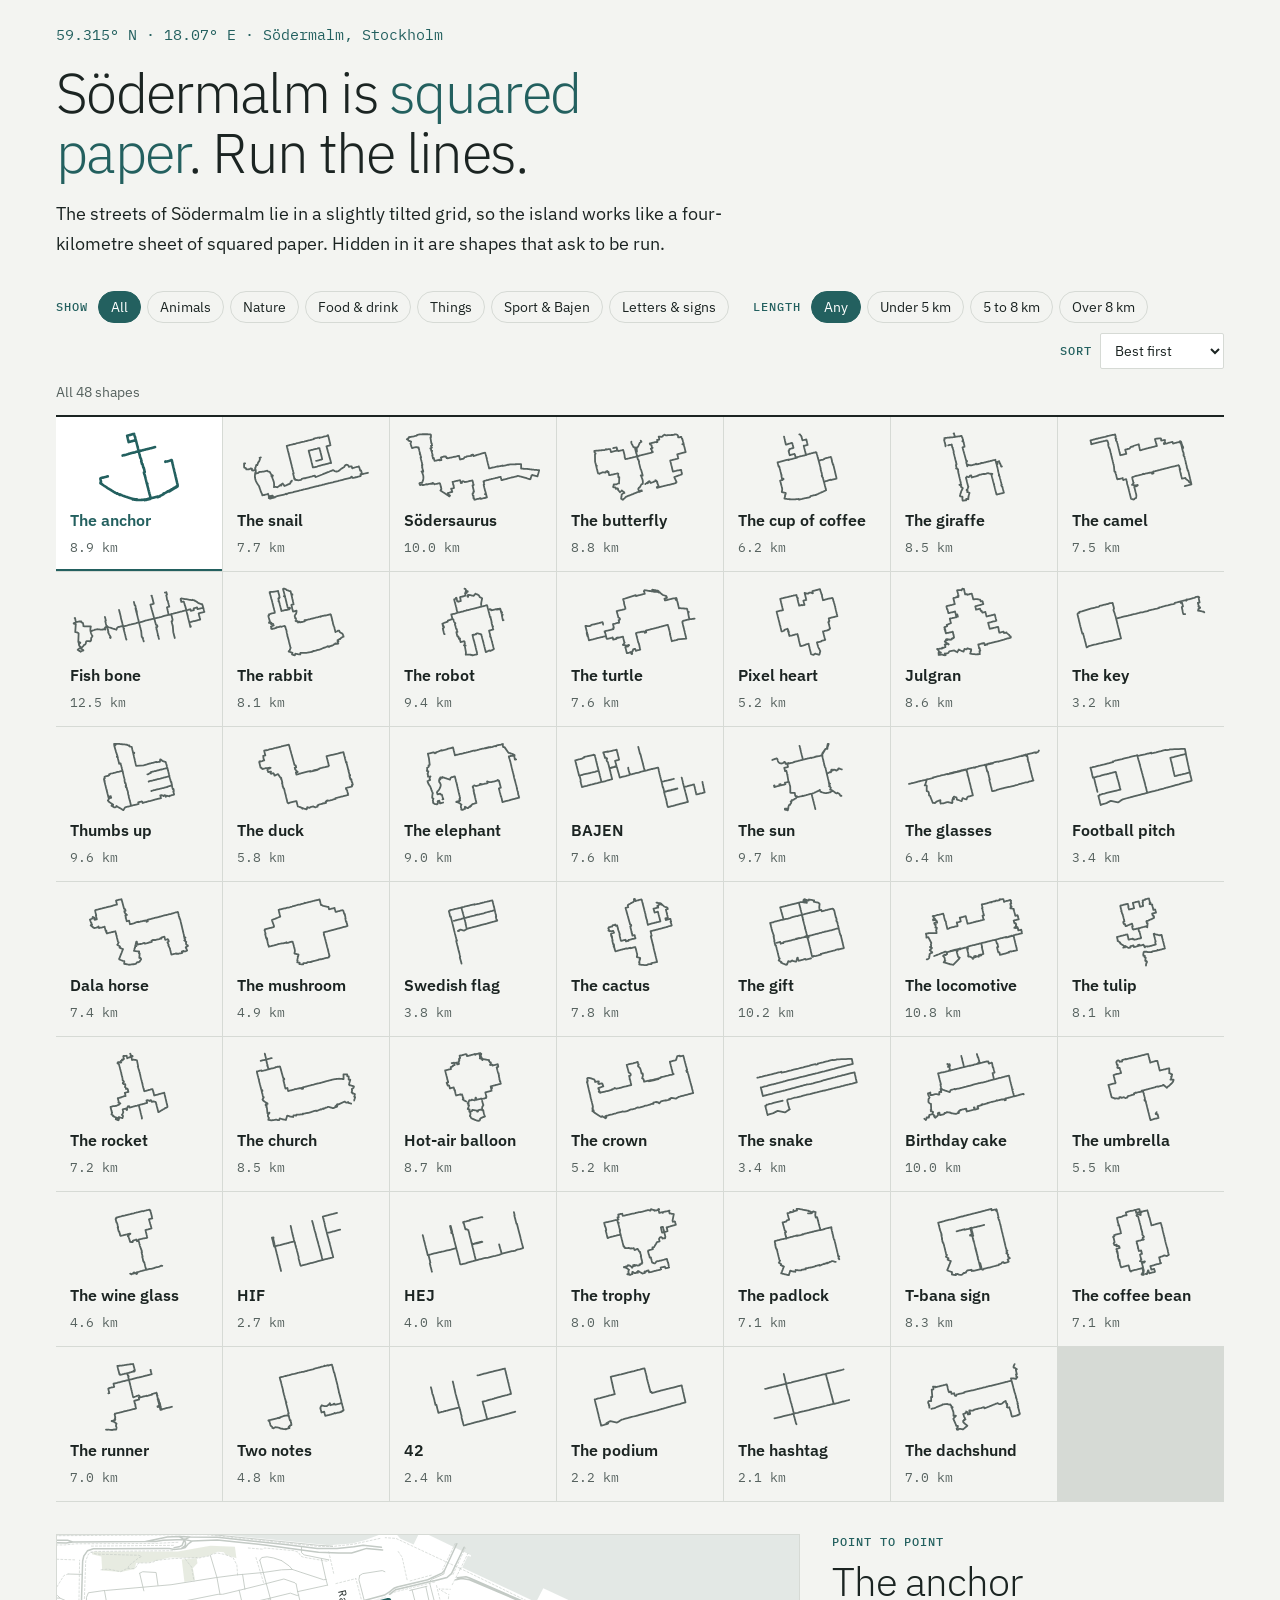
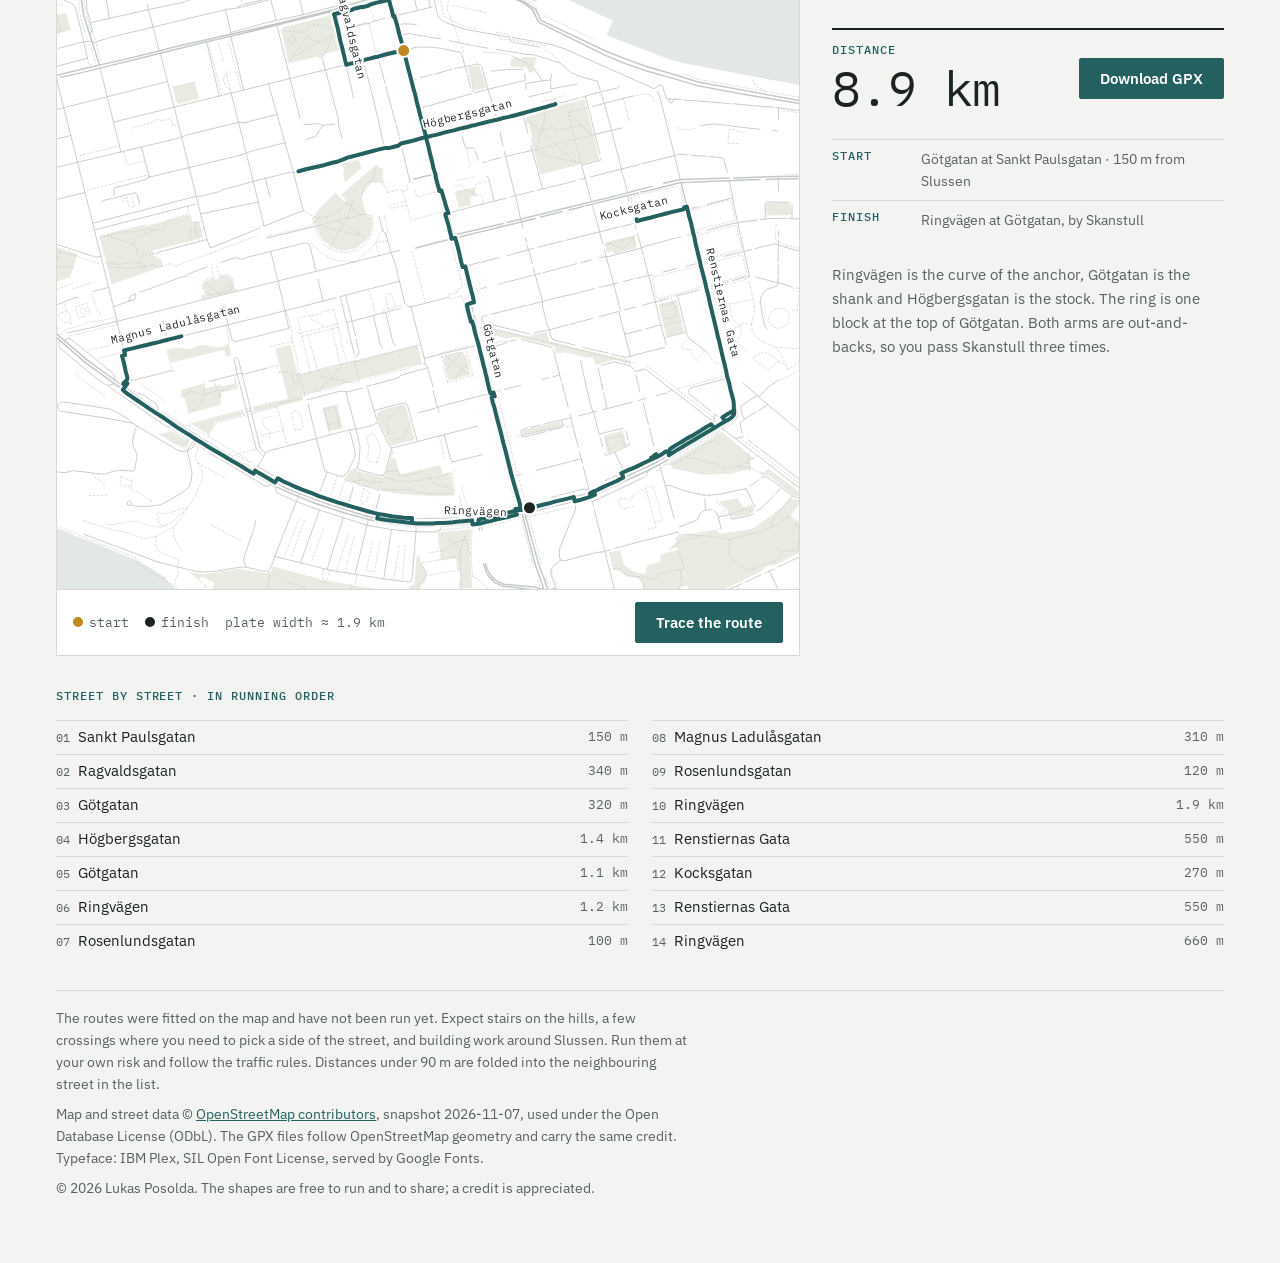
==== shape-runs/index.html @ c46663c6 "Add Södermalm shape runs: 48 running routes with GPX files Co-Authored-By: Claude Fable 5.2 <noreply" ====
<!doctype html>
<html lang="en">
<head>
<meta charset="utf-8">
<meta name="viewport" content="width=device-width, initial-scale=1, viewport-fit=cover">
<meta name="description" content="Running routes on Södermalm, Stockholm, that draw a shape on the map. With GPX files.">
<title>Södermalm shape runs</title>
<meta name="claude:viewport-fit-sides" content="cover">
<link rel="stylesheet" href="https://fonts.googleapis.com/css2?family=IBM+Plex+Mono:wght@400;500&family=IBM+Plex+Sans:wght@300;400;600&display=swap">
<style>body { margin: 0; } img { max-width: 100%; }</style>
<style>
/* Layout: a field sheet. A filter bar, then the gallery of drawn shapes; the chosen one fills a map plate, with distance, GPX and its street-by-street list beside it. */
:root {
  --paper: #F3F4F1; --paper-raised: #FFFFFF; --ink: #1B2422; --ink-muted: #56625F;
  --spruce: #23605F; --on-spruce: #FFFFFF; --lichen: #A9B795; --ochre: #C08A1E;
  --fog: #D6DAD5; --contour: #9DB5B1; --water: #E3E8E5; --street: #C3CAC5;
  --font-sans: "IBM Plex Sans", system-ui, -apple-system, "Segoe UI", sans-serif;
  --font-mono: "IBM Plex Mono", ui-monospace, "Cascadia Mono", Consolas, monospace;
}
@media (prefers-color-scheme: dark) {
  :root:not([data-theme="light"]) {
    --paper: #13201F; --paper-raised: #1A2928; --ink: #E4EAE7; --ink-muted: #A3B0AC;
    --spruce: #6FB3AF; --on-spruce: #13201F; --fog: #2C3B39; --contour: #2F4F4C; --ochre: #D9A53A;
    --water: #0F1A19; --street: #3A4B49; color-scheme: dark;
  }
}
:root[data-theme="dark"] {
  --paper: #13201F; --paper-raised: #1A2928; --ink: #E4EAE7; --ink-muted: #A3B0AC;
  --spruce: #6FB3AF; --on-spruce: #13201F; --fog: #2C3B39; --contour: #2F4F4C; --ochre: #D9A53A;
  --water: #0F1A19; --street: #3A4B49; color-scheme: dark;
}
* { box-sizing: border-box; }
body { background: var(--paper); color: var(--ink); font: 400 16px/26px var(--font-sans); }
.wrap { max-width: 1200px; margin: 0 auto; padding-block: 24px 64px;
  padding-left: max(16px, env(safe-area-inset-left, 0px)); padding-right: max(16px, env(safe-area-inset-right, 0px));
  display: grid; gap: 32px; }
h1, h2, h3, p, ol { margin: 0; }
h1, h2 { text-wrap: balance; }
:focus-visible { outline: 2px solid var(--spruce); outline-offset: 2px; }
.label { font: 500 12px/16px var(--font-mono); letter-spacing: .08em; text-transform: uppercase; color: var(--spruce); }
.fig { font: 400 15px/22px var(--font-mono); font-variant-numeric: tabular-nums; }
.muted { color: var(--ink-muted); }
.small { font: 400 14px/22px var(--font-sans); color: var(--ink-muted); }
.key { color: var(--spruce); }

header { display: grid; gap: 16px; }
.coord { color: var(--spruce); }
h1 { font: 300 clamp(34px, 5.4vw, 56px)/1.08 var(--font-sans); letter-spacing: -.03em; max-width: 20ch; }
.lead { font: 400 18px/30px var(--font-sans); max-width: 62ch; }

/* filter and sort bar */
.library { display: grid; gap: 12px; }
.bar { display: flex; flex-wrap: wrap; gap: 10px 24px; align-items: center; }
.chips { display: flex; flex-wrap: wrap; gap: 6px; align-items: center; }
.chips .label { margin-right: 4px; }
.chip { all: unset; box-sizing: border-box; cursor: pointer; font: 400 14px/1 var(--font-sans); padding: 8px 12px; border: 1px solid var(--fog);
  border-radius: 999px; background: var(--paper); color: var(--ink); white-space: nowrap; }
.chip:hover { border-color: var(--spruce); }
.chip:focus-visible { outline: 2px solid var(--spruce); outline-offset: 2px; }
.chip[aria-pressed="true"] { background: var(--spruce); border-color: var(--spruce); color: var(--on-spruce); }
.sorter { display: flex; align-items: center; gap: 8px; margin-left: auto; }
.sorter select { font: 400 14px/1 var(--font-sans); padding: 7px 10px; border: 1px solid var(--fog); border-radius: 2px; background: var(--paper-raised); color: var(--ink); }
.empty { padding: 24px 0; }

/* route picker: a gallery of drawn shapes */
.picker { display: grid; grid-template-columns: repeat(auto-fill, minmax(150px, 1fr)); gap: 1px; background: var(--fog);
  border-top: 2px solid var(--ink); border-bottom: 1px solid var(--fog); }
.picker button { all: unset; box-sizing: border-box; cursor: pointer; display: grid; gap: 6px; padding: 14px 14px 10px;
  background: var(--paper); border-bottom: 2px solid transparent; min-width: 0; }
.picker button:focus-visible { outline: 2px solid var(--spruce); outline-offset: -2px; }
.picker svg { width: 100%; height: 72px; display: block; }
.picker path { fill: none; stroke: var(--ink-muted); stroke-width: 1.8; vector-effect: non-scaling-stroke; stroke-linejoin: round; stroke-linecap: round; }
.picker .nm { font: 600 16px/22px var(--font-sans); }
.picker .fig { font-size: 13px; }
.picker button[aria-pressed="true"] { border-bottom-color: var(--spruce); background: var(--paper-raised); }
.picker button[aria-pressed="true"] path { stroke: var(--spruce); stroke-width: 2.6; }
.picker button[aria-pressed="true"] .nm { color: var(--spruce); }

/* plate + notes */
.sheet { display: grid; grid-template-columns: minmax(0, 1.9fr) minmax(0, 1fr); gap: 32px; align-items: start; }
.plate { background: var(--water); border: 1px solid var(--fog); min-width: 0; }
.plate svg { display: block; width: 100%; height: auto; }
.m-island { fill: var(--paper-raised); }
.m-parks { fill: var(--lichen); opacity: .28; }
.m-line { fill: none; stroke: var(--street); vector-effect: non-scaling-stroke; stroke-linecap: round; }
.m-main { stroke-width: 1.5; } .m-minor { stroke-width: .9; } .m-paths { stroke-width: .6; stroke-dasharray: 2 2; }
.m-route { fill: none; stroke: var(--spruce); stroke-width: 4; vector-effect: non-scaling-stroke; stroke-linejoin: round; stroke-linecap: round; }
.m-halo { fill: none; stroke: var(--paper-raised); stroke-width: 8; opacity: .75; vector-effect: non-scaling-stroke; stroke-linejoin: round; stroke-linecap: round; }
.m-lab { font-family: var(--font-mono); fill: var(--ink); paint-order: stroke; stroke: var(--paper-raised); stroke-linejoin: round; text-anchor: middle; }
.m-dot { stroke: var(--paper-raised); vector-effect: non-scaling-stroke; stroke-width: 2; }
.m-start { fill: var(--ochre); } .m-end { fill: var(--ink); }
.m-runner { fill: var(--ochre); stroke: var(--paper-raised); stroke-width: 2; vector-effect: non-scaling-stroke; }
.platefoot { display: flex; flex-wrap: wrap; gap: 8px 24px; align-items: center; justify-content: space-between; padding: 12px 16px;
  border-top: 1px solid var(--fog); background: var(--paper-raised); }
.legend { display: flex; flex-wrap: wrap; gap: 4px 16px; font: 400 13px/20px var(--font-mono); color: var(--ink-muted); }
.legend i { display: inline-block; width: 10px; height: 10px; border-radius: 999px; margin-right: 6px; }
.btn { font: 600 15px/1 var(--font-sans); padding: 12px 20px; border-radius: 2px; cursor: pointer; background: var(--spruce); color: var(--on-spruce); border: 1px solid var(--spruce); }

.notes { display: grid; gap: 24px; min-width: 0; }
.notes h2 { font: 300 clamp(30px, 3.4vw, 40px)/1.15 var(--font-sans); letter-spacing: -.025em; }
.stats { display: flex; flex-wrap: wrap; gap: 12px 24px; align-items: center; justify-content: space-between; border-top: 2px solid var(--ink); padding-top: 12px; }
.stat { display: grid; gap: 4px; }
.stat .big { font: 400 clamp(34px, 4vw, 48px)/1.1 var(--font-mono); letter-spacing: -.02em; font-variant-numeric: tabular-nums; }
a.btn { text-decoration: none; display: inline-block; }
.notes #blurb { font: 400 15px/24px var(--font-sans); color: var(--ink-muted); }
.facts { display: grid; gap: 0; }
.facts div { display: grid; grid-template-columns: 5.5em minmax(0, 1fr); gap: 12px; padding: 8px 0; border-top: 1px solid var(--fog); }
.cues { list-style: none; padding: 0; columns: 2; column-gap: 24px; }
.cues li { display: flex; justify-content: space-between; gap: 12px; padding: 5px 0; border-top: 1px solid var(--fog); break-inside: avoid; font-size: 15px; line-height: 22px; }
.cues li span:first-child { min-width: 0; overflow-wrap: anywhere; }
.cues .n { font: 400 12px/22px var(--font-mono); color: var(--ink-muted); margin-right: 8px; }
.cues .fig { color: var(--ink-muted); white-space: nowrap; font-size: 13px; }
footer { border-top: 1px solid var(--fog); padding-top: 16px; display: grid; gap: 8px; }
footer p { max-width: 80ch; }
footer a { color: var(--spruce); }

@media (max-width: 860px) {
  .sheet { grid-template-columns: minmax(0, 1fr); }
}
@media (max-width: 520px) {
  .picker { grid-template-columns: repeat(auto-fill, minmax(104px, 1fr)); }
  .picker button { padding: 10px 8px 8px; } .picker svg { height: 52px; } .picker .nm { font-size: 14px; }
  .cues { columns: 1; }
}
</style>

</head>
<body>
<div class="wrap">
  <header>
    <div class="fig coord">59.315° N · 18.07° E · Södermalm, Stockholm</div>
    <h1>Södermalm is <span class="key">squared paper</span>. Run the lines.</h1>
    <p class="lead">The streets of Södermalm lie in a slightly tilted grid, so the island works like a four-kilometre sheet of squared paper. Hidden in it are shapes that ask to be run.</p>
  </header>

  <section class="library">
    <div class="bar">
      <div class="chips" id="groups" role="group" aria-label="Filter by kind"><span class="label">Show</span></div>
      <div class="chips" id="lengths" role="group" aria-label="Filter by length"><span class="label">Length</span></div>
      <div class="sorter"><label class="label" for="sort">Sort</label>
        <select id="sort">
          <option value="rank">Best first</option>
          <option value="short">Shortest first</option>
          <option value="long">Longest first</option>
          <option value="az">A to Z</option>
        </select>
      </div>
    </div>
    <div class="small" id="shown" aria-live="polite"></div>
    <nav class="picker" id="picker" aria-label="Routes"></nav>
    <p class="small empty" id="empty" hidden>No shape matches both filters. Try another length.</p>
  </section>

  <section class="sheet">
    <div class="plate">
      <svg id="map" role="img" aria-label="Route map"></svg>
      <div class="platefoot">
        <div class="legend"><span><i style="background:var(--ochre)"></i>start</span><span><i style="background:var(--ink)"></i>finish</span><span id="scalebar"></span></div>
        <button class="btn" id="trace" type="button">Trace the route</button>
      </div>
    </div>
    <div class="notes">
      <div style="display:grid;gap:8px">
        <div class="label" id="kind"></div>
        <h2 id="name"></h2>
      </div>
      <div class="stats">
        <div class="stat"><span class="label">Distance</span><span class="big" id="km"></span></div>
        <a class="btn" id="gpx" download>Download GPX</a>
      </div>
      <div class="facts small">
        <div><span class="label">Start</span><span id="start"></span></div>
        <div><span class="label">Finish</span><span id="finish"></span></div>
      </div>
      <p id="blurb"></p>
    </div>
  </section>

  <section style="display:grid;gap:16px">
    <div class="label">Street by street · in running order</div>
    <ol class="cues" id="cues"></ol>
  </section>

  <footer>
    <p class="small">The routes were fitted on the map and have not been run yet. Expect stairs on the hills, a few crossings where you need to pick a side of the street, and building work around Slussen. Run them at your own risk and follow the traffic rules. Distances under 90 m are folded into the neighbouring street in the list.</p>
    <p class="small">Map and street data © <a href="https://www.openstreetmap.org/copyright" target="_blank" rel="noopener">OpenStreetMap contributors</a>, snapshot 2026-11-07, used under the Open Database License (ODbL). The GPX files follow OpenStreetMap geometry and carry the same credit. Typeface: IBM Plex, SIL Open Font License, served by Google Fonts.</p>
    <p class="small">© 2026 Lukas Posolda. The shapes are free to run and to share; a credit is appreciated.</p>
  </footer>
</div>

<script>
const DATA = {"base":{"island":"M-2331 -573l11 34 0 30 23 98 6 14 201 114 3 2 -3 3 7 6 4 -6 4 -1 4 5 33 23 18 11 5 0 21 21 14 8 6 6 7 2 43 32 48 26 77 50 101 95 22 27 -6 4 0 7 10 14 11 6 8 2 3 -3 14 6 9 9 -4 7 17 3 171 129 2 8 64 35 9 -3 56 27 16 -1 17 9 126 93 40 13 13 7 30 5 35 10 43 26 12 1 13 5 4 -3 33 16 89 51 204 75 15 9 25 7 143 59 63 39 12 18 95 74 35 22 97 22 55 1 20 1 2 4 14 -1 15 4 2 6 4 1 3 -3 20 8 42 5 23 30 -2 15 -6 11 0 7 3 2 32 1 30 14 -2 3 13 5 2 -2 44 22 106 31 12 10 53 -12 7 -22 1 -33 41 -22 42 -4 25 10 45 63 13 28 7 -1 3 5 79 7 4 6 137 -39 21 -14 -7 -19 34 -9 -10 -38 265 -71 628 -293 138 -125 149 -349 19 -31 137 -166 10 -3 1 -6 28 -30 7 -14 131 -145 -11 -5 0 -6 -12 -18 2 -36 -22 -9 0 -4 -404 -9 -12 -6 -3 12 -35 -2 -6 -5 -146 -59 9 -22 -37 -20 -10 26 -155 -60 -97 -31 -379 -72 -43 -11 -164 -63 17 -38 -182 -85 -19 37 -193 -91 15 -31 8 3 0 -4 -135 -65 -3 2 3 4 -15 31 -35 -16 -14 -16 -8 7 -26 -3 -43 16 -34 9 -61 5 -328 -33 -640 6 -510 74 1 5 -53 6 -83 16 -19 2 -5 -5 -9 -2 -11 7 -6 12 -139 25 -73 -3 -124 37 -67 15 -10 8 -23 1 -142 38 -78 51 -40 46 -10 36 0 37z","parks":"M-1358 -304l7 5 44 -8 0 7 -12 8 -9 33 11 42 -240 56 -83 25 -10 9 8 36 1 36 -24 70 -11 12 -44 -46 -3 -10 -54 -52 -56 -42 -21 -7 -3 -13 -15 -10 8 -13 -18 -12 37 -38 11 -16 53 -9 5 5 19 4 46 -4 8 19 21 -1 45 -11 14 -9 265 -66zM-1857 -608l58 -3 7 -7 232 -15 6 9 33 138 -54 13 -4 -13 -87 22 5 15 -39 9 -4 0 -4 -16 -32 8 3 16 -63 16 -10 -4 -35 -116 4 -14 -16 -58zM-1538 -636l81 -53 21 87 -10 5 -70 16 -9 -2 -13 -53zM-82 -738l129 -32 3 2 11 43 -3 1 10 45 -42 12 1 5 -10 6 -4 1 -2 -7 -78 19 -20 -87 5 -8zM706 -550l39 158 -155 39 -25 -94 5 -1 -10 -39 -5 1 -3 -12 4 -2 -1 -4 25 -7 -2 -7 128 -32zM-297 -37l13 -3 -8 -21 6 -13 21 -8 11 4 6 -9 12 -2 13 1 8 8 4 22 11 8 -94 23 -3 -10zM367 -305l5 -6 47 -8 4 21 -18 5 5 19 -32 8 -11 -39zM-879 -261l20 98 -14 6 28 71 9 46 11 2 18 15 -51 53 -47 25 -89 24 -24 11 -26 4 -79 23 -40 -31 -34 -37 -31 -9 24 -13 2 -19 34 9 25 1 31 -129 -63 -16 43 -49 -23 -32 -19 -17 124 -1 56 -7 115 -28zM281 139l-314 85 4 13 -130 31 -2 -11 92 -24 -34 -130 40 -12 17 72 12 6 303 -78 12 48zM262 341l-61 15 -31 -57 -7 -23 2 -6 9 -7 53 -14 8 1 4 4 23 87zM946 -26l21 88 -46 12 -22 -84 2 -4 45 -12zM930 400l135 -80 86 71 -11 2 -1 14 4 7 -3 7 -19 -2 -32 10 -74 3 -80 -17 -5 -15zM1168 684l-117 57 -66 19 -3 -9 7 -3 -1 -9 -11 -8 -23 -104 -4 -4 -24 2 16 -12 3 -6 -3 -10 30 -12 28 2 48 -9 15 7 57 -7 30 -8 68 -50 26 -29 10 6 22 0 -34 39 34 28 16 37 -19 31 -67 35 -27 4 -11 13zM965 682l10 40 -17 4 -16 25 4 8 6 -2 3 11 -137 39 -6 -6 -12 -47 52 -14 4 -9 0 -18 -9 -11 -32 -5 -18 -15 -16 -1 -12 -47 30 -5 9 38 25 17 28 8 4 -4 4 -20 35 -8 0 -20 50 -13 14 52 -3 3zM322 582l86 -7 -2 64 6 88 -36 2 3 -22 3 -1 -3 -26 -6 1 -3 -32 -40 6 -8 -73zM490 986l-41 -59 -25 -10 -42 4 -41 22 -1 33 -7 22 -53 12 -12 -10 -36 -11 -11 -59 6 5 87 10 52 -32 33 -16 12 -2 37 16 52 71 -10 4zM215 765l-46 21 -29 0 -79 11 -45 19 -23 2 -47 -11 -77 2 4 17 -26 1 -87 -26 5 -10 -18 -24 0 -26 -15 -14 7 -13 -34 -16 -9 6 -24 -17 40 4 91 -13 73 11 8 -1 9 -16 134 36 216 36 -15 23 -13 -2zM-562 -193l119 -30 1 5 117 -31 6 20 16 -3 12 44 -132 33 3 13 19 12 6 17 -135 47 -32 -127zM-350 213l4 -4 56 -15 3 12 43 -11 2 6 34 -8 -4 -15 5 -1 7 29 -45 11 4 14 -5 1 1 17 -78 21 -7 -2 -10 -40 -6 1 -4 -16zM210 368l-8 15 3 5 7 2 11 41 106 -24 6 23 21 -5 9 61 -46 2 -89 -5 -60 -10 -91 -25 13 -26 13 -7 4 6 74 19 20 -70 7 -2zM1663 530l-354 168 -7 -16 131 -63 -10 -20 19 -24 32 -15 8 -18 62 -28 19 7 15 31 78 -35 7 13zM136 -241l12 -3 3 20 -5 25 -10 17 -27 21 -36 8 -24 -8 -28 -20 -18 -36 -6 -24 14 -21 44 -44 36 37 37 -4 8 32zM-706 -174l87 29 -19 59 -62 24 -33 -54 9 -25 9 0 9 -33zM-312 -861l-28 5 -7 -59 39 -4 2 14 -12 13 6 31zM-555 -886l-2 -37 -25 -6 4 -6 221 -1 85 -15 64 3 4 30 -29 -10 -4 -6 -16 -1 -23 10 -30 6 -72 -1 -55 13 -33 1 -4 16 -36 8 -49 -4zM-1070 -700l-13 -55 -16 -26 -14 -15 -40 -19 -65 3 -61 26 -9 -15 131 -79 30 -23 91 -17 27 -9 3 15 -13 10 3 17 7 15 13 14 11 1 15 11 -3 13 6 13 -16 5 -4 -9 -8 -3 -32 5 -5 5 1 20 12 27 7 30 13 17 5 20 -17 1 -17 -5 -42 7zM1183 -278l60 0 3 31 -65 1 -1 -29 3 -3zM-375 139l-9 -34 23 -5 33 4 30 -12 48 7 15 -3 11 -8 7 32 -14 4 -5 -19 -139 34zM449 -580l-34 9 -15 -61 26 -5 5 1 18 56zM757 -175l78 -19 7 27 -3 1 1 6 -58 15 -2 -9 -16 4 -7 -25zM1509 244l-8 -15 -12 -42 -2 -25 0 -31 5 -30 14 -11 0 -9 -6 -6 0 -7 20 6 5 -5 43 13 7 -20 10 -1 1 19 -23 80 -8 6 -20 41 -12 42 -14 -5zM-2009 -654l-6 2 -68 -23 -122 12 -44 11 -54 -17 22 -23 28 -20 62 -36 67 -14 63 -19 23 -1 10 -8 67 -15 124 -37 73 3 139 -25 6 -12 11 -7 14 7 19 -2 136 -22 -1 -5 112 -17 5 49 -122 19 8 47 -70 11 -8 -41 -71 11 -3 -8 -64 10 -15 9 -148 30 -16 -33 -17 4 -11 5 -15 14 -9 18 -6 3 -10 2 -9 -4 -25 4 -5 24 -9 12 -31 5 -7 -15 -26 8 -9 9 8 24 4 0 6 24 -6 27zM-1429 -776l91 -16 -85 50 -6 -34zM514 -653l8 -8 18 5 5 -5 35 3 -7 26 1 10 -13 3 -6 -14 -44 -3 3 -17zM755 330l50 -13 11 38 -50 21 -11 -46zM1895 167l-20 -6 -8 -10 -3 -13 1 -19 14 -28 24 -9 25 9 -33 76zM552 330l-6 -2 -1 -9 3 -4 89 -22 6 2 2 9 -4 4 -89 22zM-322 300l136 -36 3 10 -76 20 -19 32 -44 -26zM80 -333l-6 -24 4 -2 -5 -22 43 -11 6 23 -42 36zM-1214 232l53 -45 52 -28 120 -42 7 16 -159 63 -25 15 -34 29 -14 -8zM-1319 162l0 -6 23 -20 24 19 10 -10 26 20 14 2 10 -9 51 -16 -48 25 -49 32 -61 -37zM1146 530l-12 6 -38 6 -10 -9 -4 1 -1 -9 -19 -17 -2 -7 47 -8 12 22 7 1 17 -8 7 16 -4 6zM783 132l-48 13 -7 -19 -22 -2 10 -16 110 25 2 10 -45 -11zM716 108l-10 16 -17 -2 -2 -6 -36 -8 -19 3 -5 -15 -101 -25 -15 3 -65 -15 -2 -15 116 26 47 -12 7 25 102 25zM-637 -730l-73 17 -16 -45 77 -18 12 46zM215 898l69 13 37 -14 12 -23 51 -18 34 1 7 21 -16 8 -17 -8 -42 9 8 21 -44 27 -17 1 -86 -14 4 -24zM291 709l-12 11 -7 23 -20 5 -9 -4 5 -22 13 -4 6 -75 7 -1 3 18 16 25 -2 24zM-907 450l-23 -11 -12 -20 -19 -7 3 -50 12 -9 10 8 11 -2 -4 28 3 24 9 29 10 10zM-820 436l25 4 80 33 -30 27 9 17 43 14 7 9 -13 9 -144 -58 24 -13 -4 -37 3 -5zM1663 530l-37 -79 7 -8 48 -21 1 18 -8 18 26 42 -37 30zM2087 -268l-30 -21 -15 2 -23 10 -30 -22 -24 8 -37 -2 -20 12 -7 11 -42 6 -5 8 11 5 14 20 22 0 5 13 -21 2 -15 13 -33 -1 -5 -6 2 -9 -18 -2 -52 -23 4 -5 41 0 21 -20 17 2 32 -33 45 -15 2 -8 49 1 30 14 12 1 10 -4 36 11 28 -2 -2 14 38 9 16 -17 28 3 29 13 14 -12 15 18 -17 26 -36 36 -25 21 -34 16 -23 -6 2 -5 15 -2 4 -5 -4 -9 -7 -4 -26 6 -7 16 -49 -7 11 -14 9 -21 42 -16 14 16 27 -3 14 -22 -9 -8 -16 5 -13 -13 -14 -1zM1975 -27l-28 32 -38 -13 3 -6 4 2 27 -19 8 -18 24 22zM1965 -144l1 13 -13 -3 -3 23 -9 11 3 8 -16 19 -42 31 -20 5 -11 -7 17 -103 93 3zM-894 -863l118 50 -3 21 -44 8 -6 -21 -11 -3 -11 -12 -13 -4 -16 1 -23 -28 9 -12zM336 129l4 -7 41 -10 14 7 13 51 -58 15 -14 -56zM59 248l15 62 -38 9 -16 -62 39 -9zM1187 417l89 66 -15 5 -11 -3 -62 -51 -9 -2 -6 3 -12 -13 12 4 14 -9zM1631 -241l30 14 19 31 11 3 -2 10 -46 8 1 -21 -14 -3 -2 -7 3 -35zM-327 345l-6 14 -12 3 -64 -36 37 -8 45 27zM-370 -581l57 -14 11 44 -57 14 -11 -44zM124 -295l4 22 -37 4 -13 -13 5 -4 -14 -14 89 -76 22 7 -3 19 8 25 -8 -7 -13 -3 -15 2 -14 11 -11 27zM-1641 -204l43 24 32 21 -71 24 -8 -2 -13 -53 17 -14zM-1778 -194l51 -25 29 8 30 -2 16 74 -4 5 -111 28 -28 -2 -29 -22 -2 -36 48 -28zM-1829 -229l28 -12 2 4 9 -2 10 13 45 6 -90 48 -4 -57zM-1650 -127l4 19 -32 7 7 62 24 3 -5 15 -9 -10 -11 1 -20 23 -79 -88 2 -5 119 -27zM-1567 -209l5 44 -75 -42 12 -10 15 11 43 -3zM1796 116l-118 -31 7 -25 117 32 -6 24z","main":"M-1892 -803l36 -15 23 -6 61 -2 60 -10 226 -46 62 -6 35 0 33 -5M628 729l-3 7 2 9M-2205 -700l7 -8 27 -18 36 -18 30 -11 96 -24 81 -9M592 709l100 310M-1866 -220l8 -12 5 -20M265 -161l35 -9M2111 -147l28 15M1008 -123l-18 -76M316 -354l-30 6M-1990 -721l-5 -22M-941 -546l-19 5M51 -784l-150 37M130 -808l-40 11M-1995 -697l13 48M442 666l7 21 7 11 14 15 13 6 11 4 76 9M719 973l-14 -40M1413 -344l34 6M-2020 -802l16 61M-1928 -788l2 13M-1967 -602l9 23M-340 -967l-6 15 -8 4 -13 2M2145 -138l-30 -15M1505 -470l42 19 21 20M1603 -316l11 16M-1887 -383l-10 -22 -26 -75M1315 -342l32 -1M1102 256l-7 -18M-307 341l148 88M-1864 -316l-16 2M-494 216l127 86M-562 -639l-60 14M701 1016l-100 -310M-1900 -380l8 20 12 46M-2199 -658l-6 -42M-602 136l101 74M-283 -705l-76 17M1713 -252l-60 -34M-159 429l52 31 65 29M3 507l74 24 81 22 46 8 62 6 74 -1M1096 259l1 12 -4 8 -36 23M868 -310l90 -22M-1960 -605l-12 -33 -12 -46 -6 -37M516 -223l61 -15M440 114l-9 -36M-406 -676l-107 26M1869 -181l-33 -9 -48 -23M1866 -166l20 3 74 -2 56 1 65 7 30 10M-1995 -743l-16 -61M428 560l3 16M-1855 -276l-1 -20 -4 -11M-1869 -248l-8 17M2077 -168l-74 -9 -39 -1M523 435l-8 -32M-1923 -480l-37 -125M-1931 -478l28 87M689 886l-41 -118M-1704 -356l-115 29M-1958 -579l27 101M-919 -463l49 192M-858 -226l12 45M-1210 -479l-183 45M-846 -181l9 30 15 36 44 76M1614 -300l29 24 85 45M-99 -747l-122 28M197 -831l-14 9 -53 14M958 -332l28 -1M1514 -329l-86 -18 -29 -3M1332 -350l-22 1M956 -340l-32 7M1212 -348l-117 4M724 -282l-220 54M63 -932l34 0 13 -4M586 666l-31 -113M720 480l-42 10M425 79l11 42M364 -195l-14 -57M487 321l8 33M1095 238l1 21M1033 -19l-25 -104M550 533l78 -20M678 490l-131 32M-496 203l-98 -71 -82 -70M-308 328l-100 -62 -35 -25M-838 -179l-11 -44M-849 -223l-4 -14M6 498l-80 -31 -59 -33M-861 -273l-50 -192M-911 -465l-20 -76M-155 421l-76 -45M575 725l-80 -7 -12 -5 -13 -8 -9 -10 -8 -12 -6 -18M627 745l11 7 8 9M438 575l-3 -16M646 761l-2 -14 -7 -13 -9 -5M627 745l6 -2 4 -9M-1878 -306l18 -1M-1168 -483l228 -55M-1860 -307l13 -1 38 -13 107 -27M-931 -541l147 -36M-1492 -402l324 -81M705 933l-16 -47M543 534l34 133M540 524l-111 25M-98 -744l148 -36M-560 -631l125 -31M-403 -670l121 -30M68 -785l24 -5M131 -800l54 -16M-282 -700l63 -14M-1867 -327l-20 -56M-940 -538l21 75M-772 -44l-18 -29 -30 -55 -18 -51M-682 67l11 9M-622 -616l62 -15M-1877 -295l7 31M948 -601l50 15 115 22 139 23M1587 -424l-3 -7 -14 -16 -16 -11 -137 -54 -64 -19 -100 -18M1568 -431l12 33M1636 -297l-26 -45M1199 -341l33 0M722 489l151 -69 41 -22M1057 302l-170 101 -133 61M1064 308l35 -21 4 -4M680 501l42 -12M429 549l-94 9 -77 0 -54 -6 -67 -12 -94 -29M483 547l60 -13M-566 -943l-12 0 -15 5 -10 14 -3 13M-221 -719l-62 14M1347 -343l22 -1M-1926 -775l-4 25 -9 16 -9 5 -36 7M1103 283l3 -10 -4 -17M92 -790l39 -10M110 -936l26 -8 42 4M-609 -808l6 40 21 66M-606 -911l-3 103M90 -797l-23 7M1788 -213l-75 -39M1964 -178l-71 0 -24 -3M2115 -153l-38 -15M1580 -398l13 62M1610 -342l-20 -73M1593 -336l6 12M369 -862l16 -3 20 3 137 58 28 20 13 28 6 7 170 84 50 21 57 20 82 23M592 -756l-14 -29 -29 -19 -142 -62 -11 -4 -23 3M-1905 -204l-32 35M-729 -599l-100 26M-689 -609l-40 10M-829 -573l-103 25M-960 -541l-31 8M-991 -533l-130 31M175 -947l-48 -5 -24 4M103 -948l-44 4M-416 -962l20 -3M-2199 -658l11 -3 104 -8 66 24 17 1M547 522l-24 -87M516 436l24 88M350 -252l-17 -55 -9 -39 -4 -6 -4 -2M-1928 -788l36 -15M-1982 -649l15 47M-777 -964l61 2M-917 -963l140 -1M-687 -965l-19 0 -10 3M-632 -961l-13 -4 -42 0M-632 -961l191 -1M-396 -965l56 -2M-320 -963l66 -3 124 13 140 19M-340 -967l20 4M-380 -944l13 3 18 -2M-340 -967l-14 -8M-76 -954l-177 -19 -72 -1M-325 -974l-29 -1M-716 -962l7 2 60 2 17 -3M-354 -975l-31 1 -56 12M-325 -974l-15 7M-349 -943l11 -8 1 -7 -3 -9M-349 -943l11 -3 7 -9 11 -8M-930 -962l13 -1M-930 -962l-14 -1 -26 5 -29 11M-999 -947l15 -1 54 -14M-1290 -910l-24 4 -42 13M-1356 -893l128 -20M-1228 -913l-17 -2 -45 5M-1228 -913l145 -19 67 -10 17 -5M-687 -601l13 -3M-675 -612l-14 3M340 -887l-7 8 -37 17M358 -878l33 -69M372 -956l-32 69M1084 -344l-128 4M724 989l-5 -16M730 1008l-6 -19M-1922 -159l30 -32M316 -860l30 -8 12 -10M296 -862l-80 19 -8 3 -11 9M196 -824l16 -12 88 -21M59 -944l-52 0 -83 -10M300 -857l16 -3M577 667l15 42M601 706l-15 -40M-1892 -191l9 -10M67 -790l-16 6M50 -780l18 -5M-1702 -348l210 -54M951 -611l-79 -23 -56 -20 -51 -20 -144 -68M1728 -231l95 50 18 8 25 7M286 -348l-14 4M272 -344l-12 3M-1877 -231l-28 27M-1883 -201l17 -19M-1870 -264l1 16M-582 -702l20 63M-1853 -252l-2 -24M818 -305l-59 15M-219 -714l121 -30M-231 376l-71 -43M-133 434l-22 -13M340 566l88 -6M754 464l-34 16M624 730l-11 2 -13 0 -25 -7M570 732l57 13M435 -211l-71 16M1310 -349l-98 1M1599 -324l-51 0 -34 -5M1531 -319l61 11M1592 -308l10 2 12 6M1487 -329l44 10M-2004 -741l9 44M-1819 -327l-45 11M-784 -577l97 -24M-664 -607l42 -9M-435 -662l32 -8M-359 -688l-47 12M-513 -650l-49 11M-622 -625l-53 13M-1121 -502l-49 12M-1494 -408l-159 39M-1474 -413l-20 5M-1653 -369l-51 13M-676 62l-51 -47 -45 -59M-778 -39l48 60 48 46M-853 -237l-8 -36M-870 -271l9 36M-671 76l69 60M-367 302l54 35M-443 241l-46 -33M-42 489l45 18M43 511l-37 -13M445 556l29 -7M628 513l22 -5M650 508l30 -7M690 -266l12 -4M666 -260l24 -6M635 -253l12 -3M591 -242l44 -11M707 -271l112 -27M759 -290l-22 5M737 -285l-13 3M488 -217l13 -3M476 -213l12 -4M442 -205l30 -7M405 -196l37 -9M501 -220l13 -3M384 -191l21 -5M368 -187l16 -4M853 -307l15 -3M819 -298l27 -7M924 -333l-11 3M883 -322l-49 12M834 -310l-16 5M493 -225l-58 14M1051 55l-3 -12M1048 43l-8 -33M1040 10l-3 -12M1037 -2l-4 -17M1060 93l-3 -13M1057 80l-6 -25M1076 161l-16 -68M1095 238l-19 -77M-535 -943l-31 0M-393 -944l-142 1M-380 -944l-13 0M501 377l5 20M495 354l6 23M506 397l3 12M509 409l7 27M515 403l-11 -42M503 354l-8 -30M482 273l-4 -19M495 324l-13 -51M475 245l-7 -28M473 268l3 12M476 280l5 19M481 299l6 22M466 243l7 25M460 219l6 24M447 139l-5 -19M461 191l-14 -52M468 217l-7 -26M442 147l5 20M447 167l5 21M436 121l6 26M452 188l8 31M427 61l-4 -18M416 44l9 35M423 43l-7 -29M407 11l9 33M414 6l-4 -18M410 -12l-8 2 4 15M1244 -342l19 0M1232 -341l12 -1M1273 -343l42 1M1181 -340l18 -1M1149 -339l15 -1M1135 -339l14 0M1084 -337l51 -2M1050 -336l16 0M1004 -334l16 0M1020 -334l30 -2M1066 -336l18 -1M986 -333l18 -1M300 -170l14 -4M314 -174l38 -9M990 -199l-24 -100M966 -299l-8 -33M1395 -350l-63 0M1369 -344l13 0M1382 -344l17 -1M1452 -336l26 5M1399 -345l14 1M-1416 -428l-30 8M-1404 -431l-12 3M-1170 -490l-40 11M-1446 -420l-28 7M621 -742l-29 -14M1253 -549l-251 -46 -51 -16M1252 -541l100 17 61 18 92 36M555 553l-5 -20M914 398l100 -60M1014 338l50 -30M10 -934l53 2M-441 -962l25 0M1653 -286l-17 -11","minor":"M-2016 -262l17 -21 80 -20M-1864 -844l5 17M-2086 -335l6 29 64 44M-160 -335l-81 22 -8 5 -49 12 -11 0 -270 70M-1509 -477l-212 52M-1871 -619l19 72M-1386 -529l-5 9 14 59 6 14M-1532 -570l104 -23M251 710l-5 2 -65 -8 -141 -23 -144 -36M-603 587l194 73 93 23 28 3 29 -2 67 -11 13 0 46 11 12 -1 6 -7 34 -90M739 -597l8 23M216 -743l18 -4 32 2M209 -767l53 -13M978 211l8 -7 76 -20M-474 422l-36 -2 -17 3 -20 7 -10 0 -73 -9 -22 5 -87 -7 -24 -5 -8 -4 -6 -6 0 -16 -6 -10 -22 -5M-887 230l-28 7 -4 9 5 24 -3 15 -42 37 -7 8M-1215 267l-2 9 2 6 27 31 8 6 13 5 20 3M-538 285l62 12M13 524l-50 139M75 544l-42 135M106 693l35 -144M738 -388l7 -1 4 -3 0 -5M-179 673l-5 -13 -1 -10 30 -87 0 -11M251 710l4 -6 12 -145M1869 -181l-3 15M1778 196l-126 -36M1857 -22l89 35 6 -3 35 -41M886 794l3 14M971 770l4 15M1053 745l7 14M805 815l14 -4M1189 684l7 14M-1721 -425l17 69M-2199 -658l-31 10 -32 3 -48 -16M-2262 -645l17 111 -1 8 16 76M-1960 -605l19 -8 70 -6M-1428 -593l-4 -14M1195 257l-34 -29M1593 -206l-3 13M1213 -182l-1 36M1088 -318l-4 -19M-218 -566l58 231M751 196l-10 -44M818 356l5 -3 -1 -6M-986 -690l16 13M1173 216l13 -14 16 -10M614 53l-18 3M366 -630l28 -5M640 643l0 -17M-957 -611l24 -7 213 -51M-1103 -575l146 -36M165 295l-16 8 -31 8 -26 3 -87 23M-498 107l421 -104M67 -34l20 81M154 17l18 76 6 10M-600 -306l-237 58 -3 12M722 252l10 25 9 36M804 412l6 12M656 656l48 -13M-525 -490l158 -39M-120 -590l22 80M21 -481l32 -4M-367 -529l118 -29M1211 -70l-3 9 -25 8 -7 5 -10 18 -1 11M392 -430l5 9 16 -2 5 3M446 36l-7 -4 -2 -7M1118 323l-6 -26 12 -11M991 -266l-30 8M186 -585l26 97M-471 513l32 2 37 -5 25 -13 39 -24 9 -8 7 -19 2 -18 -8 -41M-2286 -441l-32 -150 12 -44 11 -21M252 -7l98 -25M-273 -163l7 0 123 -50M-297 -250l149 -31M37 -914l-64 -13 -7 -6 0 -16M949 -36l25 103 4 7 46 36M87 512l15 -49M-209 -487l-129 32 -9 5M826 61l29 -8M1212 -348l0 14M455 -280l33 -8M-587 -717l6 -13 -15 -61M21 -655l42 159 -1 10 10 39M131 -638l24 92 28 124M171 483l-16 57 -3 4 -11 5M339 327l17 65 2 5 4 1M915 99l-22 6M326 268l-9 -27M-1386 -529l10 2 82 -24 77 -16M-1404 -599l18 70M-2107 -331l-51 -150 -5 -6 -13 -55M-872 50l9 -5 64 -70M-476 297l119 71 10 3 14 -2M1104 722l7 13M470 -283l-15 -61 -6 -4M-24 -444l26 -8 19 -29M-2050 -570l-126 28M-637 -455l-77 19 -11 1M-697 -368l-17 -68M68 213l20 2 7 -2M826 122l-12 3 -5 -1M622 100l-15 -5M614 53l12 -3M92 314l15 63 -1 7 -21 44 -9 7 -7 1 -36 -11M269 345l-26 -95 -4 -5 -6 -1 -40 10M-368 161l-8 -1 -94 24 -10 -1M-189 -131l-18 -5 -38 13M-526 -7l41 -15M-437 -798l3 14M-86 -912l-21 -7 -17 -3 -14 2 -5 7M-247 -824l-8 -44M-625 -789l22 90M-233 -784l13 53 -1 12M-556 -213l39 -10M-129 -343l13 49M-1010 -692l-8 -9 -7 -2M-579 -47l41 -11M-715 4l88 -35 9 -1M-759 -53l-25 18M233 -678l-24 -89M292 -450l24 96M292 -450l-20 -75M-397 29l13 50M-518 22l-119 -477M-1806 -475l-25 -54 -11 -13 -10 -5M-836 112l20 78 7 10 19 15 5 19M-114 -151l15 63M583 -312l74 -18M508 -712l7 11M622 -651l-49 -15 -18 -1M1075 -372l-5 -21 -3 -3 -36 -4M-2135 -323l28 -8M729 -261l-3 -15M-446 -833l-11 -46M-409 -847l-5 -34 -35 -2 -8 4M108 312l11 47 -2 33 -5 21M389 553l-12 -9M532 -510l92 -25M807 -552l-49 13M707 -343l-9 -35M748 -569l43 -10 7 -5M671 -620l19 10 49 13M-585 -750l151 -34M-625 -789l-5 -7 -6 -5 -29 -13 -91 -2 -7 5 -5 8 -1 7 3 7 11 9 8 3 9 -2M-580 -697l49 -15 298 -72M-126 -852l-56 14M-190 -805l-7 -30M-182 -838l-6 -38M-665 -814l-7 -7 -19 -6M-1087 -422l-9 -39M-406 -676l-16 -63M-182 -838l-58 14 -12 0 -80 16 -8 4 -94 20M184 -761l-35 9 -6 5M92 -733l-5 1 -7 -5 -13 -53M248 -681l18 -5 36 0 28 3 51 11M180 -672l51 -13M-1825 -778l9 47 4 9M-1825 -778l-6 -2 -30 6M-2205 -700l-4 -29M-2128 -624l14 68M-725 -435l-55 13M-725 -435l-18 -71M1190 -281l-9 0 -3 5M1451 -219l142 13M614 53l-6 -15M453 -576l13 39M-55 -358l-22 -78M-118 -426l-51 13 -23 9M-55 -358l26 99M-48 -851l-3 -3 -29 -10 -46 12M453 -576l-4 -15M545 -628l-17 1M-1145 -681l-1 -10 4 -20 -3 -19 -6 -11 -11 -12 -8 -5 -8 0M1428 -342l2 -15 -4 -3M855 -381l68 -17M1617 283l83 22M1489 100l-5 31 0 43 10 44 13 31 10 8 85 24M-457 -276l-6 -25 -6 -4 -83 20 -5 4M-525 -312l3 -6 82 -22 8 -6M-2274 -405l3 7 6 6 116 68 14 1M-2230 -450l-49 11 -7 -2M-2187 -459l88 -20M750 634l24 -6M848 607l83 -20M-1355 -767l40 -27M-1314 -814l3 -6 -6 -43M1137 -88l-15 4M437 25l2 -7 12 -3M367 -469l-62 15M551 -599l-13 3M596 -598l-22 -32M-457 -45l110 -40 12 -2M-281 -183l-122 32 -10 5M-325 -272l13 -3M2109 -196l14 -5 22 -25 9 -25 -5 -8 -9 2 -8 12 -10 4 -52 -11 -59 6 -18 0M2109 -196l-26 4 -9 9M-44 -831l78 -17M622 78l-5 -11M-647 61l58 -12 758 -190M-1947 -698l41 -7M1316 -330l-1 -12M1778 196l81 23M1652 160l-14 54M1595 -65l112 31M1595 -65l62 -49M1328 -37l-1 -17M1743 317l12 4M1743 317l-4 14M1833 -1l-55 197M-2016 -262l138 96M-2086 -335l186 -45M-2107 -331l21 -4M-77 3l134 -34M-498 107l-17 -70M-29 -259l-103 41M-64 -605l26 104M-668 -683l60 -16 26 -3M5 337l-124 32 -9 6 -31 54M5 337l20 78 3 9 5 1 -23 62M1778 196l-35 121M805 815l6 27M1284 478l11 -13M1431 450l6 10M807 51l4 13M891 -20l14 60M873 -89l4 14M-1550 -643l12 -5 183 -119M-1550 -643l18 73M-1532 -570l23 93M-1871 -619l76 -5M-1812 -722l17 98M-1627 -756l29 -6M-2176 -542l-23 -116M841 -211l-8 -30M991 -118l17 -5M-542 -557l36 145M1330 512l13 27 7 7 28 -11 2 -4M1437 460l-7 9 -6 3M1169 -164l34 -8 28 9M720 -296l4 14M202 362l67 -17M143 221l13 43M112 413l4 6 56 15 8 0M82 215l26 97M269 345l155 -40M486 211l-18 6M1206 481l12 -13M1023 524l-2 -13M1003 482l-25 -5 -46 -16M1128 468l6 12M1168 519l35 -35M968 563l32 -13 9 -18 8 -6 6 -2M1033 485l30 -3 49 -11M1214 460l35 27 11 5 10 -1 14 -13M-2110 -532l11 53 36 53 17 20 12 0 49 -12 9 -4 7 -7 15 -41 2 -3 21 -5M-2113 -547l3 15M-1812 -722l4 -10 -8 -44M-670 50l-45 -46 -37 -47 -48 -78 -1 -13M-189 -131l11 -5 156 -39 8 4 2 4 9 39M758 -539l-15 4M-92 -60l15 63M-2209 -729l-3 -20M782 -67l18 71M670 283l-24 6M668 273l4 19M895 385l-4 -13M853 158l9 -3 5 2 53 42M1097 263l-35 20M649 304l-3 -15 -20 4M768 141l17 -4 40 10M1045 294l12 8M1045 294l-1 -23M1366 84l22 -102M-2246 -526l38 -8M-434 -784l12 45M1484 -281l-85 -15M1432 -279l-1 58M-1589 -811l10 46M-1721 -425l-92 23M-1437 -903l298 -40 180 -30 62 -5 611 -4 297 30 36 2M2064 -148l-2 13M-1509 -477l17 75M-243 393l116 69M-2050 -570l64 -14M-2050 -570l8 32M-2138 -419l-25 6 -26 -15 -4 -20 1 -7 5 -4M-1432 -607l-19 -79 96 -64 0 -17M-1100 -703l-13 -46 -9 -18 -19 -12 -11 -4 -29 -3 -24 3 -22 7 -97 43 -7 8 -2 7 10 56M-928 -461l17 -4M-1314 -814l7 -3 28 -5 93 -60 12 -3M-1070 341l-39 -16 -30 -2 -8 4M-1809 -321l19 75M-238 -9l12 48M-233 -784l36 -5 77 -20 4 -5 53 -13 17 6 5 -1M-255 -868l-17 -57M-34 -881l58 19 6 -1M-134 -881l48 -7 28 -1M-549 -834l13 73M-188 -876l54 -5M-143 -913l9 32M18 -917l12 54M82 -640l20 86M226 -434l23 99M-850 -331l231 -54M381 -672l5 6 4 17M617 -600l3 -16M-522 185l0 -8 -4 -10 -111 -90 -5 -2M895 385l-15 7M799 -381l5 25M-480 226l5 19 78 54 10 7 8 0 12 -4M-666 80l-2 11 2 9 90 75 31 22 7 1 14 -4M201 575l-20 129M618 -577l69 -12M1397 -219l-1 15M763 -138l-18 2M139 207l4 14M-593 -657l-80 21M-644 -877l37 1M84 34l140 -37M23 -22l-4 -14M-522 -300l-3 -12M-282 -111l-48 18 -5 6M1601 -418l12 -3 8 2 27 24M-1852 -547l39 145M468 217l-133 34M1024 307l-77 46M1476 6l-61 -17 -9 -6M586 -353l10 38M-1275 140l-13 -10 -4 0 -34 30M-1215 267l-11 -6M-1479 171l6 -13 8 -5 12 -5 38 -5 20 -8 40 -23 121 -76 22 -8 5 -5 1 -16 -3 -7 -4 -3 -36 1 -6 -2 -29 -28 -8 -1 -9 3 -36 15 -44 2 -26 -7 -34 -20 -39 -14 -23 -3M130 -808l-14 -54 2 -11M-29 -771l-15 -60M1055 542l8 31M1091 547l-5 -12 -15 4M1126 357l65 50M-190 166l-86 22M-2135 -323l5 6 46 27 187 123 8 -7M1056 542l-5 -11 -8 -7M927 -550l-1 6 5 4 4 -2 5 -8M888 -577l-233 -104M1161 228l-15 -14M1344 -31l-16 -6M1271 -53l41 11M539 -236l-3 -14M1626 -148l12 -7 12 -4 27 3 58 12 10 -7 11 -19M1593 -206l36 4M618 681l5 -9 20 -17M811 842l-9 14 4 7 4 1 6 -6 -5 -16M545 -212l-6 -24M-2073 -665l23 95M-2246 -526l-57 12M1293 -452l-4 -28M-64 -605l-35 -142M-185 -574l-34 -140M-970 -677l9 -8M544 -513l9 34M560 -556l59 -14M617 -600l-21 2M-467 -41l-12 4 -4 4 -2 11M-485 -22l14 -4 3 -6 1 -9M739 496l124 -58M-128 375l-14 -13 -57 -233 -4 -3 -6 1 -1 4 8 38 50 196 19 19M941 -402l15 62M362 398l78 -19M1116 251l-2 6 3 14 3 10 4 5M200 -149l23 -6M200 -149l11 30 11 45M169 -243l10 38 7 6M186 8l19 78 7 9M420 95l-133 32M206 925l92 16 17 0 50 -32 25 -12 25 -6 37 19 41 55 20 17 26 6 20 -2M-3 -128l7 29M-124 -187l125 -30M-885 -470l501 -126M-932 -548l-32 -121 -6 -8M-970 -677l-1 9 30 122M628 729l1 -8 -12 -30 1 -10M-1702 -348l30 122M-474 422l4 -4 6 -33 -1 -9 -10 -23 -1 -6 7 -35 6 -7M1638 214l89 27M1430 310l143 41M1211 673l51 -24 11 0 6 9M1714 433l0 10 3 7 14 14M1731 464l3 -9 -1 -4 -19 -18M1848 -323l-22 4 -30 0 -40 -3 -23 -4 -16 -5 -15 -11 -24 -30M1670 -371l27 35 20 15 19 4 41 4 68 2M1651 -400l-29 -27 -15 -4 -10 2M1707 -34l-55 194M-367 -529l86 346 8 20M-489 208l9 -14 0 -11M-1226 261l-20 -13 4 -21 -2 -10 -17 -17 -14 -8M-1194 249l-21 18M-178 267l12 -3M1347 506l-19 -15M-347 -450l-272 65M-1669 -298l252 -63 -3 -13 -252 63M944 -550l-17 0M253 -599l-20 -79M-1813 -402l-74 19M-103 462l4 16 52 24 60 22 125 40 63 11 64 6 52 0 9 -4 9 -11M118 -873l8 -5 51 -8 7 3M1310 -349l-5 -8 0 -6M-476 297l-11 -11 -35 -21 -13 -5 -121 -19 -9 1 -5 5 -1 8 2 7 8 4 33 5M726 502l-4 -13M1638 214l-21 69M1284 478l46 34M1101 337l-12 -7 -25 -22M901 405l5 17M-560 -631l18 74M1866 -166l-12 79M1240 446l33 24M1204 395l-38 -29M1295 465l8 -11M166 -661l67 -17M684 918l14 -5M-876 -269l15 -4M-1025 -703l-172 33M10 487l-4 11M-1328 -811l14 -3M1367 498l-20 8M-2 482l-80 -33 -66 -39M10 487l-12 -5M-1275 192l-51 -32 -8 -4 -13 -1 -5 1 -20 20 -19 9 -57 -3 -25 -6M1032 285l13 9M1854 -87l-124 -31M-1579 -765l29 122M-185 -574l272 -67M-854 116l162 -40 4 -3M287 127l2 15M-854 116l-38 9 -37 0 -19 4 -199 80 -13 9 -34 31M505 84l-9 5 -26 7M-249 -558l21 -6M-1056 -233l62 -6 52 -12 66 -18M292 -450l-16 3M435 91l-15 4M-409 261l-5 -15 -35 -24 -11 -2M377 544l-106 3 -70 -7 -80 -18 -111 -35M752 452l-5 7 -1 9M1062 283l-14 -9M-642 75l-13 5M867 434l6 -14M-874 280l-27 -106 -4 -49M-809 200l-80 20M-452 -424l20 78M499 -400l70 -16M456 -389l14 -4M731 523l66 259M898 397l-3 -12M696 -554l37 -11M516 436l23 -5M143 -747l-6 -2 -40 10 -5 6M927 -550l-8 -3 -9 -29 -4 -5 -6 1 -12 9M1756 -170l11 -18M1399 -339l0 43M1398 -244l-1 25M434 -639l-8 -3 -20 5M317 -709l-68 -12 -27 3M331 -708l-14 -1M1726 374l-2 13M1591 350l0 -4 -3 -3 -14 -4M1165 -19l10 56 8 15M1055 -541l31 3M1213 -310l-1 -24M1073 -482l-29 -3 -37 4M180 434l6 -11 16 -61M193 254l-37 10M156 264l7 26 13 26M137 201l81 -22 7 -7 71 -20M67 -34l155 -40M110 119l5 -2 2 -5 -8 -33M65 -794l-18 3M47 -791l-76 20M-209 -568l24 -6M-44 -831l-4 -20M-29 -771l-96 21 -94 26M-1050 -431l122 -30M-1050 -431l-37 9 -14 11 -64 37 -20 7 -109 -13 -22 3M30 -863l4 15M-546 -834l171 -15 120 -19 54 -7M-596 -791l0 -25 5 -12 42 -6M-961 -685l4 -3 2 -9 -27 -106 -7 -19M-201 -875l13 -1M-1428 -593l24 -6M-1404 -599l394 -93 11 -2 13 4M-1315 -794l2 -6 -1 -14M-282 -700l33 142M-202 -790l13 -7 73 -17M-99 -88l7 28M-515 37l-3 -15M-1319 -642l-7 10 -106 25M1581 -160l-3 12M596 -21l-24 -88M222 -74l14 58 8 8 8 1M-1197 -670l-122 28M1324 507l9 -2 3 -8M169 -141l31 -8M905 40l10 36M1715 415l-1 18M641 -645l-17 -5M253 -599l13 -3M-126 -852l26 96M-58 -889l24 8M186 -199l14 50M-476 512l-5 -11 -6 -1 -2 2 -1 6 2 3 12 1M1070 539l-12 3M-637 -455l-19 -74M-656 -529l-18 -75M508 -712l-95 -17M924 -472l-23 -89 -5 -10M655 -681l-40 -13M1730 -118l-23 84M1854 -87l-13 58M1707 -34l126 33M-840 -236l4 10 24 10M-480 183l-16 20M-480 183l-18 -76M-333 369l13 -7 13 -21M-313 337l-20 32M-538 198l2 5 54 37 5 2M276 -447l-50 13M305 -454l-13 4M832 -558l-25 6M349 -748l-15 -7 -10 -9 -23 -89M924 -472l17 70M1678 -372l-27 -28M1648 -395l22 24 4 12M-215 79l4 4 8 0 136 -34M-2001 -644l13 -3M-124 153l-65 17M1867 -344l-6 10 -13 11M-1867 -776l-34 8 -8 -1M380 -473l14 -3M1643 -143l-62 -17M1768 -18l-21 79M1732 104l-20 72M-874 280l53 -12 30 -14 5 -10 1 -10M-628 271l90 14M854 -161l-14 4M-81 586l42 -105M559 986l35 -13M594 973l9 1 42 -14M645 960l16 -30 14 -9 9 -3M-603 -699l10 42M-160 -335l28 117M-1321 -260l7 7 7 24 5 5 8 2 43 -10 21 0M-1103 -230l47 -3M1320 -216l-1 -16M397 -693l-19 -5M1339 -133l45 11M-77 -436l-21 -74M413 -729l-22 -4 -42 -15M1406 -17l-4 2 -14 -3M-432 -346l240 -58M176 316l22 44 4 2M19 -36l-10 -43M226 -434l-8 6 -24 6 -11 0 -97 25 -25 10 -116 29M-160 -335l97 -24 8 1M-98 -510l-87 22M-185 -488l-13 -2 -11 3M-228 -564l19 -4M272 -525l-19 -74M1544 -79l13 4M1557 -75l38 10M859 -143l-5 -18M555 -667l-62 -10M454 -683l-38 -7M931 587l18 -6M738 635l12 -1M643 655l13 1M726 502l3 12M797 782l8 33M1286 673l7 14M1177 689l24 -11M1196 698l14 30M1127 712l40 -19M1044 750l74 -34M1120 753l6 13M1111 735l9 18M1060 759l15 31M985 822l3 12M975 785l10 37M896 833l4 14M889 808l4 14M985 766l59 -16M959 774l26 -8M901 790l58 -16M874 797l27 -7M847 804l27 -7M819 811l23 -6M834 611l14 -4M784 624l50 -13M718 640l20 -5M704 643l14 -3M953 568l15 -5M932 461l-6 -2 -9 1M1018 485l-15 -3M1021 511l-1 -15M1187 440l27 20M1172 439l9 -3 6 4M1156 526l12 -7M1134 480l17 36M1122 542l-31 5M1038 523l-15 1M1148 533l-5 3 -21 6M1137 462l25 -17M1112 471l16 -3M1018 485l15 0M640 626l6 -14M643 655l-3 -12M646 612l36 -90M682 522l1 -9 -3 -12M726 502l13 -6M1161 362l-11 -8M1145 350l-12 -10M1232 416l-28 -21M1281 455l-49 -39M1295 465l-14 -10M1313 441l32 -42M1345 399l8 -10M1375 516l-8 -18M1307 474l-12 -9M1328 491l-21 -17M1273 470l11 8M1113 347l13 10M1101 337l12 10M1191 407l49 39M920 472l20 73M906 422l8 27M914 449l6 23M1755 321l48 13M1739 331l-7 23M1724 387l-7 25M1729 313l14 4M1700 305l29 8M1495 88l-6 12M1602 281l15 2M1614 292l-9 33M1566 337l-14 -4M1452 305l-18 -4M1552 333l-100 -28M1573 351l11 3 5 -1 2 -3M1388 356l-17 22M1398 344l-10 12M1422 314l-24 30M1371 378l-18 11M1394 485l-14 7M1407 479l-13 6M1424 472l-17 7M1380 492l-13 6M1365 398l66 52M1353 389l12 9M1343 380l-148 -123M1353 389l-10 -9M1279 658l6 12M641 -645l26 23M378 -698l-26 -5M410 -691l-13 -2M493 -677l-18 -3M209 -767l-15 4M311 -536l-26 7M324 -540l-13 4M410 -564l-86 24M285 -529l-13 4M400 -613l8 34M395 -631l3 13M442 -616l-4 -17M446 -603l-4 -13M449 -591l-3 -12M406 -637l-12 2M390 -649l4 14M312 -615l12 -3M324 -618l34 -10M277 -606l30 -8M743 -535l-16 4M733 -565l15 -4M638 -539l17 -4M655 -543l35 -10M517 -506l15 -4M490 -500l15 -3M477 -496l13 -4M386 -453l6 23M434 -486l23 -6M419 -482l15 -4M464 -493l13 -3M394 -476l13 -3M380 -473l-13 4M473 -511l4 15M554 -576l-2 -13M551 -599l-2 -17M528 -627l-18 -1M479 -625l-16 2M510 -628l-31 3M538 -596l-71 17M467 -579l-14 3M439 -572l14 -4M417 -566l22 -6M505 -376l-3 -13M509 -361l-4 -15M522 -309l-13 -52M502 -389l-6 -25M439 -384l11 -3M420 -414l8 24M470 -393l18 -4M87 -641l12 -3M99 -644l67 -17M217 -470l4 16M213 -483l4 13M179 -612l5 21M176 -623l3 11M169 -648l7 25M166 -661l3 13M222 -449l4 15M490 -439l-5 -26M493 -427l-3 -12M481 -483l-4 -13M553 -479l5 19M566 -429l6 24M977 -404l-18 -2M1004 -402l-20 -2M1025 -401l-21 -1M1080 -358l-5 -14M959 -406l-9 0 -9 4M816 -371l33 -8M923 -398l18 -4M802 -367l14 -4M795 -398l3 13M786 -430l9 32M773 -481l13 51M712 -381l26 -7M698 -378l14 -3M746 -407l-10 -39M736 -446l-6 -24M730 -470l-7 -30M723 -500l-15 -57M804 -475l-16 4M788 -471l-26 6M746 -461l-13 3M762 -465l-16 4M754 -552l7 25M761 -527l12 46M749 -564l5 12M1170 -531l30 2M977 -547l66 5M1043 -542l12 1M965 -548l12 1M944 -550l14 1M1093 -538l77 7M582 -370l4 17M572 -405l10 35M657 -330l26 -7M695 -340l12 -3M538 -301l36 -9M525 -298l13 -3M536 -250l-8 -37M528 -287l-6 -22M488 -288l14 -3M438 -275l17 -5M424 -272l14 -3M395 -264l29 -8M375 -259l20 -5M512 -294l13 -4M350 -252l25 -7M736 -350l13 -4M749 -354l40 -10M722 -347l14 -3M789 -364l13 -3M711 -330l9 34M707 -343l4 13M806 -352l9 33M815 -319l3 14M1053 -282l-26 7M1004 -269l-13 3M1078 -288l-25 6M940 -253l-43 12M890 -240l-39 10M1093 -292l-15 4M961 -258l-21 5M828 -259l-3 -12M854 -161l-4 -17M822 -282l-3 -16M796 -216l-39 10M851 -230l-29 8M822 -222l-20 5M742 -216l-13 -45M745 -203l-3 -13M651 -180l-11 3M640 -177l-56 14M573 -160l-44 12M732 -200l-75 19M757 -206l-25 6M406 -116l-19 5M554 -176l-3 -12M559 -156l-4 -14M569 -121l-6 -24M563 -145l-4 -11M467 -132l-15 4M482 -136l-15 4M452 -128l-29 7M423 -121l-17 5M529 -148l-25 7M1065 -218l13 -3M1078 -221l12 -3M1024 -207l12 -3M1036 -210l29 -8M975 -195l31 -8M944 -187l13 -3M867 -166l73 -20M854 -161l13 -5M840 -157l-65 17M775 -140l-12 2M710 -126l-14 3M723 -130l-13 4M685 -120l-88 24M591 -95l-13 4M1210 -467l-12 -1M1165 -471l-87 -10M766 -125l12 43M758 -156l8 31M745 -203l3 12M449 -58l-13 3M564 -88l-83 22M578 -91l-14 3M600 7l-4 -14M604 24l-4 -17M608 38l-4 -14M596 -7l0 -14M596 56l-23 6M485 45l-39 -9M506 50l-21 -5M563 64l-57 -14M560 -12l17 -4M460 12l15 -3M475 9l80 -20M767 -63l26 -7M577 -16l30 -8M-1095 -691l-5 -12M-1322 -657l3 15M1991 -36l11 -13M2002 -49l57 -73M1841 -29l16 7M2059 -122l3 -13M681 93l-59 -15M809 124l-35 -8M617 67l-3 -14M768 114l-66 -15M857 -11l14 -4M871 -15l20 -5M811 1l29 -8M696 31l31 -8M685 34l11 -3M668 39l15 -4M780 9l15 -4M626 50l36 -10M748 -191l6 21M864 -124l-3 -13M869 -104l-4 -17M873 -89l-4 -15M839 -81l17 -4M819 -76l14 -4M807 -73l12 -3M860 -86l13 -3M778 -82l4 15M651 -35l16 -3M667 -38l65 -17M744 -58l23 -5M607 -24l44 -11M656 228l4 15M660 243l3 12M650 206l6 22M647 193l3 13M639 164l6 23M636 151l3 13M624 107l12 44M607 95l-66 -17M527 79l-16 3M614 178l-20 5M539 198l-13 3M526 201l-16 4M510 205l-14 4M641 171l-18 5M695 133l27 119M580 420l102 -26M682 394l15 -4M634 487l-14 3M699 470l-59 15M717 470l-18 0M790 384l14 28M785 372l5 12M773 441l-15 7M798 430l-20 9M810 424l-12 6M821 419l-11 5M880 392l-59 27M939 358l-10 7M1045 294l-21 13M566 329l38 -10M611 317l35 -9 3 -4M544 331l6 2 10 -3M107 68l-5 -23M102 45l-21 -83M87 47l17 69M-17 247l18 74M1 321l4 16M12 228l56 -15M-20 236l32 -8M95 213l30 -8M310 202l-11 -38M317 241l-7 -29M299 164l-3 -12M335 251l-27 9M308 260l-37 10M747 336l6 23M757 322l-13 4M806 310l-49 12M798 366l20 -10M820 341l-6 -24M757 377l7 4 34 -15M847 200l-7 -28M850 214l-3 -14M920 199l14 11M838 162l15 -4M825 147l12 12M750 146l18 -5M754 209l-3 -13M761 242l-6 -26M765 259l-4 -17M830 242l-54 14M738 265l-22 6M776 256l-24 6M712 272l-22 6M672 292l7 27M679 319l10 39M692 371l8 31M702 409l10 38M712 447l5 23M934 210l-10 6M920 218l-26 7M866 232l-20 6M945 218l87 67M934 210l11 8M840 118l-14 4M893 105l-19 4M874 109l-34 9M915 76l4 16M743 19l37 -10M811 64l3 14M799 20l8 31M795 5l4 15M866 50l14 -3M880 47l12 -4M892 43l13 -3M811 64l15 -3M819 96l3 12M814 78l5 18M822 108l4 14M1409 -115l16 4M1384 -122l25 7M1425 -111l22 6M1323 -138l16 5M1382 -153l-4 13M1385 -165l-3 12M1396 -198l-11 33M1378 -140l-5 16M1450 -158l-10 36M1454 -172l-4 14M1462 -197l-8 25M1408 -223l43 4M1384 -228l24 5M1353 -231l19 2M1303 -233l32 0M1281 -235l16 1M1261 -237l20 2M1240 -238l21 1M1142 -232l15 -2M1190 -238l44 -1M1165 -235l25 -3M1122 -230l20 -2M1090 -224l32 -6M1178 -276l0 25M1240 -280l-50 -1M1248 -253l0 -22M1178 -251l0 14M1248 -238l0 -15M877 -75l10 39M887 -36l4 16M1161 264l12 -8M1124 286l31 -19M1173 256l12 -7M741 313l3 13M873 300l-14 -55M879 324l-4 -15M887 357l-8 -33M626 293l-14 3M612 296l-13 4M591 302l-27 6M556 310l-15 6M541 316l-1 3 4 12M1062 184l18 -5M1037 266l-12 -9M1025 257l-46 -37 -1 -7M1202 192l10 -8M1161 228l12 -12M1146 214l-27 -23M1143 233l-27 18M1157 225l-14 8M911 -98l12 -3M923 -101l23 -6M971 -113l20 -5M873 -89l12 -2M850 -178l-6 -21M1316 -315l0 -15M1317 -292l-1 -23M1318 -257l-1 -25M1319 -232l-1 -19M1321 -195l-1 -21M1323 -138l-1 -19M1092 -298l-4 -20M1095 -279l-3 -19M1103 -242l-8 -37M1137 -88l-18 -81M1056 -66l-16 5M1082 -73l-12 3M1070 -70l-14 4M1122 -84l-31 9M1040 -61l-16 4M906 -24l18 -5M891 -20l15 -4M962 -40l42 -11M943 -35l19 -5M1590 -193l-9 33M1573 -132l-12 42M1561 -90l-4 15M1459 -102l25 7M1512 -87l12 3M1524 -84l20 5M1447 -105l12 3M1356 -27l-12 -4M1388 -18l-13 -4M1260 -57l11 4M1227 -66l19 6M1195 -74l32 8M1312 -42l16 5M1154 -85l41 11M252 -7l35 134M1213 -205l0 13M1366 -370l-24 -3M1391 -366l-25 -4M1342 -373l-12 -2M1426 -360l-35 -6M1319 -376l-14 1M1433 -98l-4 13M1429 -85l-16 54M1440 -122l-7 24M1152 -159l17 -5M1108 -148l34 -9M1306 -142l17 4M1231 -163l75 21M1212 -103l0 12M1212 -144l0 19M1212 -118l0 15M1212 -86l-1 16M1113 -196l-4 -17M1119 -169l-5 -22M1109 -213l-6 -29M1070 -139l38 -9M1032 -129l12 -3M1008 -123l24 -6M1299 -415l-2 -14M1289 -480l-3 -18M1297 -429l-4 -23M1286 -498l-5 -18M1305 -375l-3 -18M1271 -520l-20 -2M1251 -522l-45 -6M1213 -513l0 17M1213 -526l0 13M1399 -284l-1 40M1399 -296l0 12M1327 -65l-2 -25M1325 -90l0 -12M1325 -102l-1 -14M1324 -124l-1 -14M-1789 -726l13 -3M-1702 -742l75 -14M-1598 -762l19 -3M-1776 -729l68 -12M-1812 -722l16 -3M-1900 -706l36 -7M-1845 -716l16 -3M-1864 -713l12 -2M-1829 -719l17 -3M-276 374l23 14M-127 462l8 -1 6 -4M-290 351l-1 12 5 5M-328 387l-5 -18M-517 -223l15 -4M-502 -227l104 -26M-398 -253l14 -4M-384 -257l55 -14M-575 -208l19 -5M-1559 -769l19 -3M-1358 -806l30 -5M-1529 -775l171 -31M-1579 -765l20 -4M-1780 -626l39 -2M-1730 -629l77 -6M-1653 -635l16 -1M-1637 -636l65 -5M-1572 -641l22 -2M-1795 -624l15 -2M-812 -216l16 5M-596 -145l14 5M-796 -211l24 8M-772 -203l176 58M-577 -138l10 1 9 -2M596 -598l-44 7M618 -577l-1 -23M387 -111l-19 -76M-805 373l-13 -2M-818 371l-28 -4 -6 -7 6 -29 -14 -13 -7 -11 -7 -27M-226 39l11 40M-799 -25l15 -10M291 -844l12 54M515 -701l3 2 70 13M615 -694l-96 -17M340 -887l-2 10 -32 14 -6 6M249 -834l45 -11M262 -780l45 -11M255 -836l14 55M-77 -436l-41 10M-67 49l-9 -38 -1 -8M-1391 -520l-33 8M1657 -114l11 -6M1120 332l-19 5M-28 -483l39 -3 10 5M-1230 -232l127 2M1841 -29l-8 28M1790 -103l-22 85M-403 -670l36 141M-1919 -303l23 -5M-1316 -377l-5 -2 -11 4 -1 5 2 3M-1331 -367l10 -1 5 -9M289 142l7 10M-58 -889l-8 -9 -20 -14M-134 -881l8 29","paths":"M-1444 -654l-39 12 -12 7 -19 26 -24 17M827 892l215 -61 262 -122M1204 98l15 18 18 41M1237 157l15 -9 27 -30 11 -19 12 -35M-432 -346l-8 -5 -154 39M-1666 -215l4 -4 40 -1 40 -16 21 1 20 6 24 3 41 -15 12 -16 26 -14 45 -10 40 -19M-1647 -132l28 -6 60 -21 252 -58M551 -487l13 -3 118 104 14 1M-1339 276l34 -34 45 -38 61 -38M-580 428l4 9 18 11 12 15M-1025 256l-9 5 -45 12 -6 4 -1 5 -23 4 -9 5 -3 9 -7 8 -11 7 -1 34 -13 24M-1207 23l7 2 15 -2 14 -9 -21 -8 -15 -2M-29 -259l22 13 18 6 11 0 23 -6 11 -6 29 -26M-75 -651l8 -2 11 -9 3 -8 34 -44M-1103 -230l0 -25 -9 -28 2 -9M-77 3l6 8 13 56 -3 3 1 4M-92 165l20 -3 12 4 7 29 11 -2 -5 -22 37 -7M-218 -566l-13 -56M-803 -21l-24 -6 -77 17 -17 0 -41 -6 -50 -3 -12 -4 -36 -19M425 775l12 40 27 72 -3 36M1494 617l-114 -86M1449 638l43 -99M1585 574l-93 -35M-989 -822l-18 -31 -7 -15 -3 -16 -7 1 -2 12 -2 3M-1056 -768l-22 -14 -28 -25 -28 -15M-1533 -491l-42 -1 -27 3 -35 8 -16 8 -26 7 -55 9 -14 -1 -13 -8 -27 -44 -10 -7 -26 3M-1618 -638l33 28 48 21M397 109l18 66M-270 -110l7 26 -20 5 -4 4 -6 10 2 14 6 7 10 5 7 0 23 -3 26 -9M-442 -112l-42 4 -19 0 -35 -5M-635 38l-3 -8 0 -16 -9 -10 -8 -24M425 775l-10 -49M395 592l-7 10 -8 44 5 94M-375 717l-89 -54 -3 -14M388 602l-24 7 -18 17 -13 5 -35 5M382 631l-18 -22 -21 -10M-1049 365l-21 -20 0 -4 6 -9 -1 -7 -24 -18 3 -25M-233 41l4 8 7 36M596 -544l55 -15M682 -386l-74 -16 -13 -5 -16 -13 14 -45M1843 -36l9 -9 15 -65 17 -20M-442 -112l21 -5 9 5 7 0 30 -9 9 8 94 -34M-1208 -645l24 91M1715 415l-10 0 -89 37 -86 -29M1450 89l-4 26 -25 48M-1184 -554l81 -21M253 286l-23 50 -12 3 -7 -1M182 438l40 10 23 2 32 -4 24 -6M168 473l-56 -18 -8 -6 -8 1 -16 -5M121 522l4 -15 -4 -10 10 -36M-92 165l-5 -19 -27 7M-289 191l2 10 -2 6 1 15 -4 16 -6 9 -36 29M807 -552l14 57 -1 5M832 -558l34 -6 9 2 9 7 4 12M-942 -251l2 4 5 4 45 14 24 13M-719 -714l-111 27 -3 7M-337 -915l16 20 6 37M-684 -826l29 -47 11 -4M-691 -827l-72 -21 -35 -14 -5 -5 0 -6M-982 -943l-2 5 -66 18 -78 14 -27 22 -42 24M-1176 -556l34 41 1 8M143 -747l-44 9 -7 5M-1628 -861l-129 24 -37 0 -20 5 -24 2 -20 6M-2027 -800l17 61M-2084 -674l-2 -23 -17 -53M-1911 -209l-33 36M-330 -271l1 14 -6 9 -51 15 -3 3 -3 21 -4 2 -39 -4 -16 2 -19 6 -30 0 -54 13 -9 7M-541 -192l67 20 8 11 6 23 37 -9 10 1M-1056 -233l-9 11 -6 18 0 11 7 36 -2 17 2 17 10 19 14 17 17 12 31 16M-989 -127l17 -6 20 -1 70 15M-851 -174l-4 1 -32 -6 -64 2 -43 -5 -44 8 -74 27M-1442 -140l15 4 61 1 31 6 13 5 12 12 44 11 21 13 4 -1 28 -21 36 -15 32 4M-379 306l3 5 85 52M827 892l-59 16 10 43 -33 9 5 18 -19 5M629 1008l-48 12 -30 0 -4 -3 -8 -29M-1729 -222l-99 55 -5 2 -25 -5 -20 4M-1559 -159l-81 -48 -26 -8M-305 401l75 41M356 -763l-2 -7 -7 -9 4 -45M1503 -10l5 34 -13 48 0 16M1476 6l3 7 82 23 17 4 30 1 16 5M163 400l11 -36 -17 -37 -4 -2 -14 4 -3 4 6 25 -3 34 1 3 15 6 8 -1M1923 105l-10 -14 -5 -3 -13 -1 -14 7 -10 15 -4 21 4 18 8 8 6 3 14 0M1868 115l-53 -15M883 767l55 -14 21 -35 -3 -39M-1219 -228l42 103M-1131 -197l-86 35 -79 18 -10 6 -11 19M-374 154l-12 -49M-639 69l124 -30M1042 -40l5 14 6 7 7 2 25 2 60 -11M163 -377l-10 34 -19 19 -11 25M-1353 -300l-17 -69 1 -18M-1353 -300l11 23 11 13 10 4M-1647 -132l-122 29 -25 -2M771 679l10 -2 15 1 22 17 28 3 12 16 17 41 19 26 3 10M802 858l-11 -1 -106 -34 -37 -22 -52 -28 -35 -16 -18 -4 -6 -3 -2 -4M584 708l102 313M-153 -920l20 66M-1771 -805l-57 -7 -4 -8M-885 -430l50 -12M-1886 -186l35 -35M-1706 -363l-148 37M733 -458l-164 42M972 59l-58 14M1024 110l7 6 3 9 11 13 17 6 5 20 -2 12M1337 154l-5 -8 -3 -19 -15 -16 -24 -12M1302 64l4 -20 0 -14 -25 -17 -18 -9 -14 -3M-563 -120l-59 -20 -42 -10M593 -465l10 -35 -5 -28M663 -515l53 -14M725 -456l-52 -51 -8 0M697 -483l-65 16 -7 -9 -30 5M9 -698l-56 33 -9 3M44 -716l0 7 -7 23 -9 15 -10 9M574 -630l-22 -15 -35 -17M535 746l95 5 4 3M1575 94l3 -54 14 -47 7 -10 12 -44M1657 -123l23 -8 31 0 127 30M906 -24l4 14 26 -7 -4 -15M936 -17l4 3 7 26 -2 6 -25 6 -6 -1M191 -306l-5 -14 -5 -6 -9 -6 -10 -2 -10 1 -8 5 -12 17M-720 -669l18 1 22 -6 12 -9M135 -251l1 6 14 -3 3 15 -2 25 -10 26 -10 12 -22 14 -19 6 -16 1 -27 -7 -17 -10 -12 -13 -11 -20 -14 -47M1304 709l39 -21 300 -141 38 -27 51 -41M60 504l20 -59 -4 -10M60 435l-18 52 21 9M-1989 -745l-16 -60M-276 -691l34 131M-224 -704l14 62 19 69M-721 -63l16 24 72 -29M-584 -39l3 3 12 34 8 11 -1 5M-597 1l-1 6 -4 4 -8 -1 -3 -4 1 -7 3 -3 8 0 4 5M-98 254l27 102M-887 -179l6 7 8 18 21 59 3 19 1 33 -2 21 -4 24 -18 48M386 112l-45 49M1624 46l-2 -30 19 -69M1337 154l18 11 15 4 3 3 -3 3 -24 9 -10 8 -6 16 -1 18 3 31 2 5 39 29 8 2 7 -2M-1898 -493l-66 17M160 15l-19 -70M1142 39l-22 -3 -29 17 -14 4M1273 649l9 -9 16 -42 39 -18M402 -371l6 -9 -5 -13 -6 -28M1258 558l16 27 2 37 6 -6 9 -19 7 1M1085 601l-3 30 7 19 39 29 14 2 30 -15 26 -6 12 -6 8 -18 6 -5 23 0 14 -3 7 -33 7 -2M528 331l14 -2 113 -28 4 5 16 -3M-2182 -700l9 9 17 10 15 5 26 1 30 -7M-2141 -676l-10 -33 4 -13M-2090 -712l-7 2 -18 -13 -32 1 -14 5 -21 17 -17 -23M-894 -122l6 -7 -3 -27 4 -23M-1069 -52l-56 -5M-948 52l-23 -27 -13 -22 -5 -15 24 -77M-907 -233l10 21 9 12 31 23 2 4M-907 -233l-15 2 -32 -6M-1065 -222l-46 17M-1060 -42l36 98M-922 -256l35 7 19 8M1212 184l13 -3 16 -6 65 -49 17 -5 57 6 3 -5 0 -5 -11 -17 -6 -16M-414 593l0 27 3 8 10 7 47 20 -4 19M-358 674l1 18 -8 18 0 14M-148 410l-55 -35 -76 -44M725 971l-31 -87M-1831 -529l3 -10 20 -18 10 -7 26 -8 -15 -17 -5 -7 -7 -28M-1771 -805l67 -11M-1817 -787l46 -18M-1352 -888l-26 20 -32 7 -22 -3 -10 -5 -8 0 -17 -7 -7 2 -11 7 0 -5 2 -6M-1776 -488l2 22 5 22 5 5M-1446 -851l2 17 -21 11 -18 5 -13 -5 -11 -16M-1579 -821l15 -3 -10 -9 11 -2 14 3 25 -5M-453 196l51 34 4 5 3 8M-319 -172l-8 -30 15 -5 2 -17 17 -10M-331 303l3 -3 221 -59 25 2M-1858 -824l-8 3 -19 0 -14 5 -85 21 -14 0 -26 7 -6 6 -9 5 -17 2 -12 -1 -23 7 -16 9 -66 17 -10 4 -16 16 -14 2 -12 6 -14 20 -10 7 -43 17 -6 8M-987 -960l-53 16 -168 24 -51 -1 -52 9 -40 13 -27 4 -56 1M218 976l23 10 22 3 23 0 22 -4 9 -11 10 -27 21 -15 44 -24 13 -3 25 5M-1233 97l40 31 8 16M2063 -143l-48 -4 -74 0M-1708 -505l9 -7 52 -8M-1714 -577l1 -4 -12 2 -11 5 -8 -1 -16 8 -12 -5 15 -18 22 -19 0 -3M-1580 -558l-2 27 -4 10 -8 10M-1742 -458l13 -7 12 -11 -8 -43M-1647 -511l1 9 -55 9 0 -7M-1550 -491l10 -20 -2 -9 -5 -10 -42 -36 -13 -4 -18 -22 -42 -19 -17 -11 -4 -11M-1199 166l49 -24 72 -28 62 -19 13 -7 16 -1 49 -14 6 -4M326 577l88 -9 9 2 45 -7 49 -13 14 -6 43 -5 92 -23M-2084 -660l-46 4 2 9M-2180 -649l40 -5 2 14 7 -1M-1591 -506l-3 -5 -10 -6 -20 -5 -14 -8 -11 -1 -52 8 -5 -10M-1808 -315l436 -108M-2035 -540l41 -1 10 6 18 63 -13 42M143 -747l17 73 20 2M-1124 -569l-13 -54 -3 1M-1184 -554l7 58M-1217 -567l0 18 9 35M-1025 -703l0 -7 -31 -58 -3 -18 4 -22 24 -40 4 -16 -5 -9 -10 -3 -34 12 -20 3 -29 -1 -54 7 -11 -1 -7 -4M-1094 -825l-12 18 -9 29 -7 11M-1364 -343l40 -8 59 -3 29 1 91 11 49 10M-1050 -431l5 21 -10 26 -12 13M-1067 -371l-18 -6 -8 -8 -8 -26M-717 -753l4 8 23 11 10 48 12 3M-680 -686l-23 4 -8 4 -9 9M-659 -798l-79 19M-925 -682l2 8 19 11 45 -11 5 -7 -8 -38M-674 -774l11 47 -37 9M-1236 -353l27 20 -6 3 -14 0 -7 -3M-1145 -342l18 22 -14 2 -13 -7M-1146 -444l-2 -10 -86 22M56 -852l52 -13M-1434 -894l-34 3 -121 23 -14 -2 -15 7 -10 2M-938 -924l-36 4 -139 30 -16 0 -12 -5M-1926 -775l31 -10 35 -26M-1307 -346l8 4 3 5 -2 7 -14 3 -4 -4 -1 -6 3 -6 7 -3M-684 -916l57 2M-487 -892l1 -6 26 -21 8 -4 -7 -3 -107 -3 -8 -1 -10 -4M-239 -650l-12 -48M143 -800l13 46M-1790 -246l4 12 7 6 35 3 46 12 32 -2M389 -673l-33 -90M706 1015l-101 -313M-746 -175l-16 46 27 44M-662 66l10 -13 48 -14 1 -2 9 -4 35 -4 33 -7M614 497l-53 16M773 377l-11 -38 42 -10 8 30M-864 -227l11 44M-885 -289l11 26 6 22M-853 -183l13 45 17 35 39 68 36 45 54 57M-932 72l11 34 3 1 45 -12 6 2 1 6M-1331 -264l13 50M-1230 -232l-4 -38 -5 -14 -3 -4 -22 -8M366 474l-6 -46 6 -5 -1 -5M-832 -177l-12 -45M525 521l-40 5 -75 14M-1283 274l-26 0 -48 -21 -66 -34 -26 -20 -24 -23M-548 221l-3 3 -39 -27 -34 -30 4 -5M-844 -222l-79 -310M-279 331l21 -34 5 -2 155 -41 16 -11 47 -12 11 -7M-500 -280l-2 -10 12 -3 5 24 3 3 11 -3 -6 -28M-300 -178l-12 -29 24 -6M-256 -114l7 26 21 -3 6 2 7 6 4 16 -4 13 -4 3M1875 -151l57 5 31 -6 86 -1 41 9 16 6M1964 -4l8 6 -9 10 -8 34M1024 -57l10 3 99 -27 4 -7M697 -381l-34 -134M-1479 171l-17 -8 -109 -83 -25 -29 -24 -15 -11 -11 -110 -114 -103 -77M-1281 42l-6 7 -21 11 -24 3 -57 19 -21 2 -49 -3M-1504 24l32 14 13 2 68 -2 27 4 15 -1 23 -9 11 -2 18 3 16 9 21 0 26 -6M-1300 90l33 39M-1622 -220l5 8 9 5 42 -4M-1616 -1l-12 -34 -2 -19 -7 -12M-1275 192l3 -6 37 -15 25 -20 66 -19 22 -12 11 6M-1235 171l-3 40 -6 6M-1498 -21l2 10 -10 19 2 16 -10 21M-1112 -147l3 17 7 20 22 41M-1647 -132l9 47 1 19 -2 11 -26 80M-1389 -275l32 4 26 7M-1413 -360l20 79 4 6M504 74l-61 -14 -6 1M686 118l-36 -8 -24 5M1589 -302l18 16 62 35 57 28 45 29M1585 -333l-3 3 -6 2 -58 -5M949 -476l8 4 11 2 11 0 19 -5M1350 -505l37 12 2 5 -2 13M1108 -434l-28 -1 4 -36 17 1 2 4 20 3M1136 -71l5 15 8 47M1476 6l7 -3 57 -40 11 -40M1650 -198l0 -7 5 -10 -1 -7 -3 -6 -14 -11M1628 -247l-21 -8 -100 -15 -18 -7M796 776l11 -2 5 2 13 14 6 3 21 -5 19 -17 12 -4M433 47l8 -2 178 43M316 -354l42 169M368 -322l16 -4 10 13 19 7 9 7 12 -2 3 2 6 22M249 -335l-8 10 2 10 -2 5 -23 -2 -27 6M-558 -888l19 -2 32 7 18 -9 17 1 5 -3 6 -11 4 -1 23 0 15 -3 1 -3 43 -5 68 -3 0 2 35 -7 2 -3 16 -4 20 4 21 8 10 19 2 26M931 629l21 -22 62 -16 25 2 46 8 82 -21 42 -19 33 -23 49 -55M895 421l10 -4 11 -11 15 -10 171 -103M-42 63l102 -25M949 581l3 9 17 -3 45 4M60 38l-10 -39 -28 7 -4 4 -27 7 -6 -2 -29 7 11 48 95 -24 -2 -8M1045 284l-99 -77M839 -191l-77 21M332 123l16 67M340 387l-15 -57M1149 123l17 -10 17 1 16 8 16 15 17 8M413 -306l9 -21 26 -8M385 464l20 77M191 -181l-31 6 9 34M186 -199l5 -8 -9 -43M179 -205l-8 4 -11 26 -9 12 -44 38M699 936l-6 -7 -6 -2 -5 -17 3 -12 -3 -11M682 887l-40 -119M535 746l-36 -2 -29 -5 -16 -9 -29 -28 -12 -4M-810 -168l75 26M-16 -182l33 34 32 17 22 4 36 2M-474 -172l10 -20 33 -9 12 -8M-349 228l24 -14 18 2 13 7 43 -11 26 -2M117 188l-11 -51 4 -18M301 440l20 -1 26 -10M-262 184l4 16 7 12 4 15 -2 4M40 328l-5 -27 29 -7 3 13M289 142l-8 -1 -26 6 -11 7 -72 16 -9 5 -22 6M190 424l28 -3 2 12 13 2 49 -12M-304 360l-8 26 18 33 2 13 -4 18 -20 45 -45 65 -7 8 -46 25M-332 339l0 8 -6 4 -27 -4 -5 2 -6 7M-460 220l-20 -11 -42 -32M58 828l162 -12M-7 657l32 -88M88 589l-31 95M103 594l-23 94M-77 639l38 -93M237 616l-8 94M207 707l15 -92M-60 644l34 -94M526 513l-53 -215 -17 -67 -3 -2M279 665l12 20 1 10 89 -15M380 646l-99 16 -2 3M-943 -527l15 58 0 8M40 681l-9 31 -3 5 -7 -19 3 -21M-123 732l110 7 16 8 23 3 6 6 13 5M593 665l-32 -121M112 694l-6 26 -14 11M409 637l-5 0 -2 -3 -5 -31 -9 -1M694 884l-40 -119M871 575l21 -6 -26 -102 -14 6 -21 15M1052 499l1 5 16 16 5 18M1194 568l0 -7 11 -21 44 -53M1110 334l233 180M831 488l-4 8 -7 1 -6 -3 -10 -1 -8 3 -1 4 5 16 6 6 31 -9M-478 447l-17 -6 -10 -7 -3 15 2 7 4 5 22 2 2 -16M-542 485l-49 1M-680 230l-51 -9 -8 2M-605 552l80 24 37 7 35 15 10 1 29 -6M-786 213l15 -16 4 -23 -1 -7 -12 -1M-1000 428l9 -7 21 -7 3 -13M45 856l7 -11 10 -33 3 -17 -6 -5 -84 -12 -53 3 -26 6 -12 -3 -7 -52 6 -37 -4 -12M-191 605l-83 -44M65 795l31 -3 44 -8 14 1M97 765l-6 -32 4 -16M-23 728l-55 -18M147 888l8 -47 0 -51M91 733l-22 6 -14 -2 -29 13M-1191 52l-2 5 -8 12 -13 6 -61 65M-967 350l-2 3 0 9 -21 3 -3 -16 -9 -20 -10 -15 -16 -15 22 -29 1 -17 -6 -34M-1085 277l-22 -22 -6 -13 -4 1M-1006 270l25 19 48 12M-1341 -374l6 16 26 -5 20 2 0 7M-990 190l-9 2 -26 64M-1124 227l12 1 9 15 18 -9 15 -4 16 -1 22 4 14 5M-957 192l-9 2 -11 15 11 9 14 18 9 28 -2 25M52 866l-11 -16 -6 -3 -39 -2 -46 -12 -103 -1 -74 -21 -45 -17 -38 -32 -18 -10 -47 -35M-368 568l1 24 6 17 17 26M1530 423l-14 -3 -13 20 -24 12M1955 46l14 -6 110 -134 28 -41M1521 604l33 -90M1696 507l-28 -47M1733 451l6 -5 6 -22 6 2 5 -4 11 -33 -41 -11M1632 446l4 7 10 8 14 1 8 -2 9 -10 2 -7 0 -17M1790 -224l26 15 12 -2 8 -36 -5 4 -13 29M1836 -247l11 -16 19 -18 17 -26 9 -5 14 -2M1726 254l-16 54M1649 291l20 -67M1952 10l-37 -51M1935 -54l-27 -36 -24 -40M1497 64l51 19 30 15 11 1M1585 13l32 6 5 -3 22 6M1540 -37l-16 63M1319 116l13 -18 24 -16M1517 257l20 -67 25 -27M1142 39l2 17 9 14 14 11 37 17 41 4 23 0 22 -3M1206 -3l-12 9 -7 10 -1 12 11 17 13 4 10 -1 16 -9 6 -16 -1 -7 -5 -11 -8 -7 -22 -1M1130 108l-26 -23 10 -19 1 -14 -5 -11 -20 -19 -5 -37M1329 226l-12 -1 -41 -27M1331 245l8 7 21 9 9 2 14 -1M1371 56l50 10 29 23M1215 137l-8 2 -21 19 -37 -28 0 -7M1401 27l-3 11 45 12 6 -26M1389 7l83 23 -4 15M1500 53l-121 -32M1566 164l-11 -3 20 -67M-1567 -235l15 -13 7 -10 18 -4 7 8 21 -5 -2 -6 17 -6M-1501 -265l-14 -55 -16 4 -1 -2M-1438 -271l-19 -80M-1470 -274l-3 -18 6 -7 -11 -47M-1412 -462l-58 13 -24 -101 58 -13 24 101M-81 315l-58 15M-245 -42l-28 -15 -12 -10M1578 98l-6 2 -44 -10 -7 16 -11 2 -1 9 -4 5 -5 -1 -2 -6 5 -4 -2 -11 10 -6 6 -7 1 -4M916 406l23 -3 30 -17 36 4 24 11 22 1 20 12 7 1 29 -5 30 3 23 11 12 15M1140 368l-5 7 -2 13 4 25M1374 174l6 -47M1421 210l-3 -19 -14 -18 -13 -8 -14 -18M1357 234l4 2 6 -2 2 -5 -1 -4 -6 -3 -5 1 -2 5 2 6M1053 321l0 5 -9 17 -20 6 -8 6 -10 11 -37 20M-1328 -892l-55 8 -42 0 -58 6 -116 23 -42 11 -121 22 -70 2 -28 9M-357 -960l-59 3 -207 1 -30 3 -197 1M122 -812l-14 -53M-1841 -140l14 0 98 7 30 13M1178 -570l-6 -5 -19 -9 -7 -16M2145 -226l14 -10 22 -23M2199 -292l-23 7 -25 21 -2 5M-1503 -57l-25 17 -9 0 -10 -4 -12 7 -11 2 -9 -4 -10 -8 -4 -7 -2 -11 3 -27 -8 -17 -7 -6 -36 -2M-1271 135l41 32M-1782 -193l45 83 47 76 15 30 10 29M-1048 -820l-55 -7 -14 0 -17 5M-650 575l-45 -20 -151 -51 -64 -47 -31 -18 -59 -11 -37 -19 -50 -12 -16 -11 -50 -13 -75 -58 -10 -13 -10 -3 -35 -25M-467 649l-183 -74M-1197 -860l-23 11 -61 39M-287 327l-22 -14 -6 0 -16 -10 -10 -1 -68 -41M-2103 -750l36 -9 47 -3 78 -12 16 -1M1065 176l-119 31M946 207l-77 -60M342 120l59 50M-677 -108l-3 -16 16 -26M619 88l221 53M420 95l-31 -121 -3 -6M509 421l5 40 6 5M1838 94l5 -15 14 1 16 -16 27 -7 20 2M1922 50l-68 -18 -12 44 1 3M-1446 -661l-34 2 -29 8 0 6 7 21M1178 -570l149 25 61 13 59 21 112 45 25 19 13 18 6 16 7 31 11 36 17 26 14 14 32 22 132 67 3 6M-954 -528l16 58 10 9M47 -949l-36 0 -297 -31 -398 3 -33 6 -219 2 -51 9M-173 -945l37 3 6 -3 76 7 12 4 6 10 7 3 64 11 2 -4M-932 69l60 -19M310 -347l3 1 23 90 -84 23 -21 -77M371 -338l51 -9M648 745l-9 -15 -19 -41 1 -5 -3 -3M-958 -553l-6 -24 -4 -5 -5 -20M-947 -677l26 -6 -4 -19 -26 6M-951 -696l17 73M1319 -473l11 9 37 -1 3 1M-966 -828l30 32 33 19 6 -2 12 -11 11 -2M-1026 -797l19 -8 7 -12 11 -5 6 -18M386 -32l-2 -4 -32 9 -3 -12 22 -5 3 -9 13 -6 -30 -117M446 97l4 -4 40 -11 15 2M-858 -325l-55 -214M827 -290l1 -5 116 -27 12 9 10 46 -1 5 -122 31 -16 -59M404 136l-41 50M386 112l-5 -1 -49 12 -6 -6M348 190l66 -18M181 469l11 2 51 -1 38 9 18 2 68 0M118 447l1 -15 -13 -11 1 -7 5 -1M125 507l11 -6 8 -23 -1 -3 -15 -4M104 449l20 -4 30 6 25 1M-152 365l-48 12M35 301l-10 -40 29 -7 10 40M771 -172l36 13 26 -30 5 21M-33 70l23 94M-17 66l25 93M46 50l21 93M73 142l-14 21 -16 17 -34 33M-115 279l-19 5 -3 5 3 12 16 18 2 18M62 46l13 61 11 32M-50 316l16 -4 4 -8 -8 -33 -6 -6 -4 -1 -8 2 -4 11 10 39M902 520l-17 -59 -19 6M906 43l51 -14M-245 -42l7 -10 17 -11 1 -10 -4 -8M-547 -123l35 5 34 -5 7 -3 16 5 12 6 1 3M-631 -54l48 -17M1340 639l-12 -28 -14 5 -8 23 6 13 28 -13M1340 639l59 -26 4 -8 -4 -8 7 -12 -1 -9 -23 -17 -16 7 -4 11M1583 500l8 -24 11 -5 9 4 13 26 -3 7 -22 11 -12 -4 -5 -10 1 -5M1583 500l-42 -14 -80 39M1541 486l9 -28 -3 -6 -15 -5 -7 2 -7 20 -29 12 12 25M1637 49l17 -62M1524 65l41 11 7 -18 5 -4M1660 256l16 5 -3 15 27 7 4 -14 16 5M2234 -330l19 -18 1 -20 4 -1 2 15 4 -1 3 -9M1842 143l-2 -6 -14 -5 -13 48 44 13 3 -12 -9 -10 -6 -11 -3 -17M1899 -103l5 -4 6 -1 24 13 2 10 -13 16M846 698l44 7 7 -14 68 -14 -15 -52M-701 95l3 19 -22 8 -18 -1 -26 5 -7 -3 -8 8 -27 6M292 695l-25 32 1 6 -2 4 -19 4M1771 -194l58 34M1292 -357l-2 2 -62 2M1149 -9l1 18 -8 30M1290 99l31 -15 12 -10M1418 279l22 -21 0 -16 -6 -12 -5 -43 -5 -12 -7 -33 -9 -9 -25 -11M413 698l-4 -61 3 -64 2 -5M204 277l-10 4 -6 9 6 35M117 188l-13 3 -20 -2 -30 15 -34 9 -11 0 -24 6 -9 5M-664 -150l-50 -22 -95 -32 -21 -1M-1080 -69l-19 29 -3 35 -11 20 -4 3 -54 -4M-1107 -291l87 26 78 14M-1024 56l-18 3 -21 -4 -21 -12 -17 -18M-1363 -425l10 -7 174 -43 11 -8M-1353 -300l48 -10 84 0 38 3 73 15M-1134 -822l-31 7 -70 3 -26 11M-1350 -347l-16 -36 -15 -18M-591 108l2 -2 78 -19M400 95l-67 18 -7 4M542 549l29 118M316 -364l-21 -83 -3 -3M-1178 -758l-10 -3 -27 5 -20 17 -24 6M-982 -943l-316 46 -2 -1M-1321 -857l6 36 -12 4 1 10 5 7 22 0M-1315 -849l31 -4 5 -8 0 -7 24 -3 -1 -8M-614 -402l104 -26M-1960 -605l3 -9 -23 -88M-2010 -739l9 39 6 3M-2010 -739l3 27 8 31 0 15 18 65 16 17 2 7 32 109 38 148M715 988l-46 16 -10 -6 -30 10 -5 -7 -7 -2 -24 1 -7 -2 -9 -8 -3 -8M-20 -732l16 -12 28 1 26 13M-24 -720l14 14 19 8 14 -6 21 -12M-31 -725l-41 -2 -8 -3M-593 -657l4 18 14 -4 3 -3 -12 -41 -3 -5 -4 0M-558 -649l-12 -42 1 -4M-583 -950l216 -2M-572 -705l-2 -2 -7 -23 -5 -2 -16 -65 4 -114 7 -18 7 -5 11 -2 206 -2M-595 -707l2 -3 -6 -9 -17 -65 2 -129M-1624 -757l-6 -37 17 -3 8 37M-1313 -879l-15 10 -13 2 -9 -3 -22 -1M-1843 -253l-2 -41 2 -3M-2309 -655l-9 19 -5 22 -3 46 10 34 6 45 7 24 8 24 8 15 9 32 4 5M-1348 -478l-13 -54M-2009 -707l-77 10M-1233 -714l9 49M171 -970l-69 15 -55 6M-1545 -258l-11 -51 -17 4 -1 -3M-1582 -236l-19 -62 -15 3 0 -3M-1567 -235l8 76M-1476 -241l12 59M-1117 -356l-3 -16 3 -25 -2 -3M-10 164l36 -12 71 -16 9 1 172 -45M-60 74l15 55 2 28 19 67M1662 -398l-11 11 3 9 14 18 3 21M-708 -716l-18 -46M1829 -160l11 70M-272 -147l121 -46M-967 -80l-20 -25 -5 -12 -7 -6 -22 5 -32 2M-951 -177l53 37 24 30 6 11 8 24 0 10 -1 13 -13 36M-829 -415l7 17 5 3 10 0 7 -1 5 -4 2 -14 13 -8M-726 -140l46 16M-564 127l59 -15M-611 -11l-15 5 10 28 30 -11 -10 -28 -15 6M-647 4l-23 8 -1 5 19 18 14 -5M-815 -138l12 28 30 53M-662 66l-61 -58 -36 -46M-499 -413l9 36 47 -11M86 -239l-49 82M476 -725l10 18 32 2 88 15 9 -4M368 -957l-33 68M-1056 403l18 -25 -10 -11M-1569 -25l7 9 12 24 8 8M-1041 -257l-2 9 -3 3 -72 -14 -10 1 -12 5 -16 -5 -1 -21 -16 -5 -4 6 -18 7 -14 2 -25 -1M535 437l-2 3 17 61M449 215l-27 -112M480 219l-2 2 1 4 26 106 23 91 4 3M1361 629l-24 -49M-209 382l1 -2 5 1 32 20 3 -4M1225 -520l50 7 3 4 5 36M50 -879l-13 -57M128 -191l-117 -29M135 -251l-54 13 -8 -1 -7 5 -65 17M-1714 -364l-146 35M-1887 -295l10 47 -4 6 -27 28M889 556l20 -5 -7 -29M1515 -335l-1 -4 -27 -6 -3 -7 -15 2 -2 -15 12 -2M-736 -760l56 -13M1554 514l27 -73M-976 -860l11 4 2 -2 6 -1 8 6 6 18 22 16 8 -3 15 3 11 4M154 785l15 -1 17 -5 14 -10 9 -15 8 -6 6 -2 20 2 6 -11M1248 -60l2 8 21 7 -10 30 2 19M-805 -234l4 -3 23 4 12 -7 4 -16 -2 -10M1362 577l20 43M1461 525l-6 18 -7 4 -8 0 -34 -27 -2 -6 8 -11 25 -11 9 2 15 31M-932 -614l14 55M-976 -611l-14 -59 10 -9M-115 97l57 -14M1621 450l66 42M983 -260l15 52 102 -25 -11 -50 -5 -4 -101 27M1013 -133l-13 -58 2 -4 97 -25 4 3 13 57 -2 4 -97 26 -4 -3M1000 -113l4 3 11 48 -2 3 -113 31 -5 -3 -13 -50 4 -4 114 -28M1018 -114l2 -5 91 -23 7 1 12 47 -2 4 -95 26 -3 -1 -12 -49M45 761l12 5 22 5 18 -6M97 765l11 10 32 9M199 850l-5 -3 -69 -10M-1274 270l9 0 11 8 3 6 15 15M539 988l-11 -14 -9 -5 -27 -44 -23 -9 -5 -29M-2003 -464l-22 6 -7 -12 -6 -24 24 -7 11 37M-1508 -691l10 -8 -4 -25 21 -6 11 -19 16 2 5 13 17 -3M-478 -473l4 -3 54 -14 2 -5 12 -3 5 5 25 -6 2 2 4 17 7 -2M325 -309l-58 15 -5 -19M1020 107l-21 26 -11 -12 -2 -17 -16 2 -11 -8 15 -22M181 10l-2 -8 46 -12 6 2M193 -1l-8 -34 3 -5 7 -2 7 2 9 34M2127 -171l9 -3 15 0 9 -3 106 -120 2 -9 -2 -8 -6 -5 -26 -11M362 -876l32 -69M1746 468l28 -26 24 -31 13 -24 144 -341M380 -892l-167 -78 -28 -2M381 -890l20 -41M199 -824l7 -5 111 -28M600 -768l131 62M430 -608l-9 6 -8 12 -1 26M1107 410l6 -5 16 -6 9 -8 11 -4 8 -6M391 543l-13 -61M301 440l10 14 8 4 28 6 19 10M11 -240l-21 22 -115 27M61 -233l58 37M170 609l-13 77 -22 -5 18 -75M241 -273l-41 9 -5 -3 3 -6 40 -11M517 -662l-16 -7 -63 -4M86 -239l15 -48M520 466l12 46M459 230l50 191M427 102l27 108M398 -13l27 107M-677 -108l22 -4 23 4M992 589l9 -5 24 -3 38 -8M-304 701l5 11 16 9 -25 43M-315 727l63 45M-131 802l-44 -7 -9 -8 -5 -21M-186 779l-8 -2 -33 -19 -19 5 -6 9M121 -248l-36 -30M-480 463l3 9 6 4 9 0 10 6 16 14 12 3 -10 7M18 174l66 15M-1087 397l39 -30 -1 -2M-874 -16l-33 57 -15 8 -102 7M1178 -570l-176 -32 -40 -15M380 -892l191 93 11 9M360 -849l21 -41M345 -826l-20 -12 30 1M817 752l49 -16M-2236 -641l10 62 3 6 9 6M-2302 -652l-8 18 -10 43 11 62 22 95M519 -711l-12 -8 -31 -6M360 -795l88 19M605 -680l34 29 2 6M-1644 -559l-10 -24 -15 -8 -9 4M1438 -117l7 2 3 4 54 13 19 7 4 -1 25 8 10 -1 28 11 69 -49M1569 -80l-4 16 -16 -5 -3 -2 -101 -28 3 -12M1445 -99l-12 1 -6 -2 -4 -4 3 -14 12 1M1426 -118l-92 -25 -4 -6 -17 -3 -3 3 -85 -22 -20 -11 1 -37 2 -3M250 -859l55 -15M242 -862l-13 -59 -11 -16M-373 -583l2 2 62 -15M-1475 -236l15 0 56 -17M-1567 -235l0 -19 -12 -49 6 -2M-1832 -226l7 4 1 7 -2 25 -3 7M-1824 -215l7 19 14 19 44 25M-1843 -206l6 8 5 26 29 28 21 40M-1738 -134l37 -15 25 -16 22 0M-1655 -172l-51 -42M-1405 -195l-16 -15 -37 8 -1 -5 -10 2M-1693 -39l21 2 26 5M-12 16l4 11 15 5 20 14M255 -152l35 134M1969 -269l20 0 -3 42 -42 -3 3 -38 3 -2 19 1M-1657 -288l0 2 16 -4 19 70M1086 535l42 -13 12 4M422 -734l-36 -8 -45 -23 -4 -7 -19 -79M-334 521l-41 36 -27 12 -34 -4 -28 -12 -36 2 -6 4 -11 0 -6 3 -23 -1M-389 565l-16 -3 -7 -30 4 -3M-408 529l18 5 58 -17M-189 766l-7 -5 -1 -20 75 -6M-50 -704l-1 -5 -6 -4 -6 2 -5 4 1 7 8 5 5 -2 4 -7M-220 -574l-6 -3 -8 -11 -4 -12 3 -14 5 -1M-776 -813l-13 1 -67 -25 -21 -12M-1879 -424l-14 4 -12 -35M1803 104l-73 -20 1 -6 -13 -3 1 -3 -39 -10M1732 104l4 -18 11 -25"},"routes":[{"id":"anchor","name":"The anchor","kind":"Point to point","blurb":"Ringvägen is the curve of the anchor, Götgatan is the shank and Högbergsgatan is the stock. The ring is one block at the top of Götgatan. Both arms are out-and-backs, so you pass Skanstull three times.","start":"Götgatan at Sankt Paulsgatan · 150 m from Slussen","finish":"Ringvägen at Götgatan, by Skanstull","km":8.9,"d":"M233 -678l-17 4 -17 4 -16 4 -17 5 -6 1 -16 4 -16 4 -12 3 -12 4 -5 1 -12 3 -4 1 -3 -12 -4 -17 -4 -17 -5 -18 -3 -15 -3 -15 -1 -4 -4 -15 -2 -9 -3 -10 20 -5 10 -2 6 -2 2 0 5 -1 6 -2 2 -2 10 -2 11 -3 3 1 1 -1 6 -1 7 -2 5 -3 13 -4 17 -4 17 -4 3 0 3 13 4 13 3 13 1 4 3 -1 1 4 3 10 3 10 3 13 3 12 5 17 4 16 2 7 4 16 4 16 4 16 4 15 4 16 5 19 5 18 4 18 5 19 3 12 3 12 4 14 4 15 4 15 1 2 -3 5 -12 3 -17 5 -16 4 -17 4 -8 6 -12 3 -12 3 -11 0 -17 4 -19 5 -19 5 -19 5 -11 3 -12 3 -12 5 -13 5 -17 4 -17 5 -17 4 -18 4 -17 4 -17 5 17 -5 17 -4 18 -4 17 -4 17 -5 17 -4 13 -5 12 -5 12 -3 11 -3 19 -5 19 -5 19 -5 17 -4 11 0 12 -3 12 -3 8 -6 17 -4 16 -4 17 -5 12 -3 4 0 3 -1 10 -3 18 -4 18 -5 17 -4 9 -2 13 -4 14 -3 13 -3 2 -1 3 -1 7 -1 15 -4 12 -3 11 -3 7 -1 6 -2 7 -1 8 -2 5 -2 15 -3 12 -3 15 -4 12 -3 18 -5 18 -5 18 -5 2 0 12 -4 12 -3 3 -1 3 -1 -3 1 -3 1 -12 3 -12 4 -2 0 -18 5 -18 5 -18 5 -12 3 -15 4 -12 3 -15 3 -5 2 -8 2 -7 1 -6 2 -7 1 -11 3 -12 3 -15 4 -7 1 -3 1 -2 1 -13 3 -14 3 -13 4 -9 2 -17 4 -18 5 -18 4 -10 3 -3 1 1 6 5 19 4 18 5 19 4 19 2 6 3 9 1 6 0 3 4 15 4 14 1 6 6 -1 1 4 4 13 4 14 4 14 5 14 -8 2 1 6 4 13 4 14 3 14 3 10 1 8 4 -1 6 -1 5 18 5 19 4 20 5 19 5 -1 2 -1 4 16 4 17 4 16 4 16 4 14 3 15 -5 1 -14 5 3 15 4 15 4 15 3 -1 4 13 4 18 5 17 4 14 0 1 2 7 2 10 3 10 3 13 3 13 3 10 2 10 3 11 2 10 3 13 2 8 3 10 8 -2 3 10 -8 2 3 14 4 12 3 13 3 12 5 19 3 11 3 11 4 17 1 5 3 11 5 18 1 5 4 16 1 4 3 12 3 11 1 6 3 10 5 18 5 17 5 17 5 17 1 6 2 8 -5 1 -9 1 1 5 -18 4 -18 4 -18 5 -18 4 -18 4 -7 2 -1 11 -15 2 -1 -11 -11 1 -12 1 -13 1 -13 2 -14 1 -14 1 -13 0 -14 1 -14 0 -14 0 -13 0 -9 -1 -4 0 1 -13 -10 0 -11 -1 -17 -2 -16 -2 -17 -3 -17 -3 -9 -2 -19 -5 -18 -5 -17 -5 -17 -5 -13 -4 -14 -4 -17 -6 -16 -5 -17 -6 -12 -5 -16 -6 -16 -6 -17 -7 -15 -7 -16 -7 -14 -8 -7 11 -15 -9 -15 -9 -11 -6 -11 -7 -4 8 -17 -10 -16 -10 -16 -9 -17 -10 -16 -10 -16 -9 -17 -10 -16 -10 -8 -5 -9 -5 -6 -4 -12 -8 -3 -2 -13 -8 -13 -8 -13 -9 -16 -11 -16 -11 -16 -10 -17 -11 -16 -11 -16 -11 -16 -11 -8 -5 -6 -5 -7 -6 5 -7 3 -4 -7 -5 1 -2 5 -4 4 -5 1 -5 -5 -19 -4 -19 -5 -19 8 -2 -1 -5 -2 -7 11 -3 17 -4 17 -4 17 -4 15 -4 14 -3 15 -4 8 -2 3 -1 17 -4 16 -4 -16 4 -17 4 -3 1 -8 2 -15 4 -14 3 -15 4 -17 4 -17 4 -17 4 -11 3 2 7 1 5 -8 2 5 19 4 19 5 19 -1 5 -4 5 2 2 3 3 -4 6 -3 4 -5 7 7 6 6 5 8 5 16 11 16 11 16 11 17 11 16 10 16 11 16 11 13 9 13 8 13 8 3 2 12 8 6 4 9 5 8 5 16 10 17 10 16 9 16 10 17 10 16 9 16 10 17 10 4 -8 11 7 11 6 15 9 15 9 7 -11 14 8 16 7 15 7 17 7 16 6 16 6 12 5 17 6 16 5 17 6 14 4 13 4 17 5 17 5 18 5 19 5 9 2 -3 12 5 1 18 3 17 2 17 2 16 2 17 2 4 0 9 1 13 0 14 0 14 0 14 -1 13 0 14 -1 14 -1 13 -2 13 -1 12 -1 11 -1 1 11 15 -2 7 -1 10 -3 15 -3 14 -4 9 -2 19 -4 20 -5 7 -2 -3 -10 10 -2 4 0 7 -2 4 0 12 -3 4 -1 15 -4 15 -4 14 -3 17 -5 17 -4 17 -4 16 -4 2 11 17 -4 6 -2 3 -1 16 -5 11 -5 -3 -9 4 -1 12 -6 8 -4 18 -8 18 -8 17 -9 -2 -6 -3 -5 8 -4 11 -5 15 -6 15 -7 14 -7 15 -7 2 -1 -2 -4 8 -3 0 -3 5 -3 2 7 13 -7 10 -7 8 -1 0 4 0 7 17 -11 17 -10 16 -10 17 -10 17 -10 17 -10 17 -10 13 -8 8 -5 9 -5 4 -2 11 -7 4 -4 3 -4 1 -4 0 -3 0 -5 -1 -4 0 -10 -1 -11 -4 -15 -4 -15 -3 -15 -4 -14 -2 -6 -2 -12 -4 -17 -4 -16 -4 -17 -4 -17 0 -1 -3 -13 -3 -10 -3 -15 -3 -12 -4 -17 -4 -16 -3 -12 -4 -17 -3 -15 -4 -15 -2 -8 -2 -10 -5 -20 -5 -19 -2 -6 -2 -11 -2 -9 -2 -7 -4 -17 -4 -16 -3 -17 -3 -10 -2 -10 -4 -18 -5 -17 -4 -18 -2 -7 -7 2 -1 5 -18 4 -17 4 -18 5 -17 4 -17 5 -18 4 -17 5 -1 -5 1 5 17 -5 18 -4 17 -5 17 -4 18 -5 17 -4 18 -4 1 -5 7 -2 2 7 4 18 5 17 4 18 2 10 3 10 3 17 4 16 4 17 2 7 2 9 2 11 2 6 5 19 5 20 2 10 2 8 4 15 3 15 4 17 3 12 4 16 4 17 3 12 3 15 3 10 3 13 0 1 4 17 4 17 4 16 4 17 2 12 2 6 4 14 3 15 4 15 4 15 1 11 0 10 1 4 -16 9 -15 10 4 5 4 5 -9 5 -8 5 -13 8 -4 -6 -3 -4 -13 7 -16 10 -16 10 -17 9 -16 10 -12 7 -8 5 -8 5 -2 2 -3 5 -8 1 -10 7 -13 7 -13 6 -2 1 -15 7 -14 7 -15 7 -15 6 -11 5 -8 4 3 5 2 6 -17 9 -18 8 -18 8 -8 4 -12 6 -4 1 -10 5 2 9 -16 5 -3 1 -6 2 -17 4 -2 -11 -16 4 -17 4 -17 4 -17 5 -14 3 -15 4 -15 4 -4 1","box":[-503,-809,1600,1370],"s":[233,-677],"e":[562,518],"tags":["things"],"rank":0,"cues":[["Sankt Paulsgatan",150],["Ragvaldsgatan",340],["Götgatan",320],["Högbergsgatan",1390],["Götgatan",1080],["Ringvägen",1200],["Rosenlundsgatan",100],["Magnus Ladulåsgatan",310],["Rosenlundsgatan",120],["Ringvägen",1880],["Renstiernas Gata",550],["Kocksgatan",270],["Renstiernas Gata",550],["Ringvägen",660]],"labels":[["Ringvägen",420,560,2.0],["Högbergsgatan",408,-479,-13.7],["Götgatan",434,116,76.1],["Renstiernas Gata",1035,-10,76.7],["Ragvaldsgatan",65,-711,76.5],["Magnus Ladulåsgatan",-355,71,-13.8],["Kocksgatan",842,-233,-14.3]],"gpx":"sodermalm-anchor.gpx"},{"id":"snail","name":"The snail","kind":"Point to point","blurb":"The shell is a square spiral on the grid around Mariatorget. The belly follows Södermalmsallén, the head is a loop in Tantolunden with two feelers, and the tail tip touches Medborgarplatsen. You finish by spiralling into the middle of the shell.","start":"Maria Bangata at Rosenlundsgatan · 450 m from Stockholms södra","finish":"Maria Prästgårdsgata · 200 m from Mariatorget","km":7.7,"d":"M-601 -114l-5 15 -9 -3 -1 4 -2 7 -1 2 -1 4 -4 10 -1 4 -8 3 -10 4 -9 4 -16 7 -13 5 -10 3 -10 4 -4 2 -8 -12 -8 -12 -5 -7 -2 -4 -13 9 -13 8 7 11 -5 3 -7 -10 -4 3 -3 2 -6 4 -6 5 -6 4 -4 3 -11 7 -4 4 -12 -3 -12 -3 -11 2 -12 3 1 -11 1 -10 0 -16 -1 -17 -3 -19 -5 -15 -4 -12 -4 -11 -4 -10 -4 -11 -6 -14 -2 -4 -2 -2 -4 -5 10 1 10 2 2 -7 -6 -4 -11 -8 -6 -5 -4 -6 -5 -6 -5 -11 -5 -10 -14 -5 -14 -5 -5 -4 -2 -4 -12 3 -13 3 -14 3 -13 3 -16 1 -15 2 -15 1 -16 2 -5 6 -4 5 -14 4 -16 6 -16 7 -3 2 2 -7 3 -7 1 -4 0 -4 0 -5 5 0 0 -4 0 -10 0 -11 -2 -11 -7 -17 2 -9 3 1 3 -11 4 -15 4 -15 14 4 1 -3 6 -18 6 -18 2 -4 4 -2 8 -11 4 -10 4 -10 2 -6 -1 -10 -4 -11 18 -4 -18 4 4 11 1 10 -2 6 -4 10 -4 10 -8 11 -4 2 -2 4 -6 18 -6 18 -1 3 -14 -4 -4 15 -4 15 -3 11 -3 -1 -2 9 7 17 2 11 -2 0 -7 -3 -6 -1 -10 1 -8 5 -4 0 -10 -3 -4 0 -2 -2 0 -4 1 -11 0 -4 -2 -2 -3 -2 -13 -3 -2 0 -1 1 -1 5 -3 2 -6 1 -9 4 -14 2 -12 -1 -13 0 -5 -14 -3 -4 -10 -3 -10 -3 -2 -2 -1 -15 0 -11 0 -15 0 -15 0 -2 14 1 -14 -1 0 2 0 15 0 15 0 11 1 15 2 2 10 3 10 3 3 4 5 14 13 0 12 1 14 -2 9 -4 6 -1 3 -2 1 -5 1 -1 2 0 13 3 3 2 2 2 0 4 -1 11 0 4 2 2 4 0 10 3 4 0 8 -5 10 -1 6 1 7 3 2 0 0 11 0 10 0 4 0 9 -3 7 -5 9 -3 13 -1 18 1 17 2 10 3 17 4 10 3 10 5 10 5 11 6 10 6 10 11 17 9 10 7 19 6 18 7 19 6 19 7 18 3 5 4 9 7 16 0 6 2 4 8 -3 16 -1 16 -5 16 -4 17 -5 6 -4 0 3 6 17 5 17 3 1 15 -4 15 -4 15 -4 3 0 3 2 1 6 2 5 10 8 -19 4 -19 5 -13 0 -17 -1 0 7 8 1 3 5 7 0 8 -1 4 -3 15 -4 15 -4 15 -3 3 -1 5 0 4 -1 -1 -8 15 -4 15 -4 15 -4 15 -4 17 -4 17 -4 16 -4 17 -4 17 -4 4 -3 6 -6 11 9 5 -6 4 -4 7 -2 8 -3 19 -4 19 -4 20 -4 16 -5 17 -4 16 -4 16 -4 17 -4 16 -4 19 -4 18 -5 19 -5 19 -4 19 -5 15 -4 16 -4 17 -4 16 -4 16 -4 13 -3 12 -3 12 -3 16 -4 15 -4 5 -1 5 -1 17 -5 18 -4 17 -4 17 -5 15 -3 16 -4 15 -4 16 -4 12 -3 12 -3 18 -4 17 -5 18 -4 18 -5 17 -4 17 -4 16 -4 18 -5 17 -4 18 -5 17 -4 16 -4 15 -4 16 -4 15 -4 16 -4 15 -4 12 -3 11 -3 0 -10 11 -3 2 4 3 5 4 6 3 3 5 -2 4 0 16 -4 17 -4 16 -3 16 -4 17 -5 17 -4 -2 -7 6 -2 -1 -8 -3 -10 7 -2 12 -3 2 4 3 1 7 -2 18 -4 18 -4 18 -5 17 -4 -17 4 -18 5 -18 4 -18 4 -7 2 -3 -1 -2 -4 -3 -14 -4 -13 -3 -14 -2 -6 -11 3 -5 -14 -4 -14 -4 -14 -4 -13 -1 -4 -6 1 -1 1 -2 0 -19 5 -19 5 -18 5 -17 4 -7 4 -5 3 0 -1 -3 -13 -4 -13 -9 -2 -4 0 -14 3 -13 3 -3 -9 -2 -5 -2 -3 -3 -3 -3 -3 -3 -1 -3 -2 -5 -1 -5 -1 -5 1 -5 0 -4 2 -4 3 -3 2 -3 4 -2 3 -2 3 -2 5 -9 12 -14 7 -8 5 -16 9 -2 2 -11 10 -8 7 -8 7 -11 6 -12 4 -11 2 -11 0 -18 -6 -11 -7 -11 -6 -8 4 -16 6 -16 6 -16 7 -16 6 -15 6 -16 6 -11 5 -17 7 -18 8 -18 7 -17 7 -18 7 -18 7 -17 7 -7 0 -4 -5 -4 -15 -9 3 -10 2 -19 6 -10 2 -10 3 -16 4 -16 4 -16 4 -16 4 -10 5 -10 -1 -18 4 -19 5 -6 4 -5 8 -7 3 -10 2 -11 1 -13 2 -10 -2 -11 -2 -14 -1 -7 1 -2 -8 -2 -9 -9 2 -2 -7 0 -6 -3 -15 -4 -16 -4 -15 -4 -16 8 -2 -3 -12 -3 -10 -4 -17 -5 -18 -4 -17 -5 -18 -2 -10 -4 -17 -5 -17 -4 -18 -4 -17 -2 -5 -1 -4 0 -3 -5 -20 -5 -19 -5 -19 -2 -9 -5 -18 -4 -19 -5 -18 -3 -10 -2 -10 -4 -17 -5 -18 -4 -18 -1 -3 7 -2 1 -2 2 0 18 -5 19 -5 18 -4 19 -5 18 -5 5 1 7 -1 6 -2 2 -3 2 0 20 -5 19 -4 19 -5 20 -5 19 -5 20 -4 19 -5 3 -1 2 1 7 -2 6 -2 1 -1 4 -1 19 -5 19 -4 19 -5 19 -4 19 -5 -1 -7 13 -3 15 -3 15 -3 15 -4 7 -2 11 -2 1 5 1 3 2 0 4 -5 18 -4 18 -4 17 -5 18 -4 18 -4 17 -5 -1 -5 8 -2 1 3 1 3 0 3 4 17 5 17 4 17 4 17 4 16 4 16 3 15 4 15 -18 5 -19 5 -19 5 5 16 4 16 5 16 4 16 4 16 6 18 5 19 5 18 5 19 2 5 5 18 5 18 5 19 5 18 -8 -1 -17 4 -16 4 -16 4 -17 4 -11 3 -11 3 -9 2 -10 3 -18 5 -17 4 -18 5 -18 5 -8 5 -16 4 -16 4 -17 4 -11 0 -4 -16 -3 -16 -4 -16 -4 -15 -3 -13 -3 -10 -4 -17 -4 -17 -5 -17 -4 -17 -3 -11 -4 -16 -4 -15 -4 -15 -4 -15 -1 -7 7 -2 16 -4 16 -4 15 -3 16 -4 16 -4 16 -4 16 -4 7 -2 14 -4 10 -2 4 16 5 17 4 16 4 17 1 4 2 6 4 18 4 18 5 17 4 18 2 9 -8 3 -5 3 -18 4 -18 4 -18 5 -18 4","box":[-1265,-743,1721,881],"s":[-600,-113],"e":[-263,-387],"tags":["animals","nature"],"rank":1,"cues":[["path",630],["Zinkens Väg",260],["path",1030],["Alfred Medins Väg",120],["path",430],["Tantogatan",390],["Södermalmsallén",940],["Folkungagatan",410],["Götgatan",90],["path",400],["Fatbursgatan",440],["path",170],["Rosenlundsgatan",470],["Hornsgatan",620],["Bellmansgatan",200],["Björngårdsgatan",240],["Högbergsgatan",260],["Timmermansgatan",240],["Sankt Paulsgatan",150],["Swedenborgsgatan",250]],"labels":[["Södermalmsallén",-230,-40,-13.9],["Hornsgatan",-390,-666,-14.4],["Rosenlundsgatan",-617,-376,76.1],["Fatbursgatan",-239,-173,-7.7],["Folkungagatan",355,-183,-26.5],["Tantogatan",-813,105,-12.1],["Högbergsgatan",-178,-329,-14.8]],"gpx":"sodermalm-snail.gpx"},{"id":"bronto","name":"Södersaurus","kind":"Loop","blurb":"A long-necked dinosaur across the island. The head sits on Skinnarviksberget and Söder Mälarstrand, the neck follows Ringvägen past Zinkensdamm, and the back runs along Wollmar Yxkullsgatan and Svartensgatan. The tail goes out on Folkungagatan and back on Skånegatan. The legs stand on Ringvägen and Dalslandsgatan.","start":"Hornsgatan at Ringvägen, by Zinkensdamm","finish":"Same corner","km":10.0,"d":"M-923 -551l-2 -6 7 -2 -5 -18 -5 -19 -4 -18 -1 -4 -1 -5 -1 -3 -4 -17 -4 -17 -4 -17 0 -3 -2 -7 -8 -1 -4 3 -2 -2 -2 2 -4 0 -3 -2 -4 4 -4 -3 -6 -4 -6 -3 -7 -1 -11 2 -11 3 -16 4 -17 4 -16 4 -16 4 -3 -7 -1 -6 -1 -5 -4 0 -5 -12 -4 -11 -3 -12 -4 -16 -2 -7 -2 -8 -4 -5 -3 -5 3 -5 4 -6 2 -6 3 -12 4 -11 -13 -9 -15 -6 -8 1 -4 -1 -4 -2 -6 -3 -8 -6 -3 -5 -2 -7 -4 -4 -4 -3 -2 -3 -11 -1 -7 -4 14 -8 14 -8 14 -8 0 -10 -7 -3 6 -4 6 -3 1 0 19 -3 2 1 20 -3 19 -4 19 -3 20 -4 15 -5 15 -3 14 -4 15 -4 7 -2 2 -2 0 -3 -2 -5 14 -4 14 -3 13 -3 13 -4 13 -1 16 0 17 0 16 -1 16 0 19 0 19 0 18 0 19 0 16 0 17 1 14 0 14 1 7 2 7 0 4 0 0 7 10 0 0 3 0 7 -1 10 0 14 1 14 -2 4 -3 3 -7 1 20 124 5 -1 1 0 4 16 3 15 4 16 -12 3 -13 3 4 17 4 18 12 3 -12 9 -11 3 -11 3 1 3 0 2 9 -2 1 6 4 13 3 14 3 15 11 -3 2 0 1 1 1 5 2 7 -10 3 2 9 1 3 4 18 5 18 4 17 2 10 3 10 -8 2 5 18 5 18 4 19 1 3 0 2 1 4 8 -2 -2 -9 8 -2 5 16 4 16 4 16 4 16 17 -4 18 -4 17 -5 17 -4 18 -4 17 -5 4 16 7 -1 15 -4 15 -3 -3 -13 1 -12 -3 -14 -4 -14 4 -3 18 -5 18 -5 18 -4 2 -5 12 -3 4 3 1 2 12 -2 13 -4 2 2 4 17 6 -1 1 -1 3 12 3 11 7 -2 7 -2 2 2 2 1 1 5 19 -4 18 -5 18 -5 19 -4 18 -5 18 -4 19 -5 7 -2 4 -1 7 1 6 1 17 -5 18 -4 17 -5 18 -4 17 -4 6 18 5 19 5 18 5 19 2 5 4 -1 13 -3 13 -3 13 -3 0 -3 3 -1 5 1 12 -3 11 -2 3 -3 9 -13 9 -13 1 -3 8 0 7 -2 17 -2 9 -1 1 -10 101 -13 -4 -17 13 -4 13 -3 13 -3 4 16 4 16 65 -21 13 -4 13 -3 13 -4 13 -4 17 -4 17 -5 17 -5 17 -5 18 -5 2 0 5 -2 11 -3 11 -3 14 -4 4 6 4 17 5 16 1 4 1 6 2 5 3 11 2 7 2 8 2 6 2 7 1 5 1 4 1 6 1 2 0 1 2 13 3 13 3 12 1 6 2 7 3 14 3 11 3 13 4 15 4 17 5 18 4 17 3 11 3 11 4 18 4 19 2 6 5 -1 2 1 1 -1 19 -5 18 -4 18 -5 19 -4 18 -5 18 -4 19 -5 18 -4 18 -5 7 -2 4 -1 2 7 7 -2 6 -1 11 -3 11 -2 15 -4 16 -4 16 -3 12 -4 1 7 11 -3 1 6 18 -5 18 -4 19 -5 18 -4 18 -5 18 -4 4 0 4 2 12 -3 8 -1 2 -3 2 0 17 0 17 -1 17 -1 17 0 17 -1 18 0 4 0 6 0 11 -2 19 0 19 -1 20 0 19 0 20 -1 19 0 0 2 0 11 1 11 0 7 0 5 0 7 0 6 0 5 0 2 0 13 0 11 0 7 0 7 10 0 11 1 6 1 8 0 13 1 10 1 10 1 16 1 6 1 6 0 4 0 6 1 11 -1 5 0 8 1 10 1 19 2 12 1 2 0 12 4 10 1 12 1 11 1 20 2 17 1 17 2 18 1 18 2 17 2 18 2 17 1 20 2 -3 13 -4 16 -5 17 -3 12 -3 10 -2 6 -4 14 -4 14 -4 14 -1 5 -3 10 -6 -2 -7 -2 -10 -2 -10 -3 -12 -3 -11 -3 -4 -1 -7 -2 -6 -2 -13 -3 -12 -4 -12 -3 -2 6 -6 2 -6 -1 -4 13 -5 18 -6 18 -5 18 -1 5 -1 3 -2 4 -3 2 -4 2 -6 0 -8 -3 -13 -4 -7 -2 -5 -1 -7 -2 -12 -4 -3 -1 -13 -5 -16 -5 -7 -2 -14 -4 -14 -4 -6 -1 -11 -4 -7 -1 -5 -2 -2 0 -10 -3 -9 -3 -16 -4 -16 -4 -14 -4 -13 -4 -14 -3 -6 -2 -2 0 -9 -1 -4 7 -17 4 -16 5 -16 4 -17 5 -16 4 -17 5 -10 -3 -10 3 -10 3 -14 4 -14 4 -14 3 -13 4 -6 1 -8 3 -3 0 -8 3 -18 5 -15 4 -10 3 -10 2 -14 4 -5 1 -12 3 -14 4 -15 4 -11 3 -5 -18 -4 -18 -5 -17 -4 -18 -15 4 -11 2 -12 3 -6 2 -6 1 -16 4 -17 5 -16 4 -16 4 -16 3 -15 4 -14 4 -15 3 -11 3 -19 5 -17 4 -5 1 -16 4 -16 4 -16 4 -16 4 -16 4 -15 3 -9 3 -12 3 -3 3 1 4 -9 2 -4 1 -5 1 2 7 2 7 4 18 2 6 2 11 4 13 -6 2 0 1 2 7 -4 1 -5 1 5 18 4 18 4 18 5 18 4 18 5 18 0 4 2 7 2 7 3 2 5 20 5 19 5 19 -6 2 -9 2 -6 5 9 4 8 -2 6 -2 4 15 4 16 4 15 3 11 3 11 -16 5 -13 2 -12 3 1 5 -4 1 -1 -5 -6 2 -18 5 -19 5 -18 4 -19 5 -4 0 -4 -1 -2 -5 -3 -9 -13 4 -5 1 -12 5 -11 4 -17 4 -17 4 -16 4 -17 4 -17 4 -4 -14 -4 -15 -5 0 -3 -1 -3 -1 -2 -3 0 -3 1 -3 2 -2 3 -9 -1 -6 -10 2 5 -12 4 -12 -5 -4 -6 -3 -3 -2 -3 -4 -3 -17 -3 -18 6 -9 10 -4 -1 -4 -1 -4 4 -3 2 -4 -1 -7 -1 -4 13 -4 -31 -131 11 -3 11 -3 -2 -7 4 -8 -7 -9 -4 -16 -3 -15 -4 -16 -4 -15 -4 -16 -5 2 -10 2 -11 3 -6 2 -19 4 -18 5 -19 5 -14 3 -7 2 -17 4 0 -2 -17 4 -16 4 -11 -8 -9 -6 -15 -5 -8 0 -5 1 -11 11 -6 10 3 13 -7 1 -11 3 -5 1 -4 -19 -4 -19 -5 -18 -6 -8 -9 3 -17 4 -16 3 -16 4 -16 4 -19 5 -18 4 -19 5 -19 4 -7 2 2 6 2 2 4 17 4 17 -1 2 0 1 0 9 4 -1 0 6 3 0 0 14 3 0 0 5 3 8 -2 1 1 3 4 19 4 19 -9 2 -7 2 -14 4 -14 3 -16 4 4 16 7 12 4 15 -2 4 0 3 6 -1 4 18 -14 4 -15 3 -15 4 -17 5 -17 4 -17 5 2 8 4 16 -3 3 16 10 6 0 11 7 11 7 -7 11 -4 8 -9 -5 -6 -4 -12 -8 -3 -2 -13 -8 -13 -8 -13 -9 -16 -11 -16 -11 -16 -10 -17 -11 -16 -11 -16 -11 -16 -11 -8 -5 6 -8 2 -4 2 -2 4 -5 5 -6 0 -7 -1 -5 -2 -7 -3 -12 -1 -6 -4 -14 -3 -15 -4 -14 2 -5 -2 -7 -1 -6 -4 -3 -3 -12 -3 -11 -8 2 -1 -6 -9 2 -16 4 -17 4 -16 4 -5 1 -4 -2 -16 4 -17 4 -3 1 -3 1 -13 -11 -13 -11 -8 -8 -8 3 13 11 -7 2 -6 3 -6 -5 -5 -5 -5 6 -7 7 -10 -10 -4 3 -17 4 -17 4 -16 4 -17 4 -17 4 -2 -6 -18 5 -19 5 -19 4 -18 5 -12 -1 -2 -5 -1 -6 -3 -2 -3 0 -15 4 -15 4 -15 4 -3 -1 -5 -17 -6 -17 0 -3 5 -2 12 -4 12 -4 16 -5 15 -4 4 -11 4 -10 5 -14 5 -13 2 -12 2 -12 1 -11 1 -10 0 -16 -1 -17 -3 -19 -5 -15 -4 -12 -4 -11 -4 -10 -4 -11 -6 -14 -2 -4 -2 -2 -4 -5 10 1 10 2 2 -7 8 6 2 4 4 -1 -2 -9 -4 -15 -3 -15 -4 -14 -2 -7 -2 -7 -3 -11 -3 -11 -2 -6 6 -2 -3 -11 -4 -17 -4 -16 8 -2 5 -2 -5 -17 -4 -17 -4 -17 -5 -18 -4 -17 -5 -17 -4 -17 -5 -18 -4 -17 4 2 8 -2 -4 -16 -4 -16 -5 -17 -4 -16 -7 2 -2 -6 -1 -8","box":[-1197,-964,2790,1381],"s":[-923,-550],"e":[-923,-550],"tags":["animals"],"rank":2,"cues":[["Lundagatan",130],["Skinnarviksringen",90],["path",140],["Münchensbacken",250],["Söder Mälarstrand",380],["Ludvigsbergsgatan",150],["path",240],["Rosenlundsgatan",430],["path",220],["Wollmar Yxkullsgatan",340],["Maria Prästgårdsgata",170],["path",260],["Svartensgatan",190],["Östgötagatan",350],["Folkungagatan",780],["Åsögatan",400],["Duvnäsgatan",140],["Bondegatan",130],["Ploggatan",90],["Skånegatan",710],["Bondegatan",450],["Götgatan",370],["Dalslandsgatan",130],["path",340],["Hallandsgatan",170],["Tjustgatan",100],["Åsögatan",350],["Magnus Ladulåsgatan",250],["Tideliusgatan",320],["Ringvägen",490],["path",220],["Tantogatan",210],["path",440],["Ringvägen",440]],"labels":[["Folkungagatan",858,-302,-10.4],["Skånegatan",1141,-87,-9.5],["Ringvägen",-347,314,33.2],["Bondegatan",586,-18,-13.8],["Rosenlundsgatan",-656,-533,82.2],["Åsögatan",1347,-231,4.1],["Söder Mälarstrand",-804,-964,0.2],["Götgatan",448,212,76.3],["Östgötagatan",488,-445,78.3],["Wollmar Yxkullsgatan",-208,-487,-12.8],["Tideliusgatan",-260,192,-70.1]],"gpx":"sodermalm-bronto.gpx"},{"id":"butterfly2","name":"The butterfly","kind":"Point to point","blurb":"A butterfly seen from above, spread across the west of the island. The body runs along Ringvägen past Zinkensdamm, with two antennae up into Skinnarviksparken. The left wings cover Högalid and Tantolunden, the right wings Mariaberget and Rosenlund. You run the body once, between the two sides. Longest stretches: Hornsgatan, Tantolundsvägen and Monteliusvägen.","start":"Brännkyrkagatan at Ringvägen, by Zinkensdamm","finish":"Ekermans Gränd at Ringvägen · 550 m from Zinkensdamm","km":8.8,"d":"M-978 -620l-4 -17 -4 -16 -4 -17 10 -9 4 -4 -4 -3 -6 -4 -6 -3 -7 -1 -11 2 -8 -9 -7 -2 0 -7 -3 -5 -2 -4 -9 -16 -8 -13 -7 -13 -2 -7 -3 -9 0 -9 1 -13 -1 13 0 9 3 9 2 7 7 13 8 13 9 16 2 4 3 5 0 7 7 2 8 9 11 -2 7 1 6 3 6 4 4 3 6 6 9 -8 4 -3 8 1 -2 -9 13 -3 35 -78 3 0 3 -2 5 -4 7 -7 3 -1 3 -1 5 0 -2 -12 -11 -11 11 11 2 12 -5 0 -3 1 -3 1 -7 7 -5 4 -3 2 -3 0 -35 78 -13 3 2 9 -8 -1 -4 3 -9 8 6 8 4 14 3 14 4 14 -7 2 3 14 -17 5 1 4 4 17 1 3 0 1 4 4 3 12 3 12 0 6 1 6 2 6 1 7 -19 4 -19 5 -18 4 -19 5 -19 5 -19 4 -19 5 -19 5 -19 4 -14 4 -14 3 -15 4 -1 -7 -2 -7 -1 -6 -6 0 -3 -19 -2 -20 -2 -19 -3 -11 -4 -16 -3 -13 -4 -14 -5 -18 -5 -19 -18 5 -18 4 -18 4 -19 4 -18 4 -1 -6 -2 -5 -11 3 -6 -10 -3 -15 -1 -5 -2 -15 -3 -14 -15 3 -15 2 -11 2 -11 3 -11 3 11 -3 11 -3 11 -2 15 -2 15 -3 3 14 2 15 1 5 3 15 -2 5 -5 5 -13 3 -14 3 -16 4 -16 3 -15 4 -16 4 -16 4 -4 -16 -4 -16 -4 -15 -2 -7 -13 1 -10 0 -11 1 -15 3 -9 3 -5 2 -8 -3 -4 -6 -9 6 -8 6 -12 5 -17 1 -5 1 -15 1 -16 1 -15 1 -19 2 -16 1 -15 1 -15 1 -16 1 -15 2 -16 1 -3 0 -2 0 -1 0 0 8 1 9 0 3 4 10 11 11 5 3 2 4 -1 4 -7 10 -4 3 2 130 2 9 2 10 4 15 4 14 3 15 2 5 0 3 2 7 11 -3 2 8 -11 3 2 7 2 8 3 13 3 14 4 13 4 16 4 17 4 17 4 17 4 3 2 8 6 1 10 3 10 4 9 -9 3 -3 6 -1 13 -5 14 -6 13 -5 12 1 3 0 5 0 1 0 10 3 10 3 8 1 7 -7 1 -6 5 -13 11 -2 10 -3 7 10 0 6 2 8 7 -2 7 -4 1 5 1 5 3 13 2 13 3 11 2 11 0 1 15 -3 15 -3 15 -4 14 -3 18 -4 17 -4 17 -4 18 -3 17 -4 11 -3 2 8 1 0 6 -1 1 1 -2 3 0 16 1 15 1 16 1 15 17 -4 -5 116 -8 -1 -9 3 -11 5 -10 5 -15 5 -19 1 -18 2 -7 -1 -1 6 0 12 -8 13 -1 10 0 10 7 1 20 3 15 -1 1 2 2 10 2 10 1 4 11 -4 17 -3 7 0 0 1 7 13 2 4 -5 3 1 2 3 7 11 13 11 13 11 13 11 -10 12 -11 11 -11 11 9 11 8 10 9 8 5 4 6 4 10 -13 4 -12 3 -11 9 -9 7 -5 4 -1 6 -1 9 -1 12 0 13 -6 6 2 10 -1 9 -3 12 10 6 3 2 7 5 11 6 10 -9 11 -9 2 -3 11 -9 10 -10 11 -9 13 -9 12 -5 16 -6 15 -6 16 -6 15 -6 15 -6 11 -5 16 -6 17 -7 16 -7 17 -6 16 -7 17 -7 10 -3 9 -1 7 -1 17 1 0 -6 4 -4 4 -3 4 -1 0 -3 15 0 14 0 -2 -5 -1 -6 -3 -2 -3 0 -15 4 -15 4 -15 4 -3 -1 -5 -17 -6 -17 0 -3 5 -2 0 -7 4 -7 1 -4 7 -3 8 -5 6 -9 8 -12 6 -12 8 -13 5 -11 12 -3 12 -3 1 -11 1 -10 0 -16 -1 -17 -3 -19 -5 -15 -4 -12 -4 -11 -4 -10 -4 -11 -6 -14 -2 -4 -2 -2 -4 -5 10 1 10 2 2 -7 8 6 2 4 4 -1 -2 -9 -4 -15 -3 -15 -4 -14 -2 -7 -2 -7 -3 -11 -3 -11 -2 -6 -3 -9 -6 -11 -5 -8 -4 -15 -4 -17 -4 -16 -4 -17 -4 -17 -5 -17 -4 -16 2 -8 -4 -17 -1 -9 -2 -6 -2 -3 -2 -6 -10 -9 -4 -15 -4 -14 -4 -15 -4 -14 7 -2 3 3 1 0 6 -1 9 -3 5 -1 2 -1 1 -4 7 -2 19 -5 19 -4 19 -5 19 -5 19 -4 19 -5 19 -4 19 -5 19 -5 19 -4 19 -5 19 -5 -2 -6 13 -3 10 -3 -2 -7 -1 -5 -1 -1 -2 0 -11 3 -3 -15 -3 -14 -4 -13 -1 -6 -9 2 0 -2 -1 -3 11 -3 11 -3 12 -9 -12 -3 -4 -18 -4 -17 -2 -13 -12 -6 -11 -5 -4 -8 -3 -7 -1 -4 13 -3 14 -3 14 -3 5 -1 1 0 13 -4 10 -2 13 -5 13 -4 5 0 11 -1 10 -1 3 0 1 6 7 -2 7 -2 2 -1 -4 -18 -2 -11 -2 -10 19 -2 19 -3 3 0 -3 -17 -3 -15 -4 -16 -2 -6 6 -1 4 -1 4 0 5 0 4 1 6 1 5 2 5 0 4 1 3 1 5 1 3 -1 4 -4 6 -2 5 -2 2 0 0 -3 1 -3 12 -11 14 -10 8 -4 9 0 4 1 -2 4 16 7 5 0 2 -1 3 0 14 -2 13 -1 13 -2 19 0 19 0 6 -1 7 -1 17 -1 0 2 12 -2 12 -3 11 -2 2 -3 16 -4 4 0 16 4 17 6 4 2 4 6 6 13 1 13 1 13 13 -1 14 -1 2 -3 15 -2 15 -2 4 15 5 15 1 3 6 -1 5 19 5 19 5 19 6 20 5 19 -13 3 -12 3 2 3 3 0 12 -3 1 4 8 -1 1 3 1 3 1 3 0 3 4 17 5 17 4 17 4 17 4 16 4 16 3 15 4 15 -18 5 -19 5 -19 5 -16 4 -16 4 -17 4 -16 4 -6 1 -18 5 -9 2 4 16 5 17 4 16 4 17 1 4 2 6 -4 1 -7 2 -19 5 -18 4 -18 5 -19 4 -18 5 -18 5 -19 4 -9 5 4 17 5 17 4 17 4 17 3 10 3 13 4 15 4 16 3 16 4 16 5 19 3 13 4 14 17 -4 18 -4 18 -3 18 -4 17 -4 18 -3 18 -4 18 -4 7 -1 1 5 4 14 3 15 4 15 4 14 -3 19 -16 6 -17 7 -18 6 -17 7 -17 6 -18 7 -17 6 -17 7 1 4 42 86 -9 5 -7 10 1 5 -5 1 -15 4 -16 4 -12 3 -12 3 -13 3 -16 4 -16 4 -17 4 -16 4 -15 4 -19 5 -19 4 -19 5 -18 5 -19 4 -16 4 -17 4 -16 4 -16 4 -17 4 -16 5 -2 -7 -2 -5 7 -2 3 -2 12 -2 12 -2 -1 -4 -2 -11 1 -5 -8 -11 -3 -7 -4 -14 -5 -13 -3 -3 -3 -11 5 -2 -5 -17 -9 3 -6 -17 -17 -6 -1 4 -4 10 -1 4 -8 3 -10 4 -9 4 -16 7 -13 5 -10 3 -10 4 -4 2 -8 -12 -8 -12 -5 -7 -2 -4 -13 9 -13 8 7 11 -5 3 -4 2 -3 3 -1 1 -5 3 -7 -10 -6 5 -6 4 -4 3 -11 7 -4 4","box":[-1736,-932,1672,1199],"s":[-977,-620],"e":[-802,-21],"tags":["animals","nature"],"rank":3,"cues":[["Skinnarbacken",320],["path",480],["Hornsgatan",280],["Ansgariegatan",150],["Lundagatan",190],["path",160],["Lundagatan",240],["Högalidsgatan",250],["path",300],["Lignagatan",150],["path",270],["Hornsviksstigen",270],["path",120],["Tantolundsvägen",550],["Tantogatan",500],["path",440],["Ringvägen",420],["Hornsgatan",500],["Gamla Lundagatan",290],["Monteliusvägen",530],["Bellmansgatan",300],["Sankt Paulsgatan",240],["Wollmar Yxkullsgatan",150],["Timmermansgatan",210],["Bengt Ekehjelmsgatan",240],["path",260],["Södermalmsallén",530],["path",310]],"labels":[["Tantolundsvägen",-1329,-17,-13.2],["Monteliusvägen",-418,-911,6.7],["Södermalmsallén",-444,12,-13.9],["Hornsgatan",-732,-582,-15.6],["Tantogatan",-1111,194,-22.8],["Ringvägen",-891,-304,71.8],["Skinnarbacken",-1058,-792,73.0],["Bellmansgatan",-93,-726,76.5],["Gamla Lundagatan",-677,-773,-13.4],["Hornsviksstigen",-1361,-204,-12.7]],"gpx":"sodermalm-butterfly2.gpx"},{"id":"coffee","name":"The cup of coffee","kind":"Point to point","blurb":"A steaming cup of coffee. The bottom of the cup is the curve of Ringvägen past Skanstull, the sides rise to Folkungagatan, and the handle sticks out into SoFo down to Nytorget. Two curls of steam rise towards Mosebacke. You start at Götgatan and Folkungagatan, where the left curl leaves the cup, and head west. After the cup, the handle and the right curl you come back to that corner from the east and finish at the top of the left curl. Longest stretches: Södermannagatan, Ringvägen and Katarina Västra Kyrkogata.","start":"Folkungagatan at Folkungatrappan · 150 m from Medborgarplatsen","finish":"Skaraborgsgatan at Repslagargatan · 250 m from Slussen","km":6.2,"d":"M239 -159l-1 8 0 3 -9 2 -6 -9 -11 3 -12 3 -15 4 -16 4 -15 4 -16 4 -15 4 -16 4 -17 4 -18 5 -17 4 -18 5 2 10 3 10 3 10 2 11 5 17 5 18 10 -3 4 17 4 17 5 17 4 17 3 13 4 17 5 17 4 18 4 17 6 3 -4 9 0 9 4 17 3 17 4 17 12 -4 12 -3 1 3 1 5 -16 5 2 4 1 5 -5 2 -15 4 -15 4 -7 2 -6 0 4 16 5 16 4 17 4 16 4 16 5 16 2 11 3 10 3 13 3 13 0 16 -2 17 -5 18 0 3 1 4 3 2 19 5 19 5 18 5 8 0 2 4 -2 8 -1 6 -3 15 -6 -1 -2 7 3 10 -4 17 -4 16 -5 16 9 2 17 3 17 3 16 2 17 2 11 1 10 0 16 2 19 0 18 0 16 -1 16 0 16 -1 16 -2 5 1 14 -1 14 -2 5 -1 2 11 17 -2 7 -2 18 -4 18 -4 18 -5 18 -4 18 -4 10 -2 4 0 7 -2 4 0 12 -3 4 -1 15 -4 15 -4 14 -3 2 -7 1 -3 1 -3 2 -2 1 -1 2 -1 14 -3 6 -2 15 -4 15 -4 14 -3 15 -4 6 -1 12 1 5 -6 3 -1 13 -6 14 -5 2 -2 4 -2 15 -7 5 -2 10 -5 10 -4 4 -2 8 -4 11 -5 15 -6 15 -7 14 -7 15 -7 2 -1 13 -6 -2 -7 -2 -6 0 -1 -1 -5 -3 -9 -4 -17 -4 -16 -4 -15 -1 -4 -1 -5 -5 -19 -5 -18 -4 -18 -3 -10 -3 -10 -3 -11 -3 -14 -4 -14 -3 -14 -2 -4 0 -6 -1 -3 -6 -7 -4 -4 -2 -1 -2 -1 -3 -10 -3 -12 9 -2 -2 -8 -2 -6 -3 -12 -5 -18 -3 -14 -4 -13 -4 -15 -4 -16 -4 -15 5 -1 -5 -18 -4 -18 -5 -17 -4 -18 -2 -5 -2 -10 -4 -14 -4 -15 -4 -14 -1 -5 -2 -8 5 -1 7 -1 16 -4 17 -5 16 -4 16 -4 14 -4 9 -4 -2 -7 16 -4 17 -5 17 -4 17 -4 17 -5 17 -4 17 -5 1 6 2 6 4 3 4 19 5 20 4 19 -2 4 1 6 2 7 4 3 4 14 3 15 4 15 7 -1 2 10 2 8 4 15 3 15 4 17 3 12 4 16 4 17 3 12 3 15 3 10 3 13 0 1 4 17 4 17 4 16 4 17 2 12 2 6 -12 3 -6 2 -19 5 -19 5 -19 5 -19 5 -4 3 -5 -8 -15 4 -16 4 -12 3 -10 6 -3 2 -1 0 -13 4 -13 3 -5 1 -11 3 -12 3 -10 3 -3 -10 -3 -11 -3 -14 -4 -14 -3 -14 -2 -4 0 -6 -1 -3 -6 -7 -4 -4 -2 -1 -2 -1 -3 -10 -3 -12 9 -2 -2 -8 -2 -6 -3 -12 -5 -18 -3 -14 -4 -13 -4 -15 -4 -16 -4 -15 5 -1 -5 -18 -4 -18 -5 -17 -4 -18 -2 -5 -2 -10 -4 -14 -4 -15 -4 -14 -1 -5 -2 -8 -4 -13 -1 -5 -3 -9 -1 -3 0 -2 -3 -11 -3 -10 -3 -12 -1 -4 -2 -9 -4 -15 -5 -15 -4 -15 -1 -5 -1 -3 -1 -7 -2 -6 -11 3 -2 -7 -18 5 -18 4 -19 5 -18 4 -18 5 -19 4 -18 5 -18 4 -19 5 2 7 -9 2 -1 -8 -2 -6 -4 -19 -4 -18 -3 -11 -3 -11 -4 -17 -5 -18 -4 -17 -4 -15 -3 -13 -3 -11 6 0 16 -4 16 -4 16 -4 16 -4 -3 -13 -1 -5 -2 -6 -3 -11 -2 -9 -5 -19 -2 -8 -3 -13 -4 -13 -12 3 -15 4 -12 3 -15 3 -5 2 -8 2 -2 -8 -2 -7 -3 -11 -2 -5 -1 -6 -1 -4 -5 -16 -4 -17 -4 -6 -8 -9 -7 -10 -3 -5 -4 1 -6 -1 -4 -2 4 2 6 1 4 -1 3 5 7 10 8 9 4 6 4 17 5 16 1 4 1 6 2 5 3 11 2 7 2 8 8 -2 5 -2 15 -3 12 -3 15 -4 12 -3 4 13 3 13 2 8 5 19 2 9 3 11 2 6 1 5 3 13 -16 4 -16 4 -16 4 -16 4 -6 0 3 11 3 13 4 15 4 17 5 18 4 17 3 11 3 11 4 18 4 19 2 6 1 8 -10 3 -13 3 -12 2 -11 3 -19 5 -20 4 -19 5 -16 4 -16 3 -16 4 -8 2 2 8 -13 3 -6 1 -4 1 -6 2 -8 2 -15 4 -15 3 -14 4 -17 4 -18 5 -5 0 5 0 18 -5 17 -4 14 -4 15 -3 15 -4 8 -2 6 -2 -1 -8 -3 -10 -3 -14 -4 -14 -4 -13 -3 1 0 -3 -4 -10 -16 5 -17 4 -17 5 -17 5 -17 4 -4 -13 -3 -14 -4 -13 -3 -10 0 -1 -3 -13 -4 -13 5 1 5 -1 2 -5 -2 -7 0 -3 1 -4 4 -3 3 -3 -1 -8 13 -4 13 -3 9 -3 12 -3 12 -3 3 -1 -1 -2 4 -1 3 -1 2 0 -4 -16 -4 -17 -5 -16 -4 -16 -4 -16 -1 0 -1 -2 -3 -3 -4 0 -12 3 -17 5 -16 4 -17 4 -8 6 -12 3 -12 3 -11 0 -3 -15 -4 -15 -3 -15 -2 -9 -4 -17 -3 -16 -4 -17 -2 -10 -3 -10 -4 -17","box":[36,-601,1042,1152],"s":[238,-158],"e":[151,-563],"tags":["food"],"rank":4,"cues":[["Södermalmsallén",260],["Siargatan",340],["Assessorsgatan",390],["Ringvägen",790],["Södermannagatan",560],["Åsögatan",330],["Renstiernas Gata",310],["Gotlandsgatan",370],["Södermannagatan",420],["Folkungagatan",200],["Östgötagatan",240],["Katarina Västra Kyrkogata",670],["Östgötagatan",170],["Folkungagatan",400],["Götgatan",90],["path",260],["Götgatan",110],["Högbergsgatan",110],["Skaraborgsgatan",140]],"labels":[["Ringvägen",604,508,-24.7],["Katarina Västra Kyrkogata",546,-506,75.8],["Södermannagatan",838,164,75.1],["Folkungagatan",359,-185,-18.9],["Assessorsgatan",111,328,77.4],["Gotlandsgatan",1014,196,-13.2],["Siargatan",89,55,76.1],["Åsögatan",869,-174,-21.2],["Renstiernas Gata",1045,34,76.7]],"gpx":"sodermalm-coffee.gpx"},{"id":"giraffe","name":"The giraffe","kind":"Point to point","blurb":"A giraffe with a long neck, long legs and a small tail. Longest stretches: Södermannagatan, Bastugatan and Tideliusgatan.","start":"Torkel Knutssonsgatan at Hornsgatan · 350 m from Mariatorget","finish":"Hornsgatan · 300 m from Mariatorget","km":8.5,"d":"M-557 -617l-1 -6 -2 -8 -2 -8 11 -2 -1 -6 -3 1 -3 -3 -4 -14 -4 -14 -4 -14 1 -4 -1 -5 -2 -5 -2 -2 -2 -7 -5 -16 -2 -10 -2 -10 -5 -18 -5 -17 7 -2 7 -2 2 -1 -4 -18 -2 -11 -2 -10 19 -2 19 -3 3 0 19 -2 20 -2 19 -1 20 -2 20 -2 5 0 17 -2 17 -2 17 -1 17 -1 16 -2 16 -3 14 -2 14 -2 0 -2 -3 -18 -3 -17 -10 -14 -7 -42 -2 2 -2 2 -7 4 4 0 4 -2 3 -1 7 37 10 14 3 17 3 18 0 2 15 -3 15 -2 15 -3 15 -2 18 -2 18 -2 18 -3 13 -1 14 -1 2 -3 15 -2 15 -2 4 15 5 15 1 3 6 -1 5 19 5 19 5 19 6 20 5 19 -13 3 -12 3 2 3 3 0 12 -3 1 4 8 -1 1 3 1 3 1 3 0 3 4 17 5 17 4 17 4 17 4 16 4 16 3 15 4 15 -18 5 -19 5 -19 5 5 16 4 16 5 16 4 16 4 16 6 18 5 19 5 18 5 19 2 5 5 18 5 18 5 19 5 18 5 18 5 18 5 19 5 18 5 18 1 8 11 6 11 7 5 18 -8 10 -14 3 1 3 4 15 3 15 -2 9 4 2 2 4 4 17 4 17 1 5 4 15 3 14 6 -14 7 -12 7 -12 3 -4 11 5 11 5 11 2 11 2 11 0 12 0 13 2 16 -4 15 -4 16 -4 15 -4 16 -4 15 -4 12 -3 11 -3 0 -10 11 -3 2 4 3 5 4 6 3 3 5 -2 4 0 16 -4 17 -4 16 -3 16 -4 17 -5 17 -4 -2 -7 6 -2 4 -1 6 -1 13 -3 1 6 18 -4 17 -4 18 -4 17 -4 18 -4 15 -4 16 -4 15 -4 16 -4 4 1 7 -1 4 -1 4 -4 19 -5 18 -4 18 -5 19 -4 18 -5 18 -5 19 -4 18 -5 19 -4 10 -3 1 3 1 5 4 15 5 15 4 15 2 9 1 4 12 -3 19 -5 20 -5 6 -1 10 -3 10 -2 8 -2 1 5 4 14 4 14 2 10 3 10 7 -2 3 12 3 8 4 -1 5 17 5 17 4 17 1 2 3 4 4 0 2 6 10 -3 3 -1 -3 1 -10 3 -2 -6 -4 0 -3 -4 -1 -2 -4 -17 -5 -17 -5 -17 -4 1 -3 -8 -3 -12 -7 2 -3 -10 -2 -10 -4 -14 -4 -14 -1 -5 -2 -8 -2 3 -17 4 -16 5 -16 4 -17 5 -16 4 1 4 3 12 3 10 3 11 0 2 2 0 2 -1 4 -1 9 -2 16 6 -9 11 1 3 -7 2 -6 6 2 5 -5 1 2 8 1 5 4 14 4 15 4 14 2 10 2 5 4 18 5 17 4 18 5 18 -5 1 4 15 4 16 4 15 4 13 3 14 5 18 3 12 2 6 2 8 -9 2 3 12 3 10 2 1 2 1 4 4 6 7 1 3 0 6 2 4 3 14 4 14 3 14 3 11 3 10 3 10 4 18 5 18 5 19 1 5 1 4 4 15 4 16 4 17 3 9 1 5 0 1 2 6 -5 3 0 3 -8 3 2 4 2 6 3 6 4 8 4 10 10 -4 1 5 1 2 3 12 4 13 3 11 3 12 4 13 3 13 3 13 5 17 5 17 3 11 2 8 2 6 2 11 -12 4 -6 2 -18 4 -18 4 -17 5 -18 4 -12 3 -14 4 -18 4 -17 5 -15 4 -3 2 -7 2 -5 1 -1 -5 8 -2 0 -2 -10 2 -8 3 -5 -17 -4 -17 -4 -17 -5 -17 -4 -17 -5 -17 -2 -9 -3 -10 0 -2 -4 -13 -2 -9 -3 -10 -2 -10 -2 -7 -1 -6 -5 -19 -5 -19 -2 -7 -3 -12 -5 -19 -1 -7 -1 -3 -1 -3 -3 -13 -3 -13 -4 -13 -4 -16 -3 -11 -2 -9 -2 -10 -3 -10 -1 -2 -1 -4 0 -2 -3 -12 -4 -15 -3 -11 -3 -11 -3 -13 -2 -6 -4 -16 -2 -7 -3 -13 -5 -18 -5 -18 7 -1 9 -9 10 -9 -17 -4 -16 -4 -3 9 -9 -2 -16 -5 -17 -4 -17 -4 -16 -4 -6 -1 -2 0 -6 2 -16 3 -6 2 -9 5 -13 3 -13 4 -12 3 -11 3 -1 -5 -4 1 -5 1 -6 2 -2 -7 0 -1 -4 1 -5 1 -15 4 -16 4 -15 4 -16 4 -12 3 -11 3 -9 0 -13 4 -13 3 -13 3 2 15 -8 -1 -13 3 -13 3 -11 7 -14 3 -14 4 -14 4 -12 1 -18 4 -9 5 -11 3 -11 3 -12 3 -12 4 -4 -17 -3 -17 -4 -17 -9 -1 -11 3 -13 3 -7 10 -7 11 -8 8 -8 9 -12 -3 -13 -3 -11 -6 -11 -5 -4 7 -12 11 -6 9 -3 3 -2 2 4 14 3 15 6 6 -1 3 -1 3 3 11 5 18 4 19 5 19 4 18 4 16 4 16 4 15 4 16 4 16 4 15 2 6 1 3 5 1 -6 16 -6 15 -5 16 -6 15 -3 7 -1 4 -3 9 -12 -5 -5 13 13 4 14 5 -4 12 -5 11 -4 13 13 5 12 4 13 4 13 5 12 4 -5 16 -5 16 -5 17 -5 16 -5 16 -5 16 7 2 -4 16 -5 15 -3 5 4 13 2 17 -8 3 -12 -2 -11 -1 -16 -8 -10 -1 -1 20 -1 20 -17 1 -18 1 -18 1 -13 3 -13 3 -8 -2 -4 -1 -2 -16 -2 -16 -2 -17 -1 -3 3 -19 3 -18 -4 -12 -6 1 -6 0 -16 -3 -15 -4 -15 -4 -3 -7 -2 -6 -1 -5 0 -5 2 -4 3 -10 3 -10 3 -11 6 -17 7 -18 6 -17 0 -11 2 -9 8 -13 7 -13 8 -13 0 -3 4 -9 7 -10 6 -10 -14 -10 8 -1 6 -4 -15 -10 -16 -9 -15 -9 4 -8 3 -4 4 -7 -5 -3 -4 -3 -4 -2 -7 -5 -16 -10 -16 -10 13 -3 13 -3 13 -4 6 -1 3 -1 -3 -10 -3 -11 -2 -6 -4 -16 -4 -16 -4 -16 -4 -16 -2 -7 -2 -7 -4 -18 -4 -18 -5 -18 -4 -19 -5 -18 -4 -19 -4 -19 -1 -3 2 -1 -3 -8 0 -5 -3 0 0 -14 -3 0 0 -6 -4 1 0 -9 0 -1 1 -2 -4 -17 -4 -17 -2 -2 -2 -6 7 -2 -4 -19 -5 -19 -3 -10 -2 -8 -1 -7 -5 1 0 -2 -3 -11 5 -1 -1 -5 -12 1 -11 2 -7 0 -10 -5 12 -13 -16 -84 17 -6 -2 -11 1 -5 -4 -5 -4 -15 -3 -15 -4 -15 -3 -10 -2 -11 -4 -16 -4 -14 -3 -13 -5 -19 -4 -16 -3 -16 -4 -16 -4 -15 -3 -13 -3 -10 -4 -17 -4 -17 -5 -17 -4 -17 -3 -11 7 -2 -1 -4 -5 -20 -5 -19 -4 -19 -2 -6 -4 -17 -3 -17 -4 -16 -2 -2 -7 1 -2 -6 -2 -8 -4 -19 -5 -19 -5 -20 -2 -9 -7 2 -2 -1 -3 1 -19 5 -20 4 -19 5 -20 5","box":[-594,-951,1543,1737],"s":[-556,-616],"e":[-489,-642],"tags":["animals"],"rank":5,"cues":[["Bastugatan",660],["Bellmansgatan",360],["Björngårdsgatan",450],["Fatburs Brunnsgata",170],["Södermalmsallén",200],["Folkungagatan",590],["Kocksgatan",90],["Nytorgsgatan",330],["Kocksgatan",220],["Södermannagatan",780],["Bohusgatan",210],["Östgötagatan",530],["Katarina Bangata",160],["Skånegatan",130],["Vartoftagatan",240],["path",360],["Grindsgatan",450],["Råggatan",140],["path",130],["Anna Lindhagens Väg",280],["Rapsgatan",430],["Tideliusgatan",630],["Timmermansgatan",620]],"labels":[["Södermannagatan",860,254,75.5],["Bastugatan",-316,-869,-9.1],["Tideliusgatan",-181,251,76.2],["Timmermansgatan",-344,-441,81.3],["Folkungagatan",408,-189,-8.9],["Östgötagatan",689,359,75.8],["Björngårdsgatan",-72,-421,74.1],["Grindsgatan",18,391,75.2],["Rapsgatan",-178,631,-72.2],["Bellmansgatan",-93,-726,76.5],["Nytorgsgatan",877,-98,74.6],["Anna Lindhagens Väg",-114,784,46.7]],"gpx":"sodermalm-giraffe.gpx"},{"id":"camel2","name":"The camel","kind":"Loop","blurb":"A two-humped camel facing west. The head lies between Hornsgatan and Krukmakargatan, the neck comes down Timmermansgatan, and the humps rise at Björngårdsgatan and at Mosebacke. The front leg goes down Grindsgatan, the hind leg stands on Nytorget, and the back is Renstiernas Gata with a short tail flick at the top. Longest stretches: Renstiernas Gata, Åsögatan and Högbergsgatan.","start":"Mariatorget at Swedenborgsgatan, by Mariatorget","finish":"Same corner","km":7.5,"d":"M-218 -566l4 16 5 17 4 16 4 17 1 4 2 6 4 18 4 18 5 17 4 18 2 9 3 10 4 19 5 20 5 19 2 7 9 -2 11 -3 11 -3 17 -4 16 -4 16 -4 17 -4 8 1 -5 -18 -5 -19 -5 -18 -5 -18 4 -1 13 -3 13 -3 13 -3 0 -3 3 -1 5 1 12 -3 11 -2 3 -3 9 -13 9 -13 1 -3 8 0 7 -2 17 -2 9 -1 1 -10 97 -30 4 17 3 16 4 17 2 9 3 15 4 15 3 15 11 0 12 -3 12 -3 8 -6 17 -4 16 -4 17 -5 12 -3 4 0 3 -1 10 -3 18 -4 18 -5 17 -4 9 -2 13 -4 14 -3 13 -3 2 -1 3 -1 7 -1 15 -4 12 -3 11 -3 7 -1 6 -2 7 -1 -2 -8 -2 -7 -3 -11 -2 -5 -1 -6 -1 -4 -5 -16 -4 -17 -4 -6 -4 -15 -3 -12 -4 -13 7 -1 9 -1 5 -5 16 -2 15 -1 16 -2 18 1 4 0 13 -1 3 2 1 3 0 7 2 17 1 8 7 -2 13 -1 13 -2 11 -2 10 -1 11 -1 0 11 1 12 1 7 1 5 3 13 -13 4 -14 4 1 2 1 5 2 9 12 -4 12 -3 3 -1 3 -1 3 0 5 -2 17 -4 17 -5 18 -5 6 -1 12 -3 13 -4 12 -4 15 -4 1 5 5 12 4 13 13 -3 13 -4 13 -3 10 -3 13 -3 12 -3 4 0 12 -3 4 -1 2 0 6 -1 6 -1 9 2 9 7 2 4 2 8 8 9 2 -1 -3 -11 -2 -11 -5 -7 8 -7 5 10 5 18 4 18 5 18 5 18 8 -3 4 15 4 16 -4 -16 -4 -15 -8 3 -5 -18 -5 -18 -4 -18 -5 -18 -5 -10 -8 -6 -10 -4 -4 8 9 5 5 4 5 7 2 11 3 11 4 18 4 17 4 18 4 17 4 18 4 18 3 10 2 10 1 3 0 2 1 5 1 4 3 0 3 2 3 16 4 15 3 15 -2 4 -5 1 1 5 2 8 2 7 4 2 8 7 3 16 4 15 3 15 2 7 1 3 4 16 4 17 4 17 -2 4 1 6 2 6 4 3 4 19 5 20 4 19 -2 4 1 6 2 7 4 3 4 14 3 15 4 15 7 -1 2 10 2 8 4 15 3 15 4 17 3 12 4 16 4 17 3 12 3 15 3 10 3 13 0 1 4 17 4 17 4 16 4 17 2 12 -13 3 -17 5 -18 4 -18 5 -17 4 -18 5 -15 4 15 -4 18 -5 17 -4 18 -5 18 -4 17 -5 0 -4 2 -8 -2 -10 -3 -10 -7 -2 -10 -4 -7 -6 -4 -7 -3 -9 -7 -6 -4 -3 -14 -11 -14 -11 -14 -11 -4 -7 -2 -8 -16 4 -12 3 -13 3 -11 2 -6 2 -4 -15 -4 -15 -1 -3 -3 -11 -4 -15 -4 -16 -2 -10 -1 -8 -4 -16 -4 -13 -3 -13 -3 -13 -2 -4 -2 -10 9 -1 3 -1 -2 -6 -4 0 -3 -4 -1 -2 -4 -17 -5 -17 -5 -17 -4 1 -3 -8 -14 4 -16 4 -16 4 -17 5 -16 4 -7 1 -5 1 -10 1 -8 1 -5 2 -6 1 -11 3 -13 4 -14 3 -6 2 -5 1 -18 5 -17 5 -18 4 -17 5 -18 5 -6 1 -13 4 -14 3 -16 4 -17 5 -17 4 -16 4 -17 5 -4 1 -10 2 -1 1 -2 0 -5 1 -10 3 -13 3 -6 2 -7 1 -13 4 4 14 3 15 -5 1 -14 5 -5 1 -4 -14 -3 -6 -2 -4 -16 4 -16 5 -2 -5 -15 3 -15 4 -15 4 -15 3 -15 4 -14 3 -4 3 -5 1 -4 0 -4 -1 -6 -5 -7 5 -7 5 -19 6 -19 5 -5 2 -10 2 -11 3 -6 2 -19 4 -18 5 -19 5 -14 3 -7 2 -17 4 2 6 -16 4 4 19 4 18 5 19 4 18 4 19 6 -1 -7 10 -7 11 -8 8 -8 9 14 3 13 3 14 3 4 -1 16 3 13 -3 12 -4 12 -3 1 3 1 5 -16 5 2 4 1 5 -5 2 -15 4 -15 4 -7 2 -6 0 4 16 5 16 4 17 4 16 4 16 5 16 2 11 3 10 3 13 3 13 0 16 -2 17 -5 18 0 3 -5 1 -13 4 -3 -1 -6 11 -4 4 -5 3 -7 1 -9 -1 -13 -5 -14 -5 -5 -1 -1 -3 -2 -6 -4 -15 -4 -16 -4 -16 -4 -15 -4 -16 -4 -16 -4 -18 -5 -19 -4 -19 -5 -18 -3 -11 1 -3 1 -3 -6 -6 -3 -15 -4 -14 -4 -13 -4 -13 -4 -12 -1 -14 -1 -14 -5 -15 -4 -16 -4 -15 -17 4 -18 5 -17 5 -5 -17 -4 -18 -17 5 -17 4 -16 4 -17 4 -17 4 -8 0 -4 -4 -1 -1 -5 -19 -5 -20 -4 -19 -5 -19 -3 -10 -2 -8 -1 -7 -5 1 0 -2 -3 -11 5 -1 -1 -5 -9 -7 -9 -4 -8 -90 -1 -4 -2 -11 1 -5 -4 -5 -4 -15 -3 -15 -4 -15 -3 -10 -2 -11 -4 -16 -4 -14 -3 -13 -5 -19 -4 -16 -3 -16 -4 -16 -4 -15 -3 -13 -3 -10 -4 -17 -4 -17 -5 -17 -4 -17 -3 -11 -7 2 -3 -11 -3 -12 -5 -19 -5 -19 7 -2 -1 -7 -4 -16 -4 -15 -4 -16 -1 -6 -6 2 -1 -6 -5 -2 -1 -5 -19 4 -18 5 -19 4 -18 5 -19 4 -19 5 -18 4 -19 5 -17 4 -17 4 -18 5 -17 4 -17 4 -18 5 -4 1 -6 1 -6 2 -4 1 -1 -8 2 -3 -5 -19 -5 -18 -5 -19 6 -2 2 0 7 -2 1 -2 2 0 18 -5 19 -5 18 -4 19 -5 18 -5 5 1 7 -1 6 -2 2 -3 2 0 20 -5 19 -4 19 -5 20 -5 19 -5 20 -4 19 -5 3 -1 2 1 7 -2 6 -2 1 -1 4 -1 19 -5 19 -4 19 -5 19 -4 19 -5 7 -1 3 1 4 0 4 -1 13 -4 12 -3 4 16 4 16 4 16 -4 4 -3 6 0 7 3 6 5 3 7 2 1 7 -5 1 -3 14 3 8 1 4 8 11 6 3 2 8","box":[-679,-697,1758,1134],"s":[-217,-566],"e":[-217,-566],"tags":["animals"],"rank":6,"cues":[["Swedenborgsgatan",240],["Högbergsgatan",180],["Maria Prästgårdsgata",170],["path",100],["Skaraborgsgatan",110],["Högbergsgatan",440],["Fiskargatan",240],["Högbergsgatan",230],["Mäster Mikaels Gata",200],["Renstiernas Gata",1080],["Gotlandsgatan",310],["Nytorget",410],["Åsögatan",920],["path",320],["Assessorsgatan",300],["Grindsgatan",210],["path",220],["Bjälbogatan",260],["path",120],["Timmermansgatan",470],["Krukmakargatan",350],["Hornsgatan",450],["Mariatorget",160]],"labels":[["Renstiernas Gata",925,-414,76.0],["Åsögatan",464,-62,-14.4],["Timmermansgatan",-340,-424,73.2],["Hornsgatan",-460,-649,-13.7],["Högbergsgatan",349,-465,-14.1],["Nytorget",925,69,10.8],["Krukmakargatan",-567,-550,-13.9],["Gotlandsgatan",969,200,-14.2],["Assessorsgatan",111,328,77.4],["Bjälbogatan",-194,81,-8.1]],"gpx":"sodermalm-camel2.gpx"},{"id":"fishbone","name":"Fish bone","kind":"Point to point","blurb":"A cartoon fish skeleton. The spine is one long line across the island and every rib is an out-and-back on a cross street, so this is the route with the most turnarounds. Longest stretches: Högbergsgatan, Timmermansgatan and Björngårdsgatan.","start":"Högbergsgatan at Östgötagatan · 300 m from Medborgarplatsen","finish":"Alfred Medins Väg · 450 m from Zinkensdamm","km":12.5,"d":"M457 -492l7 -1 6 -2 7 -1 8 -2 5 -2 15 -3 12 -3 15 -4 12 -3 4 13 3 13 4 -1 9 -2 20 -5 19 -5 -1 -14 -4 -14 2 0 12 -4 12 -3 3 -1 3 -1 3 0 5 -2 17 -4 4 14 4 14 17 -4 18 -5 18 -5 11 -2 16 -4 15 -4 -4 -13 -5 -12 -1 -5 -1 -5 -6 -17 -2 -6 -8 -2 -18 -5 -11 -3 -12 -3 -9 -5 -10 -5 -3 -2 -1 0 -13 -12 -13 -11 -17 -5 -1 -4 -3 -1 -4 -2 -1 -3 -7 -2 -13 -4 -13 -4 -4 -2 -1 0 -4 6 -18 -1 -9 -1 -16 -2 -16 -3 -16 -3 -5 -1 -18 -3 -5 0 -5 -1 -11 -2 -19 -4 -19 -3 -6 -1 -13 -2 -2 -1 -6 3 -5 0 -2 15 -1 4 5 6 2 8 2 9 4 14 8 -1 4 -1 10 -2 10 -3 4 1 4 2 4 6 4 17 4 13 3 12 4 15 4 6 4 17 5 16 1 4 1 6 2 5 3 11 2 7 2 8 2 6 2 7 1 5 1 4 1 6 1 2 0 1 2 13 3 13 3 12 1 6 2 7 3 14 3 11 3 13 4 15 4 17 5 18 4 17 3 11 3 11 4 18 4 19 2 6 1 8 2 7 2 9 4 -1 4 -4 -1 -7 -2 -6 -9 2 -1 -8 -2 -6 -4 -19 -4 -18 -3 -11 13 -3 18 -4 18 -5 5 -1 4 -1 13 -3 15 -3 15 -4 16 -4 15 -4 12 -3 11 -3 3 -1 7 -1 5 -2 12 -3 -4 -17 -5 -18 -1 -3 -1 -4 -4 -15 -4 -15 -3 -14 -4 -15 14 -4 15 -4 15 -4 5 -1 3 -1 13 -3 16 -4 14 -3 -3 -13 -4 -12 -3 -12 -1 -5 -4 -17 -3 -12 -15 4 -16 4 -11 2 -18 5 -18 5 -17 4 -4 -14 -4 -14 -17 4 -5 2 -3 0 -3 1 -3 1 -12 3 -12 4 -2 0 4 14 1 14 -19 5 -20 5 -9 2 -4 1 -3 -13 -4 -13 -12 3 -15 4 -12 3 -15 3 -5 2 -8 2 -7 1 -6 2 -7 1 -11 3 -12 3 -15 4 -7 1 -3 1 -2 1 -13 3 -14 3 -13 4 -9 2 -17 4 -18 5 -18 4 -10 3 -3 1 -4 0 -12 3 -17 5 -16 4 -17 4 -8 6 -12 3 -12 3 -11 0 -3 -15 -4 -15 -3 -15 -2 -9 -4 -17 -3 -16 -4 -17 -2 -10 -3 -10 20 -5 19 -6 -4 -14 -4 -14 -2 -6 -4 -17 -1 -4 -3 -11 -3 -13 -4 -12 -3 -13 -6 1 -2 -9 -5 -19 1 -7 -3 -18 -4 -17 -4 -17 6 -5 7 -2 -3 -14 -4 -14 -4 -15 -5 3 -7 2 -6 1 -1 1 -5 1 5 -1 1 -1 6 -1 7 -2 5 -3 4 15 4 14 3 14 -7 2 -6 5 4 17 4 17 3 18 -1 7 5 19 2 9 6 -1 3 13 4 12 3 13 3 11 1 4 4 17 2 6 4 14 4 14 -19 6 -20 5 3 10 2 10 4 17 3 16 4 17 2 9 3 15 4 15 3 15 11 0 12 -3 12 -3 8 -6 2 11 4 16 4 16 4 16 4 16 4 16 1 8 -3 3 -4 3 -1 4 0 3 2 7 -2 5 -5 1 -5 -1 4 13 3 13 0 1 3 10 4 13 3 14 4 13 8 100 5 19 5 20 5 19 5 19 5 19 -5 -19 -5 -19 -5 -19 -5 -20 -5 -19 -8 -100 -4 -13 -3 -14 -4 -13 -3 -10 0 -1 -3 -13 -4 -13 5 1 5 -1 2 -5 -2 -7 0 -3 1 -4 4 -3 3 -3 -1 -8 -4 -16 -4 -16 -4 -16 -4 -16 -4 -16 -2 -11 -8 6 -12 3 -12 3 -11 0 -17 4 -19 5 -19 5 -19 5 -11 3 -12 3 -12 5 -13 5 -17 4 -17 5 -17 4 -18 4 -17 4 -17 5 -13 3 -5 -18 -5 -19 -5 -18 -5 -18 -2 -5 -5 -19 -5 -18 -5 -19 -6 -18 -4 -16 -4 -16 -5 -16 -4 -16 -5 -16 19 -5 19 -5 18 -5 -4 -15 -3 -15 -4 -16 -4 -16 -4 -17 -4 -17 -5 -17 -4 -17 0 -3 -9 1 9 -1 0 3 4 17 5 17 4 17 4 17 4 16 4 16 3 15 4 15 -18 5 -19 5 -19 5 5 16 4 16 5 16 4 16 4 16 6 18 5 19 5 18 5 19 2 5 5 18 5 18 5 19 5 18 5 18 5 18 5 19 5 18 5 18 1 8 11 6 11 7 5 18 -8 10 -14 3 1 3 4 15 3 15 -2 9 4 2 2 4 4 17 4 17 1 5 4 15 3 14 3 9 1 4 -4 1 -1 2 1 2 5 2 3 15 4 14 3 14 4 14 -4 -14 -3 -14 -4 -14 -3 -15 -5 -2 -1 -2 1 -2 4 -1 -1 -4 -3 -9 -3 -14 -4 -15 -1 -5 -4 -17 -4 -17 -2 -4 -4 -2 2 -9 -3 -15 -4 -15 -1 -3 14 -3 8 -10 -5 -18 -11 -7 -11 -6 -1 -8 -5 -18 -5 -18 -5 -19 -5 -18 -5 -18 -8 -1 -17 4 -16 4 -16 4 -17 4 -11 3 -11 3 -9 2 -10 3 -18 5 -17 4 -18 5 -18 5 -8 5 -16 4 -16 4 -17 4 -11 0 -4 -16 -3 -16 -4 -16 -4 -15 -3 -13 -3 -10 -4 -17 -4 -17 -5 -17 -4 -17 -3 -11 -4 -16 -4 -15 -4 -15 -4 -15 -1 -7 7 -2 -4 -17 -3 -17 -4 -16 -2 -2 -7 1 -2 -6 -2 -8 -4 -19 -5 -19 5 19 4 19 2 8 2 6 7 -1 2 2 4 16 3 17 4 17 2 6 4 19 5 19 5 20 1 4 -7 2 3 11 4 17 5 17 4 17 4 17 3 10 3 13 4 15 4 16 3 16 4 16 5 19 3 13 4 14 4 16 2 11 3 10 4 15 3 15 4 15 4 5 -1 5 2 11 1 4 8 90 9 4 9 7 1 5 -5 1 3 11 0 2 5 -1 1 7 2 8 3 10 5 19 -5 -19 -3 -10 -2 -8 -1 -7 -5 1 0 -2 -3 -11 5 -1 -1 -5 -9 -7 -9 -4 -8 -90 -1 -4 -2 -11 1 -5 -4 -5 -4 -15 -3 -15 -4 -15 -3 -10 -2 -11 -4 -16 -4 -14 -3 -13 -5 -19 -18 5 -18 5 -19 5 -18 4 -19 5 -18 5 -19 5 -18 4 -19 5 -18 5 -18 5 -19 4 -18 5 -19 5 -3 1 -1 -4 -3 -2 -4 -18 -5 -18 -4 -19 -5 -18 -2 -5 -2 -5 -3 -16 -4 -15 -4 -15 -4 -16 2 -2 -1 -6 -2 -6 -2 -3 0 -6 -4 -16 -4 -16 -4 -16 -5 -16 -4 -19 -5 -18 5 18 4 19 5 16 4 16 4 16 4 16 0 6 2 3 2 6 1 6 -2 2 4 16 4 15 4 15 3 16 2 5 2 5 5 18 4 19 5 18 4 18 3 2 1 4 1 5 -1 3 1 4 1 6 4 13 0 4 1 10 4 15 4 15 3 11 3 11 2 8 4 17 5 17 4 17 4 18 4 17 3 10 3 10 1 3 2 1 1 3 -1 -3 -2 -1 -1 -3 -3 -10 -3 -10 -4 -17 -4 -18 -4 -17 -5 -17 -4 -17 -2 -8 -3 -11 -3 -11 -4 -15 -4 -15 9 -7 -10 -7 -4 -13 -1 -6 -1 -4 1 -3 -1 -5 -9 2 -3 -10 -8 2 -18 5 -18 5 -7 4 -7 0 -8 0 -9 4 -14 9 -6 16 -6 17 -14 -5 -14 -4 -15 -5 -14 -4 -16 -6 -16 -5 -1 0 -12 -4 -11 -4 -13 -4 -3 -1 -18 -7 -6 -3 -2 -4 -2 -6 0 -1 -9 -1 -4 -16 -4 -16 -3 -16 -4 -17 -4 -16 10 -6 -4 -16 -4 -15 -4 -16 -4 -14 4 14 4 16 4 15 4 16 -10 6 4 16 4 17 3 16 4 16 4 16 9 1 0 1 2 6 2 4 6 3 -3 8 -7 -2 0 2 3 1 4 7 3 2 3 19 4 14 1 12 -1 4 8 18 -5 10 6 11 6 12 6 12 6 10 6 10 6 10 6 10 -3 2 -4 2 7 10 -6 4 -6 -10 5 -4 4 -2 3 -2 -6 -10 -6 -10 -6 -10 -6 -10 -6 -12 -6 -12 -6 -11 5 -10 -8 -18 1 -4 -1 -12 -4 -14 -3 -19 -12 -2 -12 -4 -12 -5 -8 11 -8 10 11 8 6 4 -2 7 -10 -2 -10 -1 -14 1 -12 0 -12 1 -13 0 -13 0 -11 -2 -10 -2 -11 0 -11 -1 -11 2 -11 1 -11 2 -11 3 -14 5 -13 4 -17 7 -15 6 -15 5 -2 -10 -1 -17 1 -18 3 -13 -3 2 2 -7 3 -7 1 -4 0 -4 0 -5 -18 0 -19 0 -18 0 -19 -1 -18 0 -19 0 -11 -1 0 -5 0 -1 -2 -16 -2 -16 -5 -14 -3 -4 -10 -3 -10 -3 -2 -2 -1 -15 -13 0 -14 1 -13 0 -11 2 -10 2 -15 3 -12 3 -4 -14 -4 -14 -3 -15 -3 -13 -3 -13 -6 1 6 -1 3 13 3 13 3 15 4 14 4 14 -14 7 -13 6 -13 6 4 6 10 2 8 1 14 1 -9 136 11 1 11 3 9 2 6 2 7 3 5 5 7 7 -5 142 18 3 9 4 7 5 -6 7 -8 4 -13 7 0 1 7 13 2 4 -5 3 1 2 3 7 11 13 11 13 11 13 -4 6 -4 5 -13 -10 -4 0 -11 10 -12 10 -11 10 17 11 17 10 17 11 3 -6 15 -7 14 -6 8 -2 5 -4 -14 -11 -14 -10 -13 -11 4 -6 11 -10 12 -11 11 -11 9 -11 10 -11 6 -2 7 -4 5 -6 3 -6 2 -5 3 -15 3 -14 14 -9 12 1 14 1 14 1 14 1 4 -3 3 -4 3 -4 3 -6 2 -6 0 -12 0 -12 3 -11 10 -14 9 -15 -6 -10 -6 -10 -5 -11 -5 -10 -3 -10 -4 -10","box":[-1393,-796,2169,988],"s":[457,-491],"e":[-1109,-129],"tags":["animals"],"rank":7,"cues":[["Glasbruksgatan",110],["Klevgränd",330],["Mosebacke Torg",110],["Östgötagatan",460],["Tjärhovsgatan",230],["path",530],["Högbergsgatan",370],["Skaraborgsgatan",150],["Repslagargatan",620],["Skaraborgsgatan",190],["Repslagargatan",110],["path",110],["Södermalmsavfarten",100],["path",200],["Södermalmsavfarten",100],["path",110],["Repslagargatan",110],["Högbergsgatan",290],["Björngårdsgatan",300],["Bellmansgatan",350],["Björngårdsgatan",550],["Carl Alberts Gränd",350],["Björngårdsgatan",100],["Högbergsgatan",260],["Timmermansgatan",880],["path",140],["Timmermansgränd",130],["path",120],["Timmermansgatan",140],["Högbergsgatan",870],["Rosenlundsgatan",460],["path",100],["Maria Bangata",200],["Ringvägen",110],["path",110],["Ringvägen",580],["path",290],["Alfred Medins Väg",100],["Zinkens Väg",130],["path",420],["Hornsviksstigen",200],["path",530],["Hallonvägen",150],["path",250]],"labels":[["Timmermansgatan",-372,-582,68.3],["Högbergsgatan",-465,-255,-14.5],["Repslagargatan",167,-654,75.1],["Ringvägen",-781,-58,68.2],["Björngårdsgatan",-72,-421,74.1],["Östgötagatan",493,-424,77.0],["Rosenlundsgatan",-521,-21,76.0],["Carl Alberts Gränd",20,-29,76.6],["Bellmansgatan",-96,-736,76.4],["Klevgränd",538,-669,5.2]],"gpx":"sodermalm-fishbone.gpx"},{"id":"rabbit","name":"The rabbit","kind":"Loop","blurb":"A sitting rabbit with two long ears. Longest stretches: Ringvägen, Folkungagatan and Bastugatan.","start":"Mariatorget at Swedenborgsgatan, by Mariatorget","finish":"Same corner","km":8.1,"d":"M-218 -566l4 16 5 17 4 16 4 17 1 4 2 6 4 18 4 18 5 17 4 18 2 9 8 -2 2 -1 17 -4 17 -4 17 -5 14 -3 13 -3 14 -4 2 5 4 -1 13 -3 13 -3 13 -3 0 -3 3 -1 5 1 12 -3 11 -2 3 -3 9 -13 9 -13 1 -3 -10 -5 -19 2 -20 1 -4 -3 -3 0 -3 -12 0 -3 -5 -18 -4 -17 -4 -17 -4 -17 -5 -17 -4 -18 -4 -15 -3 -15 -4 -16 -4 -16 -4 -17 -4 -17 -5 -17 -4 -17 0 -3 -9 1 -1 -5 -1 -4 -1 -4 -12 3 -3 0 -2 -3 12 -3 13 -3 -5 -19 -6 -20 -5 -19 -5 -19 -5 -19 -4 -15 -4 -14 -4 -16 -5 -16 5 -7 14 -2 17 3 10 4 11 3 8 5 12 9 8 9 12 4 12 4 15 5 14 5 14 4 15 5 6 -1 4 15 0 4 3 9 2 9 2 9 2 12 2 8 2 6 11 -2 7 -1 7 1 -5 3 1 5 1 3 2 5 -20 5 3 10 2 9 4 15 1 4 3 15 3 15 5 18 4 17 4 17 3 12 -1 0 4 19 5 19 4 18 5 19 -17 4 -7 2 -14 3 -15 4 5 19 6 18 5 19 -1 10 5 20 5 19 3 8 5 18 4 17 2 7 12 -3 11 -3 19 -5 19 -5 19 -5 1 5 -2 18 -2 18 -5 17 -5 17 -10 10 -9 9 -5 13 -6 12 4 13 3 14 3 13 2 8 1 6 14 -3 2 8 1 7 0 7 -1 12 -1 6 -2 8 -3 7 -3 8 1 0 14 9 2 1 6 0 13 -3 12 -3 5 16 4 16 12 -3 11 -3 0 -10 11 -3 2 4 3 5 4 6 3 3 5 -2 4 0 16 -4 17 -4 16 -3 16 -4 17 -5 17 -4 -2 -7 -4 -13 4 -1 -2 -5 4 -1 7 -2 3 10 15 -3 -1 -5 7 -2 18 -4 18 -4 18 -5 17 -4 18 -4 18 -5 18 -4 18 -4 6 -2 2 -2 2 -1 5 -1 2 1 1 -1 19 -5 18 -4 18 -5 19 -4 18 -5 18 -4 19 -5 18 -4 18 -5 2 7 11 -3 -2 -7 4 -1 18 -4 17 -4 17 -4 13 -3 13 -3 5 -1 2 -3 5 -1 2 8 10 -3 6 -2 16 -4 17 -4 16 -4 11 -3 1 0 10 -3 8 -2 11 -3 16 -4 2 8 2 7 4 2 8 7 3 16 4 15 3 15 2 7 1 3 4 16 4 17 4 17 -2 4 1 6 2 6 4 3 4 19 5 20 4 19 -2 4 1 6 2 7 4 3 4 14 3 15 4 15 7 -1 2 10 2 8 4 15 3 15 4 17 3 12 4 16 4 17 3 12 3 15 9 -3 3 -7 11 -3 14 -4 10 -6 9 -6 7 -4 3 -1 4 1 18 2 0 5 0 6 2 6 3 7 6 7 14 11 16 9 10 4 11 4 7 9 8 9 5 10 5 11 3 8 5 12 -3 6 5 9 2 3 -3 2 -13 4 -13 3 -10 8 -2 2 -14 8 -13 14 -12 12 -4 -3 -14 8 -12 8 -12 8 -3 2 -1 4 -11 1 -2 0 3 9 1 8 -1 6 -2 4 -1 10 10 -5 12 -2 -10 7 -2 4 0 5 3 11 3 10 2 9 -10 2 -9 3 -12 -7 -15 10 -11 -12 -10 -2 -4 7 -5 10 -10 3 -10 3 -8 6 -10 11 -12 6 -11 6 -14 8 -12 -6 -13 8 -13 8 -15 10 -2 -8 -13 7 -3 -8 -11 6 -3 -6 -2 -6 -2 1 -15 7 -14 7 -15 7 -15 6 -11 5 -8 4 -2 -4 -15 7 -15 7 -16 7 -15 7 -15 7 -3 -1 -6 2 -7 2 0 2 -1 1 -18 4 -18 5 -18 4 -18 4 -18 5 -5 4 -14 4 -15 3 -14 4 -8 -2 -9 3 -2 -2 -2 1 0 1 1 2 0 3 -2 1 -3 0 -7 2 -5 1 -6 1 -1 6 0 2 -4 1 -4 -1 -11 2 -11 3 -10 0 -15 4 -14 3 -15 2 -14 3 -17 2 -5 1 -14 2 -14 1 -5 -1 -16 2 -16 1 -16 0 -16 1 -18 0 -19 0 -16 -2 -1 13 -1 8 -1 14 -17 -2 -17 -1 -17 -2 -14 -2 -14 -3 -13 -2 -11 -2 -11 -2 -3 11 -3 12 -4 15 -7 -2 -7 -2 -11 -4 -15 -5 -13 -3 -12 -4 5 -14 3 -12 4 -12 -16 -5 -15 -5 -16 -5 -15 -5 -14 -5 -13 -4 5 -13 12 5 3 -9 1 -4 3 -7 6 -15 5 -16 6 -15 6 -16 -5 -1 -1 -3 -2 -6 -4 -15 -4 -16 -4 -16 -4 -15 -4 -16 -4 -16 -4 -18 -5 -19 -4 -19 -5 -18 -3 -11 1 -3 1 -3 -6 -6 -3 -15 -4 -14 -4 -13 -4 -13 -4 -12 -1 -14 -1 -14 -5 -15 -4 -16 -4 -15 -2 -9 -1 -4 3 -3 -4 -19 -4 -19 -5 -18 -6 -8 -3 -12 -4 -17 -4 -17 -4 -17 -5 1 -1 1 -7 1 -2 -8 -1 -6 -16 4 -15 4 -16 4 -15 3 -17 5 -10 -4 -9 -3 -6 -3 -3 7 -4 3 -13 4 -13 5 -12 1 -11 2 -7 0 -10 -5 -4 6 -9 2 -6 14 -13 3 -16 4 -16 4 -17 4 -16 4 -15 4 -4 -16 -12 3 -1 -2 11 -2 -1 -3 -5 -6 1 -3 0 -3 -2 -8 -2 -2 -4 -3 -4 -14 10 -4 10 -4 15 -5 15 -6 15 -5 -6 -15 -5 -16 -2 -1 -2 -4 -3 -2 -2 -1 -3 0 -14 5 -13 4 -7 0 -5 -2 -4 -3 7 -18 1 -11 -10 -1 -18 4 -19 5 -3 -14 12 -3 13 -3 -2 -7 -31 -104 -3 -14 -3 -14 3 0 1 -2 -1 -5 0 -7 9 -2 6 -1 -3 -13 -1 -6 12 -4 11 -3 8 -6 19 -5 19 -5 19 -4 18 -5 19 -4 11 -3 -3 -10 -4 -17 -4 -17 -5 -17 -4 -17 -3 -11 -4 -16 -4 -15 -4 -15 -4 -15 -1 -7 -4 -16 -4 -15 -4 -16 -1 -6 -2 -6 -2 -8 -4 -19 -5 -19 -5 -20 -2 -9 -3 -7 -3 -6 -2 -8 -2 -6 -4 -16 -4 -16 -4 -17 -4 -15 -4 -15 -4 -15 -3 -14 -1 -4 -2 -6 -1 -3 -2 -10 -1 -4 -4 0 0 -2 2 -6 -2 -10 5 0 17 -2 17 -2 17 -1 17 -1 16 -2 16 -3 14 -2 14 -2 15 -3 15 -2 15 -3 15 -2 0 4 3 13 3 13 2 14 3 4 4 15 4 15 3 6 4 18 4 17 5 18 1 7 -6 -4 -8 2 2 9 1 5 2 9 -11 2 -12 3 4 16 4 16 4 16 -4 4 -3 6 0 7 3 6 5 3 7 2 1 7 4 14 3 13 3 14 2 8","box":[-477,-922,1718,1524],"s":[-217,-566],"e":[-217,-566],"tags":["animals"],"rank":8,"cues":[["Swedenborgsgatan",160],["Maria Prästgårdsgata",290],["Bellmansgatan",490],["Pryssgränd",100],["Bastugatan",250],["Ragvaldsgatan",230],["Kvarngatan",320],["path",350],["Folkungagatan",1040],["Renstiernas Gata",310],["path",390],["Katarina Bangata",150],["path",190],["Ringvägen",1120],["Grindsgatan",300],["path",310],["Södermalmsallén",410],["Fatburs Kvarngata",100],["path",330],["Maria Prästgårdsgata",210],["Timmermansgatan",490],["Bastugatan",410],["Mariatorget",150]],"labels":[["Ringvägen",448,534,-10.3],["Folkungagatan",610,-260,-14.0],["Timmermansgatan",-399,-658,74.2],["Bellmansgatan",-85,-692,76.4],["Södermalmsallén",-238,-44,-17.8],["Bastugatan",-350,-852,-7.1],["Kvarngatan",64,-475,76.8],["Renstiernas Gata",1031,-26,76.7],["Grindsgatan",14,376,75.7],["Maria Prästgårdsgata",-51,-436,-11.3]],"gpx":"sodermalm-rabbit.gpx"},{"id":"robot","name":"The robot","kind":"Point to point","blurb":"A boxy robot standing on Ringvägen, with a square head, two arms, two legs and an antenna that points at Stadsgården. Its shoulder line is Högbergsgatan.","start":"park path · 150 m from Slussen","finish":"Katarinavägen at Ryssgården · 150 m from Slussen","km":9.4,"d":"M242 -939l10 3 9 3 4 5 2 9 6 1 0 1 0 17 0 17 -2 3 -2 6 17 -3 16 -4 11 -3 0 2 1 2 2 9 -3 1 -17 8 -9 2 1 6 1 4 1 4 1 2 -18 4 -18 4 3 13 4 12 3 15 4 15 -7 1 -16 4 -16 4 -16 4 -5 1 1 4 -3 1 -1 -4 -12 3 -10 2 -14 4 -14 3 -7 2 -6 5 4 17 4 17 3 18 -1 7 5 19 2 9 -16 4 -16 4 -12 3 -12 4 -3 -10 -4 -2 -17 5 -4 -17 -4 -17 -5 -18 -3 -15 -3 -15 -11 4 -1 6 -5 8 -10 6 -11 6 -14 6 5 18 4 18 3 7 3 14 4 14 5 19 4 19 5 18 5 19 5 19 6 18 5 19 -1 10 5 20 5 19 3 8 5 18 4 17 2 7 -12 5 -13 5 -17 4 -17 5 -17 4 -18 4 -17 4 -17 5 -13 3 5 18 5 18 5 19 5 18 5 18 1 8 -8 4 -16 6 -16 6 -16 7 -16 6 -15 6 -16 6 -3 19 -16 6 -17 7 -18 6 -17 7 -17 6 -18 7 -17 6 14 64 5 -1 3 0 5 0 6 2 -2 8 3 5 1 3 1 5 -2 5 -8 6 -9 5 -7 10 1 5 5 -1 2 11 1 2 -5 1 1 7 2 8 3 10 5 19 4 19 5 20 5 19 1 1 4 4 8 0 -8 0 -4 -4 -1 -1 -5 -19 -5 -20 -4 -19 -5 -19 -3 -10 -2 -8 -1 -7 5 -1 -1 -2 -2 -11 -5 1 -1 -5 7 -10 9 -5 8 -6 2 -5 -1 -5 -35 -81 17 -6 18 -7 17 -6 17 -7 18 -6 17 -7 16 -6 3 -19 16 -6 15 -6 16 -6 16 -7 16 -6 16 -6 8 -4 11 6 11 7 5 18 3 11 3 10 3 8 2 7 4 7 5 6 6 7 6 6 9 5 -2 4 -7 13 -3 3 1 7 4 19 5 8 2 10 3 10 3 10 2 11 5 17 5 18 10 -3 4 17 4 17 5 17 4 17 -7 2 -17 4 2 6 3 14 0 5 4 14 4 13 2 15 4 13 3 6 4 13 11 -3 9 1 4 17 3 17 4 17 12 -4 12 -3 1 3 1 5 -16 5 2 4 1 5 7 -2 2 6 4 14 5 18 5 19 3 6 18 -5 19 -5 13 -3 13 -4 14 -3 6 1 4 5 4 13 3 13 3 10 -4 10 -5 11 -6 11 -3 4 -2 7 -3 7 10 1 10 1 17 -1 2 8 -19 5 25 144 -1 17 -2 18 -1 18 19 0 18 0 16 -1 16 0 16 -1 16 -2 5 1 12 9 12 -1 11 -1 1 11 15 -2 7 -1 10 -3 15 -3 14 -4 9 -2 19 -4 20 -5 7 -2 -3 -10 -1 -5 0 -2 1 -6 -2 -11 -4 -15 -4 -16 -4 -16 -4 -16 -3 -11 -4 -17 -4 -16 -3 -14 -3 -15 -3 -11 -3 -11 -4 -15 -4 -16 -4 -15 -1 -4 -1 -5 -5 -19 -5 -19 -5 -20 -3 -2 -2 -7 -2 -7 0 -4 -5 -18 -4 -18 -5 -18 -4 -18 -4 -18 -5 -18 5 -1 4 -1 6 -2 5 -1 4 -1 1 5 11 -3 12 -3 13 -4 13 -3 9 -5 -15 -2 14 -8 10 -5 9 -4 18 4 18 4 18 4 14 4 14 3 14 4 -3 9 6 3 0 2 2 5 2 8 5 18 5 18 3 13 2 7 4 16 2 6 3 13 3 11 3 11 4 15 3 12 0 2 1 4 1 2 3 10 2 10 2 9 3 11 4 16 4 13 3 13 3 13 1 3 1 3 1 7 5 19 3 12 2 7 5 19 5 19 1 6 2 7 2 10 3 10 2 9 11 -5 15 -7 14 -7 15 -7 15 -7 15 -6 4 -2 3 5 3 7 2 3 15 -7 15 -6 15 -7 15 -7 15 -7 1 -8 10 -4 -4 -12 -3 -8 -3 -12 -2 -7 -2 -6 0 -1 -1 -5 -3 -9 -4 -17 -4 -16 -4 -15 -1 -4 -1 -5 -5 -19 -5 -18 -4 -18 -3 -10 -3 -10 -3 -11 -3 -14 -4 -14 -3 -14 -2 -4 0 -6 -1 -3 -6 -7 -4 -4 -2 -1 -2 -1 -3 -10 -3 -12 9 -2 -2 -8 -2 -6 -3 -12 -5 -18 -3 -14 -4 -13 -4 -15 -4 -16 -4 -15 5 -1 11 -3 15 -4 14 -4 12 -3 5 -1 14 -4 10 -2 10 -3 -4 -16 -4 -13 -3 -13 -3 -13 -2 -4 -2 -10 9 -1 3 -1 -2 -6 -4 0 -3 -4 -1 -2 -5 1 -1 -2 -4 -17 -1 -3 -3 -13 -2 -6 -2 -10 -3 -8 -3 -12 6 -2 -4 -16 -4 -15 -4 -16 -1 -6 -1 -3 -1 -5 -5 -18 -5 -18 -5 -18 0 -3 1 -2 3 0 -1 -6 -11 3 -1 -7 -2 -8 -1 -6 -5 -16 -4 -17 -2 -4 -1 -5 -1 -6 -1 -7 -2 -7 -1 -4 -3 -13 -5 -14 -4 -14 0 -4 0 -2 -5 -18 -5 -18 12 -3 16 -4 6 -1 5 -4 10 3 10 2 4 12 3 11 122 -26 14 -2 14 -2 6 1 3 -4 15 -1 16 -2 16 -1 15 54 -1 8 0 6 6 2 9 3 11 12 -1 6 -3 1 -6 2 -4 4 2 11 2 10 12 9 12 9 -4 0 -3 0 0 3 0 5 0 7 -4 0 -7 0 1 7 1 1 2 11 2 10 2 10 1 6 2 13 4 18 4 19 3 14 16 -2 -16 2 -3 -14 -4 -19 -4 -18 -2 -13 -1 -6 -2 -10 -2 -10 -2 -11 -1 -1 -1 -7 7 0 4 0 0 -7 0 -5 0 -3 3 0 4 0 -12 -9 -12 -9 -2 -10 -2 -11 4 -4 -4 -6 -5 -2 3 -9 -23 -62 -17 -1 -18 -1 -3 2 -6 3 -3 -1 -4 -3 -9 3 -10 2 -11 0 -11 -2 -8 -4 -9 1 -98 23 -3 -11 -4 -12 -10 -2 -10 -3 -5 4 -6 1 -16 4 -12 3 -3 -13 -4 -12 -3 -12 -1 -5 -4 -17 -3 -12 -4 -13 -5 -12 -1 -5 -15 4 -12 4 -13 4 -12 3 -6 1 -18 5 -17 5 -17 4 -5 2 -3 0 -3 1 -3 1 -12 3 -12 4 -2 0 -18 5 -18 5 -18 5 -12 3 -15 4 -12 3 -15 3 -5 2 -8 2 -7 1 -6 2 -7 1 -11 3 -12 3 -15 4 -7 1 -3 1 -2 1 -13 3 -14 3 -13 4 -9 2 -17 4 -18 5 -18 4 -10 3 -4 -4 -3 5 -12 3 -17 5 -16 4 -17 4 -8 6 -12 3 -12 3 -11 0 -17 4 -19 5 -19 5 -19 5 -11 3 11 -3 19 -5 19 -5 19 -5 17 -4 11 0 12 -3 12 -3 8 -6 17 -4 16 -4 17 -5 12 -3 4 0 3 -1 10 -3 18 -4 18 -5 17 -4 9 -2 13 -4 14 -3 13 -3 2 -1 3 -1 7 -1 15 -4 12 -3 11 -3 7 -1 6 -2 7 -1 8 -2 5 -2 15 -3 12 -3 15 -4 12 -3 18 -5 18 -5 18 -5 2 0 12 -4 12 -3 3 -1 -2 -8 -1 -4 -1 -4 -3 -13 -1 -5 -1 -7 -1 -12 0 -11 1 -5 2 -11 0 -7 1 -7 19 -94 -17 -8 -17 -9 -17 -8 -6 -7 -5 -11 -8 -17 -8 -7 -10 -7 -10 -6 -18 -8 -17 -7 -15 -7 -44 50 -18 -4 -17 -3 -18 -4 -17 -4 -18 -4 -18 -3 -8 1 -3 1 -2 0 -5 1 -9 2 1 3 3 10 2 11 3 5 3 4 -6 7 -2 -2 -4 -4 -3 -5","box":[-254,-939,1376,1500],"s":[241,-939],"e":[311,-764],"tags":["things"],"rank":9,"cues":[["path",580],["Ragvaldsgatan",210],["Kvarngatan",270],["Högbergsgatan",150],["Björngårdsgatan",100],["Fatbursgatan",130],["path",370],["Bjälbogatan",370],["path",90],["Fatbursgatan",200],["path",610],["Helgalunden",250],["path",180],["Ringvägen",310],["Götgatan",460],["Skånegatan",110],["Katarina Bangata",110],["Östgötagatan",400],["Ringvägen",200],["Södermannagatan",460],["Skånegatan",190],["Nytorgsgatan",500],["Renstiernas Gata",420],["Borgmästargatan",430],["Stigbergsgatan",110],["path",190],["Nytorgsgatan",100],["Högbergsgatan",1320],["Katarinavägen",100],["Stadsgårdsleden",190],["path",260]],"labels":[["Högbergsgatan",156,-415,-12.8],["Nytorgsgatan",817,-309,73.5],["Götgatan",471,291,75.2],["Södermannagatan",860,254,75.5],["Borgmästargatan",1104,-234,78.3],["Renstiernas Gata",902,-464,-0.0],["Östgötagatan",671,287,75.7],["Bjälbogatan",-207,83,74.0],["Ringvägen",420,560,2.0],["Kvarngatan",55,-523,76.5]],"gpx":"sodermalm-robot.gpx"},{"id":"turtle2","name":"The turtle","kind":"Loop","blurb":"A turtle walking west across the middle of the island. The shell is a three-step dome that tops out along Klevgränd and Glasbruksgatan, the head pokes out along Fatbursgatan to Rosenlundsgatan, the legs stand at Helgalunden and Nytorget, and the tail is a short out-and-back east of Borgmästargatan. Longest stretches: Åsögatan, Magnus Ladulåsgatan and Rosenlundsgatan.","start":"Swedenborgsgatan at Fatburs Brunnsgata, by Stockholms södra","finish":"Same corner","km":7.6,"d":"M-114 -151l2 9 4 17 4 17 4 18 -5 1 -1 0 -6 1 2 8 2 9 -16 4 -15 4 -16 4 -15 3 -17 5 -17 4 -18 4 -17 5 -5 1 -5 1 3 11 0 2 5 -1 1 7 2 8 3 10 5 19 4 19 -7 2 -17 5 -18 4 -18 5 -12 2 -16 4 -17 5 -17 4 -16 4 -17 4 -3 1 -8 2 -15 4 -14 3 -15 4 -17 4 -17 4 -17 4 -11 3 -2 -10 -3 -11 -3 -10 0 -2 -1 -6 -4 -15 -4 -14 0 -2 -3 -15 -3 -10 -2 -10 -3 -9 -2 -8 0 -3 -4 -13 -3 -13 -3 -14 -4 -16 -4 -16 -4 -16 -4 -16 7 -1 14 1 11 2 10 2 13 -2 11 -1 10 -2 7 -3 5 -8 6 -4 19 -5 18 -4 10 1 10 -5 16 -4 16 -4 16 -4 16 -4 10 -3 10 -2 19 -6 10 -2 9 -3 4 15 4 5 -1 5 2 11 1 4 -1 -4 -2 -11 1 -5 -4 -5 -4 -15 -9 3 -10 2 -19 6 -10 2 -10 3 -16 4 -16 4 -16 4 -16 4 -10 5 -10 -1 -18 4 -19 5 -6 4 -5 8 -7 3 -10 2 -11 1 -13 2 -10 -2 -11 -2 -14 -1 -7 1 4 16 4 16 4 16 4 16 3 14 3 13 4 13 0 3 -7 2 4 18 5 17 0 2 4 14 0 2 7 -1 4 14 4 15 1 6 0 2 3 10 3 11 2 10 11 -3 17 -4 17 -4 17 -4 15 -4 14 -3 15 -4 8 -2 3 -1 17 -4 16 -4 17 -4 17 -5 16 -4 12 -2 18 -5 18 -4 17 -5 7 -2 5 20 5 19 1 1 4 4 8 0 17 -4 17 -4 16 -4 17 -4 17 -5 4 18 5 17 17 -5 18 -5 17 -4 -2 -9 -1 -4 3 -3 5 -1 11 -3 7 -1 2 8 16 -4 16 -4 16 -4 15 -4 16 -4 4 19 4 18 5 19 4 18 4 19 6 -1 -7 10 -7 11 -8 8 -8 9 14 3 13 3 14 3 4 -1 16 3 13 -3 12 -4 12 -3 1 3 1 5 -16 5 2 4 1 5 -5 2 -15 4 -15 4 -7 2 -6 0 4 16 5 16 4 17 4 16 4 16 5 16 10 -1 16 -4 15 -4 16 -8 6 10 5 11 7 13 11 -4 -3 -17 -3 -18 6 -9 10 -4 -1 -4 -1 -4 4 -3 2 -4 -1 -7 -1 -4 13 -4 14 -3 6 1 4 5 4 13 3 13 14 -4 7 -2 18 -5 19 -5 14 -4 -4 -11 -1 -4 -3 -14 -4 -15 0 -10 -5 -19 -6 -19 -3 -12 -7 -10 -2 -15 -5 -17 -4 -18 -3 -10 -4 -15 -4 -15 -4 -17 -4 -17 -5 -17 -2 -8 5 -1 4 -3 14 -3 15 -4 15 -3 15 -4 15 -4 15 -3 2 5 16 -5 16 -4 2 4 3 6 4 14 5 -1 14 -5 5 -1 -3 -15 -4 -14 13 -4 7 -1 6 -2 13 -3 10 -3 5 -1 2 0 1 -1 10 -2 4 -1 17 -5 16 -4 17 -4 17 -5 16 -4 14 -3 13 -4 6 -1 18 -5 17 -5 18 -4 17 -5 18 -5 5 -1 6 -2 14 -3 13 -4 11 -3 6 -1 5 -2 8 -1 10 -1 2 8 1 5 4 14 4 15 4 14 2 10 2 5 4 18 5 17 4 18 5 18 -5 1 4 15 4 16 4 15 4 13 3 14 5 18 3 12 2 6 2 8 14 -4 17 -4 17 -5 19 -4 14 -4 8 -2 2 -3 2 -4 138 -12 -3 -10 -3 -15 -3 -12 -4 -17 -4 -16 -3 -12 -4 -17 -3 -15 -4 -15 -2 -8 -2 -10 -5 -20 -5 -19 -2 -6 -2 -11 -2 -9 -2 -7 -4 -17 -4 -16 -3 -17 7 -2 2 -4 -2 -6 6 -2 11 -3 5 -1 2 0 12 -3 15 -4 14 -4 13 -3 12 -3 16 -4 16 -2 10 -1 10 -1 15 -2 8 -1 13 -2 12 -1 -12 1 -13 2 -8 1 -15 2 -10 1 -10 1 -16 2 -3 -14 -4 -19 -4 -18 -2 -13 -1 -6 -2 -10 -2 -10 -2 -11 -1 -1 -1 -7 7 0 4 0 0 -7 0 -5 0 -3 -11 1 -4 -7 -3 -6 -2 -8 -2 -10 -3 -11 -3 -3 -4 -2 -16 -1 -16 -1 -6 -1 -11 0 -10 -1 -10 -1 -10 -1 -7 0 -18 -2 -1 0 -3 0 -5 0 -9 4 -3 -10 -1 -7 -5 -17 -4 -18 -4 -18 -4 -17 -5 -18 -5 -18 -4 -18 -5 -18 -5 -10 -8 7 5 7 2 11 3 11 -2 1 -8 -9 -2 -8 -2 -4 -9 -7 -9 -2 -6 1 -6 1 -2 0 -4 1 -12 3 -4 0 -12 3 -13 3 -10 3 -13 3 -13 4 -13 3 -15 4 -16 4 -11 2 -4 -14 -4 -14 13 -4 12 -4 15 -4 -1 -5 -6 -17 -2 -6 -8 -2 1 -4 -3 1 -19 -6 -19 -6 -14 -7 -3 -2 -6 -4 -13 -12 -12 -11 -3 -3 -8 -7 -8 -7 -4 -4 -5 -5 -5 -4 -5 -3 -6 -3 -5 -1 -7 -1 -19 -4 -19 -3 -18 -4 -16 -2 -3 2 4 5 16 3 16 3 16 3 16 3 11 2 7 3 6 4 5 3 5 5 4 0 1 1 0 6 1 3 -4 -2 -1 -3 -7 -2 -13 -4 -13 -4 -4 -2 -1 0 -4 6 -18 -1 -9 -1 -16 -2 -16 -3 -16 -3 -5 -1 -18 -3 -5 0 -5 -1 -11 -2 -19 -4 -19 -3 -6 -1 -13 -2 -2 -1 -6 3 -5 0 -2 15 -1 4 5 6 2 8 2 9 4 14 -9 0 -19 5 -8 2 -17 5 -17 5 -12 3 -5 1 -15 4 -15 4 -11 4 -13 3 -4 -16 -149 50 -17 4 -7 2 -14 3 -15 4 5 19 6 18 5 19 -1 10 5 20 5 19 3 8 5 18 4 17 2 7 -12 5 -13 5 -17 4 -17 5 -17 4 -18 4 -17 4 -17 5 -13 3 5 18 5 18 5 19 5 18 5 18 1 8 11 6 11 7 5 18 -8 10 -14 3 1 3 4 15 3 15 -2 9 -4 -2 -5 1 -17 4 -18 5 -17 5 -18 4 -17 5","box":[-554,-700,1743,1030],"s":[-114,-150],"e":[-114,-150],"tags":["animals"],"rank":10,"cues":[["Södermalmsallén",240],["Magnus Ladulåsgatan",280],["Rosenlundsgatan",260],["path",120],["Fatbursgatan",380],["path",120],["Rosenlundsgatan",270],["Magnus Ladulåsgatan",280],["Bjälbogatan",160],["path",90],["Åsögatan",130],["path",320],["Assessorsgatan",440],["Tjurbergsgatan",110],["Västgötagatan",170],["Åsögatan",590],["Södermannagatan",270],["Sofiagatan",100],["Nytorget",140],["Renstiernas Gata",280],["Åsögatan",290],["Borgmästargatan",130],["Tjärhovsgatan",190],["Renstiernas Gata",230],["Mäster Mikaels Gata",290],["Glasbruksgatan",380],["Klevgränd",310],["Hökens Gata",160],["Repslagargatan",200],["Kvarngatan",170],["Högbergsgatan",150],["Björngårdsgatan",210],["Fatburs Brunnsgata",110]],"labels":[["Åsögatan",505,-72,-14.4],["Assessorsgatan",96,271,75.3],["Glasbruksgatan",596,-686,16.6],["Fatbursgatan",-285,-181,-15.1],["Klevgränd",521,-671,8.1],["Mäster Mikaels Gata",834,-557,-12.6],["Renstiernas Gata",1022,-62,76.3],["Magnus Ladulåsgatan",-372,76,-14.0],["Rosenlundsgatan",-540,-65,76.1],["Södermannagatan",797,-5,78.0]],"gpx":"sodermalm-turtle2.gpx"},{"id":"heart","name":"Pixel heart","kind":"Loop","blurb":"A heart with stepped edges, like an 8-bit sprite. The two bumps are up at Mariatorget and Mosebacke, and the point is down by Helgalunden.","start":"Folkungagatan at Götgatan, by Medborgarplatsen","finish":"Same corner","km":5.2,"d":"M368 -187l-6 1 -4 1 -6 2 2 7 3 0 4 17 4 17 5 16 4 17 4 17 5 17 4 16 -13 6 -3 9 -11 2 -11 3 1 7 -15 3 -15 4 -15 4 -15 3 -15 4 -14 3 -4 3 -5 1 2 8 5 17 4 17 4 17 4 15 4 15 3 10 4 18 5 17 2 15 7 10 -18 5 -18 5 -18 5 -17 5 -7 7 -16 5 -16 4 -16 5 -17 4 -16 4 2 6 4 14 5 18 5 19 3 6 3 13 4 13 2 5 6 10 5 11 7 13 8 16 7 15 4 2 -4 16 -4 15 -4 16 -4 14 -2 6 -2 3 -2 2 -8 0 -18 -5 -19 -5 -19 -5 -3 -2 -1 -4 -5 1 -13 4 -3 -1 -6 11 -4 4 -5 3 -7 1 -9 -1 -13 -5 -14 -5 -5 -1 -1 -3 -2 -6 -4 -15 -4 -16 -4 -16 -4 -15 -4 -16 -4 -16 -4 -18 -5 -19 -4 -19 -5 -18 -3 -11 1 -3 1 -3 -6 -6 -11 7 -15 4 -16 4 -16 4 -16 11 -16 4 -17 5 -17 4 -16 4 -2 -7 -12 3 -2 -7 -4 -18 -4 -18 -5 -18 -4 -19 -5 -18 -4 -19 -4 -19 -1 -3 2 -1 -3 -8 0 -5 -3 0 0 -14 -3 0 0 -6 -4 1 0 -9 0 -1 1 -2 -4 -17 -4 -17 -2 -2 -2 -6 -17 5 -18 4 -18 5 -12 2 -16 4 -17 5 -17 4 -16 4 -17 4 -3 1 -4 -15 -4 -15 -3 -10 -2 -10 3 -8 0 -4 -9 2 0 -3 8 -2 -2 -13 -4 -16 -12 3 -1 -2 11 -2 -1 -3 -5 -6 1 -3 0 -3 -2 -8 -2 -2 -4 -3 -4 -14 -19 7 -18 6 -6 3 -4 1 -5 1 -7 3 -4 4 -2 11 -14 6 -15 5 -2 1 -10 3 -2 -8 -7 2 -3 -14 -4 -15 -3 -14 -3 -12 -3 -11 -3 -17 -4 -16 -4 -17 -3 -2 -2 -6 -2 -7 0 -6 -3 -15 -4 -16 -4 -15 -4 -16 -3 -11 -3 -11 -4 -17 -4 -18 -5 -18 -4 -17 -3 -10 -4 -17 -5 -18 -4 -17 -4 -18 8 -1 9 -2 3 0 16 -4 17 -5 16 -4 17 -4 17 -4 18 -4 -4 -16 -4 -15 -4 -16 -3 -15 -4 -16 -4 -14 -3 -14 -4 -15 -3 -12 -3 -12 -2 -9 -4 -17 -4 -17 -5 -17 -1 -6 6 -2 2 -3 2 0 20 -5 19 -4 19 -5 20 -5 19 -5 20 -4 19 -5 3 -1 2 1 7 -2 6 -2 1 -1 4 -1 19 -5 19 -4 19 -5 19 -4 19 -5 7 -1 3 1 4 0 4 -1 13 -4 12 -3 4 16 4 16 4 16 7 2 5 4 3 5 0 7 -3 7 -4 3 1 7 4 14 3 13 3 14 2 8 4 16 5 17 4 16 4 17 1 4 7 -1 16 -4 15 -4 15 -4 2 6 10 -2 10 -3 10 -3 11 -2 6 3 -4 -16 -4 -16 -5 -16 -4 -16 -5 -16 19 -5 19 -5 18 -5 -4 -15 -3 -15 -4 -16 -4 -16 -4 -17 -4 -17 -5 -17 -4 -17 0 -3 6 -2 2 3 8 7 8 3 13 0 14 1 14 1 0 -2 0 -2 1 -2 2 -1 1 -1 3 -1 2 1 2 1 8 -6 8 -6 14 0 14 1 13 6 13 7 11 -4 -1 -4 -4 -15 -2 -9 -3 -10 20 -5 10 -2 6 -2 2 0 5 -1 6 -2 11 -2 10 -3 5 -1 1 -1 6 -1 7 -2 5 -3 13 -4 17 -4 17 -4 3 0 3 13 4 13 3 13 3 -1 1 4 1 4 3 10 3 10 3 13 3 12 4 0 4 17 5 17 -2 6 4 16 4 16 4 16 4 15 4 16 13 -3 11 -4 15 -4 15 -4 5 -1 12 -3 17 -5 17 -5 8 -2 19 -5 9 0 8 -1 4 -1 10 -2 10 -3 4 1 4 2 4 6 4 17 4 13 3 12 4 15 4 6 4 17 5 16 1 4 1 6 2 5 3 11 2 7 2 8 2 6 2 7 1 5 1 4 1 6 1 2 0 1 2 13 3 13 3 12 1 6 2 7 3 14 3 11 3 13 4 15 4 17 5 18 4 17 3 11 -8 3 -5 1 -10 3 -14 3 -18 5 -7 2 -8 1 -12 3 -5 2 -14 3 -15 4 -14 4 -10 3 -10 2 -14 4 2 6 3 14 4 13 3 14 -12 3 3 10 4 8","box":[-627,-809,1152,1245],"s":[368,-187],"e":[368,-187],"tags":["things","signs"],"rank":11,"cues":[["Åsögatan",120],["Västgötagatan",170],["Hallandsgatan",170],["Helgagatan",420],["Grindsgatan",230],["path",120],["Tideliusgatan",270],["Magnus Ladulåsgatan",330],["Fatburs Kvarngata",290],["Rosenlundsgatan",250],["Wollmar Yxkullsgatan",120],["Torkel Knutssonsgatan",230],["Hornsgatan",310],["Mariatorget",230],["Wollmar Yxkullsgatan",240],["Bellmansgatan",160],["path",450],["Götgatan",120],["Hökens Gata",150],["Mosebacke Torg",110],["Östgötagatan",290],["Tjärhovsgatan",250]],"labels":[["Helgagatan",200,369,89.3],["Magnus Ladulåsgatan",-306,59,-14.0],["Hornsgatan",-393,-665,-14.2],["Fatburs Kvarngata",-475,-38,-37.4],["Östgötagatan",484,-467,79.1],["Tideliusgatan",-195,196,76.5]],"gpx":"sodermalm-heart.gpx"},{"id":"tree","name":"Julgran","kind":"Loop","blurb":"A Christmas tree in three tiers with a trunk. Save it for Advent. Longest stretches: Ringvägen, Gotlandsgatan and Götgatan.","start":"Mariatorget at Swedenborgsgatan, by Mariatorget","finish":"Same corner","km":8.6,"d":"M-218 -566l-10 2 -14 4 -7 2 -16 4 -16 4 -16 4 -16 4 -15 3 -16 4 -16 4 -7 2 1 7 -7 2 5 19 5 19 3 12 3 11 7 -2 3 11 4 17 5 17 4 17 4 17 3 10 9 -2 18 -5 18 -4 18 -4 18 -4 18 -5 18 -4 18 -4 5 -3 8 -3 3 10 4 19 5 20 5 19 2 7 9 -2 11 -3 11 -3 5 17 4 16 4 16 -4 -16 -4 -16 -5 -17 -11 3 -11 3 -9 2 1 8 4 15 3 15 4 16 -7 1 -18 4 -18 4 -18 3 -17 4 -18 4 -18 3 -18 4 -17 4 4 16 2 11 3 10 4 15 3 15 4 15 4 5 -1 5 2 11 -17 6 -16 6 -16 6 -15 6 -15 5 -15 5 5 16 6 15 -15 5 -15 6 -15 5 -10 4 -10 4 4 14 4 3 2 2 2 8 0 3 -1 3 5 6 1 3 -11 2 1 2 12 -3 4 16 2 13 -8 2 0 3 9 -2 0 4 -3 8 2 10 3 10 4 15 4 15 3 -1 17 -4 16 -4 17 -4 17 -5 16 -4 12 -2 18 -5 18 -4 17 -5 2 6 2 2 4 17 4 17 -1 2 0 1 0 9 4 -1 0 6 3 0 0 14 3 0 0 5 3 8 -2 1 1 3 4 19 4 19 -9 2 -7 2 4 14 -14 4 -13 3 -2 2 -7 2 -5 1 -3 1 7 12 -18 5 -19 5 -6 1 -6 -3 -7 -4 -10 -2 -8 0 -15 9 -9 5 -4 -15 1 -6 -9 2 -10 2 -10 3 4 12 3 12 -16 3 -5 2 -4 6 -6 10 3 6 -7 -4 1 5 14 9 15 10 14 9 15 9 15 9 15 9 -5 8 -3 -2 -13 -8 -13 -8 -13 -9 -6 2 -6 2 3 5 0 6 0 5 -8 -1 -9 1 -10 2 -3 2 -6 9 8 5 9 5 -5 7 4 6 1 4 -1 4 -2 4 -1 5 3 9 1 4 -3 -1 -7 1 -7 1 -12 8 -12 8 -15 -2 -16 -3 -3 18 -4 4 -5 0 -16 -1 -15 -1 -17 3 -13 6 -7 1 -10 0 -12 -1 -11 -1 1 5 3 4 7 6 11 5 6 6 6 9 3 4 0 14 1 4 3 3 4 3 13 5 14 6 13 6 -2 4 0 1 -4 0 -4 -3 -7 0 -9 1 -4 0 -12 1 -11 0 0 2 1 10 0 4 1 8 1 4 1 6 -1 8 -1 5 0 2 11 1 12 0 6 -3 11 0 6 -4 11 -1 14 -1 11 0 4 1 3 1 5 4 12 4 4 2 15 3 13 2 6 -1 6 -1 7 -3 -16 -3 -4 -15 -3 -15 4 -3 18 5 13 -3 11 -3 11 -3 12 -4 11 -4 8 -11 8 -11 7 -15 112 -18 17 10 16 10 17 10 17 9 4 -9 7 -10 6 -10 6 -12 4 -8 7 -11 14 8 16 7 15 7 17 7 16 6 16 6 12 5 6 -15 5 -16 6 -15 6 -16 14 5 13 5 9 1 7 -1 5 -3 4 -4 6 -11 3 1 13 -4 5 -1 1 4 3 2 19 5 19 5 18 5 8 0 2 4 -2 8 -1 6 -3 15 5 2 -2 7 -8 7 -4 17 -4 16 -5 16 9 2 17 3 17 3 16 2 17 2 11 1 10 0 16 2 19 0 18 0 16 -1 16 0 16 -1 16 -2 5 1 -3 -16 -2 -15 -3 -16 -2 -16 -1 -7 4 -1 3 3 2 -2 2 -1 3 1 3 -4 2 -6 -6 -19 -5 -19 -8 -3 -1 -5 7 -2 -1 -4 -15 3 -1 -4 8 -2 -1 -11 -4 -1 -2 -5 -3 -9 -4 -18 -5 -19 -5 -19 17 -4 17 -5 17 -4 17 -5 17 -4 9 4 4 -1 -1 -7 14 -3 9 4 8 -2 6 -2 4 15 4 16 4 15 4 -1 3 0 7 -2 3 -1 5 -1 -2 -8 13 -4 5 -1 3 5 2 0 7 0 7 -2 -2 -10 1 -3 5 -3 10 -3 8 -2 8 -2 19 -4 8 -2 4 -1 1 -1 8 -2 14 -3 14 -4 6 0 15 -3 9 -3 11 -3 9 -2 11 -3 11 -3 4 -1 12 -3 10 -3 4 -1 10 -2 13 -3 11 -3 18 -5 18 -5 18 -4 6 -2 10 -2 10 -3 10 -3 12 -3 11 -3 5 -1 13 -3 13 -4 1 0 3 -2 10 -6 12 -3 16 -4 15 -4 18 -5 17 -4 18 -5 18 -4 17 -5 0 -4 2 -8 -2 -10 -3 -10 -7 -2 -10 -4 -7 -6 -4 -7 -3 -9 -7 -6 -4 -3 -14 -11 -14 -11 -14 -11 -4 -7 -2 -8 -16 4 -12 3 -13 3 -11 2 -6 2 -4 -15 -4 -15 -1 -3 -13 3 -12 4 -14 3 -6 2 -5 1 -12 3 -17 5 -15 3 -4 -13 -4 -15 -4 -16 -4 -15 5 -1 -5 -18 -4 -18 -5 -17 -4 -18 -15 4 -11 2 -12 3 -6 2 -6 1 -16 4 -17 5 -16 4 -16 4 -16 3 -15 4 -14 4 -15 3 -11 3 -5 -18 -4 -17 -5 -18 -4 -17 -3 -8 -3 -10 -1 -6 -2 -6 -3 -12 -3 -12 -1 -6 -3 -5 10 -3 4 -1 5 -1 6 -2 19 -5 18 -4 19 -5 11 -3 6 -1 19 -5 19 -5 18 -4 19 -5 13 -3 -1 -4 -2 -9 -4 -15 -5 -15 -4 -15 -1 -5 -1 -3 -1 -7 -2 -6 -2 -7 0 -2 -2 -5 -4 -17 -5 -17 -4 -13 -12 3 -5 2 -7 1 -3 1 -11 3 -12 3 -15 4 -16 4 -15 4 -15 3 -13 3 -4 1 -5 1 -18 5 -18 4 -13 3 -3 -11 -4 -17 -5 -18 -4 -17 -4 -15 -3 -13 -3 -11 -11 3 -18 4 -2 1 -12 3 -6 2 -11 3 -2 0 -3 0 -4 -1 0 -1 -2 -3 0 -1 -3 -9 -5 -15 -1 -5 -1 -1 -2 -2 -3 -1 -12 2 -4 0 -2 -1 -1 -2 -2 -6 -3 -11 -3 -12 -2 -5 -1 -5 -3 -10 -13 4 -9 2 -17 4 -18 5 -18 4 -10 3 -3 1 -4 0 3 -5 -1 -2 -4 -15 -4 -15 -4 -14 -3 -12 -3 -12 13 -4 13 -3 13 -4 13 -4 17 -4 17 -5 17 -5 17 -5 18 -5 2 0 5 -2 11 -3 11 -3 14 -4 -4 -15 -3 -12 -4 -13 -4 -17 -4 -6 -4 -2 -4 -1 -10 3 -10 2 -4 1 -8 1 -4 -14 -2 -9 -2 -8 -5 -6 -17 -4 -17 -3 -17 -4 -14 -1 -14 -2 -12 0 -12 0 -12 0 -18 5 -8 2 -7 1 -2 -7 -2 1 -2 0 -4 -15 -4 -16 -4 -16 -4 -15 -4 -16 -1 -4 -1 -4 -3 -13 -4 -13 -3 -13 -3 0 -17 4 -17 4 -13 4 -5 3 -7 2 -6 1 -1 1 -3 -1 -11 3 -10 2 -2 2 -6 2 -1 -5 -1 -3 -2 -7 -8 2 -5 1 -1 -5 -11 5 -7 1 -11 2 -2 -6 -2 -8 -2 -12 -2 -9 -2 -9 -3 -9 0 -4 -4 -15 -3 -16 -4 -17 -4 -16 -14 -2 -10 -3 -10 -3 -4 0 -3 10 -5 13 -5 12 -2 4 -12 -4 -12 -4 -14 0 -14 1 -16 2 -16 2 -16 3 4 14 4 15 5 19 5 19 5 19 6 20 5 19 -13 3 -12 3 2 3 3 0 12 -3 1 4 1 4 1 5 -17 5 -18 4 -18 4 -17 5 -18 4 -18 4 -4 5 -2 0 3 16 4 15 4 15 4 16 4 17 4 18 5 17 4 18 -6 1 -18 5 -9 2","box":[-579,-919,1646,1489],"s":[-217,-566],"e":[-217,-566],"tags":["nature"],"rank":12,"cues":[["Sankt Paulsgatan",150],["Timmermansgatan",180],["Maria Prästgårdsgata",260],["Nürnbergsgången",190],["Bengt Ekehjelmsgatan",150],["Timmermansgatan",110],["path",120],["Fatburs Kvarngata",270],["Magnus Ladulåsgatan",330],["path",270],["Ringvägen",320],["Hjalmar Cederströms Gata",110],["Jägargatan",140],["Sachsgatan",200],["Rutsväg",200],["Skomakarbacken",140],["path",230],["Ringvägen",300],["Helgagatan",190],["Ringvägen",240],["path",260],["Allhelgonagatan",130],["Götgatan",110],["Gotlandsgatan",660],["Nytorget",180],["Närkesgatan",240],["Bondegatan",190],["Östgötagatan",140],["Kocksgatan",190],["Södermannagatan",140],["Tjärhovsgatan",190],["Östgötagatan",110],["Kapellgränd",180],["Högbergsgatan",170],["Svartensgatan",190],["Mosebacke Torg",110],["Urvädersgränd",200],["Götgatan",310],["Pustegränd",190],["Bastugatan",110],["Bellmansgatan",130],["Hornsgatan",180],["Mariatorget",170]],"labels":[["Gotlandsgatan",732,266,-14.5],["Magnus Ladulåsgatan",-306,59,-14.0],["Ringvägen",-322,324,59.5],["Götgatan",206,-764,75.9],["Fatburs Kvarngata",-392,-68,-32.7],["Maria Prästgårdsgata",-237,-393,-13.7]],"gpx":"sodermalm-tree.gpx"},{"id":"key","name":"The key","kind":"Point to point","blurb":"A key laid along Hornsgatan. The bow is the block between Ringvägen and Torkel Knutssonsgatan at Zinkensdamm, the shaft follows Hornsgatan and the two teeth are at Slussen.","start":"Torkel Knutssonsgatan at Hornsgatan · 350 m from Mariatorget","finish":"Katarina Gångbro at Mosebacke Trappor · 200 m from Slussen","km":3.2,"d":"M-557 -617l5 17 4 17 4 17 2 9 3 12 3 12 4 15 3 14 4 14 4 16 3 15 4 16 4 15 4 16 -18 4 -17 4 -17 4 -16 4 -17 5 -16 4 -3 0 -9 2 -8 1 -5 1 -16 4 -16 4 -17 3 -16 4 -19 5 -19 4 -19 5 -20 5 -19 4 -19 5 -19 5 -19 4 -8 6 -10 6 -5 2 -5 -18 -4 -17 -4 -17 -5 -17 -4 -17 -5 -17 -4 -17 -5 -18 -2 -10 -8 2 -3 -8 -1 -6 -5 -17 -4 -17 -5 -17 -3 -10 -1 -8 -3 -11 -1 -5 -4 -16 -4 -16 -4 -17 -3 -14 -4 -14 -3 -14 -4 -15 1 -9 9 -8 4 -3 8 1 -2 -9 13 -3 13 -3 86 -27 16 -4 19 -4 19 -4 18 -5 19 -4 4 -1 4 -2 4 -7 10 -2 5 -2 13 -3 14 -3 14 -3 5 -1 1 0 13 -4 10 -2 13 -5 13 -4 5 0 11 -1 10 -1 3 0 1 6 5 17 5 18 2 10 2 10 -6 13 1 5 4 10 2 5 3 8 4 13 4 13 4 12 2 4 1 8 2 8 2 8 6 -2 2 -3 2 0 20 -5 19 -4 19 -5 20 -5 19 -5 20 -4 19 -5 3 -1 2 1 7 -2 6 -2 1 -1 4 -1 19 -5 19 -4 19 -5 19 -4 19 -5 7 -1 3 1 4 0 4 -1 13 -4 12 -3 12 -3 11 -2 4 -1 7 -2 2 0 4 -5 18 -4 18 -4 17 -5 18 -4 18 -4 17 -5 9 -1 -1 -3 -1 -3 19 -4 18 -5 19 -4 18 -5 19 -4 18 -5 19 -5 18 -4 12 -3 6 -2 -1 -5 5 -3 5 -1 5 -1 8 -2 14 -4 14 -4 9 2 4 3 1 4 1 4 7 -2 5 -3 4 15 4 14 3 14 -7 2 -6 5 4 17 4 17 3 18 3 11 3 10 3 2 7 -1 10 1 -10 -1 -7 1 -3 -2 -3 -10 -3 -11 -3 -18 -4 -17 -4 -17 6 -5 7 -2 -3 -14 -4 -14 -4 -15 -5 3 -7 2 -1 -4 -1 -4 -4 -3 -9 -2 12 -3 7 -2 14 -3 13 -4 19 -5 5 -2 3 -2 4 -4 1 6 -6 6 1 3 5 -6 3 -3 3 -2 4 -3 12 -2 19 -5 18 -4 7 -4 12 -2 11 -3 4 -1 -1 -4 12 -3 16 -3 1 3 3 -1 1 3 1 3 6 0 1 -1 2 1 -2 3 -3 5 -1 6 3 14 3 14 3 13 -3 1 -2 0 -5 1 -9 2 1 3 3 10 2 11 3 5 3 4 -6 7 10 5 9 4 -2 7 -9 -2 -3 12 -5 -1 -4 19 14 1 8 2 4 1 3 0 6 2 13 3 13 2 2 3 3 1 1 3","box":[-970,-859,1355,542],"s":[-556,-616],"e":[384,-690],"tags":["things"],"rank":13,"cues":[["Torkel Knutssonsgatan",210],["Wollmar Yxkullsgatan",360],["Ringvägen",450],["path",140],["Gamla Lundagatan",300],["Torkel Knutssonsgatan",100],["Hornsgatan",1190],["Slussbrogatan",420]],"labels":[["Hornsgatan",-220,-704,-17.7],["Ringvägen",-929,-502,75.1],["Slussbrogatan",293,-855,-13.9],["Wollmar Yxkullsgatan",-656,-377,-13.0],["Gamla Lundagatan",-714,-765,-15.3]],"gpx":"sodermalm-key.gpx"},{"id":"thumb","name":"Thumbs up","kind":"Point to point","blurb":"A fist with the thumb up. The three finger lines are out-and-backs. Longest stretches: Bondegatan, Blekingegatan and Folkungagatan.","start":"Blekingegatan at Grindsgatan · 500 m from Stockholms södra","finish":"Maria Prästgårdsgata at Swedenborgsgatan · 150 m from Mariatorget","km":9.6,"d":"M16 334l-11 3 -10 2 -16 5 -17 4 -16 4 -17 4 -16 4 -16 4 -16 5 -9 6 -5 9 -8 13 -7 13 -4 7 -3 4 -4 8 -17 -10 -16 -10 -16 -9 -17 -10 -16 -10 -16 -9 -17 -10 -16 -10 -8 -5 -9 -5 -5 9 -4 6 -4 6 -3 3 -4 2 -6 2 -7 2 -7 0 -10 -3 -9 -6 -10 -6 -10 -5 -9 -6 -9 -5 -8 -5 6 -9 3 -2 10 -2 9 -1 8 1 0 -5 0 -6 -3 -5 -8 0 -10 -7 -15 -11 -16 -10 -16 -11 -15 -11 -16 -11 -2 -3 -3 -16 -8 -5 6 -8 2 -4 2 -2 4 -5 5 -6 0 -7 -1 -5 -2 -7 12 -2 14 -4 14 -3 14 -3 -2 -9 0 -1 -2 -7 -4 -16 -14 4 -12 2 -6 8 2 7 -4 2 -16 4 -4 -14 -3 -15 -4 -14 2 -5 -2 -7 -1 -6 -4 -3 -3 -12 -3 -11 -4 -18 -5 -18 0 -1 -4 -15 0 -2 -3 -10 -2 -10 2 -2 -2 -6 -1 -3 -2 -1 -1 -3 -3 -10 -3 -10 -4 -17 -4 -18 -4 -17 -5 -17 -4 -17 -2 -8 -3 -11 -3 -11 -4 -15 -4 -15 9 -7 -10 -7 -4 -13 -1 -6 -1 -4 1 -3 -1 -5 -1 -4 -3 -2 4 -4 13 -4 1 -3 1 -4 -3 -10 -1 -3 -3 -13 5 -6 5 -4 16 -4 16 -4 11 -2 12 -3 12 -3 11 -3 0 -7 9 -2 6 -1 -3 -13 -1 -6 12 -4 11 -3 8 -6 19 -5 19 -5 19 -4 18 -5 19 -4 11 -3 9 -2 18 -5 18 -4 18 -4 18 -4 18 -5 18 -4 18 -4 5 -3 8 -3 3 10 4 19 5 20 5 19 2 7 1 8 4 15 3 15 4 16 1 5 4 14 3 15 4 15 4 14 -3 19 10 50 11 -2 2 9 4 17 4 17 4 18 -5 1 -1 0 -6 1 2 8 2 9 1 6 2 8 7 -1 1 -1 5 -1 4 17 4 17 4 17 3 12 6 8 5 18 4 19 4 19 -3 3 1 4 2 9 4 15 4 16 5 15 1 14 1 14 4 12 4 13 4 13 4 14 3 15 6 6 -1 3 -1 3 3 11 5 18 4 19 5 19 4 18 4 16 11 -3 12 -3 12 -3 15 -4 15 -4 11 -3 11 -3 16 -2 10 -1 16 -4 15 -4 16 -8 -2 -5 -4 -13 -3 -13 18 -5 19 -5 13 -3 13 -4 14 -3 6 1 4 5 4 13 3 13 14 -4 7 -2 18 -5 19 -5 14 -4 10 -4 3 -1 16 -4 17 -4 16 -4 17 -4 16 -4 6 -2 5 -1 16 -4 7 -2 5 -2 4 -1 8 -2 3 -1 8 -3 7 -2 10 -2 14 -4 16 -4 13 -3 4 -1 5 -2 5 -1 3 -1 12 -3 11 -3 5 -1 10 -3 10 -2 10 -3 5 -1 4 -1 18 -5 -2 -7 -3 -13 -5 -18 -5 -18 7 -1 17 -4 18 4 18 4 2 5 5 5 9 -2 11 -16 11 3 11 3 4 14 3 14 10 -11 10 -11 14 3 15 4 14 3 15 4 -3 -12 9 -2 14 -4 17 -4 17 -5 19 -4 14 -4 8 -2 2 -3 2 -4 -4 -16 -1 -3 -4 -15 -4 -15 -1 -3 -3 -11 10 -2 2 -4 -3 -14 -4 -14 3 -5 -4 -14 -15 4 -4 -16 -4 -13 -3 -13 -3 -13 -2 -4 -2 -10 -8 1 -2 -9 -19 5 -18 8 -13 3 -13 4 -14 3 -6 2 2 5 -15 4 -11 2 -12 3 -6 2 -6 1 -16 4 -17 5 -16 4 -16 4 -16 3 -15 4 -14 4 -15 3 -11 3 -19 5 -17 4 -5 1 -16 4 -16 4 -16 4 -16 4 -16 4 -15 3 -9 3 -12 3 -3 3 3 -3 12 -3 9 -3 15 -3 16 -4 16 -4 16 -4 16 -4 16 -4 5 -1 17 -4 19 -5 11 -3 15 -3 14 -4 15 -4 16 -3 16 -4 16 -4 17 -5 16 -4 6 -1 6 -2 12 -3 11 -2 15 -4 -2 -5 6 -2 14 -3 13 -4 13 -3 18 -8 19 -5 1 -3 6 -2 5 -1 -4 -17 -5 -17 -5 -17 3 -6 -1 -5 -2 -7 -4 -3 -6 2 -1 -5 -4 -14 -2 -7 -1 -2 -1 -6 -1 -4 -3 -9 -1 -6 -2 -8 -2 -7 -1 -4 -3 -10 0 -2 -1 -2 -3 -12 -3 -11 -1 -6 -8 2 -2 -4 -2 0 -17 4 -16 4 -16 5 -16 4 -17 4 -10 3 -19 4 -18 5 -19 4 -18 5 -18 5 -19 4 -18 5 -18 4 -19 5 -4 4 -4 1 -7 1 -4 -1 -16 4 -15 4 -16 4 -15 4 -18 4 -17 4 -18 4 -17 4 -18 4 -3 3 0 4 0 -4 3 -3 18 -4 17 -4 18 -4 17 -4 18 -4 15 -4 16 -4 15 -4 16 -4 4 1 7 -1 4 -1 4 -4 19 -5 18 -4 18 -5 19 -4 18 -5 18 -5 19 -4 18 -5 19 -4 10 -3 17 -4 16 -4 16 -5 16 -4 17 -4 -2 -5 12 -3 -1 -7 -2 -8 -1 -6 -5 -16 -4 -17 -2 -4 -1 -5 -1 -6 -1 -7 -2 -7 -1 -4 -3 -13 -5 -14 -4 -14 0 -4 0 -2 -5 -18 -5 -18 -14 3 -16 4 -13 3 -3 1 -5 1 -15 4 -15 4 -14 4 -17 4 -17 4 -17 4 -17 4 -17 4 -17 4 -6 2 -4 2 -16 4 -16 4 -16 4 -16 4 -6 0 -11 3 -18 4 -2 1 -12 3 -6 2 -11 3 -2 0 -3 0 -4 -1 -3 7 -4 2 2 9 0 4 -3 1 -4 1 -17 4 -3 1 -2 3 -11 6 -10 6 -1 2 -3 1 -7 5 -4 1 -9 1 9 -1 4 -1 7 -5 3 -1 1 -2 10 -6 11 -6 2 -3 3 -1 17 -4 4 -1 3 -1 0 -4 -2 -9 4 -2 3 -7 4 1 3 0 2 0 11 -3 6 -2 12 -3 2 -1 18 -4 11 -3 6 0 16 -4 16 -4 16 -4 16 -4 4 -2 6 -2 17 -4 17 -4 17 -4 17 -4 17 -4 17 -4 14 -4 15 -4 15 -4 5 -1 3 -1 13 -3 16 -4 14 -3 -3 -13 -4 -12 -3 -12 -1 -5 -4 -17 -3 -12 -4 -13 -5 -12 -1 -5 -1 -5 -6 -17 -2 -6 -8 -2 -18 -5 -11 -3 -12 -3 -9 -5 -10 -5 -3 -2 -1 0 -13 -12 -13 -11 -17 -5 -1 5 -2 15 -1 7 0 7 -2 11 -1 5 -11 1 -10 1 -11 2 -13 2 -13 1 -7 2 -1 -8 -13 3 -18 4 -18 4 -18 4 -17 5 -14 3 -14 4 -11 3 -11 3 -5 2 -2 0 -18 5 -17 5 -17 5 -17 5 -17 4 -13 4 -13 4 -13 3 -13 4 -160 12 -3 -14 -4 -14 -3 -13 -2 -11 -5 -19 -4 -18 -5 -19 -4 -19 1 0 -3 -12 -4 -17 -4 -17 -5 -18 -3 -15 -3 -15 -1 -4 -4 -15 -2 -9 -3 -10 20 -5 -2 -5 -1 -3 -1 -5 5 -3 -7 -1 -7 1 -11 2 -2 -6 -2 -8 -2 -12 -2 -9 -2 -9 -3 -9 0 -4 -4 -15 -3 -16 -4 -17 -4 -16 -1 -5 -17 -3 -18 -4 -10 -3 -5 -3 -2 -3 -1 -6 1 -10 -14 -2 -14 -1 -14 -2 -5 -1 1 -4 1 -3 -19 -2 -18 -2 -18 -2 -18 -2 -18 -1 -18 -2 -18 -2 -19 -2 -18 -2 -18 -2 -12 -1 -13 0 -18 0 -17 0 -18 0 -18 0 0 3 0 4 3 0 4 1 5 3 5 4 12 3 8 1 -6 3 -5 5 -3 4 -3 3 -1 2 -3 1 -4 2 -4 0 -4 1 37 131 34 97 -16 5 1 7 14 -3 1 5 2 10 4 15 3 16 4 15 4 16 4 18 4 17 4 17 4 18 7 -2 14 -4 10 -2 4 16 5 17 4 16 4 17 1 4 2 6 4 18 4 18 5 17 4 18 2 9 -8 3 -5 3","box":[-573,-982,1492,1411],"s":[15,334],"e":[-192,-404],"tags":["things"],"rank":14,"cues":[["Blekingegatan",210],["Ringvägen",170],["Sjukhusbacken",170],["Ringvägen",550],["Rosenlundsgatan",270],["Maria Prästgårdsgata",450],["Swedenborgsgatan",530],["path",160],["Grindsgatan",120],["Blekingegatan",200],["Helgalunden",120],["Blekingegatan",540],["Katarina Bangata",180],["Sofiagatan",100],["Nytorget",220],["Bondegatan",1000],["Nytorgsgatan",140],["Folkungagatan",920],["Nytorgsgatan",230],["path",160],["Kapellgränd",150],["path",190],["Kapellgränd",170],["path",200],["Nytorgsgatan",130],["Glasbruksgatan",250],["Svartensgatan",290],["Repslagargatan",190],["Ragvaldsgatan",310],["Pustegränd",120],["Söder Mälarstrand",130],["Söder Mälarstrandskajen",370],["path",140],["Brännkyrkagatan",140],["Mariatorget",180],["Swedenborgsgatan",180]],"labels":[["Bondegatan",467,10,-14.7],["Folkungagatan",391,-185,-13.3],["Ringvägen",-451,261,39.2],["Blekingegatan",469,216,-16.5],["Swedenborgsgatan",-153,-304,76.9],["Maria Prästgårdsgata",-435,-343,-19.7],["Söder Mälarstrandskajen",-233,-977,5.5],["Ragvaldsgatan",78,-660,77.1],["Svartensgatan",410,-563,-15.8],["Rosenlundsgatan",-548,-127,75.6]],"gpx":"sodermalm-thumb.gpx"},{"id":"duck","name":"The duck","kind":"Loop","blurb":"A rubber duck with a beak, a round head, a flat back and a tail that flicks up. It covers the middle of the island between Sankt Paulsgatan and Gotlandsgatan. Longest stretches: Sankt Paulsgatan, Folkungagatan and Gotlandsgatan.","start":"Folkungagatan at Götgatan, by Medborgarplatsen","finish":"Same corner","km":5.8,"d":"M368 -187l-6 1 -4 1 -6 2 -8 2 -15 4 -15 3 -14 4 -17 4 17 -4 14 -4 15 -3 15 -4 8 -2 2 7 -17 4 -17 5 -16 4 -16 3 -17 4 -16 4 -4 0 -5 2 -3 -3 -4 -6 -1 8 0 3 -9 2 -6 -9 -11 3 -12 3 -15 4 -16 4 -15 4 -16 4 -15 4 -16 4 -17 4 -18 5 -17 4 -18 5 -16 4 -17 4 -3 -14 -4 -15 -1 -5 14 -3 13 -4 4 -1 -10 -7 -10 -9 -11 -13 -12 -12 -3 -15 -4 -15 12 -2 12 -3 -3 -11 -5 -18 -11 -7 -11 -6 -1 -8 -5 -18 -5 -18 -5 -19 -5 -18 -5 -18 -5 -18 -5 -19 -5 -18 -5 -18 -2 -5 -5 -19 -5 -18 -5 -19 -6 -18 -4 -16 -4 -16 -5 -16 -4 -16 -5 -16 -16 4 -16 4 -17 4 -16 4 -6 1 -18 5 -9 2 -10 2 -14 4 -7 2 -16 4 -16 4 -16 4 -16 4 -15 3 -16 4 -16 4 -7 2 -14 4 -14 3 -15 4 -14 3 -17 4 -16 5 -17 4 -17 4 -17 4 -17 4 4 16 3 15 4 16 4 15 4 16 -18 4 -17 4 4 17 -2 11 3 12 3 13 4 4 5 17 -18 4 -17 5 -18 4 -17 5 -2 -5 -6 1 2 10 -7 2 4 17 5 18 4 18 4 17 3 11 3 11 8 -2 1 6 7 -2 4 13 10 7 13 -2 14 -4 14 -3 13 -4 15 0 15 0 19 -6 16 -2 16 2 -12 8 -15 5 -9 0 -9 4 -5 10 -5 10 8 11 3 9 3 14 19 -5 18 -4 10 1 -1 11 -7 18 4 3 5 2 7 0 13 -4 14 -5 3 0 2 1 3 2 2 4 2 1 5 16 6 15 8 -3 12 -2 5 -6 10 -3 9 -4 15 -5 33 52 9 4 9 7 1 5 -5 1 3 11 0 2 5 -1 1 7 2 8 3 10 5 19 4 19 -7 2 2 6 2 2 4 17 4 17 -1 2 0 1 0 9 4 -1 0 6 3 0 0 14 3 0 0 5 3 8 6 -1 2 0 2 3 4 19 5 18 1 4 2 10 3 11 3 14 4 15 4 14 3 12 2 11 2 7 2 7 3 16 4 15 4 15 4 16 0 2 3 9 1 8 3 10 14 13 9 -6 16 -5 16 -4 16 -4 17 -4 16 -4 17 -4 16 -5 10 -2 4 16 4 15 4 16 4 16 4 15 2 6 1 3 5 1 14 5 13 5 9 1 7 -1 4 10 16 5 -1 4 7 9 9 -4 1 -4 10 3 9 3 17 5 16 5 4 2 2 -7 6 1 3 -15 1 -6 2 -8 11 2 11 3 18 5 8 -7 3 -6 17 -4 16 -4 16 -4 4 6 9 4 5 1 6 0 2 4 4 3 9 -2 13 -5 13 -5 5 -2 -2 -6 0 -4 -1 -4 6 -2 8 -2 -1 -11 4 0 19 -5 18 -4 19 -5 18 -5 6 -2 -2 -5 4 -1 2 5 12 -3 13 -2 16 -5 -3 -11 -3 -11 4 -1 3 0 7 -2 3 -1 5 -1 -2 -8 13 -4 5 -1 3 5 2 0 7 0 7 -2 18 -4 18 -5 17 -4 18 -5 18 -5 18 -4 -3 -13 15 -3 9 -3 11 -3 9 -2 11 -3 11 -3 4 -1 12 -3 10 -3 4 -1 10 -2 13 -3 11 -3 18 -5 18 -5 18 -4 6 -2 10 -2 10 -3 -3 -10 -3 -11 -3 -14 -4 -14 -3 -14 -2 -4 0 -6 -1 -3 -6 -7 -4 -4 -2 -1 -2 -1 -3 -10 -3 -12 9 -2 14 -4 17 -4 17 -5 19 -4 14 -4 8 -2 2 -3 2 -4 -4 -16 -1 -3 6 -2 11 -2 -4 -15 -4 -16 -1 -6 -2 -8 -6 -1 -3 -14 -4 -14 3 -5 -4 -14 -15 4 -4 -16 -4 -13 -3 -13 -3 -13 -2 -4 7 -2 4 -4 1 0 -2 -6 -2 -6 -4 0 -3 -4 -1 -2 -4 -17 -5 -17 -5 -17 3 -6 -1 -5 -2 -7 -4 -3 -4 -16 -4 -15 -4 -16 -1 -6 -1 -3 -1 -5 -5 -18 -5 -18 -5 -18 0 -3 1 -2 3 0 -1 -6 -11 3 -1 -7 -2 -8 -1 -6 -5 -16 -4 -17 -2 -4 -1 -5 -1 -6 -1 -7 -2 -7 -1 -4 -3 -13 -5 -14 -4 -14 0 -4 0 -2 -5 -18 -5 -18 -14 3 -16 4 -13 3 -3 1 -5 1 -15 4 -15 4 -14 4 -17 4 -17 4 -17 4 -17 4 -17 4 -17 4 -6 2 -4 2 -16 4 -16 4 -16 4 -16 4 -6 0 3 11 3 13 4 15 4 17 5 18 4 17 3 11 3 11 4 18 4 19 2 6 -2 1 -2 2 -6 2 1 6 -13 3 -12 2 -11 3 -19 5 -20 4 -19 5 -16 4 -16 3 -16 4 -8 2 2 8 -13 3","box":[-607,-590,1538,1063],"s":[368,-187],"e":[368,-187],"tags":["animals"],"rank":15,"cues":[["Folkungagatan",340],["Södermalmsallén",440],["Björngårdsgatan",340],["Sankt Paulsgatan",590],["Maria Prästgårdsgata",120],["Rosenlundsgatan",140],["path",750],["Tideliusgatan",280],["Blekingegatan",140],["Grindsgatan",310],["path",200],["Dalslandsgatan",230],["Gotlandsgatan",500],["Sofiagatan",100],["Nytorget",480],["Nytorgsgatan",230],["path",230],["Östgötagatan",160],["Folkungagatan",190]],"labels":[["Sankt Paulsgatan",-320,-540,-14.0],["Gotlandsgatan",685,279,-14.8],["Nytorget",922,35,76.2],["Södermalmsallén",98,-123,-14.3],["Folkungagatan",352,-179,-44.5],["Björngårdsgatan",-76,-433,74.2],["Grindsgatan",22,407,72.9],["Tideliusgatan",-171,239,76.1]],"gpx":"sodermalm-duck.gpx"},{"id":"elephant","name":"The elephant","kind":"Point to point","blurb":"An elephant of Södermalm's own, with the trunk hanging down on the west side and a small tail. Longest stretches: Hornsgatan, Östgötagatan and Södermalmsallén.","start":"Medicingatan at Marmorgatan · 800 m from Stockholms södra","finish":"Tvätterigatan at Marmorgatan · 750 m from Zinkensdamm","km":9.0,"d":"M-814 265l-7 3 -15 3 -15 4 -15 4 -8 1 -4 -17 -5 -16 -4 -17 -10 2 -10 2 -8 3 -3 4 -1 5 2 7 3 17 0 8 -3 7 -14 14 -2 2 -13 -4 -18 -4 -17 -4 -12 -9 -13 -10 1 -17 -3 -17 -3 -17 5 -12 5 -11 2 -4 -12 -9 -12 -9 0 -2 0 -5 7 -72 5 -4 -2 -4 0 -6 -7 -16 -4 -9 -3 -5 -7 -18 -6 -19 -7 -19 -6 -18 -7 -19 -9 -10 -11 -17 -6 -10 -6 -10 -5 -11 -5 -10 -3 -10 -4 -10 -3 -17 15 -5 15 -6 17 -7 -4 -15 -2 -13 0 -11 3 -10 3 -8 4 -5 5 -6 -15 1 -16 1 -16 1 0 -4 0 -10 0 -11 -2 -11 -7 -17 2 -9 3 1 3 -11 4 -15 4 -15 -15 -4 -15 -3 1 -2 7 -9 1 -6 0 -2 -1 -3 0 -4 -1 -3 -1 -4 1 -13 2 -12 -2 -3 9 -6 9 -5 14 -11 -3 -11 -3 -15 11 -3 12 -3 -15 -126 -20 -89 19 -4 16 -4 16 -4 17 -4 16 -4 11 -3 11 -2 7 1 6 3 6 4 4 3 6 6 9 -8 4 -3 8 1 -2 -9 13 -3 13 -3 82 -35 4 8 16 -4 19 -4 19 -4 18 -5 19 -4 4 -1 4 -2 4 -7 10 -2 5 -2 13 -3 14 -3 14 -3 5 -1 1 0 13 -4 10 -2 13 -5 13 -4 5 18 4 18 4 18 5 18 4 18 4 14 3 14 3 14 1 3 3 15 14 -4 3 -3 1 0 8 -1 5 -2 3 3 3 -1 17 -4 17 -4 17 -5 17 -4 17 -4 17 -4 17 -4 17 -5 2 0 1 -1 5 -2 4 -1 3 0 7 -2 19 -4 19 -5 19 -4 20 -5 19 -4 16 -5 16 -4 16 -4 17 -4 8 -2 6 4 18 -5 17 -5 18 -4 18 -5 18 -5 5 -2 12 -3 13 -3 7 0 16 -4 16 -4 16 -4 16 -3 19 -5 19 -5 19 -5 19 -5 11 -2 7 -1 7 1 -5 3 -16 6 -19 5 -18 4 -19 5 19 -5 18 -4 19 -5 16 -6 5 -3 5 -1 5 -1 8 -2 2 7 12 -3 12 -3 15 -4 10 -4 14 -4 14 -4 14 -3 2 -1 5 -2 1 3 1 6 3 0 3 -1 2 -1 4 -1 -2 -10 2 -2 15 -4 15 -3 15 -3 6 -2 18 -4 18 -4 3 -1 8 -2 12 -3 3 -1 1 0 1 0 3 -1 6 0 1 -1 2 1 -2 3 -3 5 -1 6 3 14 3 14 3 13 8 -1 18 3 75 108 19 4 11 2 5 1 0 5 9 2 0 2 11 1 11 1 16 7 18 8 17 9 1 8 -5 3 -16 0 0 7 13 -1 3 2 1 3 0 7 2 17 1 8 0 2 2 13 2 6 1 10 0 1 3 3 4 0 18 -5 -18 5 -4 0 -3 -3 0 -1 -1 -10 -2 -6 -2 -13 0 -2 -1 -8 -2 -17 0 -7 -1 -3 -3 -2 -13 1 0 -7 16 0 5 -3 -1 -8 -17 -9 -18 -8 -16 -7 -11 -1 -11 -1 0 -2 -9 -2 0 -5 -5 -1 -11 -2 -19 -4 19 4 11 2 5 1 0 5 9 2 0 2 11 1 11 1 16 7 18 8 17 9 1 8 -5 3 -16 0 0 7 -4 0 -18 -1 -16 2 -15 1 -16 2 -5 5 -9 1 -7 1 4 13 3 12 4 15 4 6 4 17 5 16 1 4 1 6 2 5 3 11 2 7 2 8 2 6 2 7 1 5 1 4 1 6 1 2 0 1 2 13 3 13 3 12 1 6 2 7 3 14 3 11 3 13 4 15 4 17 5 18 4 17 3 11 3 11 4 18 4 19 2 6 1 8 2 7 2 9 1 6 1 2 1 7 3 11 2 6 3 12 1 6 4 14 3 5 1 6 3 12 3 12 2 6 1 6 3 10 3 8 4 17 5 18 4 17 5 18 -1 8 1 6 4 14 4 17 4 14 2 8 4 7 3 14 2 7 3 4 -3 10 -3 9 6 3 0 2 2 5 2 8 5 18 5 18 3 13 2 7 -18 5 -4 1 -5 1 -10 3 -10 2 -10 3 -5 1 -11 3 -12 3 -3 1 -5 1 -5 2 -4 1 -13 3 -16 4 -14 4 -10 2 -7 2 -8 3 -3 1 -8 2 -4 1 -5 2 -7 2 -16 4 -5 1 -6 2 -16 4 -17 4 -16 4 -17 4 -16 4 -3 1 -10 4 -4 -11 -1 -4 -3 -14 -4 -15 0 -10 -5 -19 -6 -19 -3 -12 -7 -10 -2 -15 -5 -17 -4 -18 -3 -10 -4 -15 -4 -15 -4 -17 -4 -17 -5 -17 -2 -8 5 -1 4 -3 14 -3 15 -4 -5 -19 -5 -19 -5 -19 -5 -19 -5 -20 -5 -19 -5 -19 -4 0 -5 2 -3 -3 -4 -6 -3 -5 -2 -4 -11 3 0 10 -11 3 -12 3 -15 4 -16 4 -15 4 -16 4 -15 4 -16 4 -13 -2 -12 0 -11 0 -11 -2 -11 -2 -11 -5 -11 -5 1 7 4 19 5 8 -16 4 -17 4 -17 4 -18 5 -18 4 -17 5 -18 4 -2 -8 -2 -8 -6 1 -1 1 -5 1 -5 1 -1 0 -6 1 2 8 2 9 -16 4 -15 4 -16 4 -15 3 -17 5 -10 -4 -9 -3 -6 -3 -9 -2 -8 6 -9 5 -7 10 1 5 -5 1 3 11 0 2 5 -1 1 7 2 8 3 10 5 19 4 19 -7 2 2 6 2 2 4 17 4 17 -1 2 0 1 0 9 4 -1 0 6 3 0 0 14 3 0 0 5 3 8 -2 1 1 3 4 19 4 19 5 18 4 19 5 18 4 18 4 18 2 7 2 7 -13 4 -13 3 -17 5 -17 4 -17 5 -5 2 -10 15 -6 10 -5 9 -8 -4 -7 11 -4 8 -9 -5 -5 9 -7 -3 -4 7 -6 8 -4 7 -7 2 -7 0 -10 -3 -9 -6 -10 -6 -10 -5 -9 -6 -5 7 4 6 1 4 -1 4 -2 4 -1 5 3 9 1 4 -3 -1 -7 1 -7 1 -12 8 -12 8 -15 -2 -16 -3 1 -6 1 -4 1 -5 -1 -9 -4 -10 -6 -13 -1 -6 1 -5 3 -15 3 -15 6 -7 -13 -8 -11 -11 -11 -7 -12 -7 -12 -7 -13 -5 -14 -2 -13 -2 1 -7 10 -2 13 -3 14 -4 14 -3 4 -1 3 -4 6 3 2 -3 1 -3 4 -5 2 -3 -6 -5 -7 -6 5 -7 -7 -5 3 -4 1 -2 5 -4 4 -5 1 -5 -5 -19 -4 -19 -5 -19 -1 -5 -1 -4 -4 -13 -2 -12 -3 -9 -2 -8 -5 -18 -1 -12 0 -2 -4 -14 0 -2 -5 -17 -4 -18 -3 -14 -4 -15 -3 -14 -3 -12 -3 -11 -3 -17 -4 -16 -4 -17 -3 -2 -2 -6 -2 -7 0 -6 -3 -15 -4 -16 -4 -15 -4 -16 -3 -11 -3 -11 -18 5 -18 5 -7 4 -7 0 -8 0 -9 4 -14 9 -6 16 -6 17 -14 -5 -14 -4 -15 -5 -14 -4 -16 -6 -16 -5 -1 0 -12 -4 -11 -4 -13 -4 -3 -1 -18 -7 -3 8 -7 -2 0 2 3 1 4 7 3 2 -12 -2 -12 -4 -12 -5 -8 11 -8 10 11 8 6 4 -2 7 -10 -2 -10 -1 -2 9 -1 7 -1 7 0 9 1 7 1 5 1 6 6 10 8 9 6 11 4 10 4 14 0 10 -1 13 -5 14 -4 14 -4 8 -5 11 -8 13 -6 12 -8 12 -6 9 -8 5 -7 3 -1 4 -4 7 0 7 -5 2 0 3 6 17 5 17 3 1 15 -4 15 -4 15 -4 3 0 3 2 1 6 2 5 12 1 2 6 14 -3 1 8 2 8 4 16 4 13 4 14 3 14 2 5 3 4 4 6 -18 4","box":[-1126,-852,1767,1257],"s":[-814,264],"e":[-827,204],"tags":["animals"],"rank":16,"cues":[["Flintbacken",110],["path",990],["Hornsgatan",130],["path",90],["Lundagatan",190],["path",150],["Gamla Lundagatan",190],["Ludvigsbergsgatan",180],["Hornsgatan",1200],["Katarinavägen",130],["Klevgränd",150],["Fiskargatan",300],["Klevgränd",260],["Fiskargatan",160],["Östgötagatan",780],["Blekingegatan",330],["Tjurbergsgatan",110],["Västgötagatan",220],["path",200],["Södermalmsallén",730],["Tideliusgatan",180],["path",150],["Sjukhusbacken",150],["Hjalmar Cederströms Gata",190],["Sjukhusbacken",250],["Rosenlundsgatan",440],["path",100],["Maria Bangata",240],["path",490],["Marmorgatan",110]],"labels":[["Hornsgatan",-85,-757,-12.2],["Östgötagatan",538,-239,77.5],["Södermalmsallén",-22,-92,-14.2],["Rosenlundsgatan",-514,73,77.3],["Blekingegatan",482,212,-15.4],["Fiskargatan",557,-559,80.6]],"gpx":"sodermalm-elephant.gpx"},{"id":"bajen","name":"BAJEN","kind":"Point to point","blurb":"Bajen, letter by letter. BAJ hangs under Hornsgatan and stands on Högbergsgatan, with Götgatan as the stem of the J. EN steps down into SoFo, where Östgötagatan carries the E and Nytorgsgatan and Borgmästargatan carry the N. The bars of the letters are out-and-backs.","start":"Rosenlundsgatan at Högbergsgatan · 450 m from Stockholms södra","finish":"Borgmästargatan at Kocksgatan · 750 m from Medborgarplatsen","km":7.6,"d":"M-579 -226l-3 -10 -4 -17 -5 -18 -4 -17 -5 -18 6 -6 -2 -5 -3 -16 -4 -15 -4 -15 -4 -16 2 -2 -1 -6 -9 2 -2 -5 -1 -4 0 -3 -5 -20 -5 -19 -5 -19 -2 -9 -5 -18 -4 -19 -5 -18 -3 -10 -2 -10 -4 -17 -5 -18 -4 -18 -1 -3 7 -2 1 -2 2 0 18 -5 19 -5 18 -4 19 -5 18 -5 -1 -5 11 -3 11 -2 -2 -8 7 -2 15 -4 16 -3 16 -4 17 -4 16 -4 17 -4 16 -4 16 -4 2 6 10 -2 3 7 2 9 5 20 5 19 4 19 2 8 2 6 1 6 4 16 4 15 4 16 1 7 4 15 4 15 4 15 4 16 3 11 -18 4 -17 4 -17 5 -18 4 -17 4 -18 5 -17 4 -15 3 -15 4 -7 1 -18 4 -17 4 -17 4 -16 4 -17 5 -16 4 16 -4 17 -5 16 -4 17 -4 17 -4 18 -4 7 -1 15 -4 15 -3 17 -4 18 -5 17 -4 18 -4 17 -5 17 -4 18 -4 4 17 5 17 4 17 4 17 3 10 3 13 4 15 4 16 3 16 4 16 -18 5 -18 5 -19 5 -18 4 -19 5 -18 5 -19 5 -18 4 -19 5 -18 5 -18 5 -19 4 -18 5 -19 5 19 -5 18 -5 19 -4 18 -5 18 -5 19 -5 18 -4 19 -5 18 -5 19 -5 18 -4 19 -5 18 -5 18 -5 11 0 17 -4 16 -4 16 -4 8 -5 18 -5 18 -5 17 -4 18 -5 10 -3 -2 -7 -5 -19 -5 -20 -4 -19 -3 -10 -2 -9 -4 -18 -5 -17 -4 -18 -4 -18 7 1 0 -3 15 -3 15 -4 16 -4 10 -2 10 -3 10 -3 11 -2 6 3 -17 4 -18 4 -17 5 -18 4 -17 5 -6 -1 -7 -1 -2 -6 -1 -4 -4 -17 -4 -16 -5 -17 -4 -16 -2 -8 -6 -3 -8 -11 -1 -4 -3 -8 3 -14 5 -1 -1 -7 -7 -2 -5 -3 -3 -6 -14 3 -4 -15 -4 -15 -4 -16 -4 -15 -4 1 -2 -10 -1 -5 17 -4 17 -4 18 -4 10 -2 2 5 19 -5 18 -4 19 -5 19 -5 19 -4 19 -5 8 -2 1 3 1 3 0 3 4 17 5 17 4 17 4 17 4 16 4 16 3 15 4 15 -18 5 -19 5 -19 5 5 16 4 16 5 16 4 16 4 16 6 18 5 19 5 18 5 19 2 5 5 18 5 18 5 19 5 18 13 -3 17 -5 17 -4 18 -4 17 -4 17 -5 17 -4 13 -5 12 -5 -2 -7 -4 -17 -5 -18 -3 -8 -5 -19 -5 -20 1 -10 -1 10 5 20 5 19 3 8 5 18 4 17 2 7 12 -3 11 -3 19 -5 19 -5 19 -5 17 -4 11 0 12 -3 12 -3 8 -6 17 -4 16 -4 17 -5 12 -3 3 -5 -1 -2 -4 -15 -4 -15 -4 -14 -3 -12 -3 -12 -5 -19 -4 -18 -5 -18 -5 -19 -4 -16 -4 -15 -4 -16 -4 -16 -4 -16 -2 -7 -2 1 -2 0 -4 -15 -4 -16 -4 -16 -4 -15 -4 -16 -1 -4 -1 -4 -3 -13 3 13 1 4 1 4 4 16 4 15 4 16 4 16 4 15 2 0 2 -1 2 7 4 16 4 16 4 16 4 15 4 16 5 19 5 18 4 18 5 19 3 12 3 12 4 14 4 15 4 15 1 2 4 4 10 -3 18 -4 18 -5 17 -4 9 -2 13 -4 14 -3 13 -3 2 -1 3 -1 7 -1 15 -4 12 -3 11 -3 7 -1 6 -2 7 -1 2 6 2 7 1 5 1 4 1 6 1 2 0 1 2 13 3 13 3 12 1 6 2 7 3 14 3 11 3 13 4 15 4 17 5 18 4 17 3 11 13 -3 18 -4 18 -5 5 -1 4 -1 13 -3 15 -3 15 -4 16 -4 15 -4 12 -3 11 -3 3 -1 7 -1 5 -2 -5 2 -7 1 -3 1 -11 3 -12 3 -15 4 -16 4 -15 4 -15 3 -13 3 -4 1 -5 1 -18 5 -18 4 -13 3 3 11 4 18 4 19 2 6 1 8 2 7 2 9 4 -1 4 15 4 15 3 15 4 15 18 -5 18 -4 19 -5 18 -5 18 -4 18 -5 18 -4 19 -5 18 -4 18 -5 1 4 -13 3 -19 5 -18 4 -19 5 -19 5 -6 1 -11 3 -19 5 -18 4 -19 5 -6 2 -5 1 -4 1 -10 3 3 5 1 6 3 12 3 12 2 6 1 6 3 10 3 8 4 17 5 18 4 17 5 18 -1 8 1 6 4 14 4 17 4 14 2 8 4 7 12 -3 18 -5 18 -5 6 -1 15 -4 2 -1 11 -3 16 -4 15 -4 5 -1 11 -3 18 -5 19 -5 15 -4 5 -1 11 -3 15 -4 14 -4 12 -3 5 -1 14 -4 10 -2 10 -3 -4 -16 -4 -13 -3 -13 -3 -13 -2 -4 -2 -10 -3 -13 -1 -2 -4 -17 -1 -3 -3 -13 -2 -6 -2 -10 -3 -8 -3 -12 -1 -5 -4 -14 -2 -7 -1 -2 -1 -6 -1 -4 -3 -9 -1 -6 -2 -8 -2 -7 -1 -4 -3 -10 0 -2 -1 -2 -3 -12 -3 -11 -1 -6 -2 -10 -1 -7 -2 -8 -1 -6 -5 -16 -4 -17 -2 -4 2 4 4 17 5 16 1 6 2 8 1 7 2 10 1 6 3 11 3 12 1 2 0 2 3 10 1 4 2 7 2 8 7 -2 7 -2 13 -3 13 -3 13 -4 7 -1 14 -4 14 -4 15 -4 10 -2 11 -3 7 -2 7 -2 4 18 5 17 4 18 2 10 3 10 3 17 4 16 4 17 2 7 2 9 11 -2 6 -2 7 -2 12 -3 3 -1 4 0 2 -1 11 -3 6 -2 19 -4 19 -5 15 -4 -4 -17 -3 -11 -2 -11 -1 -5 -4 -17 -3 -15 -3 -14 -4 -19 -4 -18 -2 -13 -1 -6","box":[-671,-783,1794,836],"s":[-579,-226],"e":[1091,-297],"tags":["sport","signs"],"rank":17,"cues":[["Rosenlundsgatan",390],["Hornsgatan",300],["Timmermansgatan",230],["Wollmar Yxkullsgatan",540],["Timmermansgatan",160],["Högbergsgatan",690],["Swedenborgsgatan",160],["Wollmar Yxkullsgatan",290],["Mariatorget",180],["Hornsgatan",200],["Bellmansgatan",200],["Björngårdsgatan",240],["Högbergsgatan",150],["Kvarngatan",200],["Högbergsgatan",210],["Götgatan",700],["Högbergsgatan",190],["Östgötagatan",200],["Tjärhovsgatan",350],["Östgötagatan",150],["Kocksgatan",380],["Östgötagatan",220],["Skånegatan",290],["Nytorgsgatan",480],["Kocksgatan",140],["Renstiernas Gata",140],["Bondegatan",120],["Borgmästargatan",150]],"labels":[["Götgatan",203,-776,75.9],["Högbergsgatan",-465,-255,-14.5],["Wollmar Yxkullsgatan",-598,-389,-13.8],["Nytorgsgatan",828,-256,75.7],["Rosenlundsgatan",-634,-445,75.9],["Kocksgatan",704,-192,-16.8],["Tjärhovsgatan",692,-338,-14.3],["Hornsgatan",-550,-637,-25.1],["Skånegatan",751,16,-15.0]],"gpx":"sodermalm-bajen.gpx"},{"id":"sun","name":"The sun","kind":"Point to point","blurb":"A square sun with eight rays. Every ray is an out-and-back. Longest stretches: Östgötagatan, Renstiernas Gata and Folkungagatan.","start":"Katarina Bangata at Metargatan · 600 m from Skanstull","finish":"Katarina Bangata at Metargatan · 600 m from Skanstull","km":9.7,"d":"M1137 413l12 7 11 4 8 11 4 4 6 -3 3 0 4 2 2 2 14 10 13 10 6 5 3 2 13 10 13 10 6 4 5 1 5 1 5 -2 8 -5 6 -8 7 5 9 7 10 7 14 10 6 5 2 2 1 2 5 12 5 11 3 4 4 3 7 -1 8 -4 2 4 -2 -4 -8 4 -7 1 -4 -3 -3 -4 -5 -11 -5 -12 -1 -2 -2 -2 -6 -5 -14 -10 -10 -7 -9 -7 -7 -5 -6 8 -8 5 -5 2 -5 -1 -5 -1 -6 -4 -13 -10 -13 -10 -3 -2 -6 -5 -13 -10 -14 -10 -2 -2 -4 -2 -3 0 -6 3 -4 -4 -8 -11 -11 -4 -12 -7 0 -11 -2 -8 -2 -6 2 -13 5 -7 -14 -11 -13 -10 -12 -10 9 -3 10 -2 -2 -9 -3 -10 -3 -11 0 -5 2 -4 10 -7 -12 2 -10 5 1 -10 2 -4 1 -6 -4 -9 -5 -1 -1 -4 0 -10 -1 -11 -4 -15 -4 -15 -3 -15 -4 -14 -2 -6 -2 -12 -4 -17 -4 -16 -4 -17 -4 -17 0 -1 -3 -13 -3 -10 9 -3 3 -7 11 -3 14 -4 10 -6 9 -6 7 -4 3 -1 4 1 18 2 4 -15 4 -15 1 -9 -2 -9 6 -5 10 -5 1 8 2 16 10 -2 12 -11 11 -7 11 -1 16 2 12 7 9 8 14 3 9 -8 9 -8 10 0 1 -2 1 -13 3 -5 9 -1 2 -2 -3 -2 1 -7 7 2 16 5 13 5 3 1 12 4 7 2 5 1 7 2 -7 -2 -5 -1 -7 -2 -12 -4 -3 -1 -13 -5 -16 -5 -7 -2 -1 7 3 2 -2 2 -9 1 -3 5 -1 13 -1 2 -10 0 -9 8 -9 8 -14 -3 -9 -8 -12 -7 -16 -2 -11 1 -11 7 -12 11 -10 2 -2 -16 -1 -8 -10 5 -6 5 2 9 -1 9 -4 15 -4 15 -18 -2 -4 -1 -3 1 -7 4 -9 6 -10 6 -14 4 -11 3 -3 7 -9 3 -3 -15 -3 -12 -4 -17 -4 -16 -3 -12 -4 -17 -3 -15 -4 -15 -2 -8 -2 -10 -7 1 -4 -15 -3 -15 -4 -14 -4 -3 -2 -7 -1 -6 2 -4 -4 -19 -5 -20 -4 -19 -4 -3 -2 -6 -1 -6 2 -4 -4 -17 -4 -17 -4 -16 -1 -3 -2 -7 -3 -15 -4 -15 -3 -16 -8 -7 12 -3 -2 -9 -2 -8 -2 -9 8 -1 65 -114 9 2 12 2 9 -1 9 -3 1 -8 1 -10 -12 -2 19 -87 19 4 -37 106 -9 1 -12 -2 -9 -2 -69 98 4 16 -8 1 2 9 2 8 -16 3 2 7 -4 0 -18 4 -18 5 -18 4 -19 5 -18 4 -18 5 -1 -6 -11 3 -12 3 2 5 -17 4 -16 4 -16 5 -16 4 -17 4 -10 3 -2 -7 -4 1 -4 1 -5 1 -12 4 -12 3 -12 3 -9 2 -10 2 -12 3 -14 4 -15 3 -15 4 -11 3 -3 1 -13 3 -14 3 -9 3 -2 -7 -1 -8 -2 -6 -4 -19 -4 -18 -3 -11 -3 -11 -4 -17 -5 -18 -4 -17 -4 -15 -3 -13 -3 -11 -3 -14 -2 -7 -1 -6 -3 -12 -3 -13 -2 -13 0 -1 -1 -2 -1 -6 -1 -4 -1 -5 -2 -7 -2 -6 -2 -8 -2 -7 -3 -11 -2 -5 2 5 3 11 2 7 2 8 2 6 2 7 1 5 1 4 1 6 1 2 0 1 2 13 3 13 3 12 1 6 2 7 3 14 3 11 3 13 4 15 4 17 5 18 4 17 3 11 3 11 4 18 4 19 2 6 1 8 2 7 -11 2 -7 2 -7 2 -2 0 -9 3 -4 0 -13 3 -12 4 -4 1 -15 3 -15 4 -19 4 -18 5 -10 2 -11 3 -3 1 -13 3 -6 1 -4 1 -6 2 2 7 -17 4 -17 5 -16 4 -16 3 -17 4 -16 4 -4 0 -5 2 -3 -3 -4 -6 -1 8 0 3 -9 2 -6 -9 -11 3 -12 3 -15 4 -16 4 -3 -13 -3 -14 -3 -7 -2 -1 -14 -9 -1 0 -2 3 -4 6 -6 6 -6 4 -5 5 -5 2 -6 3 -6 2 -5 2 -8 2 -8 1 -8 0 -8 -1 -6 -1 -6 -2 -7 -3 -8 -5 -9 -5 -6 -6 -6 -7 -5 -6 -4 -7 -2 -7 -3 -8 -3 -10 -3 -11 -5 -18 -11 -7 -11 -6 -8 4 -16 6 -16 6 -16 7 -16 6 -15 6 15 -6 16 -6 16 -7 16 -6 16 -6 8 -4 11 6 11 7 5 18 3 11 3 10 3 8 2 7 4 7 5 6 6 7 6 6 9 5 8 5 7 3 6 2 6 1 8 1 8 0 8 -1 8 -2 5 -2 6 -2 6 -3 5 -2 5 -5 6 -4 6 -6 4 -6 2 -3 1 0 14 9 2 1 3 7 3 14 3 13 16 -4 15 -4 6 19 5 11 4 16 4 16 3 13 -11 2 -18 4 -17 5 -17 4 -18 4 5 18 5 17 4 18 5 17 11 -3 10 -2 5 -2 4 16 4 15 4 16 3 15 4 16 7 9 -4 8 2 7 23 134 -14 3 -13 4 -13 3 -19 5 -18 5 3 13 4 13 2 5 -16 8 -15 4 -16 4 -10 1 -16 2 -11 3 -11 3 -1 -7 -2 -6 -3 -13 -15 4 -14 3 2 14 3 13 -12 3 -12 3 -11 3 -10 2 -16 5 -17 4 -16 4 -17 4 -4 -16 -4 -16 11 -3 -11 3 4 16 4 16 17 -4 16 -4 17 -4 16 -5 10 -2 11 -3 12 -3 12 -3 -3 -13 -2 -14 14 -3 15 -4 3 13 2 6 1 7 11 -3 11 -3 16 -2 10 -1 16 -4 15 -4 16 -8 -2 -5 -4 -13 -3 -13 18 -5 19 -5 13 -3 13 -4 14 -3 6 1 4 5 4 13 3 13 3 10 4 17 5 17 5 17 2 8 3 132 9 2 18 2 18 1 17 0 17 0 16 -1 2 16 3 16 2 15 3 16 12 9 12 -1 11 -1 1 11 1 6 -2 5 -8 6 -9 13 -7 10 -12 4 -12 3 -9 8 -9 9 -13 5 -7 2 -13 2 -12 2 0 11 0 11 -10 1 -10 2 -2 3 6 10 6 10 1 10 -8 10 -9 11 -8 11 1 6 -2 4 -3 1 -8 1 -6 2 -2 0 -1 3 -3 4 -3 3 -6 16 -2 7 -2 14 -1 14 0 11 -2 4 -7 -1 -16 1 -17 1 -16 1 -16 2 0 10 0 10 20 3 19 3 5 3 18 4 2 -11 4 -13 4 -13 2 -4 0 -11 1 -14 2 -14 2 -7 6 -16 3 -3 3 -4 1 -3 2 0 6 -2 8 -1 3 -1 2 -4 -1 -6 8 -11 9 -11 8 -10 -1 -10 -6 -10 -6 -10 2 -3 10 -2 10 -1 0 -11 0 -11 12 -2 13 -2 7 -2 13 -5 9 -9 9 -8 12 -3 12 -4 7 -10 9 -13 8 -6 2 -5 9 2 6 -1 8 -2 15 -2 16 -2 17 -4 16 -5 16 -4 14 -6 0 3 7 3 4 -1 3 -1 8 -2 8 -2 2 0 3 -5 8 0 18 -5 19 -4 18 -5 19 -4 18 -5 9 -4 7 -2 12 -5 13 -4 11 4 3 1 5 -2 3 10 2 9 5 17 4 17 5 17 4 17 4 17 5 17 4 19 5 19 4 16 3 11 3 12 4 18 5 19 5 19 5 18 1 6 4 16 4 17 3 14 -3 -14 -4 -17 -4 -16 -1 -6 -5 -18 -5 -19 -5 -19 -4 -18 -3 -12 -3 -11 -4 -16 -5 -19 -4 -19 -5 -17 -4 -17 -4 -17 -5 -17 -4 -17 -5 -17 -2 -9 -3 -10 8 -1 2 -1 4 -3 16 -7 16 -7 15 -7 16 -8 16 -7 15 -7 15 -6 15 -7 15 -7 15 -7 1 -8 10 -4 1 5 1 2 3 12 4 13 3 11 9 -1 6 2 11 4 11 4 12 4 12 4 11 2 11 2 3 1 15 3 15 0 5 0 12 -1 13 -2 16 -3 17 -4 16 -4 16 -3 9 -6 13 -8 12 -9 10 -6 -4 -4 -8 -11 -11 -4 -12 -7 -13 -2","box":[-116,-571,1490,1424],"s":[1137,413],"e":[1124,410],"tags":["nature"],"rank":18,"cues":[["Metargatan",210],["Vintertullstorget",180],["Metargatan",220],["Katarina Bangata",190],["Renstiernas Gata",550],["Skånegatan",520],["Renstiernas Gata",480],["Tjärhovsgatan",310],["path",140],["Tjärhovsgatan",160],["Folkungagatan",450],["Östgötagatan",610],["Folkungagatan",420],["path",270],["Fatbursgatan",270],["path",340],["Magnus Ladulåsgatan",180],["Tjustgatan",110],["Hallandsgatan",250],["Blekingegatan",720],["Helgalunden",190],["path",1440],["Ringvägen",160],["Östgötagatan",680],["Ringvägen",250],["Metargatan",330]],"labels":[["Blekingegatan",-72,347,-14.3],["Östgötagatan",806,821,76.3],["Renstiernas Gata",1073,152,76.8],["Skånegatan",1371,-22,15.9],["Folkungagatan",715,-269,-8.5],["Metargatan",1044,484,-4.7],["Tjärhovsgatan",994,-407,-0.0],["Fatbursgatan",-108,-227,-21.4]],"gpx":"sodermalm-sun.gpx"},{"id":"glasses","name":"The glasses","kind":"Point to point","blurb":"Two square lenses, a bridge and a temple sticking out on each side. Longest stretches: Hornsgatan, Högbergsgatan and Timmermansgatan.","start":"Slussbron at Slussbrogatan · 200 m from Slussen","finish":"Hornsgatan at Varvsgatan · 600 m from Zinkensdamm","km":6.4,"d":"M375 -890l-8 16 -1 1 -8 8 -19 6 -8 7 -2 -1 3 -5 1 -3 -13 3 -1 -3 -3 1 -16 3 -12 3 -8 2 -17 4 -17 4 -17 4 -17 4 -8 5 -4 2 -4 5 -6 6 1 3 1 6 3 0 3 -1 2 -1 4 -1 3 13 3 13 3 14 1 4 1 4 -5 1 3 10 3 10 3 13 3 12 4 0 4 17 5 17 -2 6 4 16 4 16 4 16 4 15 4 16 5 19 5 18 4 18 5 19 3 12 3 12 4 14 4 15 4 15 1 2 4 4 -3 1 -4 0 -12 3 -17 5 -16 4 -17 4 -8 6 -12 3 -12 3 -11 0 -17 4 -19 5 -19 5 -19 5 -11 3 -12 3 -12 5 -13 5 -17 4 -17 5 -17 4 -18 4 -17 4 -17 5 -13 3 -8 -1 -17 4 -16 4 -16 4 -17 4 -11 3 -11 3 -9 2 -10 3 -18 5 -17 4 -18 5 -18 5 -8 5 -16 4 -16 4 -17 4 -11 0 -4 -16 -3 -16 -4 -16 -4 -15 -3 -13 -3 -10 -4 -17 -4 -17 -5 -17 -4 -17 -3 -11 7 -2 -1 -4 -5 -20 -5 -19 -4 -19 -2 -6 -4 -17 -3 -17 -4 -16 -2 -2 -7 1 -2 -6 -2 -8 -4 -19 -5 -19 -5 -20 -2 -9 6 -2 1 -1 4 -1 -2 -6 -1 -7 -2 -7 19 -4 19 -5 19 -4 20 -5 19 -4 16 -5 16 -4 16 -4 17 -4 8 -2 6 4 18 -5 17 -5 18 -4 18 -5 18 -5 5 -2 12 -3 13 -3 7 0 16 -4 16 -4 16 -4 16 -3 19 -5 19 -5 19 -5 19 -5 11 -2 7 -1 11 -5 16 -5 15 -4 15 -4 6 -4 2 8 7 -2 14 -3 13 -4 19 -5 5 -2 -1 -7 -15 4 -14 4 -15 4 -15 3 -6 4 -15 4 -15 4 -16 5 -11 5 -7 1 -11 2 -19 5 -19 5 -19 5 -19 5 -16 3 -16 4 -16 4 -16 4 -7 0 -13 3 -12 3 -5 2 -18 5 -18 5 -18 4 -17 5 -18 5 -6 -4 -8 2 -17 4 -16 4 -16 4 -16 5 1 7 -15 4 -16 3 -15 4 -16 3 -14 3 -13 3 -6 2 -14 4 -9 2 -1 -7 -17 5 -17 4 -17 4 -17 4 -17 4 -17 5 -17 4 -17 4 1 6 -11 2 -11 2 -2 -5 0 -1 -14 4 -16 3 -15 4 -16 4 -16 4 -16 4 1 1 1 5 -9 2 -14 3 2 8 2 6 2 0 3 2 5 19 5 18 5 19 -2 3 1 8 2 6 3 1 0 2 5 18 5 18 4 19 1 3 0 2 1 4 1 4 1 1 4 18 5 19 5 19 2 8 4 18 4 17 5 18 4 17 3 10 4 17 5 18 4 18 4 17 -18 5 -18 5 -7 4 -7 0 -8 0 -9 4 -14 9 -6 16 -6 17 -14 -5 -14 -4 -15 -5 -14 -4 -2 4 -4 13 -4 13 -5 13 -18 -6 -19 -7 -18 -6 -13 -4 -4 -14 -3 -19 -12 -2 -12 -4 -12 -5 -8 11 -8 10 11 8 6 4 -2 7 -10 -2 -10 -1 -2 9 -1 7 -1 7 0 9 1 7 1 5 1 6 -3 4 -3 3 -13 -3 -13 -4 -18 -3 -7 -1 -7 -1 -10 0 -10 1 -11 3 -6 3 -6 0 -4 4 -14 3 -8 2 -10 2 -16 0 -6 0 -4 2 -3 1 -4 -10 -1 -3 -1 -6 0 -8 2 -17 -1 -8 -17 7 -15 6 -15 5 -10 7 -10 7 -13 12 -16 -2 -16 -2 -5 -15 -6 -15 -6 -15 -7 -18 -7 -17 -7 -17 -4 -6 0 -3 -11 -1 0 -5 0 -1 -2 -16 -2 -16 -5 -14 -3 -4 -10 -3 -10 -3 -2 -2 -1 -15 0 -11 0 -15 0 -15 0 -2 0 -2 2 -6 -3 -6 0 -4 1 -4 -14 -2 -15 -2 4 -8 4 -2 2 -2 2 -3 -1 -5 20 -66 18 -4 17 -4 18 -5 13 -4 14 -3 13 -4 -1 -6 10 -1 14 -4 14 -4 3 0 19 -5 19 -5 19 -4 19 -5 19 -5 19 -4 19 -5 19 -5 20 -4 1 6 16 -5 9 -2 9 -3 5 -1 18 -4 18 -4 18 -5 17 -4 18 -4 17 -4 16 -5 17 -4 17 -4 16 -5 17 -4 13 -3 14 -3 13 -4 -2 -5 -19 4 -19 5 -19 4 -19 5 -18 5 -19 4 -19 5 -19 4 -19 5 -19 5 -19 4 -19 5 -7 2 2 6 -9 3 -9 2 -16 5 -1 -6 -20 4 -19 5 -19 5 -19 4 -19 5 -19 5 -19 4 -19 5 -19 5 -3 0 -14 4 -14 4 -10 1 1 6 -13 4 -14 3 -13 4 -18 5 -17 4 -18 4 -18 5 -18 4 -17 4 -18 5 -18 4 -10 3 -7 1 -12 3 -12 3 -11 3 -12 3 -15 4 -15 4 -14 3 -14 4 -3 0 -5 2 -12 3 -10 2 -19 5","box":[-1522,-890,1897,776],"s":[374,-890],"e":[-1522,-401],"tags":["things"],"rank":19,"cues":[["Slussbrogatan",220],["Götgatan",390],["Högbergsgatan",630],["Timmermansgatan",390],["Hornsgatan",1980],["path",100],["Maria Bangata",100],["path",560],["Alfred Medins Väg",90],["Julia Caesars Väg",130],["path",280],["Hornsgatan",1490]],"labels":[["Hornsgatan",18,-783,-13.6],["Högbergsgatan",0,-372,-13.8],["Timmermansgatan",-346,-477,80.9],["Götgatan",233,-681,75.5]],"gpx":"sodermalm-glasses.gpx"},{"id":"pitch","name":"Football pitch","kind":"Point to point","blurb":"A football pitch on Bajen's home streets in SoFo. Folkungagatan and Skånegatan are the touchlines, Götgatan and Borgmästargatan are the goal lines and Södermannagatan is the halfway line. The penalty areas sit between Kocksgatan and Bondegatan.","start":"Södermannagatan at Folkungagatan · 350 m from Medborgarplatsen","finish":"Södermannagatan at Skånegatan · 450 m from Medborgarplatsen","km":3.4,"d":"M724 -282l2 6 1 7 1 3 1 5 4 15 5 15 4 15 2 9 1 4 3 12 3 10 3 11 0 2 1 3 3 9 1 5 4 13 2 8 1 5 4 14 4 15 4 14 2 10 2 5 4 18 5 17 4 18 5 18 -5 1 -15 4 -19 5 -18 5 -11 3 -5 1 -15 4 -16 4 -11 3 -2 1 -15 4 -6 1 -18 5 -18 5 -12 3 -13 8 -12 8 -12 8 -18 -4 -18 -4 -18 -4 -9 4 -10 5 -14 8 -14 4 -13 3 -13 4 -4 4 -5 -18 -4 -18 -4 -14 -2 -10 -3 -10 9 -2 -1 -4 3 -3 12 -3 9 -3 15 -3 16 -4 16 -4 16 -4 16 -4 16 -4 5 -1 17 -4 19 -5 -5 -18 -4 -17 -5 -18 -4 -17 -3 -8 -3 -10 -1 -6 -2 -6 -3 -12 -3 -12 -1 -6 -3 -5 -15 4 -15 4 -13 3 -12 4 -5 1 -11 3 -6 1 -15 4 -15 4 -14 4 -15 3 -17 5 -12 3 4 16 4 17 4 16 4 16 4 14 3 15 4 15 -4 -15 -3 -15 -4 -14 -4 -16 -4 -16 -4 -17 -4 -16 -2 1 -5 1 -5 -19 -4 -20 -5 -19 -5 -18 13 -3 3 -1 11 -3 10 -2 18 -5 19 -4 15 -4 15 -3 4 -1 12 -4 13 -3 4 0 9 -3 2 0 7 -2 7 -2 11 -2 -2 -7 9 -2 7 -2 18 -4 17 -5 18 -4 17 -5 18 -4 17 -4 18 -5 18 -4 17 -4 11 -3 2 6 18 -4 19 -5 19 -4 19 -5 6 -1 12 -3 11 -3 1 6 18 -5 18 -4 19 -5 18 -4 18 -5 18 -4 4 0 4 2 12 -3 8 -1 2 -3 2 0 17 0 17 -1 17 -1 17 0 17 -1 18 0 4 0 6 0 1 1 2 11 2 10 2 10 1 6 -15 4 -13 3 -12 3 -13 4 -13 3 -2 0 -4 1 -4 1 -7 2 -6 2 -13 3 -5 1 -4 1 -7 2 4 18 5 17 4 18 2 10 3 10 3 17 4 16 4 17 2 7 2 9 11 -2 6 -2 7 -2 12 -3 3 -1 4 0 2 -1 11 -3 6 -2 19 -4 19 -5 15 -4 -4 -17 -3 -11 -2 -11 -1 -5 -4 -17 -3 -15 -3 -14 -4 -19 -4 -18 -2 -13 2 13 4 18 4 19 3 14 3 15 4 17 1 5 2 11 3 11 4 17 3 16 4 16 4 16 3 16 -15 4 -16 4 -15 5 -9 2 -12 3 -14 4 -16 5 -16 4 -10 3 -10 3 -14 4 -14 4 -14 3 -13 4 -6 1 -8 3 -3 0 -8 3 -18 5 -15 4 -10 3 -10 2 -14 4 -5 1 -12 3 -14 4 -15 4 -11 3 -5 1","box":[368,-330,768,427],"s":[723,-282],"e":[795,4],"tags":["sport"],"rank":20,"cues":[["Södermannagatan",300],["Skånegatan",450],["Bondegatan",180],["Östgötagatan",140],["Kocksgatan",170],["Götgatan",310],["Folkungagatan",790],["Kocksgatan",120],["Renstiernas Gata",140],["Bondegatan",120],["Borgmästargatan",350],["Skånegatan",350]],"labels":[["Folkungagatan",669,-268,-14.0],["Skånegatan",683,34,-15.0],["Borgmästargatan",1101,-251,78.1],["Götgatan",419,-11,76.1],["Södermannagatan",756,-160,74.2]],"gpx":"sodermalm-pitch.gpx"},{"id":"dalahorse","name":"Dala horse","kind":"Loop","blurb":"A sturdy little horse, shaped like the painted wooden ones from Dalarna. Longest stretches: Åsögatan, Tideliusgatan and Högbergsgatan.","start":"Fatburs Brunnsgata at Bangårdsgången · 150 m from Stockholms södra","finish":"Same corner","km":7.4,"d":"M-16 -182l12 12 11 13 10 9 10 7 -4 1 -13 4 -14 3 1 5 4 15 3 14 3 9 1 4 -4 1 -1 2 1 2 5 2 3 15 4 14 3 14 4 14 17 -4 17 -5 10 -3 4 17 4 17 5 17 4 17 14 -3 19 -5 18 -5 19 -4 6 -2 11 -3 10 -2 -2 -8 14 -3 18 -5 14 -4 6 2 7 -5 6 5 4 1 4 0 5 -1 4 -3 14 -3 15 -4 15 -3 15 -4 15 -4 15 -3 2 5 16 -5 16 -4 2 4 3 6 4 14 5 -1 14 -5 5 -1 -3 -15 -4 -14 13 -4 7 -1 6 -2 13 -3 10 -3 5 -1 2 0 1 -1 10 -2 4 -1 17 -5 16 -4 17 -4 17 -5 16 -4 14 -3 13 -4 6 -1 18 -5 17 -5 18 -4 17 -5 18 -5 5 -1 6 -2 14 -3 13 -4 11 -3 6 -1 5 -2 8 -1 10 -1 5 -1 7 -1 16 -4 17 -5 16 -4 16 -4 14 -4 9 -4 4 -1 18 -5 18 -5 18 -5 19 -5 4 -1 13 -3 11 -3 7 -2 5 -2 2 6 4 3 4 19 5 20 4 19 -2 4 1 6 2 7 4 3 4 14 3 15 4 15 7 -1 2 10 2 8 4 15 3 15 4 17 3 12 4 16 4 17 3 12 3 15 3 10 3 13 0 1 4 17 4 17 4 16 4 17 2 12 2 6 4 14 3 15 4 15 4 15 1 11 0 10 1 4 5 1 4 9 -1 6 -2 4 -1 10 10 -5 12 -2 -10 7 -2 4 0 5 3 11 3 10 2 9 -10 2 -9 3 12 10 13 10 14 11 -5 7 -2 13 2 6 2 8 0 11 12 7 11 4 8 11 4 4 -10 6 -12 9 -13 8 -9 6 6 12 8 16 7 16 2 4 5 10 -5 5 -3 2 -5 3 -11 3 -10 3 -4 1 -14 2 -13 2 -5 -12 -12 3 -3 1 -1 0 -12 3 -2 0 -1 0 4 16 4 15 -14 3 -14 3 -10 2 -11 1 -13 2 -4 1 -5 4 -11 -1 -12 -1 -17 3 -3 -9 -12 4 -6 2 -18 4 -18 4 -17 5 -18 4 -3 -11 -2 -11 -5 -17 -4 -17 -4 -18 -5 -17 -2 -9 1 -5 -5 -11 -17 -35 -3 -5 -4 -9 -2 -6 -3 -5 8 -4 -3 -4 -3 -8 -7 -14 -7 -14 -5 -12 13 -6 14 -7 -4 -15 -4 -15 -7 1 -4 -17 -18 5 -18 4 -13 4 -3 -13 -5 -18 -4 -18 -4 -9 -12 3 -4 1 -11 3 -11 3 -9 2 -11 3 2 9 3 11 -16 3 -4 -5 -6 1 0 2 -1 1 -2 3 -18 5 -17 4 -7 2 -19 5 -19 5 -6 1 -10 3 -6 -1 0 -1 -2 -2 -7 2 -7 0 -2 0 -3 -5 -5 1 -13 4 2 8 -5 1 -3 1 -7 2 -3 0 -4 1 3 11 3 11 -16 5 -13 2 -12 3 -2 -5 -4 1 2 5 -6 2 -18 5 -19 5 -18 4 -19 5 -4 0 -4 -1 -2 -5 -3 -9 -13 4 -5 1 -12 5 -11 4 -17 4 -17 4 -16 4 -17 4 -17 4 -4 -14 -4 -15 -5 0 -3 -1 -3 -1 -2 -3 0 -3 1 -3 2 -2 3 -9 -1 -6 -10 2 -4 16 -4 15 -4 16 -4 14 4 1 7 10 7 9 -11 -3 -11 -2 -2 8 -1 6 -3 15 5 2 -2 7 -8 7 -4 17 -4 16 -5 16 9 2 17 3 17 3 16 2 17 2 11 1 10 0 -1 13 -1 8 -1 14 13 1 -1 12 -1 12 -1 14 -1 11 -1 11 -1 12 -1 12 8 1 7 3 6 -4 6 10 6 10 1 10 -8 10 -9 11 -8 11 1 6 -2 4 -3 1 -8 1 -6 2 -2 0 -1 3 -3 4 -5 0 -15 -2 -6 2 -8 6 -9 15 -14 10 -17 5 -15 1 -14 -1 -15 2 -14 3 -15 3 -15 1 -16 2 -6 -5 -17 -2 -16 -3 -17 -2 -17 -3 -17 -2 1 -20 1 -20 0 -10 -13 -4 -14 -4 -13 -5 -15 -5 -13 -5 -13 -5 -13 -5 -4 -12 6 -7 5 -16 6 -15 6 -15 6 -15 6 -14 5 -15 7 -16 6 -16 6 -17 5 -12 5 -12 5 -11 -18 -8 -17 -8 -17 -8 -14 -6 6 -12 4 -8 -15 -9 -15 -9 -11 -6 -11 -7 3 -4 4 -7 7 -13 8 -13 5 -9 -14 -13 -3 -10 -1 -8 -3 -9 0 -2 -4 -16 -4 -15 -4 -15 -3 -16 -2 -7 -2 -7 -2 -11 -3 -12 -4 -14 -4 -15 -3 -14 -3 -11 -2 -10 -1 -4 -12 3 -9 2 -7 2 -14 4 -14 3 -16 4 -14 4 -13 3 -13 3 -14 4 -13 3 -12 3 -11 3 0 -7 -2 -8 -2 -12 -2 -1 -6 1 0 -2 4 -1 -2 -8 2 -2 1 -4 0 -3 -1 -5 -2 -2 -4 -2 -8 3 -4 -17 -4 -16 -4 -16 -4 -15 -2 -9 -15 4 -14 3 -15 4 -17 4 -17 4 -17 4 -11 3 -2 -10 -3 -11 -3 -10 -8 2 3 9 -20 5 -19 5 -20 4 -19 5 -9 -8 -9 -9 -3 1 -3 1 -13 -11 -13 -11 -8 -8 -7 -6 2 -2 13 -4 13 -4 -2 -5 -6 1 -1 -3 -3 -8 0 -16 -9 -10 -4 -11 -4 -13 -6 -17 -7 -16 16 -7 9 -4 10 -4 8 -3 1 -4 4 -10 1 -4 1 -2 2 -7 1 -4 9 3 2 4 19 6 3 12 4 4 -5 2 -4 2 5 17 3 5 16 -4 15 -4 3 -1 7 -2 -4 -16 -4 -16 -4 -16 -4 -16 -2 -8 7 -1 -3 -11 -3 -11 -4 -15 -4 -15 -1 -10 0 -4 -4 -13 -1 -6 -1 -4 1 -3 -1 -5 3 -1 19 -5 18 -5 19 -4 18 -5 18 -5 19 -5 18 -4 19 -5 18 -5 19 -5 18 -4 19 -5 18 -5 18 -5 11 0 17 -4 16 -4 16 -4 8 -5 18 -5 18 -5 17 -4 18 -5 10 -3 -2 -7 -5 -19 -5 -20 -4 -19 -3 -10 8 -2 2 -1 17 -4 17 -4 17 -5 14 -3 13 -3 14 -4 2 5 5 18 5 18 5 19 5 18 5 18 5 18 5 19 5 18 5 18 1 8 11 6 11 7 5 18 3 11 -12 3 -12 2 4 15 3 15","box":[-667,-435,1839,1230],"s":[-15,-181],"e":[-15,-181],"tags":["animals"],"rank":21,"cues":[["Åsögatan",1080],["Renstiernas Gata",440],["Katarina Bangata",340],["Blecktornsstigen",160],["path",100],["Bohusgatan",110],["path",520],["Gotlandsgatan",280],["Dalslandsgatan",130],["path",410],["Ringvägen",150],["Gräsgatan",100],["path",300],["Anna Lindhagens Väg",130],["path",140],["Vickergatan",200],["Ringvägen",210],["Tideliusgatan",530],["Magnus Ladulåsgatan",460],["path",220],["Rosenlundsgatan",170],["Högbergsgatan",510],["Maria Prästgårdsgata",110],["Björngårdsgatan",290]],"labels":[["Åsögatan",571,-89,-14.6],["Tideliusgatan",-188,175,56.5],["Högbergsgatan",-373,-279,-14.5],["Magnus Ladulåsgatan",-444,94,-13.7],["Renstiernas Gata",1055,75,76.5],["Katarina Bangata",1118,327,-82.5],["Björngårdsgatan",-52,-349,74.7],["Gotlandsgatan",575,326,-13.8]],"gpx":"sodermalm-dalahorse.gpx"},{"id":"mushroom","name":"The mushroom","kind":"Loop","blurb":"A toadstool with a stepped cap and a short stem. Longest stretches: Ringvägen, Högbergsgatan and Skånegatan.","start":"Götgatan at Ringvägen, by Skanstull","finish":"Same corner","km":4.9,"d":"M539 519l-5 1 -9 1 1 5 -18 4 -18 4 -18 5 -18 4 -18 4 -7 2 -17 2 1 11 -7 0 -17 1 -16 1 -17 1 -16 1 -5 0 -5 6 -4 5 -4 2 -5 2 -17 0 -18 0 -17 0 -1 12 -1 12 -17 -1 -16 -2 -17 -1 -16 -2 2 -12 2 -12 -14 -2 -14 -3 -13 -2 3 -14 1 -8 3 -12 -9 -2 5 -16 4 -16 4 -17 -3 -10 2 -7 6 1 3 -15 1 -6 2 -8 -2 -4 -8 0 -18 -5 -19 -5 -19 -5 -3 -2 -1 -4 0 -3 5 -18 2 -17 0 -16 -3 -13 -3 -13 -3 -10 -2 -11 -5 -16 -4 -16 -4 -16 -4 -17 -5 -16 -4 -16 -10 -3 -4 1 -19 5 -18 5 -19 5 -16 4 -16 4 1 -3 1 -3 -6 -6 -11 7 -15 4 -16 4 -16 4 -12 -1 -13 -1 -15 4 -15 4 -15 4 -16 4 -12 3 -12 4 -13 3 -18 5 -17 5 -17 4 -18 5 -18 5 -17 4 -18 5 -4 -16 -2 -8 -4 -2 -4 -15 -4 -16 -3 -15 -4 -15 1 -6 0 -7 -2 -8 -2 -12 -2 -1 -6 1 0 -2 4 -1 -2 -8 2 -2 1 -4 0 -3 -1 -5 -2 -2 -4 -2 -8 3 -4 -17 -4 -16 -4 -16 -4 -15 -2 -9 8 -2 -4 -15 -4 -15 -3 -10 -2 -10 3 -8 0 -4 -9 2 0 -3 8 -2 -2 -13 15 -4 16 -4 17 -4 16 -4 16 -4 13 -3 12 -3 12 -3 16 -4 15 -4 5 -1 -1 -5 7 -10 -33 -91 -1 -4 -2 -11 1 -5 7 0 17 -7 18 -7 18 -7 17 -7 18 -7 18 -8 17 -7 11 -5 -4 -14 -4 -15 -3 -15 -4 -14 -1 -5 -4 -16 -3 -15 -4 -15 -1 -8 9 -2 11 -3 11 -3 17 -4 16 -4 16 -4 17 -4 8 1 13 -3 17 -5 17 -4 18 -4 17 -4 17 -5 17 -4 13 -5 12 -5 12 -3 11 -3 19 -5 19 -5 19 -5 17 -4 11 0 12 -3 12 -3 8 -6 17 -4 16 -4 17 -5 12 -3 3 -5 4 4 10 -3 18 -4 18 -5 17 -4 9 -2 13 -4 14 -3 13 -3 2 -1 3 -1 7 -1 15 -4 12 -3 11 -3 7 -1 6 -2 7 -1 8 -2 5 -2 15 -3 12 -3 15 -4 12 -3 4 13 3 13 2 8 5 19 2 9 3 11 2 6 1 5 3 13 4 -2 6 -2 8 7 8 6 13 5 18 4 19 4 19 4 18 4 14 1 1 4 1 3 5 18 4 17 9 -2 6 -2 14 -3 13 -4 13 -3 13 -4 14 -3 13 -3 1 6 1 5 2 4 4 17 5 16 1 6 2 8 1 7 11 -3 16 -4 7 -2 15 -3 17 -4 17 -5 17 -4 16 -4 7 -2 2 7 4 2 8 7 3 16 4 15 3 15 7 -2 2 7 4 18 5 17 4 18 2 10 3 10 -7 1 4 19 5 20 4 19 7 -2 2 9 2 11 2 6 5 19 5 20 2 10 -10 3 -10 3 -14 4 -14 4 -14 3 -13 4 -6 1 -8 3 -3 0 -8 3 -18 5 -15 4 -10 3 -10 2 -14 4 -5 1 -12 3 -14 4 -15 4 -11 3 -5 1 -15 4 -19 5 -18 5 -11 3 -5 1 -15 4 -16 4 -11 3 -2 1 -15 4 -6 1 -18 5 -18 5 -12 3 3 14 2 7 3 4 -3 10 -3 9 6 3 0 2 2 5 2 8 5 18 5 18 3 13 2 7 4 16 2 6 3 13 3 11 3 11 4 15 3 12 0 2 1 4 1 2 3 10 2 10 2 9 3 11 4 16 4 13 3 13 3 13 1 3 1 3 1 7 5 19 3 12 2 7 5 19 5 19 1 6 2 7 -7 2 0 2 -1 1 -2 4 -3 7 1 7 -17 5 -8 2 -16 4 -17 4 -17 4 -17 5 -14 3 -15 4 -15 4 -4 1 -2 -6 -12 3 -3 1 -7 2","box":[-403,-512,1427,1118],"s":[539,518],"e":[539,518],"tags":["nature","food"],"rank":22,"cues":[["Ringvägen",680],["Assessorsgatan",200],["Hallandsgatan",130],["path",320],["Tideliusgatan",320],["Södermalmsallén",200],["path",100],["Fatbursgatan",170],["Swedenborgsgatan",120],["Högbergsgatan",730],["Katarina Västra Kyrkogata",120],["path",160],["Tjärhovsgatan",170],["Folkungagatan",140],["Renstiernas Gata",300],["Skånegatan",480],["Östgötagatan",380],["Ringvägen",200]],"labels":[["Högbergsgatan",234,-436,-16.5],["Ringvägen",397,562,-12.1],["Skånegatan",833,-4,-14.6],["Östgötagatan",668,278,75.7],["Tideliusgatan",-347,235,77.2],["Renstiernas Gata",989,-188,81.7]],"gpx":"sodermalm-mushroom.gpx"},{"id":"flag","name":"Swedish flag","kind":"Point to point","blurb":"The flag on its pole. Götgatan is the pole, from Skanstull up to Folkungagatan. The cross is Östgötagatan and Åsögatan, off-centre like the real one.","start":"Ringvägen at Götgatan, by Skanstull","finish":"Folkungagatan at Östgötagatan · 200 m from Medborgarplatsen","km":3.8,"d":"M540 524l-1 -5 -2 -8 -1 -6 -5 -17 -5 -17 -5 -17 -5 -18 7 -1 -1 -7 -1 -4 -3 -10 -3 -11 -3 -14 -4 -14 -4 -14 -1 -7 -2 -8 -2 -5 -4 -17 -4 -17 -4 -17 -5 -17 -2 -9 -2 -10 -3 -9 -3 -12 -1 -6 -3 -10 3 -1 8 -3 -2 -5 -2 -2 -1 -2 -5 -17 -4 -17 -5 -17 -4 -17 -5 -17 -4 -17 -1 -5 -5 -18 -4 -18 -4 -14 -2 -10 -3 -10 -3 -16 -4 -15 -4 -15 -3 -15 -4 -14 -4 -16 -4 -16 -4 -17 -4 -16 -2 1 -5 1 -5 -19 -4 -20 -5 -19 -5 -18 13 -3 -2 -8 8 -2 16 -4 16 -3 16 -4 19 -5 20 -4 19 -5 11 -3 12 -2 13 -3 10 -3 2 7 2 9 1 6 1 2 1 7 3 11 2 6 3 12 1 6 4 14 3 5 1 6 3 12 3 12 2 6 1 6 3 10 3 8 4 17 5 18 4 17 5 18 -1 8 1 6 4 14 4 17 4 14 2 8 4 7 -13 8 -12 8 -12 8 -18 -4 -18 -4 -18 -4 -9 4 -10 5 -14 8 15 2 -15 -2 14 -8 10 -5 9 -4 18 4 18 4 18 4 12 -8 12 -8 13 -8 12 -3 18 -5 18 -5 6 -1 15 -4 2 -1 11 -3 16 -4 15 -4 5 -1 11 -3 18 -5 19 -5 15 -4 5 -1 11 -3 15 -4 14 -4 12 -3 5 -1 14 -4 10 -2 10 -3 15 -4 18 -5 8 -3 3 0 8 -3 6 -1 13 -4 14 -3 14 -4 14 -4 10 -3 10 -3 -2 -10 -7 1 -4 -15 -3 -15 -4 -14 6 -2 -2 -11 -2 -9 -2 -7 -4 -17 -4 -16 -3 -17 -3 -10 -7 2 -3 0 -5 2 -7 2 -11 3 -13 3 -4 1 -19 5 -18 5 -18 5 -18 5 -4 1 -9 4 -14 4 -16 4 -16 4 -17 5 -16 4 -7 1 -5 1 -10 1 -8 1 -5 2 -6 1 -11 3 -13 4 -14 3 -6 2 -5 1 -18 5 -17 5 -18 4 -17 5 -18 5 -6 1 -13 4 -14 3 -16 4 -17 5 -17 4 -16 4 -17 5 -4 1 -10 2 -1 1 -2 0 -5 1 -10 3 -13 3 13 -3 10 -3 5 -1 2 0 1 -1 10 -2 4 -1 17 -5 16 -4 17 -4 17 -5 16 -4 14 -3 13 -4 6 -1 18 -5 17 -5 18 -4 17 -5 18 -5 5 -1 6 -2 14 -3 13 -4 11 -3 6 -1 5 -2 8 -1 10 -1 5 -1 7 -1 16 -4 17 -5 16 -4 16 -4 14 -4 9 -4 4 -1 18 -5 18 -5 18 -5 19 -5 4 -1 13 -3 11 -3 7 -2 5 -2 3 0 7 -2 -2 -10 -4 -18 -5 -17 -4 -18 -2 -7 -3 -15 -4 -15 -4 -17 -2 -7 -2 -9 -16 3 -7 2 -16 4 -17 4 -17 5 -17 4 -15 3 -7 2 -16 4 -11 3 -12 3 -6 1 -19 5 -19 4 -19 5 -18 4 -11 3 -2 -6 -17 4 -18 4 -18 5 -17 4 -18 4 -17 5 -18 4 -17 5 -18 4 -7 2","box":[368,-331,655,855],"s":[540,523],"e":[548,-238],"tags":["things"],"rank":23,"cues":[["Götgatan",760],["Folkungagatan",180],["Östgötagatan",400],["Skånegatan",630],["Renstiernas Gata",160],["Åsögatan",1150],["Renstiernas Gata",140],["Folkungagatan",430]],"labels":[["Åsögatan",442,-56,-14.4],["Götgatan",471,230,85.0],["Skånegatan",770,11,-14.9],["Folkungagatan",753,-282,-11.5],["Östgötagatan",569,-117,75.0]],"gpx":"sodermalm-flag.gpx"},{"id":"cactus","name":"The cactus","kind":"Loop","blurb":"A saguaro cactus with one arm on each side. Longest stretches: Götgatan, Ringvägen and Tjärhovsgatan.","start":"Ringvägen at Götgatan, by Skanstull","finish":"Same corner","km":7.8,"d":"M525 521l-4 1 -4 -1 -11 2 -11 3 -10 0 -15 4 -14 3 -15 2 -14 3 -17 2 2 11 1 11 -7 0 -17 1 -16 1 -17 1 -16 1 -5 0 -5 6 -4 5 -4 2 -5 2 -17 0 -18 0 -17 0 -13 -1 -17 -2 -17 -1 -17 -2 -14 -2 -14 -3 -13 -2 3 -14 1 -8 3 -12 -9 -2 5 -16 4 -16 4 -17 -3 -10 2 -7 6 1 3 -15 1 -6 2 -8 -2 -4 -8 0 -18 -5 -19 -5 -19 -5 -3 -2 -1 -4 0 -3 5 -18 2 -17 0 -16 -3 -13 -3 -13 -3 -10 -2 -11 -5 -16 -4 -16 -4 -16 -4 -17 -5 -16 -4 -16 -10 -3 -4 1 -19 5 -18 5 -19 5 -16 4 -16 4 1 -3 1 -3 -6 -6 -11 7 -15 4 -16 4 -16 4 -12 -1 -13 -1 -15 4 -15 4 -15 4 -16 4 -12 3 -12 4 -13 3 -18 5 -17 5 -17 4 -18 5 -18 5 -17 4 -18 5 -4 -16 -2 -8 -4 -2 -4 -15 -4 -16 -3 -15 -4 -15 1 -6 -9 2 -4 -14 11 -3 -2 -12 -2 -1 -6 1 0 -2 4 -1 -2 -8 2 -2 1 -4 0 -3 -1 -5 -2 -2 -4 -2 -8 3 -4 -17 -4 -16 -4 -16 -4 -15 -2 -9 8 -2 -4 -15 -4 -15 -3 -10 -2 -10 3 -8 0 -4 -9 2 0 -3 8 -2 -2 -13 -4 -16 -12 3 -1 -2 11 -2 -1 -3 -5 -6 -3 0 -3 -3 -3 -9 1 -3 1 -4 -4 -14 10 -4 10 -4 15 -5 15 -6 15 -5 -6 -15 -5 -16 -2 -1 -2 -4 -3 -2 -2 -1 -3 0 -14 5 -13 4 -7 0 -5 -2 -4 -3 -6 2 -15 3 -1 -3 -12 -6 -16 -5 5 -8 6 -4 -3 -14 -3 -9 -8 -11 5 -10 5 -10 9 -4 9 0 15 -5 12 -8 17 3 6 -1 4 -2 3 -13 0 -8 3 -3 13 -4 12 -3 15 -4 11 -4 2 -3 5 12 5 12 3 5 10 -2 17 -10 2 11 3 10 4 15 3 15 4 15 4 5 -1 5 2 11 1 4 33 91 -7 10 1 5 5 -1 2 11 1 2 -5 1 1 7 2 8 3 10 5 19 4 19 5 20 5 19 1 1 4 4 8 0 17 -4 17 -4 16 -4 17 -4 17 -5 4 18 5 17 17 -5 18 -5 17 -4 -2 -9 -1 -4 3 -3 5 -1 11 -3 7 -1 15 -4 16 -4 15 -4 16 -4 16 -4 17 -4 0 2 17 -4 7 -2 -4 -17 -5 -17 -4 -17 -4 -17 -10 3 -17 5 -17 4 -4 -14 -3 -14 -4 -14 -3 -15 -5 -2 -1 -2 1 -2 4 -1 -1 -4 -3 -9 -3 -14 -4 -15 -1 -5 -4 -17 -4 -17 -2 -4 -4 -2 2 -9 -3 -15 -4 -15 -1 -3 14 -3 8 -10 -5 -18 -11 -7 -11 -6 -1 -8 -5 -18 -5 -18 -5 -19 -5 -18 -5 -18 -5 -18 -5 -19 -5 -18 -5 -18 -2 -5 -5 -19 -5 -18 -5 -19 -6 -18 -4 -16 -4 -16 -5 -16 -4 -16 -5 -16 19 -5 19 -5 18 -5 -4 -15 -3 -15 -4 -16 8 -2 11 -9 9 -3 14 -8 14 -8 14 -9 14 -8 14 -6 11 -6 10 -6 5 -8 1 -6 11 -4 -1 -4 -4 -15 -2 -9 -3 -10 20 -5 0 2 5 19 4 19 3 4 4 1 5 -1 5 -6 14 -3 13 -3 13 -4 6 2 6 -5 7 -2 14 -3 14 -4 10 -2 12 -3 1 4 4 16 -4 -16 3 -1 3 10 3 10 3 13 3 12 5 17 4 16 2 7 4 16 4 16 4 16 4 15 4 16 5 19 5 18 4 18 5 19 3 12 3 12 4 14 4 15 4 15 1 2 1 5 1 6 -3 1 4 16 4 16 4 16 4 17 3 16 4 -1 3 9 1 6 0 3 4 15 4 14 1 6 -1 1 -2 0 4 18 5 17 4 18 4 10 0 3 3 -1 -1 -6 8 -2 11 -3 14 -4 10 -2 10 -3 14 -4 15 -4 14 -3 5 -2 12 -3 8 -1 7 -2 18 -5 14 -3 10 -3 5 -1 8 -3 13 -3 18 -4 18 -5 5 -1 4 -1 13 -3 -2 -5 -4 -17 -4 -16 -4 -17 -5 -18 -5 -17 -3 -11 -3 -13 -1 -5 -2 -6 -3 -11 -2 -9 -5 -19 -2 -8 -3 -13 -4 -13 -12 3 -15 4 -12 3 -15 3 -5 2 -8 2 -2 -8 -2 -7 -3 -11 -2 -5 -1 -6 -1 -4 -5 -16 -4 -17 -4 -6 14 -3 17 -5 18 -4 18 -4 18 -4 13 -3 -2 -17 0 -7 -1 -3 -3 -2 -13 1 0 -7 16 0 5 -3 -1 -8 11 -7 8 -4 1 -5 1 -5 4 -6 1 0 4 2 13 4 13 4 7 2 1 3 4 2 -1 -3 0 -6 -1 -1 3 -2 -8 -7 -4 -3 -4 -3 -5 -3 -4 -1 -8 -2 -18 -3 -17 -3 -17 -3 -18 -4 -3 -2 16 2 18 4 19 3 19 4 7 1 5 1 6 3 5 3 5 4 5 5 4 4 8 7 8 7 3 3 12 11 13 12 6 4 3 2 14 7 19 6 19 6 3 -1 -1 4 8 2 2 6 6 17 1 5 -15 4 -12 4 -13 4 4 14 4 14 3 15 4 14 4 15 3 15 3 12 3 12 4 13 3 13 3 13 3 10 0 1 0 4 -4 3 -7 1 -13 4 -13 3 -14 3 5 18 4 17 9 -2 6 -2 14 -3 13 -4 13 -3 13 -4 14 -3 13 -3 1 6 1 5 2 4 4 17 5 16 1 6 -5 1 -2 3 -5 1 2 7 1 6 2 5 2 0 2 4 5 18 5 18 5 18 -2 3 -17 4 -16 5 -16 4 -17 5 -16 4 1 4 -13 3 -19 5 -18 4 -19 5 -19 5 -6 1 -11 3 -19 5 -18 4 -19 5 -6 2 -5 1 -4 1 -10 3 -15 4 -15 4 -13 3 -12 4 -5 1 -11 3 -6 1 -15 4 -15 4 -14 4 -15 3 -17 5 -12 3 4 16 4 17 4 16 4 16 4 14 3 15 -5 1 -14 5 3 15 4 15 4 15 4 15 4 16 4 15 4 16 2 8 4 18 5 18 4 18 5 18 4 18 5 18 2 10 3 10 -3 1 5 20 5 19 5 19 1 5 1 4 4 15 4 16 4 15 3 11 3 11 3 15 3 14 4 16 4 17 3 11 4 16 4 16 4 16 4 15 2 11 -1 6 0 2","box":[-474,-776,1302,1358],"s":[525,521],"e":[525,521],"tags":["nature"],"rank":24,"cues":[["Ringvägen",620],["Assessorsgatan",200],["Hallandsgatan",130],["path",320],["Tideliusgatan",440],["Fatburs Kvarngata",100],["path",410],["Timmermansgatan",110],["path",210],["Bjälbogatan",160],["path",90],["Åsögatan",540],["Björngårdsgatan",460],["path",270],["Peter Myndes Backe",120],["Götgatan",600],["Tjärhovsgatan",260],["Katarina Västra Kyrkogata",360],["Svartensgatan",270],["Glasbruksgatan",450],["Katarina Östra Kyrkogårdsgränd",260],["Tjärhovsgatan",340],["Kocksgatan",360],["Götgatan",670]],"labels":[["Götgatan",457,225,78.1],["Ringvägen",332,568,-19.3],["Åsögatan",18,48,-13.2],["Björngårdsgatan",-76,-433,74.2],["Glasbruksgatan",596,-686,16.6],["Tideliusgatan",-347,235,72.8],["Kocksgatan",563,-157,-15.2],["Katarina Västra Kyrkogata",565,-431,75.3],["Tjärhovsgatan",755,-355,-14.5],["Svartensgatan",510,-589,-13.3]],"gpx":"sodermalm-cactus.gpx"},{"id":"gift","name":"The gift","kind":"Point to point","blurb":"A wrapped present with a ribbon cross and a bow on the lid. One for December. Longest stretches: Götgatan, Högbergsgatan and Åsögatan.","start":"Dalslandsgatan at Götgatan · 150 m from Skanstull","finish":"Åsögatan at Renstiernas Gata · 600 m from Medborgarplatsen","km":10.2,"d":"M462 373l-12 3 -2 -5 -4 1 2 5 -6 2 -18 5 -19 5 -18 4 -19 5 -4 0 -4 -1 -2 -5 -3 -9 -13 4 -5 1 -12 5 -11 4 -17 4 -17 4 -16 4 -17 4 -17 4 -4 -14 -4 -15 -5 0 -3 -1 -3 -1 -2 -3 0 -3 1 -3 2 -2 3 -9 -1 -6 -10 2 -4 16 -4 15 -4 16 -4 14 -2 6 -2 3 -2 2 -8 0 -18 -5 -19 -5 -19 -5 -3 -2 -1 -4 -5 1 -13 4 -3 -1 -6 11 -4 4 -5 3 -7 1 -9 -1 -13 -5 -14 -5 -6 16 -6 15 -5 16 -6 15 -12 -5 -4 12 -16 -6 -17 -7 -17 -7 -18 -7 -12 -7 -13 -6 -4 -2 7 -11 -14 -7 -12 -8 -13 -8 -13 -8 7 -13 8 -13 5 -9 -14 -13 -3 -10 -1 -8 -3 -9 0 -2 -4 -16 -4 -15 -4 -15 -3 -16 -2 -7 -2 -7 -2 -11 -3 -12 -4 -14 -4 -15 -3 -14 -3 -11 -2 -10 -1 -4 -5 -18 -4 -19 -2 -3 -2 0 -6 1 -3 -8 0 -5 -3 0 0 -14 -3 0 0 -6 -4 1 0 -9 0 -1 1 -2 -4 -17 -4 -17 -2 -2 -2 -6 7 -2 -4 -19 -5 -19 -3 -10 -2 -8 -1 -7 5 -1 -1 -2 -2 -11 -5 1 -1 -5 7 -10 -33 -91 -1 -4 -2 -11 1 -5 -4 -5 -4 -15 -3 -15 -4 -15 -3 -10 -2 -11 -4 -16 -4 -14 -3 -13 -5 -19 11 0 17 -4 16 -4 16 -4 8 -5 18 -5 18 -5 17 -4 18 -5 10 -3 9 -2 11 -3 11 -3 17 -4 16 -4 16 -4 17 -4 8 1 13 -3 17 -5 17 -4 18 -4 17 -4 17 -5 17 -4 13 -5 12 -5 12 -3 11 -3 19 -5 19 -5 19 -5 17 -4 11 0 12 -3 12 -3 8 -6 17 -4 16 -4 17 -5 12 -3 4 0 3 3 1 2 1 0 -2 -6 10 -3 18 -4 18 -5 17 -4 9 -2 13 -4 14 -3 13 -3 2 -1 3 -1 7 -1 15 -4 12 -3 11 -3 7 -1 6 -2 7 -1 8 -2 5 -2 15 -3 12 -3 15 -4 12 -3 18 -5 18 -5 18 -5 2 0 12 -4 12 -3 3 -1 -2 -8 -1 -4 -1 -4 -3 -13 -1 -5 -1 -7 -1 -12 0 -11 1 -5 2 -11 0 -7 1 -7 2 -15 1 -5 -1 -4 -3 -1 -1 -3 0 -6 -1 -1 -4 0 -5 -5 -5 -3 -6 -4 -7 -3 -11 -2 -16 -3 -16 -3 -16 -3 -16 -3 -4 -5 3 -2 3 -4 1 -6 1 -8 -16 -3 -15 -3 -16 -3 -16 -3 -16 -3 -10 -2 -9 -1 0 3 0 1 -1 2 0 3 -2 11 -15 -3 -14 -4 -14 -4 -18 -8 -18 -8 -2 7 -9 -2 -3 12 -5 -1 -4 19 14 1 8 2 4 1 3 0 6 2 13 3 13 2 2 3 3 1 1 3 -2 15 -1 4 -17 -4 -17 -3 -17 -4 -14 -1 -14 -2 -12 0 -12 0 -12 0 -18 5 -8 2 -7 1 -17 4 -17 4 -16 4 -17 5 -6 1 -16 4 -16 4 -12 3 -12 4 -5 1 -12 3 -4 1 -1 0 -18 5 -18 4 -18 4 -19 5 -18 4 -18 5 -19 4 -18 4 -18 5 -19 5 -19 5 5 16 4 16 5 16 4 16 4 16 6 18 5 19 5 18 5 19 2 5 5 18 5 18 5 19 5 18 13 -3 17 -5 17 -4 18 -4 17 -4 17 -5 17 -4 13 -5 12 -5 12 -3 11 -3 19 -5 19 -5 19 -5 17 -4 11 0 12 -3 12 -3 8 -6 17 -4 16 -4 17 -5 12 -3 4 0 3 3 1 2 1 0 -2 -6 10 -3 18 -4 18 -5 17 -4 9 -2 13 -4 14 -3 13 -3 2 -1 3 -1 7 -1 15 -4 12 -3 11 -3 7 -1 6 -2 7 -1 8 -2 5 -2 15 -3 12 -3 15 -4 12 -3 18 -5 18 -5 18 -5 2 0 12 -4 12 -3 3 -1 3 -1 3 0 5 -2 17 -4 4 14 4 14 17 -4 18 -5 18 -5 11 -2 16 -4 15 -4 13 -3 13 -4 13 -3 10 -3 13 -3 12 -3 4 0 12 -3 4 -1 2 0 6 -1 6 -1 9 2 9 7 2 4 2 8 8 9 2 -1 4 18 4 17 4 18 4 17 4 18 4 18 3 10 2 10 1 3 0 2 1 5 1 4 3 0 3 2 3 16 4 15 3 15 -2 4 -5 1 1 5 2 8 2 7 4 2 8 7 3 16 4 15 3 15 2 7 1 3 4 16 4 17 4 17 -2 4 1 6 2 6 4 3 4 19 5 20 4 19 -2 4 1 6 2 7 4 3 4 14 3 15 4 15 7 -1 2 10 2 8 4 15 3 15 4 17 3 12 4 16 4 17 3 12 3 15 3 10 3 13 0 1 4 17 4 17 4 16 4 17 2 12 2 6 -12 3 -6 2 -19 5 -19 5 -19 5 -19 5 -4 3 -5 -8 -15 4 -16 4 -12 3 -10 6 -3 2 -1 0 -13 4 -13 3 -5 1 -11 3 -12 3 -10 3 -10 3 -10 2 -6 2 -18 4 -18 5 -18 5 -11 3 -13 3 -10 2 -4 1 -10 3 -12 3 -4 1 -11 3 -11 3 -9 2 -11 3 -9 3 -15 3 3 13 -18 4 -18 5 -18 5 -17 4 -18 5 -18 4 -7 2 -7 0 -2 0 -3 -5 -5 1 -13 4 2 8 -5 1 -3 1 -7 2 -3 0 -4 1 -4 -15 -4 -16 -4 -15 -1 -4 -1 -5 -5 -19 -5 -19 -5 -20 3 -1 -3 -10 -2 -10 -5 -18 -4 -18 -5 -18 -4 -18 -5 -18 -4 -18 -2 -8 -4 -16 -4 -15 -4 -16 -4 -15 -4 -15 -4 -15 -3 -15 -5 1 -4 -14 -3 -6 -2 -4 -16 4 -16 5 -2 -5 -1 -7 11 -3 11 -2 3 -9 13 -6 -4 -16 -5 -17 -4 -17 -4 -17 -5 -16 -4 -17 -4 -17 -3 0 -2 -7 -4 -13 4 -1 -2 -5 -3 -14 -3 -14 -4 -13 0 -3 -4 -10 -4 -18 -5 -17 -4 -18 -5 -18 -5 -19 -3 -1 -1 -7 3 0 4 0 -3 -9 -2 -6 -4 -19 -5 -19 -4 -18 -5 -19 -1 -6 -1 -5 -1 -2 -4 -15 -4 -15 -4 -14 -3 -12 -3 -12 -5 -19 -4 -18 -5 -18 -5 -19 -4 -16 -4 -15 -4 -16 -4 -16 4 16 4 16 4 15 4 16 5 19 5 18 4 18 5 19 3 12 3 12 4 14 4 15 4 15 1 2 -3 5 2 7 4 16 4 16 4 16 4 17 3 16 4 -1 3 9 -4 0 -3 0 1 7 3 1 5 19 5 18 4 18 5 17 4 18 4 10 0 3 4 13 3 14 3 14 2 5 -4 1 4 13 2 7 3 0 4 17 4 17 5 16 4 17 4 17 5 17 4 16 -13 6 -3 9 -11 2 -11 3 1 7 -15 3 -15 4 -15 4 -15 3 -15 4 -14 3 -4 3 -5 1 -4 0 -4 -1 -6 -5 -7 5 -7 5 -19 6 -19 5 -5 2 -10 2 -11 3 -6 2 -19 4 -18 5 -19 5 -14 3 -7 2 -17 4 0 -2 -17 4 -16 4 -16 4 -15 4 -16 4 -15 4 -7 1 -11 3 -5 1 -3 3 1 4 2 9 -17 4 -18 5 -17 5 -5 -17 -4 -18 -17 5 -17 4 -16 4 -17 4 17 -4 16 -4 17 -4 17 -5 4 18 5 17 17 -5 18 -5 17 -4 -2 -9 -1 -4 3 -3 5 -1 11 -3 7 -1 15 -4 16 -4 15 -4 16 -4 16 -4 17 -4 0 2 17 -4 7 -2 14 -3 19 -5 18 -5 19 -4 6 -2 11 -3 10 -2 -2 -8 14 -3 18 -5 14 -4 6 2 7 -5 6 5 4 1 4 0 5 -1 4 -3 14 -3 15 -4 15 -3 15 -4 15 -4 15 -3 2 5 16 -5 16 -4 2 4 3 6 4 14 5 -1 14 -5 5 -1 -3 -15 -4 -14 13 -4 7 -1 6 -2 13 -3 10 -3 5 -1 2 0 1 -1 10 -2 4 -1 17 -5 16 -4 17 -4 17 -5 16 -4 14 -3 13 -4 6 -1 18 -5 17 -5 18 -4 17 -5 18 -5 5 -1 6 -2 14 -3 13 -4 11 -3 6 -1 5 -2 8 -1 10 -1 5 -1 7 -1 16 -4 17 -5 16 -4 16 -4 14 -4 9 -4 4 -1 18 -5 18 -5 18 -5 19 -5 4 -1 13 -3 11 -3 7 -2","box":[-308,-743,1388,1237],"s":[462,373],"e":[974,-195],"tags":["things"],"rank":25,"cues":[["Dalslandsgatan",130],["path",200],["Helgagatan",310],["Ringvägen",240],["Tideliusgatan",480],["path",120],["Timmermansgatan",140],["Högbergsgatan",1000],["Katarina Kyrkobacke",110],["Glasbruksgatan",120],["Katarinavägen",380],["Urvädersgränd",150],["Sankt Paulsgatan",360],["Björngårdsgatan",240],["Högbergsgatan",830],["Mäster Mikaels Gata",200],["Renstiernas Gata",760],["Gotlandsgatan",600],["Götgatan",1850],["Åsögatan",440],["path",90],["Bjälbogatan",170],["path",90],["Åsögatan",1130]],"labels":[["Götgatan",295,-434,76.4],["Åsögatan",472,-64,-14.4],["Högbergsgatan",234,-436,-16.5],["Renstiernas Gata",1025,-53,70.5],["Gotlandsgatan",770,257,-14.3],["Tideliusgatan",-175,226,76.0],["Katarinavägen",519,-714,38.9],["Sankt Paulsgatan",82,-639,-13.8],["Helgagatan",176,433,4.3]],"gpx":"sodermalm-gift.gpx"},{"id":"loco","name":"The locomotive","kind":"Point to point","blurb":"A steam engine with a cab, a chimney and three wheels. Longest stretches: Södermalmsallén, Wollmar Yxkullsgatan and Brännkyrkagatan.","start":"Hornstulls Strand at Strandpromenad Årstaviken · 900 m from Zinkensdamm","finish":"Tantogatan · 800 m from Zinkensdamm","km":10.8,"d":"M-1292 273l5 0 4 1 9 -4 5 -2 12 -10 11 -10 3 -12 1 -9 -2 -10 6 -6 0 -13 1 -12 1 -9 1 -6 5 -4 9 -7 11 -9 12 -3 13 -4 -4 -10 -4 -6 -8 -5 -10 -9 -11 -8 -11 -9 9 -11 10 -11 6 -2 7 -4 5 -6 3 -6 2 -5 -5 -4 -14 -4 -13 -4 -6 -5 8 -2 9 -5 5 -5 2 -9 -1 -7 -1 -3 -2 -4 -4 -3 5 -19 5 -19 -58 -112 -18 5 -17 4 -1 -15 -1 -16 -1 -15 0 -16 2 -3 -1 -1 -6 1 -1 0 -2 -8 5 -7 8 2 15 -3 14 -4 14 -3 11 0 10 0 11 1 19 0 18 0 19 1 18 0 19 0 18 0 5 0 0 -4 0 -10 0 -11 -2 -11 -7 -17 2 -9 3 1 3 -11 4 -15 4 -15 -15 -4 -15 -3 1 -2 7 -9 1 -6 0 -2 -1 -3 0 -4 -1 -3 -1 -4 1 -13 2 -12 -2 -3 -15 8 -3 -5 -4 -10 -5 -9 5 -3 -3 -8 4 -1 19 -5 10 0 10 0 11 0 -3 -15 -3 -13 -10 -3 -4 -2 -2 -9 -3 -10 -8 2 -1 -4 -14 4 -14 3 -15 4 -1 -7 -2 -7 -1 -6 10 -1 14 -4 14 -4 3 0 -3 -2 -7 2 -1 -2 -1 -8 -12 -15 -11 -15 -11 -11 18 -5 17 -4 17 -4 11 -3 10 -3 18 -5 19 -4 18 -4 19 -5 18 -4 18 -5 19 -4 1 4 4 17 1 3 0 1 4 4 3 12 3 12 0 6 1 6 2 6 1 7 4 14 4 15 4 14 4 15 10 9 2 6 2 3 2 6 1 9 4 17 -2 8 4 16 5 17 4 17 4 17 4 16 4 17 13 -3 8 -2 5 -2 10 -6 8 -6 19 -4 19 -5 19 -5 19 -4 20 -5 19 -5 19 -4 19 -5 -4 -17 -4 -17 -5 -17 -4 -17 17 -4 18 -4 17 -5 17 -4 8 -2 -2 -9 -5 -18 -4 -19 -5 -18 -3 -10 6 -1 4 -1 18 -5 17 -4 17 -4 18 -5 17 -4 17 -4 3 12 3 12 4 15 3 14 4 14 4 16 3 15 4 16 4 15 4 16 7 -1 15 -4 15 -3 17 -4 18 -5 17 -4 18 -4 17 -5 17 -4 18 -4 9 -5 19 -4 18 -5 18 -5 19 -4 18 -5 18 -4 19 -5 7 -2 4 -1 7 1 0 -3 -2 -5 -7 1 -1 -4 -4 -17 -4 -16 -5 -17 -4 -16 9 -2 18 -5 -5 -17 -5 -17 -5 -18 -4 -17 -4 -16 -3 -15 -4 -16 -3 -15 -4 1 -2 -9 11 -2 -2 -5 1 -4 1 -1 -1 -7 -5 -18 -4 -17 -4 -18 8 0 11 -3 12 -3 5 1 20 -5 19 -5 19 -5 19 -5 4 -5 18 -4 18 -5 17 -4 10 2 7 4 5 -1 -3 -9 20 -4 19 -5 19 -4 20 -4 6 -9 2 -2 4 1 9 1 8 3 13 -3 13 -3 14 -3 5 -2 -1 -6 0 -4 1 -2 1 -3 2 -2 2 -1 3 -1 2 0 5 2 3 4 16 -3 16 -2 16 -2 3 -1 7 3 3 15 4 15 3 15 1 8 2 -1 6 -5 5 -4 8 -3 15 -3 15 -4 14 -3 15 -4 12 -3 9 -2 17 -8 3 -1 1 3 2 7 1 3 1 3 1 3 6 0 1 -1 2 1 -2 3 -3 5 -1 6 3 14 3 14 3 13 -3 1 -2 0 -5 1 -9 2 1 3 3 10 2 11 3 5 3 4 -6 7 10 5 9 4 -2 7 -9 -2 -3 12 -5 -1 -4 19 14 1 8 2 4 1 3 0 6 2 13 3 13 2 2 3 3 1 1 3 -2 15 -1 4 5 6 2 8 2 9 4 14 1 4 3 13 2 5 4 17 4 17 2 9 2 6 5 -2 11 -3 11 -3 14 -4 4 6 4 17 5 16 1 4 1 6 2 5 3 11 2 7 2 8 -7 1 -6 2 -7 1 -11 3 -12 3 -15 4 -7 1 -3 1 -2 1 -13 3 -14 3 3 10 1 5 2 5 3 12 3 11 2 6 1 2 2 1 4 0 12 -2 3 1 2 2 1 1 1 5 5 15 3 9 0 1 2 3 0 1 -3 7 -4 2 2 9 0 4 -1 4 1 3 2 8 -5 1 -1 0 -12 2 -12 3 -5 9 20 -4 10 10 13 -3 12 -3 1 -2 -1 -4 -1 -2 3 -7 6 4 4 15 3 15 4 16 4 15 18 -5 14 -3 10 -3 5 -1 8 -3 3 11 4 18 4 19 2 6 1 8 2 7 -11 2 -7 2 -7 2 -2 0 -9 3 -4 0 -13 3 -12 4 -4 1 -15 3 -15 4 -19 4 -18 5 -10 2 -11 3 -3 1 1 6 -3 3 0 4 4 16 4 16 3 16 4 16 4 16 4 17 4 16 4 16 4 14 3 15 4 15 4 15 3 16 3 10 2 10 4 14 4 18 5 18 -4 1 -5 1 -6 2 -4 1 -5 1 -13 3 -12 3 -11 3 -5 -1 -19 5 -20 4 -10 3 -6 -6 -13 4 -13 3 -13 3 2 15 -8 -1 -13 3 -13 3 -11 7 -14 3 -14 4 -14 4 -12 1 -18 4 -9 5 -11 3 -11 3 -12 3 -12 4 -4 -17 -3 -17 -4 -17 -9 -1 -11 3 -4 -13 -3 -6 -4 -13 -2 -15 -4 -13 -4 -14 0 -5 -3 -14 -2 -6 17 -4 7 -2 -4 -17 -5 -17 -4 -17 -4 -17 -10 3 -5 -18 -5 -17 -2 -11 -3 -10 -3 -10 -2 -10 18 -5 17 -4 18 -5 17 -4 16 -4 15 -4 16 -4 15 -4 16 -4 15 -4 12 -3 11 -3 6 9 9 -2 0 -3 1 -8 4 6 3 3 5 -2 4 0 16 -4 17 -4 16 -3 16 -4 17 -5 17 -4 -2 -7 -8 2 -15 4 -15 3 -14 4 -17 4 17 -4 14 -4 15 -3 15 -4 8 -2 2 7 -17 4 -17 5 -16 4 -16 3 -17 4 -16 4 -4 0 -5 2 -3 -3 -4 -6 -1 8 0 3 -9 2 -6 -9 -11 3 -12 3 -15 4 -16 4 -15 4 -16 4 -15 4 -16 4 -17 4 -18 5 -17 4 -18 5 -16 4 -17 4 -17 4 -18 5 -18 4 -17 5 -18 4 -12 3 -12 3 -16 4 -15 4 -16 4 -15 3 -17 5 -17 4 -18 4 -17 5 2 11 1 2 -5 1 1 7 2 8 3 10 5 19 4 19 -7 2 2 6 2 2 4 17 4 17 -1 2 0 1 0 9 4 -1 0 6 3 0 0 14 3 0 0 5 3 8 -2 1 1 3 4 19 4 19 -9 2 -7 2 -14 4 -14 3 5 14 -2 2 -7 2 -5 1 -3 1 -4 -16 -14 4 -13 3 2 10 -2 6 1 15 -6 1 -6 -3 -7 -4 -10 -2 -8 0 -15 9 -9 5 -4 -15 1 -6 -9 2 -10 2 -10 3 4 12 3 12 -16 3 -5 2 -4 6 -6 10 3 6 -7 -4 -1 -8 -4 -7 -11 -8 -12 -8 -12 -8 -4 -2 -3 0 -4 0 -2 1 -6 1 -8 -5 -6 -4 -6 8 -6 -5 5 -8 -7 -5 3 -4 4 -6 -3 -3 -2 -2 4 -5 1 -5 -5 -19 -4 -19 -5 -19 -1 -5 -1 -4 -4 -13 -2 -12 -3 -9 -2 -8 9 -2 1 6 8 -2 -4 -18 -5 -18 1 0 17 -4 -2 -8 19 -4 18 -5 19 -5 19 -4 19 -5 15 -4 16 -4 17 -4 16 -4 16 -4 13 -3 12 -3 12 -3 16 -4 -16 4 -12 3 -12 3 -13 3 -16 4 -16 4 -17 4 -16 4 -15 4 -19 5 -19 4 -19 5 -18 5 -19 4 2 8 -17 4 -1 0 5 18 4 18 -8 2 -1 -6 -4 -15 -4 -14 -7 1 -16 5 -17 4 -17 4 -16 4 -17 4 -17 4 -17 4 -8 -8 -8 3 13 11 -7 2 -6 3 -6 -5 -5 -5 -5 6 -7 7 -13 0 -12 3 2 9 3 10 0 9 -18 7 29 106 17 4 14 10 -9 1 -5 5 -1 8 2 7 -114 116 -11 -2 -11 -3 -13 -2 -14 -2 -14 -2 -6 -7 -5 1 -7 -1 -91 -29 -11 -1 7 -8 13 -11 13 -10 -13 -4 1 -8 2 -13 0 -12 -4 -15 -5 -13 -7 -10 -7 -8 -11 -9 11 -15 9 -2 3 -5 4 -3 10 -2 11 10 7 -7 5 -2 4 -3 3 -3 9 -3 -2 -14 -1 -14 0 -9 8 -1 4 -3 15 -4 15 -4 15 -3 3 -1 5 0 4 -1 -1 -8 15 -4 15 -4 15 -4 15 -4 17 -4 17 -4 16 -4 17 -4 17 -4 4 -3 10 10 -13 0 -12 3 -16 4 -15 4 -16 3 -13 3 -13 4 -19 4 -19 5 -14 3 -2 3 -5 1 -4 1 -5 0 -3 1 -15 3 -15 4 -15 4 -4 3 -8 1 -7 0 -3 -5 -8 -1 0 -7 -7 1 -9 1 -10 3 -17 7 -16 7 -17 6 -16 7 -17 7 -16 6 -11 5 -15 6 -15 6 -16 6 -15 6 -16 6 -12 5","box":[-1306,-885,1847,1264],"s":[-1291,272],"e":[-1146,209],"tags":["things"],"rank":26,"cues":[["Tantolundsvägen",120],["Alfred Medins Väg",250],["Zinkens Väg",220],["path",380],["Hornsgatan",240],["Brännkyrkagatan",300],["Ringvägen",190],["Wollmar Yxkullsgatan",390],["Krukmakargatan",120],["Torkel Knutssonsgatan",150],["Wollmar Yxkullsgatan",440],["Mariatorget",230],["Brännkyrkagatan",520],["Slussbrogatan",680],["Högbergsgatan",100],["Kapellgränd",130],["path",340],["Folkungagatan",170],["Götgatan",330],["Vartoftagatan",220],["path",450],["Södermalmsallén",220],["Folkungagatan",470],["Södermalmsallén",630],["Tideliusgatan",380],["Ringvägen",160],["Rosenlundsgatan",200],["Södermalmsallén",850],["path",940],["Tantogatan",670]],"labels":[["Södermalmsallén",-324,-17,-13.9],["Slussbrogatan",314,-870,-1.7],["Tantogatan",-804,110,-9.8],["Brännkyrkagatan",-129,-806,-16.4],["Folkungagatan",291,-167,-14.4],["Wollmar Yxkullsgatan",-310,-461,-15.1],["Tideliusgatan",-204,159,-72.3],["Götgatan",411,-40,76.2]],"gpx":"sodermalm-loco.gpx"},{"id":"tulip","name":"The tulip","kind":"Point to point","blurb":"A tulip with three petals, a stem and two leaves. Longest stretches: Timmermansgatan, Ringvägen and Blekingegatan.","start":"Anna Åbergssons Väg · 400 m from Skanstull","finish":"Södermalmsallén at Fatburs Brunnsgata · 200 m from Stockholms södra","km":8.1,"d":"M229 813l0 -11 1 -14 2 -14 2 -7 6 -16 3 -3 3 -4 1 -3 2 -4 1 -9 3 -8 -2 -10 -5 2 -17 -2 1 -17 -10 0 -10 -1 2 -15 2 -15 3 -17 3 -17 2 -13 -14 -2 -13 -1 2 -13 2 -12 2 -12 -14 -2 -14 -3 -13 -2 3 -14 1 -8 3 -12 -9 -2 5 -16 4 -16 4 -17 8 -7 2 -7 11 2 12 -1 12 0 16 -1 11 1 15 3 14 4 9 2 18 2 18 1 17 0 17 0 16 -1 -1 -7 4 -1 3 3 2 -2 2 -1 3 1 3 -4 2 -6 120 -24 3 -1 -3 -11 5 -1 3 -1 3 10 7 -1 3 -1 8 -2 5 -1 9 -3 2 0 11 -3 2 -1 6 -1 11 -3 17 -4 17 -5 17 -4 17 -5 17 -4 17 -4 15 -4 -5 -19 -1 -7 -1 -3 -1 -3 -3 -13 -3 -13 -4 -13 -4 -16 -3 -11 -2 -9 -2 -10 -3 -10 -1 -2 -1 -4 0 -2 -3 -12 -4 -15 -3 -11 -3 -11 -3 -13 -2 -6 -4 -16 -2 -7 -3 -13 -5 -18 -5 -18 -2 -8 -2 -5 0 -2 -6 -3 3 -9 3 -10 -3 -4 -2 -7 -3 -14 -11 1 -7 2 -12 3 -11 3 -8 2 -2 0 -19 -5 -19 -4 -19 -5 -11 -2 -10 -3 -13 -3 -13 -3 -13 -3 -2 0 -5 -4 -2 -4 0 -3 -9 2 -4 1 -5 1 2 7 2 7 4 18 2 6 2 11 4 13 2 8 1 5 2 10 2 6 5 19 5 17 4 18 5 17 4 15 3 11 -8 2 3 10 -4 1 -3 1 5 20 5 19 5 19 -6 2 -9 2 -6 5 -14 3 -2 -4 -5 1 -5 7 -17 4 -17 5 -17 4 -17 5 -17 4 -14 3 -19 5 -19 5 -18 5 -2 -8 -17 1 -10 -1 -10 -1 -6 2 -6 1 -7 -1 -4 12 -5 12 -4 -2 -7 -15 -8 -16 -7 -13 -5 -11 -6 -10 -16 8 -15 4 -16 4 -10 1 -16 2 -11 3 -11 3 -1 -7 -2 -6 -3 -13 -15 4 -14 3 2 14 3 13 -12 3 -12 3 -11 3 -10 2 -16 5 -17 4 -16 4 -17 4 -4 -16 -4 -16 -2 -9 -10 3 -13 3 -12 4 -11 3 -12 2 -4 1 -6 2 0 2 -11 3 2 6 3 11 3 10 -3 1 -6 1 -13 4 -13 3 -13 3 -3 -2 -3 -2 -4 -1 -13 -8 -14 -8 -14 -8 -14 -9 -14 -8 -8 -4 -7 11 -4 8 8 5 -1 6 0 6 -13 -7 -8 -6 -4 6 -4 6 -3 3 -4 2 -6 2 4 -7 6 -8 4 -7 6 -10 5 -9 -12 -7 -15 -9 -15 -9 -15 -9 -14 -9 -15 -10 -14 -9 -1 -5 7 4 -3 -6 -2 -11 -2 -5 -14 -10 -15 -10 -15 -10 -4 1 -9 -6 -8 -6 5 -6 0 -7 -1 -5 -2 -7 -3 -12 -1 -6 -4 -14 -3 -15 -4 -14 2 -5 -2 -7 17 -4 17 -4 17 -4 15 -4 14 -3 15 -4 8 -2 3 -1 17 -4 16 -4 17 -4 17 -5 16 -4 12 -2 18 -5 18 -4 17 -5 2 6 2 2 4 17 4 17 -1 2 0 1 0 9 4 -1 0 6 3 0 0 14 3 0 0 5 3 8 -2 1 1 3 4 19 4 19 12 -3 1 4 16 -4 16 -5 17 -4 16 -4 13 -4 14 -3 5 19 10 -2 10 -1 12 4 2 8 11 -3 8 -2 14 -2 15 -3 6 -1 12 -4 3 -1 15 -6 17 -4 17 -4 7 -1 6 -1 13 -3 11 -3 9 1 0 -9 4 -9 -6 -3 -4 -17 -4 -18 -5 -17 -4 -17 -3 -13 -4 -17 -5 -17 -4 -17 -4 -17 -10 3 -5 -18 -5 -17 -2 -11 -3 -10 -3 -10 -2 -10 18 -5 17 -4 18 -5 17 -4 16 -4 15 -4 16 -4 15 -4 16 -4 15 -4 12 -3 11 -3 6 9 9 -2 0 -3 1 -8 4 6 3 3 5 -2 4 0 5 19 9 -104 -17 4 -4 -13 -3 -14 -4 -13 -3 -10 5 -3 7 -4 17 -4 18 -5 66 -32 9 -1 4 -1 7 -5 3 -1 1 -2 10 -6 11 -6 2 -3 3 -1 17 -4 4 -1 3 -1 0 -4 -2 -9 4 -2 3 -7 0 -1 -2 -3 0 -1 -3 -9 -5 -15 -1 -5 -1 -1 -2 -2 -3 -1 -12 2 -4 0 -2 -1 -1 -2 -2 -6 -3 -11 -3 -12 -2 -5 -1 -5 -3 -10 14 -3 13 -3 2 -1 3 -1 7 -1 15 -4 12 -3 11 -3 7 -1 6 -2 7 -1 -2 -8 -2 -7 -3 -11 -2 -5 -1 -6 -1 -4 -5 -16 -4 -17 -4 -6 -14 4 -11 3 -11 3 -5 2 -2 -6 -2 -9 -4 -17 -4 -17 -2 -5 -3 -13 -1 -4 -4 -14 -2 -9 -2 -8 -5 -6 1 -4 2 -15 -1 -3 -3 -1 -2 -3 -13 -2 -13 -3 -6 -2 -3 0 -4 -1 -8 -2 -14 -1 4 -19 5 1 3 -12 9 2 2 -7 -9 -4 -10 -5 6 -7 -3 -4 -3 -5 -2 -11 -3 -10 -1 -3 -1 -2 -3 -15 -4 -16 -3 -15 -2 -6 -8 2 -3 1 -18 4 -18 4 -6 2 -15 3 -15 3 -15 4 -2 2 2 10 -4 1 -2 1 -3 1 -3 0 -17 4 -17 4 -13 4 4 15 4 14 3 14 -7 2 -6 5 4 17 4 17 3 18 -1 7 5 19 2 9 -16 4 -16 4 -12 3 -12 4 -5 1 -12 3 -4 1 -3 -12 -4 -17 -4 -17 -5 -18 -3 -15 -3 -15 -1 -4 -4 -15 -2 -9 -3 -10 -6 -2 -19 5 -19 5 -20 5 -19 5 -19 5 -20 4 -19 5 -6 2 0 3 4 17 5 17 4 17 4 17 4 16 4 16 3 15 4 15 -18 5 -19 5 -19 5 -16 4 -16 4 -17 4 -16 4 -6 1 -5 -17 -5 -17 -5 -18 -4 -17 8 -2 -4 -16 -4 -15 -4 -15 -3 -16 -1 -3 -1 -5 -11 2 -7 2 -15 4 -15 3 -15 3 -13 3 -19 5 -19 5 -20 4 -19 5 -19 5 -12 3 3 7 -7 2 5 19 5 18 5 19 -3 5 2 7 1 5 5 2 1 6 4 15 4 15 4 15 -3 4 -6 1 2 5 1 4 7 -1 0 2 5 19 5 19 3 12 3 11 7 -2 3 11 4 17 5 17 4 17 4 17 3 10 3 13 4 15 4 16 3 16 4 16 5 19 -8 2 -13 3 -4 1 -1 0 1 14 -4 6 5 12 5 12 3 5 8 10 0 5 12 -3 12 -3 4 15 3 15 4 15 4 5 7 0 17 -7 18 -7 18 -7 17 -7 18 -7 18 -8 17 -7 11 -5 16 -6 19 68 -17 5 2 9 4 17 4 17 4 18 5 -1 1 -1 6 -1 2 8 2 8 18 -4 17 -5 18 -4 18 -5 17 -4 17 -4 16 -4","box":[-486,-847,1183,1659],"s":[228,812],"e":[36,-107],"tags":["nature"],"rank":27,"cues":[["path",690],["Ölandsgatan",190],["Östgötagatan",400],["Katarina Bangata",150],["Götgatan",330],["Allhelgonagatan",350],["Blekingegatan",530],["Ringvägen",540],["Magnus Ladulåsgatan",510],["path",250],["Siargatan",250],["Södermalmsallén",280],["path",390],["Kapellgränd",130],["Högbergsgatan",490],["Katarinavägen",510],["Ragvaldsgatan",130],["Hornsgatan",160],["Bellmansgatan",140],["Sankt Paulsgatan",130],["Mariatorget",150],["Hornsgatan",190],["Timmermansgatan",610],["Fatbursgatan",340],["Södermalmsallén",130]],"labels":[["Timmermansgatan",-365,-491,73.0],["Ringvägen",-357,298,31.7],["Blekingegatan",38,321,-14.5],["Magnus Ladulåsgatan",-372,76,-14.0],["Katarinavägen",315,-791,75.5],["Högbergsgatan",426,-484,-13.7],["Östgötagatan",663,255,75.5],["Allhelgonagatan",364,320,-14.4],["Fatbursgatan",-186,-194,-22.1],["Götgatan",449,147,75.2],["Södermalmsallén",115,-127,-14.3]],"gpx":"sodermalm-tulip.gpx"},{"id":"rocket","name":"The rocket","kind":"Point to point","blurb":"A rocket standing on its fins with the nose to the north. The exhaust flame is a short out-and-back. Longest stretches: Ringvägen, Götgatan and Östgötagatan.","start":"park path · 150 m from Slussen","finish":"park path · 150 m from Slussen","km":7.2,"d":"M261 -933l4 5 2 9 6 1 0 1 0 17 0 17 -2 3 -2 6 17 -3 16 -4 11 -3 0 2 1 2 2 9 -3 1 -17 8 -9 2 -12 3 -15 4 -14 3 -15 4 -15 3 -8 3 -5 4 -6 5 -2 1 -1 -8 -3 -15 -4 -15 -3 -15 -7 -3 -3 1 -16 2 -16 2 -16 3 -3 -4 -5 -2 -2 0 -3 1 -2 1 -2 2 -1 3 -1 2 0 4 1 6 1 2 4 17 5 17 4 17 -15 4 -15 4 -16 5 1 5 5 -1 8 -2 2 7 1 3 1 5 -5 1 -2 0 -6 2 -10 2 -20 5 3 10 2 9 4 15 1 4 -11 4 -13 -7 -13 -6 -14 -1 -14 0 -8 6 -8 6 1 1 1 2 0 2 0 2 -1 2 -1 2 -2 1 -2 0 5 6 9 8 10 4 9 4 5 18 4 18 3 7 3 14 4 14 5 19 4 19 5 18 5 19 5 19 6 18 5 19 -1 10 5 20 5 19 3 8 5 18 4 17 2 7 2 8 1 4 2 10 2 6 -2 3 0 2 1 4 1 5 -3 12 2 3 7 7 8 7 11 13 5 14 -14 7 -8 5 -5 17 12 11 13 11 14 -3 1 6 14 -3 2 8 1 7 0 7 -1 12 -1 6 -2 8 -3 7 -3 8 1 0 14 9 2 1 3 7 3 14 3 13 16 -4 15 -4 6 19 5 11 4 16 4 16 3 13 -11 2 -18 4 -17 5 -17 4 -18 4 5 18 5 17 4 18 5 17 -6 2 -19 4 -18 5 -19 5 -14 3 -7 2 -17 4 2 6 -16 4 -16 4 -15 4 -16 4 -16 4 5 18 5 19 5 19 5 18 5 19 -12 4 11 5 11 6 13 3 12 3 -13 12 -14 12 -7 9 -9 2 -15 4 -9 5 -11 7 -15 4 -16 4 -16 4 -12 -1 -13 -1 -15 4 -15 4 -15 4 -16 4 -12 3 2 7 2 7 4 16 4 16 4 16 4 16 2 6 3 11 3 10 -3 1 2 5 1 3 10 9 0 1 0 2 -5 9 -6 12 5 3 -4 7 -3 4 -4 8 15 9 16 9 15 10 -6 4 -8 1 14 10 14 6 17 8 17 8 18 8 -5 11 -5 12 -5 12 7 3 16 6 13 4 13 5 13 5 4 -13 5 -11 4 -12 -14 -5 -13 -4 5 -13 12 5 3 -9 1 -4 3 -7 17 6 16 5 17 6 14 4 13 4 5 -16 5 -16 5 -17 -7 -9 1 -4 -16 -5 -4 -10 5 -3 4 -4 6 -11 5 -11 5 -11 5 -11 1 -7 -1 -6 -5 -19 -4 -19 -5 -19 16 -2 10 -1 16 -4 15 -4 16 -8 6 10 5 11 7 13 11 -4 -3 -17 -3 -18 6 -9 10 -4 -1 -4 -1 -4 4 -3 2 -4 -1 -7 -1 -4 13 -4 14 -3 6 1 4 5 4 13 3 13 14 -4 7 -2 18 -5 19 -5 14 -4 10 -4 3 -1 16 -4 17 -4 16 -4 17 -4 16 -4 6 -2 5 -1 16 -4 7 -2 2 7 3 2 5 20 5 19 5 19 1 5 1 4 4 15 4 16 4 15 3 11 3 11 3 15 3 14 4 16 4 17 3 11 4 16 4 16 4 16 4 15 2 11 -1 6 0 2 -4 1 4 -1 0 -2 1 -6 -2 -11 -4 -15 -4 -16 -4 -16 -4 -16 -3 -11 -4 -17 -4 -16 -3 -14 -3 -15 -3 -11 -3 -11 -4 -15 -4 -16 -4 -15 -1 -4 -1 -5 -5 -19 -5 -19 -5 -20 -3 -2 -2 -7 5 -2 4 -1 8 -2 3 -1 8 -3 7 -2 10 -2 14 -4 16 -4 13 -3 4 -1 5 -2 5 -1 3 -1 12 -3 11 -3 5 -1 10 -3 10 -2 10 -3 5 -1 4 -1 18 -5 -2 -7 -3 -13 -5 -18 -5 -18 7 -1 17 -4 18 4 18 4 2 5 5 5 9 -2 11 -16 11 3 11 3 4 14 3 14 1 4 2 -1 5 -1 18 -5 17 -4 19 4 19 5 2 1 2 1 4 4 6 7 1 3 0 6 2 4 3 14 4 14 3 14 3 11 3 10 3 10 4 18 5 18 5 19 1 5 1 4 4 15 4 16 4 17 3 9 1 5 0 1 2 6 7 -5 4 1 2 -2 17 -10 17 -10 17 -10 15 -9 16 -9 15 -9 16 -10 15 -9 1 -2 5 -3 5 -3 4 -3 7 -4 6 2 4 -1 15 -10 16 -9 -1 -4 0 -10 -1 -11 -4 -15 -4 -15 -3 -15 -4 -14 -2 -6 -2 -12 -4 -17 -4 -16 -4 -17 -4 -17 0 -1 -3 -13 -3 -10 -3 -15 -3 -12 -4 -17 -4 -16 -3 -12 -4 -17 -3 -15 -4 -15 -2 -8 -10 3 -10 3 -14 4 -14 4 -14 3 -13 4 -6 1 -8 3 -3 0 -8 3 -18 5 -15 4 -10 3 -10 2 -14 4 -5 1 -12 3 -14 4 -15 4 -11 3 -5 -18 -4 -18 -5 -17 -4 -18 -2 -5 -2 -10 -4 -14 -4 -15 -4 -14 -1 -5 -2 -8 -10 1 -8 1 -5 2 -6 1 -11 3 -13 4 -14 3 -6 2 -5 1 -18 5 -17 5 -18 4 -17 5 -18 5 -6 1 -13 4 -3 -8 -3 -10 -1 -6 -2 -6 -3 -12 -3 -12 -1 -6 -3 -5 -4 -14 -1 -6 -3 -12 -2 -6 -3 -11 -1 -7 -1 -2 -1 -6 -2 -9 -2 -7 -1 -8 -2 -6 -4 -19 -4 -18 -3 -11 -3 -11 -4 -17 -5 -18 -4 -17 -4 -15 -3 -13 -3 -11 -3 -14 -2 -7 -1 -6 -3 -12 -3 -13 -2 -13 0 -1 -1 -2 -1 -6 -1 -4 -1 -5 -2 -7 -2 -6 -2 -8 -2 -7 -3 -11 -2 -5 -1 -6 -1 -4 -5 -16 -4 -17 -4 -6 -4 -15 -3 -12 -4 -13 -4 -17 -4 -6 -4 -2 10 -6 -27 -136 -18 -4 -17 -4 -18 -4 -18 -3 -8 1 -3 1 -2 0 -5 1 -9 2 -8 2 -4 1 -4 -18 -4 -18 -4 -18 -1 -2 -1 -4 -1 -4 -1 -6 9 -2 17 -8 3 -1 -2 -9 -1 -2 0 -2 -11 3 -16 4 -17 3 2 -6 2 -3 0 -17 0 -17 0 -1 -6 -1 -2 -9","box":[-179,-932,1276,1493],"s":[261,-932],"e":[265,-927],"tags":["things"],"rank":28,"cues":[["path",100],["Slussbrogatan",530],["path",170],["Kvarngatan",290],["path",440],["Magnus Ladulåsgatan",140],["Åsögatan",230],["path",360],["Tideliusgatan",220],["Ringvägen",540],["Assessorsgatan",420],["Blekingegatan",210],["Götgatan",610],["Blekingegatan",340],["Katarina Bangata",180],["Södermannagatan",240],["Ringvägen",230],["Renstiernas Gata",320],["Skånegatan",230],["Södermannagatan",150],["Åsögatan",190],["Östgötagatan",580],["Katarinavägen",380],["path",90]],"labels":[["Götgatan",525,515,76.2],["Östgötagatan",511,-352,75.8],["Ringvägen",-120,466,38.8],["Slussbrogatan",280,-858,-16.6],["Assessorsgatan",103,389,-75.6],["Katarinavägen",426,-714,-0.0],["Blekingegatan",545,195,-14.6],["Renstiernas Gata",1059,93,76.6],["Kvarngatan",60,-505,76.5]],"gpx":"sodermalm-rocket.gpx"},{"id":"church","name":"The church","kind":"Point to point","blurb":"A church with a long nave, a tower and a cross on top. Longest stretches: Åsögatan, Ringvägen and Wollmar Yxkullsgatan.","start":"Färgarplan at Tengdahlsgatan · 1050 m from Skanstull","finish":"Gaveliusgatan at Ljusterögatan · 950 m from Skanstull","km":8.5,"d":"M1553 247l2 -7 4 -16 5 -14 4 -15 4 -10 3 -11 2 -6 -11 -4 -4 -1 -7 -2 5 -15 4 -16 4 -15 4 -15 -13 -3 -14 -3 -17 -4 -11 -3 1 -4 3 -8 1 -3 -13 -4 -12 -4 3 -11 4 -14 4 -15 0 -3 -3 -16 -2 -15 10 -8 10 -7 9 -6 8 -6 4 -16 5 -16 -3 -2 -17 -5 -17 -5 -17 -4 -17 -5 -16 -4 -17 -5 2 -6 1 -6 -3 -4 -7 -2 2 -5 5 -18 5 -18 4 -14 4 -12 4 -13 3 -10 1 -3 2 -8 -17 -1 -20 -2 0 -19 1 -19 0 -20 1 -4 -2 -3 0 -2 0 -3 -16 -2 -16 -3 0 -14 0 -15 0 -14 -16 0 -15 1 -16 0 -14 1 -13 0 -3 1 -6 1 0 5 0 15 1 12 0 11 0 10 1 12 0 13 0 6 1 9 0 10 -6 -1 -4 0 -6 0 -6 -1 -16 -1 -10 -1 -10 -1 -13 -1 -8 0 -6 -1 -11 -1 -10 0 -12 1 -11 1 -12 1 -13 2 -8 1 -15 2 -10 1 -10 1 -16 2 -16 4 -12 3 -13 3 -14 4 -15 4 -12 3 -2 0 -5 1 -11 3 -6 2 -10 2 -7 2 -3 0 -5 2 -7 2 -11 3 -13 3 -4 1 -19 5 -18 5 -18 5 -18 5 -4 1 -9 4 -14 4 -16 4 -16 4 -17 5 -16 4 -7 1 -5 1 -10 1 -8 1 -5 2 -6 1 -11 3 -13 4 -14 3 -6 2 -5 1 -18 5 -17 5 -18 4 -17 5 -18 5 -6 1 -13 4 -14 3 -16 4 -17 5 -17 4 -16 4 -17 5 -4 1 -10 2 -1 1 -2 0 -5 1 -10 3 -13 3 -6 2 -7 1 -13 4 4 14 3 15 -5 1 -14 5 -5 1 -4 -14 -3 -6 -2 -4 -16 4 -16 5 -2 -5 -15 3 -15 4 -15 4 -15 3 -15 4 -14 3 -4 3 -5 1 -4 0 -4 -1 -6 -5 -7 5 -7 5 -19 6 -19 5 -5 2 -10 2 -11 3 -6 2 -19 4 -18 5 -19 5 -14 3 -4 -17 -5 -17 -4 -17 -4 -17 -10 3 -17 5 -17 4 -4 -14 -3 -14 -4 -14 -3 -15 -5 -2 -1 -2 1 -2 4 -1 -1 -4 -3 -9 -3 -14 -4 -15 -1 -5 -4 -17 -4 -17 -2 -4 -4 -2 2 -9 -3 -15 -4 -15 -1 -3 14 -3 8 -10 -5 -18 -11 -7 -11 -6 -1 -8 -5 -18 -5 -18 -5 -19 -5 -18 -5 -18 -5 -18 -5 -19 -5 -18 -5 -18 -2 -5 -5 -19 -5 -18 -5 -19 -6 -18 -6 -3 -11 2 -10 3 -10 3 -10 2 -2 -6 -15 4 -15 4 -16 4 -7 1 2 6 -4 1 -7 2 -19 5 -18 4 -18 5 -19 4 -18 5 -18 5 -19 4 -1 -5 -2 -1 -2 -2 -7 2 -7 2 -3 -11 -3 -12 -5 -19 -5 -19 0 -2 -7 1 -1 -4 -2 -5 6 -1 3 -4 -4 -15 -4 -15 -4 -15 -1 -6 -5 -2 -1 -5 -2 -7 3 -5 -5 -19 -5 -18 -5 -19 7 -2 -3 -7 12 -3 19 -5 19 -5 20 -4 19 -5 19 -5 13 -3 -13 3 -19 5 -19 5 -20 4 -19 5 -19 5 -12 3 -10 2 -6 2 -16 4 -19 5 -19 4 -19 5 -19 5 -19 5 19 -5 19 -5 19 -5 19 -4 19 -5 16 -4 6 -2 10 -2 -3 -6 -2 -8 -2 -6 -4 -16 -4 -16 -4 -17 -4 -15 -4 -15 -4 -15 -3 -14 3 14 4 15 4 15 4 15 4 17 4 16 4 16 2 6 2 8 3 6 3 7 -7 2 5 19 5 18 5 19 -3 5 2 7 1 5 5 2 1 6 4 15 4 15 4 15 -3 4 -6 1 2 5 1 4 7 -1 0 2 5 19 5 19 3 12 3 11 7 -2 3 11 -18 4 -17 4 -17 5 -18 4 -17 4 -18 5 -17 4 -15 3 -15 4 -7 1 -4 -16 -17 5 -18 4 -17 4 -17 5 -18 4 -17 4 0 6 2 3 2 6 1 6 -2 2 4 16 4 15 4 15 3 16 2 5 2 5 5 18 4 19 5 18 4 18 3 2 1 4 1 5 -1 3 1 4 1 6 4 13 0 4 1 10 4 15 4 15 3 11 3 11 2 8 4 17 5 17 4 17 4 18 4 17 3 10 3 10 1 3 2 1 1 3 2 6 -2 2 2 10 3 10 1 0 16 -5 3 11 2 8 -17 4 -1 0 5 18 4 18 3 11 3 12 4 3 1 6 2 7 -2 5 4 14 3 15 4 14 1 6 5 -1 6 -1 4 12 -12 2 2 7 1 5 0 7 -5 6 -4 5 -2 2 -2 4 -6 8 8 5 3 16 2 3 16 11 15 11 16 11 16 10 15 11 10 7 8 0 3 5 0 6 0 5 -8 -1 -9 1 -10 2 -3 2 -6 9 -4 -2 -4 10 0 3 2 3 11 5 5 0 2 -2 4 6 1 4 -1 4 -2 4 -1 5 3 9 1 4 -3 -1 -7 1 6 3 3 7 1 5 4 2 14 126 11 -3 11 -3 12 -4 11 -4 -1 2 -1 2 -9 13 -9 13 -9 13 -7 8 0 12 1 12 6 17 6 9 7 8 4 9 -1 5 -2 0 -1 5 -1 0 -2 4 -2 0 -1 6 0 2 -2 2 -2 15 19 4 12 2 11 3 14 2 14 1 13 -1 16 -1 18 -3 17 -3 10 -2 11 -2 11 -1 13 0 15 4 15 4 16 3 6 0 6 -1 6 -7 5 -16 6 -15 11 3 12 3 16 5 14 3 14 4 12 3 13 3 18 4 18 4 9 2 5 -16 5 -16 5 -16 5 -17 5 -16 5 -16 12 4 13 3 15 5 11 4 7 2 7 2 7 1 8 2 10 1 17 3 13 1 12 2 2 -13 2 -12 2 -12 17 2 17 1 17 2 13 1 0 -10 1 -4 1 -8 13 0 14 0 14 0 14 -1 13 0 14 -1 14 -1 13 -2 13 -1 12 -1 11 -1 -2 -11 17 -2 14 -3 15 -2 14 -3 15 -4 10 0 11 -3 11 -2 4 1 4 -1 9 -1 5 -1 7 -2 3 -1 12 -3 10 -3 10 -2 6 -4 13 -3 14 -4 1 -3 2 -2 1 -1 2 -1 14 -3 6 -2 15 -4 15 -4 14 -3 15 -4 6 -1 12 1 3 10 10 -5 4 -1 12 -6 8 -4 18 -8 18 -8 17 -9 4 9 16 -7 15 -7 15 -7 16 -7 -2 6 -4 8 14 -6 14 -7 10 -4 11 -11 9 -2 6 1 8 -2 7 -3 8 -5 9 -6 6 -3 18 2 18 2 17 8 7 3 8 1 14 0 13 8 7 4 7 1 12 -1 9 -3 8 -1 6 -5 16 -6 6 -5 -2 -6 2 -13 5 -7 8 6 9 7 8 7 6 -8 5 -6 -10 -8 -5 -4 -8 -6 10 -12 10 -13 2 1 2 0 2 0 2 -2 0 -2 5 1 10 8 146 -69 8 6 12 8 11 9 8 2 7 -2 19 -6 11 -6 7 12 6 2 3 8 6 0 12 4 18 5 18 5","box":[-614,-798,2190,1484],"s":[1553,247],"e":[1487,314],"tags":["things"],"rank":29,"cues":[["path",400],["Bondegatan",130],["Ploggatan",370],["Erstagatan",110],["Åsögatan",1730],["Björngårdsgatan",260],["Wollmar Yxkullsgatan",370],["Timmermansgatan",160],["Hornsgatan",510],["Timmermansgatan",530],["Wollmar Yxkullsgatan",500],["Rosenlundsgatan",480],["Ringvägen",330],["path",340],["Vickergatan",300],["Eriksdalsgatan",140],["Råggatan",360],["Ringvägen",750],["path",240],["Katarina Bangata",150],["Malmgårdsvägen",160],["path",170]],"labels":[["Åsögatan",758,-137,-10.9],["Ringvägen",614,495,-23.1],["Timmermansgatan",-409,-686,74.3],["Hornsgatan",-416,-666,-14.2],["Wollmar Yxkullsgatan",-443,-426,-13.6],["Rosenlundsgatan",-544,-114,75.7],["Ploggatan",1456,-178,-73.7],["Råggatan",50,622,-68.7],["Vickergatan",-208,675,-5.5],["Björngårdsgatan",-62,-385,74.3]],"gpx":"sodermalm-church.gpx"},{"id":"balloon","name":"Hot-air balloon","kind":"Point to point","blurb":"A hot-air balloon with a basket hanging underneath, like the ones that drift over the city on summer evenings. Longest stretches: Hornsgatan, Nytorgsgatan and Magnus Ladulåsgatan.","start":"Ringvägen at Vickergatan · 600 m from Skanstull","finish":"Anna Lindhagens Väg · 550 m from Skanstull","km":8.7,"d":"M-51 463l-15 -7 -16 -7 -14 -8 -14 -7 -12 -8 -13 -8 -13 -8 7 -13 8 -13 5 -9 -14 -13 -3 -10 -1 -8 -3 -9 0 -2 -4 -16 -4 -15 -4 -15 -3 -16 -12 3 -13 4 -13 3 -3 -14 -18 5 -17 5 -17 4 -18 5 -18 5 -17 4 -18 5 -4 -16 -2 -8 -4 -2 -4 -15 -4 -16 -3 -15 -4 -15 1 -6 0 -7 -2 -8 -2 -12 -2 -1 -6 1 0 -2 4 -1 -2 -8 2 -2 1 -4 0 -3 -1 -5 -2 -2 -4 -2 -8 3 -4 -17 -4 -16 -4 -16 -4 -15 -2 -9 -15 4 -14 3 -15 4 -17 4 -17 4 -17 4 -11 3 -2 -10 -3 -11 -3 -10 0 -2 -1 -6 -4 -15 -4 -14 -7 1 0 -2 -4 -14 0 -2 -16 3 -17 4 -1 -4 -2 -11 1 -5 -8 -11 -3 -7 -4 -14 -5 -13 -3 -3 -3 -11 5 -2 3 5 16 -4 15 -4 3 -1 -3 -12 -3 -11 -3 -17 -4 -16 -4 -17 -3 -2 -2 -6 -2 -7 0 -6 -3 -15 -4 -16 -4 -15 -4 -16 -3 -11 -3 -11 -4 -17 -4 -18 -5 -18 -4 -17 -3 -10 -4 -17 -5 -18 -4 -17 -4 -18 8 -1 9 -2 3 0 16 -4 17 -5 16 -4 17 -4 17 -4 18 -4 7 -1 15 -4 15 -3 -3 -13 1 -12 -3 -14 -4 -14 4 -3 18 -5 18 -5 18 -4 2 -5 -3 -10 -3 -10 14 -3 15 -4 14 -3 14 -4 -4 -16 -4 -15 -4 -16 -1 -6 -2 -6 -2 -8 -9 3 -19 4 -18 5 -19 4 19 -4 18 -5 19 -4 9 -3 2 8 2 6 7 -1 2 2 15 -4 16 -4 15 -4 16 -3 4 16 4 17 4 17 16 -4 16 -4 16 -4 -4 -18 -4 -17 -4 -17 -4 -18 5 -2 14 -3 0 -7 3 -6 4 -4 -4 -16 -4 -16 -4 -16 12 -3 11 -2 -2 -9 -1 -5 -2 -9 8 -2 6 4 -1 -7 -5 -18 -4 -17 -4 -18 8 0 11 -3 12 -3 5 1 20 -5 19 -5 19 -5 19 -5 4 -5 18 -4 18 -5 17 -4 10 2 7 4 5 -1 4 17 4 17 4 17 19 -5 19 -5 19 -5 19 -5 11 -2 7 -1 11 -5 16 -5 15 -4 15 -4 6 -4 15 -3 15 -4 14 -4 15 -4 1 7 2 6 1 3 1 6 3 0 3 -1 2 -1 4 -1 -2 -10 2 -2 15 -4 15 -3 15 -3 6 -2 18 -4 18 -4 3 -1 8 -2 12 -3 3 -1 1 0 1 0 3 -1 6 0 1 -1 2 1 -2 3 -3 5 -1 6 15 1 15 0 3 6 -4 11 4 -11 -3 -6 -15 0 -15 -1 1 -6 3 -5 2 -3 -2 -1 -1 1 -6 0 -3 1 -1 0 -1 0 -3 1 -12 3 2 6 3 15 4 16 3 15 1 2 1 3 3 10 2 11 3 5 3 4 -6 7 10 5 9 4 -2 7 -9 -2 -3 12 -5 -1 -4 19 14 1 8 2 4 1 3 0 6 2 13 3 13 2 2 3 3 1 1 3 -2 15 -1 4 5 6 1 -2 1 -4 1 -1 -7 -18 -7 -18 -6 -18 -7 -18 -6 -18 -1 -4 -1 -3 1 3 1 4 6 18 7 18 6 18 7 18 7 18 -1 1 -1 4 -1 2 -5 -6 1 -4 2 -15 5 0 6 -3 2 1 13 2 6 1 19 3 19 4 11 2 5 1 5 0 18 3 5 1 16 3 16 3 16 2 9 1 18 1 -1 5 -1 5 -8 4 5 11 6 11 9 10 6 11 7 11 10 -1 11 -1 0 11 1 12 1 7 1 5 3 13 -13 4 -14 4 1 2 1 5 2 9 12 -4 12 -3 3 -1 3 -1 3 0 5 -2 17 -4 4 14 4 14 17 -4 18 -5 18 -5 11 -2 16 -4 15 -4 13 -3 13 -4 13 -3 10 -3 5 19 4 19 5 19 0 2 0 2 -1 1 -1 2 -4 8 -5 4 -6 1 -16 4 -12 3 5 18 5 18 0 2 0 4 4 14 5 14 3 13 1 4 2 7 1 7 1 6 1 5 2 4 4 17 5 16 1 6 6 -2 4 1 2 6 2 7 1 6 -3 0 -1 2 0 3 5 18 5 18 5 18 -7 2 2 8 1 6 3 9 1 4 1 6 1 2 2 7 4 14 1 5 3 12 3 8 -8 2 3 9 4 14 4 14 4 14 -1 3 2 9 8 -1 2 10 2 4 3 13 3 13 4 13 4 16 -10 3 -10 2 -14 4 -5 1 -12 3 -14 4 -15 4 -11 3 -5 1 -15 4 -19 5 -18 5 -11 3 -5 1 -15 4 -16 4 -11 3 -2 1 -15 4 -6 1 -18 5 -18 5 -12 3 3 14 2 7 3 4 -3 10 16 4 17 4 -10 9 -9 9 -7 1 5 18 5 18 3 13 2 7 -18 5 -4 1 -5 1 -10 3 -10 2 -10 3 -5 1 -11 3 -12 3 -3 1 -5 1 -5 2 -4 1 -13 3 -16 4 -14 4 -10 2 -7 2 -8 3 -3 1 3 10 1 6 3 12 3 9 2 10 2 9 5 17 4 17 4 17 4 17 -7 2 -3 0 -4 1 3 11 3 11 -16 5 -13 2 -12 3 1 5 -4 1 -1 -5 -6 2 -18 5 -19 5 -18 4 -19 5 -4 0 -4 -1 -2 -5 -3 -9 -13 4 -5 1 -12 5 -11 4 -17 4 -17 4 -16 4 -17 4 -17 4 -4 -14 -4 -15 -5 0 -3 -1 -3 -1 -2 -3 0 -3 1 -3 2 -2 3 -9 -1 -6 -10 2 -4 16 -4 15 -4 16 -4 14 -2 6 -2 3 -2 2 -8 0 -18 -5 -19 -5 -19 -5 -3 -2 -1 -4 -5 1 -13 4 -3 -1 -6 11 -4 4 -5 3 -7 1 -9 -1 -13 -5 -14 -5 -6 16 -6 15 -5 16 -6 15 -12 -5 -4 12 -3 8 -5 13 13 4 14 5 -4 12 -5 11 -4 13 13 5 12 4 -6 17 -5 16 -6 17 -6 16 -6 15 -2 4 -1 3 -2 4 -3 8 18 4 18 4 9 2 7 2 -4 16 -5 15 -3 5 4 13 2 17 13 -8 8 -2 5 0 9 2 11 -3 11 -3 1 -2 3 -1 11 -10 2 -4 2 -11 2 -11 19 2 12 2 12 2 13 2 13 2 13 2 13 1 11 2 11 1 17 2 5 -2 2 10 -3 8 -1 9 -2 4 2 0 6 -2 8 -1 3 -1 2 -4 -1 -6 8 -11 9 -11 8 -10 18 -3 18 -3 18 -3 18 -3 17 -3 0 -10 -1 -11 0 -13 2 -15 3 -15 3 -14 7 -10 9 -13 8 -6 2 -5 -1 -6 -1 -11 -2 -11 -5 1 -5 -19 -5 -19 -5 -20 -5 -19 -6 -19 6 19 5 19 5 20 5 19 5 19 5 -1 2 11 1 11 1 6 -2 5 -8 6 -9 13 -7 10 -3 14 -3 15 -2 15 0 13 1 11 0 10 1 13 1 12 2 0 12 -2 11 -2 5 -1 1 13 1 13 3 13 3 18 4 18 1 3 5 18 6 19 6 17 7 18 4 11 5 12 -13 5 -16 6 -15 7 -12 1 -13 5 -13 6 -12 6 -13 7 -13 8 -12 9 0 14 -4 11 -6 16 -9 11 -11 2 -11 2 -12 0 -11 0 -11 -1 -11 -2 -12 -5 -11 -5 -15 -6 -15 -6 -15 -6 -15 -6 -17 -7 -17 -7 -17 -7 -11 -10 -12 -9 -11 -9 -6 -16 -1 -15 -14 -6 -7 -10 4 -8 3 -3 6 -17 4 -16 3 -17 -6 -5 -1 -12 -1 -12","box":[-627,-852,1518,1842],"s":[-50,463],"e":[56,766],"tags":["things"],"rank":30,"cues":[["Ringvägen",150],["Tideliusgatan",140],["path",170],["Tideliusgatan",230],["Magnus Ladulåsgatan",470],["Rosenlundsgatan",250],["Wollmar Yxkullsgatan",180],["path",250],["Krukmakargatan",160],["path",160],["Mariatorget",280],["Brännkyrkagatan",250],["Hornsgatan",560],["Katarinavägen",280],["Katarina Gångbro",250],["Klevgränd",340],["Högbergsgatan",190],["Mäster Mikaels Gata",210],["Nytorgsgatan",500],["Skånegatan",450],["Blekingegatan",180],["Götgatan",210],["Dalslandsgatan",130],["path",200],["Helgagatan",430],["path",340],["Eriksdalsgatan",170],["path",950],["Hammarby Slussväg",130],["path",350],["Anna Lindhagens Väg",110]],"labels":[["Hornsgatan",125,-813,-16.3],["Nytorgsgatan",834,-263,79.0],["Magnus Ladulåsgatan",-444,94,-13.7],["Skånegatan",751,16,-15.0],["Helgagatan",176,433,4.3],["Klevgränd",472,-679,9.5],["Mariatorget",-245,-636,-59.7],["Katarinavägen",317,-784,72.9]],"gpx":"sodermalm-balloon.gpx"},{"id":"crown","name":"The crown","kind":"Loop","blurb":"A crown with three points. Longest stretches: Folkungagatan, Södermalmsallén and Södermannagatan.","start":"Folkungagatan at Götgatan, by Medborgarplatsen","finish":"Same corner","km":5.2,"d":"M368 -187l-6 1 -4 1 -6 2 -8 2 -15 4 -15 3 -14 4 -17 4 -18 5 -5 0 -4 -2 4 2 5 0 18 -5 17 -4 14 -4 15 -3 15 -4 8 -2 2 7 -17 4 -17 5 -16 4 -16 3 -17 4 -16 4 -4 0 -5 2 -3 -3 -4 -6 -1 8 0 3 -9 2 -6 -9 -11 3 -12 3 -15 4 -16 4 -3 -13 -3 -14 -3 -7 -2 -1 -14 -9 -1 0 3 -8 3 -7 2 -8 1 -6 1 -12 0 -7 -1 -7 -2 -8 -14 3 -1 -6 -2 -8 -3 -13 -3 -14 -4 -13 -5 -14 -11 -13 -8 -7 -7 -7 -2 -3 3 -12 6 -3 -1 -4 -1 -3 0 -2 -4 -2 -2 -6 -2 -10 -1 -4 -2 -8 -12 5 -13 5 -17 4 -17 5 -17 4 -18 4 -17 4 -17 5 -13 3 5 18 5 18 5 19 5 18 5 18 1 8 11 6 11 7 5 18 -8 10 -14 3 1 3 4 15 3 15 -2 9 4 2 2 4 4 17 4 17 1 5 4 15 3 14 -17 4 -18 5 -18 4 -17 5 -18 4 -12 3 -12 3 -16 4 -15 4 -16 4 -15 3 -17 5 -10 -4 -9 -3 -6 -3 -3 7 -4 3 -13 4 -13 5 1 5 -5 1 -15 4 -16 4 -12 3 -12 3 -13 3 -16 4 -16 4 -17 4 -16 4 -15 4 -4 -16 -12 3 -1 -2 11 -2 -1 -3 -5 -6 1 -3 0 -3 -2 -8 -2 -2 -4 -3 -4 -14 10 -4 10 -4 15 -5 15 -6 15 -5 -6 -15 -5 -16 -2 -1 -2 -4 -3 -2 -2 -1 -3 0 -14 5 -13 4 -7 0 -5 -2 -4 -3 7 -18 1 -11 -10 -1 -18 4 -19 5 -3 -14 -3 -9 -8 -11 -8 -1 -14 -5 -15 -5 -15 -5 -15 -4 -13 2 -9 7 4 15 4 15 -7 1 4 13 -9 2 2 6 3 2 4 17 4 16 3 17 3 11 3 12 3 14 4 15 3 14 4 18 5 17 0 2 4 14 0 2 1 12 5 18 2 8 3 9 2 12 4 13 1 4 1 5 5 19 4 19 5 19 -1 5 -4 5 2 2 3 3 -4 6 -3 4 7 5 -5 8 6 5 8 5 3 16 -5 -2 -13 -8 -2 3 16 11 2 3 15 10 16 10 15 10 15 11 15 10 16 10 11 1 -3 -5 6 -2 6 -2 13 9 13 8 13 8 3 2 5 -8 5 -8 -16 -10 3 -3 18 -5 17 -4 18 -5 18 -5 17 -4 17 -5 18 -5 13 -3 12 -4 12 -3 16 -4 15 -4 15 -4 15 -4 13 1 12 1 16 -4 16 -4 15 -4 11 -7 9 -5 15 -4 9 -2 11 0 17 -4 17 -5 13 -7 13 -7 4 -1 4 -1 16 3 13 -3 12 -4 12 -3 11 -3 11 -3 9 -5 18 -4 12 -1 14 -4 14 -4 14 -3 11 -7 13 -3 13 -3 8 1 -2 -15 13 -3 13 -3 13 -4 6 6 10 -3 11 9 10 8 11 -12 12 -13 11 -3 12 -3 13 -3 5 -1 4 -1 6 -2 5 -1 4 -1 1 5 11 -3 12 -3 13 -4 13 -3 9 -5 -15 -2 14 -8 10 -5 9 -4 18 4 18 4 18 4 12 -8 12 -8 13 -8 12 -3 18 -5 18 -5 6 -1 15 -4 2 -1 11 -3 16 -4 15 -4 5 -1 11 -3 18 -5 19 -5 15 -4 5 -1 -5 -18 -4 -18 -5 -17 -4 -18 -2 -5 -2 -10 -4 -14 -4 -15 -4 -14 -1 -5 -2 -8 -4 -13 -1 -5 -3 -9 -1 -3 0 -2 -3 -11 -3 -10 -3 -12 -1 -4 -2 -9 -4 -15 -5 -15 -4 -15 -1 -5 -1 -3 -10 3 -2 -7 -2 -6 -2 -7 7 -2 4 -1 0 -2 -2 -5 -4 -17 -5 -17 -4 -13 -4 -17 -5 -18 -1 -3 -1 -4 -4 -15 -4 -15 -3 -14 -4 -15 -4 -16 -5 -16 -13 3 -13 3 -14 3 -7 -9 -15 2 -15 3 -2 6 -5 15 -4 15 -5 15 -6 2 -4 2 -16 4 -16 4 -16 4 -16 4 -6 0 3 11 3 13 4 15 4 17 5 18 4 17 3 11 3 11 4 18 4 19 2 6 5 -1 2 1 1 -1 2 7 -9 2 -10 3 -13 3 -12 2 -11 3 -19 5 -20 4 -19 5 -16 4 -16 3 -16 4 -8 2 2 8 -13 3","box":[-567,-476,1366,805],"s":[368,-187],"e":[368,-187],"tags":["things"],"rank":31,"cues":[["Folkungagatan",440],["path",290],["Högbergsgatan",150],["Björngårdsgatan",300],["Södermalmsallén",500],["Fatburs Kvarngata",100],["path",530],["Rosenlundsgatan",190],["Ringvägen",320],["path",850],["Skånegatan",410],["Södermannagatan",420],["path",310],["Östgötagatan",170],["Folkungagatan",200]],"labels":[["Södermalmsallén",-216,-52,-21.3],["Folkungagatan",348,-182,6.2],["Södermannagatan",749,-185,75.0],["Skånegatan",635,47,-19.5],["Ringvägen",-395,304,25.4],["Björngårdsgatan",-37,-294,75.5]],"gpx":"sodermalm-crown.gpx"},{"id":"snake","name":"The snake","kind":"Point to point","blurb":"A snake winding through SoFo lane by lane, from Folkungagatan down to Bondegatan, with a square head at Götgatan.","start":"Folkungagatan at Götgatan, by Medborgarplatsen","finish":"Bondegatan at Östgötagatan · 250 m from Medborgarplatsen","km":3.4,"d":"M368 -187l13 -3 3 -1 11 -3 10 -2 18 -5 19 -4 15 -4 15 -3 4 -1 12 -4 13 -3 4 0 9 -3 2 0 7 -2 7 -2 11 -2 9 -3 1 7 19 -5 18 -4 18 -5 19 -4 18 -5 18 -5 19 -4 18 -5 19 -4 10 -3 17 -4 16 -4 16 -5 16 -4 17 -4 2 0 2 4 8 -2 6 -2 0 -3 1 -2 3 0 18 -5 18 -4 19 -5 18 -4 18 -5 18 -4 4 0 4 2 12 -3 8 -1 2 -3 2 0 17 0 17 -1 17 -1 17 0 17 -1 18 0 4 0 6 0 1 1 2 11 2 10 2 10 1 6 -15 4 -13 3 -12 3 -13 4 -13 3 -2 0 -4 1 -4 1 -7 2 -6 2 -13 3 -5 1 -4 1 -7 2 -7 2 -7 2 -11 3 -10 2 -15 4 -14 4 -14 4 -7 1 -13 4 -13 3 -13 3 -7 2 -7 2 -7 2 -8 2 -10 2 -10 3 -6 1 -20 5 -19 5 -12 3 -13 3 -19 5 -18 4 -19 5 -19 5 -6 1 -11 3 -19 5 -18 4 -19 5 -6 2 -5 1 -4 1 -10 3 -15 4 -15 4 -13 3 -12 4 -5 1 -11 3 -6 1 -15 4 -15 4 -14 4 -15 3 -17 5 -12 3 4 16 4 17 4 16 4 16 13 -4 7 -1 6 -2 13 -3 10 -3 5 -1 2 0 1 -1 10 -2 4 -1 17 -5 16 -4 17 -4 17 -5 16 -4 14 -3 13 -4 6 -1 18 -5 17 -5 18 -4 17 -5 18 -5 5 -1 6 -2 14 -3 13 -4 11 -3 6 -1 5 -2 8 -1 10 -1 5 -1 7 -1 16 -4 17 -5 16 -4 16 -4 14 -4 9 -4 4 -1 18 -5 18 -5 18 -5 19 -5 4 -1 13 -3 11 -3 7 -2 5 -2 3 0 7 -2 10 -2 6 -2 11 -3 5 -1 2 0 12 -3 15 -4 14 -4 13 -3 12 -3 16 -4 3 15 4 17 1 5 2 11 3 11 4 17 -15 4 -19 5 -19 4 -6 2 -11 3 -2 1 -4 0 -3 1 -12 3 -7 2 -6 2 -11 2 -10 3 -7 2 -10 2 -10 3 -9 2 -4 1 -12 3 -12 3 -11 3 -12 3 -6 2 -7 1 -3 1 -10 3 -3 1 -9 1 -8 1 -5 2 -4 1 -17 4 -6 1 -14 4 -12 3 -1 0 -3 1 -4 1 -6 1 -11 3 -15 4 -11 2 -12 3 -6 2 -6 1 -16 4 -17 5 -16 4 -16 4 -16 3 -15 4 -14 4 -15 3 -11 3 -1 8 1 6 4 14 4 17 4 14 2 8 4 7 -13 8 -12 8 -12 8 -18 -4 -18 -4 -18 -4 -9 4 -10 5 -14 8 -14 4 -13 3 -13 4 -4 4 -5 -18 -4 -18 -4 -14 -2 -10 -3 -10 9 -2 -1 -4 3 -3 12 -3 9 -3 15 -3 16 -4 16 -4 16 -4 16 -4 16 -4 5 -1","box":[368,-330,754,427],"s":[368,-187],"e":[560,-12],"tags":["animals"],"rank":32,"cues":[["Folkungagatan",790],["Kocksgatan",790],["Åsögatan",800],["Bondegatan",1020]],"labels":[["Bondegatan",826,-77,-13.9],["Åsögatan",758,-137,-10.9],["Kocksgatan",798,-216,-14.0],["Folkungagatan",670,-254,-14.1]],"gpx":"sodermalm-snake.gpx"},{"id":"cake","name":"Birthday cake","kind":"Point to point","blurb":"Two tiers on a plate with three candles on top. Each candle is an out-and-back. Longest stretches: Högbergsgatan, Hornsgatan and Åsögatan.","start":"Strandpromenad Årstaviken at Sockerbruksgränd · 950 m from Zinkensdamm","finish":"Tantogatan · 800 m from Zinkensdamm","km":10.0,"d":"M-1183 350l15 12 15 11 6 -10 7 -14 1 -6 0 -10 0 -10 18 0 12 2 13 4 4 -11 3 -11 2 -12 1 -13 1 -5 6 -4 17 -6 18 -3 10 -3 9 -5 9 7 10 7 13 10 12 9 -11 12 8 12 8 11 10 6 7 -8 13 -11 13 -10 2 -2 14 -14 3 -7 0 -8 -3 -17 -2 -7 1 -5 3 -4 8 -3 10 -2 10 -2 4 17 5 16 4 17 8 -1 15 -4 15 -4 15 -3 7 -3 12 -6 11 -5 5 -10 1 -10 9 3 6 1 7 -2 5 -3 12 -11 7 1 8 -2 14 2 14 2 14 3 2 -1 17 4 14 10 5 1 13 2 13 2 15 3 14 2 14 2 20 3 1 -7 10 -2 13 -3 14 -4 14 -3 4 -1 3 -4 -8 -6 -9 -6 3 -3 2 -3 3 -4 4 -5 5 -7 3 -4 7 5 4 -6 3 -5 3 -3 3 -2 10 1 -2 -7 12 -2 14 -4 14 -3 14 -3 15 -4 14 -4 15 -3 8 -3 4 2 2 2 1 5 0 3 -1 4 -2 2 2 8 -4 1 0 2 6 -1 2 1 2 12 2 8 0 7 11 -3 12 -3 13 -3 14 -4 13 -3 13 -3 14 -4 16 -4 14 -3 14 -4 7 -2 9 -2 -4 -19 -4 -19 -1 -3 2 -1 6 -1 2 0 2 3 4 19 5 18 1 4 16 -4 16 -5 17 -4 16 -4 -4 -12 -1 -5 0 -1 -6 1 -2 1 -1 -3 -1 -2 -1 -3 1 -1 1 -1 0 -2 -2 -6 0 -2 1 -2 5 -1 -1 -5 -1 -3 -1 -3 10 -3 12 -3 5 0 17 -5 18 -5 17 -4 -2 -9 -1 -4 3 -3 5 -1 11 -3 7 -1 2 8 16 -4 16 -4 16 -4 15 -4 16 -4 16 -4 -2 -6 17 -4 7 -2 14 -3 19 -5 18 -5 19 -4 6 -2 11 -3 10 -2 5 -2 19 -5 19 -6 7 -5 7 -5 6 5 4 1 4 0 5 -1 4 -3 14 -3 15 -4 15 -3 15 -4 15 -4 15 -3 2 5 16 -5 16 -4 2 4 3 6 4 14 5 -1 14 -5 5 -1 -3 -15 -4 -14 13 -4 7 -1 6 -2 13 -3 10 -3 5 -1 2 0 1 -1 10 -2 4 -1 17 -5 16 -4 17 -4 17 -5 16 -4 14 -3 13 -4 6 -1 18 -5 17 -5 18 -4 17 -5 18 -5 5 -1 6 -2 14 -3 13 -4 11 -3 6 -1 5 -2 8 -1 10 -1 2 8 -7 1 -3 -2 -2 -6 -8 1 -5 2 -6 1 -11 3 -13 4 -14 3 -6 2 -5 1 -18 5 -17 5 -18 4 -17 5 -18 5 -6 1 -13 4 -3 -8 -3 -10 -1 -6 -2 -6 -3 -12 -3 -12 -1 -6 -3 -5 -4 -14 -1 -6 -3 -12 -2 -6 -3 -11 -1 -7 -1 -2 -1 -6 4 -1 4 -4 -1 -7 -9 3 -2 -7 -1 -8 -2 -6 -4 -19 -4 -18 -3 -11 -3 -11 -4 -17 -5 -18 -4 -17 -4 -15 -3 -13 -3 -11 -3 -14 -2 -7 -1 -6 -3 -12 -3 -13 -2 -13 0 -1 -1 -2 -1 -6 -1 -4 -1 -5 -2 -7 -2 -6 -7 1 -6 2 -7 1 -11 3 -12 3 -15 4 -7 1 -3 1 -2 1 -13 3 -14 3 -13 4 -9 2 -17 4 -18 5 -18 4 -10 3 -3 1 -4 0 -12 3 -17 5 -16 4 -17 4 -8 6 -12 3 -12 3 -11 0 -3 -15 -4 -15 -3 -15 -2 -9 -4 -17 -3 -16 -4 -17 -2 -10 -3 -10 20 -5 19 -6 -4 -14 -4 -14 -2 -6 -4 -17 -1 -4 -3 -11 -3 -13 -4 -12 -3 -13 -6 1 -2 -9 -5 -19 1 -7 -3 -18 -4 -17 -4 -17 -6 -2 -13 4 -13 3 -14 3 -5 6 -5 1 -4 -1 -3 -4 -4 -19 -5 -19 0 -2 -20 5 -6 -2 -19 5 -19 5 -20 5 -19 5 -19 5 -20 4 -19 5 -6 2 -1 -3 -1 -3 -1 -3 -8 1 -1 -4 -12 3 -3 0 -2 -3 12 -3 13 -3 -5 -19 -6 -20 -5 -19 -5 -19 -5 -19 -6 1 -1 -3 -5 -15 -4 -15 -4 -13 -4 -11 -3 -12 3 12 4 11 4 13 4 15 5 15 1 3 6 -1 5 19 5 19 5 19 6 20 5 19 -13 3 -12 3 2 3 3 0 12 -3 1 4 1 4 1 5 -17 5 -18 4 -18 4 -17 5 -18 4 -18 4 -4 5 -2 0 -7 2 -4 1 -11 2 -12 3 -12 3 -13 4 -4 1 -4 0 -3 -1 -7 1 -19 5 -19 4 -19 5 -19 4 -19 5 -4 1 -1 1 -6 2 -3 -7 -3 -6 -2 -8 -2 -6 -4 -16 -4 -16 -4 -17 -4 -15 -4 -15 -4 -15 -3 -14 -1 -4 -2 -6 -1 -3 -2 -10 -1 -4 3 -1 0 -2 -5 -5 -2 -10 -5 -18 -4 -18 -1 -6 1 6 4 18 5 18 2 10 5 5 0 2 -3 1 1 4 2 10 1 3 2 6 1 4 3 14 4 15 4 15 4 15 4 17 4 16 4 16 2 6 2 8 3 6 -10 2 1 7 -19 5 -20 4 -19 5 -20 5 -19 5 -19 4 -20 5 -2 0 -2 3 -6 2 -7 1 -5 -1 -18 5 -19 5 -18 4 -19 5 -18 5 -2 0 -1 2 -7 2 -2 0 -6 2 -3 -2 -2 0 -2 -6 -2 -8 -2 -5 10 -3 -3 -15 -3 -14 -4 -13 -1 -6 -9 2 0 -2 -1 -3 -7 0 -11 -1 9 -9 8 -4 12 -2 11 -2 -4 -18 -4 -17 -12 3 -6 1 -2 1 -2 0 -6 2 -3 0 -12 -13 2 16 10 -3 3 0 6 -2 2 0 2 -1 6 -1 12 -3 4 17 4 18 -11 2 -12 2 -8 4 -9 9 11 1 7 0 1 3 0 2 9 -2 1 6 4 13 3 14 3 15 -10 3 2 5 2 8 2 6 -19 5 -19 5 -19 4 -19 5 -19 5 -19 4 -19 5 -19 4 -19 5 -19 5 -19 4 -19 5 4 16 5 17 4 16 4 16 3 15 4 14 4 15 3 14 4 15 4 15 4 14 4 16 4 15 4 16 -10 6 4 16 4 17 3 16 4 16 4 16 9 1 0 1 2 6 2 4 6 3 18 7 3 1 13 4 11 4 12 4 1 0 16 5 16 6 14 4 15 5 14 4 14 5 6 -17 6 -16 14 -9 9 -4 8 0 7 0 7 -4 18 -5 18 -5 8 -2 3 10 9 -2 3 -1 19 -5 18 -5 19 -4 18 -5 18 -5 19 -5 18 -4 19 -5 18 -5 19 -5 18 -4 19 -5 18 -5 18 -5 11 0 17 -4 16 -4 16 -4 8 -5 18 -5 18 -5 17 -4 18 -5 10 -3 9 -2 11 -3 11 -3 17 -4 16 -4 16 -4 17 -4 8 1 13 -3 17 -5 17 -4 18 -4 17 -4 17 -5 17 -4 13 -5 12 -5 12 -3 11 -3 19 -5 19 -5 19 -5 17 -4 -17 4 -19 5 -19 5 -19 5 -11 3 -12 3 -12 5 -13 5 -17 4 -17 5 -17 4 -18 4 -17 4 -17 5 -13 3 -8 -1 -17 4 -16 4 -16 4 -17 4 -11 3 -11 3 -9 2 -10 3 -18 5 -17 4 -18 5 -18 5 -8 5 -16 4 -16 4 -17 4 -11 0 -18 5 -18 5 -19 5 -18 4 -19 5 -18 5 -19 5 -18 4 -19 5 -18 5 -18 5 -19 4 -18 5 -19 5 -3 1 -9 2 -3 -10 -8 2 -18 5 -18 5 -7 4 -7 0 -8 0 -9 4 -14 9 -6 16 -6 17 -14 -5 -14 -4 -15 -5 -14 -4 -16 -6 -16 -5 -1 0 -12 -4 -11 -4 -13 -4 -3 -1 -18 -7 -6 -3 -2 -4 -2 -6 0 -1 -9 -1 -4 1 -8 2 -5 1 2 7 4 14 3 15 4 15 2 9 -4 1 -4 -1 -8 -2 -10 -2 -10 -1 -2 9 -1 7 -1 7 0 9 1 7 1 5 1 6 -3 4 -3 3 -13 -3 -13 -4 -18 -3 -7 -1 -7 -1 -10 0 -10 1 -11 3 -6 3 -6 0 -4 4 -14 3 -8 2 -10 2 -16 0 -6 0 -4 2 -3 1 -4 -10 -1 -3 -1 -6 0 -8 2 -17 -1 -8 -17 7 -15 6 -15 5 3 17 4 10 3 10 5 10 5 11 6 10 6 10 -9 15 -10 14 -3 11 0 12 0 12 -1 12 0 10 2 8 9 10 8 8 10 8 11 4 10 3 4 106 2 5 -11 5 2 6 1 4 -1 20 11 1 11 1 17 6 2 4 4 3 -3 9 -4 10 -7 18 9 7","box":[-1183,-919,1948,1292],"s":[-1183,350],"e":[-1015,263],"tags":["food"],"rank":33,"cues":[["path",210],["Flintbacken",210],["Medicingatan",230],["Sjukhusbacken",260],["Luthens Gränd",180],["Tideliusgatan",350],["path",160],["Åsögatan",1120],["Östgötagatan",430],["Högbergsgatan",300],["Skaraborgsgatan",150],["Repslagargatan",280],["Hornsgatan",290],["Bellmansgatan",360],["Hornsgatan",360],["Timmermansgatan",460],["Hornsgatan",460],["path",290],["Hornsgatan",500],["Ringvägen",110],["Maria Bangata",190],["path",120],["Högbergsgatan",1600],["path",100],["Maria Bangata",290],["path",710],["Tantogatan",150]],"labels":[["Högbergsgatan",174,-419,-14.2],["Åsögatan",472,-64,-14.4],["Hornsgatan",-770,-573,-13.7],["Timmermansgatan",-454,-870,64.1],["Östgötagatan",529,-277,76.6],["Bellmansgatan",-123,-842,75.3],["Tideliusgatan",-214,172,-42.4],["Maria Bangata",-778,-205,18.3],["Repslagargatan",179,-609,75.1],["Sjukhusbacken",-617,247,8.9]],"gpx":"sodermalm-cake.gpx"},{"id":"umbrella","name":"The umbrella","kind":"Point to point","blurb":"An open umbrella with a stepped canopy and a hooked handle. Longest stretches: Gotlandsgatan, Östgötagatan and Bondegatan.","start":"Gotlandsgatan at Östgötagatan · 250 m from Skanstull","finish":"Tullgårdsgatan at Trålgränd · 450 m from Skanstull","km":5.5,"d":"M655 301l-6 1 -3 -13 15 -3 9 -3 11 -3 9 -2 11 -3 11 -3 4 -1 12 -3 10 -3 4 -1 10 -2 13 -3 11 -3 18 -5 18 -5 18 -4 6 -2 10 -2 10 -3 10 -3 12 -3 11 -3 5 -1 13 -3 13 -4 1 0 3 -2 10 -6 12 -3 16 -4 15 -4 5 8 4 -3 19 -5 19 -5 19 -5 19 -5 6 -2 12 -3 -2 -6 9 -2 6 -2 4 1 2 1 2 8 9 4 5 4 4 4 14 12 13 11 1 1 10 10 4 3 12 -12 13 -14 14 -8 2 -2 10 -8 12 -12 10 -9 3 -6 15 -9 7 -8 7 -8 13 -14 6 -10 5 -9 6 -17 6 -18 -17 0 -17 -1 -17 -1 -16 -1 11 -14 6 -14 1 -12 -1 -11 -3 -9 14 3 -2 -19 5 -15 5 -15 -10 -3 -11 -4 -2 -8 -2 0 -10 -3 -9 -3 -16 -4 1 -9 0 -7 0 -5 0 -12 0 -15 0 -7 0 -19 0 -2 0 -12 0 -11 -4 -2 -5 -1 -6 1 -14 4 -14 3 -17 5 -6 1 -4 1 -19 5 -15 4 -19 5 -19 4 -6 2 -11 3 -2 1 -4 0 -3 1 -12 3 -7 2 -6 2 -2 -5 -4 -3 -4 -20 -5 -19 -4 -19 2 -4 -2 -6 -2 -7 -2 -1 -1 -2 -4 -16 -4 -17 -4 -16 -1 -4 -1 -3 -1 -4 -4 -18 -4 -18 -4 -17 -8 1 -12 3 -4 -2 -4 0 -18 4 -18 5 -18 4 -19 5 -18 4 -18 5 -3 0 -1 2 0 3 -6 2 -2 -10 -1 -7 -2 -8 -1 -6 -5 -16 -4 -17 -2 -4 -1 -5 -1 -6 -1 -7 -2 -7 -1 -4 -3 -13 -5 -14 -4 -14 0 -4 0 -2 -5 -18 -5 -18 -14 3 -16 4 -13 3 -3 1 -5 1 -15 4 -15 4 -14 4 -17 4 -17 4 -17 4 -17 4 -17 4 -17 4 -6 2 -4 2 -16 4 -16 4 -16 4 -16 4 -6 0 -11 3 -18 4 -2 1 -12 3 -6 2 -11 3 -2 0 -3 0 -4 -1 -3 7 -4 2 -1 -6 -4 0 -10 2 -86 23 -1 0 -3 -7 -2 0 -3 1 3 9 -4 0 -3 0 -2 -5 -12 3 -12 3 -9 3 -13 3 -13 4 1 8 -3 3 -4 3 -1 4 0 3 2 7 -2 5 -5 1 -5 -1 -9 -2 -4 0 -14 3 -13 3 -3 -9 -2 -5 -2 -3 -3 -3 -3 -3 -3 -1 -3 -2 -5 -1 -5 -1 -5 1 -5 0 -4 2 -4 3 -3 2 -3 4 -2 3 -2 3 -2 5 -9 12 4 13 3 14 3 13 2 8 1 6 14 -3 2 8 1 7 0 7 -1 12 -1 6 -2 8 -3 7 -3 8 1 0 14 9 2 1 6 0 13 -3 12 -3 5 16 4 16 6 19 5 11 4 16 4 16 3 13 -11 2 -18 4 -17 5 -17 4 -18 4 -17 5 -18 5 -17 5 -8 2 -14 4 4 17 4 17 5 17 4 17 3 13 4 17 5 17 4 18 4 17 6 3 -4 9 0 9 -9 -1 -11 3 -13 3 -6 1 -7 1 -17 4 -17 4 -15 6 -3 1 -12 4 -6 1 -15 3 -14 2 4 13 4 13 4 14 3 15 6 6 -1 3 -1 3 3 11 5 18 4 19 5 19 4 18 4 16 4 16 4 15 4 16 4 16 4 15 2 6 1 3 5 1 14 5 13 5 9 1 7 -1 4 10 16 5 8 -1 14 -2 6 -2 15 3 15 3 12 1 13 0 1 -6 2 -8 -2 -4 2 -2 2 -3 2 -6 4 1 14 -1 14 -2 2 12 6 2 7 0 17 -4 16 -4 16 -4 4 6 9 4 5 1 6 0 2 4 4 3 9 -2 13 -5 13 -5 5 -2 -2 -6 0 -4 -1 -4 6 -2 8 -2 -1 -11 4 0 19 -5 18 -4 19 -5 18 -5 6 -2 -2 -5 4 -1 2 5 12 -3 13 -2 16 -5 -3 -11 -3 -11 4 -1 3 0 7 -2 3 -1 5 -1 -2 -8 13 -4 5 -1 3 5 2 0 7 0 7 -2 18 -4 18 -5 17 -4 18 -5 18 -5 18 -4 6 -1 4 5 16 -3 4 16 4 13 3 13 3 13 1 3 1 3 1 7 5 19 3 12 2 7 5 19 5 19 1 6 2 7 -7 2 0 2 -1 1 -2 4 -3 7 1 7 3 11 16 -5 4 13 0 2 3 10 2 9 5 17 4 17 5 17 4 17 4 17 5 17 4 19 5 19 4 16 3 11 3 12 4 18 5 19 5 19 5 18 1 6 4 16 4 17 3 14 3 13 4 8 1 4 0 4 -2 4 6 6 5 16 0 3 2 5 18 -5 15 -5 15 -4 15 -5 15 -4 18 -5 17 -4 17 -5 18 -4 17 -5 -1 -5 -3 -7 -3 -12 -5 -18 -5 -19 -4 -15 -12 4 -6 1 -2 -5 -1 -1 -1 -1 -2 -4 -5 2 -6 2 -2 -4 -1 -2 0 -7 5 -2 7 -12 7 -12","box":[-39,-467,1340,1359],"s":[654,300],"e":[952,729],"tags":["things"],"rank":34,"cues":[["Gotlandsgatan",490],["Malmgårdsvägen",180],["path",260],["Sofia Trappgränd",140],["Klippgatan",100],["Bondegatan",430],["Folkungagatan",130],["Nytorgsgatan",250],["path",160],["Kapellgränd",160],["path",680],["Magnus Ladulåsgatan",160],["Siargatan",170],["path",210],["Grindsgatan",270],["path",340],["Dalslandsgatan",230],["Gotlandsgatan",170],["Östgötagatan",630],["Norra Hammarbyhamnen",350]],"labels":[["Östgötagatan",746,582,75.6],["Gotlandsgatan",840,239,-14.5],["Bondegatan",1079,-140,-14.3],["Norra Hammarbyhamnen",897,871,-15.8],["Grindsgatan",3,329,76.2]],"gpx":"sodermalm-umbrella.gpx"},{"id":"wineglass","name":"The wine glass","kind":"Point to point","blurb":"A glass on a long stem. The stem is an out-and-back, so you turn around at the foot. Longest stretches: Hornsgatan, Tideliusgatan and Maria Prästgårdsgata.","start":"Hornsgatan at Bellmansgatan · 200 m from Mariatorget","finish":"Hornsgatan at Bellmansgatan · 200 m from Mariatorget","km":4.6,"d":"M-113 -753l-12 3 -5 2 -18 5 -18 5 -18 4 -17 5 -18 5 -6 -4 -8 2 -17 4 -16 4 -16 4 -16 5 -19 4 -20 5 -19 4 -19 5 -19 4 -7 2 -3 0 -4 1 -5 2 -1 1 -2 0 -17 5 -17 4 -17 4 -17 4 -17 4 -17 5 -17 4 -17 4 -3 1 -3 -3 -5 2 -8 1 -1 0 -3 3 -14 4 -16 3 -15 4 -16 4 -16 4 -16 4 1 1 1 5 2 7 -10 3 2 9 -2 0 -6 2 5 19 5 18 5 19 7 -2 2 10 3 10 5 18 4 19 5 18 2 9 -8 2 1 4 1 1 4 18 5 19 5 19 2 8 8 -1 4 17 4 18 5 17 4 17 6 -1 2 5 17 -5 18 -4 17 -5 18 -4 17 -4 17 -4 17 -5 16 -4 17 -4 8 5 -8 6 -11 3 -12 4 1 6 3 13 -6 1 -9 2 0 7 5 -1 3 1 3 3 3 12 25 78 16 2 17 3 6 -1 4 -2 3 -13 0 -8 3 -3 13 -4 12 -3 15 -4 11 -4 2 -3 5 12 5 12 3 5 10 -2 17 -10 2 11 3 10 4 15 3 15 4 15 4 5 -1 5 2 11 1 4 33 91 -7 10 1 5 5 -1 2 11 1 2 -5 1 1 7 2 8 3 10 5 19 4 19 -7 2 2 6 2 2 4 17 4 17 -1 2 0 1 0 9 4 -1 0 6 3 0 0 14 3 0 0 5 3 8 6 -1 2 0 2 3 4 19 5 18 1 4 2 10 3 11 3 14 4 15 4 14 3 12 2 11 16 -4 15 -4 15 -4 15 -4 13 1 12 1 16 -4 16 -4 15 -4 11 -7 9 -5 15 -4 9 -2 11 0 17 -4 17 -5 13 -7 13 -7 4 -1 4 -1 16 3 -16 -3 -4 1 -4 1 -13 7 -13 7 -17 5 -17 4 -11 0 -9 2 -15 4 -9 5 -11 7 -15 4 -16 4 -16 4 -12 -1 -13 -1 -15 4 -15 4 -15 4 -16 4 -12 3 -12 4 -13 3 -18 5 -17 5 -17 4 -18 5 -18 5 -17 4 -18 5 -3 3 16 10 -5 8 -5 8 -3 -2 -13 -8 -13 -8 -13 -9 -6 2 -6 2 3 5 0 6 0 5 -8 -1 -9 1 -10 2 -3 2 -6 9 -4 -2 -10 -6 -10 -6 10 6 10 6 4 2 6 -9 3 -2 10 -2 9 -1 8 1 0 -5 0 -6 -3 -5 6 -2 6 -2 13 9 13 8 13 8 3 2 5 -8 5 -8 -16 -10 3 -3 18 -5 17 -4 18 -5 18 -5 17 -4 17 -5 18 -5 13 -3 12 -4 12 -3 -2 -11 -3 -12 -4 -14 -4 -15 -3 -14 -3 -11 -2 -10 -1 -4 -5 -18 -4 -19 -2 -3 -2 0 -6 1 -3 -8 0 -5 -3 0 0 -14 -3 0 0 -6 -4 1 0 -9 0 -1 1 -2 -4 -17 -4 -17 -2 -2 -2 -6 7 -2 -4 -19 -5 -19 -3 -10 -2 -8 -1 -7 5 -1 -1 -2 -2 -11 -5 1 -1 -5 7 -10 -33 -91 -1 -4 -2 -11 1 -5 -4 -5 -4 -15 -3 -15 -4 -15 -3 -10 -2 -11 -4 -16 17 -4 18 -4 18 -3 18 -4 17 -4 18 -3 18 -4 18 -4 7 -1 -4 -16 -3 -15 -4 -15 -1 -8 -2 -7 -5 -19 -5 -20 -4 -19 -3 -10 8 -2 2 -1 17 -4 17 -4 17 -5 14 -3 13 -3 14 -4 -5 -19 -5 -18 -5 -19 -6 -18 -4 -16 -4 -16 -5 -16 -4 -16 -5 -16 19 -5 19 -5 18 -5 -4 -15 -3 -15 -4 -16 -4 -16 -4 -17 -4 -17 -5 -17 -4 -17 0 -3 -9 1","box":[-679,-753,784,1088],"s":[-112,-753],"e":[-104,-736],"tags":["food"],"rank":35,"cues":[["Hornsgatan",620],["Rosenlundsgatan",320],["Maria Prästgårdsgata",360],["path",170],["Timmermansgatan",110],["path",300],["Tideliusgatan",170],["path",720],["Ringvägen",380],["path",140],["Tideliusgatan",380],["path",120],["Timmermansgatan",90],["Bengt Ekehjelmsgatan",150],["Swedenborgsgatan",130],["Maria Prästgårdsgata",110],["Björngårdsgatan",220],["Bellmansgatan",150]],"labels":[["Hornsgatan",-415,-680,-14.5],["Ringvägen",-375,319,-66.3],["Tideliusgatan",-188,175,76.2],["Maria Prästgårdsgata",-435,-343,79.8],["Rosenlundsgatan",-654,-523,70.4]],"gpx":"sodermalm-wineglass.gpx"},{"id":"hif","name":"HIF","kind":"Point to point","blurb":"Hammarby IF's initials on the SoFo grid, Bajen's home streets. The letters stand on Skånegatan and reach up to Tjärhovsgatan. Götgatan and Östgötagatan make the H, Södermannagatan is the I and Nytorgsgatan is the F. It is short enough to run twice.","start":"Skånegatan at Götgatan · 300 m from Medborgarplatsen","finish":"Tjärhovsgatan at Renstiernas Gata · 600 m from Medborgarplatsen","km":2.7,"d":"M446 97l-5 -18 -4 -18 -4 -14 -2 -10 -3 -10 -3 -16 -4 -15 -4 -15 -3 -15 -4 -14 -4 -16 -4 -16 -4 -17 -4 -16 -2 1 -5 1 -5 -19 -4 -20 -5 -19 -5 -18 13 -3 1 6 -3 3 0 4 4 16 4 16 3 16 4 16 12 -3 17 -5 15 -3 14 -4 15 -4 15 -4 6 -1 11 -3 5 -1 12 -4 13 -3 15 -4 15 -4 -4 -14 -1 -6 -3 -12 -2 -6 -3 -11 -1 -7 -1 -2 -1 -6 -2 -9 -2 -7 -1 -8 -2 -6 -4 -19 -4 -18 4 18 4 19 2 6 1 8 2 7 2 9 1 6 1 2 1 7 3 11 2 6 3 12 1 6 4 14 3 5 1 6 3 12 3 12 2 6 1 6 3 10 3 8 4 17 5 18 4 17 5 18 -1 8 1 6 4 14 4 17 4 14 2 8 4 7 12 -3 18 -5 18 -5 6 -1 15 -4 2 -1 11 -3 16 -4 15 -4 5 -1 11 -3 18 -5 19 -5 15 -4 5 -1 -5 -18 -4 -18 -5 -17 -4 -18 -2 -5 -2 -10 -4 -14 -4 -15 -4 -14 -1 -5 -2 -8 -4 -13 -1 -5 -3 -9 -1 -3 0 -2 -3 -11 -3 -10 -3 -12 -1 -4 -2 -9 -4 -15 -5 -15 -4 -15 -1 -5 -1 -3 -1 -7 -2 -6 -2 -7 0 -2 -2 -5 -4 -17 -5 -17 5 17 4 17 2 5 0 2 2 7 2 6 1 7 1 3 1 5 4 15 5 15 4 15 2 9 1 4 3 12 3 10 3 11 0 2 1 3 3 9 1 5 4 13 2 8 1 5 4 14 4 15 4 14 2 10 2 5 4 18 5 17 4 18 5 18 11 -3 15 -4 14 -4 12 -3 5 -1 14 -4 10 -2 10 -3 -4 -16 -4 -13 -3 -13 -3 -13 -2 -4 -2 -10 -3 -13 -1 -2 -4 -17 -1 -3 -3 -13 -2 -6 -2 -10 -3 -8 -3 -12 -1 -5 -4 -14 -2 -7 -1 -2 -1 -6 -1 -4 -3 -9 -1 -6 7 -2 7 -2 13 -3 13 -3 13 -4 7 -1 14 -4 14 -4 15 -4 10 -2 -10 2 -15 4 -14 4 -14 4 -7 1 -13 4 -13 3 -13 3 -7 2 -7 2 -2 -8 -2 -7 -1 -4 -3 -10 0 -2 -1 -2 -3 -12 -3 -11 -1 -6 -2 -10 -1 -7 -2 -8 -1 -6 -5 -16 -4 -17 -2 -4 -1 -5 -1 -6 14 -4 17 -4 16 -4 6 -2 18 -4 17 -4 17 -5 16 -4","box":[368,-397,581,494],"s":[445,96],"e":[922,-397],"tags":["sport","signs"],"rank":36,"cues":[["Götgatan",400],["Kocksgatan",170],["Östgötagatan",490],["Skånegatan",190],["Södermannagatan",690],["Skånegatan",90],["Nytorgsgatan",210],["Kocksgatan",230],["Nytorgsgatan",150],["Tjärhovsgatan",120]],"labels":[["Södermannagatan",713,-321,75.3],["Östgötagatan",547,-199,76.1],["Götgatan",419,-11,76.1]],"gpx":"sodermalm-hif.gpx"},{"id":"hej","name":"HEJ","kind":"Point to point","blurb":"A hello in block letters between Hornsgatan and Högbergsgatan. Rosenlundsgatan and Timmermansgatan make the H, the E starts at Mariatorget and Götgatan is the stem of the J.","start":"Rosenlundsgatan at Högbergsgatan · 450 m from Stockholms södra","finish":"Götgatan at Hornsgatan, by Slussen","km":4.0,"d":"M-579 -226l-3 -10 -4 -17 -5 -18 -4 -17 -5 -18 6 -6 -2 -5 -3 -16 -4 -15 -4 -15 -4 -16 2 -2 -1 -6 -9 2 -2 -5 -1 -4 0 -3 -5 -20 -5 -19 -5 -19 -2 -9 -5 -18 -4 -19 -5 -18 -3 -10 -2 -10 -4 -17 -5 -18 5 18 4 17 2 10 3 10 5 18 4 19 5 18 2 9 5 19 5 19 5 20 0 3 1 4 2 5 9 -2 3 0 16 -4 17 -5 16 -4 17 -4 17 -4 18 -4 7 -1 15 -4 15 -3 17 -4 18 -5 17 -4 18 -4 17 -5 17 -4 18 -4 -3 -11 -4 -16 -4 -15 -4 -15 -4 -15 -1 -7 -4 -16 -4 -15 -4 -16 -1 -6 -2 -6 -2 -8 -4 -19 -5 -19 -5 -20 -2 -9 -7 2 5 19 5 18 5 19 -3 5 2 7 9 -3 2 8 2 6 1 6 4 16 4 15 4 16 1 7 4 15 4 15 4 15 4 16 3 11 4 17 5 17 4 17 4 17 3 10 3 13 4 15 4 16 3 16 4 16 11 0 17 -4 16 -4 16 -4 8 -5 18 -5 18 -5 17 -4 18 -5 10 -3 -2 -7 -5 -19 -5 -20 -4 -19 -3 -10 -2 -9 -4 -18 -5 -17 -4 -18 -4 -18 7 1 6 1 17 -5 18 -4 17 -5 18 -4 17 -4 -6 -3 -11 2 -10 3 -10 3 -10 2 -16 4 -15 4 -15 3 -2 -5 -7 1 -1 -4 -4 -17 -4 -16 -5 -17 -4 -16 -2 -8 -3 -14 -3 -13 -4 -14 -1 -7 -7 -2 -5 -3 -3 -6 -14 3 -4 -15 -4 -15 -4 -16 -4 -15 -4 1 -2 -10 15 -3 15 -3 15 -4 7 -2 11 -2 -2 -5 8 -2 18 -4 18 -4 17 -4 18 -4 17 -5 18 -4 8 -1 1 3 -1 -3 -8 1 -18 4 -17 5 -18 4 -17 4 -18 4 -18 4 -8 2 2 5 -11 2 -7 2 -15 4 -15 3 -15 3 2 10 4 -1 4 15 4 16 4 15 4 15 14 -3 3 6 5 3 7 2 1 7 4 14 3 13 3 14 2 8 4 16 5 17 4 16 4 17 1 4 2 6 4 18 4 18 5 17 4 18 2 9 3 10 4 19 5 20 5 19 2 7 9 -2 11 -3 11 -3 17 -4 16 -4 16 -4 17 -4 8 1 13 -3 17 -5 17 -4 18 -4 17 -4 17 -5 17 -4 13 -5 12 -5 -2 -7 -4 -17 -5 -18 -3 -8 -5 -19 -5 -20 5 20 5 19 3 8 5 18 4 17 2 7 12 -3 11 -3 19 -5 19 -5 19 -5 17 -4 11 0 12 -3 12 -3 8 -6 17 -4 16 -4 17 -5 12 -3 3 -5 -1 -2 -4 -15 -4 -15 -4 -14 -3 -12 -3 -12 -5 -19 -4 -18 -5 -18 -5 -19 -4 -16 -4 -15 -4 -16 -4 -16 -4 -16 -2 -7 -2 1 -2 0 -4 -15 -4 -16 -4 -16 -4 -15 -4 -16 3 -1 -1 -4 -1 -4 -2 -11 -3 -12","box":[-666,-793,957,567],"s":[-579,-226],"e":[202,-793],"tags":["signs"],"rank":37,"cues":[["Rosenlundsgatan",570],["Wollmar Yxkullsgatan",280],["Timmermansgatan",620],["Högbergsgatan",150],["Swedenborgsgatan",160],["Wollmar Yxkullsgatan",290],["Mariatorget",170],["Hornsgatan",410],["Mariatorget",160],["Swedenborgsgatan",240],["Högbergsgatan",250],["Kvarngatan",180],["Högbergsgatan",210],["Götgatan",360]],"labels":[["Timmermansgatan",-382,-591,69.6],["Rosenlundsgatan",-656,-533,76.0],["Hornsgatan",-102,-746,-13.1],["Götgatan",264,-552,75.3],["Wollmar Yxkullsgatan",-109,-511,0.9]],"gpx":"sodermalm-hej.gpx"},{"id":"trophy","name":"The trophy","kind":"Point to point","blurb":"A cup with two handles on a foot. For Bajen's 2001 gold, or for whoever gets back first. Longest stretches: Ringvägen, Rosenlundsgatan and Tavastgatan.","start":"Hjalmar Cederströms Gata at Jägargatan · 650 m from Stockholms södra","finish":"Hjalmar Cederströms Gata at Jägargatan · 650 m from Stockholms södra","km":8.0,"d":"M-467 400l16 3 15 2 12 -8 12 -8 7 -1 7 -1 3 1 -1 -4 -3 -9 1 -5 2 -4 1 -4 -1 -4 -4 -6 5 -7 9 6 10 5 10 6 9 6 10 3 7 0 7 -2 6 -2 4 -2 3 -3 4 -6 4 -6 8 6 13 7 0 -6 1 -6 -8 -5 4 -8 7 -11 8 4 14 8 14 9 14 8 14 8 13 8 4 1 3 2 3 2 13 -3 13 -3 13 -4 6 -1 3 -1 -3 -10 -3 -11 -2 -6 11 -3 3 9 15 -4 15 -3 0 -12 12 -4 13 -3 10 -3 2 9 4 16 4 16 17 -4 16 -4 17 -4 16 -5 10 -2 11 -3 12 -3 12 -3 15 -4 15 -4 11 -3 11 -3 16 -2 10 -1 16 -4 15 -4 16 -8 -2 -5 -4 -13 -3 -13 18 -5 19 -5 13 -3 13 -4 14 -3 6 1 4 5 4 13 3 13 14 -4 7 -2 18 -5 19 -5 14 -4 -4 -11 -1 -4 -3 -14 -4 -15 0 -10 -5 -19 -6 -19 -3 -12 -7 -10 -2 -15 -5 -17 -4 -18 -18 5 -18 5 -19 5 -13 3 -11 3 -11 3 -12 3 -16 4 -17 4 -16 5 -11 2 -10 3 -9 -1 -11 3 -13 3 -7 10 -7 11 -8 8 -8 9 -12 -3 -13 -3 -11 -6 -11 -5 -6 1 -5 -19 -5 -19 -4 -19 -5 -18 -4 -19 -2 -8 -7 1 -11 3 -5 1 -4 -19 -4 -19 -5 -18 -6 -8 -3 -12 -4 -17 -4 -17 -4 -17 4 -1 2 0 5 -2 -2 -6 -1 -8 18 -4 17 -5 18 -4 18 -5 17 -4 -3 -14 -4 -15 -1 -5 14 -3 13 -4 4 -1 3 -3 7 -13 2 -4 9 -15 9 -15 10 -15 5 -9 5 -9 9 -15 16 -4 16 -4 3 -1 14 -3 -2 -8 -3 -13 -3 -14 -4 -13 9 -12 2 -5 2 -3 2 -3 3 -4 3 -2 4 -3 4 -2 5 0 5 -1 5 1 5 1 3 2 3 1 3 3 3 3 2 3 2 5 3 9 13 -3 14 -3 4 0 9 2 5 1 5 -1 2 -5 -2 -7 0 -3 1 -4 4 -3 3 -3 -1 -8 -4 -16 -4 -16 -4 -16 -4 -16 -4 -16 -2 -11 -8 6 -12 3 -12 3 -11 0 -3 -15 -4 -15 -3 -15 -2 -9 -4 -17 -3 -16 -4 -17 13 -4 13 -3 13 -3 4 16 4 16 5 16 0 2 1 3 4 13 4 16 1 5 4 15 17 -4 16 -4 17 -5 12 -3 3 -5 -1 -2 -4 -15 -4 -15 -4 -14 -3 -12 -3 -12 13 -4 13 -3 13 -4 13 -4 17 -4 17 -5 17 -5 17 -5 18 -5 2 0 5 -2 11 -3 11 -3 14 -4 -4 -15 -3 -12 -4 -13 -4 -17 -4 -6 -4 -2 -4 -1 -10 3 -10 2 -4 1 -8 1 -4 -14 -2 -9 25 -125 -18 -4 -17 -4 -18 -4 -18 -3 -8 1 -3 1 -3 -13 -3 -13 -3 -13 1 -6 2 -7 4 -5 -1 1 -6 0 -3 1 -1 0 -1 0 -3 1 -12 3 -8 2 -3 1 -18 4 -18 4 -6 2 -15 3 -15 3 -15 4 -2 2 2 10 -4 1 -2 1 -3 1 -3 0 -1 -6 -1 -3 -2 -6 -5 2 -19 5 -13 4 -14 3 -7 2 -2 -8 -4 -15 -4 -16 -4 -15 0 -6 2 -5 8 -5 -3 -4 -5 -2 -2 0 -3 1 -2 1 -2 2 -1 3 -1 2 0 4 1 6 -5 2 -14 3 -13 3 -13 3 -8 -3 -9 -1 -4 -1 -2 2 -6 9 -4 -15 -6 1 -15 -5 -14 -4 -14 -5 -15 -5 -1 4 -5 12 -5 11 -3 3 -3 -3 -15 -5 -14 -5 -15 4 -16 4 -15 4 -6 1 -17 5 -16 4 -17 4 -15 3 -13 5 -15 3 -15 3 -7 0 -5 0 -16 3 -16 3 -16 3 -16 4 -16 3 -8 4 -19 4 -18 4 -19 4 -19 4 -19 4 -17 4 -17 4 -17 4 -17 3 -17 4 -17 4 -17 4 -16 3 -16 4 -5 -18 -5 -17 -1 -6 -3 0 -10 1 -11 1 -5 0 -13 4 -13 5 -10 2 -13 4 4 16 3 15 4 16 -12 3 -13 3 4 17 4 18 12 3 -12 9 -11 3 -11 3 -7 0 -11 -1 -16 4 -15 3 -18 5 -19 4 -18 5 -19 4 -9 3 -17 3 -16 4 -17 4 -16 4 -17 4 -16 4 -16 5 4 18 5 18 5 18 3 11 1 7 8 9 5 19 5 20 5 19 -5 1 2 8 -8 2 3 12 5 19 5 19 5 19 4 19 5 18 5 19 5 19 1 4 8 -2 5 -2 10 -6 8 -6 19 -4 19 -5 19 -5 19 -4 20 -5 19 -5 19 -4 19 -5 16 -4 17 -3 16 -4 16 -4 5 -1 -2 -8 -5 -19 -5 -19 -4 -18 -1 -1 -1 -4 8 -2 -2 -9 -5 -18 -4 -19 -5 -18 -3 -10 -2 -10 -4 -17 -5 -18 -4 -18 -1 -3 -2 -9 10 -3 -2 -7 -1 -5 -1 -1 -2 0 -11 3 -3 -15 -3 -14 3 14 3 15 11 -3 2 0 1 1 1 5 2 7 -10 3 2 9 1 3 4 18 5 18 4 17 2 10 3 10 5 18 4 19 5 18 2 9 -8 2 1 4 1 1 4 18 5 19 5 19 2 8 4 18 4 17 5 18 4 17 3 10 4 17 5 18 4 18 4 17 3 11 3 11 4 16 4 15 4 16 3 15 7 -2 7 -1 3 11 3 11 2 8 14 1 11 2 10 2 13 -2 11 -1 10 -2 7 -3 16 5 12 6 1 3 15 -3 6 -2 4 3 5 2 7 0 13 -4 14 -5 3 0 2 1 3 2 2 4 2 1 5 16 6 15 8 -3 12 -2 5 -6 10 -3 9 -4 15 -5 33 52 9 4 9 7 1 5 -5 1 3 11 0 2 5 -1 1 7 2 8 3 10 5 19 4 19 -7 2 2 6 2 2 4 17 4 17 -1 2 0 1 0 9 4 -1 0 6 3 0 0 14 3 0 0 5 3 8 -2 1 1 3 4 19 4 19 -9 2 -7 2 4 14 -14 4 -13 3 -2 2 -7 2 -5 1 -3 1 7 12 -18 5 -19 5 -6 1 -6 -3 -7 -4 -10 -2 -8 0 -15 9 -9 5 -4 -15 1 -6 -9 2 -10 2 -10 3 4 12 3 12 -16 3 -5 2 -4 6 -6 10 3 6 -7 -4 -1 -8 -4 -7 -11 -8 -12 -8 -12 -8 -4 -2 -3 0 -4 0 -2 1 -6 1 -8 -5 -6 -4 -6 8 -2 3 -4 5 -1 3 -2 3 -6 -3 -3 4 -4 1 -14 3 -14 4 -13 3 -10 2 -1 7 13 2 14 2 13 5 12 7 12 7 11 7 11 11 13 8 -6 7 -3 15 -3 15 -1 5 1 6 6 13 4 10 1 9 -1 5 -1 4 -11 -2 -6 -6 -8 3 -5 3","box":[-949,-883,1402,1288],"s":[-466,400],"e":[-496,392],"tags":["things","sport"],"rank":38,"cues":[["Hjalmar Cederströms Gata",100],["Sjukhusbacken",130],["Ringvägen",360],["Blekingegatan",290],["Helgalunden",190],["Tjurbergsgatan",190],["path",570],["Södermalmsallén",150],["path",400],["Repslagargatan",160],["Skaraborgsgatan",130],["Repslagargatan",260],["Svartensgatan",190],["Mosebacke Torg",130],["Katarinavägen",500],["Guldgränd",310],["Tavastgatan",700],["path",90],["Brännkyrkagatan",300],["Ringvägen",350],["Wollmar Yxkullsgatan",320],["Rosenlundsgatan",820],["path",900],["Ringvägen",220],["Sjukhusbacken",110],["Hjalmar Cederströms Gata",130]],"labels":[["Rosenlundsgatan",-646,-491,77.7],["Tavastgatan",-276,-819,-9.9],["Katarinavägen",400,-720,-0.0],["Ringvägen",-290,332,-18.5],["Wollmar Yxkullsgatan",-725,-360,-13.5],["Guldgränd",124,-879,85.0],["Brännkyrkagatan",-797,-650,-13.7],["Blekingegatan",47,325,-14.5],["Repslagargatan",212,-484,75.1]],"gpx":"sodermalm-trophy.gpx"},{"id":"padlock","name":"The padlock","kind":"Point to point","blurb":"A padlock with a rounded shackle on top. Longest stretches: Folkungagatan, Ringvägen and Södermalmsallén.","start":"Katarina Bangata at Ringvägen · 600 m from Skanstull","finish":"park path · 550 m from Skanstull","km":7.1,"d":"M1125 346l-15 -12 10 -2 -2 -9 -3 -10 -3 -11 0 -5 2 -4 10 -7 -12 2 -10 5 1 -10 2 -4 1 -6 -4 -9 -5 -1 -1 -4 0 -10 -1 -11 -4 -15 -4 -15 -3 -15 -4 -14 -2 -6 -2 -12 -4 -17 -4 -16 -4 -17 -4 -17 0 -1 -3 -13 -3 -10 -3 -15 -3 -12 -4 -17 -4 -16 -3 -12 -4 -17 -3 -15 -4 -15 -2 -8 -2 -10 -7 1 -4 -15 -3 -15 -4 -14 -4 -3 -2 -7 -1 -6 2 -4 -4 -19 -5 -20 -4 -19 -4 -3 -2 -6 -1 -6 2 -4 -4 -17 -4 -17 -4 -16 -1 -3 -2 -7 -3 -15 -4 -15 -3 -16 -8 -7 12 -3 -2 -9 -16 3 -7 2 -16 4 -17 4 -17 5 -17 4 -15 3 -7 2 -16 4 -11 3 -12 3 2 5 -17 4 -16 4 -16 5 -16 4 -17 4 -1 -7 -11 3 -4 1 -4 1 -5 1 -12 4 -12 3 -12 3 -9 2 -10 2 -12 3 -14 4 -15 3 -15 4 -11 3 -3 1 -13 3 -14 3 -9 3 -11 2 -7 2 -7 2 -2 0 -9 3 -4 0 -13 3 -12 4 -4 1 -15 3 -15 4 -19 4 -18 5 -10 2 -11 3 -3 1 -13 3 -6 1 -4 1 -6 2 2 7 -17 4 -17 5 -16 4 -16 3 -17 4 -16 4 -4 0 -5 2 -3 -3 -4 -6 -1 8 0 3 -9 2 -6 -9 -11 3 -12 3 -15 4 -16 4 -15 4 -16 4 -15 4 -16 4 -17 4 -18 5 -17 4 -18 5 -16 4 -17 4 3 9 -3 -9 17 -4 16 -4 18 -5 17 -4 18 -5 17 -4 16 -4 15 -4 16 -4 15 -4 16 -4 15 -4 12 -3 11 -3 6 9 9 -2 0 -3 1 -8 4 6 3 3 5 -2 4 0 16 -4 17 -4 16 -3 16 -4 17 -5 17 -4 -2 -7 6 -2 4 -1 6 -1 13 -3 3 -1 11 -3 10 -2 18 -5 19 -4 15 -4 15 -3 4 -1 12 -4 13 -3 4 0 9 -3 2 0 7 -2 7 -2 11 -2 9 -3 14 -3 13 -3 3 -1 11 -3 15 -4 15 -3 14 -4 12 -3 10 -2 9 -2 12 -3 12 -3 12 -4 5 -1 4 -1 4 -1 11 -3 -2 -6 -2 -7 0 -2 -2 -5 -4 -17 -5 -17 -4 -13 -4 -17 -5 -18 -1 -3 -1 -4 -4 -15 -4 -15 -3 -14 -4 -15 -4 -16 -5 -16 -3 -16 -4 -15 -2 -8 -4 -14 -4 -14 -17 4 -5 2 -3 0 -3 1 -2 -8 -1 -4 -1 -4 1 -3 -2 -7 0 -3 -3 -5 -1 -7 -1 -12 0 -11 1 -5 2 -11 0 -7 1 -7 2 -15 1 -5 -2 -1 -17 -5 -16 -5 -16 -5 -1 5 -1 5 -8 4 -11 7 1 8 -5 3 -16 0 0 7 -4 0 -18 -1 -16 2 -15 1 -16 2 16 -2 15 -1 16 -2 18 1 4 0 0 -7 16 0 5 -3 -1 -8 -17 -9 -18 -8 -16 -7 -11 -1 -11 -1 0 -2 -9 -2 0 -5 -5 -1 -11 -2 -19 -4 -19 -3 -6 -1 -13 -2 -2 -1 -17 -4 -13 -2 -13 -3 -6 -2 -3 0 -4 -1 -8 -2 -14 -1 -3 -1 -12 -2 -12 -3 -14 -2 -14 -2 -13 -2 -12 2 -11 1 -4 0 5 17 4 16 -2 1 -2 0 -16 4 -15 4 -15 4 -1 0 -10 -1 -7 1 -3 -2 -3 -10 -3 -11 -1 7 5 19 2 9 -16 4 -16 4 -12 3 -12 4 -3 -10 -4 -2 -17 5 3 12 -1 0 -18 5 -18 4 -18 4 5 19 4 19 5 18 5 19 5 19 6 18 5 19 -1 10 -9 1 -17 2 -7 2 -8 0 -1 3 -9 13 -9 13 -3 3 -11 2 -12 3 -5 -1 -3 1 0 3 -13 3 -13 3 -13 3 -4 1 5 18 5 18 5 19 5 18 5 18 5 18 5 19 5 18 5 18 1 8 11 6 11 7 5 18 -8 10 -14 3 1 3 4 15 3 15 -2 9 4 2 2 4 4 17 4 17 1 5 4 15 3 14 -17 4 -18 5 -18 4 -17 5 -18 4 -12 3 -12 3 -16 4 -15 4 -16 4 -15 3 -17 5 -17 4 -18 4 -17 5 2 11 1 2 -5 1 1 7 2 8 3 10 5 19 4 19 -7 2 2 6 2 2 4 17 4 17 -1 2 0 1 0 9 4 -1 0 6 3 0 0 14 3 0 0 5 3 8 6 -1 2 0 2 3 4 19 5 18 1 4 2 10 3 11 3 14 4 15 4 14 3 12 2 11 2 7 2 7 3 16 4 15 4 15 4 16 0 2 3 9 1 8 3 10 14 13 -5 9 -8 13 -7 13 -4 7 -3 4 11 7 11 6 15 9 15 9 -4 8 -6 12 14 6 17 8 17 8 18 8 -5 11 -5 12 -5 12 -6 17 -6 16 -7 16 -5 15 -6 14 -6 15 -6 15 11 3 12 3 16 5 14 3 14 4 12 3 13 3 18 4 18 4 9 2 7 2 17 3 6 -19 6 -19 6 -19 6 -19 7 -19 15 5 11 4 7 2 7 2 7 1 8 2 10 1 17 3 13 1 12 2 2 -13 2 -12 2 -12 17 2 17 1 17 2 13 1 17 0 18 0 17 0 5 -2 4 -2 4 -5 5 -6 5 0 16 -1 17 -1 16 -1 17 -1 7 0 -1 -11 -2 -11 17 -2 14 -3 15 -2 14 -3 15 -4 10 0 11 -3 11 -2 4 1 4 -1 9 -1 5 -1 7 -2 3 -1 12 -3 10 -3 10 -2 6 -4 13 -3 14 -4 1 -3 2 -2 1 -1 2 -1 14 -3 6 -2 15 -4 15 -4 14 -3 15 -4 6 -1 -3 7 1 7 17 -3 10 -5 4 -1 12 -6 8 -4 18 -8 18 -8 17 -9 4 9 16 -7 15 -7 15 -7 16 -7 -2 6 -4 8 14 -6 14 -7 10 -4 11 -11 9 -2 6 1 8 -2 7 -3 8 -5 9 -6 6 -3 18 2 18 2 17 8 7 3 8 1 14 0","box":[-241,-720,1366,1404],"s":[1125,345],"e":[1050,402],"tags":["things"],"rank":39,"cues":[["Katarina Bangata",140],["Renstiernas Gata",630],["Folkungagatan",820],["Södermalmsallén",470],["Folkungagatan",530],["Södermannagatan",110],["path",210],["Katarina Kyrkobacke",200],["Fiskargatan",220],["Klevgränd",650],["Kvarngatan",190],["Maria Prästgårdsgata",120],["Björngårdsgatan",370],["Södermalmsallén",430],["Tideliusgatan",340],["Ringvägen",160],["Vickergatan",150],["Eriksdalsgatan",190],["path",230],["Ringvägen",840],["path",130]],"labels":[["Ringvägen",593,502,-20.3],["Folkungagatan",545,-230,-13.9],["Klevgränd",371,-698,12.5],["Renstiernas Gata",1052,62,76.5],["Södermalmsallén",5,-94,-14.4],["Björngårdsgatan",-47,-330,74.9],["Tideliusgatan",-171,239,76.1]],"gpx":"sodermalm-padlock.gpx"},{"id":"tbana","name":"T-bana sign","kind":"Point to point","blurb":"The Stockholm metro sign, drawn as a T inside a square instead of a circle. The stem of the T is an out-and-back. Longest stretches: Götgatan, Folkungagatan and Högbergsgatan.","start":"Notvarpsgränd at Blecktornsstigen · 600 m from Skanstull","finish":"Blecktornsstigen at Notvarpsgränd · 600 m from Skanstull","km":8.3,"d":"M1145 515l4 -3 -7 -16 -8 -16 -6 -12 9 -6 13 -8 12 -9 10 -6 -4 -4 -8 -11 -11 -4 -12 -7 0 -11 -2 -8 -2 -6 2 -13 5 -7 -14 -11 -13 -10 -12 -10 9 -3 10 -2 -2 -9 -3 -10 -3 -11 0 -5 2 -4 10 -7 -12 2 -10 5 1 -10 2 -4 1 -6 -1 -8 -3 -9 -3 -7 -1 -3 -3 -8 -4 -15 -4 -15 -3 -15 -4 -14 -2 -6 -2 -12 -4 -17 -4 -16 -4 -17 -4 -17 0 -1 -3 -13 -3 -10 -3 -15 -3 -12 -4 -17 -4 -16 -3 -12 -4 -17 -3 -15 -4 -15 -2 -8 -2 -10 -5 -20 -5 -19 -2 -6 -2 -11 -2 -9 -2 -7 -4 -17 -4 -16 -3 -17 -3 -10 -2 -10 -4 -18 -5 -17 -4 -18 -2 -7 -3 -15 -4 -15 -4 -17 -2 -7 -2 -9 -2 -8 -2 -9 -8 2 -3 -15 -4 -15 -3 -16 -3 -2 -3 0 -1 -4 12 -3 -3 -10 -1 -7 -5 -17 -4 -18 -4 -18 -4 -17 -5 -18 -5 -18 -4 -18 -5 -18 -5 -10 -8 7 5 7 2 11 3 11 -2 1 -8 -9 -2 -8 -2 -4 -9 -7 -9 -2 -6 1 -6 1 -2 0 -4 1 -12 3 -4 0 -12 3 -13 3 -10 3 -3 -12 -2 -12 -1 -4 0 -2 -19 4 -18 5 -6 1 -15 4 -12 4 -13 4 -12 3 -6 1 -18 5 -17 5 -17 4 -5 2 -3 0 -3 1 -3 1 -12 3 -12 4 -2 0 -18 5 -18 5 -18 5 -12 3 -15 4 -12 3 -15 3 -5 2 -8 2 -7 1 -6 2 -7 1 -11 3 -12 3 -15 4 -7 1 -3 1 -2 1 -13 3 -14 3 -13 4 -9 2 -17 4 -18 5 -18 4 -10 3 -3 1 -4 0 -12 3 -17 5 -16 4 -17 4 -8 6 -12 3 -12 3 -11 0 -17 4 -19 5 -19 5 -19 5 -11 3 -12 3 -12 5 -13 5 -17 4 -17 5 -17 4 -18 4 -17 4 -17 5 -13 3 -8 -1 -17 4 -16 4 -16 4 -17 4 -11 3 -11 3 -9 2 -10 3 -18 5 -17 4 -18 5 -18 5 -8 5 -16 4 -16 4 -17 4 -11 0 5 19 3 13 4 14 4 16 2 11 3 10 4 15 3 15 4 15 4 5 -1 5 2 11 1 4 33 91 -7 10 1 5 5 -1 2 11 1 2 -5 1 1 7 2 8 3 10 5 19 4 19 -7 2 2 6 2 2 4 17 4 17 -1 2 0 1 0 9 4 -1 0 6 3 0 0 14 3 0 0 5 3 8 6 -1 2 0 2 3 4 19 5 18 1 4 2 10 3 11 3 14 4 15 4 14 3 12 2 11 2 7 2 7 3 16 4 15 4 15 4 16 0 2 3 9 1 8 3 10 14 13 -5 9 -8 13 -7 13 13 8 13 8 12 8 14 7 -7 11 -4 8 -6 12 14 6 17 8 17 8 18 8 -5 11 -5 12 -5 12 -6 17 -6 16 -7 16 -5 15 -6 14 -6 15 -6 15 -6 15 -5 16 -6 7 4 12 13 5 13 5 13 5 15 5 13 5 14 4 13 4 0 10 -1 20 -1 20 17 2 17 3 17 2 16 3 17 2 -1 -12 -1 -12 11 2 11 3 18 -6 11 10 10 4 11 3 11 2 14 1 15 -1 17 -5 14 -10 9 -15 8 -6 6 -2 15 2 5 0 3 -4 1 -3 2 0 6 -2 8 -1 3 -1 2 -4 -1 -6 8 -11 9 -11 8 -10 18 -3 18 -3 18 -3 18 -3 17 -3 1 13 1 12 2 0 12 -2 11 -2 5 -1 0 -2 7 1 5 3 146 -35 -5 -19 -5 -20 -4 -19 -5 -19 -5 -19 -5 -20 0 -2 -2 -6 -2 -8 -2 -11 -2 -4 -2 -8 -1 -6 -4 -14 -3 -13 -4 -13 -6 -5 -1 -6 -2 -9 1 -10 -2 -9 -1 -6 -4 -14 -3 -13 3 -1 -4 -16 -1 -5 -5 -18 -3 -11 -1 -5 -4 -17 -3 -11 -3 -11 -5 -19 -3 -12 -3 -13 -4 -12 -3 -14 -3 -10 -3 -10 -2 -8 -3 -13 -2 -10 -3 -11 -2 -10 -3 -10 -3 -13 -3 -13 -3 -10 -2 -10 -2 -7 0 -1 -4 -14 -5 -17 -4 -18 -4 -13 -3 1 -4 -15 -4 -15 -3 -15 14 -5 5 -1 -3 -15 -4 -14 -4 -16 -4 -16 -4 -17 -4 -16 -4 -16 -3 -16 -4 -16 -4 -16 0 -4 3 -3 18 -4 17 -4 18 -4 17 -4 18 -4 15 -4 16 -4 15 -4 16 -4 4 1 7 -1 4 -1 4 -4 19 -5 18 -4 18 -5 19 -4 18 -5 -18 5 -19 4 -18 5 -18 4 -19 5 -4 4 -4 1 -7 1 -4 -1 -16 4 -15 4 -16 4 -15 4 -18 4 -17 4 -18 4 -17 4 -18 4 -1 -6 -13 3 -6 1 -4 1 -6 2 2 7 -17 4 -17 5 -16 4 -16 3 -17 4 -16 4 -4 0 -5 2 -3 -3 -4 -6 -1 8 0 3 -9 2 -6 -9 -11 3 -12 3 -15 4 -16 4 -15 4 -16 4 -15 4 -16 4 -17 4 -18 5 18 -5 17 -4 16 -4 15 -4 16 -4 15 -4 16 -4 15 -4 12 -3 11 -3 6 9 9 -2 0 -3 1 -8 4 6 3 3 5 -2 4 0 16 -4 17 -4 16 -3 16 -4 17 -5 17 -4 3 0 4 17 4 17 5 16 4 17 4 17 5 17 4 16 -13 6 -3 9 -11 2 -11 3 1 7 2 5 16 -5 16 -4 2 4 3 6 4 14 5 -1 3 15 4 15 4 15 4 15 4 16 4 15 4 16 4 -1 0 1 2 7 2 10 3 10 3 13 3 13 3 10 2 10 3 11 2 10 3 13 2 8 3 10 3 10 -4 1 5 18 4 18 5 18 5 17 5 19 5 19 1 4 4 17 5 17 4 17 3 -1 1 4 3 12 3 11 1 6 -3 1 2 9 -1 10 2 9 1 6 6 5 4 13 3 13 4 14 1 6 2 8 2 4 2 11 2 8 2 6 3 -1 8 -2 8 -2 2 7 5 19 5 19 5 19 5 19 5 19 5 19 4 1 3 10 14 2 4 3 5 -9 10 -8 6 -6 4 -3 13 1 16 -4 16 -4 16 -5 14 -3 10 -3 10 -2 12 -1 19 -5 5 -1 7 -2 3 -2 15 -4 17 -5 18 -4 14 -4 12 -3 18 -4 17 -5 18 -4 18 -4 6 -2 12 -4 -2 -11 6 -2 15 -5 14 -5 18 -8 6 -13 3 -5 3 -3 5 -3 6 -2 6 0 9 -1 5 1 4 3 4 4 4 11 1 0 2 0 12 -3 1 0 3 -1 12 -3 9 -4 17 -4 16 -5","box":[-308,-579,1480,1369],"s":[1144,514],"e":[1128,522],"tags":["signs"],"rank":40,"cues":[["Katarina Bangata",190],["Renstiernas Gata",930],["Mäster Mikaels Gata",180],["Högbergsgatan",1090],["Timmermansgatan",150],["path",300],["Tideliusgatan",320],["Ringvägen",170],["Vickergatan",220],["path",120],["Anna Lindhagens Väg",120],["path",610],["Götgatan",900],["Folkungagatan",760],["Södermalmsallén",310],["Folkungagatan",360],["Götgatan",790],["Bohusgatan",370],["Blecktornsstigen",210]],"labels":[["Högbergsgatan",290,-449,-14.0],["Renstiernas Gata",998,-163,77.0],["Götgatan",464,236,75.3],["Folkungagatan",477,-206,-13.6],["Bohusgatan",771,628,-13.7],["Tideliusgatan",-171,239,76.1],["Södermalmsallén",81,-118,-14.4]],"gpx":"sodermalm-tbana.gpx"},{"id":"bean","name":"The coffee bean","kind":"Point to point","blurb":"A coffee bean standing on end across the middle of the island, from Ringvägen up to Mariaberget, with the crease running down the centre. Longest stretches: Hornsgatan, Östgötagatan and Götgatan.","start":"Helgagatan at Assessorsgatan · 400 m from Skanstull","finish":"Brännkyrkagatan at Maria Trappgränd · 250 m from Slussen","km":7.1,"d":"M154 429l18 5 8 0 2 -2 2 -3 2 -6 4 -14 4 -16 4 -15 4 -16 10 -2 1 6 -3 9 -2 2 -1 3 0 3 2 3 3 1 3 1 5 0 4 15 4 14 17 -4 17 -4 16 -4 17 -4 17 -4 11 -4 12 -5 5 -1 -3 -12 -3 -11 -5 -17 -4 -17 -19 5 -19 5 -18 5 -2 -8 -5 -17 -5 -17 -4 -17 -3 -10 14 -4 7 -2 18 -5 19 -5 14 -4 10 -4 3 -1 16 -4 17 -4 16 -4 17 -4 16 -4 6 -2 5 -1 16 -4 7 -2 5 -2 4 -1 -3 -10 -3 1 -5 1 -5 -18 -4 -18 -5 -18 -4 -18 -4 -18 -5 -18 5 -1 4 -1 6 -2 5 -1 4 -1 4 -4 13 -4 13 -3 14 -4 14 -8 10 -5 9 -4 18 4 18 4 18 4 12 -8 12 -8 13 -8 -4 -7 -2 -8 -4 -14 -4 -17 -4 -14 -1 -6 1 -8 -5 -18 -4 -17 -5 -18 -4 -17 -3 -8 -3 -10 -1 -6 -2 -6 -3 -12 -3 -12 -1 -6 -3 -5 -4 -14 -1 -6 -3 -12 -2 -6 -3 -11 -1 -7 -1 -2 -1 -6 -2 -9 -2 -7 -1 -8 -2 -6 -4 -19 -4 -18 -3 -11 -3 -11 -4 -17 -5 -18 -4 -17 -4 -15 -3 -13 -3 -11 -3 -14 -2 -7 -1 -6 -3 -12 -3 -13 -2 -13 0 -1 -1 -2 -1 -6 -1 -4 -1 -5 -2 -7 -2 -6 -2 -8 -2 -7 -3 -11 -2 -5 -1 -6 -1 -4 -5 -16 -4 -17 -4 -6 -14 4 -11 3 -11 3 -5 2 -2 0 -18 5 -17 5 -17 5 -17 5 -17 4 -13 4 -13 4 -13 3 -13 4 -5 -19 -4 -18 -5 -18 -5 -19 -4 -16 -4 -15 -4 -16 -4 -16 -4 -16 -2 -7 -2 1 -2 0 -4 -15 -4 -16 -4 -16 -4 -15 -4 -16 3 -1 -1 -4 -3 1 -1 -4 -3 -13 -4 -13 -3 -13 -3 0 -1 -6 -1 -3 -2 -6 -5 2 -19 5 -13 4 -14 3 -7 2 -12 3 -14 4 -14 4 -8 2 -5 1 -1 -5 -11 5 -7 1 -11 2 -2 -6 -2 -8 -2 -12 -2 -9 -2 -9 -3 -9 0 -4 -20 4 -19 4 -19 5 -20 4 0 -2 -4 1 -7 1 -8 4 -17 4 -18 5 -18 4 -5 0 -17 4 -17 5 -17 4 -17 4 -8 4 -5 3 -12 3 -11 3 -8 0 4 18 4 17 5 18 1 7 -6 -4 -8 2 -17 4 -16 4 -16 4 -16 5 1 7 -15 4 -16 3 -15 4 -16 3 -14 3 -13 3 -6 2 -14 4 3 6 3 7 -7 2 5 19 5 18 5 19 -3 5 2 7 1 5 5 2 1 6 4 15 4 15 4 15 -3 4 -6 1 2 5 14 -4 1 7 4 15 4 15 4 15 4 16 3 11 4 17 5 17 4 17 4 17 3 10 -11 3 -19 4 -18 5 -19 4 -19 5 -19 5 -8 6 -11 3 -12 4 1 6 3 13 -6 1 -9 2 0 7 -11 3 2 6 6 -2 3 14 3 14 16 73 -9 4 -5 10 -5 10 8 11 3 9 3 14 19 -5 18 -4 10 1 -1 11 -7 18 4 3 5 2 7 0 13 -4 14 -5 3 0 2 1 3 2 2 4 2 1 5 16 6 15 -15 5 -15 6 -15 5 -10 4 -10 4 4 14 4 3 2 2 2 8 0 3 -1 3 5 6 1 3 -11 2 1 2 12 -3 4 16 2 13 -8 2 0 3 9 -2 0 4 -3 8 2 10 3 10 4 15 4 15 -8 2 2 9 4 15 4 16 4 16 4 17 8 -3 4 2 2 2 1 5 0 3 -1 4 -2 2 2 8 -4 1 0 2 6 -1 2 1 2 12 2 8 0 7 -1 6 4 15 3 15 4 16 4 15 4 2 2 8 4 16 18 -5 17 -4 18 -5 18 -5 17 -4 17 -5 18 -5 13 -3 12 -4 2 7 2 7 4 16 4 16 4 16 4 16 2 6 3 11 3 10 9 10 10 9 5 -9 9 -6 16 -5 16 -4 16 -4 17 -4 16 -4 17 -4 16 -5 10 -2 11 -3 12 -3 12 -3 15 -4 15 -4 11 -3 11 -3 5 19 4 19 5 19 1 6 -1 7 -5 11 -5 11 -5 11 -6 11 -4 4 -5 3 4 10 16 5 8 -1 14 -2 2 -6 0 -3 0 -3 -1 -3 -1 -2 -1 -2 -3 -1 -7 -5 -1 -1 0 -3 1 -4 5 -1 0 -3 5 -18 2 -17 0 -16 -3 -13 -3 -13 -3 -10 -2 -11 -5 -16 -4 -16 -4 -16 -4 -17 -5 -16 -4 -16 6 0 7 -2 15 -4 15 -4 5 -2 -1 -5 -2 -4 16 -5 -1 -5 -1 -3 -12 3 -12 4 -13 3 -16 -3 -4 1 -14 -3 -13 -3 -14 -3 8 -9 8 -8 7 -11 7 -10 -6 1 -4 -19 -4 -18 -5 -19 -4 -18 -4 -19 16 -4 -2 -6 17 -4 7 -2 -4 -17 -5 -17 -4 -17 -4 -17 -10 3 -17 5 -17 4 -4 -14 -3 -14 -4 -14 -3 -15 -5 -2 -1 -2 1 -2 4 -1 -1 -4 -3 -9 -3 -14 -4 -15 -1 -5 -4 -17 -4 -17 -2 -4 -4 -2 2 -9 -3 -15 -4 -15 12 -2 12 -3 10 -3 16 -4 17 -4 17 -5 5 -1 3 -3 4 -2 5 0 3 1 5 -1 16 -4 16 -4 3 -1 -13 -11 -12 -11 5 -17 8 -5 14 -7 -5 -14 -11 -13 -8 -7 -7 -7 -2 -3 3 -12 -1 -5 -1 -4 0 -2 2 -3 -2 -6 -2 -10 -1 -4 -2 -8 -2 -7 -4 -17 -5 -18 -3 -8 -5 -19 -5 -20 1 -10 -5 -19 -6 -18 -5 -19 -5 -19 -5 -18 -4 -19 -5 -19 -4 -14 -3 -14 -3 -7 -4 -18 -5 -18 -9 -4 -10 -4 -9 -8 -5 -6 2 0 2 -1 1 -2 1 -2 0 -2 0 -2 -1 -2 -1 -1 8 -6 8 -6 14 0 14 1 13 6 13 7 11 -4 -1 -4 -4 -15 -2 -9 -3 -10 20 -5 -2 -5 -1 -3 -1 -5 5 -3 -7 -1 -7 1 -11 2 -19 5 -19 5 -19 5 -19 5 -4 -17 -4 -17 -4 -17 -5 1","box":[-484,-848,1098,1298],"s":[153,429],"e":[-45,-821],"tags":["food"],"rank":41,"cues":[["Helgagatan",140],["path",350],["Blekingegatan",220],["Götgatan",340],["Östgötagatan",650],["Svartensgatan",190],["Götgatan",310],["Hornsgatan",310],["Brännkyrkagatan",260],["Hornsgatan",200],["Timmermansgatan",350],["Maria Prästgårdsgata",310],["path",230],["Fatburs Kvarngata",420],["Tideliusgatan",100],["path",160],["Tideliusgatan",150],["Blekingegatan",240],["Assessorsgatan",510],["path",950],["Kvarngatan",280],["path",210],["Hornsgatan",210]],"labels":[["Östgötagatan",534,-259,77.1],["Assessorsgatan",114,400,-64.1],["Fatburs Kvarngata",-392,-68,-32.7],["Timmermansgatan",-376,-542,70.7],["Götgatan",433,147,77.6],["Maria Prästgårdsgata",-462,-330,-43.0],["Hornsgatan",123,-806,-14.7],["Kvarngatan",55,-523,76.5]],"gpx":"sodermalm-bean.gpx"},{"id":"runner","name":"The runner","kind":"Point to point","blurb":"A stick figure in full stride, like the one on an exit sign, with a square head, pumping arms and one leg kicked back. Longest stretches: Sankt Paulsgatan, Götgatan and Swedenborgsgatan.","start":"Maria Skolgata at Rosenlundsgatan · 400 m from Zinkensdamm","finish":"Jägargatan · 800 m from Stockholms södra","km":7.0,"d":"M-628 -299l18 -5 3 0 -3 -10 -4 -17 -5 -18 -4 -17 -4 -18 -2 -8 7 -2 8 -2 0 -6 17 -4 18 -4 17 -5 17 -4 18 -4 17 -5 -4 -15 -4 -16 -3 -15 -4 -16 17 -4 17 -4 17 -4 17 -4 16 -5 17 -4 14 -3 15 -4 14 -3 14 -4 7 -2 16 -4 16 -4 15 -3 16 -4 16 -4 16 -4 16 -4 7 -2 14 -4 10 -2 9 -2 18 -5 6 -1 16 -4 17 -4 16 -4 16 -4 19 -5 19 -5 18 -5 18 -4 19 -4 18 -5 18 -4 19 -5 18 -4 18 -4 18 -5 1 0 4 -1 12 -3 5 -1 12 -4 12 -3 16 -4 16 -4 6 -1 17 -5 16 -4 17 -4 17 -4 -2 -7 -4 -16 -5 -17 -3 -12 -3 -13 4 -1 -3 -10 -2 -10 -5 1 3 10 3 10 3 13 3 12 5 17 4 16 -2 1 -2 0 2 5 4 1 -17 4 -17 4 -16 4 -17 5 -6 1 -16 4 -16 4 -12 3 -12 4 -5 1 -12 3 -4 1 -1 0 -18 5 -18 4 -18 4 -19 5 -18 4 -18 5 -19 4 -18 4 -18 5 -19 5 -19 5 -16 4 -16 4 -17 4 -16 4 -6 1 -18 5 -9 2 -2 -8 -3 -14 -3 -13 -4 -14 -1 -7 4 -3 3 -7 0 -7 -3 -5 -5 -4 -7 -2 -4 -16 -4 -16 -4 -16 -12 3 -13 4 -4 1 -4 0 -3 -1 -7 1 -19 5 -19 4 -19 5 -19 4 -19 5 -2 -6 -12 3 -3 -6 -2 -8 -2 -6 -4 -16 -4 -16 -4 -17 -4 -15 -4 -15 -4 -15 -3 -14 -1 -4 -2 -6 -1 -3 -2 -10 -1 -4 3 -1 0 -2 -5 -5 -2 -10 5 0 17 -2 17 -2 17 -1 17 -1 16 -2 16 -3 14 -2 14 -2 15 -3 15 -2 15 -3 15 -2 18 -2 18 -2 18 -3 13 -1 14 -1 13 -2 14 -1 13 -1 4 14 4 15 5 19 5 19 5 19 6 20 5 19 -13 3 -12 3 2 3 3 0 12 -3 1 4 1 4 1 5 -17 5 -18 4 -18 4 -17 5 -18 4 -18 4 -4 5 -2 0 -7 2 -4 1 -11 2 -12 3 4 16 4 16 4 16 7 2 5 4 3 5 0 7 -3 7 -4 3 1 7 4 14 3 13 3 14 2 8 4 16 5 17 4 16 4 17 1 4 2 6 4 18 4 18 5 17 4 18 2 9 3 10 4 19 5 20 5 19 2 7 1 8 4 15 3 15 4 16 1 5 4 14 3 15 4 15 4 14 16 -6 15 -6 16 -6 16 -7 16 -6 16 -6 8 -4 11 6 11 7 5 18 3 11 10 -3 16 -4 17 -4 17 -5 5 -1 3 -3 4 -2 5 0 3 1 5 -1 16 -4 16 -4 3 -1 14 -3 1 6 14 -3 3 -1 12 -3 35 -12 14 -3 15 -3 12 -3 -3 -10 5 -3 7 -4 17 -4 18 -5 19 -5 19 -5 2 0 1 -1 6 -1 1 4 4 13 4 14 4 14 5 14 -8 2 1 6 4 13 4 14 3 14 3 10 1 8 -6 2 2 7 3 0 4 17 4 17 5 16 4 17 4 17 5 17 4 16 -13 6 -3 9 -11 2 -11 3 1 7 2 5 16 -5 16 -4 2 4 3 6 4 14 5 -1 3 15 4 15 4 15 3 -1 7 -2 5 -1 4 -1 9 -2 -1 -4 3 -3 12 -3 9 -3 15 -3 16 -4 16 -4 16 -4 16 -4 16 -4 5 -1 17 -4 19 -5 11 -3 15 -3 14 -4 -14 4 -15 3 -11 3 -19 5 -17 4 -5 1 -16 4 -16 4 -16 4 -16 4 -16 4 -15 3 -9 3 -12 3 -3 3 1 4 -9 2 -3 -16 -4 -15 -4 -15 -3 -15 -4 -14 -4 -16 -4 -16 -4 -17 -4 -16 -2 1 -5 1 -5 -19 -4 -20 -5 -19 -5 -18 -6 1 -4 1 -1 -8 -3 -10 -3 -14 -4 -14 -4 -13 -1 -6 -1 -5 -5 -18 -5 -18 -5 -19 -1 1 -2 0 -19 5 -19 5 -18 5 -17 4 -7 4 -5 3 3 10 -12 3 -15 3 -14 3 -35 12 -12 3 -3 1 -14 3 -1 -6 -14 3 -3 1 -16 4 -16 4 -5 1 -3 -1 -5 0 -4 2 -3 3 -5 1 -17 5 -17 4 -16 4 -10 3 -12 3 -12 2 4 15 3 15 -2 9 -4 -2 -5 1 -17 4 -18 5 -17 5 -18 4 -17 5 2 9 4 17 4 17 4 18 5 -1 4 15 3 15 -4 1 4 17 4 17 4 17 3 12 -9 3 -17 4 -16 3 -16 4 -16 4 -19 5 -18 4 -19 5 -19 4 -7 2 -17 5 -18 4 -18 5 -12 2 -16 4 -17 5 -17 4 -16 4 -17 4 -3 1 -8 2 -15 4 -14 3 -15 4 -17 4 -17 4 -17 4 -11 3 2 7 1 5 -8 2 5 19 4 19 5 19 -1 5 -4 5 2 2 3 3 -4 6 -3 4 -5 7 7 6 6 5 -2 3 -4 5 -1 3 -2 3 -6 -3 -3 4 -4 1 -14 3 -14 4 -13 3 -10 2 -1 7 13 2 14 2 13 5 12 7 12 7 11 7 11 11 13 8 -6 7 -3 15 -3 15 -1 5 1 6 6 13 4 10 1 9 -1 5 -1 4 -1 6 -3 18 -4 4 -5 0 -16 -1 -15 -1 -17 3 -13 6 -7 1 -10 0 -12 -1 -11 -1 -12 -2 -19 -2 -19 -3 -11 2 -11 3 -11 -2 -11 -1","box":[-673,-881,1310,1311],"s":[-627,-299],"e":[-673,423],"tags":["sport"],"rank":42,"cues":[["Sankt Paulsgatan",850],["Götgatan",120],["Sankt Paulsgatan",460],["Mariatorget",150],["Hornsgatan",160],["Timmermansgatan",180],["Bastugatan",320],["Bellmansgatan",130],["Hornsgatan",210],["Mariatorget",150],["Swedenborgsgatan",360],["Fatbursgatan",180],["path",120],["Fatburstrappan",100],["path",110],["Götgatan",490],["Bondegatan",440],["Götgatan",390],["path",110],["Fatburstrappan",100],["path",180],["Fatburs Brunnsgata",110],["Swedenborgsgatan",170],["Magnus Ladulåsgatan",430],["Rosenlundsgatan",230],["Sjukhusbacken",110],["Hjalmar Cederströms Gata",120],["Jägargatan",200]],"labels":[["Sankt Paulsgatan",-144,-584,-14.1],["Götgatan",332,-309,62.5],["Bondegatan",629,-29,-13.8],["Magnus Ladulåsgatan",-306,59,-14.0],["Swedenborgsgatan",-173,-390,76.3],["Bastugatan",-292,-861,-9.3]],"gpx":"sodermalm-runner.gpx"},{"id":"notes","name":"Two notes","kind":"Point to point","blurb":"A pair of beamed eighth notes. Longest stretches: Hornsgatan, Folkungagatan and Sjukhusbacken.","start":"Tantogatan at Marmorgatan · 650 m from Zinkensdamm","finish":"Folkungagatan at Götgatan, by Medborgarplatsen","km":4.8,"d":"M-834 104l-18 5 2 6 14 -3 1 8 2 8 4 16 4 13 4 14 3 14 2 5 3 4 4 6 10 7 9 8 3 6 1 5 1 8 9 3 6 1 7 -2 5 -3 12 -11 7 1 8 -2 14 2 14 2 14 3 2 -1 17 4 14 10 5 1 13 2 13 2 15 3 14 2 14 2 20 3 1 -7 10 -2 13 -3 14 -4 14 -3 4 -1 3 -4 -8 -6 -9 -6 3 -3 2 -3 3 -4 4 -5 5 -7 3 -4 7 5 4 -6 3 -5 3 -3 3 -2 10 1 -2 -7 -3 -12 -1 -6 -4 -14 -3 -15 -4 -14 2 -5 -2 -7 -11 3 -2 -10 -3 -11 -3 -10 0 -2 -1 -6 -4 -15 -4 -14 -7 1 0 -2 -4 -14 0 -2 -16 3 -17 4 -12 2 -12 2 -4 -2 -7 2 -9 4 -1 2 -11 3 -11 3 -13 4 -13 4 -2 2 -4 6 -4 5 -4 4 -10 -8 -6 5 -6 6 -6 -6 -8 5 -9 2 -16 4 -17 4 -17 4 -17 4 -18 5 -19 5 -19 4 19 -4 19 -5 18 -5 17 -4 17 -4 17 -4 16 -4 9 -2 8 -5 6 6 6 -6 6 -5 10 8 4 -4 4 -5 4 -6 2 -2 13 -4 13 -4 11 -3 11 -3 1 -2 9 -4 7 -2 4 2 12 -2 12 -2 17 -4 16 -3 0 2 4 14 0 2 7 -1 0 -2 -3 -15 -3 -10 -2 -10 -3 -9 10 -3 -1 -3 -2 -1 -1 -3 -3 -10 -3 -10 -4 -17 -4 -18 -4 -17 -5 -17 -4 -17 -2 -8 -3 -11 -3 -11 -4 -15 -4 -15 9 -7 -10 -7 -4 -13 -1 -6 -1 -4 1 -3 -1 -5 -1 -4 -3 -2 -4 -18 -5 -18 -4 -19 -5 -18 -2 -5 -2 -5 -3 -16 -4 -15 -4 -15 -4 -16 2 -2 -1 -6 -2 -6 -2 -3 0 -6 -4 -16 -4 -16 -4 -16 -5 -16 -4 -19 -5 -18 -4 -18 0 -4 -2 -6 -1 -7 -4 -2 -5 -19 -4 -19 -5 -19 1 -2 2 0 18 -5 19 -5 18 -4 19 -5 18 -5 5 1 7 -1 6 -2 2 -3 2 0 20 -5 19 -4 19 -5 20 -5 19 -5 20 -4 19 -5 3 -1 2 1 7 -2 6 -2 1 -1 4 -1 19 -5 19 -4 19 -5 19 -4 19 -5 7 -1 3 1 4 0 4 -1 13 -4 12 -3 12 -3 11 -2 4 -1 7 -2 2 0 4 -5 18 -4 18 -4 17 -5 18 -4 18 -4 17 -5 9 -1 -1 -3 -1 -3 19 -4 18 -5 19 -4 18 -5 19 -4 18 -5 19 -5 18 -4 12 -3 6 -2 -1 -5 5 -3 5 -1 2 7 13 -3 12 -3 12 -3 15 -4 1 4 1 4 7 -2 5 -3 13 -4 17 -4 17 -4 3 0 3 13 4 13 3 13 1 4 3 -1 1 4 -3 1 4 16 4 15 4 16 4 16 4 15 2 5 4 1 4 16 4 16 4 16 4 15 4 16 5 19 5 18 4 18 5 19 3 12 3 12 4 14 4 15 4 15 1 2 -3 5 2 7 4 16 4 16 4 16 4 17 3 16 1 2 -3 1 2 5 1 7 3 1 5 19 5 18 4 18 5 17 4 18 4 10 0 3 4 13 3 14 3 14 2 5 -4 1 4 13 2 7 -17 4 -17 5 -16 4 -16 3 -17 4 -16 4 -4 0 -5 2 -3 -3 -4 -6 -3 -5 -2 -4 -11 3 0 10 -11 3 -12 3 -15 4 -16 4 -3 -13 -3 -14 -3 -7 -9 12 -8 9 -10 9 -14 10 -12 10 -13 -2 -12 0 -11 0 -11 -2 -11 -2 -11 -5 -11 -5 -3 4 -7 12 -7 12 -6 14 3 9 1 4 -4 1 -1 2 1 2 5 2 3 15 4 14 3 14 4 14 17 -4 17 -5 10 -3 4 17 4 17 5 17 4 17 14 -3 19 -5 18 -5 19 -4 6 -2 11 -3 10 -2 5 -2 19 -5 19 -6 7 -5 7 -5 6 5 4 1 4 0 5 -1 4 -3 14 -3 15 -4 15 -3 15 -4 15 -4 15 -3 -1 -7 11 -3 11 -2 3 -9 13 -6 -4 -16 -5 -17 -4 -17 -4 -17 -5 -16 -4 -17 -4 -17 -3 0","box":[-852,-809,1239,1065],"s":[-833,104],"e":[353,-176],"tags":["things"],"rank":43,"cues":[["Marmorgatan",260],["Sjukhusbacken",630],["Tantogatan",600],["Rosenlundsgatan",610],["Hornsgatan",970],["Götgatan",590],["Folkungagatan",670],["Åsögatan",460]],"labels":[["Hornsgatan",-256,-696,-13.8],["Folkungagatan",295,-161,-13.5],["Sjukhusbacken",-617,247,8.9],["Rosenlundsgatan",-548,-127,75.6],["Tantogatan",-824,101,-13.7],["Götgatan",273,-519,75.3],["Åsögatan",227,-5,-14.0]],"gpx":"sodermalm-notes.gpx"},{"id":"fortytwo","name":"42","kind":"Point to point","blurb":"The marathon distance in kilometres, written on the SoFo grid. Run it about seventeen times for the full thing.","start":"Tjärhovsgatan at Götgatan, by Medborgarplatsen","finish":"Tjärhovsgatan at Södermannagatan · 400 m from Medborgarplatsen","km":2.4,"d":"M350 -252l2 6 2 8 4 16 3 17 3 10 4 8 5 18 5 19 4 20 5 19 5 -1 2 -1 4 16 4 17 4 16 4 16 13 -4 7 -1 6 -2 13 -3 10 -3 5 -1 2 0 1 -1 10 -2 4 -1 17 -5 16 -4 17 -4 17 -5 16 -4 14 -3 -3 -8 -3 -10 -1 -6 -2 -6 -3 -12 -3 -12 -1 -6 -3 -5 -4 -14 -1 -6 -3 -12 -2 -6 -3 -11 -1 -7 -1 -2 -1 -6 -2 -9 -2 -7 -1 -8 -2 -6 -4 -19 -4 -18 -3 -11 3 11 4 18 4 19 2 6 1 8 2 7 2 9 1 6 1 2 1 7 3 11 2 6 3 12 1 6 4 14 3 5 1 6 3 12 3 12 2 6 1 6 3 10 3 8 4 17 5 18 4 17 5 18 -1 8 1 6 4 14 4 17 4 14 2 8 4 7 12 -3 18 -5 18 -5 6 -1 15 -4 2 -1 11 -3 16 -4 15 -4 5 -1 11 -3 18 -5 19 -5 15 -4 5 -1 11 -3 15 -4 14 -4 12 -3 5 -1 14 -4 10 -2 10 -3 15 -4 18 -5 8 -3 3 0 8 -3 6 -1 13 -4 14 -3 14 -4 14 -4 10 -3 10 -3 -10 3 -10 3 -14 4 -14 4 -14 3 -13 4 -6 1 -8 3 -3 0 -8 3 -18 5 -15 4 -10 3 -10 2 -14 4 -5 1 -12 3 -14 4 -15 4 -11 3 -5 -18 -4 -18 -5 -17 -4 -18 -2 -5 -2 -10 -4 -14 -4 -15 -4 -14 -1 -5 -2 -8 5 -1 7 -1 16 -4 17 -5 16 -4 16 -4 14 -4 9 -4 4 -1 18 -5 18 -5 18 -5 19 -5 4 -1 13 -3 11 -3 7 -2 5 -2 3 0 7 -2 -2 -10 -4 -18 -5 -17 -4 -18 -2 -7 -3 -15 -4 -15 -4 -17 -2 -7 -2 -9 -2 -8 -2 -9 -2 -6 -4 -19 -5 -19 -2 -9 -12 3 -4 1 -2 0 -16 4 -17 5 -17 4 -18 4 -6 2 -16 4 -17 4 -14 4 -13 3 -14 3 -13 4 -13 3 -13 4 -14 3","box":[350,-402,673,455],"s":[350,-252],"e":[722,-346],"tags":["sport","signs"],"rank":44,"cues":[["Götgatan",220],["Åsögatan",170],["Östgötagatan",580],["Skånegatan",660],["Södermannagatan",150],["Åsögatan",240],["Renstiernas Gata",210],["Tjärhovsgatan",230]],"labels":[["Skånegatan",938,-33,-15.2],["Östgötagatan",539,-232,77.8]],"gpx":"sodermalm-fortytwo.gpx"},{"id":"podium","name":"The podium","kind":"Loop","blurb":"A winners' podium standing on Skånegatan in SoFo. Second place is on the left, first place in the middle reaches up to Tjärhovsgatan and third is on the right. At 2.2 km it is a warm-up lap.","start":"Kocksgatan at Götgatan, by Medborgarplatsen","finish":"Same corner","km":2.2,"d":"M394 -113l12 -3 17 -5 15 -3 14 -4 15 -4 15 -4 6 -1 11 -3 5 -1 12 -4 13 -3 15 -4 15 -4 -4 -14 -1 -6 -3 -12 -2 -6 -3 -11 -1 -7 -1 -2 -1 -6 -2 -9 -2 -7 -1 -8 -2 -6 -4 -19 -4 -18 -3 -11 13 -3 18 -4 18 -5 5 -1 4 -1 13 -3 15 -3 15 -4 16 -4 15 -4 12 -3 11 -3 3 -1 7 -1 5 -2 12 -3 9 -2 6 -2 14 -3 13 -4 13 -3 13 -4 14 -3 13 -3 1 6 1 5 2 4 4 17 5 16 1 6 2 8 1 7 2 10 1 6 3 11 3 12 1 2 0 2 3 10 1 4 2 7 2 8 1 6 3 9 1 4 1 6 1 2 2 7 4 14 1 5 6 -2 4 3 2 7 4 -1 18 -5 18 -5 18 -5 19 -5 4 -1 13 -3 11 -3 7 -2 5 -2 3 0 7 -2 10 -2 6 -2 11 -3 5 -1 2 0 12 -3 15 -4 14 -4 13 -3 12 -3 16 -4 3 15 4 17 1 5 2 11 3 11 4 17 3 16 4 16 4 16 3 16 -15 4 -16 4 -15 5 -9 2 -12 3 -14 4 -16 5 -16 4 -10 3 -10 3 -14 4 -14 4 -14 3 -13 4 -6 1 -8 3 -3 0 -8 3 -18 5 -15 4 -10 3 -10 2 -14 4 -5 1 -12 3 -14 4 -15 4 -11 3 -5 1 -15 4 -19 5 -18 5 -11 3 -5 1 -15 4 -16 4 -11 3 -2 1 -15 4 -6 1 -18 5 -18 5 -12 3 -13 8 -12 8 -12 8 -18 -4 -18 -4 -18 -4 -9 4 -10 5 -14 8 15 2 -9 5 -13 3 -13 4 -12 3 -11 3 -1 -5 -5 -18 -4 -18 -4 -14 -2 -10 -3 -10 -3 -16 -4 -15 -4 -15 -3 -15 -4 -14 -4 -16 -4 -16 -4 -17 -4 -16","box":[394,-367,742,469],"s":[394,-112],"e":[394,-112],"tags":["sport"],"rank":45,"cues":[["Kocksgatan",170],["Östgötagatan",150],["Tjärhovsgatan",290],["Nytorgsgatan",210],["Åsögatan",260],["Borgmästargatan",140],["Skånegatan",760],["Götgatan",220]],"labels":[["Skånegatan",805,2,-14.7],["Tjärhovsgatan",681,-336,-14.4]],"gpx":"sodermalm-podium.gpx"},{"id":"hashtag","name":"The hashtag","kind":"Point to point","blurb":"Two streets down and two across. Östgötagatan and Nytorgsgatan are crossed by Folkungagatan and Bondegatan.","start":"Tjärhovsgatan at Östgötagatan · 200 m from Medborgarplatsen","finish":"Folkungagatan at Götgatan, by Medborgarplatsen","km":2.1,"d":"M525 -298l3 11 4 18 4 19 2 6 1 8 2 7 2 9 1 6 1 2 1 7 3 11 2 6 3 12 1 6 4 14 3 5 1 6 3 12 3 12 2 6 1 6 3 10 3 8 4 17 5 18 4 17 5 18 -1 8 1 6 4 14 4 17 4 14 2 8 4 7 -4 -7 -2 -8 -4 -14 -4 -17 -4 -14 -1 -6 1 -8 -19 5 -17 4 -5 1 -16 4 -16 4 -16 4 -16 4 -16 4 -15 3 15 -3 16 -4 16 -4 16 -4 16 -4 16 -4 5 -1 17 -4 19 -5 11 -3 15 -3 14 -4 15 -4 16 -3 16 -4 16 -4 17 -5 16 -4 6 -1 6 -2 12 -3 11 -2 15 -4 11 -3 6 -1 4 -1 3 -1 1 0 12 -3 14 -4 6 -1 17 -4 4 -1 5 -2 8 -1 9 -1 3 -1 10 -3 3 -1 7 -1 6 -2 12 -3 11 -3 12 -3 12 -3 4 -1 9 -2 10 -3 -10 3 -9 2 -4 1 -12 3 -12 3 -11 3 -12 3 -6 2 -7 1 -3 1 -10 3 -3 1 -9 1 -3 -13 -1 -2 -4 -17 -1 -3 -3 -13 -2 -6 -2 -10 -3 -8 -3 -12 -1 -5 -4 -14 -2 -7 -1 -2 -1 -6 -1 -4 -3 -9 -1 -6 -2 -8 -2 -7 -1 -4 -3 -10 0 -2 -1 -2 -3 -12 -3 -11 -1 -6 -2 -10 11 -3 16 -4 7 -2 15 -3 17 -4 17 -5 17 -4 16 -4 7 -2 -7 2 -16 4 -17 4 -17 5 -17 4 -15 3 -7 2 -16 4 -11 3 -12 3 -6 1 -19 5 -19 4 -19 5 -18 4 -11 3 -4 1 -4 1 -5 1 -12 4 -12 3 -12 3 -9 2 -10 2 -12 3 -14 4 -15 3 -15 4 -11 3 -3 1 -13 3 -14 3 -9 3 -11 2 -7 2 -7 2 -2 0 -9 3 -4 0 -13 3 -12 4 -4 1 -15 3 -15 4 -19 4 -18 5 -10 2","box":[394,-328,586,382],"s":[524,-298],"e":[394,-193],"tags":["signs"],"rank":46,"cues":[["Östgötagatan",440],["Bondegatan",790],["Nytorgsgatan",220],["Folkungagatan",690]],"labels":[["Bondegatan",804,-72,-13.9],["Folkungagatan",696,-268,-14.0],["Östgötagatan",571,-111,74.5]],"gpx":"sodermalm-hashtag.gpx"},{"id":"tax","name":"The dachshund","kind":"Point to point","blurb":"A long, low sausage dog with its tail in the air. Longest stretches: Sankt Paulsgatan, Götgatan and Brännkyrkagatan.","start":"Folke Wingårds Väg at Hornsviksstigen · 500 m from Zinkensdamm","finish":"Folke Wingårds Väg at Alfred Medins Väg · 500 m from Zinkensdamm","km":7.0,"d":"M-1298 -175l-1 -15 0 -16 2 -3 -1 -1 -6 1 -1 0 -2 -8 5 -7 -5 -5 -3 -6 -3 -14 -1 -4 -7 -7 0 -12 2 -10 2 -6 2 -4 6 -3 11 -2 11 -1 11 1 12 1 -1 -15 0 -11 0 -15 0 -15 0 -2 0 -2 2 -6 -3 -6 0 -4 1 -4 10 1 10 2 1 -6 0 -2 -11 -127 19 -4 7 -2 6 -4 2 -6 0 -8 -5 -16 -4 -16 13 -3 11 6 19 -4 3 11 8 -2 18 -5 17 -4 17 -4 11 -3 10 -3 18 -5 19 -4 18 -4 19 -5 18 -4 18 -5 19 -4 1 4 4 17 1 3 0 1 4 4 3 12 3 12 0 6 1 6 2 6 1 7 4 14 4 15 4 14 4 15 10 9 4 -1 5 -1 8 -2 -2 -8 5 -1 4 2 8 -2 3 15 4 14 4 15 16 -4 17 -4 17 -4 3 14 3 13 7 17 5 3 10 0 7 -1 5 -4 0 -7 2 -7 13 -8 19 -4 18 -5 18 -4 11 -1 17 -4 18 -4 17 -5 17 -4 -1 -4 0 -2 -1 -3 8 -2 8 -2 106 -24 17 -4 17 -4 17 -4 17 -4 16 -5 17 -4 14 -3 15 -4 14 -3 14 -4 7 -2 16 -4 16 -4 15 -3 16 -4 16 -4 16 -4 16 -4 7 -2 14 -4 10 -2 9 -2 18 -5 6 -1 16 -4 17 -4 16 -4 16 -4 19 -5 19 -5 18 -5 18 -4 19 -4 18 -5 18 -4 19 -5 18 -4 18 -4 18 -5 1 0 4 -1 12 -3 5 -1 12 -4 12 -3 16 -4 16 -4 6 -1 17 -5 16 -4 17 -4 17 -4 -2 -7 -4 -16 -5 -17 4 0 11 -1 12 -2 13 2 14 2 14 2 12 3 12 2 3 1 4 -19 5 1 3 -12 9 2 2 -7 -9 -4 -10 -5 6 -7 -3 -4 -3 -5 -2 -11 -3 -10 -1 -3 9 -2 5 -1 2 0 -3 -13 -3 -13 -3 -13 -3 -12 -1 -4 -1 -6 -1 -3 -2 -4 0 -3 -1 -3 3 -1 -2 -9 -1 -2 0 -2 15 -3 3 -3 -13 -9 -14 -9 -15 -9 -16 -1 -6 -18 3 -7 2 -5 8 -18 9 -18 -9 18 -8 18 -2 5 -3 7 6 18 16 1 15 9 14 9 13 9 -3 3 -15 3 0 2 1 2 2 9 -3 1 1 3 0 3 2 4 1 3 1 6 1 4 3 12 3 13 3 13 3 13 -2 0 -5 1 -9 2 1 3 3 10 2 11 3 5 3 4 -6 7 10 5 9 4 -2 7 -9 -2 -3 12 -5 -1 -4 19 -3 -1 -12 -2 -12 -3 -14 -2 -14 -2 -13 -2 -12 2 -11 1 -4 0 5 17 4 16 2 7 4 16 4 16 4 16 4 15 4 16 5 19 5 18 4 18 5 19 3 12 3 12 4 14 4 15 4 15 1 2 1 5 3 3 1 2 1 0 4 16 4 16 5 16 4 17 4 16 -2 0 -3 1 3 9 4 2 2 3 2 3 4 17 4 18 1 4 4 13 4 14 4 14 5 14 -8 2 1 6 4 13 4 14 3 14 3 10 1 8 -6 2 2 7 3 0 4 17 4 17 5 16 4 17 4 17 5 17 4 16 -13 6 -3 9 -11 2 -11 3 1 7 -15 3 -15 4 -15 4 -15 3 -15 4 -14 3 -4 3 -5 1 -4 0 -4 -1 -6 -5 -2 -3 -4 -16 -4 -16 -4 -16 -2 -10 -3 -13 -4 -16 -4 -16 -5 -11 -6 -19 -4 -16 -5 -16 -12 3 -13 3 -6 0 -2 -1 -14 -9 -1 0 3 -8 3 -7 2 -8 1 -6 1 -12 0 -7 -1 -7 -2 -8 -14 3 -1 -6 -2 -8 -3 -13 -3 -14 -4 -13 -14 7 -8 5 -16 9 -2 2 -11 10 -8 7 -8 7 -11 6 -12 4 -11 2 -11 0 -18 -6 -11 -7 -11 -6 -8 4 -16 6 -16 6 -16 7 -16 6 -15 6 -16 6 -11 5 -17 7 -18 8 -18 7 -17 7 -18 7 -18 7 -17 7 -7 0 -4 -5 -4 -15 -9 3 -10 2 -19 6 -10 2 -10 3 -16 4 -16 4 -16 4 -16 4 -10 5 -10 -1 -18 4 -19 5 -6 4 -5 8 -7 3 -10 2 -11 1 -13 2 -10 -2 -11 -2 -14 -1 -7 1 4 16 4 16 4 16 4 16 -7 2 -3 1 -15 4 -16 4 -3 -5 -5 -17 4 -2 5 -2 -4 -4 -3 -12 -19 -6 -2 -4 -9 -3 -1 4 -2 7 -1 2 -1 4 -4 10 -1 4 -8 3 -10 4 -9 4 -16 7 7 16 6 17 4 13 4 11 9 10 0 16 3 8 1 3 6 -1 2 5 -13 4 -13 4 -2 2 7 6 -8 3 -7 2 -4 4 -5 6 5 4 -2 11 2 9 15 12 15 13 15 12 15 13 15 12 -79 69 -17 -4 -2 1 -14 -3 -14 -2 -14 -2 -8 2 -7 -1 -12 11 -5 3 -7 2 -6 -1 -9 -3 -1 -8 -1 -5 -3 -6 4 -2 3 -4 12 -12 2 -17 2 -6 -1 -7 -12 -1 -10 -1 -9 0 -3 -14 -4 -14 -2 -4 -1 -2 -1 -2 -42 -96 10 -12 11 -12 9 -9 9 -10 10 -11 -12 -3 -12 -3 -11 2 -12 3 1 -11 1 -10 0 -16 -1 -17 -3 -19 -5 -15 -4 -12 -4 -11 -4 -10 -4 -11 -6 -14 -2 -4 -2 -2 -4 -5 10 1 10 2 2 -7 -6 -4 -11 -8 -6 -5 -4 -6 -5 -6 -5 -11 -5 -10 -15 2 -11 -2 -11 -1 -10 -3 -7 -3 -6 -5 -14 3 -13 3 -16 1 -15 2 -15 1 -16 2 -5 6 -4 5 -14 4 -16 6 -16 7 -3 2 -2 1 -14 7 -1 -2 -11 5 -12 4 -13 6 -13 6 -14 6 -11 4 -12 4 -14 3 -15 3 -15 3","box":[-1321,-983,1708,1221],"s":[-1298,-174],"e":[-1261,-152],"tags":["animals"],"rank":47,"cues":[["path",180],["Hornsgatan",340],["Brännkyrkagatan",530],["Samaritgränd",180],["path",110],["Sankt Paulsgatan",820],["Klevgränd",360],["path",500],["Klevgränd",100],["Götgatan",740],["Åsögatan",120],["Västgötagatan",200],["path",330],["Fatbursgatan",440],["path",570],["Ringvägen",150],["path",900],["Zinkens Väg",180],["Folke Wingårds Väg",160]],"labels":[["Sankt Paulsgatan",-144,-584,-14.1],["Götgatan",295,-445,69.8],["Brännkyrkagatan",-1020,-595,-12.3],["Fatbursgatan",-239,-173,-7.7],["Klevgränd",269,-717,5.9],["Hornsgatan",-1249,-444,-0.0]],"gpx":"sodermalm-tax.gpx"}],"groups":[["animals","Animals"],["nature","Nature"],["food","Food & drink"],["things","Things"],["sport","Sport & Bajen"],["signs","Letters & signs"]]};
const NS = "http://www.w3.org/2000/svg";
const $ = id => document.getElementById(id);
const el = (tag, attrs = {}, parent) => { const e = document.createElementNS(NS, tag); for (const k in attrs) e.setAttribute(k, attrs[k]); if (parent) parent.appendChild(e); return e; };
const map = $("map");
let current = 0, anim = null;

// base map, drawn once
const gBase = el("g", {}, map);
el("path", { d: DATA.base.island, class: "m-island" }, gBase);
el("path", { d: DATA.base.parks, class: "m-parks" }, gBase);
el("path", { d: DATA.base.paths, class: "m-line m-paths" }, gBase);
el("path", { d: DATA.base.minor, class: "m-line m-minor" }, gBase);
el("path", { d: DATA.base.main, class: "m-line m-main" }, gBase);
const gRoute = el("g", {}, map);

function viewFor(r) {
  const pad = 170, [x, y, w, h] = r.box;
  let vw = w + 2 * pad, vh = h + 2 * pad;
  const minRatio = 0.62;                       // keep the plate from becoming a thin strip
  if (vh / vw < minRatio) vh = vw * minRatio;
  const cx = x + w / 2, cy = y + h / 2;
  return [cx - vw / 2, cy - vh / 2, vw, vh];
}

function show(i, animate) {
  current = i;
  const r = DATA.routes[i];
  if (anim) { cancelAnimationFrame(anim); anim = null; }
  [...$("picker").children].forEach(b => b.setAttribute("aria-pressed", +b.dataset.i === i));
  const v = viewFor(r);
  map.setAttribute("viewBox", v.join(" "));
  map.setAttribute("aria-label", r.name + ", " + r.km + " km route on Södermalm");
  gRoute.replaceChildren();
  el("path", { d: r.d, class: "m-halo" }, gRoute);
  const line = el("path", { d: r.d, class: "m-route" }, gRoute);
  const px = v[2] / (map.clientWidth || 800);   // metres per screen pixel
  const fs = Math.max(11 * px, 26);
  for (const [n, x, y, a] of r.labels) {
    const t = el("text", { x, y: y - 9 * px, class: "m-lab", "font-size": fs, "stroke-width": fs * 0.32, transform: `rotate(${a} ${x} ${y})` }, gRoute);
    t.textContent = n;
  }
  const rad = 6.5 * px;
  el("circle", { cx: r.e[0], cy: r.e[1], r: rad, class: "m-dot m-end" }, gRoute);
  el("circle", { cx: r.s[0], cy: r.s[1], r: rad, class: "m-dot m-start" }, gRoute);
  const m = Math.round(100 * px / 50) * 50 || 50;
  $("scalebar").textContent = "plate width ≈ " + (v[2] / 1000).toFixed(1) + " km";
  $("kind").textContent = r.kind; $("name").textContent = r.name; $("blurb").textContent = r.blurb;
  $("km").textContent = r.km.toFixed(1) + " km";
  $("start").textContent = r.start; $("finish").textContent = r.finish;
  $("gpx").href = "routes/" + r.gpx; $("gpx").setAttribute("download", r.gpx); $("gpx").setAttribute("aria-label", "Download GPX for " + r.name);
  const ol = $("cues"); ol.replaceChildren();
  r.cues.forEach(([n, L], k) => {
    const li = document.createElement("li");
    const a = document.createElement("span"), num = document.createElement("span"), b = document.createElement("span");
    num.className = "n"; num.textContent = String(k + 1).padStart(2, "0");
    a.append(num, n === "path" ? "park or courtyard path" : n);
    b.className = "fig"; b.textContent = L >= 1000 ? (L / 1000).toFixed(1) + " km" : L + " m";
    li.append(a, b); ol.appendChild(li);
  });
  if (animate) trace(line, rad);
}

function trace(line, rad) {
  const total = line.getTotalLength();
  const dot = el("circle", { r: rad * 1.15, class: "m-runner" }, gRoute);
  line.style.strokeDasharray = total;
  const t0 = performance.now(), dur = 9000;
  const step = now => {
    const f = Math.min(1, (now - t0) / dur);
    line.style.strokeDashoffset = total * (1 - f);
    const p = line.getPointAtLength(total * f);
    dot.setAttribute("cx", p.x); dot.setAttribute("cy", p.y);
    if (f < 1) anim = requestAnimationFrame(step);
    else { line.style.strokeDasharray = ""; line.style.strokeDashoffset = ""; dot.remove(); anim = null; }
  };
  anim = requestAnimationFrame(step);
}

const buttons = DATA.routes.map((r, i) => {
  const b = document.createElement("button");
  b.type = "button"; b.id = "pick-" + r.id; b.dataset.i = i;
  const [x, y, w, h] = r.box, p = 60;
  const s = el("svg", { viewBox: [x - p, y - p, w + 2 * p, h + 2 * p].join(" "), "aria-hidden": "true" });
  el("path", { d: r.d }, s);
  const nm = document.createElement("span"); nm.className = "nm"; nm.textContent = r.name;
  const km = document.createElement("span"); km.className = "fig muted"; km.textContent = r.km.toFixed(1) + " km";
  b.append(s, nm, km);
  b.addEventListener("click", () => { show(i, false); try { history.replaceState(null, "", "#" + r.id); } catch (e) {} });
  return b;
});

// filter and sort: one group and one length band at a time
const LENGTHS = [["any", "Any", 0, 99], ["short", "Under 5 km", 0, 5], ["mid", "5 to 8 km", 5, 8], ["long", "Over 8 km", 8, 99]];
const state = { group: "all", len: "any", sort: "rank" };
try { Object.assign(state, JSON.parse(localStorage.getItem("shape-runs-view") || "{}")); } catch (e) {}
if (state.group !== "all" && !DATA.groups.some(g => g[0] === state.group)) state.group = "all";
if (!LENGTHS.some(l => l[0] === state.len)) state.len = "any";
const SORTS = { rank: (a, b) => a.rank - b.rank, short: (a, b) => a.km - b.km, long: (a, b) => b.km - a.km,
  az: (a, b) => a.name.replace(/^The /, "").localeCompare(b.name.replace(/^The /, "")) };
if (!SORTS[state.sort]) state.sort = "rank";
function chip(parent, key, id, label) {
  const c = document.createElement("button");
  c.type = "button"; c.className = "chip"; c.textContent = label; c.dataset.v = id;
  c.addEventListener("click", () => { state[key] = id; render(); });
  parent.appendChild(c);
}
chip($("groups"), "group", "all", "All");
DATA.groups.forEach(([id, label]) => chip($("groups"), "group", id, label));
LENGTHS.forEach(([id, label]) => chip($("lengths"), "len", id, label));
$("sort").addEventListener("change", e => { state.sort = e.target.value; render(); });
function render() {
  const band = LENGTHS.find(l => l[0] === state.len);
  const list = DATA.routes.filter(r => (state.group === "all" || r.tags.includes(state.group)) && r.km >= band[2] && r.km < band[3])
    .sort(SORTS[state.sort]);
  $("picker").replaceChildren(...list.map(r => buttons[r.rank]));
  $("empty").hidden = list.length > 0;
  $("shown").textContent = list.length === DATA.routes.length ? "All " + list.length + " shapes" : list.length + " of " + DATA.routes.length + " shapes";
  for (const c of $("groups").querySelectorAll(".chip")) c.setAttribute("aria-pressed", c.dataset.v === state.group);
  for (const c of $("lengths").querySelectorAll(".chip")) c.setAttribute("aria-pressed", c.dataset.v === state.len);
  $("sort").value = state.sort;
  try { localStorage.setItem("shape-runs-view", JSON.stringify(state)); } catch (e) {}
}
render();
$("trace").addEventListener("click", () => show(current, true));
const fromHash = () => Math.max(0, DATA.routes.findIndex(r => "#" + r.id === location.hash));
show(fromHash(), false);
addEventListener("hashchange", () => show(fromHash(), false));
let rz; addEventListener("resize", () => { clearTimeout(rz); rz = setTimeout(() => { if (!anim) show(current, false); }, 150); });
</script>
</body>
</html>
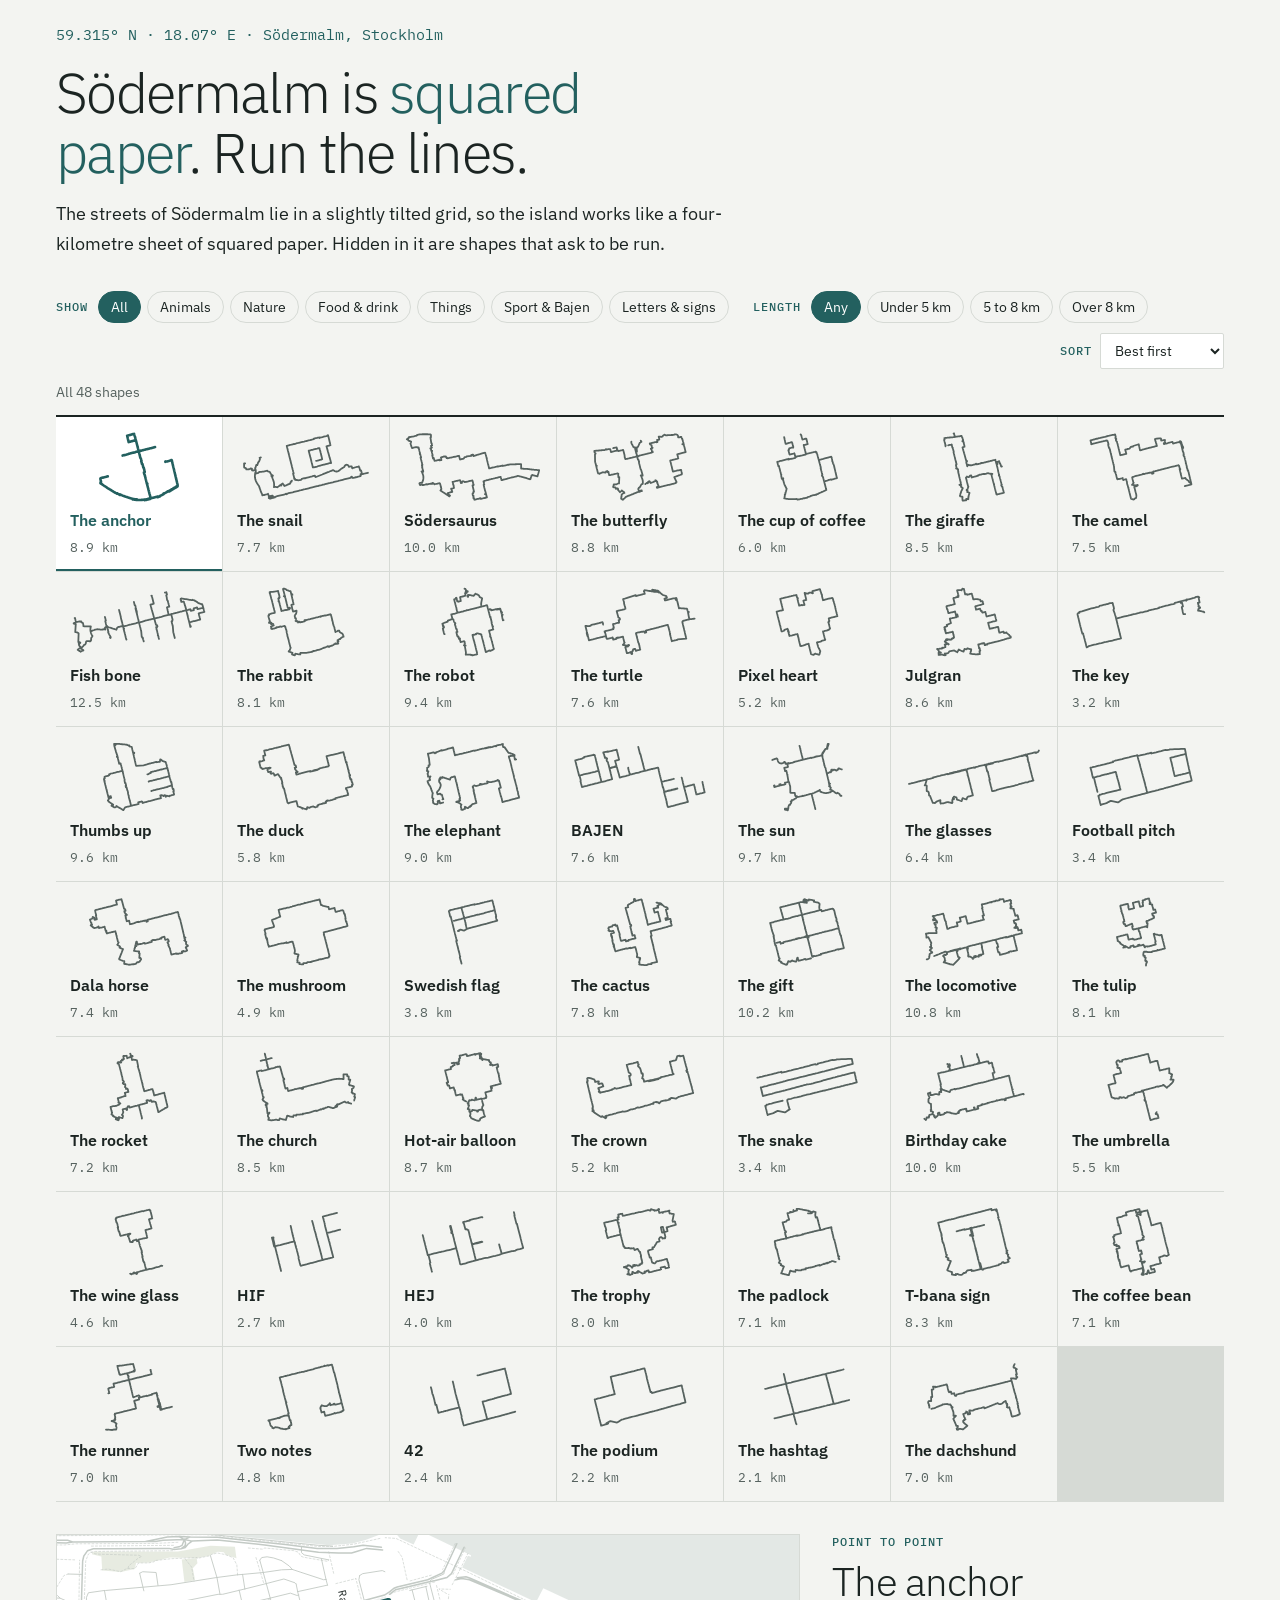
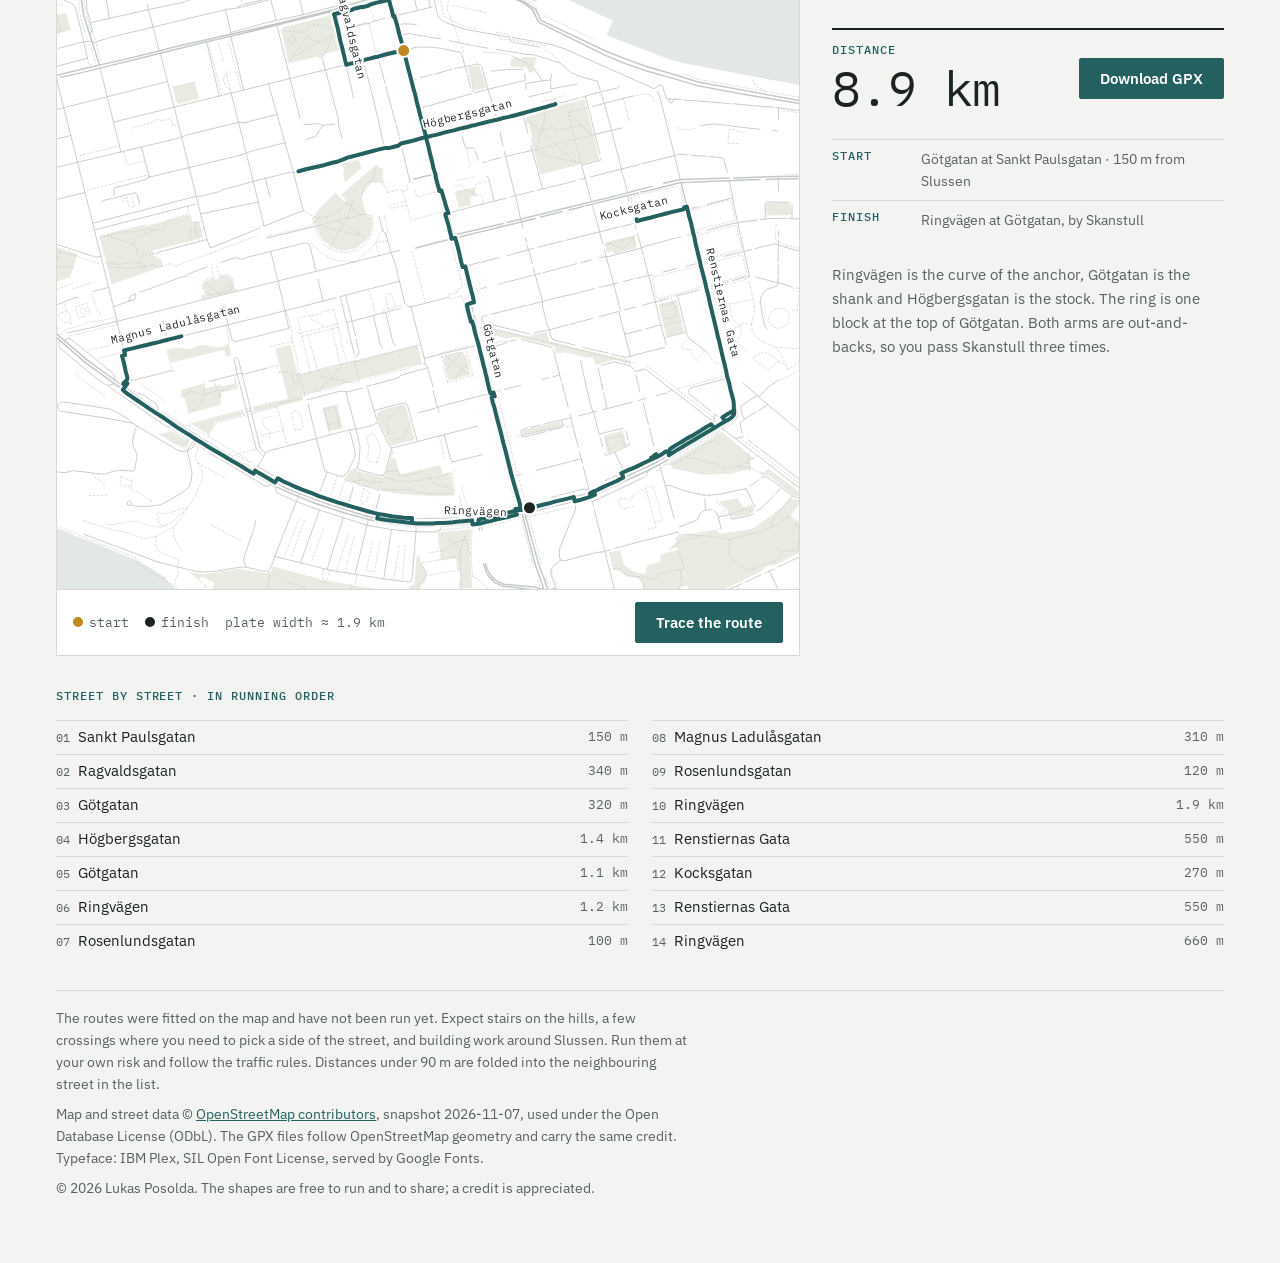
==== commit 9cb10449: "Shape runs: coffee cup starts at Götgatan/Folkungagatan, west side via Helgagatan Co-Authored-By: Cl" ====
--- a/shape-runs/index.html
+++ b/shape-runs/index.html
@@ -189,7 +189,7 @@
 </div>
 
 <script>
-const DATA = {"base":{"island":"M-2331 -573l11 34 0 30 23 98 6 14 201 114 3 2 -3 3 7 6 4 -6 4 -1 4 5 33 23 18 11 5 0 21 21 14 8 6 6 7 2 43 32 48 26 77 50 101 95 22 27 -6 4 0 7 10 14 11 6 8 2 3 -3 14 6 9 9 -4 7 17 3 171 129 2 8 64 35 9 -3 56 27 16 -1 17 9 126 93 40 13 13 7 30 5 35 10 43 26 12 1 13 5 4 -3 33 16 89 51 204 75 15 9 25 7 143 59 63 39 12 18 95 74 35 22 97 22 55 1 20 1 2 4 14 -1 15 4 2 6 4 1 3 -3 20 8 42 5 23 30 -2 15 -6 11 0 7 3 2 32 1 30 14 -2 3 13 5 2 -2 44 22 106 31 12 10 53 -12 7 -22 1 -33 41 -22 42 -4 25 10 45 63 13 28 7 -1 3 5 79 7 4 6 137 -39 21 -14 -7 -19 34 -9 -10 -38 265 -71 628 -293 138 -125 149 -349 19 -31 137 -166 10 -3 1 -6 28 -30 7 -14 131 -145 -11 -5 0 -6 -12 -18 2 -36 -22 -9 0 -4 -404 -9 -12 -6 -3 12 -35 -2 -6 -5 -146 -59 9 -22 -37 -20 -10 26 -155 -60 -97 -31 -379 -72 -43 -11 -164 -63 17 -38 -182 -85 -19 37 -193 -91 15 -31 8 3 0 -4 -135 -65 -3 2 3 4 -15 31 -35 -16 -14 -16 -8 7 -26 -3 -43 16 -34 9 -61 5 -328 -33 -640 6 -510 74 1 5 -53 6 -83 16 -19 2 -5 -5 -9 -2 -11 7 -6 12 -139 25 -73 -3 -124 37 -67 15 -10 8 -23 1 -142 38 -78 51 -40 46 -10 36 0 37z","parks":"M-1358 -304l7 5 44 -8 0 7 -12 8 -9 33 11 42 -240 56 -83 25 -10 9 8 36 1 36 -24 70 -11 12 -44 -46 -3 -10 -54 -52 -56 -42 -21 -7 -3 -13 -15 -10 8 -13 -18 -12 37 -38 11 -16 53 -9 5 5 19 4 46 -4 8 19 21 -1 45 -11 14 -9 265 -66zM-1857 -608l58 -3 7 -7 232 -15 6 9 33 138 -54 13 -4 -13 -87 22 5 15 -39 9 -4 0 -4 -16 -32 8 3 16 -63 16 -10 -4 -35 -116 4 -14 -16 -58zM-1538 -636l81 -53 21 87 -10 5 -70 16 -9 -2 -13 -53zM-82 -738l129 -32 3 2 11 43 -3 1 10 45 -42 12 1 5 -10 6 -4 1 -2 -7 -78 19 -20 -87 5 -8zM706 -550l39 158 -155 39 -25 -94 5 -1 -10 -39 -5 1 -3 -12 4 -2 -1 -4 25 -7 -2 -7 128 -32zM-297 -37l13 -3 -8 -21 6 -13 21 -8 11 4 6 -9 12 -2 13 1 8 8 4 22 11 8 -94 23 -3 -10zM367 -305l5 -6 47 -8 4 21 -18 5 5 19 -32 8 -11 -39zM-879 -261l20 98 -14 6 28 71 9 46 11 2 18 15 -51 53 -47 25 -89 24 -24 11 -26 4 -79 23 -40 -31 -34 -37 -31 -9 24 -13 2 -19 34 9 25 1 31 -129 -63 -16 43 -49 -23 -32 -19 -17 124 -1 56 -7 115 -28zM281 139l-314 85 4 13 -130 31 -2 -11 92 -24 -34 -130 40 -12 17 72 12 6 303 -78 12 48zM262 341l-61 15 -31 -57 -7 -23 2 -6 9 -7 53 -14 8 1 4 4 23 87zM946 -26l21 88 -46 12 -22 -84 2 -4 45 -12zM930 400l135 -80 86 71 -11 2 -1 14 4 7 -3 7 -19 -2 -32 10 -74 3 -80 -17 -5 -15zM1168 684l-117 57 -66 19 -3 -9 7 -3 -1 -9 -11 -8 -23 -104 -4 -4 -24 2 16 -12 3 -6 -3 -10 30 -12 28 2 48 -9 15 7 57 -7 30 -8 68 -50 26 -29 10 6 22 0 -34 39 34 28 16 37 -19 31 -67 35 -27 4 -11 13zM965 682l10 40 -17 4 -16 25 4 8 6 -2 3 11 -137 39 -6 -6 -12 -47 52 -14 4 -9 0 -18 -9 -11 -32 -5 -18 -15 -16 -1 -12 -47 30 -5 9 38 25 17 28 8 4 -4 4 -20 35 -8 0 -20 50 -13 14 52 -3 3zM322 582l86 -7 -2 64 6 88 -36 2 3 -22 3 -1 -3 -26 -6 1 -3 -32 -40 6 -8 -73zM490 986l-41 -59 -25 -10 -42 4 -41 22 -1 33 -7 22 -53 12 -12 -10 -36 -11 -11 -59 6 5 87 10 52 -32 33 -16 12 -2 37 16 52 71 -10 4zM215 765l-46 21 -29 0 -79 11 -45 19 -23 2 -47 -11 -77 2 4 17 -26 1 -87 -26 5 -10 -18 -24 0 -26 -15 -14 7 -13 -34 -16 -9 6 -24 -17 40 4 91 -13 73 11 8 -1 9 -16 134 36 216 36 -15 23 -13 -2zM-562 -193l119 -30 1 5 117 -31 6 20 16 -3 12 44 -132 33 3 13 19 12 6 17 -135 47 -32 -127zM-350 213l4 -4 56 -15 3 12 43 -11 2 6 34 -8 -4 -15 5 -1 7 29 -45 11 4 14 -5 1 1 17 -78 21 -7 -2 -10 -40 -6 1 -4 -16zM210 368l-8 15 3 5 7 2 11 41 106 -24 6 23 21 -5 9 61 -46 2 -89 -5 -60 -10 -91 -25 13 -26 13 -7 4 6 74 19 20 -70 7 -2zM1663 530l-354 168 -7 -16 131 -63 -10 -20 19 -24 32 -15 8 -18 62 -28 19 7 15 31 78 -35 7 13zM136 -241l12 -3 3 20 -5 25 -10 17 -27 21 -36 8 -24 -8 -28 -20 -18 -36 -6 -24 14 -21 44 -44 36 37 37 -4 8 32zM-706 -174l87 29 -19 59 -62 24 -33 -54 9 -25 9 0 9 -33zM-312 -861l-28 5 -7 -59 39 -4 2 14 -12 13 6 31zM-555 -886l-2 -37 -25 -6 4 -6 221 -1 85 -15 64 3 4 30 -29 -10 -4 -6 -16 -1 -23 10 -30 6 -72 -1 -55 13 -33 1 -4 16 -36 8 -49 -4zM-1070 -700l-13 -55 -16 -26 -14 -15 -40 -19 -65 3 -61 26 -9 -15 131 -79 30 -23 91 -17 27 -9 3 15 -13 10 3 17 7 15 13 14 11 1 15 11 -3 13 6 13 -16 5 -4 -9 -8 -3 -32 5 -5 5 1 20 12 27 7 30 13 17 5 20 -17 1 -17 -5 -42 7zM1183 -278l60 0 3 31 -65 1 -1 -29 3 -3zM-375 139l-9 -34 23 -5 33 4 30 -12 48 7 15 -3 11 -8 7 32 -14 4 -5 -19 -139 34zM449 -580l-34 9 -15 -61 26 -5 5 1 18 56zM757 -175l78 -19 7 27 -3 1 1 6 -58 15 -2 -9 -16 4 -7 -25zM1509 244l-8 -15 -12 -42 -2 -25 0 -31 5 -30 14 -11 0 -9 -6 -6 0 -7 20 6 5 -5 43 13 7 -20 10 -1 1 19 -23 80 -8 6 -20 41 -12 42 -14 -5zM-2009 -654l-6 2 -68 -23 -122 12 -44 11 -54 -17 22 -23 28 -20 62 -36 67 -14 63 -19 23 -1 10 -8 67 -15 124 -37 73 3 139 -25 6 -12 11 -7 14 7 19 -2 136 -22 -1 -5 112 -17 5 49 -122 19 8 47 -70 11 -8 -41 -71 11 -3 -8 -64 10 -15 9 -148 30 -16 -33 -17 4 -11 5 -15 14 -9 18 -6 3 -10 2 -9 -4 -25 4 -5 24 -9 12 -31 5 -7 -15 -26 8 -9 9 8 24 4 0 6 24 -6 27zM-1429 -776l91 -16 -85 50 -6 -34zM514 -653l8 -8 18 5 5 -5 35 3 -7 26 1 10 -13 3 -6 -14 -44 -3 3 -17zM755 330l50 -13 11 38 -50 21 -11 -46zM1895 167l-20 -6 -8 -10 -3 -13 1 -19 14 -28 24 -9 25 9 -33 76zM552 330l-6 -2 -1 -9 3 -4 89 -22 6 2 2 9 -4 4 -89 22zM-322 300l136 -36 3 10 -76 20 -19 32 -44 -26zM80 -333l-6 -24 4 -2 -5 -22 43 -11 6 23 -42 36zM-1214 232l53 -45 52 -28 120 -42 7 16 -159 63 -25 15 -34 29 -14 -8zM-1319 162l0 -6 23 -20 24 19 10 -10 26 20 14 2 10 -9 51 -16 -48 25 -49 32 -61 -37zM1146 530l-12 6 -38 6 -10 -9 -4 1 -1 -9 -19 -17 -2 -7 47 -8 12 22 7 1 17 -8 7 16 -4 6zM783 132l-48 13 -7 -19 -22 -2 10 -16 110 25 2 10 -45 -11zM716 108l-10 16 -17 -2 -2 -6 -36 -8 -19 3 -5 -15 -101 -25 -15 3 -65 -15 -2 -15 116 26 47 -12 7 25 102 25zM-637 -730l-73 17 -16 -45 77 -18 12 46zM215 898l69 13 37 -14 12 -23 51 -18 34 1 7 21 -16 8 -17 -8 -42 9 8 21 -44 27 -17 1 -86 -14 4 -24zM291 709l-12 11 -7 23 -20 5 -9 -4 5 -22 13 -4 6 -75 7 -1 3 18 16 25 -2 24zM-907 450l-23 -11 -12 -20 -19 -7 3 -50 12 -9 10 8 11 -2 -4 28 3 24 9 29 10 10zM-820 436l25 4 80 33 -30 27 9 17 43 14 7 9 -13 9 -144 -58 24 -13 -4 -37 3 -5zM1663 530l-37 -79 7 -8 48 -21 1 18 -8 18 26 42 -37 30zM2087 -268l-30 -21 -15 2 -23 10 -30 -22 -24 8 -37 -2 -20 12 -7 11 -42 6 -5 8 11 5 14 20 22 0 5 13 -21 2 -15 13 -33 -1 -5 -6 2 -9 -18 -2 -52 -23 4 -5 41 0 21 -20 17 2 32 -33 45 -15 2 -8 49 1 30 14 12 1 10 -4 36 11 28 -2 -2 14 38 9 16 -17 28 3 29 13 14 -12 15 18 -17 26 -36 36 -25 21 -34 16 -23 -6 2 -5 15 -2 4 -5 -4 -9 -7 -4 -26 6 -7 16 -49 -7 11 -14 9 -21 42 -16 14 16 27 -3 14 -22 -9 -8 -16 5 -13 -13 -14 -1zM1975 -27l-28 32 -38 -13 3 -6 4 2 27 -19 8 -18 24 22zM1965 -144l1 13 -13 -3 -3 23 -9 11 3 8 -16 19 -42 31 -20 5 -11 -7 17 -103 93 3zM-894 -863l118 50 -3 21 -44 8 -6 -21 -11 -3 -11 -12 -13 -4 -16 1 -23 -28 9 -12zM336 129l4 -7 41 -10 14 7 13 51 -58 15 -14 -56zM59 248l15 62 -38 9 -16 -62 39 -9zM1187 417l89 66 -15 5 -11 -3 -62 -51 -9 -2 -6 3 -12 -13 12 4 14 -9zM1631 -241l30 14 19 31 11 3 -2 10 -46 8 1 -21 -14 -3 -2 -7 3 -35zM-327 345l-6 14 -12 3 -64 -36 37 -8 45 27zM-370 -581l57 -14 11 44 -57 14 -11 -44zM124 -295l4 22 -37 4 -13 -13 5 -4 -14 -14 89 -76 22 7 -3 19 8 25 -8 -7 -13 -3 -15 2 -14 11 -11 27zM-1641 -204l43 24 32 21 -71 24 -8 -2 -13 -53 17 -14zM-1778 -194l51 -25 29 8 30 -2 16 74 -4 5 -111 28 -28 -2 -29 -22 -2 -36 48 -28zM-1829 -229l28 -12 2 4 9 -2 10 13 45 6 -90 48 -4 -57zM-1650 -127l4 19 -32 7 7 62 24 3 -5 15 -9 -10 -11 1 -20 23 -79 -88 2 -5 119 -27zM-1567 -209l5 44 -75 -42 12 -10 15 11 43 -3zM1796 116l-118 -31 7 -25 117 32 -6 24z","main":"M-1892 -803l36 -15 23 -6 61 -2 60 -10 226 -46 62 -6 35 0 33 -5M628 729l-3 7 2 9M-2205 -700l7 -8 27 -18 36 -18 30 -11 96 -24 81 -9M592 709l100 310M-1866 -220l8 -12 5 -20M265 -161l35 -9M2111 -147l28 15M1008 -123l-18 -76M316 -354l-30 6M-1990 -721l-5 -22M-941 -546l-19 5M51 -784l-150 37M130 -808l-40 11M-1995 -697l13 48M442 666l7 21 7 11 14 15 13 6 11 4 76 9M719 973l-14 -40M1413 -344l34 6M-2020 -802l16 61M-1928 -788l2 13M-1967 -602l9 23M-340 -967l-6 15 -8 4 -13 2M2145 -138l-30 -15M1505 -470l42 19 21 20M1603 -316l11 16M-1887 -383l-10 -22 -26 -75M1315 -342l32 -1M1102 256l-7 -18M-307 341l148 88M-1864 -316l-16 2M-494 216l127 86M-562 -639l-60 14M701 1016l-100 -310M-1900 -380l8 20 12 46M-2199 -658l-6 -42M-602 136l101 74M-283 -705l-76 17M1713 -252l-60 -34M-159 429l52 31 65 29M3 507l74 24 81 22 46 8 62 6 74 -1M1096 259l1 12 -4 8 -36 23M868 -310l90 -22M-1960 -605l-12 -33 -12 -46 -6 -37M516 -223l61 -15M440 114l-9 -36M-406 -676l-107 26M1869 -181l-33 -9 -48 -23M1866 -166l20 3 74 -2 56 1 65 7 30 10M-1995 -743l-16 -61M428 560l3 16M-1855 -276l-1 -20 -4 -11M-1869 -248l-8 17M2077 -168l-74 -9 -39 -1M523 435l-8 -32M-1923 -480l-37 -125M-1931 -478l28 87M689 886l-41 -118M-1704 -356l-115 29M-1958 -579l27 101M-919 -463l49 192M-858 -226l12 45M-1210 -479l-183 45M-846 -181l9 30 15 36 44 76M1614 -300l29 24 85 45M-99 -747l-122 28M197 -831l-14 9 -53 14M958 -332l28 -1M1514 -329l-86 -18 -29 -3M1332 -350l-22 1M956 -340l-32 7M1212 -348l-117 4M724 -282l-220 54M63 -932l34 0 13 -4M586 666l-31 -113M720 480l-42 10M425 79l11 42M364 -195l-14 -57M487 321l8 33M1095 238l1 21M1033 -19l-25 -104M550 533l78 -20M678 490l-131 32M-496 203l-98 -71 -82 -70M-308 328l-100 -62 -35 -25M-838 -179l-11 -44M-849 -223l-4 -14M6 498l-80 -31 -59 -33M-861 -273l-50 -192M-911 -465l-20 -76M-155 421l-76 -45M575 725l-80 -7 -12 -5 -13 -8 -9 -10 -8 -12 -6 -18M627 745l11 7 8 9M438 575l-3 -16M646 761l-2 -14 -7 -13 -9 -5M627 745l6 -2 4 -9M-1878 -306l18 -1M-1168 -483l228 -55M-1860 -307l13 -1 38 -13 107 -27M-931 -541l147 -36M-1492 -402l324 -81M705 933l-16 -47M543 534l34 133M540 524l-111 25M-98 -744l148 -36M-560 -631l125 -31M-403 -670l121 -30M68 -785l24 -5M131 -800l54 -16M-282 -700l63 -14M-1867 -327l-20 -56M-940 -538l21 75M-772 -44l-18 -29 -30 -55 -18 -51M-682 67l11 9M-622 -616l62 -15M-1877 -295l7 31M948 -601l50 15 115 22 139 23M1587 -424l-3 -7 -14 -16 -16 -11 -137 -54 -64 -19 -100 -18M1568 -431l12 33M1636 -297l-26 -45M1199 -341l33 0M722 489l151 -69 41 -22M1057 302l-170 101 -133 61M1064 308l35 -21 4 -4M680 501l42 -12M429 549l-94 9 -77 0 -54 -6 -67 -12 -94 -29M483 547l60 -13M-566 -943l-12 0 -15 5 -10 14 -3 13M-221 -719l-62 14M1347 -343l22 -1M-1926 -775l-4 25 -9 16 -9 5 -36 7M1103 283l3 -10 -4 -17M92 -790l39 -10M110 -936l26 -8 42 4M-609 -808l6 40 21 66M-606 -911l-3 103M90 -797l-23 7M1788 -213l-75 -39M1964 -178l-71 0 -24 -3M2115 -153l-38 -15M1580 -398l13 62M1610 -342l-20 -73M1593 -336l6 12M369 -862l16 -3 20 3 137 58 28 20 13 28 6 7 170 84 50 21 57 20 82 23M592 -756l-14 -29 -29 -19 -142 -62 -11 -4 -23 3M-1905 -204l-32 35M-729 -599l-100 26M-689 -609l-40 10M-829 -573l-103 25M-960 -541l-31 8M-991 -533l-130 31M175 -947l-48 -5 -24 4M103 -948l-44 4M-416 -962l20 -3M-2199 -658l11 -3 104 -8 66 24 17 1M547 522l-24 -87M516 436l24 88M350 -252l-17 -55 -9 -39 -4 -6 -4 -2M-1928 -788l36 -15M-1982 -649l15 47M-777 -964l61 2M-917 -963l140 -1M-687 -965l-19 0 -10 3M-632 -961l-13 -4 -42 0M-632 -961l191 -1M-396 -965l56 -2M-320 -963l66 -3 124 13 140 19M-340 -967l20 4M-380 -944l13 3 18 -2M-340 -967l-14 -8M-76 -954l-177 -19 -72 -1M-325 -974l-29 -1M-716 -962l7 2 60 2 17 -3M-354 -975l-31 1 -56 12M-325 -974l-15 7M-349 -943l11 -8 1 -7 -3 -9M-349 -943l11 -3 7 -9 11 -8M-930 -962l13 -1M-930 -962l-14 -1 -26 5 -29 11M-999 -947l15 -1 54 -14M-1290 -910l-24 4 -42 13M-1356 -893l128 -20M-1228 -913l-17 -2 -45 5M-1228 -913l145 -19 67 -10 17 -5M-687 -601l13 -3M-675 -612l-14 3M340 -887l-7 8 -37 17M358 -878l33 -69M372 -956l-32 69M1084 -344l-128 4M724 989l-5 -16M730 1008l-6 -19M-1922 -159l30 -32M316 -860l30 -8 12 -10M296 -862l-80 19 -8 3 -11 9M196 -824l16 -12 88 -21M59 -944l-52 0 -83 -10M300 -857l16 -3M577 667l15 42M601 706l-15 -40M-1892 -191l9 -10M67 -790l-16 6M50 -780l18 -5M-1702 -348l210 -54M951 -611l-79 -23 -56 -20 -51 -20 -144 -68M1728 -231l95 50 18 8 25 7M286 -348l-14 4M272 -344l-12 3M-1877 -231l-28 27M-1883 -201l17 -19M-1870 -264l1 16M-582 -702l20 63M-1853 -252l-2 -24M818 -305l-59 15M-219 -714l121 -30M-231 376l-71 -43M-133 434l-22 -13M340 566l88 -6M754 464l-34 16M624 730l-11 2 -13 0 -25 -7M570 732l57 13M435 -211l-71 16M1310 -349l-98 1M1599 -324l-51 0 -34 -5M1531 -319l61 11M1592 -308l10 2 12 6M1487 -329l44 10M-2004 -741l9 44M-1819 -327l-45 11M-784 -577l97 -24M-664 -607l42 -9M-435 -662l32 -8M-359 -688l-47 12M-513 -650l-49 11M-622 -625l-53 13M-1121 -502l-49 12M-1494 -408l-159 39M-1474 -413l-20 5M-1653 -369l-51 13M-676 62l-51 -47 -45 -59M-778 -39l48 60 48 46M-853 -237l-8 -36M-870 -271l9 36M-671 76l69 60M-367 302l54 35M-443 241l-46 -33M-42 489l45 18M43 511l-37 -13M445 556l29 -7M628 513l22 -5M650 508l30 -7M690 -266l12 -4M666 -260l24 -6M635 -253l12 -3M591 -242l44 -11M707 -271l112 -27M759 -290l-22 5M737 -285l-13 3M488 -217l13 -3M476 -213l12 -4M442 -205l30 -7M405 -196l37 -9M501 -220l13 -3M384 -191l21 -5M368 -187l16 -4M853 -307l15 -3M819 -298l27 -7M924 -333l-11 3M883 -322l-49 12M834 -310l-16 5M493 -225l-58 14M1051 55l-3 -12M1048 43l-8 -33M1040 10l-3 -12M1037 -2l-4 -17M1060 93l-3 -13M1057 80l-6 -25M1076 161l-16 -68M1095 238l-19 -77M-535 -943l-31 0M-393 -944l-142 1M-380 -944l-13 0M501 377l5 20M495 354l6 23M506 397l3 12M509 409l7 27M515 403l-11 -42M503 354l-8 -30M482 273l-4 -19M495 324l-13 -51M475 245l-7 -28M473 268l3 12M476 280l5 19M481 299l6 22M466 243l7 25M460 219l6 24M447 139l-5 -19M461 191l-14 -52M468 217l-7 -26M442 147l5 20M447 167l5 21M436 121l6 26M452 188l8 31M427 61l-4 -18M416 44l9 35M423 43l-7 -29M407 11l9 33M414 6l-4 -18M410 -12l-8 2 4 15M1244 -342l19 0M1232 -341l12 -1M1273 -343l42 1M1181 -340l18 -1M1149 -339l15 -1M1135 -339l14 0M1084 -337l51 -2M1050 -336l16 0M1004 -334l16 0M1020 -334l30 -2M1066 -336l18 -1M986 -333l18 -1M300 -170l14 -4M314 -174l38 -9M990 -199l-24 -100M966 -299l-8 -33M1395 -350l-63 0M1369 -344l13 0M1382 -344l17 -1M1452 -336l26 5M1399 -345l14 1M-1416 -428l-30 8M-1404 -431l-12 3M-1170 -490l-40 11M-1446 -420l-28 7M621 -742l-29 -14M1253 -549l-251 -46 -51 -16M1252 -541l100 17 61 18 92 36M555 553l-5 -20M914 398l100 -60M1014 338l50 -30M10 -934l53 2M-441 -962l25 0M1653 -286l-17 -11","minor":"M-2016 -262l17 -21 80 -20M-1864 -844l5 17M-2086 -335l6 29 64 44M-160 -335l-81 22 -8 5 -49 12 -11 0 -270 70M-1509 -477l-212 52M-1871 -619l19 72M-1386 -529l-5 9 14 59 6 14M-1532 -570l104 -23M251 710l-5 2 -65 -8 -141 -23 -144 -36M-603 587l194 73 93 23 28 3 29 -2 67 -11 13 0 46 11 12 -1 6 -7 34 -90M739 -597l8 23M216 -743l18 -4 32 2M209 -767l53 -13M978 211l8 -7 76 -20M-474 422l-36 -2 -17 3 -20 7 -10 0 -73 -9 -22 5 -87 -7 -24 -5 -8 -4 -6 -6 0 -16 -6 -10 -22 -5M-887 230l-28 7 -4 9 5 24 -3 15 -42 37 -7 8M-1215 267l-2 9 2 6 27 31 8 6 13 5 20 3M-538 285l62 12M13 524l-50 139M75 544l-42 135M106 693l35 -144M738 -388l7 -1 4 -3 0 -5M-179 673l-5 -13 -1 -10 30 -87 0 -11M251 710l4 -6 12 -145M1869 -181l-3 15M1778 196l-126 -36M1857 -22l89 35 6 -3 35 -41M886 794l3 14M971 770l4 15M1053 745l7 14M805 815l14 -4M1189 684l7 14M-1721 -425l17 69M-2199 -658l-31 10 -32 3 -48 -16M-2262 -645l17 111 -1 8 16 76M-1960 -605l19 -8 70 -6M-1428 -593l-4 -14M1195 257l-34 -29M1593 -206l-3 13M1213 -182l-1 36M1088 -318l-4 -19M-218 -566l58 231M751 196l-10 -44M818 356l5 -3 -1 -6M-986 -690l16 13M1173 216l13 -14 16 -10M614 53l-18 3M366 -630l28 -5M640 643l0 -17M-957 -611l24 -7 213 -51M-1103 -575l146 -36M165 295l-16 8 -31 8 -26 3 -87 23M-498 107l421 -104M67 -34l20 81M154 17l18 76 6 10M-600 -306l-237 58 -3 12M722 252l10 25 9 36M804 412l6 12M656 656l48 -13M-525 -490l158 -39M-120 -590l22 80M21 -481l32 -4M-367 -529l118 -29M1211 -70l-3 9 -25 8 -7 5 -10 18 -1 11M392 -430l5 9 16 -2 5 3M446 36l-7 -4 -2 -7M1118 323l-6 -26 12 -11M991 -266l-30 8M186 -585l26 97M-471 513l32 2 37 -5 25 -13 39 -24 9 -8 7 -19 2 -18 -8 -41M-2286 -441l-32 -150 12 -44 11 -21M252 -7l98 -25M-273 -163l7 0 123 -50M-297 -250l149 -31M37 -914l-64 -13 -7 -6 0 -16M949 -36l25 103 4 7 46 36M87 512l15 -49M-209 -487l-129 32 -9 5M826 61l29 -8M1212 -348l0 14M455 -280l33 -8M-587 -717l6 -13 -15 -61M21 -655l42 159 -1 10 10 39M131 -638l24 92 28 124M171 483l-16 57 -3 4 -11 5M339 327l17 65 2 5 4 1M915 99l-22 6M326 268l-9 -27M-1386 -529l10 2 82 -24 77 -16M-1404 -599l18 70M-2107 -331l-51 -150 -5 -6 -13 -55M-872 50l9 -5 64 -70M-476 297l119 71 10 3 14 -2M1104 722l7 13M470 -283l-15 -61 -6 -4M-24 -444l26 -8 19 -29M-2050 -570l-126 28M-637 -455l-77 19 -11 1M-697 -368l-17 -68M68 213l20 2 7 -2M826 122l-12 3 -5 -1M622 100l-15 -5M614 53l12 -3M92 314l15 63 -1 7 -21 44 -9 7 -7 1 -36 -11M269 345l-26 -95 -4 -5 -6 -1 -40 10M-368 161l-8 -1 -94 24 -10 -1M-189 -131l-18 -5 -38 13M-526 -7l41 -15M-437 -798l3 14M-86 -912l-21 -7 -17 -3 -14 2 -5 7M-247 -824l-8 -44M-625 -789l22 90M-233 -784l13 53 -1 12M-556 -213l39 -10M-129 -343l13 49M-1010 -692l-8 -9 -7 -2M-579 -47l41 -11M-715 4l88 -35 9 -1M-759 -53l-25 18M233 -678l-24 -89M292 -450l24 96M292 -450l-20 -75M-397 29l13 50M-518 22l-119 -477M-1806 -475l-25 -54 -11 -13 -10 -5M-836 112l20 78 7 10 19 15 5 19M-114 -151l15 63M583 -312l74 -18M508 -712l7 11M622 -651l-49 -15 -18 -1M1075 -372l-5 -21 -3 -3 -36 -4M-2135 -323l28 -8M729 -261l-3 -15M-446 -833l-11 -46M-409 -847l-5 -34 -35 -2 -8 4M108 312l11 47 -2 33 -5 21M389 553l-12 -9M532 -510l92 -25M807 -552l-49 13M707 -343l-9 -35M748 -569l43 -10 7 -5M671 -620l19 10 49 13M-585 -750l151 -34M-625 -789l-5 -7 -6 -5 -29 -13 -91 -2 -7 5 -5 8 -1 7 3 7 11 9 8 3 9 -2M-580 -697l49 -15 298 -72M-126 -852l-56 14M-190 -805l-7 -30M-182 -838l-6 -38M-665 -814l-7 -7 -19 -6M-1087 -422l-9 -39M-406 -676l-16 -63M-182 -838l-58 14 -12 0 -80 16 -8 4 -94 20M184 -761l-35 9 -6 5M92 -733l-5 1 -7 -5 -13 -53M248 -681l18 -5 36 0 28 3 51 11M180 -672l51 -13M-1825 -778l9 47 4 9M-1825 -778l-6 -2 -30 6M-2205 -700l-4 -29M-2128 -624l14 68M-725 -435l-55 13M-725 -435l-18 -71M1190 -281l-9 0 -3 5M1451 -219l142 13M614 53l-6 -15M453 -576l13 39M-55 -358l-22 -78M-118 -426l-51 13 -23 9M-55 -358l26 99M-48 -851l-3 -3 -29 -10 -46 12M453 -576l-4 -15M545 -628l-17 1M-1145 -681l-1 -10 4 -20 -3 -19 -6 -11 -11 -12 -8 -5 -8 0M1428 -342l2 -15 -4 -3M855 -381l68 -17M1617 283l83 22M1489 100l-5 31 0 43 10 44 13 31 10 8 85 24M-457 -276l-6 -25 -6 -4 -83 20 -5 4M-525 -312l3 -6 82 -22 8 -6M-2274 -405l3 7 6 6 116 68 14 1M-2230 -450l-49 11 -7 -2M-2187 -459l88 -20M750 634l24 -6M848 607l83 -20M-1355 -767l40 -27M-1314 -814l3 -6 -6 -43M1137 -88l-15 4M437 25l2 -7 12 -3M367 -469l-62 15M551 -599l-13 3M596 -598l-22 -32M-457 -45l110 -40 12 -2M-281 -183l-122 32 -10 5M-325 -272l13 -3M2109 -196l14 -5 22 -25 9 -25 -5 -8 -9 2 -8 12 -10 4 -52 -11 -59 6 -18 0M2109 -196l-26 4 -9 9M-44 -831l78 -17M622 78l-5 -11M-647 61l58 -12 758 -190M-1947 -698l41 -7M1316 -330l-1 -12M1778 196l81 23M1652 160l-14 54M1595 -65l112 31M1595 -65l62 -49M1328 -37l-1 -17M1743 317l12 4M1743 317l-4 14M1833 -1l-55 197M-2016 -262l138 96M-2086 -335l186 -45M-2107 -331l21 -4M-77 3l134 -34M-498 107l-17 -70M-29 -259l-103 41M-64 -605l26 104M-668 -683l60 -16 26 -3M5 337l-124 32 -9 6 -31 54M5 337l20 78 3 9 5 1 -23 62M1778 196l-35 121M805 815l6 27M1284 478l11 -13M1431 450l6 10M807 51l4 13M891 -20l14 60M873 -89l4 14M-1550 -643l12 -5 183 -119M-1550 -643l18 73M-1532 -570l23 93M-1871 -619l76 -5M-1812 -722l17 98M-1627 -756l29 -6M-2176 -542l-23 -116M841 -211l-8 -30M991 -118l17 -5M-542 -557l36 145M1330 512l13 27 7 7 28 -11 2 -4M1437 460l-7 9 -6 3M1169 -164l34 -8 28 9M720 -296l4 14M202 362l67 -17M143 221l13 43M112 413l4 6 56 15 8 0M82 215l26 97M269 345l155 -40M486 211l-18 6M1206 481l12 -13M1023 524l-2 -13M1003 482l-25 -5 -46 -16M1128 468l6 12M1168 519l35 -35M968 563l32 -13 9 -18 8 -6 6 -2M1033 485l30 -3 49 -11M1214 460l35 27 11 5 10 -1 14 -13M-2110 -532l11 53 36 53 17 20 12 0 49 -12 9 -4 7 -7 15 -41 2 -3 21 -5M-2113 -547l3 15M-1812 -722l4 -10 -8 -44M-670 50l-45 -46 -37 -47 -48 -78 -1 -13M-189 -131l11 -5 156 -39 8 4 2 4 9 39M758 -539l-15 4M-92 -60l15 63M-2209 -729l-3 -20M782 -67l18 71M670 283l-24 6M668 273l4 19M895 385l-4 -13M853 158l9 -3 5 2 53 42M1097 263l-35 20M649 304l-3 -15 -20 4M768 141l17 -4 40 10M1045 294l12 8M1045 294l-1 -23M1366 84l22 -102M-2246 -526l38 -8M-434 -784l12 45M1484 -281l-85 -15M1432 -279l-1 58M-1589 -811l10 46M-1721 -425l-92 23M-1437 -903l298 -40 180 -30 62 -5 611 -4 297 30 36 2M2064 -148l-2 13M-1509 -477l17 75M-243 393l116 69M-2050 -570l64 -14M-2050 -570l8 32M-2138 -419l-25 6 -26 -15 -4 -20 1 -7 5 -4M-1432 -607l-19 -79 96 -64 0 -17M-1100 -703l-13 -46 -9 -18 -19 -12 -11 -4 -29 -3 -24 3 -22 7 -97 43 -7 8 -2 7 10 56M-928 -461l17 -4M-1314 -814l7 -3 28 -5 93 -60 12 -3M-1070 341l-39 -16 -30 -2 -8 4M-1809 -321l19 75M-238 -9l12 48M-233 -784l36 -5 77 -20 4 -5 53 -13 17 6 5 -1M-255 -868l-17 -57M-34 -881l58 19 6 -1M-134 -881l48 -7 28 -1M-549 -834l13 73M-188 -876l54 -5M-143 -913l9 32M18 -917l12 54M82 -640l20 86M226 -434l23 99M-850 -331l231 -54M381 -672l5 6 4 17M617 -600l3 -16M-522 185l0 -8 -4 -10 -111 -90 -5 -2M895 385l-15 7M799 -381l5 25M-480 226l5 19 78 54 10 7 8 0 12 -4M-666 80l-2 11 2 9 90 75 31 22 7 1 14 -4M201 575l-20 129M618 -577l69 -12M1397 -219l-1 15M763 -138l-18 2M139 207l4 14M-593 -657l-80 21M-644 -877l37 1M84 34l140 -37M23 -22l-4 -14M-522 -300l-3 -12M-282 -111l-48 18 -5 6M1601 -418l12 -3 8 2 27 24M-1852 -547l39 145M468 217l-133 34M1024 307l-77 46M1476 6l-61 -17 -9 -6M586 -353l10 38M-1275 140l-13 -10 -4 0 -34 30M-1215 267l-11 -6M-1479 171l6 -13 8 -5 12 -5 38 -5 20 -8 40 -23 121 -76 22 -8 5 -5 1 -16 -3 -7 -4 -3 -36 1 -6 -2 -29 -28 -8 -1 -9 3 -36 15 -44 2 -26 -7 -34 -20 -39 -14 -23 -3M130 -808l-14 -54 2 -11M-29 -771l-15 -60M1055 542l8 31M1091 547l-5 -12 -15 4M1126 357l65 50M-190 166l-86 22M-2135 -323l5 6 46 27 187 123 8 -7M1056 542l-5 -11 -8 -7M927 -550l-1 6 5 4 4 -2 5 -8M888 -577l-233 -104M1161 228l-15 -14M1344 -31l-16 -6M1271 -53l41 11M539 -236l-3 -14M1626 -148l12 -7 12 -4 27 3 58 12 10 -7 11 -19M1593 -206l36 4M618 681l5 -9 20 -17M811 842l-9 14 4 7 4 1 6 -6 -5 -16M545 -212l-6 -24M-2073 -665l23 95M-2246 -526l-57 12M1293 -452l-4 -28M-64 -605l-35 -142M-185 -574l-34 -140M-970 -677l9 -8M544 -513l9 34M560 -556l59 -14M617 -600l-21 2M-467 -41l-12 4 -4 4 -2 11M-485 -22l14 -4 3 -6 1 -9M739 496l124 -58M-128 375l-14 -13 -57 -233 -4 -3 -6 1 -1 4 8 38 50 196 19 19M941 -402l15 62M362 398l78 -19M1116 251l-2 6 3 14 3 10 4 5M200 -149l23 -6M200 -149l11 30 11 45M169 -243l10 38 7 6M186 8l19 78 7 9M420 95l-133 32M206 925l92 16 17 0 50 -32 25 -12 25 -6 37 19 41 55 20 17 26 6 20 -2M-3 -128l7 29M-124 -187l125 -30M-885 -470l501 -126M-932 -548l-32 -121 -6 -8M-970 -677l-1 9 30 122M628 729l1 -8 -12 -30 1 -10M-1702 -348l30 122M-474 422l4 -4 6 -33 -1 -9 -10 -23 -1 -6 7 -35 6 -7M1638 214l89 27M1430 310l143 41M1211 673l51 -24 11 0 6 9M1714 433l0 10 3 7 14 14M1731 464l3 -9 -1 -4 -19 -18M1848 -323l-22 4 -30 0 -40 -3 -23 -4 -16 -5 -15 -11 -24 -30M1670 -371l27 35 20 15 19 4 41 4 68 2M1651 -400l-29 -27 -15 -4 -10 2M1707 -34l-55 194M-367 -529l86 346 8 20M-489 208l9 -14 0 -11M-1226 261l-20 -13 4 -21 -2 -10 -17 -17 -14 -8M-1194 249l-21 18M-178 267l12 -3M1347 506l-19 -15M-347 -450l-272 65M-1669 -298l252 -63 -3 -13 -252 63M944 -550l-17 0M253 -599l-20 -79M-1813 -402l-74 19M-103 462l4 16 52 24 60 22 125 40 63 11 64 6 52 0 9 -4 9 -11M118 -873l8 -5 51 -8 7 3M1310 -349l-5 -8 0 -6M-476 297l-11 -11 -35 -21 -13 -5 -121 -19 -9 1 -5 5 -1 8 2 7 8 4 33 5M726 502l-4 -13M1638 214l-21 69M1284 478l46 34M1101 337l-12 -7 -25 -22M901 405l5 17M-560 -631l18 74M1866 -166l-12 79M1240 446l33 24M1204 395l-38 -29M1295 465l8 -11M166 -661l67 -17M684 918l14 -5M-876 -269l15 -4M-1025 -703l-172 33M10 487l-4 11M-1328 -811l14 -3M1367 498l-20 8M-2 482l-80 -33 -66 -39M10 487l-12 -5M-1275 192l-51 -32 -8 -4 -13 -1 -5 1 -20 20 -19 9 -57 -3 -25 -6M1032 285l13 9M1854 -87l-124 -31M-1579 -765l29 122M-185 -574l272 -67M-854 116l162 -40 4 -3M287 127l2 15M-854 116l-38 9 -37 0 -19 4 -199 80 -13 9 -34 31M505 84l-9 5 -26 7M-249 -558l21 -6M-1056 -233l62 -6 52 -12 66 -18M292 -450l-16 3M435 91l-15 4M-409 261l-5 -15 -35 -24 -11 -2M377 544l-106 3 -70 -7 -80 -18 -111 -35M752 452l-5 7 -1 9M1062 283l-14 -9M-642 75l-13 5M867 434l6 -14M-874 280l-27 -106 -4 -49M-809 200l-80 20M-452 -424l20 78M499 -400l70 -16M456 -389l14 -4M731 523l66 259M898 397l-3 -12M696 -554l37 -11M516 436l23 -5M143 -747l-6 -2 -40 10 -5 6M927 -550l-8 -3 -9 -29 -4 -5 -6 1 -12 9M1756 -170l11 -18M1399 -339l0 43M1398 -244l-1 25M434 -639l-8 -3 -20 5M317 -709l-68 -12 -27 3M331 -708l-14 -1M1726 374l-2 13M1591 350l0 -4 -3 -3 -14 -4M1165 -19l10 56 8 15M1055 -541l31 3M1213 -310l-1 -24M1073 -482l-29 -3 -37 4M180 434l6 -11 16 -61M193 254l-37 10M156 264l7 26 13 26M137 201l81 -22 7 -7 71 -20M67 -34l155 -40M110 119l5 -2 2 -5 -8 -33M65 -794l-18 3M47 -791l-76 20M-209 -568l24 -6M-44 -831l-4 -20M-29 -771l-96 21 -94 26M-1050 -431l122 -30M-1050 -431l-37 9 -14 11 -64 37 -20 7 -109 -13 -22 3M30 -863l4 15M-546 -834l171 -15 120 -19 54 -7M-596 -791l0 -25 5 -12 42 -6M-961 -685l4 -3 2 -9 -27 -106 -7 -19M-201 -875l13 -1M-1428 -593l24 -6M-1404 -599l394 -93 11 -2 13 4M-1315 -794l2 -6 -1 -14M-282 -700l33 142M-202 -790l13 -7 73 -17M-99 -88l7 28M-515 37l-3 -15M-1319 -642l-7 10 -106 25M1581 -160l-3 12M596 -21l-24 -88M222 -74l14 58 8 8 8 1M-1197 -670l-122 28M1324 507l9 -2 3 -8M169 -141l31 -8M905 40l10 36M1715 415l-1 18M641 -645l-17 -5M253 -599l13 -3M-126 -852l26 96M-58 -889l24 8M186 -199l14 50M-476 512l-5 -11 -6 -1 -2 2 -1 6 2 3 12 1M1070 539l-12 3M-637 -455l-19 -74M-656 -529l-18 -75M508 -712l-95 -17M924 -472l-23 -89 -5 -10M655 -681l-40 -13M1730 -118l-23 84M1854 -87l-13 58M1707 -34l126 33M-840 -236l4 10 24 10M-480 183l-16 20M-480 183l-18 -76M-333 369l13 -7 13 -21M-313 337l-20 32M-538 198l2 5 54 37 5 2M276 -447l-50 13M305 -454l-13 4M832 -558l-25 6M349 -748l-15 -7 -10 -9 -23 -89M924 -472l17 70M1678 -372l-27 -28M1648 -395l22 24 4 12M-215 79l4 4 8 0 136 -34M-2001 -644l13 -3M-124 153l-65 17M1867 -344l-6 10 -13 11M-1867 -776l-34 8 -8 -1M380 -473l14 -3M1643 -143l-62 -17M1768 -18l-21 79M1732 104l-20 72M-874 280l53 -12 30 -14 5 -10 1 -10M-628 271l90 14M854 -161l-14 4M-81 586l42 -105M559 986l35 -13M594 973l9 1 42 -14M645 960l16 -30 14 -9 9 -3M-603 -699l10 42M-160 -335l28 117M-1321 -260l7 7 7 24 5 5 8 2 43 -10 21 0M-1103 -230l47 -3M1320 -216l-1 -16M397 -693l-19 -5M1339 -133l45 11M-77 -436l-21 -74M413 -729l-22 -4 -42 -15M1406 -17l-4 2 -14 -3M-432 -346l240 -58M176 316l22 44 4 2M19 -36l-10 -43M226 -434l-8 6 -24 6 -11 0 -97 25 -25 10 -116 29M-160 -335l97 -24 8 1M-98 -510l-87 22M-185 -488l-13 -2 -11 3M-228 -564l19 -4M272 -525l-19 -74M1544 -79l13 4M1557 -75l38 10M859 -143l-5 -18M555 -667l-62 -10M454 -683l-38 -7M931 587l18 -6M738 635l12 -1M643 655l13 1M726 502l3 12M797 782l8 33M1286 673l7 14M1177 689l24 -11M1196 698l14 30M1127 712l40 -19M1044 750l74 -34M1120 753l6 13M1111 735l9 18M1060 759l15 31M985 822l3 12M975 785l10 37M896 833l4 14M889 808l4 14M985 766l59 -16M959 774l26 -8M901 790l58 -16M874 797l27 -7M847 804l27 -7M819 811l23 -6M834 611l14 -4M784 624l50 -13M718 640l20 -5M704 643l14 -3M953 568l15 -5M932 461l-6 -2 -9 1M1018 485l-15 -3M1021 511l-1 -15M1187 440l27 20M1172 439l9 -3 6 4M1156 526l12 -7M1134 480l17 36M1122 542l-31 5M1038 523l-15 1M1148 533l-5 3 -21 6M1137 462l25 -17M1112 471l16 -3M1018 485l15 0M640 626l6 -14M643 655l-3 -12M646 612l36 -90M682 522l1 -9 -3 -12M726 502l13 -6M1161 362l-11 -8M1145 350l-12 -10M1232 416l-28 -21M1281 455l-49 -39M1295 465l-14 -10M1313 441l32 -42M1345 399l8 -10M1375 516l-8 -18M1307 474l-12 -9M1328 491l-21 -17M1273 470l11 8M1113 347l13 10M1101 337l12 10M1191 407l49 39M920 472l20 73M906 422l8 27M914 449l6 23M1755 321l48 13M1739 331l-7 23M1724 387l-7 25M1729 313l14 4M1700 305l29 8M1495 88l-6 12M1602 281l15 2M1614 292l-9 33M1566 337l-14 -4M1452 305l-18 -4M1552 333l-100 -28M1573 351l11 3 5 -1 2 -3M1388 356l-17 22M1398 344l-10 12M1422 314l-24 30M1371 378l-18 11M1394 485l-14 7M1407 479l-13 6M1424 472l-17 7M1380 492l-13 6M1365 398l66 52M1353 389l12 9M1343 380l-148 -123M1353 389l-10 -9M1279 658l6 12M641 -645l26 23M378 -698l-26 -5M410 -691l-13 -2M493 -677l-18 -3M209 -767l-15 4M311 -536l-26 7M324 -540l-13 4M410 -564l-86 24M285 -529l-13 4M400 -613l8 34M395 -631l3 13M442 -616l-4 -17M446 -603l-4 -13M449 -591l-3 -12M406 -637l-12 2M390 -649l4 14M312 -615l12 -3M324 -618l34 -10M277 -606l30 -8M743 -535l-16 4M733 -565l15 -4M638 -539l17 -4M655 -543l35 -10M517 -506l15 -4M490 -500l15 -3M477 -496l13 -4M386 -453l6 23M434 -486l23 -6M419 -482l15 -4M464 -493l13 -3M394 -476l13 -3M380 -473l-13 4M473 -511l4 15M554 -576l-2 -13M551 -599l-2 -17M528 -627l-18 -1M479 -625l-16 2M510 -628l-31 3M538 -596l-71 17M467 -579l-14 3M439 -572l14 -4M417 -566l22 -6M505 -376l-3 -13M509 -361l-4 -15M522 -309l-13 -52M502 -389l-6 -25M439 -384l11 -3M420 -414l8 24M470 -393l18 -4M87 -641l12 -3M99 -644l67 -17M217 -470l4 16M213 -483l4 13M179 -612l5 21M176 -623l3 11M169 -648l7 25M166 -661l3 13M222 -449l4 15M490 -439l-5 -26M493 -427l-3 -12M481 -483l-4 -13M553 -479l5 19M566 -429l6 24M977 -404l-18 -2M1004 -402l-20 -2M1025 -401l-21 -1M1080 -358l-5 -14M959 -406l-9 0 -9 4M816 -371l33 -8M923 -398l18 -4M802 -367l14 -4M795 -398l3 13M786 -430l9 32M773 -481l13 51M712 -381l26 -7M698 -378l14 -3M746 -407l-10 -39M736 -446l-6 -24M730 -470l-7 -30M723 -500l-15 -57M804 -475l-16 4M788 -471l-26 6M746 -461l-13 3M762 -465l-16 4M754 -552l7 25M761 -527l12 46M749 -564l5 12M1170 -531l30 2M977 -547l66 5M1043 -542l12 1M965 -548l12 1M944 -550l14 1M1093 -538l77 7M582 -370l4 17M572 -405l10 35M657 -330l26 -7M695 -340l12 -3M538 -301l36 -9M525 -298l13 -3M536 -250l-8 -37M528 -287l-6 -22M488 -288l14 -3M438 -275l17 -5M424 -272l14 -3M395 -264l29 -8M375 -259l20 -5M512 -294l13 -4M350 -252l25 -7M736 -350l13 -4M749 -354l40 -10M722 -347l14 -3M789 -364l13 -3M711 -330l9 34M707 -343l4 13M806 -352l9 33M815 -319l3 14M1053 -282l-26 7M1004 -269l-13 3M1078 -288l-25 6M940 -253l-43 12M890 -240l-39 10M1093 -292l-15 4M961 -258l-21 5M828 -259l-3 -12M854 -161l-4 -17M822 -282l-3 -16M796 -216l-39 10M851 -230l-29 8M822 -222l-20 5M742 -216l-13 -45M745 -203l-3 -13M651 -180l-11 3M640 -177l-56 14M573 -160l-44 12M732 -200l-75 19M757 -206l-25 6M406 -116l-19 5M554 -176l-3 -12M559 -156l-4 -14M569 -121l-6 -24M563 -145l-4 -11M467 -132l-15 4M482 -136l-15 4M452 -128l-29 7M423 -121l-17 5M529 -148l-25 7M1065 -218l13 -3M1078 -221l12 -3M1024 -207l12 -3M1036 -210l29 -8M975 -195l31 -8M944 -187l13 -3M867 -166l73 -20M854 -161l13 -5M840 -157l-65 17M775 -140l-12 2M710 -126l-14 3M723 -130l-13 4M685 -120l-88 24M591 -95l-13 4M1210 -467l-12 -1M1165 -471l-87 -10M766 -125l12 43M758 -156l8 31M745 -203l3 12M449 -58l-13 3M564 -88l-83 22M578 -91l-14 3M600 7l-4 -14M604 24l-4 -17M608 38l-4 -14M596 -7l0 -14M596 56l-23 6M485 45l-39 -9M506 50l-21 -5M563 64l-57 -14M560 -12l17 -4M460 12l15 -3M475 9l80 -20M767 -63l26 -7M577 -16l30 -8M-1095 -691l-5 -12M-1322 -657l3 15M1991 -36l11 -13M2002 -49l57 -73M1841 -29l16 7M2059 -122l3 -13M681 93l-59 -15M809 124l-35 -8M617 67l-3 -14M768 114l-66 -15M857 -11l14 -4M871 -15l20 -5M811 1l29 -8M696 31l31 -8M685 34l11 -3M668 39l15 -4M780 9l15 -4M626 50l36 -10M748 -191l6 21M864 -124l-3 -13M869 -104l-4 -17M873 -89l-4 -15M839 -81l17 -4M819 -76l14 -4M807 -73l12 -3M860 -86l13 -3M778 -82l4 15M651 -35l16 -3M667 -38l65 -17M744 -58l23 -5M607 -24l44 -11M656 228l4 15M660 243l3 12M650 206l6 22M647 193l3 13M639 164l6 23M636 151l3 13M624 107l12 44M607 95l-66 -17M527 79l-16 3M614 178l-20 5M539 198l-13 3M526 201l-16 4M510 205l-14 4M641 171l-18 5M695 133l27 119M580 420l102 -26M682 394l15 -4M634 487l-14 3M699 470l-59 15M717 470l-18 0M790 384l14 28M785 372l5 12M773 441l-15 7M798 430l-20 9M810 424l-12 6M821 419l-11 5M880 392l-59 27M939 358l-10 7M1045 294l-21 13M566 329l38 -10M611 317l35 -9 3 -4M544 331l6 2 10 -3M107 68l-5 -23M102 45l-21 -83M87 47l17 69M-17 247l18 74M1 321l4 16M12 228l56 -15M-20 236l32 -8M95 213l30 -8M310 202l-11 -38M317 241l-7 -29M299 164l-3 -12M335 251l-27 9M308 260l-37 10M747 336l6 23M757 322l-13 4M806 310l-49 12M798 366l20 -10M820 341l-6 -24M757 377l7 4 34 -15M847 200l-7 -28M850 214l-3 -14M920 199l14 11M838 162l15 -4M825 147l12 12M750 146l18 -5M754 209l-3 -13M761 242l-6 -26M765 259l-4 -17M830 242l-54 14M738 265l-22 6M776 256l-24 6M712 272l-22 6M672 292l7 27M679 319l10 39M692 371l8 31M702 409l10 38M712 447l5 23M934 210l-10 6M920 218l-26 7M866 232l-20 6M945 218l87 67M934 210l11 8M840 118l-14 4M893 105l-19 4M874 109l-34 9M915 76l4 16M743 19l37 -10M811 64l3 14M799 20l8 31M795 5l4 15M866 50l14 -3M880 47l12 -4M892 43l13 -3M811 64l15 -3M819 96l3 12M814 78l5 18M822 108l4 14M1409 -115l16 4M1384 -122l25 7M1425 -111l22 6M1323 -138l16 5M1382 -153l-4 13M1385 -165l-3 12M1396 -198l-11 33M1378 -140l-5 16M1450 -158l-10 36M1454 -172l-4 14M1462 -197l-8 25M1408 -223l43 4M1384 -228l24 5M1353 -231l19 2M1303 -233l32 0M1281 -235l16 1M1261 -237l20 2M1240 -238l21 1M1142 -232l15 -2M1190 -238l44 -1M1165 -235l25 -3M1122 -230l20 -2M1090 -224l32 -6M1178 -276l0 25M1240 -280l-50 -1M1248 -253l0 -22M1178 -251l0 14M1248 -238l0 -15M877 -75l10 39M887 -36l4 16M1161 264l12 -8M1124 286l31 -19M1173 256l12 -7M741 313l3 13M873 300l-14 -55M879 324l-4 -15M887 357l-8 -33M626 293l-14 3M612 296l-13 4M591 302l-27 6M556 310l-15 6M541 316l-1 3 4 12M1062 184l18 -5M1037 266l-12 -9M1025 257l-46 -37 -1 -7M1202 192l10 -8M1161 228l12 -12M1146 214l-27 -23M1143 233l-27 18M1157 225l-14 8M911 -98l12 -3M923 -101l23 -6M971 -113l20 -5M873 -89l12 -2M850 -178l-6 -21M1316 -315l0 -15M1317 -292l-1 -23M1318 -257l-1 -25M1319 -232l-1 -19M1321 -195l-1 -21M1323 -138l-1 -19M1092 -298l-4 -20M1095 -279l-3 -19M1103 -242l-8 -37M1137 -88l-18 -81M1056 -66l-16 5M1082 -73l-12 3M1070 -70l-14 4M1122 -84l-31 9M1040 -61l-16 4M906 -24l18 -5M891 -20l15 -4M962 -40l42 -11M943 -35l19 -5M1590 -193l-9 33M1573 -132l-12 42M1561 -90l-4 15M1459 -102l25 7M1512 -87l12 3M1524 -84l20 5M1447 -105l12 3M1356 -27l-12 -4M1388 -18l-13 -4M1260 -57l11 4M1227 -66l19 6M1195 -74l32 8M1312 -42l16 5M1154 -85l41 11M252 -7l35 134M1213 -205l0 13M1366 -370l-24 -3M1391 -366l-25 -4M1342 -373l-12 -2M1426 -360l-35 -6M1319 -376l-14 1M1433 -98l-4 13M1429 -85l-16 54M1440 -122l-7 24M1152 -159l17 -5M1108 -148l34 -9M1306 -142l17 4M1231 -163l75 21M1212 -103l0 12M1212 -144l0 19M1212 -118l0 15M1212 -86l-1 16M1113 -196l-4 -17M1119 -169l-5 -22M1109 -213l-6 -29M1070 -139l38 -9M1032 -129l12 -3M1008 -123l24 -6M1299 -415l-2 -14M1289 -480l-3 -18M1297 -429l-4 -23M1286 -498l-5 -18M1305 -375l-3 -18M1271 -520l-20 -2M1251 -522l-45 -6M1213 -513l0 17M1213 -526l0 13M1399 -284l-1 40M1399 -296l0 12M1327 -65l-2 -25M1325 -90l0 -12M1325 -102l-1 -14M1324 -124l-1 -14M-1789 -726l13 -3M-1702 -742l75 -14M-1598 -762l19 -3M-1776 -729l68 -12M-1812 -722l16 -3M-1900 -706l36 -7M-1845 -716l16 -3M-1864 -713l12 -2M-1829 -719l17 -3M-276 374l23 14M-127 462l8 -1 6 -4M-290 351l-1 12 5 5M-328 387l-5 -18M-517 -223l15 -4M-502 -227l104 -26M-398 -253l14 -4M-384 -257l55 -14M-575 -208l19 -5M-1559 -769l19 -3M-1358 -806l30 -5M-1529 -775l171 -31M-1579 -765l20 -4M-1780 -626l39 -2M-1730 -629l77 -6M-1653 -635l16 -1M-1637 -636l65 -5M-1572 -641l22 -2M-1795 -624l15 -2M-812 -216l16 5M-596 -145l14 5M-796 -211l24 8M-772 -203l176 58M-577 -138l10 1 9 -2M596 -598l-44 7M618 -577l-1 -23M387 -111l-19 -76M-805 373l-13 -2M-818 371l-28 -4 -6 -7 6 -29 -14 -13 -7 -11 -7 -27M-226 39l11 40M-799 -25l15 -10M291 -844l12 54M515 -701l3 2 70 13M615 -694l-96 -17M340 -887l-2 10 -32 14 -6 6M249 -834l45 -11M262 -780l45 -11M255 -836l14 55M-77 -436l-41 10M-67 49l-9 -38 -1 -8M-1391 -520l-33 8M1657 -114l11 -6M1120 332l-19 5M-28 -483l39 -3 10 5M-1230 -232l127 2M1841 -29l-8 28M1790 -103l-22 85M-403 -670l36 141M-1919 -303l23 -5M-1316 -377l-5 -2 -11 4 -1 5 2 3M-1331 -367l10 -1 5 -9M289 142l7 10M-58 -889l-8 -9 -20 -14M-134 -881l8 29","paths":"M-1444 -654l-39 12 -12 7 -19 26 -24 17M827 892l215 -61 262 -122M1204 98l15 18 18 41M1237 157l15 -9 27 -30 11 -19 12 -35M-432 -346l-8 -5 -154 39M-1666 -215l4 -4 40 -1 40 -16 21 1 20 6 24 3 41 -15 12 -16 26 -14 45 -10 40 -19M-1647 -132l28 -6 60 -21 252 -58M551 -487l13 -3 118 104 14 1M-1339 276l34 -34 45 -38 61 -38M-580 428l4 9 18 11 12 15M-1025 256l-9 5 -45 12 -6 4 -1 5 -23 4 -9 5 -3 9 -7 8 -11 7 -1 34 -13 24M-1207 23l7 2 15 -2 14 -9 -21 -8 -15 -2M-29 -259l22 13 18 6 11 0 23 -6 11 -6 29 -26M-75 -651l8 -2 11 -9 3 -8 34 -44M-1103 -230l0 -25 -9 -28 2 -9M-77 3l6 8 13 56 -3 3 1 4M-92 165l20 -3 12 4 7 29 11 -2 -5 -22 37 -7M-218 -566l-13 -56M-803 -21l-24 -6 -77 17 -17 0 -41 -6 -50 -3 -12 -4 -36 -19M425 775l12 40 27 72 -3 36M1494 617l-114 -86M1449 638l43 -99M1585 574l-93 -35M-989 -822l-18 -31 -7 -15 -3 -16 -7 1 -2 12 -2 3M-1056 -768l-22 -14 -28 -25 -28 -15M-1533 -491l-42 -1 -27 3 -35 8 -16 8 -26 7 -55 9 -14 -1 -13 -8 -27 -44 -10 -7 -26 3M-1618 -638l33 28 48 21M397 109l18 66M-270 -110l7 26 -20 5 -4 4 -6 10 2 14 6 7 10 5 7 0 23 -3 26 -9M-442 -112l-42 4 -19 0 -35 -5M-635 38l-3 -8 0 -16 -9 -10 -8 -24M425 775l-10 -49M395 592l-7 10 -8 44 5 94M-375 717l-89 -54 -3 -14M388 602l-24 7 -18 17 -13 5 -35 5M382 631l-18 -22 -21 -10M-1049 365l-21 -20 0 -4 6 -9 -1 -7 -24 -18 3 -25M-233 41l4 8 7 36M596 -544l55 -15M682 -386l-74 -16 -13 -5 -16 -13 14 -45M1843 -36l9 -9 15 -65 17 -20M-442 -112l21 -5 9 5 7 0 30 -9 9 8 94 -34M-1208 -645l24 91M1715 415l-10 0 -89 37 -86 -29M1450 89l-4 26 -25 48M-1184 -554l81 -21M253 286l-23 50 -12 3 -7 -1M182 438l40 10 23 2 32 -4 24 -6M168 473l-56 -18 -8 -6 -8 1 -16 -5M121 522l4 -15 -4 -10 10 -36M-92 165l-5 -19 -27 7M-289 191l2 10 -2 6 1 15 -4 16 -6 9 -36 29M807 -552l14 57 -1 5M832 -558l34 -6 9 2 9 7 4 12M-942 -251l2 4 5 4 45 14 24 13M-719 -714l-111 27 -3 7M-337 -915l16 20 6 37M-684 -826l29 -47 11 -4M-691 -827l-72 -21 -35 -14 -5 -5 0 -6M-982 -943l-2 5 -66 18 -78 14 -27 22 -42 24M-1176 -556l34 41 1 8M143 -747l-44 9 -7 5M-1628 -861l-129 24 -37 0 -20 5 -24 2 -20 6M-2027 -800l17 61M-2084 -674l-2 -23 -17 -53M-1911 -209l-33 36M-330 -271l1 14 -6 9 -51 15 -3 3 -3 21 -4 2 -39 -4 -16 2 -19 6 -30 0 -54 13 -9 7M-541 -192l67 20 8 11 6 23 37 -9 10 1M-1056 -233l-9 11 -6 18 0 11 7 36 -2 17 2 17 10 19 14 17 17 12 31 16M-989 -127l17 -6 20 -1 70 15M-851 -174l-4 1 -32 -6 -64 2 -43 -5 -44 8 -74 27M-1442 -140l15 4 61 1 31 6 13 5 12 12 44 11 21 13 4 -1 28 -21 36 -15 32 4M-379 306l3 5 85 52M827 892l-59 16 10 43 -33 9 5 18 -19 5M629 1008l-48 12 -30 0 -4 -3 -8 -29M-1729 -222l-99 55 -5 2 -25 -5 -20 4M-1559 -159l-81 -48 -26 -8M-305 401l75 41M356 -763l-2 -7 -7 -9 4 -45M1503 -10l5 34 -13 48 0 16M1476 6l3 7 82 23 17 4 30 1 16 5M163 400l11 -36 -17 -37 -4 -2 -14 4 -3 4 6 25 -3 34 1 3 15 6 8 -1M1923 105l-10 -14 -5 -3 -13 -1 -14 7 -10 15 -4 21 4 18 8 8 6 3 14 0M1868 115l-53 -15M883 767l55 -14 21 -35 -3 -39M-1219 -228l42 103M-1131 -197l-86 35 -79 18 -10 6 -11 19M-374 154l-12 -49M-639 69l124 -30M1042 -40l5 14 6 7 7 2 25 2 60 -11M163 -377l-10 34 -19 19 -11 25M-1353 -300l-17 -69 1 -18M-1353 -300l11 23 11 13 10 4M-1647 -132l-122 29 -25 -2M771 679l10 -2 15 1 22 17 28 3 12 16 17 41 19 26 3 10M802 858l-11 -1 -106 -34 -37 -22 -52 -28 -35 -16 -18 -4 -6 -3 -2 -4M584 708l102 313M-153 -920l20 66M-1771 -805l-57 -7 -4 -8M-885 -430l50 -12M-1886 -186l35 -35M-1706 -363l-148 37M733 -458l-164 42M972 59l-58 14M1024 110l7 6 3 9 11 13 17 6 5 20 -2 12M1337 154l-5 -8 -3 -19 -15 -16 -24 -12M1302 64l4 -20 0 -14 -25 -17 -18 -9 -14 -3M-563 -120l-59 -20 -42 -10M593 -465l10 -35 -5 -28M663 -515l53 -14M725 -456l-52 -51 -8 0M697 -483l-65 16 -7 -9 -30 5M9 -698l-56 33 -9 3M44 -716l0 7 -7 23 -9 15 -10 9M574 -630l-22 -15 -35 -17M535 746l95 5 4 3M1575 94l3 -54 14 -47 7 -10 12 -44M1657 -123l23 -8 31 0 127 30M906 -24l4 14 26 -7 -4 -15M936 -17l4 3 7 26 -2 6 -25 6 -6 -1M191 -306l-5 -14 -5 -6 -9 -6 -10 -2 -10 1 -8 5 -12 17M-720 -669l18 1 22 -6 12 -9M135 -251l1 6 14 -3 3 15 -2 25 -10 26 -10 12 -22 14 -19 6 -16 1 -27 -7 -17 -10 -12 -13 -11 -20 -14 -47M1304 709l39 -21 300 -141 38 -27 51 -41M60 504l20 -59 -4 -10M60 435l-18 52 21 9M-1989 -745l-16 -60M-276 -691l34 131M-224 -704l14 62 19 69M-721 -63l16 24 72 -29M-584 -39l3 3 12 34 8 11 -1 5M-597 1l-1 6 -4 4 -8 -1 -3 -4 1 -7 3 -3 8 0 4 5M-98 254l27 102M-887 -179l6 7 8 18 21 59 3 19 1 33 -2 21 -4 24 -18 48M386 112l-45 49M1624 46l-2 -30 19 -69M1337 154l18 11 15 4 3 3 -3 3 -24 9 -10 8 -6 16 -1 18 3 31 2 5 39 29 8 2 7 -2M-1898 -493l-66 17M160 15l-19 -70M1142 39l-22 -3 -29 17 -14 4M1273 649l9 -9 16 -42 39 -18M402 -371l6 -9 -5 -13 -6 -28M1258 558l16 27 2 37 6 -6 9 -19 7 1M1085 601l-3 30 7 19 39 29 14 2 30 -15 26 -6 12 -6 8 -18 6 -5 23 0 14 -3 7 -33 7 -2M528 331l14 -2 113 -28 4 5 16 -3M-2182 -700l9 9 17 10 15 5 26 1 30 -7M-2141 -676l-10 -33 4 -13M-2090 -712l-7 2 -18 -13 -32 1 -14 5 -21 17 -17 -23M-894 -122l6 -7 -3 -27 4 -23M-1069 -52l-56 -5M-948 52l-23 -27 -13 -22 -5 -15 24 -77M-907 -233l10 21 9 12 31 23 2 4M-907 -233l-15 2 -32 -6M-1065 -222l-46 17M-1060 -42l36 98M-922 -256l35 7 19 8M1212 184l13 -3 16 -6 65 -49 17 -5 57 6 3 -5 0 -5 -11 -17 -6 -16M-414 593l0 27 3 8 10 7 47 20 -4 19M-358 674l1 18 -8 18 0 14M-148 410l-55 -35 -76 -44M725 971l-31 -87M-1831 -529l3 -10 20 -18 10 -7 26 -8 -15 -17 -5 -7 -7 -28M-1771 -805l67 -11M-1817 -787l46 -18M-1352 -888l-26 20 -32 7 -22 -3 -10 -5 -8 0 -17 -7 -7 2 -11 7 0 -5 2 -6M-1776 -488l2 22 5 22 5 5M-1446 -851l2 17 -21 11 -18 5 -13 -5 -11 -16M-1579 -821l15 -3 -10 -9 11 -2 14 3 25 -5M-453 196l51 34 4 5 3 8M-319 -172l-8 -30 15 -5 2 -17 17 -10M-331 303l3 -3 221 -59 25 2M-1858 -824l-8 3 -19 0 -14 5 -85 21 -14 0 -26 7 -6 6 -9 5 -17 2 -12 -1 -23 7 -16 9 -66 17 -10 4 -16 16 -14 2 -12 6 -14 20 -10 7 -43 17 -6 8M-987 -960l-53 16 -168 24 -51 -1 -52 9 -40 13 -27 4 -56 1M218 976l23 10 22 3 23 0 22 -4 9 -11 10 -27 21 -15 44 -24 13 -3 25 5M-1233 97l40 31 8 16M2063 -143l-48 -4 -74 0M-1708 -505l9 -7 52 -8M-1714 -577l1 -4 -12 2 -11 5 -8 -1 -16 8 -12 -5 15 -18 22 -19 0 -3M-1580 -558l-2 27 -4 10 -8 10M-1742 -458l13 -7 12 -11 -8 -43M-1647 -511l1 9 -55 9 0 -7M-1550 -491l10 -20 -2 -9 -5 -10 -42 -36 -13 -4 -18 -22 -42 -19 -17 -11 -4 -11M-1199 166l49 -24 72 -28 62 -19 13 -7 16 -1 49 -14 6 -4M326 577l88 -9 9 2 45 -7 49 -13 14 -6 43 -5 92 -23M-2084 -660l-46 4 2 9M-2180 -649l40 -5 2 14 7 -1M-1591 -506l-3 -5 -10 -6 -20 -5 -14 -8 -11 -1 -52 8 -5 -10M-1808 -315l436 -108M-2035 -540l41 -1 10 6 18 63 -13 42M143 -747l17 73 20 2M-1124 -569l-13 -54 -3 1M-1184 -554l7 58M-1217 -567l0 18 9 35M-1025 -703l0 -7 -31 -58 -3 -18 4 -22 24 -40 4 -16 -5 -9 -10 -3 -34 12 -20 3 -29 -1 -54 7 -11 -1 -7 -4M-1094 -825l-12 18 -9 29 -7 11M-1364 -343l40 -8 59 -3 29 1 91 11 49 10M-1050 -431l5 21 -10 26 -12 13M-1067 -371l-18 -6 -8 -8 -8 -26M-717 -753l4 8 23 11 10 48 12 3M-680 -686l-23 4 -8 4 -9 9M-659 -798l-79 19M-925 -682l2 8 19 11 45 -11 5 -7 -8 -38M-674 -774l11 47 -37 9M-1236 -353l27 20 -6 3 -14 0 -7 -3M-1145 -342l18 22 -14 2 -13 -7M-1146 -444l-2 -10 -86 22M56 -852l52 -13M-1434 -894l-34 3 -121 23 -14 -2 -15 7 -10 2M-938 -924l-36 4 -139 30 -16 0 -12 -5M-1926 -775l31 -10 35 -26M-1307 -346l8 4 3 5 -2 7 -14 3 -4 -4 -1 -6 3 -6 7 -3M-684 -916l57 2M-487 -892l1 -6 26 -21 8 -4 -7 -3 -107 -3 -8 -1 -10 -4M-239 -650l-12 -48M143 -800l13 46M-1790 -246l4 12 7 6 35 3 46 12 32 -2M389 -673l-33 -90M706 1015l-101 -313M-746 -175l-16 46 27 44M-662 66l10 -13 48 -14 1 -2 9 -4 35 -4 33 -7M614 497l-53 16M773 377l-11 -38 42 -10 8 30M-864 -227l11 44M-885 -289l11 26 6 22M-853 -183l13 45 17 35 39 68 36 45 54 57M-932 72l11 34 3 1 45 -12 6 2 1 6M-1331 -264l13 50M-1230 -232l-4 -38 -5 -14 -3 -4 -22 -8M366 474l-6 -46 6 -5 -1 -5M-832 -177l-12 -45M525 521l-40 5 -75 14M-1283 274l-26 0 -48 -21 -66 -34 -26 -20 -24 -23M-548 221l-3 3 -39 -27 -34 -30 4 -5M-844 -222l-79 -310M-279 331l21 -34 5 -2 155 -41 16 -11 47 -12 11 -7M-500 -280l-2 -10 12 -3 5 24 3 3 11 -3 -6 -28M-300 -178l-12 -29 24 -6M-256 -114l7 26 21 -3 6 2 7 6 4 16 -4 13 -4 3M1875 -151l57 5 31 -6 86 -1 41 9 16 6M1964 -4l8 6 -9 10 -8 34M1024 -57l10 3 99 -27 4 -7M697 -381l-34 -134M-1479 171l-17 -8 -109 -83 -25 -29 -24 -15 -11 -11 -110 -114 -103 -77M-1281 42l-6 7 -21 11 -24 3 -57 19 -21 2 -49 -3M-1504 24l32 14 13 2 68 -2 27 4 15 -1 23 -9 11 -2 18 3 16 9 21 0 26 -6M-1300 90l33 39M-1622 -220l5 8 9 5 42 -4M-1616 -1l-12 -34 -2 -19 -7 -12M-1275 192l3 -6 37 -15 25 -20 66 -19 22 -12 11 6M-1235 171l-3 40 -6 6M-1498 -21l2 10 -10 19 2 16 -10 21M-1112 -147l3 17 7 20 22 41M-1647 -132l9 47 1 19 -2 11 -26 80M-1389 -275l32 4 26 7M-1413 -360l20 79 4 6M504 74l-61 -14 -6 1M686 118l-36 -8 -24 5M1589 -302l18 16 62 35 57 28 45 29M1585 -333l-3 3 -6 2 -58 -5M949 -476l8 4 11 2 11 0 19 -5M1350 -505l37 12 2 5 -2 13M1108 -434l-28 -1 4 -36 17 1 2 4 20 3M1136 -71l5 15 8 47M1476 6l7 -3 57 -40 11 -40M1650 -198l0 -7 5 -10 -1 -7 -3 -6 -14 -11M1628 -247l-21 -8 -100 -15 -18 -7M796 776l11 -2 5 2 13 14 6 3 21 -5 19 -17 12 -4M433 47l8 -2 178 43M316 -354l42 169M368 -322l16 -4 10 13 19 7 9 7 12 -2 3 2 6 22M249 -335l-8 10 2 10 -2 5 -23 -2 -27 6M-558 -888l19 -2 32 7 18 -9 17 1 5 -3 6 -11 4 -1 23 0 15 -3 1 -3 43 -5 68 -3 0 2 35 -7 2 -3 16 -4 20 4 21 8 10 19 2 26M931 629l21 -22 62 -16 25 2 46 8 82 -21 42 -19 33 -23 49 -55M895 421l10 -4 11 -11 15 -10 171 -103M-42 63l102 -25M949 581l3 9 17 -3 45 4M60 38l-10 -39 -28 7 -4 4 -27 7 -6 -2 -29 7 11 48 95 -24 -2 -8M1045 284l-99 -77M839 -191l-77 21M332 123l16 67M340 387l-15 -57M1149 123l17 -10 17 1 16 8 16 15 17 8M413 -306l9 -21 26 -8M385 464l20 77M191 -181l-31 6 9 34M186 -199l5 -8 -9 -43M179 -205l-8 4 -11 26 -9 12 -44 38M699 936l-6 -7 -6 -2 -5 -17 3 -12 -3 -11M682 887l-40 -119M535 746l-36 -2 -29 -5 -16 -9 -29 -28 -12 -4M-810 -168l75 26M-16 -182l33 34 32 17 22 4 36 2M-474 -172l10 -20 33 -9 12 -8M-349 228l24 -14 18 2 13 7 43 -11 26 -2M117 188l-11 -51 4 -18M301 440l20 -1 26 -10M-262 184l4 16 7 12 4 15 -2 4M40 328l-5 -27 29 -7 3 13M289 142l-8 -1 -26 6 -11 7 -72 16 -9 5 -22 6M190 424l28 -3 2 12 13 2 49 -12M-304 360l-8 26 18 33 2 13 -4 18 -20 45 -45 65 -7 8 -46 25M-332 339l0 8 -6 4 -27 -4 -5 2 -6 7M-460 220l-20 -11 -42 -32M58 828l162 -12M-7 657l32 -88M88 589l-31 95M103 594l-23 94M-77 639l38 -93M237 616l-8 94M207 707l15 -92M-60 644l34 -94M526 513l-53 -215 -17 -67 -3 -2M279 665l12 20 1 10 89 -15M380 646l-99 16 -2 3M-943 -527l15 58 0 8M40 681l-9 31 -3 5 -7 -19 3 -21M-123 732l110 7 16 8 23 3 6 6 13 5M593 665l-32 -121M112 694l-6 26 -14 11M409 637l-5 0 -2 -3 -5 -31 -9 -1M694 884l-40 -119M871 575l21 -6 -26 -102 -14 6 -21 15M1052 499l1 5 16 16 5 18M1194 568l0 -7 11 -21 44 -53M1110 334l233 180M831 488l-4 8 -7 1 -6 -3 -10 -1 -8 3 -1 4 5 16 6 6 31 -9M-478 447l-17 -6 -10 -7 -3 15 2 7 4 5 22 2 2 -16M-542 485l-49 1M-680 230l-51 -9 -8 2M-605 552l80 24 37 7 35 15 10 1 29 -6M-786 213l15 -16 4 -23 -1 -7 -12 -1M-1000 428l9 -7 21 -7 3 -13M45 856l7 -11 10 -33 3 -17 -6 -5 -84 -12 -53 3 -26 6 -12 -3 -7 -52 6 -37 -4 -12M-191 605l-83 -44M65 795l31 -3 44 -8 14 1M97 765l-6 -32 4 -16M-23 728l-55 -18M147 888l8 -47 0 -51M91 733l-22 6 -14 -2 -29 13M-1191 52l-2 5 -8 12 -13 6 -61 65M-967 350l-2 3 0 9 -21 3 -3 -16 -9 -20 -10 -15 -16 -15 22 -29 1 -17 -6 -34M-1085 277l-22 -22 -6 -13 -4 1M-1006 270l25 19 48 12M-1341 -374l6 16 26 -5 20 2 0 7M-990 190l-9 2 -26 64M-1124 227l12 1 9 15 18 -9 15 -4 16 -1 22 4 14 5M-957 192l-9 2 -11 15 11 9 14 18 9 28 -2 25M52 866l-11 -16 -6 -3 -39 -2 -46 -12 -103 -1 -74 -21 -45 -17 -38 -32 -18 -10 -47 -35M-368 568l1 24 6 17 17 26M1530 423l-14 -3 -13 20 -24 12M1955 46l14 -6 110 -134 28 -41M1521 604l33 -90M1696 507l-28 -47M1733 451l6 -5 6 -22 6 2 5 -4 11 -33 -41 -11M1632 446l4 7 10 8 14 1 8 -2 9 -10 2 -7 0 -17M1790 -224l26 15 12 -2 8 -36 -5 4 -13 29M1836 -247l11 -16 19 -18 17 -26 9 -5 14 -2M1726 254l-16 54M1649 291l20 -67M1952 10l-37 -51M1935 -54l-27 -36 -24 -40M1497 64l51 19 30 15 11 1M1585 13l32 6 5 -3 22 6M1540 -37l-16 63M1319 116l13 -18 24 -16M1517 257l20 -67 25 -27M1142 39l2 17 9 14 14 11 37 17 41 4 23 0 22 -3M1206 -3l-12 9 -7 10 -1 12 11 17 13 4 10 -1 16 -9 6 -16 -1 -7 -5 -11 -8 -7 -22 -1M1130 108l-26 -23 10 -19 1 -14 -5 -11 -20 -19 -5 -37M1329 226l-12 -1 -41 -27M1331 245l8 7 21 9 9 2 14 -1M1371 56l50 10 29 23M1215 137l-8 2 -21 19 -37 -28 0 -7M1401 27l-3 11 45 12 6 -26M1389 7l83 23 -4 15M1500 53l-121 -32M1566 164l-11 -3 20 -67M-1567 -235l15 -13 7 -10 18 -4 7 8 21 -5 -2 -6 17 -6M-1501 -265l-14 -55 -16 4 -1 -2M-1438 -271l-19 -80M-1470 -274l-3 -18 6 -7 -11 -47M-1412 -462l-58 13 -24 -101 58 -13 24 101M-81 315l-58 15M-245 -42l-28 -15 -12 -10M1578 98l-6 2 -44 -10 -7 16 -11 2 -1 9 -4 5 -5 -1 -2 -6 5 -4 -2 -11 10 -6 6 -7 1 -4M916 406l23 -3 30 -17 36 4 24 11 22 1 20 12 7 1 29 -5 30 3 23 11 12 15M1140 368l-5 7 -2 13 4 25M1374 174l6 -47M1421 210l-3 -19 -14 -18 -13 -8 -14 -18M1357 234l4 2 6 -2 2 -5 -1 -4 -6 -3 -5 1 -2 5 2 6M1053 321l0 5 -9 17 -20 6 -8 6 -10 11 -37 20M-1328 -892l-55 8 -42 0 -58 6 -116 23 -42 11 -121 22 -70 2 -28 9M-357 -960l-59 3 -207 1 -30 3 -197 1M122 -812l-14 -53M-1841 -140l14 0 98 7 30 13M1178 -570l-6 -5 -19 -9 -7 -16M2145 -226l14 -10 22 -23M2199 -292l-23 7 -25 21 -2 5M-1503 -57l-25 17 -9 0 -10 -4 -12 7 -11 2 -9 -4 -10 -8 -4 -7 -2 -11 3 -27 -8 -17 -7 -6 -36 -2M-1271 135l41 32M-1782 -193l45 83 47 76 15 30 10 29M-1048 -820l-55 -7 -14 0 -17 5M-650 575l-45 -20 -151 -51 -64 -47 -31 -18 -59 -11 -37 -19 -50 -12 -16 -11 -50 -13 -75 -58 -10 -13 -10 -3 -35 -25M-467 649l-183 -74M-1197 -860l-23 11 -61 39M-287 327l-22 -14 -6 0 -16 -10 -10 -1 -68 -41M-2103 -750l36 -9 47 -3 78 -12 16 -1M1065 176l-119 31M946 207l-77 -60M342 120l59 50M-677 -108l-3 -16 16 -26M619 88l221 53M420 95l-31 -121 -3 -6M509 421l5 40 6 5M1838 94l5 -15 14 1 16 -16 27 -7 20 2M1922 50l-68 -18 -12 44 1 3M-1446 -661l-34 2 -29 8 0 6 7 21M1178 -570l149 25 61 13 59 21 112 45 25 19 13 18 6 16 7 31 11 36 17 26 14 14 32 22 132 67 3 6M-954 -528l16 58 10 9M47 -949l-36 0 -297 -31 -398 3 -33 6 -219 2 -51 9M-173 -945l37 3 6 -3 76 7 12 4 6 10 7 3 64 11 2 -4M-932 69l60 -19M310 -347l3 1 23 90 -84 23 -21 -77M371 -338l51 -9M648 745l-9 -15 -19 -41 1 -5 -3 -3M-958 -553l-6 -24 -4 -5 -5 -20M-947 -677l26 -6 -4 -19 -26 6M-951 -696l17 73M1319 -473l11 9 37 -1 3 1M-966 -828l30 32 33 19 6 -2 12 -11 11 -2M-1026 -797l19 -8 7 -12 11 -5 6 -18M386 -32l-2 -4 -32 9 -3 -12 22 -5 3 -9 13 -6 -30 -117M446 97l4 -4 40 -11 15 2M-858 -325l-55 -214M827 -290l1 -5 116 -27 12 9 10 46 -1 5 -122 31 -16 -59M404 136l-41 50M386 112l-5 -1 -49 12 -6 -6M348 190l66 -18M181 469l11 2 51 -1 38 9 18 2 68 0M118 447l1 -15 -13 -11 1 -7 5 -1M125 507l11 -6 8 -23 -1 -3 -15 -4M104 449l20 -4 30 6 25 1M-152 365l-48 12M35 301l-10 -40 29 -7 10 40M771 -172l36 13 26 -30 5 21M-33 70l23 94M-17 66l25 93M46 50l21 93M73 142l-14 21 -16 17 -34 33M-115 279l-19 5 -3 5 3 12 16 18 2 18M62 46l13 61 11 32M-50 316l16 -4 4 -8 -8 -33 -6 -6 -4 -1 -8 2 -4 11 10 39M902 520l-17 -59 -19 6M906 43l51 -14M-245 -42l7 -10 17 -11 1 -10 -4 -8M-547 -123l35 5 34 -5 7 -3 16 5 12 6 1 3M-631 -54l48 -17M1340 639l-12 -28 -14 5 -8 23 6 13 28 -13M1340 639l59 -26 4 -8 -4 -8 7 -12 -1 -9 -23 -17 -16 7 -4 11M1583 500l8 -24 11 -5 9 4 13 26 -3 7 -22 11 -12 -4 -5 -10 1 -5M1583 500l-42 -14 -80 39M1541 486l9 -28 -3 -6 -15 -5 -7 2 -7 20 -29 12 12 25M1637 49l17 -62M1524 65l41 11 7 -18 5 -4M1660 256l16 5 -3 15 27 7 4 -14 16 5M2234 -330l19 -18 1 -20 4 -1 2 15 4 -1 3 -9M1842 143l-2 -6 -14 -5 -13 48 44 13 3 -12 -9 -10 -6 -11 -3 -17M1899 -103l5 -4 6 -1 24 13 2 10 -13 16M846 698l44 7 7 -14 68 -14 -15 -52M-701 95l3 19 -22 8 -18 -1 -26 5 -7 -3 -8 8 -27 6M292 695l-25 32 1 6 -2 4 -19 4M1771 -194l58 34M1292 -357l-2 2 -62 2M1149 -9l1 18 -8 30M1290 99l31 -15 12 -10M1418 279l22 -21 0 -16 -6 -12 -5 -43 -5 -12 -7 -33 -9 -9 -25 -11M413 698l-4 -61 3 -64 2 -5M204 277l-10 4 -6 9 6 35M117 188l-13 3 -20 -2 -30 15 -34 9 -11 0 -24 6 -9 5M-664 -150l-50 -22 -95 -32 -21 -1M-1080 -69l-19 29 -3 35 -11 20 -4 3 -54 -4M-1107 -291l87 26 78 14M-1024 56l-18 3 -21 -4 -21 -12 -17 -18M-1363 -425l10 -7 174 -43 11 -8M-1353 -300l48 -10 84 0 38 3 73 15M-1134 -822l-31 7 -70 3 -26 11M-1350 -347l-16 -36 -15 -18M-591 108l2 -2 78 -19M400 95l-67 18 -7 4M542 549l29 118M316 -364l-21 -83 -3 -3M-1178 -758l-10 -3 -27 5 -20 17 -24 6M-982 -943l-316 46 -2 -1M-1321 -857l6 36 -12 4 1 10 5 7 22 0M-1315 -849l31 -4 5 -8 0 -7 24 -3 -1 -8M-614 -402l104 -26M-1960 -605l3 -9 -23 -88M-2010 -739l9 39 6 3M-2010 -739l3 27 8 31 0 15 18 65 16 17 2 7 32 109 38 148M715 988l-46 16 -10 -6 -30 10 -5 -7 -7 -2 -24 1 -7 -2 -9 -8 -3 -8M-20 -732l16 -12 28 1 26 13M-24 -720l14 14 19 8 14 -6 21 -12M-31 -725l-41 -2 -8 -3M-593 -657l4 18 14 -4 3 -3 -12 -41 -3 -5 -4 0M-558 -649l-12 -42 1 -4M-583 -950l216 -2M-572 -705l-2 -2 -7 -23 -5 -2 -16 -65 4 -114 7 -18 7 -5 11 -2 206 -2M-595 -707l2 -3 -6 -9 -17 -65 2 -129M-1624 -757l-6 -37 17 -3 8 37M-1313 -879l-15 10 -13 2 -9 -3 -22 -1M-1843 -253l-2 -41 2 -3M-2309 -655l-9 19 -5 22 -3 46 10 34 6 45 7 24 8 24 8 15 9 32 4 5M-1348 -478l-13 -54M-2009 -707l-77 10M-1233 -714l9 49M171 -970l-69 15 -55 6M-1545 -258l-11 -51 -17 4 -1 -3M-1582 -236l-19 -62 -15 3 0 -3M-1567 -235l8 76M-1476 -241l12 59M-1117 -356l-3 -16 3 -25 -2 -3M-10 164l36 -12 71 -16 9 1 172 -45M-60 74l15 55 2 28 19 67M1662 -398l-11 11 3 9 14 18 3 21M-708 -716l-18 -46M1829 -160l11 70M-272 -147l121 -46M-967 -80l-20 -25 -5 -12 -7 -6 -22 5 -32 2M-951 -177l53 37 24 30 6 11 8 24 0 10 -1 13 -13 36M-829 -415l7 17 5 3 10 0 7 -1 5 -4 2 -14 13 -8M-726 -140l46 16M-564 127l59 -15M-611 -11l-15 5 10 28 30 -11 -10 -28 -15 6M-647 4l-23 8 -1 5 19 18 14 -5M-815 -138l12 28 30 53M-662 66l-61 -58 -36 -46M-499 -413l9 36 47 -11M86 -239l-49 82M476 -725l10 18 32 2 88 15 9 -4M368 -957l-33 68M-1056 403l18 -25 -10 -11M-1569 -25l7 9 12 24 8 8M-1041 -257l-2 9 -3 3 -72 -14 -10 1 -12 5 -16 -5 -1 -21 -16 -5 -4 6 -18 7 -14 2 -25 -1M535 437l-2 3 17 61M449 215l-27 -112M480 219l-2 2 1 4 26 106 23 91 4 3M1361 629l-24 -49M-209 382l1 -2 5 1 32 20 3 -4M1225 -520l50 7 3 4 5 36M50 -879l-13 -57M128 -191l-117 -29M135 -251l-54 13 -8 -1 -7 5 -65 17M-1714 -364l-146 35M-1887 -295l10 47 -4 6 -27 28M889 556l20 -5 -7 -29M1515 -335l-1 -4 -27 -6 -3 -7 -15 2 -2 -15 12 -2M-736 -760l56 -13M1554 514l27 -73M-976 -860l11 4 2 -2 6 -1 8 6 6 18 22 16 8 -3 15 3 11 4M154 785l15 -1 17 -5 14 -10 9 -15 8 -6 6 -2 20 2 6 -11M1248 -60l2 8 21 7 -10 30 2 19M-805 -234l4 -3 23 4 12 -7 4 -16 -2 -10M1362 577l20 43M1461 525l-6 18 -7 4 -8 0 -34 -27 -2 -6 8 -11 25 -11 9 2 15 31M-932 -614l14 55M-976 -611l-14 -59 10 -9M-115 97l57 -14M1621 450l66 42M983 -260l15 52 102 -25 -11 -50 -5 -4 -101 27M1013 -133l-13 -58 2 -4 97 -25 4 3 13 57 -2 4 -97 26 -4 -3M1000 -113l4 3 11 48 -2 3 -113 31 -5 -3 -13 -50 4 -4 114 -28M1018 -114l2 -5 91 -23 7 1 12 47 -2 4 -95 26 -3 -1 -12 -49M45 761l12 5 22 5 18 -6M97 765l11 10 32 9M199 850l-5 -3 -69 -10M-1274 270l9 0 11 8 3 6 15 15M539 988l-11 -14 -9 -5 -27 -44 -23 -9 -5 -29M-2003 -464l-22 6 -7 -12 -6 -24 24 -7 11 37M-1508 -691l10 -8 -4 -25 21 -6 11 -19 16 2 5 13 17 -3M-478 -473l4 -3 54 -14 2 -5 12 -3 5 5 25 -6 2 2 4 17 7 -2M325 -309l-58 15 -5 -19M1020 107l-21 26 -11 -12 -2 -17 -16 2 -11 -8 15 -22M181 10l-2 -8 46 -12 6 2M193 -1l-8 -34 3 -5 7 -2 7 2 9 34M2127 -171l9 -3 15 0 9 -3 106 -120 2 -9 -2 -8 -6 -5 -26 -11M362 -876l32 -69M1746 468l28 -26 24 -31 13 -24 144 -341M380 -892l-167 -78 -28 -2M381 -890l20 -41M199 -824l7 -5 111 -28M600 -768l131 62M430 -608l-9 6 -8 12 -1 26M1107 410l6 -5 16 -6 9 -8 11 -4 8 -6M391 543l-13 -61M301 440l10 14 8 4 28 6 19 10M11 -240l-21 22 -115 27M61 -233l58 37M170 609l-13 77 -22 -5 18 -75M241 -273l-41 9 -5 -3 3 -6 40 -11M517 -662l-16 -7 -63 -4M86 -239l15 -48M520 466l12 46M459 230l50 191M427 102l27 108M398 -13l27 107M-677 -108l22 -4 23 4M992 589l9 -5 24 -3 38 -8M-304 701l5 11 16 9 -25 43M-315 727l63 45M-131 802l-44 -7 -9 -8 -5 -21M-186 779l-8 -2 -33 -19 -19 5 -6 9M121 -248l-36 -30M-480 463l3 9 6 4 9 0 10 6 16 14 12 3 -10 7M18 174l66 15M-1087 397l39 -30 -1 -2M-874 -16l-33 57 -15 8 -102 7M1178 -570l-176 -32 -40 -15M380 -892l191 93 11 9M360 -849l21 -41M345 -826l-20 -12 30 1M817 752l49 -16M-2236 -641l10 62 3 6 9 6M-2302 -652l-8 18 -10 43 11 62 22 95M519 -711l-12 -8 -31 -6M360 -795l88 19M605 -680l34 29 2 6M-1644 -559l-10 -24 -15 -8 -9 4M1438 -117l7 2 3 4 54 13 19 7 4 -1 25 8 10 -1 28 11 69 -49M1569 -80l-4 16 -16 -5 -3 -2 -101 -28 3 -12M1445 -99l-12 1 -6 -2 -4 -4 3 -14 12 1M1426 -118l-92 -25 -4 -6 -17 -3 -3 3 -85 -22 -20 -11 1 -37 2 -3M250 -859l55 -15M242 -862l-13 -59 -11 -16M-373 -583l2 2 62 -15M-1475 -236l15 0 56 -17M-1567 -235l0 -19 -12 -49 6 -2M-1832 -226l7 4 1 7 -2 25 -3 7M-1824 -215l7 19 14 19 44 25M-1843 -206l6 8 5 26 29 28 21 40M-1738 -134l37 -15 25 -16 22 0M-1655 -172l-51 -42M-1405 -195l-16 -15 -37 8 -1 -5 -10 2M-1693 -39l21 2 26 5M-12 16l4 11 15 5 20 14M255 -152l35 134M1969 -269l20 0 -3 42 -42 -3 3 -38 3 -2 19 1M-1657 -288l0 2 16 -4 19 70M1086 535l42 -13 12 4M422 -734l-36 -8 -45 -23 -4 -7 -19 -79M-334 521l-41 36 -27 12 -34 -4 -28 -12 -36 2 -6 4 -11 0 -6 3 -23 -1M-389 565l-16 -3 -7 -30 4 -3M-408 529l18 5 58 -17M-189 766l-7 -5 -1 -20 75 -6M-50 -704l-1 -5 -6 -4 -6 2 -5 4 1 7 8 5 5 -2 4 -7M-220 -574l-6 -3 -8 -11 -4 -12 3 -14 5 -1M-776 -813l-13 1 -67 -25 -21 -12M-1879 -424l-14 4 -12 -35M1803 104l-73 -20 1 -6 -13 -3 1 -3 -39 -10M1732 104l4 -18 11 -25"},"routes":[{"id":"anchor","name":"The anchor","kind":"Point to point","blurb":"Ringvägen is the curve of the anchor, Götgatan is the shank and Högbergsgatan is the stock. The ring is one block at the top of Götgatan. Both arms are out-and-backs, so you pass Skanstull three times.","start":"Götgatan at Sankt Paulsgatan · 150 m from Slussen","finish":"Ringvägen at Götgatan, by Skanstull","km":8.9,"d":"M233 -678l-17 4 -17 4 -16 4 -17 5 -6 1 -16 4 -16 4 -12 3 -12 4 -5 1 -12 3 -4 1 -3 -12 -4 -17 -4 -17 -5 -18 -3 -15 -3 -15 -1 -4 -4 -15 -2 -9 -3 -10 20 -5 10 -2 6 -2 2 0 5 -1 6 -2 2 -2 10 -2 11 -3 3 1 1 -1 6 -1 7 -2 5 -3 13 -4 17 -4 17 -4 3 0 3 13 4 13 3 13 1 4 3 -1 1 4 3 10 3 10 3 13 3 12 5 17 4 16 2 7 4 16 4 16 4 16 4 15 4 16 5 19 5 18 4 18 5 19 3 12 3 12 4 14 4 15 4 15 1 2 -3 5 -12 3 -17 5 -16 4 -17 4 -8 6 -12 3 -12 3 -11 0 -17 4 -19 5 -19 5 -19 5 -11 3 -12 3 -12 5 -13 5 -17 4 -17 5 -17 4 -18 4 -17 4 -17 5 17 -5 17 -4 18 -4 17 -4 17 -5 17 -4 13 -5 12 -5 12 -3 11 -3 19 -5 19 -5 19 -5 17 -4 11 0 12 -3 12 -3 8 -6 17 -4 16 -4 17 -5 12 -3 4 0 3 -1 10 -3 18 -4 18 -5 17 -4 9 -2 13 -4 14 -3 13 -3 2 -1 3 -1 7 -1 15 -4 12 -3 11 -3 7 -1 6 -2 7 -1 8 -2 5 -2 15 -3 12 -3 15 -4 12 -3 18 -5 18 -5 18 -5 2 0 12 -4 12 -3 3 -1 3 -1 -3 1 -3 1 -12 3 -12 4 -2 0 -18 5 -18 5 -18 5 -12 3 -15 4 -12 3 -15 3 -5 2 -8 2 -7 1 -6 2 -7 1 -11 3 -12 3 -15 4 -7 1 -3 1 -2 1 -13 3 -14 3 -13 4 -9 2 -17 4 -18 5 -18 4 -10 3 -3 1 1 6 5 19 4 18 5 19 4 19 2 6 3 9 1 6 0 3 4 15 4 14 1 6 6 -1 1 4 4 13 4 14 4 14 5 14 -8 2 1 6 4 13 4 14 3 14 3 10 1 8 4 -1 6 -1 5 18 5 19 4 20 5 19 5 -1 2 -1 4 16 4 17 4 16 4 16 4 14 3 15 -5 1 -14 5 3 15 4 15 4 15 3 -1 4 13 4 18 5 17 4 14 0 1 2 7 2 10 3 10 3 13 3 13 3 10 2 10 3 11 2 10 3 13 2 8 3 10 8 -2 3 10 -8 2 3 14 4 12 3 13 3 12 5 19 3 11 3 11 4 17 1 5 3 11 5 18 1 5 4 16 1 4 3 12 3 11 1 6 3 10 5 18 5 17 5 17 5 17 1 6 2 8 -5 1 -9 1 1 5 -18 4 -18 4 -18 5 -18 4 -18 4 -7 2 -1 11 -15 2 -1 -11 -11 1 -12 1 -13 1 -13 2 -14 1 -14 1 -13 0 -14 1 -14 0 -14 0 -13 0 -9 -1 -4 0 1 -13 -10 0 -11 -1 -17 -2 -16 -2 -17 -3 -17 -3 -9 -2 -19 -5 -18 -5 -17 -5 -17 -5 -13 -4 -14 -4 -17 -6 -16 -5 -17 -6 -12 -5 -16 -6 -16 -6 -17 -7 -15 -7 -16 -7 -14 -8 -7 11 -15 -9 -15 -9 -11 -6 -11 -7 -4 8 -17 -10 -16 -10 -16 -9 -17 -10 -16 -10 -16 -9 -17 -10 -16 -10 -8 -5 -9 -5 -6 -4 -12 -8 -3 -2 -13 -8 -13 -8 -13 -9 -16 -11 -16 -11 -16 -10 -17 -11 -16 -11 -16 -11 -16 -11 -8 -5 -6 -5 -7 -6 5 -7 3 -4 -7 -5 1 -2 5 -4 4 -5 1 -5 -5 -19 -4 -19 -5 -19 8 -2 -1 -5 -2 -7 11 -3 17 -4 17 -4 17 -4 15 -4 14 -3 15 -4 8 -2 3 -1 17 -4 16 -4 -16 4 -17 4 -3 1 -8 2 -15 4 -14 3 -15 4 -17 4 -17 4 -17 4 -11 3 2 7 1 5 -8 2 5 19 4 19 5 19 -1 5 -4 5 2 2 3 3 -4 6 -3 4 -5 7 7 6 6 5 8 5 16 11 16 11 16 11 17 11 16 10 16 11 16 11 13 9 13 8 13 8 3 2 12 8 6 4 9 5 8 5 16 10 17 10 16 9 16 10 17 10 16 9 16 10 17 10 4 -8 11 7 11 6 15 9 15 9 7 -11 14 8 16 7 15 7 17 7 16 6 16 6 12 5 17 6 16 5 17 6 14 4 13 4 17 5 17 5 18 5 19 5 9 2 -3 12 5 1 18 3 17 2 17 2 16 2 17 2 4 0 9 1 13 0 14 0 14 0 14 -1 13 0 14 -1 14 -1 13 -2 13 -1 12 -1 11 -1 1 11 15 -2 7 -1 10 -3 15 -3 14 -4 9 -2 19 -4 20 -5 7 -2 -3 -10 10 -2 4 0 7 -2 4 0 12 -3 4 -1 15 -4 15 -4 14 -3 17 -5 17 -4 17 -4 16 -4 2 11 17 -4 6 -2 3 -1 16 -5 11 -5 -3 -9 4 -1 12 -6 8 -4 18 -8 18 -8 17 -9 -2 -6 -3 -5 8 -4 11 -5 15 -6 15 -7 14 -7 15 -7 2 -1 -2 -4 8 -3 0 -3 5 -3 2 7 13 -7 10 -7 8 -1 0 4 0 7 17 -11 17 -10 16 -10 17 -10 17 -10 17 -10 17 -10 13 -8 8 -5 9 -5 4 -2 11 -7 4 -4 3 -4 1 -4 0 -3 0 -5 -1 -4 0 -10 -1 -11 -4 -15 -4 -15 -3 -15 -4 -14 -2 -6 -2 -12 -4 -17 -4 -16 -4 -17 -4 -17 0 -1 -3 -13 -3 -10 -3 -15 -3 -12 -4 -17 -4 -16 -3 -12 -4 -17 -3 -15 -4 -15 -2 -8 -2 -10 -5 -20 -5 -19 -2 -6 -2 -11 -2 -9 -2 -7 -4 -17 -4 -16 -3 -17 -3 -10 -2 -10 -4 -18 -5 -17 -4 -18 -2 -7 -7 2 -1 5 -18 4 -17 4 -18 5 -17 4 -17 5 -18 4 -17 5 -1 -5 1 5 17 -5 18 -4 17 -5 17 -4 18 -5 17 -4 18 -4 1 -5 7 -2 2 7 4 18 5 17 4 18 2 10 3 10 3 17 4 16 4 17 2 7 2 9 2 11 2 6 5 19 5 20 2 10 2 8 4 15 3 15 4 17 3 12 4 16 4 17 3 12 3 15 3 10 3 13 0 1 4 17 4 17 4 16 4 17 2 12 2 6 4 14 3 15 4 15 4 15 1 11 0 10 1 4 -16 9 -15 10 4 5 4 5 -9 5 -8 5 -13 8 -4 -6 -3 -4 -13 7 -16 10 -16 10 -17 9 -16 10 -12 7 -8 5 -8 5 -2 2 -3 5 -8 1 -10 7 -13 7 -13 6 -2 1 -15 7 -14 7 -15 7 -15 6 -11 5 -8 4 3 5 2 6 -17 9 -18 8 -18 8 -8 4 -12 6 -4 1 -10 5 2 9 -16 5 -3 1 -6 2 -17 4 -2 -11 -16 4 -17 4 -17 4 -17 5 -14 3 -15 4 -15 4 -4 1","box":[-503,-809,1600,1370],"s":[233,-677],"e":[562,518],"tags":["things"],"rank":0,"cues":[["Sankt Paulsgatan",150],["Ragvaldsgatan",340],["Götgatan",320],["Högbergsgatan",1390],["Götgatan",1080],["Ringvägen",1200],["Rosenlundsgatan",100],["Magnus Ladulåsgatan",310],["Rosenlundsgatan",120],["Ringvägen",1880],["Renstiernas Gata",550],["Kocksgatan",270],["Renstiernas Gata",550],["Ringvägen",660]],"labels":[["Ringvägen",420,560,2.0],["Högbergsgatan",408,-479,-13.7],["Götgatan",434,116,76.1],["Renstiernas Gata",1035,-10,76.7],["Ragvaldsgatan",65,-711,76.5],["Magnus Ladulåsgatan",-355,71,-13.8],["Kocksgatan",842,-233,-14.3]],"gpx":"sodermalm-anchor.gpx"},{"id":"snail","name":"The snail","kind":"Point to point","blurb":"The shell is a square spiral on the grid around Mariatorget. The belly follows Södermalmsallén, the head is a loop in Tantolunden with two feelers, and the tail tip touches Medborgarplatsen. You finish by spiralling into the middle of the shell.","start":"Maria Bangata at Rosenlundsgatan · 450 m from Stockholms södra","finish":"Maria Prästgårdsgata · 200 m from Mariatorget","km":7.7,"d":"M-601 -114l-5 15 -9 -3 -1 4 -2 7 -1 2 -1 4 -4 10 -1 4 -8 3 -10 4 -9 4 -16 7 -13 5 -10 3 -10 4 -4 2 -8 -12 -8 -12 -5 -7 -2 -4 -13 9 -13 8 7 11 -5 3 -7 -10 -4 3 -3 2 -6 4 -6 5 -6 4 -4 3 -11 7 -4 4 -12 -3 -12 -3 -11 2 -12 3 1 -11 1 -10 0 -16 -1 -17 -3 -19 -5 -15 -4 -12 -4 -11 -4 -10 -4 -11 -6 -14 -2 -4 -2 -2 -4 -5 10 1 10 2 2 -7 -6 -4 -11 -8 -6 -5 -4 -6 -5 -6 -5 -11 -5 -10 -14 -5 -14 -5 -5 -4 -2 -4 -12 3 -13 3 -14 3 -13 3 -16 1 -15 2 -15 1 -16 2 -5 6 -4 5 -14 4 -16 6 -16 7 -3 2 2 -7 3 -7 1 -4 0 -4 0 -5 5 0 0 -4 0 -10 0 -11 -2 -11 -7 -17 2 -9 3 1 3 -11 4 -15 4 -15 14 4 1 -3 6 -18 6 -18 2 -4 4 -2 8 -11 4 -10 4 -10 2 -6 -1 -10 -4 -11 18 -4 -18 4 4 11 1 10 -2 6 -4 10 -4 10 -8 11 -4 2 -2 4 -6 18 -6 18 -1 3 -14 -4 -4 15 -4 15 -3 11 -3 -1 -2 9 7 17 2 11 -2 0 -7 -3 -6 -1 -10 1 -8 5 -4 0 -10 -3 -4 0 -2 -2 0 -4 1 -11 0 -4 -2 -2 -3 -2 -13 -3 -2 0 -1 1 -1 5 -3 2 -6 1 -9 4 -14 2 -12 -1 -13 0 -5 -14 -3 -4 -10 -3 -10 -3 -2 -2 -1 -15 0 -11 0 -15 0 -15 0 -2 14 1 -14 -1 0 2 0 15 0 15 0 11 1 15 2 2 10 3 10 3 3 4 5 14 13 0 12 1 14 -2 9 -4 6 -1 3 -2 1 -5 1 -1 2 0 13 3 3 2 2 2 0 4 -1 11 0 4 2 2 4 0 10 3 4 0 8 -5 10 -1 6 1 7 3 2 0 0 11 0 10 0 4 0 9 -3 7 -5 9 -3 13 -1 18 1 17 2 10 3 17 4 10 3 10 5 10 5 11 6 10 6 10 11 17 9 10 7 19 6 18 7 19 6 19 7 18 3 5 4 9 7 16 0 6 2 4 8 -3 16 -1 16 -5 16 -4 17 -5 6 -4 0 3 6 17 5 17 3 1 15 -4 15 -4 15 -4 3 0 3 2 1 6 2 5 10 8 -19 4 -19 5 -13 0 -17 -1 0 7 8 1 3 5 7 0 8 -1 4 -3 15 -4 15 -4 15 -3 3 -1 5 0 4 -1 -1 -8 15 -4 15 -4 15 -4 15 -4 17 -4 17 -4 16 -4 17 -4 17 -4 4 -3 6 -6 11 9 5 -6 4 -4 7 -2 8 -3 19 -4 19 -4 20 -4 16 -5 17 -4 16 -4 16 -4 17 -4 16 -4 19 -4 18 -5 19 -5 19 -4 19 -5 15 -4 16 -4 17 -4 16 -4 16 -4 13 -3 12 -3 12 -3 16 -4 15 -4 5 -1 5 -1 17 -5 18 -4 17 -4 17 -5 15 -3 16 -4 15 -4 16 -4 12 -3 12 -3 18 -4 17 -5 18 -4 18 -5 17 -4 17 -4 16 -4 18 -5 17 -4 18 -5 17 -4 16 -4 15 -4 16 -4 15 -4 16 -4 15 -4 12 -3 11 -3 0 -10 11 -3 2 4 3 5 4 6 3 3 5 -2 4 0 16 -4 17 -4 16 -3 16 -4 17 -5 17 -4 -2 -7 6 -2 -1 -8 -3 -10 7 -2 12 -3 2 4 3 1 7 -2 18 -4 18 -4 18 -5 17 -4 -17 4 -18 5 -18 4 -18 4 -7 2 -3 -1 -2 -4 -3 -14 -4 -13 -3 -14 -2 -6 -11 3 -5 -14 -4 -14 -4 -14 -4 -13 -1 -4 -6 1 -1 1 -2 0 -19 5 -19 5 -18 5 -17 4 -7 4 -5 3 0 -1 -3 -13 -4 -13 -9 -2 -4 0 -14 3 -13 3 -3 -9 -2 -5 -2 -3 -3 -3 -3 -3 -3 -1 -3 -2 -5 -1 -5 -1 -5 1 -5 0 -4 2 -4 3 -3 2 -3 4 -2 3 -2 3 -2 5 -9 12 -14 7 -8 5 -16 9 -2 2 -11 10 -8 7 -8 7 -11 6 -12 4 -11 2 -11 0 -18 -6 -11 -7 -11 -6 -8 4 -16 6 -16 6 -16 7 -16 6 -15 6 -16 6 -11 5 -17 7 -18 8 -18 7 -17 7 -18 7 -18 7 -17 7 -7 0 -4 -5 -4 -15 -9 3 -10 2 -19 6 -10 2 -10 3 -16 4 -16 4 -16 4 -16 4 -10 5 -10 -1 -18 4 -19 5 -6 4 -5 8 -7 3 -10 2 -11 1 -13 2 -10 -2 -11 -2 -14 -1 -7 1 -2 -8 -2 -9 -9 2 -2 -7 0 -6 -3 -15 -4 -16 -4 -15 -4 -16 8 -2 -3 -12 -3 -10 -4 -17 -5 -18 -4 -17 -5 -18 -2 -10 -4 -17 -5 -17 -4 -18 -4 -17 -2 -5 -1 -4 0 -3 -5 -20 -5 -19 -5 -19 -2 -9 -5 -18 -4 -19 -5 -18 -3 -10 -2 -10 -4 -17 -5 -18 -4 -18 -1 -3 7 -2 1 -2 2 0 18 -5 19 -5 18 -4 19 -5 18 -5 5 1 7 -1 6 -2 2 -3 2 0 20 -5 19 -4 19 -5 20 -5 19 -5 20 -4 19 -5 3 -1 2 1 7 -2 6 -2 1 -1 4 -1 19 -5 19 -4 19 -5 19 -4 19 -5 -1 -7 13 -3 15 -3 15 -3 15 -4 7 -2 11 -2 1 5 1 3 2 0 4 -5 18 -4 18 -4 17 -5 18 -4 18 -4 17 -5 -1 -5 8 -2 1 3 1 3 0 3 4 17 5 17 4 17 4 17 4 16 4 16 3 15 4 15 -18 5 -19 5 -19 5 5 16 4 16 5 16 4 16 4 16 6 18 5 19 5 18 5 19 2 5 5 18 5 18 5 19 5 18 -8 -1 -17 4 -16 4 -16 4 -17 4 -11 3 -11 3 -9 2 -10 3 -18 5 -17 4 -18 5 -18 5 -8 5 -16 4 -16 4 -17 4 -11 0 -4 -16 -3 -16 -4 -16 -4 -15 -3 -13 -3 -10 -4 -17 -4 -17 -5 -17 -4 -17 -3 -11 -4 -16 -4 -15 -4 -15 -4 -15 -1 -7 7 -2 16 -4 16 -4 15 -3 16 -4 16 -4 16 -4 16 -4 7 -2 14 -4 10 -2 4 16 5 17 4 16 4 17 1 4 2 6 4 18 4 18 5 17 4 18 2 9 -8 3 -5 3 -18 4 -18 4 -18 5 -18 4","box":[-1265,-743,1721,881],"s":[-600,-113],"e":[-263,-387],"tags":["animals","nature"],"rank":1,"cues":[["path",630],["Zinkens Väg",260],["path",1030],["Alfred Medins Väg",120],["path",430],["Tantogatan",390],["Södermalmsallén",940],["Folkungagatan",410],["Götgatan",90],["path",400],["Fatbursgatan",440],["path",170],["Rosenlundsgatan",470],["Hornsgatan",620],["Bellmansgatan",200],["Björngårdsgatan",240],["Högbergsgatan",260],["Timmermansgatan",240],["Sankt Paulsgatan",150],["Swedenborgsgatan",250]],"labels":[["Södermalmsallén",-230,-40,-13.9],["Hornsgatan",-390,-666,-14.4],["Rosenlundsgatan",-617,-376,76.1],["Fatbursgatan",-239,-173,-7.7],["Folkungagatan",355,-183,-26.5],["Tantogatan",-813,105,-12.1],["Högbergsgatan",-178,-329,-14.8]],"gpx":"sodermalm-snail.gpx"},{"id":"bronto","name":"Södersaurus","kind":"Loop","blurb":"A long-necked dinosaur across the island. The head sits on Skinnarviksberget and Söder Mälarstrand, the neck follows Ringvägen past Zinkensdamm, and the back runs along Wollmar Yxkullsgatan and Svartensgatan. The tail goes out on Folkungagatan and back on Skånegatan. The legs stand on Ringvägen and Dalslandsgatan.","start":"Hornsgatan at Ringvägen, by Zinkensdamm","finish":"Same corner","km":10.0,"d":"M-923 -551l-2 -6 7 -2 -5 -18 -5 -19 -4 -18 -1 -4 -1 -5 -1 -3 -4 -17 -4 -17 -4 -17 0 -3 -2 -7 -8 -1 -4 3 -2 -2 -2 2 -4 0 -3 -2 -4 4 -4 -3 -6 -4 -6 -3 -7 -1 -11 2 -11 3 -16 4 -17 4 -16 4 -16 4 -3 -7 -1 -6 -1 -5 -4 0 -5 -12 -4 -11 -3 -12 -4 -16 -2 -7 -2 -8 -4 -5 -3 -5 3 -5 4 -6 2 -6 3 -12 4 -11 -13 -9 -15 -6 -8 1 -4 -1 -4 -2 -6 -3 -8 -6 -3 -5 -2 -7 -4 -4 -4 -3 -2 -3 -11 -1 -7 -4 14 -8 14 -8 14 -8 0 -10 -7 -3 6 -4 6 -3 1 0 19 -3 2 1 20 -3 19 -4 19 -3 20 -4 15 -5 15 -3 14 -4 15 -4 7 -2 2 -2 0 -3 -2 -5 14 -4 14 -3 13 -3 13 -4 13 -1 16 0 17 0 16 -1 16 0 19 0 19 0 18 0 19 0 16 0 17 1 14 0 14 1 7 2 7 0 4 0 0 7 10 0 0 3 0 7 -1 10 0 14 1 14 -2 4 -3 3 -7 1 20 124 5 -1 1 0 4 16 3 15 4 16 -12 3 -13 3 4 17 4 18 12 3 -12 9 -11 3 -11 3 1 3 0 2 9 -2 1 6 4 13 3 14 3 15 11 -3 2 0 1 1 1 5 2 7 -10 3 2 9 1 3 4 18 5 18 4 17 2 10 3 10 -8 2 5 18 5 18 4 19 1 3 0 2 1 4 8 -2 -2 -9 8 -2 5 16 4 16 4 16 4 16 17 -4 18 -4 17 -5 17 -4 18 -4 17 -5 4 16 7 -1 15 -4 15 -3 -3 -13 1 -12 -3 -14 -4 -14 4 -3 18 -5 18 -5 18 -4 2 -5 12 -3 4 3 1 2 12 -2 13 -4 2 2 4 17 6 -1 1 -1 3 12 3 11 7 -2 7 -2 2 2 2 1 1 5 19 -4 18 -5 18 -5 19 -4 18 -5 18 -4 19 -5 7 -2 4 -1 7 1 6 1 17 -5 18 -4 17 -5 18 -4 17 -4 6 18 5 19 5 18 5 19 2 5 4 -1 13 -3 13 -3 13 -3 0 -3 3 -1 5 1 12 -3 11 -2 3 -3 9 -13 9 -13 1 -3 8 0 7 -2 17 -2 9 -1 1 -10 101 -13 -4 -17 13 -4 13 -3 13 -3 4 16 4 16 65 -21 13 -4 13 -3 13 -4 13 -4 17 -4 17 -5 17 -5 17 -5 18 -5 2 0 5 -2 11 -3 11 -3 14 -4 4 6 4 17 5 16 1 4 1 6 2 5 3 11 2 7 2 8 2 6 2 7 1 5 1 4 1 6 1 2 0 1 2 13 3 13 3 12 1 6 2 7 3 14 3 11 3 13 4 15 4 17 5 18 4 17 3 11 3 11 4 18 4 19 2 6 5 -1 2 1 1 -1 19 -5 18 -4 18 -5 19 -4 18 -5 18 -4 19 -5 18 -4 18 -5 7 -2 4 -1 2 7 7 -2 6 -1 11 -3 11 -2 15 -4 16 -4 16 -3 12 -4 1 7 11 -3 1 6 18 -5 18 -4 19 -5 18 -4 18 -5 18 -4 4 0 4 2 12 -3 8 -1 2 -3 2 0 17 0 17 -1 17 -1 17 0 17 -1 18 0 4 0 6 0 11 -2 19 0 19 -1 20 0 19 0 20 -1 19 0 0 2 0 11 1 11 0 7 0 5 0 7 0 6 0 5 0 2 0 13 0 11 0 7 0 7 10 0 11 1 6 1 8 0 13 1 10 1 10 1 16 1 6 1 6 0 4 0 6 1 11 -1 5 0 8 1 10 1 19 2 12 1 2 0 12 4 10 1 12 1 11 1 20 2 17 1 17 2 18 1 18 2 17 2 18 2 17 1 20 2 -3 13 -4 16 -5 17 -3 12 -3 10 -2 6 -4 14 -4 14 -4 14 -1 5 -3 10 -6 -2 -7 -2 -10 -2 -10 -3 -12 -3 -11 -3 -4 -1 -7 -2 -6 -2 -13 -3 -12 -4 -12 -3 -2 6 -6 2 -6 -1 -4 13 -5 18 -6 18 -5 18 -1 5 -1 3 -2 4 -3 2 -4 2 -6 0 -8 -3 -13 -4 -7 -2 -5 -1 -7 -2 -12 -4 -3 -1 -13 -5 -16 -5 -7 -2 -14 -4 -14 -4 -6 -1 -11 -4 -7 -1 -5 -2 -2 0 -10 -3 -9 -3 -16 -4 -16 -4 -14 -4 -13 -4 -14 -3 -6 -2 -2 0 -9 -1 -4 7 -17 4 -16 5 -16 4 -17 5 -16 4 -17 5 -10 -3 -10 3 -10 3 -14 4 -14 4 -14 3 -13 4 -6 1 -8 3 -3 0 -8 3 -18 5 -15 4 -10 3 -10 2 -14 4 -5 1 -12 3 -14 4 -15 4 -11 3 -5 -18 -4 -18 -5 -17 -4 -18 -15 4 -11 2 -12 3 -6 2 -6 1 -16 4 -17 5 -16 4 -16 4 -16 3 -15 4 -14 4 -15 3 -11 3 -19 5 -17 4 -5 1 -16 4 -16 4 -16 4 -16 4 -16 4 -15 3 -9 3 -12 3 -3 3 1 4 -9 2 -4 1 -5 1 2 7 2 7 4 18 2 6 2 11 4 13 -6 2 0 1 2 7 -4 1 -5 1 5 18 4 18 4 18 5 18 4 18 5 18 0 4 2 7 2 7 3 2 5 20 5 19 5 19 -6 2 -9 2 -6 5 9 4 8 -2 6 -2 4 15 4 16 4 15 3 11 3 11 -16 5 -13 2 -12 3 1 5 -4 1 -1 -5 -6 2 -18 5 -19 5 -18 4 -19 5 -4 0 -4 -1 -2 -5 -3 -9 -13 4 -5 1 -12 5 -11 4 -17 4 -17 4 -16 4 -17 4 -17 4 -4 -14 -4 -15 -5 0 -3 -1 -3 -1 -2 -3 0 -3 1 -3 2 -2 3 -9 -1 -6 -10 2 5 -12 4 -12 -5 -4 -6 -3 -3 -2 -3 -4 -3 -17 -3 -18 6 -9 10 -4 -1 -4 -1 -4 4 -3 2 -4 -1 -7 -1 -4 13 -4 -31 -131 11 -3 11 -3 -2 -7 4 -8 -7 -9 -4 -16 -3 -15 -4 -16 -4 -15 -4 -16 -5 2 -10 2 -11 3 -6 2 -19 4 -18 5 -19 5 -14 3 -7 2 -17 4 0 -2 -17 4 -16 4 -11 -8 -9 -6 -15 -5 -8 0 -5 1 -11 11 -6 10 3 13 -7 1 -11 3 -5 1 -4 -19 -4 -19 -5 -18 -6 -8 -9 3 -17 4 -16 3 -16 4 -16 4 -19 5 -18 4 -19 5 -19 4 -7 2 2 6 2 2 4 17 4 17 -1 2 0 1 0 9 4 -1 0 6 3 0 0 14 3 0 0 5 3 8 -2 1 1 3 4 19 4 19 -9 2 -7 2 -14 4 -14 3 -16 4 4 16 7 12 4 15 -2 4 0 3 6 -1 4 18 -14 4 -15 3 -15 4 -17 5 -17 4 -17 5 2 8 4 16 -3 3 16 10 6 0 11 7 11 7 -7 11 -4 8 -9 -5 -6 -4 -12 -8 -3 -2 -13 -8 -13 -8 -13 -9 -16 -11 -16 -11 -16 -10 -17 -11 -16 -11 -16 -11 -16 -11 -8 -5 6 -8 2 -4 2 -2 4 -5 5 -6 0 -7 -1 -5 -2 -7 -3 -12 -1 -6 -4 -14 -3 -15 -4 -14 2 -5 -2 -7 -1 -6 -4 -3 -3 -12 -3 -11 -8 2 -1 -6 -9 2 -16 4 -17 4 -16 4 -5 1 -4 -2 -16 4 -17 4 -3 1 -3 1 -13 -11 -13 -11 -8 -8 -8 3 13 11 -7 2 -6 3 -6 -5 -5 -5 -5 6 -7 7 -10 -10 -4 3 -17 4 -17 4 -16 4 -17 4 -17 4 -2 -6 -18 5 -19 5 -19 4 -18 5 -12 -1 -2 -5 -1 -6 -3 -2 -3 0 -15 4 -15 4 -15 4 -3 -1 -5 -17 -6 -17 0 -3 5 -2 12 -4 12 -4 16 -5 15 -4 4 -11 4 -10 5 -14 5 -13 2 -12 2 -12 1 -11 1 -10 0 -16 -1 -17 -3 -19 -5 -15 -4 -12 -4 -11 -4 -10 -4 -11 -6 -14 -2 -4 -2 -2 -4 -5 10 1 10 2 2 -7 8 6 2 4 4 -1 -2 -9 -4 -15 -3 -15 -4 -14 -2 -7 -2 -7 -3 -11 -3 -11 -2 -6 6 -2 -3 -11 -4 -17 -4 -16 8 -2 5 -2 -5 -17 -4 -17 -4 -17 -5 -18 -4 -17 -5 -17 -4 -17 -5 -18 -4 -17 4 2 8 -2 -4 -16 -4 -16 -5 -17 -4 -16 -7 2 -2 -6 -1 -8","box":[-1197,-964,2790,1381],"s":[-923,-550],"e":[-923,-550],"tags":["animals"],"rank":2,"cues":[["Lundagatan",130],["Skinnarviksringen",90],["path",140],["Münchensbacken",250],["Söder Mälarstrand",380],["Ludvigsbergsgatan",150],["path",240],["Rosenlundsgatan",430],["path",220],["Wollmar Yxkullsgatan",340],["Maria Prästgårdsgata",170],["path",260],["Svartensgatan",190],["Östgötagatan",350],["Folkungagatan",780],["Åsögatan",400],["Duvnäsgatan",140],["Bondegatan",130],["Ploggatan",90],["Skånegatan",710],["Bondegatan",450],["Götgatan",370],["Dalslandsgatan",130],["path",340],["Hallandsgatan",170],["Tjustgatan",100],["Åsögatan",350],["Magnus Ladulåsgatan",250],["Tideliusgatan",320],["Ringvägen",490],["path",220],["Tantogatan",210],["path",440],["Ringvägen",440]],"labels":[["Folkungagatan",858,-302,-10.4],["Skånegatan",1141,-87,-9.5],["Ringvägen",-347,314,33.2],["Bondegatan",586,-18,-13.8],["Rosenlundsgatan",-656,-533,82.2],["Åsögatan",1347,-231,4.1],["Söder Mälarstrand",-804,-964,0.2],["Götgatan",448,212,76.3],["Östgötagatan",488,-445,78.3],["Wollmar Yxkullsgatan",-208,-487,-12.8],["Tideliusgatan",-260,192,-70.1]],"gpx":"sodermalm-bronto.gpx"},{"id":"butterfly2","name":"The butterfly","kind":"Point to point","blurb":"A butterfly seen from above, spread across the west of the island. The body runs along Ringvägen past Zinkensdamm, with two antennae up into Skinnarviksparken. The left wings cover Högalid and Tantolunden, the right wings Mariaberget and Rosenlund. You run the body once, between the two sides. Longest stretches: Hornsgatan, Tantolundsvägen and Monteliusvägen.","start":"Brännkyrkagatan at Ringvägen, by Zinkensdamm","finish":"Ekermans Gränd at Ringvägen · 550 m from Zinkensdamm","km":8.8,"d":"M-978 -620l-4 -17 -4 -16 -4 -17 10 -9 4 -4 -4 -3 -6 -4 -6 -3 -7 -1 -11 2 -8 -9 -7 -2 0 -7 -3 -5 -2 -4 -9 -16 -8 -13 -7 -13 -2 -7 -3 -9 0 -9 1 -13 -1 13 0 9 3 9 2 7 7 13 8 13 9 16 2 4 3 5 0 7 7 2 8 9 11 -2 7 1 6 3 6 4 4 3 6 6 9 -8 4 -3 8 1 -2 -9 13 -3 35 -78 3 0 3 -2 5 -4 7 -7 3 -1 3 -1 5 0 -2 -12 -11 -11 11 11 2 12 -5 0 -3 1 -3 1 -7 7 -5 4 -3 2 -3 0 -35 78 -13 3 2 9 -8 -1 -4 3 -9 8 6 8 4 14 3 14 4 14 -7 2 3 14 -17 5 1 4 4 17 1 3 0 1 4 4 3 12 3 12 0 6 1 6 2 6 1 7 -19 4 -19 5 -18 4 -19 5 -19 5 -19 4 -19 5 -19 5 -19 4 -14 4 -14 3 -15 4 -1 -7 -2 -7 -1 -6 -6 0 -3 -19 -2 -20 -2 -19 -3 -11 -4 -16 -3 -13 -4 -14 -5 -18 -5 -19 -18 5 -18 4 -18 4 -19 4 -18 4 -1 -6 -2 -5 -11 3 -6 -10 -3 -15 -1 -5 -2 -15 -3 -14 -15 3 -15 2 -11 2 -11 3 -11 3 11 -3 11 -3 11 -2 15 -2 15 -3 3 14 2 15 1 5 3 15 -2 5 -5 5 -13 3 -14 3 -16 4 -16 3 -15 4 -16 4 -16 4 -4 -16 -4 -16 -4 -15 -2 -7 -13 1 -10 0 -11 1 -15 3 -9 3 -5 2 -8 -3 -4 -6 -9 6 -8 6 -12 5 -17 1 -5 1 -15 1 -16 1 -15 1 -19 2 -16 1 -15 1 -15 1 -16 1 -15 2 -16 1 -3 0 -2 0 -1 0 0 8 1 9 0 3 4 10 11 11 5 3 2 4 -1 4 -7 10 -4 3 2 130 2 9 2 10 4 15 4 14 3 15 2 5 0 3 2 7 11 -3 2 8 -11 3 2 7 2 8 3 13 3 14 4 13 4 16 4 17 4 17 4 17 4 3 2 8 6 1 10 3 10 4 9 -9 3 -3 6 -1 13 -5 14 -6 13 -5 12 1 3 0 5 0 1 0 10 3 10 3 8 1 7 -7 1 -6 5 -13 11 -2 10 -3 7 10 0 6 2 8 7 -2 7 -4 1 5 1 5 3 13 2 13 3 11 2 11 0 1 15 -3 15 -3 15 -4 14 -3 18 -4 17 -4 17 -4 18 -3 17 -4 11 -3 2 8 1 0 6 -1 1 1 -2 3 0 16 1 15 1 16 1 15 17 -4 -5 116 -8 -1 -9 3 -11 5 -10 5 -15 5 -19 1 -18 2 -7 -1 -1 6 0 12 -8 13 -1 10 0 10 7 1 20 3 15 -1 1 2 2 10 2 10 1 4 11 -4 17 -3 7 0 0 1 7 13 2 4 -5 3 1 2 3 7 11 13 11 13 11 13 11 -10 12 -11 11 -11 11 9 11 8 10 9 8 5 4 6 4 10 -13 4 -12 3 -11 9 -9 7 -5 4 -1 6 -1 9 -1 12 0 13 -6 6 2 10 -1 9 -3 12 10 6 3 2 7 5 11 6 10 -9 11 -9 2 -3 11 -9 10 -10 11 -9 13 -9 12 -5 16 -6 15 -6 16 -6 15 -6 15 -6 11 -5 16 -6 17 -7 16 -7 17 -6 16 -7 17 -7 10 -3 9 -1 7 -1 17 1 0 -6 4 -4 4 -3 4 -1 0 -3 15 0 14 0 -2 -5 -1 -6 -3 -2 -3 0 -15 4 -15 4 -15 4 -3 -1 -5 -17 -6 -17 0 -3 5 -2 0 -7 4 -7 1 -4 7 -3 8 -5 6 -9 8 -12 6 -12 8 -13 5 -11 12 -3 12 -3 1 -11 1 -10 0 -16 -1 -17 -3 -19 -5 -15 -4 -12 -4 -11 -4 -10 -4 -11 -6 -14 -2 -4 -2 -2 -4 -5 10 1 10 2 2 -7 8 6 2 4 4 -1 -2 -9 -4 -15 -3 -15 -4 -14 -2 -7 -2 -7 -3 -11 -3 -11 -2 -6 -3 -9 -6 -11 -5 -8 -4 -15 -4 -17 -4 -16 -4 -17 -4 -17 -5 -17 -4 -16 2 -8 -4 -17 -1 -9 -2 -6 -2 -3 -2 -6 -10 -9 -4 -15 -4 -14 -4 -15 -4 -14 7 -2 3 3 1 0 6 -1 9 -3 5 -1 2 -1 1 -4 7 -2 19 -5 19 -4 19 -5 19 -5 19 -4 19 -5 19 -4 19 -5 19 -5 19 -4 19 -5 19 -5 -2 -6 13 -3 10 -3 -2 -7 -1 -5 -1 -1 -2 0 -11 3 -3 -15 -3 -14 -4 -13 -1 -6 -9 2 0 -2 -1 -3 11 -3 11 -3 12 -9 -12 -3 -4 -18 -4 -17 -2 -13 -12 -6 -11 -5 -4 -8 -3 -7 -1 -4 13 -3 14 -3 14 -3 5 -1 1 0 13 -4 10 -2 13 -5 13 -4 5 0 11 -1 10 -1 3 0 1 6 7 -2 7 -2 2 -1 -4 -18 -2 -11 -2 -10 19 -2 19 -3 3 0 -3 -17 -3 -15 -4 -16 -2 -6 6 -1 4 -1 4 0 5 0 4 1 6 1 5 2 5 0 4 1 3 1 5 1 3 -1 4 -4 6 -2 5 -2 2 0 0 -3 1 -3 12 -11 14 -10 8 -4 9 0 4 1 -2 4 16 7 5 0 2 -1 3 0 14 -2 13 -1 13 -2 19 0 19 0 6 -1 7 -1 17 -1 0 2 12 -2 12 -3 11 -2 2 -3 16 -4 4 0 16 4 17 6 4 2 4 6 6 13 1 13 1 13 13 -1 14 -1 2 -3 15 -2 15 -2 4 15 5 15 1 3 6 -1 5 19 5 19 5 19 6 20 5 19 -13 3 -12 3 2 3 3 0 12 -3 1 4 8 -1 1 3 1 3 1 3 0 3 4 17 5 17 4 17 4 17 4 16 4 16 3 15 4 15 -18 5 -19 5 -19 5 -16 4 -16 4 -17 4 -16 4 -6 1 -18 5 -9 2 4 16 5 17 4 16 4 17 1 4 2 6 -4 1 -7 2 -19 5 -18 4 -18 5 -19 4 -18 5 -18 5 -19 4 -9 5 4 17 5 17 4 17 4 17 3 10 3 13 4 15 4 16 3 16 4 16 5 19 3 13 4 14 17 -4 18 -4 18 -3 18 -4 17 -4 18 -3 18 -4 18 -4 7 -1 1 5 4 14 3 15 4 15 4 14 -3 19 -16 6 -17 7 -18 6 -17 7 -17 6 -18 7 -17 6 -17 7 1 4 42 86 -9 5 -7 10 1 5 -5 1 -15 4 -16 4 -12 3 -12 3 -13 3 -16 4 -16 4 -17 4 -16 4 -15 4 -19 5 -19 4 -19 5 -18 5 -19 4 -16 4 -17 4 -16 4 -16 4 -17 4 -16 5 -2 -7 -2 -5 7 -2 3 -2 12 -2 12 -2 -1 -4 -2 -11 1 -5 -8 -11 -3 -7 -4 -14 -5 -13 -3 -3 -3 -11 5 -2 -5 -17 -9 3 -6 -17 -17 -6 -1 4 -4 10 -1 4 -8 3 -10 4 -9 4 -16 7 -13 5 -10 3 -10 4 -4 2 -8 -12 -8 -12 -5 -7 -2 -4 -13 9 -13 8 7 11 -5 3 -4 2 -3 3 -1 1 -5 3 -7 -10 -6 5 -6 4 -4 3 -11 7 -4 4","box":[-1736,-932,1672,1199],"s":[-977,-620],"e":[-802,-21],"tags":["animals","nature"],"rank":3,"cues":[["Skinnarbacken",320],["path",480],["Hornsgatan",280],["Ansgariegatan",150],["Lundagatan",190],["path",160],["Lundagatan",240],["Högalidsgatan",250],["path",300],["Lignagatan",150],["path",270],["Hornsviksstigen",270],["path",120],["Tantolundsvägen",550],["Tantogatan",500],["path",440],["Ringvägen",420],["Hornsgatan",500],["Gamla Lundagatan",290],["Monteliusvägen",530],["Bellmansgatan",300],["Sankt Paulsgatan",240],["Wollmar Yxkullsgatan",150],["Timmermansgatan",210],["Bengt Ekehjelmsgatan",240],["path",260],["Södermalmsallén",530],["path",310]],"labels":[["Tantolundsvägen",-1329,-17,-13.2],["Monteliusvägen",-418,-911,6.7],["Södermalmsallén",-444,12,-13.9],["Hornsgatan",-732,-582,-15.6],["Tantogatan",-1111,194,-22.8],["Ringvägen",-891,-304,71.8],["Skinnarbacken",-1058,-792,73.0],["Bellmansgatan",-93,-726,76.5],["Gamla Lundagatan",-677,-773,-13.4],["Hornsviksstigen",-1361,-204,-12.7]],"gpx":"sodermalm-butterfly2.gpx"},{"id":"coffee","name":"The cup of coffee","kind":"Point to point","blurb":"A steaming cup of coffee. The bottom of the cup is the curve of Ringvägen past Skanstull, the sides rise to Folkungagatan, and the handle sticks out into SoFo down to Nytorget. Two curls of steam rise towards Mosebacke. You start at Götgatan and Folkungagatan, where the left curl leaves the cup, and head west. After the cup, the handle and the right curl you come back to that corner from the east and finish at the top of the left curl. Longest stretches: Södermannagatan, Ringvägen and Katarina Västra Kyrkogata.","start":"Folkungagatan at Folkungatrappan · 150 m from Medborgarplatsen","finish":"Skaraborgsgatan at Repslagargatan · 250 m from Slussen","km":6.2,"d":"M239 -159l-1 8 0 3 -9 2 -6 -9 -11 3 -12 3 -15 4 -16 4 -15 4 -16 4 -15 4 -16 4 -17 4 -18 5 -17 4 -18 5 2 10 3 10 3 10 2 11 5 17 5 18 10 -3 4 17 4 17 5 17 4 17 3 13 4 17 5 17 4 18 4 17 6 3 -4 9 0 9 4 17 3 17 4 17 12 -4 12 -3 1 3 1 5 -16 5 2 4 1 5 -5 2 -15 4 -15 4 -7 2 -6 0 4 16 5 16 4 17 4 16 4 16 5 16 2 11 3 10 3 13 3 13 0 16 -2 17 -5 18 0 3 1 4 3 2 19 5 19 5 18 5 8 0 2 4 -2 8 -1 6 -3 15 -6 -1 -2 7 3 10 -4 17 -4 16 -5 16 9 2 17 3 17 3 16 2 17 2 11 1 10 0 16 2 19 0 18 0 16 -1 16 0 16 -1 16 -2 5 1 14 -1 14 -2 5 -1 2 11 17 -2 7 -2 18 -4 18 -4 18 -5 18 -4 18 -4 10 -2 4 0 7 -2 4 0 12 -3 4 -1 15 -4 15 -4 14 -3 2 -7 1 -3 1 -3 2 -2 1 -1 2 -1 14 -3 6 -2 15 -4 15 -4 14 -3 15 -4 6 -1 12 1 5 -6 3 -1 13 -6 14 -5 2 -2 4 -2 15 -7 5 -2 10 -5 10 -4 4 -2 8 -4 11 -5 15 -6 15 -7 14 -7 15 -7 2 -1 13 -6 -2 -7 -2 -6 0 -1 -1 -5 -3 -9 -4 -17 -4 -16 -4 -15 -1 -4 -1 -5 -5 -19 -5 -18 -4 -18 -3 -10 -3 -10 -3 -11 -3 -14 -4 -14 -3 -14 -2 -4 0 -6 -1 -3 -6 -7 -4 -4 -2 -1 -2 -1 -3 -10 -3 -12 9 -2 -2 -8 -2 -6 -3 -12 -5 -18 -3 -14 -4 -13 -4 -15 -4 -16 -4 -15 5 -1 -5 -18 -4 -18 -5 -17 -4 -18 -2 -5 -2 -10 -4 -14 -4 -15 -4 -14 -1 -5 -2 -8 5 -1 7 -1 16 -4 17 -5 16 -4 16 -4 14 -4 9 -4 -2 -7 16 -4 17 -5 17 -4 17 -4 17 -5 17 -4 17 -5 1 6 2 6 4 3 4 19 5 20 4 19 -2 4 1 6 2 7 4 3 4 14 3 15 4 15 7 -1 2 10 2 8 4 15 3 15 4 17 3 12 4 16 4 17 3 12 3 15 3 10 3 13 0 1 4 17 4 17 4 16 4 17 2 12 2 6 -12 3 -6 2 -19 5 -19 5 -19 5 -19 5 -4 3 -5 -8 -15 4 -16 4 -12 3 -10 6 -3 2 -1 0 -13 4 -13 3 -5 1 -11 3 -12 3 -10 3 -3 -10 -3 -11 -3 -14 -4 -14 -3 -14 -2 -4 0 -6 -1 -3 -6 -7 -4 -4 -2 -1 -2 -1 -3 -10 -3 -12 9 -2 -2 -8 -2 -6 -3 -12 -5 -18 -3 -14 -4 -13 -4 -15 -4 -16 -4 -15 5 -1 -5 -18 -4 -18 -5 -17 -4 -18 -2 -5 -2 -10 -4 -14 -4 -15 -4 -14 -1 -5 -2 -8 -4 -13 -1 -5 -3 -9 -1 -3 0 -2 -3 -11 -3 -10 -3 -12 -1 -4 -2 -9 -4 -15 -5 -15 -4 -15 -1 -5 -1 -3 -1 -7 -2 -6 -11 3 -2 -7 -18 5 -18 4 -19 5 -18 4 -18 5 -19 4 -18 5 -18 4 -19 5 2 7 -9 2 -1 -8 -2 -6 -4 -19 -4 -18 -3 -11 -3 -11 -4 -17 -5 -18 -4 -17 -4 -15 -3 -13 -3 -11 6 0 16 -4 16 -4 16 -4 16 -4 -3 -13 -1 -5 -2 -6 -3 -11 -2 -9 -5 -19 -2 -8 -3 -13 -4 -13 -12 3 -15 4 -12 3 -15 3 -5 2 -8 2 -2 -8 -2 -7 -3 -11 -2 -5 -1 -6 -1 -4 -5 -16 -4 -17 -4 -6 -8 -9 -7 -10 -3 -5 -4 1 -6 -1 -4 -2 4 2 6 1 4 -1 3 5 7 10 8 9 4 6 4 17 5 16 1 4 1 6 2 5 3 11 2 7 2 8 8 -2 5 -2 15 -3 12 -3 15 -4 12 -3 4 13 3 13 2 8 5 19 2 9 3 11 2 6 1 5 3 13 -16 4 -16 4 -16 4 -16 4 -6 0 3 11 3 13 4 15 4 17 5 18 4 17 3 11 3 11 4 18 4 19 2 6 1 8 -10 3 -13 3 -12 2 -11 3 -19 5 -20 4 -19 5 -16 4 -16 3 -16 4 -8 2 2 8 -13 3 -6 1 -4 1 -6 2 -8 2 -15 4 -15 3 -14 4 -17 4 -18 5 -5 0 5 0 18 -5 17 -4 14 -4 15 -3 15 -4 8 -2 6 -2 -1 -8 -3 -10 -3 -14 -4 -14 -4 -13 -3 1 0 -3 -4 -10 -16 5 -17 4 -17 5 -17 5 -17 4 -4 -13 -3 -14 -4 -13 -3 -10 0 -1 -3 -13 -4 -13 5 1 5 -1 2 -5 -2 -7 0 -3 1 -4 4 -3 3 -3 -1 -8 13 -4 13 -3 9 -3 12 -3 12 -3 3 -1 -1 -2 4 -1 3 -1 2 0 -4 -16 -4 -17 -5 -16 -4 -16 -4 -16 -1 0 -1 -2 -3 -3 -4 0 -12 3 -17 5 -16 4 -17 4 -8 6 -12 3 -12 3 -11 0 -3 -15 -4 -15 -3 -15 -2 -9 -4 -17 -3 -16 -4 -17 -2 -10 -3 -10 -4 -17","box":[36,-601,1042,1152],"s":[238,-158],"e":[151,-563],"tags":["food"],"rank":4,"cues":[["Södermalmsallén",260],["Siargatan",340],["Assessorsgatan",390],["Ringvägen",790],["Södermannagatan",560],["Åsögatan",330],["Renstiernas Gata",310],["Gotlandsgatan",370],["Södermannagatan",420],["Folkungagatan",200],["Östgötagatan",240],["Katarina Västra Kyrkogata",670],["Östgötagatan",170],["Folkungagatan",400],["Götgatan",90],["path",260],["Götgatan",110],["Högbergsgatan",110],["Skaraborgsgatan",140]],"labels":[["Ringvägen",604,508,-24.7],["Katarina Västra Kyrkogata",546,-506,75.8],["Södermannagatan",838,164,75.1],["Folkungagatan",359,-185,-18.9],["Assessorsgatan",111,328,77.4],["Gotlandsgatan",1014,196,-13.2],["Siargatan",89,55,76.1],["Åsögatan",869,-174,-21.2],["Renstiernas Gata",1045,34,76.7]],"gpx":"sodermalm-coffee.gpx"},{"id":"giraffe","name":"The giraffe","kind":"Point to point","blurb":"A giraffe with a long neck, long legs and a small tail. Longest stretches: Södermannagatan, Bastugatan and Tideliusgatan.","start":"Torkel Knutssonsgatan at Hornsgatan · 350 m from Mariatorget","finish":"Hornsgatan · 300 m from Mariatorget","km":8.5,"d":"M-557 -617l-1 -6 -2 -8 -2 -8 11 -2 -1 -6 -3 1 -3 -3 -4 -14 -4 -14 -4 -14 1 -4 -1 -5 -2 -5 -2 -2 -2 -7 -5 -16 -2 -10 -2 -10 -5 -18 -5 -17 7 -2 7 -2 2 -1 -4 -18 -2 -11 -2 -10 19 -2 19 -3 3 0 19 -2 20 -2 19 -1 20 -2 20 -2 5 0 17 -2 17 -2 17 -1 17 -1 16 -2 16 -3 14 -2 14 -2 0 -2 -3 -18 -3 -17 -10 -14 -7 -42 -2 2 -2 2 -7 4 4 0 4 -2 3 -1 7 37 10 14 3 17 3 18 0 2 15 -3 15 -2 15 -3 15 -2 18 -2 18 -2 18 -3 13 -1 14 -1 2 -3 15 -2 15 -2 4 15 5 15 1 3 6 -1 5 19 5 19 5 19 6 20 5 19 -13 3 -12 3 2 3 3 0 12 -3 1 4 8 -1 1 3 1 3 1 3 0 3 4 17 5 17 4 17 4 17 4 16 4 16 3 15 4 15 -18 5 -19 5 -19 5 5 16 4 16 5 16 4 16 4 16 6 18 5 19 5 18 5 19 2 5 5 18 5 18 5 19 5 18 5 18 5 18 5 19 5 18 5 18 1 8 11 6 11 7 5 18 -8 10 -14 3 1 3 4 15 3 15 -2 9 4 2 2 4 4 17 4 17 1 5 4 15 3 14 6 -14 7 -12 7 -12 3 -4 11 5 11 5 11 2 11 2 11 0 12 0 13 2 16 -4 15 -4 16 -4 15 -4 16 -4 15 -4 12 -3 11 -3 0 -10 11 -3 2 4 3 5 4 6 3 3 5 -2 4 0 16 -4 17 -4 16 -3 16 -4 17 -5 17 -4 -2 -7 6 -2 4 -1 6 -1 13 -3 1 6 18 -4 17 -4 18 -4 17 -4 18 -4 15 -4 16 -4 15 -4 16 -4 4 1 7 -1 4 -1 4 -4 19 -5 18 -4 18 -5 19 -4 18 -5 18 -5 19 -4 18 -5 19 -4 10 -3 1 3 1 5 4 15 5 15 4 15 2 9 1 4 12 -3 19 -5 20 -5 6 -1 10 -3 10 -2 8 -2 1 5 4 14 4 14 2 10 3 10 7 -2 3 12 3 8 4 -1 5 17 5 17 4 17 1 2 3 4 4 0 2 6 10 -3 3 -1 -3 1 -10 3 -2 -6 -4 0 -3 -4 -1 -2 -4 -17 -5 -17 -5 -17 -4 1 -3 -8 -3 -12 -7 2 -3 -10 -2 -10 -4 -14 -4 -14 -1 -5 -2 -8 -2 3 -17 4 -16 5 -16 4 -17 5 -16 4 1 4 3 12 3 10 3 11 0 2 2 0 2 -1 4 -1 9 -2 16 6 -9 11 1 3 -7 2 -6 6 2 5 -5 1 2 8 1 5 4 14 4 15 4 14 2 10 2 5 4 18 5 17 4 18 5 18 -5 1 4 15 4 16 4 15 4 13 3 14 5 18 3 12 2 6 2 8 -9 2 3 12 3 10 2 1 2 1 4 4 6 7 1 3 0 6 2 4 3 14 4 14 3 14 3 11 3 10 3 10 4 18 5 18 5 19 1 5 1 4 4 15 4 16 4 17 3 9 1 5 0 1 2 6 -5 3 0 3 -8 3 2 4 2 6 3 6 4 8 4 10 10 -4 1 5 1 2 3 12 4 13 3 11 3 12 4 13 3 13 3 13 5 17 5 17 3 11 2 8 2 6 2 11 -12 4 -6 2 -18 4 -18 4 -17 5 -18 4 -12 3 -14 4 -18 4 -17 5 -15 4 -3 2 -7 2 -5 1 -1 -5 8 -2 0 -2 -10 2 -8 3 -5 -17 -4 -17 -4 -17 -5 -17 -4 -17 -5 -17 -2 -9 -3 -10 0 -2 -4 -13 -2 -9 -3 -10 -2 -10 -2 -7 -1 -6 -5 -19 -5 -19 -2 -7 -3 -12 -5 -19 -1 -7 -1 -3 -1 -3 -3 -13 -3 -13 -4 -13 -4 -16 -3 -11 -2 -9 -2 -10 -3 -10 -1 -2 -1 -4 0 -2 -3 -12 -4 -15 -3 -11 -3 -11 -3 -13 -2 -6 -4 -16 -2 -7 -3 -13 -5 -18 -5 -18 7 -1 9 -9 10 -9 -17 -4 -16 -4 -3 9 -9 -2 -16 -5 -17 -4 -17 -4 -16 -4 -6 -1 -2 0 -6 2 -16 3 -6 2 -9 5 -13 3 -13 4 -12 3 -11 3 -1 -5 -4 1 -5 1 -6 2 -2 -7 0 -1 -4 1 -5 1 -15 4 -16 4 -15 4 -16 4 -12 3 -11 3 -9 0 -13 4 -13 3 -13 3 2 15 -8 -1 -13 3 -13 3 -11 7 -14 3 -14 4 -14 4 -12 1 -18 4 -9 5 -11 3 -11 3 -12 3 -12 4 -4 -17 -3 -17 -4 -17 -9 -1 -11 3 -13 3 -7 10 -7 11 -8 8 -8 9 -12 -3 -13 -3 -11 -6 -11 -5 -4 7 -12 11 -6 9 -3 3 -2 2 4 14 3 15 6 6 -1 3 -1 3 3 11 5 18 4 19 5 19 4 18 4 16 4 16 4 15 4 16 4 16 4 15 2 6 1 3 5 1 -6 16 -6 15 -5 16 -6 15 -3 7 -1 4 -3 9 -12 -5 -5 13 13 4 14 5 -4 12 -5 11 -4 13 13 5 12 4 13 4 13 5 12 4 -5 16 -5 16 -5 17 -5 16 -5 16 -5 16 7 2 -4 16 -5 15 -3 5 4 13 2 17 -8 3 -12 -2 -11 -1 -16 -8 -10 -1 -1 20 -1 20 -17 1 -18 1 -18 1 -13 3 -13 3 -8 -2 -4 -1 -2 -16 -2 -16 -2 -17 -1 -3 3 -19 3 -18 -4 -12 -6 1 -6 0 -16 -3 -15 -4 -15 -4 -3 -7 -2 -6 -1 -5 0 -5 2 -4 3 -10 3 -10 3 -11 6 -17 7 -18 6 -17 0 -11 2 -9 8 -13 7 -13 8 -13 0 -3 4 -9 7 -10 6 -10 -14 -10 8 -1 6 -4 -15 -10 -16 -9 -15 -9 4 -8 3 -4 4 -7 -5 -3 -4 -3 -4 -2 -7 -5 -16 -10 -16 -10 13 -3 13 -3 13 -4 6 -1 3 -1 -3 -10 -3 -11 -2 -6 -4 -16 -4 -16 -4 -16 -4 -16 -2 -7 -2 -7 -4 -18 -4 -18 -5 -18 -4 -19 -5 -18 -4 -19 -4 -19 -1 -3 2 -1 -3 -8 0 -5 -3 0 0 -14 -3 0 0 -6 -4 1 0 -9 0 -1 1 -2 -4 -17 -4 -17 -2 -2 -2 -6 7 -2 -4 -19 -5 -19 -3 -10 -2 -8 -1 -7 -5 1 0 -2 -3 -11 5 -1 -1 -5 -12 1 -11 2 -7 0 -10 -5 12 -13 -16 -84 17 -6 -2 -11 1 -5 -4 -5 -4 -15 -3 -15 -4 -15 -3 -10 -2 -11 -4 -16 -4 -14 -3 -13 -5 -19 -4 -16 -3 -16 -4 -16 -4 -15 -3 -13 -3 -10 -4 -17 -4 -17 -5 -17 -4 -17 -3 -11 7 -2 -1 -4 -5 -20 -5 -19 -4 -19 -2 -6 -4 -17 -3 -17 -4 -16 -2 -2 -7 1 -2 -6 -2 -8 -4 -19 -5 -19 -5 -20 -2 -9 -7 2 -2 -1 -3 1 -19 5 -20 4 -19 5 -20 5","box":[-594,-951,1543,1737],"s":[-556,-616],"e":[-489,-642],"tags":["animals"],"rank":5,"cues":[["Bastugatan",660],["Bellmansgatan",360],["Björngårdsgatan",450],["Fatburs Brunnsgata",170],["Södermalmsallén",200],["Folkungagatan",590],["Kocksgatan",90],["Nytorgsgatan",330],["Kocksgatan",220],["Södermannagatan",780],["Bohusgatan",210],["Östgötagatan",530],["Katarina Bangata",160],["Skånegatan",130],["Vartoftagatan",240],["path",360],["Grindsgatan",450],["Råggatan",140],["path",130],["Anna Lindhagens Väg",280],["Rapsgatan",430],["Tideliusgatan",630],["Timmermansgatan",620]],"labels":[["Södermannagatan",860,254,75.5],["Bastugatan",-316,-869,-9.1],["Tideliusgatan",-181,251,76.2],["Timmermansgatan",-344,-441,81.3],["Folkungagatan",408,-189,-8.9],["Östgötagatan",689,359,75.8],["Björngårdsgatan",-72,-421,74.1],["Grindsgatan",18,391,75.2],["Rapsgatan",-178,631,-72.2],["Bellmansgatan",-93,-726,76.5],["Nytorgsgatan",877,-98,74.6],["Anna Lindhagens Väg",-114,784,46.7]],"gpx":"sodermalm-giraffe.gpx"},{"id":"camel2","name":"The camel","kind":"Loop","blurb":"A two-humped camel facing west. The head lies between Hornsgatan and Krukmakargatan, the neck comes down Timmermansgatan, and the humps rise at Björngårdsgatan and at Mosebacke. The front leg goes down Grindsgatan, the hind leg stands on Nytorget, and the back is Renstiernas Gata with a short tail flick at the top. Longest stretches: Renstiernas Gata, Åsögatan and Högbergsgatan.","start":"Mariatorget at Swedenborgsgatan, by Mariatorget","finish":"Same corner","km":7.5,"d":"M-218 -566l4 16 5 17 4 16 4 17 1 4 2 6 4 18 4 18 5 17 4 18 2 9 3 10 4 19 5 20 5 19 2 7 9 -2 11 -3 11 -3 17 -4 16 -4 16 -4 17 -4 8 1 -5 -18 -5 -19 -5 -18 -5 -18 4 -1 13 -3 13 -3 13 -3 0 -3 3 -1 5 1 12 -3 11 -2 3 -3 9 -13 9 -13 1 -3 8 0 7 -2 17 -2 9 -1 1 -10 97 -30 4 17 3 16 4 17 2 9 3 15 4 15 3 15 11 0 12 -3 12 -3 8 -6 17 -4 16 -4 17 -5 12 -3 4 0 3 -1 10 -3 18 -4 18 -5 17 -4 9 -2 13 -4 14 -3 13 -3 2 -1 3 -1 7 -1 15 -4 12 -3 11 -3 7 -1 6 -2 7 -1 -2 -8 -2 -7 -3 -11 -2 -5 -1 -6 -1 -4 -5 -16 -4 -17 -4 -6 -4 -15 -3 -12 -4 -13 7 -1 9 -1 5 -5 16 -2 15 -1 16 -2 18 1 4 0 13 -1 3 2 1 3 0 7 2 17 1 8 7 -2 13 -1 13 -2 11 -2 10 -1 11 -1 0 11 1 12 1 7 1 5 3 13 -13 4 -14 4 1 2 1 5 2 9 12 -4 12 -3 3 -1 3 -1 3 0 5 -2 17 -4 17 -5 18 -5 6 -1 12 -3 13 -4 12 -4 15 -4 1 5 5 12 4 13 13 -3 13 -4 13 -3 10 -3 13 -3 12 -3 4 0 12 -3 4 -1 2 0 6 -1 6 -1 9 2 9 7 2 4 2 8 8 9 2 -1 -3 -11 -2 -11 -5 -7 8 -7 5 10 5 18 4 18 5 18 5 18 8 -3 4 15 4 16 -4 -16 -4 -15 -8 3 -5 -18 -5 -18 -4 -18 -5 -18 -5 -10 -8 -6 -10 -4 -4 8 9 5 5 4 5 7 2 11 3 11 4 18 4 17 4 18 4 17 4 18 4 18 3 10 2 10 1 3 0 2 1 5 1 4 3 0 3 2 3 16 4 15 3 15 -2 4 -5 1 1 5 2 8 2 7 4 2 8 7 3 16 4 15 3 15 2 7 1 3 4 16 4 17 4 17 -2 4 1 6 2 6 4 3 4 19 5 20 4 19 -2 4 1 6 2 7 4 3 4 14 3 15 4 15 7 -1 2 10 2 8 4 15 3 15 4 17 3 12 4 16 4 17 3 12 3 15 3 10 3 13 0 1 4 17 4 17 4 16 4 17 2 12 -13 3 -17 5 -18 4 -18 5 -17 4 -18 5 -15 4 15 -4 18 -5 17 -4 18 -5 18 -4 17 -5 0 -4 2 -8 -2 -10 -3 -10 -7 -2 -10 -4 -7 -6 -4 -7 -3 -9 -7 -6 -4 -3 -14 -11 -14 -11 -14 -11 -4 -7 -2 -8 -16 4 -12 3 -13 3 -11 2 -6 2 -4 -15 -4 -15 -1 -3 -3 -11 -4 -15 -4 -16 -2 -10 -1 -8 -4 -16 -4 -13 -3 -13 -3 -13 -2 -4 -2 -10 9 -1 3 -1 -2 -6 -4 0 -3 -4 -1 -2 -4 -17 -5 -17 -5 -17 -4 1 -3 -8 -14 4 -16 4 -16 4 -17 5 -16 4 -7 1 -5 1 -10 1 -8 1 -5 2 -6 1 -11 3 -13 4 -14 3 -6 2 -5 1 -18 5 -17 5 -18 4 -17 5 -18 5 -6 1 -13 4 -14 3 -16 4 -17 5 -17 4 -16 4 -17 5 -4 1 -10 2 -1 1 -2 0 -5 1 -10 3 -13 3 -6 2 -7 1 -13 4 4 14 3 15 -5 1 -14 5 -5 1 -4 -14 -3 -6 -2 -4 -16 4 -16 5 -2 -5 -15 3 -15 4 -15 4 -15 3 -15 4 -14 3 -4 3 -5 1 -4 0 -4 -1 -6 -5 -7 5 -7 5 -19 6 -19 5 -5 2 -10 2 -11 3 -6 2 -19 4 -18 5 -19 5 -14 3 -7 2 -17 4 2 6 -16 4 4 19 4 18 5 19 4 18 4 19 6 -1 -7 10 -7 11 -8 8 -8 9 14 3 13 3 14 3 4 -1 16 3 13 -3 12 -4 12 -3 1 3 1 5 -16 5 2 4 1 5 -5 2 -15 4 -15 4 -7 2 -6 0 4 16 5 16 4 17 4 16 4 16 5 16 2 11 3 10 3 13 3 13 0 16 -2 17 -5 18 0 3 -5 1 -13 4 -3 -1 -6 11 -4 4 -5 3 -7 1 -9 -1 -13 -5 -14 -5 -5 -1 -1 -3 -2 -6 -4 -15 -4 -16 -4 -16 -4 -15 -4 -16 -4 -16 -4 -18 -5 -19 -4 -19 -5 -18 -3 -11 1 -3 1 -3 -6 -6 -3 -15 -4 -14 -4 -13 -4 -13 -4 -12 -1 -14 -1 -14 -5 -15 -4 -16 -4 -15 -17 4 -18 5 -17 5 -5 -17 -4 -18 -17 5 -17 4 -16 4 -17 4 -17 4 -8 0 -4 -4 -1 -1 -5 -19 -5 -20 -4 -19 -5 -19 -3 -10 -2 -8 -1 -7 -5 1 0 -2 -3 -11 5 -1 -1 -5 -9 -7 -9 -4 -8 -90 -1 -4 -2 -11 1 -5 -4 -5 -4 -15 -3 -15 -4 -15 -3 -10 -2 -11 -4 -16 -4 -14 -3 -13 -5 -19 -4 -16 -3 -16 -4 -16 -4 -15 -3 -13 -3 -10 -4 -17 -4 -17 -5 -17 -4 -17 -3 -11 -7 2 -3 -11 -3 -12 -5 -19 -5 -19 7 -2 -1 -7 -4 -16 -4 -15 -4 -16 -1 -6 -6 2 -1 -6 -5 -2 -1 -5 -19 4 -18 5 -19 4 -18 5 -19 4 -19 5 -18 4 -19 5 -17 4 -17 4 -18 5 -17 4 -17 4 -18 5 -4 1 -6 1 -6 2 -4 1 -1 -8 2 -3 -5 -19 -5 -18 -5 -19 6 -2 2 0 7 -2 1 -2 2 0 18 -5 19 -5 18 -4 19 -5 18 -5 5 1 7 -1 6 -2 2 -3 2 0 20 -5 19 -4 19 -5 20 -5 19 -5 20 -4 19 -5 3 -1 2 1 7 -2 6 -2 1 -1 4 -1 19 -5 19 -4 19 -5 19 -4 19 -5 7 -1 3 1 4 0 4 -1 13 -4 12 -3 4 16 4 16 4 16 -4 4 -3 6 0 7 3 6 5 3 7 2 1 7 -5 1 -3 14 3 8 1 4 8 11 6 3 2 8","box":[-679,-697,1758,1134],"s":[-217,-566],"e":[-217,-566],"tags":["animals"],"rank":6,"cues":[["Swedenborgsgatan",240],["Högbergsgatan",180],["Maria Prästgårdsgata",170],["path",100],["Skaraborgsgatan",110],["Högbergsgatan",440],["Fiskargatan",240],["Högbergsgatan",230],["Mäster Mikaels Gata",200],["Renstiernas Gata",1080],["Gotlandsgatan",310],["Nytorget",410],["Åsögatan",920],["path",320],["Assessorsgatan",300],["Grindsgatan",210],["path",220],["Bjälbogatan",260],["path",120],["Timmermansgatan",470],["Krukmakargatan",350],["Hornsgatan",450],["Mariatorget",160]],"labels":[["Renstiernas Gata",925,-414,76.0],["Åsögatan",464,-62,-14.4],["Timmermansgatan",-340,-424,73.2],["Hornsgatan",-460,-649,-13.7],["Högbergsgatan",349,-465,-14.1],["Nytorget",925,69,10.8],["Krukmakargatan",-567,-550,-13.9],["Gotlandsgatan",969,200,-14.2],["Assessorsgatan",111,328,77.4],["Bjälbogatan",-194,81,-8.1]],"gpx":"sodermalm-camel2.gpx"},{"id":"fishbone","name":"Fish bone","kind":"Point to point","blurb":"A cartoon fish skeleton. The spine is one long line across the island and every rib is an out-and-back on a cross street, so this is the route with the most turnarounds. Longest stretches: Högbergsgatan, Timmermansgatan and Björngårdsgatan.","start":"Högbergsgatan at Östgötagatan · 300 m from Medborgarplatsen","finish":"Alfred Medins Väg · 450 m from Zinkensdamm","km":12.5,"d":"M457 -492l7 -1 6 -2 7 -1 8 -2 5 -2 15 -3 12 -3 15 -4 12 -3 4 13 3 13 4 -1 9 -2 20 -5 19 -5 -1 -14 -4 -14 2 0 12 -4 12 -3 3 -1 3 -1 3 0 5 -2 17 -4 4 14 4 14 17 -4 18 -5 18 -5 11 -2 16 -4 15 -4 -4 -13 -5 -12 -1 -5 -1 -5 -6 -17 -2 -6 -8 -2 -18 -5 -11 -3 -12 -3 -9 -5 -10 -5 -3 -2 -1 0 -13 -12 -13 -11 -17 -5 -1 -4 -3 -1 -4 -2 -1 -3 -7 -2 -13 -4 -13 -4 -4 -2 -1 0 -4 6 -18 -1 -9 -1 -16 -2 -16 -3 -16 -3 -5 -1 -18 -3 -5 0 -5 -1 -11 -2 -19 -4 -19 -3 -6 -1 -13 -2 -2 -1 -6 3 -5 0 -2 15 -1 4 5 6 2 8 2 9 4 14 8 -1 4 -1 10 -2 10 -3 4 1 4 2 4 6 4 17 4 13 3 12 4 15 4 6 4 17 5 16 1 4 1 6 2 5 3 11 2 7 2 8 2 6 2 7 1 5 1 4 1 6 1 2 0 1 2 13 3 13 3 12 1 6 2 7 3 14 3 11 3 13 4 15 4 17 5 18 4 17 3 11 3 11 4 18 4 19 2 6 1 8 2 7 2 9 4 -1 4 -4 -1 -7 -2 -6 -9 2 -1 -8 -2 -6 -4 -19 -4 -18 -3 -11 13 -3 18 -4 18 -5 5 -1 4 -1 13 -3 15 -3 15 -4 16 -4 15 -4 12 -3 11 -3 3 -1 7 -1 5 -2 12 -3 -4 -17 -5 -18 -1 -3 -1 -4 -4 -15 -4 -15 -3 -14 -4 -15 14 -4 15 -4 15 -4 5 -1 3 -1 13 -3 16 -4 14 -3 -3 -13 -4 -12 -3 -12 -1 -5 -4 -17 -3 -12 -15 4 -16 4 -11 2 -18 5 -18 5 -17 4 -4 -14 -4 -14 -17 4 -5 2 -3 0 -3 1 -3 1 -12 3 -12 4 -2 0 4 14 1 14 -19 5 -20 5 -9 2 -4 1 -3 -13 -4 -13 -12 3 -15 4 -12 3 -15 3 -5 2 -8 2 -7 1 -6 2 -7 1 -11 3 -12 3 -15 4 -7 1 -3 1 -2 1 -13 3 -14 3 -13 4 -9 2 -17 4 -18 5 -18 4 -10 3 -3 1 -4 0 -12 3 -17 5 -16 4 -17 4 -8 6 -12 3 -12 3 -11 0 -3 -15 -4 -15 -3 -15 -2 -9 -4 -17 -3 -16 -4 -17 -2 -10 -3 -10 20 -5 19 -6 -4 -14 -4 -14 -2 -6 -4 -17 -1 -4 -3 -11 -3 -13 -4 -12 -3 -13 -6 1 -2 -9 -5 -19 1 -7 -3 -18 -4 -17 -4 -17 6 -5 7 -2 -3 -14 -4 -14 -4 -15 -5 3 -7 2 -6 1 -1 1 -5 1 5 -1 1 -1 6 -1 7 -2 5 -3 4 15 4 14 3 14 -7 2 -6 5 4 17 4 17 3 18 -1 7 5 19 2 9 6 -1 3 13 4 12 3 13 3 11 1 4 4 17 2 6 4 14 4 14 -19 6 -20 5 3 10 2 10 4 17 3 16 4 17 2 9 3 15 4 15 3 15 11 0 12 -3 12 -3 8 -6 2 11 4 16 4 16 4 16 4 16 4 16 1 8 -3 3 -4 3 -1 4 0 3 2 7 -2 5 -5 1 -5 -1 4 13 3 13 0 1 3 10 4 13 3 14 4 13 8 100 5 19 5 20 5 19 5 19 5 19 -5 -19 -5 -19 -5 -19 -5 -20 -5 -19 -8 -100 -4 -13 -3 -14 -4 -13 -3 -10 0 -1 -3 -13 -4 -13 5 1 5 -1 2 -5 -2 -7 0 -3 1 -4 4 -3 3 -3 -1 -8 -4 -16 -4 -16 -4 -16 -4 -16 -4 -16 -2 -11 -8 6 -12 3 -12 3 -11 0 -17 4 -19 5 -19 5 -19 5 -11 3 -12 3 -12 5 -13 5 -17 4 -17 5 -17 4 -18 4 -17 4 -17 5 -13 3 -5 -18 -5 -19 -5 -18 -5 -18 -2 -5 -5 -19 -5 -18 -5 -19 -6 -18 -4 -16 -4 -16 -5 -16 -4 -16 -5 -16 19 -5 19 -5 18 -5 -4 -15 -3 -15 -4 -16 -4 -16 -4 -17 -4 -17 -5 -17 -4 -17 0 -3 -9 1 9 -1 0 3 4 17 5 17 4 17 4 17 4 16 4 16 3 15 4 15 -18 5 -19 5 -19 5 5 16 4 16 5 16 4 16 4 16 6 18 5 19 5 18 5 19 2 5 5 18 5 18 5 19 5 18 5 18 5 18 5 19 5 18 5 18 1 8 11 6 11 7 5 18 -8 10 -14 3 1 3 4 15 3 15 -2 9 4 2 2 4 4 17 4 17 1 5 4 15 3 14 3 9 1 4 -4 1 -1 2 1 2 5 2 3 15 4 14 3 14 4 14 -4 -14 -3 -14 -4 -14 -3 -15 -5 -2 -1 -2 1 -2 4 -1 -1 -4 -3 -9 -3 -14 -4 -15 -1 -5 -4 -17 -4 -17 -2 -4 -4 -2 2 -9 -3 -15 -4 -15 -1 -3 14 -3 8 -10 -5 -18 -11 -7 -11 -6 -1 -8 -5 -18 -5 -18 -5 -19 -5 -18 -5 -18 -8 -1 -17 4 -16 4 -16 4 -17 4 -11 3 -11 3 -9 2 -10 3 -18 5 -17 4 -18 5 -18 5 -8 5 -16 4 -16 4 -17 4 -11 0 -4 -16 -3 -16 -4 -16 -4 -15 -3 -13 -3 -10 -4 -17 -4 -17 -5 -17 -4 -17 -3 -11 -4 -16 -4 -15 -4 -15 -4 -15 -1 -7 7 -2 -4 -17 -3 -17 -4 -16 -2 -2 -7 1 -2 -6 -2 -8 -4 -19 -5 -19 5 19 4 19 2 8 2 6 7 -1 2 2 4 16 3 17 4 17 2 6 4 19 5 19 5 20 1 4 -7 2 3 11 4 17 5 17 4 17 4 17 3 10 3 13 4 15 4 16 3 16 4 16 5 19 3 13 4 14 4 16 2 11 3 10 4 15 3 15 4 15 4 5 -1 5 2 11 1 4 8 90 9 4 9 7 1 5 -5 1 3 11 0 2 5 -1 1 7 2 8 3 10 5 19 -5 -19 -3 -10 -2 -8 -1 -7 -5 1 0 -2 -3 -11 5 -1 -1 -5 -9 -7 -9 -4 -8 -90 -1 -4 -2 -11 1 -5 -4 -5 -4 -15 -3 -15 -4 -15 -3 -10 -2 -11 -4 -16 -4 -14 -3 -13 -5 -19 -18 5 -18 5 -19 5 -18 4 -19 5 -18 5 -19 5 -18 4 -19 5 -18 5 -18 5 -19 4 -18 5 -19 5 -3 1 -1 -4 -3 -2 -4 -18 -5 -18 -4 -19 -5 -18 -2 -5 -2 -5 -3 -16 -4 -15 -4 -15 -4 -16 2 -2 -1 -6 -2 -6 -2 -3 0 -6 -4 -16 -4 -16 -4 -16 -5 -16 -4 -19 -5 -18 5 18 4 19 5 16 4 16 4 16 4 16 0 6 2 3 2 6 1 6 -2 2 4 16 4 15 4 15 3 16 2 5 2 5 5 18 4 19 5 18 4 18 3 2 1 4 1 5 -1 3 1 4 1 6 4 13 0 4 1 10 4 15 4 15 3 11 3 11 2 8 4 17 5 17 4 17 4 18 4 17 3 10 3 10 1 3 2 1 1 3 -1 -3 -2 -1 -1 -3 -3 -10 -3 -10 -4 -17 -4 -18 -4 -17 -5 -17 -4 -17 -2 -8 -3 -11 -3 -11 -4 -15 -4 -15 9 -7 -10 -7 -4 -13 -1 -6 -1 -4 1 -3 -1 -5 -9 2 -3 -10 -8 2 -18 5 -18 5 -7 4 -7 0 -8 0 -9 4 -14 9 -6 16 -6 17 -14 -5 -14 -4 -15 -5 -14 -4 -16 -6 -16 -5 -1 0 -12 -4 -11 -4 -13 -4 -3 -1 -18 -7 -6 -3 -2 -4 -2 -6 0 -1 -9 -1 -4 -16 -4 -16 -3 -16 -4 -17 -4 -16 10 -6 -4 -16 -4 -15 -4 -16 -4 -14 4 14 4 16 4 15 4 16 -10 6 4 16 4 17 3 16 4 16 4 16 9 1 0 1 2 6 2 4 6 3 -3 8 -7 -2 0 2 3 1 4 7 3 2 3 19 4 14 1 12 -1 4 8 18 -5 10 6 11 6 12 6 12 6 10 6 10 6 10 6 10 -3 2 -4 2 7 10 -6 4 -6 -10 5 -4 4 -2 3 -2 -6 -10 -6 -10 -6 -10 -6 -10 -6 -12 -6 -12 -6 -11 5 -10 -8 -18 1 -4 -1 -12 -4 -14 -3 -19 -12 -2 -12 -4 -12 -5 -8 11 -8 10 11 8 6 4 -2 7 -10 -2 -10 -1 -14 1 -12 0 -12 1 -13 0 -13 0 -11 -2 -10 -2 -11 0 -11 -1 -11 2 -11 1 -11 2 -11 3 -14 5 -13 4 -17 7 -15 6 -15 5 -2 -10 -1 -17 1 -18 3 -13 -3 2 2 -7 3 -7 1 -4 0 -4 0 -5 -18 0 -19 0 -18 0 -19 -1 -18 0 -19 0 -11 -1 0 -5 0 -1 -2 -16 -2 -16 -5 -14 -3 -4 -10 -3 -10 -3 -2 -2 -1 -15 -13 0 -14 1 -13 0 -11 2 -10 2 -15 3 -12 3 -4 -14 -4 -14 -3 -15 -3 -13 -3 -13 -6 1 6 -1 3 13 3 13 3 15 4 14 4 14 -14 7 -13 6 -13 6 4 6 10 2 8 1 14 1 -9 136 11 1 11 3 9 2 6 2 7 3 5 5 7 7 -5 142 18 3 9 4 7 5 -6 7 -8 4 -13 7 0 1 7 13 2 4 -5 3 1 2 3 7 11 13 11 13 11 13 -4 6 -4 5 -13 -10 -4 0 -11 10 -12 10 -11 10 17 11 17 10 17 11 3 -6 15 -7 14 -6 8 -2 5 -4 -14 -11 -14 -10 -13 -11 4 -6 11 -10 12 -11 11 -11 9 -11 10 -11 6 -2 7 -4 5 -6 3 -6 2 -5 3 -15 3 -14 14 -9 12 1 14 1 14 1 14 1 4 -3 3 -4 3 -4 3 -6 2 -6 0 -12 0 -12 3 -11 10 -14 9 -15 -6 -10 -6 -10 -5 -11 -5 -10 -3 -10 -4 -10","box":[-1393,-796,2169,988],"s":[457,-491],"e":[-1109,-129],"tags":["animals"],"rank":7,"cues":[["Glasbruksgatan",110],["Klevgränd",330],["Mosebacke Torg",110],["Östgötagatan",460],["Tjärhovsgatan",230],["path",530],["Högbergsgatan",370],["Skaraborgsgatan",150],["Repslagargatan",620],["Skaraborgsgatan",190],["Repslagargatan",110],["path",110],["Södermalmsavfarten",100],["path",200],["Södermalmsavfarten",100],["path",110],["Repslagargatan",110],["Högbergsgatan",290],["Björngårdsgatan",300],["Bellmansgatan",350],["Björngårdsgatan",550],["Carl Alberts Gränd",350],["Björngårdsgatan",100],["Högbergsgatan",260],["Timmermansgatan",880],["path",140],["Timmermansgränd",130],["path",120],["Timmermansgatan",140],["Högbergsgatan",870],["Rosenlundsgatan",460],["path",100],["Maria Bangata",200],["Ringvägen",110],["path",110],["Ringvägen",580],["path",290],["Alfred Medins Väg",100],["Zinkens Väg",130],["path",420],["Hornsviksstigen",200],["path",530],["Hallonvägen",150],["path",250]],"labels":[["Timmermansgatan",-372,-582,68.3],["Högbergsgatan",-465,-255,-14.5],["Repslagargatan",167,-654,75.1],["Ringvägen",-781,-58,68.2],["Björngårdsgatan",-72,-421,74.1],["Östgötagatan",493,-424,77.0],["Rosenlundsgatan",-521,-21,76.0],["Carl Alberts Gränd",20,-29,76.6],["Bellmansgatan",-96,-736,76.4],["Klevgränd",538,-669,5.2]],"gpx":"sodermalm-fishbone.gpx"},{"id":"rabbit","name":"The rabbit","kind":"Loop","blurb":"A sitting rabbit with two long ears. Longest stretches: Ringvägen, Folkungagatan and Bastugatan.","start":"Mariatorget at Swedenborgsgatan, by Mariatorget","finish":"Same corner","km":8.1,"d":"M-218 -566l4 16 5 17 4 16 4 17 1 4 2 6 4 18 4 18 5 17 4 18 2 9 8 -2 2 -1 17 -4 17 -4 17 -5 14 -3 13 -3 14 -4 2 5 4 -1 13 -3 13 -3 13 -3 0 -3 3 -1 5 1 12 -3 11 -2 3 -3 9 -13 9 -13 1 -3 -10 -5 -19 2 -20 1 -4 -3 -3 0 -3 -12 0 -3 -5 -18 -4 -17 -4 -17 -4 -17 -5 -17 -4 -18 -4 -15 -3 -15 -4 -16 -4 -16 -4 -17 -4 -17 -5 -17 -4 -17 0 -3 -9 1 -1 -5 -1 -4 -1 -4 -12 3 -3 0 -2 -3 12 -3 13 -3 -5 -19 -6 -20 -5 -19 -5 -19 -5 -19 -4 -15 -4 -14 -4 -16 -5 -16 5 -7 14 -2 17 3 10 4 11 3 8 5 12 9 8 9 12 4 12 4 15 5 14 5 14 4 15 5 6 -1 4 15 0 4 3 9 2 9 2 9 2 12 2 8 2 6 11 -2 7 -1 7 1 -5 3 1 5 1 3 2 5 -20 5 3 10 2 9 4 15 1 4 3 15 3 15 5 18 4 17 4 17 3 12 -1 0 4 19 5 19 4 18 5 19 -17 4 -7 2 -14 3 -15 4 5 19 6 18 5 19 -1 10 5 20 5 19 3 8 5 18 4 17 2 7 12 -3 11 -3 19 -5 19 -5 19 -5 1 5 -2 18 -2 18 -5 17 -5 17 -10 10 -9 9 -5 13 -6 12 4 13 3 14 3 13 2 8 1 6 14 -3 2 8 1 7 0 7 -1 12 -1 6 -2 8 -3 7 -3 8 1 0 14 9 2 1 6 0 13 -3 12 -3 5 16 4 16 12 -3 11 -3 0 -10 11 -3 2 4 3 5 4 6 3 3 5 -2 4 0 16 -4 17 -4 16 -3 16 -4 17 -5 17 -4 -2 -7 -4 -13 4 -1 -2 -5 4 -1 7 -2 3 10 15 -3 -1 -5 7 -2 18 -4 18 -4 18 -5 17 -4 18 -4 18 -5 18 -4 18 -4 6 -2 2 -2 2 -1 5 -1 2 1 1 -1 19 -5 18 -4 18 -5 19 -4 18 -5 18 -4 19 -5 18 -4 18 -5 2 7 11 -3 -2 -7 4 -1 18 -4 17 -4 17 -4 13 -3 13 -3 5 -1 2 -3 5 -1 2 8 10 -3 6 -2 16 -4 17 -4 16 -4 11 -3 1 0 10 -3 8 -2 11 -3 16 -4 2 8 2 7 4 2 8 7 3 16 4 15 3 15 2 7 1 3 4 16 4 17 4 17 -2 4 1 6 2 6 4 3 4 19 5 20 4 19 -2 4 1 6 2 7 4 3 4 14 3 15 4 15 7 -1 2 10 2 8 4 15 3 15 4 17 3 12 4 16 4 17 3 12 3 15 9 -3 3 -7 11 -3 14 -4 10 -6 9 -6 7 -4 3 -1 4 1 18 2 0 5 0 6 2 6 3 7 6 7 14 11 16 9 10 4 11 4 7 9 8 9 5 10 5 11 3 8 5 12 -3 6 5 9 2 3 -3 2 -13 4 -13 3 -10 8 -2 2 -14 8 -13 14 -12 12 -4 -3 -14 8 -12 8 -12 8 -3 2 -1 4 -11 1 -2 0 3 9 1 8 -1 6 -2 4 -1 10 10 -5 12 -2 -10 7 -2 4 0 5 3 11 3 10 2 9 -10 2 -9 3 -12 -7 -15 10 -11 -12 -10 -2 -4 7 -5 10 -10 3 -10 3 -8 6 -10 11 -12 6 -11 6 -14 8 -12 -6 -13 8 -13 8 -15 10 -2 -8 -13 7 -3 -8 -11 6 -3 -6 -2 -6 -2 1 -15 7 -14 7 -15 7 -15 6 -11 5 -8 4 -2 -4 -15 7 -15 7 -16 7 -15 7 -15 7 -3 -1 -6 2 -7 2 0 2 -1 1 -18 4 -18 5 -18 4 -18 4 -18 5 -5 4 -14 4 -15 3 -14 4 -8 -2 -9 3 -2 -2 -2 1 0 1 1 2 0 3 -2 1 -3 0 -7 2 -5 1 -6 1 -1 6 0 2 -4 1 -4 -1 -11 2 -11 3 -10 0 -15 4 -14 3 -15 2 -14 3 -17 2 -5 1 -14 2 -14 1 -5 -1 -16 2 -16 1 -16 0 -16 1 -18 0 -19 0 -16 -2 -1 13 -1 8 -1 14 -17 -2 -17 -1 -17 -2 -14 -2 -14 -3 -13 -2 -11 -2 -11 -2 -3 11 -3 12 -4 15 -7 -2 -7 -2 -11 -4 -15 -5 -13 -3 -12 -4 5 -14 3 -12 4 -12 -16 -5 -15 -5 -16 -5 -15 -5 -14 -5 -13 -4 5 -13 12 5 3 -9 1 -4 3 -7 6 -15 5 -16 6 -15 6 -16 -5 -1 -1 -3 -2 -6 -4 -15 -4 -16 -4 -16 -4 -15 -4 -16 -4 -16 -4 -18 -5 -19 -4 -19 -5 -18 -3 -11 1 -3 1 -3 -6 -6 -3 -15 -4 -14 -4 -13 -4 -13 -4 -12 -1 -14 -1 -14 -5 -15 -4 -16 -4 -15 -2 -9 -1 -4 3 -3 -4 -19 -4 -19 -5 -18 -6 -8 -3 -12 -4 -17 -4 -17 -4 -17 -5 1 -1 1 -7 1 -2 -8 -1 -6 -16 4 -15 4 -16 4 -15 3 -17 5 -10 -4 -9 -3 -6 -3 -3 7 -4 3 -13 4 -13 5 -12 1 -11 2 -7 0 -10 -5 -4 6 -9 2 -6 14 -13 3 -16 4 -16 4 -17 4 -16 4 -15 4 -4 -16 -12 3 -1 -2 11 -2 -1 -3 -5 -6 1 -3 0 -3 -2 -8 -2 -2 -4 -3 -4 -14 10 -4 10 -4 15 -5 15 -6 15 -5 -6 -15 -5 -16 -2 -1 -2 -4 -3 -2 -2 -1 -3 0 -14 5 -13 4 -7 0 -5 -2 -4 -3 7 -18 1 -11 -10 -1 -18 4 -19 5 -3 -14 12 -3 13 -3 -2 -7 -31 -104 -3 -14 -3 -14 3 0 1 -2 -1 -5 0 -7 9 -2 6 -1 -3 -13 -1 -6 12 -4 11 -3 8 -6 19 -5 19 -5 19 -4 18 -5 19 -4 11 -3 -3 -10 -4 -17 -4 -17 -5 -17 -4 -17 -3 -11 -4 -16 -4 -15 -4 -15 -4 -15 -1 -7 -4 -16 -4 -15 -4 -16 -1 -6 -2 -6 -2 -8 -4 -19 -5 -19 -5 -20 -2 -9 -3 -7 -3 -6 -2 -8 -2 -6 -4 -16 -4 -16 -4 -17 -4 -15 -4 -15 -4 -15 -3 -14 -1 -4 -2 -6 -1 -3 -2 -10 -1 -4 -4 0 0 -2 2 -6 -2 -10 5 0 17 -2 17 -2 17 -1 17 -1 16 -2 16 -3 14 -2 14 -2 15 -3 15 -2 15 -3 15 -2 0 4 3 13 3 13 2 14 3 4 4 15 4 15 3 6 4 18 4 17 5 18 1 7 -6 -4 -8 2 2 9 1 5 2 9 -11 2 -12 3 4 16 4 16 4 16 -4 4 -3 6 0 7 3 6 5 3 7 2 1 7 4 14 3 13 3 14 2 8","box":[-477,-922,1718,1524],"s":[-217,-566],"e":[-217,-566],"tags":["animals"],"rank":8,"cues":[["Swedenborgsgatan",160],["Maria Prästgårdsgata",290],["Bellmansgatan",490],["Pryssgränd",100],["Bastugatan",250],["Ragvaldsgatan",230],["Kvarngatan",320],["path",350],["Folkungagatan",1040],["Renstiernas Gata",310],["path",390],["Katarina Bangata",150],["path",190],["Ringvägen",1120],["Grindsgatan",300],["path",310],["Södermalmsallén",410],["Fatburs Kvarngata",100],["path",330],["Maria Prästgårdsgata",210],["Timmermansgatan",490],["Bastugatan",410],["Mariatorget",150]],"labels":[["Ringvägen",448,534,-10.3],["Folkungagatan",610,-260,-14.0],["Timmermansgatan",-399,-658,74.2],["Bellmansgatan",-85,-692,76.4],["Södermalmsallén",-238,-44,-17.8],["Bastugatan",-350,-852,-7.1],["Kvarngatan",64,-475,76.8],["Renstiernas Gata",1031,-26,76.7],["Grindsgatan",14,376,75.7],["Maria Prästgårdsgata",-51,-436,-11.3]],"gpx":"sodermalm-rabbit.gpx"},{"id":"robot","name":"The robot","kind":"Point to point","blurb":"A boxy robot standing on Ringvägen, with a square head, two arms, two legs and an antenna that points at Stadsgården. Its shoulder line is Högbergsgatan.","start":"park path · 150 m from Slussen","finish":"Katarinavägen at Ryssgården · 150 m from Slussen","km":9.4,"d":"M242 -939l10 3 9 3 4 5 2 9 6 1 0 1 0 17 0 17 -2 3 -2 6 17 -3 16 -4 11 -3 0 2 1 2 2 9 -3 1 -17 8 -9 2 1 6 1 4 1 4 1 2 -18 4 -18 4 3 13 4 12 3 15 4 15 -7 1 -16 4 -16 4 -16 4 -5 1 1 4 -3 1 -1 -4 -12 3 -10 2 -14 4 -14 3 -7 2 -6 5 4 17 4 17 3 18 -1 7 5 19 2 9 -16 4 -16 4 -12 3 -12 4 -3 -10 -4 -2 -17 5 -4 -17 -4 -17 -5 -18 -3 -15 -3 -15 -11 4 -1 6 -5 8 -10 6 -11 6 -14 6 5 18 4 18 3 7 3 14 4 14 5 19 4 19 5 18 5 19 5 19 6 18 5 19 -1 10 5 20 5 19 3 8 5 18 4 17 2 7 -12 5 -13 5 -17 4 -17 5 -17 4 -18 4 -17 4 -17 5 -13 3 5 18 5 18 5 19 5 18 5 18 1 8 -8 4 -16 6 -16 6 -16 7 -16 6 -15 6 -16 6 -3 19 -16 6 -17 7 -18 6 -17 7 -17 6 -18 7 -17 6 14 64 5 -1 3 0 5 0 6 2 -2 8 3 5 1 3 1 5 -2 5 -8 6 -9 5 -7 10 1 5 5 -1 2 11 1 2 -5 1 1 7 2 8 3 10 5 19 4 19 5 20 5 19 1 1 4 4 8 0 -8 0 -4 -4 -1 -1 -5 -19 -5 -20 -4 -19 -5 -19 -3 -10 -2 -8 -1 -7 5 -1 -1 -2 -2 -11 -5 1 -1 -5 7 -10 9 -5 8 -6 2 -5 -1 -5 -35 -81 17 -6 18 -7 17 -6 17 -7 18 -6 17 -7 16 -6 3 -19 16 -6 15 -6 16 -6 16 -7 16 -6 16 -6 8 -4 11 6 11 7 5 18 3 11 3 10 3 8 2 7 4 7 5 6 6 7 6 6 9 5 -2 4 -7 13 -3 3 1 7 4 19 5 8 2 10 3 10 3 10 2 11 5 17 5 18 10 -3 4 17 4 17 5 17 4 17 -7 2 -17 4 2 6 3 14 0 5 4 14 4 13 2 15 4 13 3 6 4 13 11 -3 9 1 4 17 3 17 4 17 12 -4 12 -3 1 3 1 5 -16 5 2 4 1 5 7 -2 2 6 4 14 5 18 5 19 3 6 18 -5 19 -5 13 -3 13 -4 14 -3 6 1 4 5 4 13 3 13 3 10 -4 10 -5 11 -6 11 -3 4 -2 7 -3 7 10 1 10 1 17 -1 2 8 -19 5 25 144 -1 17 -2 18 -1 18 19 0 18 0 16 -1 16 0 16 -1 16 -2 5 1 12 9 12 -1 11 -1 1 11 15 -2 7 -1 10 -3 15 -3 14 -4 9 -2 19 -4 20 -5 7 -2 -3 -10 -1 -5 0 -2 1 -6 -2 -11 -4 -15 -4 -16 -4 -16 -4 -16 -3 -11 -4 -17 -4 -16 -3 -14 -3 -15 -3 -11 -3 -11 -4 -15 -4 -16 -4 -15 -1 -4 -1 -5 -5 -19 -5 -19 -5 -20 -3 -2 -2 -7 -2 -7 0 -4 -5 -18 -4 -18 -5 -18 -4 -18 -4 -18 -5 -18 5 -1 4 -1 6 -2 5 -1 4 -1 1 5 11 -3 12 -3 13 -4 13 -3 9 -5 -15 -2 14 -8 10 -5 9 -4 18 4 18 4 18 4 14 4 14 3 14 4 -3 9 6 3 0 2 2 5 2 8 5 18 5 18 3 13 2 7 4 16 2 6 3 13 3 11 3 11 4 15 3 12 0 2 1 4 1 2 3 10 2 10 2 9 3 11 4 16 4 13 3 13 3 13 1 3 1 3 1 7 5 19 3 12 2 7 5 19 5 19 1 6 2 7 2 10 3 10 2 9 11 -5 15 -7 14 -7 15 -7 15 -7 15 -6 4 -2 3 5 3 7 2 3 15 -7 15 -6 15 -7 15 -7 15 -7 1 -8 10 -4 -4 -12 -3 -8 -3 -12 -2 -7 -2 -6 0 -1 -1 -5 -3 -9 -4 -17 -4 -16 -4 -15 -1 -4 -1 -5 -5 -19 -5 -18 -4 -18 -3 -10 -3 -10 -3 -11 -3 -14 -4 -14 -3 -14 -2 -4 0 -6 -1 -3 -6 -7 -4 -4 -2 -1 -2 -1 -3 -10 -3 -12 9 -2 -2 -8 -2 -6 -3 -12 -5 -18 -3 -14 -4 -13 -4 -15 -4 -16 -4 -15 5 -1 11 -3 15 -4 14 -4 12 -3 5 -1 14 -4 10 -2 10 -3 -4 -16 -4 -13 -3 -13 -3 -13 -2 -4 -2 -10 9 -1 3 -1 -2 -6 -4 0 -3 -4 -1 -2 -5 1 -1 -2 -4 -17 -1 -3 -3 -13 -2 -6 -2 -10 -3 -8 -3 -12 6 -2 -4 -16 -4 -15 -4 -16 -1 -6 -1 -3 -1 -5 -5 -18 -5 -18 -5 -18 0 -3 1 -2 3 0 -1 -6 -11 3 -1 -7 -2 -8 -1 -6 -5 -16 -4 -17 -2 -4 -1 -5 -1 -6 -1 -7 -2 -7 -1 -4 -3 -13 -5 -14 -4 -14 0 -4 0 -2 -5 -18 -5 -18 12 -3 16 -4 6 -1 5 -4 10 3 10 2 4 12 3 11 122 -26 14 -2 14 -2 6 1 3 -4 15 -1 16 -2 16 -1 15 54 -1 8 0 6 6 2 9 3 11 12 -1 6 -3 1 -6 2 -4 4 2 11 2 10 12 9 12 9 -4 0 -3 0 0 3 0 5 0 7 -4 0 -7 0 1 7 1 1 2 11 2 10 2 10 1 6 2 13 4 18 4 19 3 14 16 -2 -16 2 -3 -14 -4 -19 -4 -18 -2 -13 -1 -6 -2 -10 -2 -10 -2 -11 -1 -1 -1 -7 7 0 4 0 0 -7 0 -5 0 -3 3 0 4 0 -12 -9 -12 -9 -2 -10 -2 -11 4 -4 -4 -6 -5 -2 3 -9 -23 -62 -17 -1 -18 -1 -3 2 -6 3 -3 -1 -4 -3 -9 3 -10 2 -11 0 -11 -2 -8 -4 -9 1 -98 23 -3 -11 -4 -12 -10 -2 -10 -3 -5 4 -6 1 -16 4 -12 3 -3 -13 -4 -12 -3 -12 -1 -5 -4 -17 -3 -12 -4 -13 -5 -12 -1 -5 -15 4 -12 4 -13 4 -12 3 -6 1 -18 5 -17 5 -17 4 -5 2 -3 0 -3 1 -3 1 -12 3 -12 4 -2 0 -18 5 -18 5 -18 5 -12 3 -15 4 -12 3 -15 3 -5 2 -8 2 -7 1 -6 2 -7 1 -11 3 -12 3 -15 4 -7 1 -3 1 -2 1 -13 3 -14 3 -13 4 -9 2 -17 4 -18 5 -18 4 -10 3 -4 -4 -3 5 -12 3 -17 5 -16 4 -17 4 -8 6 -12 3 -12 3 -11 0 -17 4 -19 5 -19 5 -19 5 -11 3 11 -3 19 -5 19 -5 19 -5 17 -4 11 0 12 -3 12 -3 8 -6 17 -4 16 -4 17 -5 12 -3 4 0 3 -1 10 -3 18 -4 18 -5 17 -4 9 -2 13 -4 14 -3 13 -3 2 -1 3 -1 7 -1 15 -4 12 -3 11 -3 7 -1 6 -2 7 -1 8 -2 5 -2 15 -3 12 -3 15 -4 12 -3 18 -5 18 -5 18 -5 2 0 12 -4 12 -3 3 -1 -2 -8 -1 -4 -1 -4 -3 -13 -1 -5 -1 -7 -1 -12 0 -11 1 -5 2 -11 0 -7 1 -7 19 -94 -17 -8 -17 -9 -17 -8 -6 -7 -5 -11 -8 -17 -8 -7 -10 -7 -10 -6 -18 -8 -17 -7 -15 -7 -44 50 -18 -4 -17 -3 -18 -4 -17 -4 -18 -4 -18 -3 -8 1 -3 1 -2 0 -5 1 -9 2 1 3 3 10 2 11 3 5 3 4 -6 7 -2 -2 -4 -4 -3 -5","box":[-254,-939,1376,1500],"s":[241,-939],"e":[311,-764],"tags":["things"],"rank":9,"cues":[["path",580],["Ragvaldsgatan",210],["Kvarngatan",270],["Högbergsgatan",150],["Björngårdsgatan",100],["Fatbursgatan",130],["path",370],["Bjälbogatan",370],["path",90],["Fatbursgatan",200],["path",610],["Helgalunden",250],["path",180],["Ringvägen",310],["Götgatan",460],["Skånegatan",110],["Katarina Bangata",110],["Östgötagatan",400],["Ringvägen",200],["Södermannagatan",460],["Skånegatan",190],["Nytorgsgatan",500],["Renstiernas Gata",420],["Borgmästargatan",430],["Stigbergsgatan",110],["path",190],["Nytorgsgatan",100],["Högbergsgatan",1320],["Katarinavägen",100],["Stadsgårdsleden",190],["path",260]],"labels":[["Högbergsgatan",156,-415,-12.8],["Nytorgsgatan",817,-309,73.5],["Götgatan",471,291,75.2],["Södermannagatan",860,254,75.5],["Borgmästargatan",1104,-234,78.3],["Renstiernas Gata",902,-464,-0.0],["Östgötagatan",671,287,75.7],["Bjälbogatan",-207,83,74.0],["Ringvägen",420,560,2.0],["Kvarngatan",55,-523,76.5]],"gpx":"sodermalm-robot.gpx"},{"id":"turtle2","name":"The turtle","kind":"Loop","blurb":"A turtle walking west across the middle of the island. The shell is a three-step dome that tops out along Klevgränd and Glasbruksgatan, the head pokes out along Fatbursgatan to Rosenlundsgatan, the legs stand at Helgalunden and Nytorget, and the tail is a short out-and-back east of Borgmästargatan. Longest stretches: Åsögatan, Magnus Ladulåsgatan and Rosenlundsgatan.","start":"Swedenborgsgatan at Fatburs Brunnsgata, by Stockholms södra","finish":"Same corner","km":7.6,"d":"M-114 -151l2 9 4 17 4 17 4 18 -5 1 -1 0 -6 1 2 8 2 9 -16 4 -15 4 -16 4 -15 3 -17 5 -17 4 -18 4 -17 5 -5 1 -5 1 3 11 0 2 5 -1 1 7 2 8 3 10 5 19 4 19 -7 2 -17 5 -18 4 -18 5 -12 2 -16 4 -17 5 -17 4 -16 4 -17 4 -3 1 -8 2 -15 4 -14 3 -15 4 -17 4 -17 4 -17 4 -11 3 -2 -10 -3 -11 -3 -10 0 -2 -1 -6 -4 -15 -4 -14 0 -2 -3 -15 -3 -10 -2 -10 -3 -9 -2 -8 0 -3 -4 -13 -3 -13 -3 -14 -4 -16 -4 -16 -4 -16 -4 -16 7 -1 14 1 11 2 10 2 13 -2 11 -1 10 -2 7 -3 5 -8 6 -4 19 -5 18 -4 10 1 10 -5 16 -4 16 -4 16 -4 16 -4 10 -3 10 -2 19 -6 10 -2 9 -3 4 15 4 5 -1 5 2 11 1 4 -1 -4 -2 -11 1 -5 -4 -5 -4 -15 -9 3 -10 2 -19 6 -10 2 -10 3 -16 4 -16 4 -16 4 -16 4 -10 5 -10 -1 -18 4 -19 5 -6 4 -5 8 -7 3 -10 2 -11 1 -13 2 -10 -2 -11 -2 -14 -1 -7 1 4 16 4 16 4 16 4 16 3 14 3 13 4 13 0 3 -7 2 4 18 5 17 0 2 4 14 0 2 7 -1 4 14 4 15 1 6 0 2 3 10 3 11 2 10 11 -3 17 -4 17 -4 17 -4 15 -4 14 -3 15 -4 8 -2 3 -1 17 -4 16 -4 17 -4 17 -5 16 -4 12 -2 18 -5 18 -4 17 -5 7 -2 5 20 5 19 1 1 4 4 8 0 17 -4 17 -4 16 -4 17 -4 17 -5 4 18 5 17 17 -5 18 -5 17 -4 -2 -9 -1 -4 3 -3 5 -1 11 -3 7 -1 2 8 16 -4 16 -4 16 -4 15 -4 16 -4 4 19 4 18 5 19 4 18 4 19 6 -1 -7 10 -7 11 -8 8 -8 9 14 3 13 3 14 3 4 -1 16 3 13 -3 12 -4 12 -3 1 3 1 5 -16 5 2 4 1 5 -5 2 -15 4 -15 4 -7 2 -6 0 4 16 5 16 4 17 4 16 4 16 5 16 10 -1 16 -4 15 -4 16 -8 6 10 5 11 7 13 11 -4 -3 -17 -3 -18 6 -9 10 -4 -1 -4 -1 -4 4 -3 2 -4 -1 -7 -1 -4 13 -4 14 -3 6 1 4 5 4 13 3 13 14 -4 7 -2 18 -5 19 -5 14 -4 -4 -11 -1 -4 -3 -14 -4 -15 0 -10 -5 -19 -6 -19 -3 -12 -7 -10 -2 -15 -5 -17 -4 -18 -3 -10 -4 -15 -4 -15 -4 -17 -4 -17 -5 -17 -2 -8 5 -1 4 -3 14 -3 15 -4 15 -3 15 -4 15 -4 15 -3 2 5 16 -5 16 -4 2 4 3 6 4 14 5 -1 14 -5 5 -1 -3 -15 -4 -14 13 -4 7 -1 6 -2 13 -3 10 -3 5 -1 2 0 1 -1 10 -2 4 -1 17 -5 16 -4 17 -4 17 -5 16 -4 14 -3 13 -4 6 -1 18 -5 17 -5 18 -4 17 -5 18 -5 5 -1 6 -2 14 -3 13 -4 11 -3 6 -1 5 -2 8 -1 10 -1 2 8 1 5 4 14 4 15 4 14 2 10 2 5 4 18 5 17 4 18 5 18 -5 1 4 15 4 16 4 15 4 13 3 14 5 18 3 12 2 6 2 8 14 -4 17 -4 17 -5 19 -4 14 -4 8 -2 2 -3 2 -4 138 -12 -3 -10 -3 -15 -3 -12 -4 -17 -4 -16 -3 -12 -4 -17 -3 -15 -4 -15 -2 -8 -2 -10 -5 -20 -5 -19 -2 -6 -2 -11 -2 -9 -2 -7 -4 -17 -4 -16 -3 -17 7 -2 2 -4 -2 -6 6 -2 11 -3 5 -1 2 0 12 -3 15 -4 14 -4 13 -3 12 -3 16 -4 16 -2 10 -1 10 -1 15 -2 8 -1 13 -2 12 -1 -12 1 -13 2 -8 1 -15 2 -10 1 -10 1 -16 2 -3 -14 -4 -19 -4 -18 -2 -13 -1 -6 -2 -10 -2 -10 -2 -11 -1 -1 -1 -7 7 0 4 0 0 -7 0 -5 0 -3 -11 1 -4 -7 -3 -6 -2 -8 -2 -10 -3 -11 -3 -3 -4 -2 -16 -1 -16 -1 -6 -1 -11 0 -10 -1 -10 -1 -10 -1 -7 0 -18 -2 -1 0 -3 0 -5 0 -9 4 -3 -10 -1 -7 -5 -17 -4 -18 -4 -18 -4 -17 -5 -18 -5 -18 -4 -18 -5 -18 -5 -10 -8 7 5 7 2 11 3 11 -2 1 -8 -9 -2 -8 -2 -4 -9 -7 -9 -2 -6 1 -6 1 -2 0 -4 1 -12 3 -4 0 -12 3 -13 3 -10 3 -13 3 -13 4 -13 3 -15 4 -16 4 -11 2 -4 -14 -4 -14 13 -4 12 -4 15 -4 -1 -5 -6 -17 -2 -6 -8 -2 1 -4 -3 1 -19 -6 -19 -6 -14 -7 -3 -2 -6 -4 -13 -12 -12 -11 -3 -3 -8 -7 -8 -7 -4 -4 -5 -5 -5 -4 -5 -3 -6 -3 -5 -1 -7 -1 -19 -4 -19 -3 -18 -4 -16 -2 -3 2 4 5 16 3 16 3 16 3 16 3 11 2 7 3 6 4 5 3 5 5 4 0 1 1 0 6 1 3 -4 -2 -1 -3 -7 -2 -13 -4 -13 -4 -4 -2 -1 0 -4 6 -18 -1 -9 -1 -16 -2 -16 -3 -16 -3 -5 -1 -18 -3 -5 0 -5 -1 -11 -2 -19 -4 -19 -3 -6 -1 -13 -2 -2 -1 -6 3 -5 0 -2 15 -1 4 5 6 2 8 2 9 4 14 -9 0 -19 5 -8 2 -17 5 -17 5 -12 3 -5 1 -15 4 -15 4 -11 4 -13 3 -4 -16 -149 50 -17 4 -7 2 -14 3 -15 4 5 19 6 18 5 19 -1 10 5 20 5 19 3 8 5 18 4 17 2 7 -12 5 -13 5 -17 4 -17 5 -17 4 -18 4 -17 4 -17 5 -13 3 5 18 5 18 5 19 5 18 5 18 1 8 11 6 11 7 5 18 -8 10 -14 3 1 3 4 15 3 15 -2 9 -4 -2 -5 1 -17 4 -18 5 -17 5 -18 4 -17 5","box":[-554,-700,1743,1030],"s":[-114,-150],"e":[-114,-150],"tags":["animals"],"rank":10,"cues":[["Södermalmsallén",240],["Magnus Ladulåsgatan",280],["Rosenlundsgatan",260],["path",120],["Fatbursgatan",380],["path",120],["Rosenlundsgatan",270],["Magnus Ladulåsgatan",280],["Bjälbogatan",160],["path",90],["Åsögatan",130],["path",320],["Assessorsgatan",440],["Tjurbergsgatan",110],["Västgötagatan",170],["Åsögatan",590],["Södermannagatan",270],["Sofiagatan",100],["Nytorget",140],["Renstiernas Gata",280],["Åsögatan",290],["Borgmästargatan",130],["Tjärhovsgatan",190],["Renstiernas Gata",230],["Mäster Mikaels Gata",290],["Glasbruksgatan",380],["Klevgränd",310],["Hökens Gata",160],["Repslagargatan",200],["Kvarngatan",170],["Högbergsgatan",150],["Björngårdsgatan",210],["Fatburs Brunnsgata",110]],"labels":[["Åsögatan",505,-72,-14.4],["Assessorsgatan",96,271,75.3],["Glasbruksgatan",596,-686,16.6],["Fatbursgatan",-285,-181,-15.1],["Klevgränd",521,-671,8.1],["Mäster Mikaels Gata",834,-557,-12.6],["Renstiernas Gata",1022,-62,76.3],["Magnus Ladulåsgatan",-372,76,-14.0],["Rosenlundsgatan",-540,-65,76.1],["Södermannagatan",797,-5,78.0]],"gpx":"sodermalm-turtle2.gpx"},{"id":"heart","name":"Pixel heart","kind":"Loop","blurb":"A heart with stepped edges, like an 8-bit sprite. The two bumps are up at Mariatorget and Mosebacke, and the point is down by Helgalunden.","start":"Folkungagatan at Götgatan, by Medborgarplatsen","finish":"Same corner","km":5.2,"d":"M368 -187l-6 1 -4 1 -6 2 2 7 3 0 4 17 4 17 5 16 4 17 4 17 5 17 4 16 -13 6 -3 9 -11 2 -11 3 1 7 -15 3 -15 4 -15 4 -15 3 -15 4 -14 3 -4 3 -5 1 2 8 5 17 4 17 4 17 4 15 4 15 3 10 4 18 5 17 2 15 7 10 -18 5 -18 5 -18 5 -17 5 -7 7 -16 5 -16 4 -16 5 -17 4 -16 4 2 6 4 14 5 18 5 19 3 6 3 13 4 13 2 5 6 10 5 11 7 13 8 16 7 15 4 2 -4 16 -4 15 -4 16 -4 14 -2 6 -2 3 -2 2 -8 0 -18 -5 -19 -5 -19 -5 -3 -2 -1 -4 -5 1 -13 4 -3 -1 -6 11 -4 4 -5 3 -7 1 -9 -1 -13 -5 -14 -5 -5 -1 -1 -3 -2 -6 -4 -15 -4 -16 -4 -16 -4 -15 -4 -16 -4 -16 -4 -18 -5 -19 -4 -19 -5 -18 -3 -11 1 -3 1 -3 -6 -6 -11 7 -15 4 -16 4 -16 4 -16 11 -16 4 -17 5 -17 4 -16 4 -2 -7 -12 3 -2 -7 -4 -18 -4 -18 -5 -18 -4 -19 -5 -18 -4 -19 -4 -19 -1 -3 2 -1 -3 -8 0 -5 -3 0 0 -14 -3 0 0 -6 -4 1 0 -9 0 -1 1 -2 -4 -17 -4 -17 -2 -2 -2 -6 -17 5 -18 4 -18 5 -12 2 -16 4 -17 5 -17 4 -16 4 -17 4 -3 1 -4 -15 -4 -15 -3 -10 -2 -10 3 -8 0 -4 -9 2 0 -3 8 -2 -2 -13 -4 -16 -12 3 -1 -2 11 -2 -1 -3 -5 -6 1 -3 0 -3 -2 -8 -2 -2 -4 -3 -4 -14 -19 7 -18 6 -6 3 -4 1 -5 1 -7 3 -4 4 -2 11 -14 6 -15 5 -2 1 -10 3 -2 -8 -7 2 -3 -14 -4 -15 -3 -14 -3 -12 -3 -11 -3 -17 -4 -16 -4 -17 -3 -2 -2 -6 -2 -7 0 -6 -3 -15 -4 -16 -4 -15 -4 -16 -3 -11 -3 -11 -4 -17 -4 -18 -5 -18 -4 -17 -3 -10 -4 -17 -5 -18 -4 -17 -4 -18 8 -1 9 -2 3 0 16 -4 17 -5 16 -4 17 -4 17 -4 18 -4 -4 -16 -4 -15 -4 -16 -3 -15 -4 -16 -4 -14 -3 -14 -4 -15 -3 -12 -3 -12 -2 -9 -4 -17 -4 -17 -5 -17 -1 -6 6 -2 2 -3 2 0 20 -5 19 -4 19 -5 20 -5 19 -5 20 -4 19 -5 3 -1 2 1 7 -2 6 -2 1 -1 4 -1 19 -5 19 -4 19 -5 19 -4 19 -5 7 -1 3 1 4 0 4 -1 13 -4 12 -3 4 16 4 16 4 16 7 2 5 4 3 5 0 7 -3 7 -4 3 1 7 4 14 3 13 3 14 2 8 4 16 5 17 4 16 4 17 1 4 7 -1 16 -4 15 -4 15 -4 2 6 10 -2 10 -3 10 -3 11 -2 6 3 -4 -16 -4 -16 -5 -16 -4 -16 -5 -16 19 -5 19 -5 18 -5 -4 -15 -3 -15 -4 -16 -4 -16 -4 -17 -4 -17 -5 -17 -4 -17 0 -3 6 -2 2 3 8 7 8 3 13 0 14 1 14 1 0 -2 0 -2 1 -2 2 -1 1 -1 3 -1 2 1 2 1 8 -6 8 -6 14 0 14 1 13 6 13 7 11 -4 -1 -4 -4 -15 -2 -9 -3 -10 20 -5 10 -2 6 -2 2 0 5 -1 6 -2 11 -2 10 -3 5 -1 1 -1 6 -1 7 -2 5 -3 13 -4 17 -4 17 -4 3 0 3 13 4 13 3 13 3 -1 1 4 1 4 3 10 3 10 3 13 3 12 4 0 4 17 5 17 -2 6 4 16 4 16 4 16 4 15 4 16 13 -3 11 -4 15 -4 15 -4 5 -1 12 -3 17 -5 17 -5 8 -2 19 -5 9 0 8 -1 4 -1 10 -2 10 -3 4 1 4 2 4 6 4 17 4 13 3 12 4 15 4 6 4 17 5 16 1 4 1 6 2 5 3 11 2 7 2 8 2 6 2 7 1 5 1 4 1 6 1 2 0 1 2 13 3 13 3 12 1 6 2 7 3 14 3 11 3 13 4 15 4 17 5 18 4 17 3 11 -8 3 -5 1 -10 3 -14 3 -18 5 -7 2 -8 1 -12 3 -5 2 -14 3 -15 4 -14 4 -10 3 -10 2 -14 4 2 6 3 14 4 13 3 14 -12 3 3 10 4 8","box":[-627,-809,1152,1245],"s":[368,-187],"e":[368,-187],"tags":["things","signs"],"rank":11,"cues":[["Åsögatan",120],["Västgötagatan",170],["Hallandsgatan",170],["Helgagatan",420],["Grindsgatan",230],["path",120],["Tideliusgatan",270],["Magnus Ladulåsgatan",330],["Fatburs Kvarngata",290],["Rosenlundsgatan",250],["Wollmar Yxkullsgatan",120],["Torkel Knutssonsgatan",230],["Hornsgatan",310],["Mariatorget",230],["Wollmar Yxkullsgatan",240],["Bellmansgatan",160],["path",450],["Götgatan",120],["Hökens Gata",150],["Mosebacke Torg",110],["Östgötagatan",290],["Tjärhovsgatan",250]],"labels":[["Helgagatan",200,369,89.3],["Magnus Ladulåsgatan",-306,59,-14.0],["Hornsgatan",-393,-665,-14.2],["Fatburs Kvarngata",-475,-38,-37.4],["Östgötagatan",484,-467,79.1],["Tideliusgatan",-195,196,76.5]],"gpx":"sodermalm-heart.gpx"},{"id":"tree","name":"Julgran","kind":"Loop","blurb":"A Christmas tree in three tiers with a trunk. Save it for Advent. Longest stretches: Ringvägen, Gotlandsgatan and Götgatan.","start":"Mariatorget at Swedenborgsgatan, by Mariatorget","finish":"Same corner","km":8.6,"d":"M-218 -566l-10 2 -14 4 -7 2 -16 4 -16 4 -16 4 -16 4 -15 3 -16 4 -16 4 -7 2 1 7 -7 2 5 19 5 19 3 12 3 11 7 -2 3 11 4 17 5 17 4 17 4 17 3 10 9 -2 18 -5 18 -4 18 -4 18 -4 18 -5 18 -4 18 -4 5 -3 8 -3 3 10 4 19 5 20 5 19 2 7 9 -2 11 -3 11 -3 5 17 4 16 4 16 -4 -16 -4 -16 -5 -17 -11 3 -11 3 -9 2 1 8 4 15 3 15 4 16 -7 1 -18 4 -18 4 -18 3 -17 4 -18 4 -18 3 -18 4 -17 4 4 16 2 11 3 10 4 15 3 15 4 15 4 5 -1 5 2 11 -17 6 -16 6 -16 6 -15 6 -15 5 -15 5 5 16 6 15 -15 5 -15 6 -15 5 -10 4 -10 4 4 14 4 3 2 2 2 8 0 3 -1 3 5 6 1 3 -11 2 1 2 12 -3 4 16 2 13 -8 2 0 3 9 -2 0 4 -3 8 2 10 3 10 4 15 4 15 3 -1 17 -4 16 -4 17 -4 17 -5 16 -4 12 -2 18 -5 18 -4 17 -5 2 6 2 2 4 17 4 17 -1 2 0 1 0 9 4 -1 0 6 3 0 0 14 3 0 0 5 3 8 -2 1 1 3 4 19 4 19 -9 2 -7 2 4 14 -14 4 -13 3 -2 2 -7 2 -5 1 -3 1 7 12 -18 5 -19 5 -6 1 -6 -3 -7 -4 -10 -2 -8 0 -15 9 -9 5 -4 -15 1 -6 -9 2 -10 2 -10 3 4 12 3 12 -16 3 -5 2 -4 6 -6 10 3 6 -7 -4 1 5 14 9 15 10 14 9 15 9 15 9 15 9 -5 8 -3 -2 -13 -8 -13 -8 -13 -9 -6 2 -6 2 3 5 0 6 0 5 -8 -1 -9 1 -10 2 -3 2 -6 9 8 5 9 5 -5 7 4 6 1 4 -1 4 -2 4 -1 5 3 9 1 4 -3 -1 -7 1 -7 1 -12 8 -12 8 -15 -2 -16 -3 -3 18 -4 4 -5 0 -16 -1 -15 -1 -17 3 -13 6 -7 1 -10 0 -12 -1 -11 -1 1 5 3 4 7 6 11 5 6 6 6 9 3 4 0 14 1 4 3 3 4 3 13 5 14 6 13 6 -2 4 0 1 -4 0 -4 -3 -7 0 -9 1 -4 0 -12 1 -11 0 0 2 1 10 0 4 1 8 1 4 1 6 -1 8 -1 5 0 2 11 1 12 0 6 -3 11 0 6 -4 11 -1 14 -1 11 0 4 1 3 1 5 4 12 4 4 2 15 3 13 2 6 -1 6 -1 7 -3 -16 -3 -4 -15 -3 -15 4 -3 18 5 13 -3 11 -3 11 -3 12 -4 11 -4 8 -11 8 -11 7 -15 112 -18 17 10 16 10 17 10 17 9 4 -9 7 -10 6 -10 6 -12 4 -8 7 -11 14 8 16 7 15 7 17 7 16 6 16 6 12 5 6 -15 5 -16 6 -15 6 -16 14 5 13 5 9 1 7 -1 5 -3 4 -4 6 -11 3 1 13 -4 5 -1 1 4 3 2 19 5 19 5 18 5 8 0 2 4 -2 8 -1 6 -3 15 5 2 -2 7 -8 7 -4 17 -4 16 -5 16 9 2 17 3 17 3 16 2 17 2 11 1 10 0 16 2 19 0 18 0 16 -1 16 0 16 -1 16 -2 5 1 -3 -16 -2 -15 -3 -16 -2 -16 -1 -7 4 -1 3 3 2 -2 2 -1 3 1 3 -4 2 -6 -6 -19 -5 -19 -8 -3 -1 -5 7 -2 -1 -4 -15 3 -1 -4 8 -2 -1 -11 -4 -1 -2 -5 -3 -9 -4 -18 -5 -19 -5 -19 17 -4 17 -5 17 -4 17 -5 17 -4 9 4 4 -1 -1 -7 14 -3 9 4 8 -2 6 -2 4 15 4 16 4 15 4 -1 3 0 7 -2 3 -1 5 -1 -2 -8 13 -4 5 -1 3 5 2 0 7 0 7 -2 -2 -10 1 -3 5 -3 10 -3 8 -2 8 -2 19 -4 8 -2 4 -1 1 -1 8 -2 14 -3 14 -4 6 0 15 -3 9 -3 11 -3 9 -2 11 -3 11 -3 4 -1 12 -3 10 -3 4 -1 10 -2 13 -3 11 -3 18 -5 18 -5 18 -4 6 -2 10 -2 10 -3 10 -3 12 -3 11 -3 5 -1 13 -3 13 -4 1 0 3 -2 10 -6 12 -3 16 -4 15 -4 18 -5 17 -4 18 -5 18 -4 17 -5 0 -4 2 -8 -2 -10 -3 -10 -7 -2 -10 -4 -7 -6 -4 -7 -3 -9 -7 -6 -4 -3 -14 -11 -14 -11 -14 -11 -4 -7 -2 -8 -16 4 -12 3 -13 3 -11 2 -6 2 -4 -15 -4 -15 -1 -3 -13 3 -12 4 -14 3 -6 2 -5 1 -12 3 -17 5 -15 3 -4 -13 -4 -15 -4 -16 -4 -15 5 -1 -5 -18 -4 -18 -5 -17 -4 -18 -15 4 -11 2 -12 3 -6 2 -6 1 -16 4 -17 5 -16 4 -16 4 -16 3 -15 4 -14 4 -15 3 -11 3 -5 -18 -4 -17 -5 -18 -4 -17 -3 -8 -3 -10 -1 -6 -2 -6 -3 -12 -3 -12 -1 -6 -3 -5 10 -3 4 -1 5 -1 6 -2 19 -5 18 -4 19 -5 11 -3 6 -1 19 -5 19 -5 18 -4 19 -5 13 -3 -1 -4 -2 -9 -4 -15 -5 -15 -4 -15 -1 -5 -1 -3 -1 -7 -2 -6 -2 -7 0 -2 -2 -5 -4 -17 -5 -17 -4 -13 -12 3 -5 2 -7 1 -3 1 -11 3 -12 3 -15 4 -16 4 -15 4 -15 3 -13 3 -4 1 -5 1 -18 5 -18 4 -13 3 -3 -11 -4 -17 -5 -18 -4 -17 -4 -15 -3 -13 -3 -11 -11 3 -18 4 -2 1 -12 3 -6 2 -11 3 -2 0 -3 0 -4 -1 0 -1 -2 -3 0 -1 -3 -9 -5 -15 -1 -5 -1 -1 -2 -2 -3 -1 -12 2 -4 0 -2 -1 -1 -2 -2 -6 -3 -11 -3 -12 -2 -5 -1 -5 -3 -10 -13 4 -9 2 -17 4 -18 5 -18 4 -10 3 -3 1 -4 0 3 -5 -1 -2 -4 -15 -4 -15 -4 -14 -3 -12 -3 -12 13 -4 13 -3 13 -4 13 -4 17 -4 17 -5 17 -5 17 -5 18 -5 2 0 5 -2 11 -3 11 -3 14 -4 -4 -15 -3 -12 -4 -13 -4 -17 -4 -6 -4 -2 -4 -1 -10 3 -10 2 -4 1 -8 1 -4 -14 -2 -9 -2 -8 -5 -6 -17 -4 -17 -3 -17 -4 -14 -1 -14 -2 -12 0 -12 0 -12 0 -18 5 -8 2 -7 1 -2 -7 -2 1 -2 0 -4 -15 -4 -16 -4 -16 -4 -15 -4 -16 -1 -4 -1 -4 -3 -13 -4 -13 -3 -13 -3 0 -17 4 -17 4 -13 4 -5 3 -7 2 -6 1 -1 1 -3 -1 -11 3 -10 2 -2 2 -6 2 -1 -5 -1 -3 -2 -7 -8 2 -5 1 -1 -5 -11 5 -7 1 -11 2 -2 -6 -2 -8 -2 -12 -2 -9 -2 -9 -3 -9 0 -4 -4 -15 -3 -16 -4 -17 -4 -16 -14 -2 -10 -3 -10 -3 -4 0 -3 10 -5 13 -5 12 -2 4 -12 -4 -12 -4 -14 0 -14 1 -16 2 -16 2 -16 3 4 14 4 15 5 19 5 19 5 19 6 20 5 19 -13 3 -12 3 2 3 3 0 12 -3 1 4 1 4 1 5 -17 5 -18 4 -18 4 -17 5 -18 4 -18 4 -4 5 -2 0 3 16 4 15 4 15 4 16 4 17 4 18 5 17 4 18 -6 1 -18 5 -9 2","box":[-579,-919,1646,1489],"s":[-217,-566],"e":[-217,-566],"tags":["nature"],"rank":12,"cues":[["Sankt Paulsgatan",150],["Timmermansgatan",180],["Maria Prästgårdsgata",260],["Nürnbergsgången",190],["Bengt Ekehjelmsgatan",150],["Timmermansgatan",110],["path",120],["Fatburs Kvarngata",270],["Magnus Ladulåsgatan",330],["path",270],["Ringvägen",320],["Hjalmar Cederströms Gata",110],["Jägargatan",140],["Sachsgatan",200],["Rutsväg",200],["Skomakarbacken",140],["path",230],["Ringvägen",300],["Helgagatan",190],["Ringvägen",240],["path",260],["Allhelgonagatan",130],["Götgatan",110],["Gotlandsgatan",660],["Nytorget",180],["Närkesgatan",240],["Bondegatan",190],["Östgötagatan",140],["Kocksgatan",190],["Södermannagatan",140],["Tjärhovsgatan",190],["Östgötagatan",110],["Kapellgränd",180],["Högbergsgatan",170],["Svartensgatan",190],["Mosebacke Torg",110],["Urvädersgränd",200],["Götgatan",310],["Pustegränd",190],["Bastugatan",110],["Bellmansgatan",130],["Hornsgatan",180],["Mariatorget",170]],"labels":[["Gotlandsgatan",732,266,-14.5],["Magnus Ladulåsgatan",-306,59,-14.0],["Ringvägen",-322,324,59.5],["Götgatan",206,-764,75.9],["Fatburs Kvarngata",-392,-68,-32.7],["Maria Prästgårdsgata",-237,-393,-13.7]],"gpx":"sodermalm-tree.gpx"},{"id":"key","name":"The key","kind":"Point to point","blurb":"A key laid along Hornsgatan. The bow is the block between Ringvägen and Torkel Knutssonsgatan at Zinkensdamm, the shaft follows Hornsgatan and the two teeth are at Slussen.","start":"Torkel Knutssonsgatan at Hornsgatan · 350 m from Mariatorget","finish":"Katarina Gångbro at Mosebacke Trappor · 200 m from Slussen","km":3.2,"d":"M-557 -617l5 17 4 17 4 17 2 9 3 12 3 12 4 15 3 14 4 14 4 16 3 15 4 16 4 15 4 16 -18 4 -17 4 -17 4 -16 4 -17 5 -16 4 -3 0 -9 2 -8 1 -5 1 -16 4 -16 4 -17 3 -16 4 -19 5 -19 4 -19 5 -20 5 -19 4 -19 5 -19 5 -19 4 -8 6 -10 6 -5 2 -5 -18 -4 -17 -4 -17 -5 -17 -4 -17 -5 -17 -4 -17 -5 -18 -2 -10 -8 2 -3 -8 -1 -6 -5 -17 -4 -17 -5 -17 -3 -10 -1 -8 -3 -11 -1 -5 -4 -16 -4 -16 -4 -17 -3 -14 -4 -14 -3 -14 -4 -15 1 -9 9 -8 4 -3 8 1 -2 -9 13 -3 13 -3 86 -27 16 -4 19 -4 19 -4 18 -5 19 -4 4 -1 4 -2 4 -7 10 -2 5 -2 13 -3 14 -3 14 -3 5 -1 1 0 13 -4 10 -2 13 -5 13 -4 5 0 11 -1 10 -1 3 0 1 6 5 17 5 18 2 10 2 10 -6 13 1 5 4 10 2 5 3 8 4 13 4 13 4 12 2 4 1 8 2 8 2 8 6 -2 2 -3 2 0 20 -5 19 -4 19 -5 20 -5 19 -5 20 -4 19 -5 3 -1 2 1 7 -2 6 -2 1 -1 4 -1 19 -5 19 -4 19 -5 19 -4 19 -5 7 -1 3 1 4 0 4 -1 13 -4 12 -3 12 -3 11 -2 4 -1 7 -2 2 0 4 -5 18 -4 18 -4 17 -5 18 -4 18 -4 17 -5 9 -1 -1 -3 -1 -3 19 -4 18 -5 19 -4 18 -5 19 -4 18 -5 19 -5 18 -4 12 -3 6 -2 -1 -5 5 -3 5 -1 5 -1 8 -2 14 -4 14 -4 9 2 4 3 1 4 1 4 7 -2 5 -3 4 15 4 14 3 14 -7 2 -6 5 4 17 4 17 3 18 3 11 3 10 3 2 7 -1 10 1 -10 -1 -7 1 -3 -2 -3 -10 -3 -11 -3 -18 -4 -17 -4 -17 6 -5 7 -2 -3 -14 -4 -14 -4 -15 -5 3 -7 2 -1 -4 -1 -4 -4 -3 -9 -2 12 -3 7 -2 14 -3 13 -4 19 -5 5 -2 3 -2 4 -4 1 6 -6 6 1 3 5 -6 3 -3 3 -2 4 -3 12 -2 19 -5 18 -4 7 -4 12 -2 11 -3 4 -1 -1 -4 12 -3 16 -3 1 3 3 -1 1 3 1 3 6 0 1 -1 2 1 -2 3 -3 5 -1 6 3 14 3 14 3 13 -3 1 -2 0 -5 1 -9 2 1 3 3 10 2 11 3 5 3 4 -6 7 10 5 9 4 -2 7 -9 -2 -3 12 -5 -1 -4 19 14 1 8 2 4 1 3 0 6 2 13 3 13 2 2 3 3 1 1 3","box":[-970,-859,1355,542],"s":[-556,-616],"e":[384,-690],"tags":["things"],"rank":13,"cues":[["Torkel Knutssonsgatan",210],["Wollmar Yxkullsgatan",360],["Ringvägen",450],["path",140],["Gamla Lundagatan",300],["Torkel Knutssonsgatan",100],["Hornsgatan",1190],["Slussbrogatan",420]],"labels":[["Hornsgatan",-220,-704,-17.7],["Ringvägen",-929,-502,75.1],["Slussbrogatan",293,-855,-13.9],["Wollmar Yxkullsgatan",-656,-377,-13.0],["Gamla Lundagatan",-714,-765,-15.3]],"gpx":"sodermalm-key.gpx"},{"id":"thumb","name":"Thumbs up","kind":"Point to point","blurb":"A fist with the thumb up. The three finger lines are out-and-backs. Longest stretches: Bondegatan, Blekingegatan and Folkungagatan.","start":"Blekingegatan at Grindsgatan · 500 m from Stockholms södra","finish":"Maria Prästgårdsgata at Swedenborgsgatan · 150 m from Mariatorget","km":9.6,"d":"M16 334l-11 3 -10 2 -16 5 -17 4 -16 4 -17 4 -16 4 -16 4 -16 5 -9 6 -5 9 -8 13 -7 13 -4 7 -3 4 -4 8 -17 -10 -16 -10 -16 -9 -17 -10 -16 -10 -16 -9 -17 -10 -16 -10 -8 -5 -9 -5 -5 9 -4 6 -4 6 -3 3 -4 2 -6 2 -7 2 -7 0 -10 -3 -9 -6 -10 -6 -10 -5 -9 -6 -9 -5 -8 -5 6 -9 3 -2 10 -2 9 -1 8 1 0 -5 0 -6 -3 -5 -8 0 -10 -7 -15 -11 -16 -10 -16 -11 -15 -11 -16 -11 -2 -3 -3 -16 -8 -5 6 -8 2 -4 2 -2 4 -5 5 -6 0 -7 -1 -5 -2 -7 12 -2 14 -4 14 -3 14 -3 -2 -9 0 -1 -2 -7 -4 -16 -14 4 -12 2 -6 8 2 7 -4 2 -16 4 -4 -14 -3 -15 -4 -14 2 -5 -2 -7 -1 -6 -4 -3 -3 -12 -3 -11 -4 -18 -5 -18 0 -1 -4 -15 0 -2 -3 -10 -2 -10 2 -2 -2 -6 -1 -3 -2 -1 -1 -3 -3 -10 -3 -10 -4 -17 -4 -18 -4 -17 -5 -17 -4 -17 -2 -8 -3 -11 -3 -11 -4 -15 -4 -15 9 -7 -10 -7 -4 -13 -1 -6 -1 -4 1 -3 -1 -5 -1 -4 -3 -2 4 -4 13 -4 1 -3 1 -4 -3 -10 -1 -3 -3 -13 5 -6 5 -4 16 -4 16 -4 11 -2 12 -3 12 -3 11 -3 0 -7 9 -2 6 -1 -3 -13 -1 -6 12 -4 11 -3 8 -6 19 -5 19 -5 19 -4 18 -5 19 -4 11 -3 9 -2 18 -5 18 -4 18 -4 18 -4 18 -5 18 -4 18 -4 5 -3 8 -3 3 10 4 19 5 20 5 19 2 7 1 8 4 15 3 15 4 16 1 5 4 14 3 15 4 15 4 14 -3 19 10 50 11 -2 2 9 4 17 4 17 4 18 -5 1 -1 0 -6 1 2 8 2 9 1 6 2 8 7 -1 1 -1 5 -1 4 17 4 17 4 17 3 12 6 8 5 18 4 19 4 19 -3 3 1 4 2 9 4 15 4 16 5 15 1 14 1 14 4 12 4 13 4 13 4 14 3 15 6 6 -1 3 -1 3 3 11 5 18 4 19 5 19 4 18 4 16 11 -3 12 -3 12 -3 15 -4 15 -4 11 -3 11 -3 16 -2 10 -1 16 -4 15 -4 16 -8 -2 -5 -4 -13 -3 -13 18 -5 19 -5 13 -3 13 -4 14 -3 6 1 4 5 4 13 3 13 14 -4 7 -2 18 -5 19 -5 14 -4 10 -4 3 -1 16 -4 17 -4 16 -4 17 -4 16 -4 6 -2 5 -1 16 -4 7 -2 5 -2 4 -1 8 -2 3 -1 8 -3 7 -2 10 -2 14 -4 16 -4 13 -3 4 -1 5 -2 5 -1 3 -1 12 -3 11 -3 5 -1 10 -3 10 -2 10 -3 5 -1 4 -1 18 -5 -2 -7 -3 -13 -5 -18 -5 -18 7 -1 17 -4 18 4 18 4 2 5 5 5 9 -2 11 -16 11 3 11 3 4 14 3 14 10 -11 10 -11 14 3 15 4 14 3 15 4 -3 -12 9 -2 14 -4 17 -4 17 -5 19 -4 14 -4 8 -2 2 -3 2 -4 -4 -16 -1 -3 -4 -15 -4 -15 -1 -3 -3 -11 10 -2 2 -4 -3 -14 -4 -14 3 -5 -4 -14 -15 4 -4 -16 -4 -13 -3 -13 -3 -13 -2 -4 -2 -10 -8 1 -2 -9 -19 5 -18 8 -13 3 -13 4 -14 3 -6 2 2 5 -15 4 -11 2 -12 3 -6 2 -6 1 -16 4 -17 5 -16 4 -16 4 -16 3 -15 4 -14 4 -15 3 -11 3 -19 5 -17 4 -5 1 -16 4 -16 4 -16 4 -16 4 -16 4 -15 3 -9 3 -12 3 -3 3 3 -3 12 -3 9 -3 15 -3 16 -4 16 -4 16 -4 16 -4 16 -4 5 -1 17 -4 19 -5 11 -3 15 -3 14 -4 15 -4 16 -3 16 -4 16 -4 17 -5 16 -4 6 -1 6 -2 12 -3 11 -2 15 -4 -2 -5 6 -2 14 -3 13 -4 13 -3 18 -8 19 -5 1 -3 6 -2 5 -1 -4 -17 -5 -17 -5 -17 3 -6 -1 -5 -2 -7 -4 -3 -6 2 -1 -5 -4 -14 -2 -7 -1 -2 -1 -6 -1 -4 -3 -9 -1 -6 -2 -8 -2 -7 -1 -4 -3 -10 0 -2 -1 -2 -3 -12 -3 -11 -1 -6 -8 2 -2 -4 -2 0 -17 4 -16 4 -16 5 -16 4 -17 4 -10 3 -19 4 -18 5 -19 4 -18 5 -18 5 -19 4 -18 5 -18 4 -19 5 -4 4 -4 1 -7 1 -4 -1 -16 4 -15 4 -16 4 -15 4 -18 4 -17 4 -18 4 -17 4 -18 4 -3 3 0 4 0 -4 3 -3 18 -4 17 -4 18 -4 17 -4 18 -4 15 -4 16 -4 15 -4 16 -4 4 1 7 -1 4 -1 4 -4 19 -5 18 -4 18 -5 19 -4 18 -5 18 -5 19 -4 18 -5 19 -4 10 -3 17 -4 16 -4 16 -5 16 -4 17 -4 -2 -5 12 -3 -1 -7 -2 -8 -1 -6 -5 -16 -4 -17 -2 -4 -1 -5 -1 -6 -1 -7 -2 -7 -1 -4 -3 -13 -5 -14 -4 -14 0 -4 0 -2 -5 -18 -5 -18 -14 3 -16 4 -13 3 -3 1 -5 1 -15 4 -15 4 -14 4 -17 4 -17 4 -17 4 -17 4 -17 4 -17 4 -6 2 -4 2 -16 4 -16 4 -16 4 -16 4 -6 0 -11 3 -18 4 -2 1 -12 3 -6 2 -11 3 -2 0 -3 0 -4 -1 -3 7 -4 2 2 9 0 4 -3 1 -4 1 -17 4 -3 1 -2 3 -11 6 -10 6 -1 2 -3 1 -7 5 -4 1 -9 1 9 -1 4 -1 7 -5 3 -1 1 -2 10 -6 11 -6 2 -3 3 -1 17 -4 4 -1 3 -1 0 -4 -2 -9 4 -2 3 -7 4 1 3 0 2 0 11 -3 6 -2 12 -3 2 -1 18 -4 11 -3 6 0 16 -4 16 -4 16 -4 16 -4 4 -2 6 -2 17 -4 17 -4 17 -4 17 -4 17 -4 17 -4 14 -4 15 -4 15 -4 5 -1 3 -1 13 -3 16 -4 14 -3 -3 -13 -4 -12 -3 -12 -1 -5 -4 -17 -3 -12 -4 -13 -5 -12 -1 -5 -1 -5 -6 -17 -2 -6 -8 -2 -18 -5 -11 -3 -12 -3 -9 -5 -10 -5 -3 -2 -1 0 -13 -12 -13 -11 -17 -5 -1 5 -2 15 -1 7 0 7 -2 11 -1 5 -11 1 -10 1 -11 2 -13 2 -13 1 -7 2 -1 -8 -13 3 -18 4 -18 4 -18 4 -17 5 -14 3 -14 4 -11 3 -11 3 -5 2 -2 0 -18 5 -17 5 -17 5 -17 5 -17 4 -13 4 -13 4 -13 3 -13 4 -160 12 -3 -14 -4 -14 -3 -13 -2 -11 -5 -19 -4 -18 -5 -19 -4 -19 1 0 -3 -12 -4 -17 -4 -17 -5 -18 -3 -15 -3 -15 -1 -4 -4 -15 -2 -9 -3 -10 20 -5 -2 -5 -1 -3 -1 -5 5 -3 -7 -1 -7 1 -11 2 -2 -6 -2 -8 -2 -12 -2 -9 -2 -9 -3 -9 0 -4 -4 -15 -3 -16 -4 -17 -4 -16 -1 -5 -17 -3 -18 -4 -10 -3 -5 -3 -2 -3 -1 -6 1 -10 -14 -2 -14 -1 -14 -2 -5 -1 1 -4 1 -3 -19 -2 -18 -2 -18 -2 -18 -2 -18 -1 -18 -2 -18 -2 -19 -2 -18 -2 -18 -2 -12 -1 -13 0 -18 0 -17 0 -18 0 -18 0 0 3 0 4 3 0 4 1 5 3 5 4 12 3 8 1 -6 3 -5 5 -3 4 -3 3 -1 2 -3 1 -4 2 -4 0 -4 1 37 131 34 97 -16 5 1 7 14 -3 1 5 2 10 4 15 3 16 4 15 4 16 4 18 4 17 4 17 4 18 7 -2 14 -4 10 -2 4 16 5 17 4 16 4 17 1 4 2 6 4 18 4 18 5 17 4 18 2 9 -8 3 -5 3","box":[-573,-982,1492,1411],"s":[15,334],"e":[-192,-404],"tags":["things"],"rank":14,"cues":[["Blekingegatan",210],["Ringvägen",170],["Sjukhusbacken",170],["Ringvägen",550],["Rosenlundsgatan",270],["Maria Prästgårdsgata",450],["Swedenborgsgatan",530],["path",160],["Grindsgatan",120],["Blekingegatan",200],["Helgalunden",120],["Blekingegatan",540],["Katarina Bangata",180],["Sofiagatan",100],["Nytorget",220],["Bondegatan",1000],["Nytorgsgatan",140],["Folkungagatan",920],["Nytorgsgatan",230],["path",160],["Kapellgränd",150],["path",190],["Kapellgränd",170],["path",200],["Nytorgsgatan",130],["Glasbruksgatan",250],["Svartensgatan",290],["Repslagargatan",190],["Ragvaldsgatan",310],["Pustegränd",120],["Söder Mälarstrand",130],["Söder Mälarstrandskajen",370],["path",140],["Brännkyrkagatan",140],["Mariatorget",180],["Swedenborgsgatan",180]],"labels":[["Bondegatan",467,10,-14.7],["Folkungagatan",391,-185,-13.3],["Ringvägen",-451,261,39.2],["Blekingegatan",469,216,-16.5],["Swedenborgsgatan",-153,-304,76.9],["Maria Prästgårdsgata",-435,-343,-19.7],["Söder Mälarstrandskajen",-233,-977,5.5],["Ragvaldsgatan",78,-660,77.1],["Svartensgatan",410,-563,-15.8],["Rosenlundsgatan",-548,-127,75.6]],"gpx":"sodermalm-thumb.gpx"},{"id":"duck","name":"The duck","kind":"Loop","blurb":"A rubber duck with a beak, a round head, a flat back and a tail that flicks up. It covers the middle of the island between Sankt Paulsgatan and Gotlandsgatan. Longest stretches: Sankt Paulsgatan, Folkungagatan and Gotlandsgatan.","start":"Folkungagatan at Götgatan, by Medborgarplatsen","finish":"Same corner","km":5.8,"d":"M368 -187l-6 1 -4 1 -6 2 -8 2 -15 4 -15 3 -14 4 -17 4 17 -4 14 -4 15 -3 15 -4 8 -2 2 7 -17 4 -17 5 -16 4 -16 3 -17 4 -16 4 -4 0 -5 2 -3 -3 -4 -6 -1 8 0 3 -9 2 -6 -9 -11 3 -12 3 -15 4 -16 4 -15 4 -16 4 -15 4 -16 4 -17 4 -18 5 -17 4 -18 5 -16 4 -17 4 -3 -14 -4 -15 -1 -5 14 -3 13 -4 4 -1 -10 -7 -10 -9 -11 -13 -12 -12 -3 -15 -4 -15 12 -2 12 -3 -3 -11 -5 -18 -11 -7 -11 -6 -1 -8 -5 -18 -5 -18 -5 -19 -5 -18 -5 -18 -5 -18 -5 -19 -5 -18 -5 -18 -2 -5 -5 -19 -5 -18 -5 -19 -6 -18 -4 -16 -4 -16 -5 -16 -4 -16 -5 -16 -16 4 -16 4 -17 4 -16 4 -6 1 -18 5 -9 2 -10 2 -14 4 -7 2 -16 4 -16 4 -16 4 -16 4 -15 3 -16 4 -16 4 -7 2 -14 4 -14 3 -15 4 -14 3 -17 4 -16 5 -17 4 -17 4 -17 4 -17 4 4 16 3 15 4 16 4 15 4 16 -18 4 -17 4 4 17 -2 11 3 12 3 13 4 4 5 17 -18 4 -17 5 -18 4 -17 5 -2 -5 -6 1 2 10 -7 2 4 17 5 18 4 18 4 17 3 11 3 11 8 -2 1 6 7 -2 4 13 10 7 13 -2 14 -4 14 -3 13 -4 15 0 15 0 19 -6 16 -2 16 2 -12 8 -15 5 -9 0 -9 4 -5 10 -5 10 8 11 3 9 3 14 19 -5 18 -4 10 1 -1 11 -7 18 4 3 5 2 7 0 13 -4 14 -5 3 0 2 1 3 2 2 4 2 1 5 16 6 15 8 -3 12 -2 5 -6 10 -3 9 -4 15 -5 33 52 9 4 9 7 1 5 -5 1 3 11 0 2 5 -1 1 7 2 8 3 10 5 19 4 19 -7 2 2 6 2 2 4 17 4 17 -1 2 0 1 0 9 4 -1 0 6 3 0 0 14 3 0 0 5 3 8 6 -1 2 0 2 3 4 19 5 18 1 4 2 10 3 11 3 14 4 15 4 14 3 12 2 11 2 7 2 7 3 16 4 15 4 15 4 16 0 2 3 9 1 8 3 10 14 13 9 -6 16 -5 16 -4 16 -4 17 -4 16 -4 17 -4 16 -5 10 -2 4 16 4 15 4 16 4 16 4 15 2 6 1 3 5 1 14 5 13 5 9 1 7 -1 4 10 16 5 -1 4 7 9 9 -4 1 -4 10 3 9 3 17 5 16 5 4 2 2 -7 6 1 3 -15 1 -6 2 -8 11 2 11 3 18 5 8 -7 3 -6 17 -4 16 -4 16 -4 4 6 9 4 5 1 6 0 2 4 4 3 9 -2 13 -5 13 -5 5 -2 -2 -6 0 -4 -1 -4 6 -2 8 -2 -1 -11 4 0 19 -5 18 -4 19 -5 18 -5 6 -2 -2 -5 4 -1 2 5 12 -3 13 -2 16 -5 -3 -11 -3 -11 4 -1 3 0 7 -2 3 -1 5 -1 -2 -8 13 -4 5 -1 3 5 2 0 7 0 7 -2 18 -4 18 -5 17 -4 18 -5 18 -5 18 -4 -3 -13 15 -3 9 -3 11 -3 9 -2 11 -3 11 -3 4 -1 12 -3 10 -3 4 -1 10 -2 13 -3 11 -3 18 -5 18 -5 18 -4 6 -2 10 -2 10 -3 -3 -10 -3 -11 -3 -14 -4 -14 -3 -14 -2 -4 0 -6 -1 -3 -6 -7 -4 -4 -2 -1 -2 -1 -3 -10 -3 -12 9 -2 14 -4 17 -4 17 -5 19 -4 14 -4 8 -2 2 -3 2 -4 -4 -16 -1 -3 6 -2 11 -2 -4 -15 -4 -16 -1 -6 -2 -8 -6 -1 -3 -14 -4 -14 3 -5 -4 -14 -15 4 -4 -16 -4 -13 -3 -13 -3 -13 -2 -4 7 -2 4 -4 1 0 -2 -6 -2 -6 -4 0 -3 -4 -1 -2 -4 -17 -5 -17 -5 -17 3 -6 -1 -5 -2 -7 -4 -3 -4 -16 -4 -15 -4 -16 -1 -6 -1 -3 -1 -5 -5 -18 -5 -18 -5 -18 0 -3 1 -2 3 0 -1 -6 -11 3 -1 -7 -2 -8 -1 -6 -5 -16 -4 -17 -2 -4 -1 -5 -1 -6 -1 -7 -2 -7 -1 -4 -3 -13 -5 -14 -4 -14 0 -4 0 -2 -5 -18 -5 -18 -14 3 -16 4 -13 3 -3 1 -5 1 -15 4 -15 4 -14 4 -17 4 -17 4 -17 4 -17 4 -17 4 -17 4 -6 2 -4 2 -16 4 -16 4 -16 4 -16 4 -6 0 3 11 3 13 4 15 4 17 5 18 4 17 3 11 3 11 4 18 4 19 2 6 -2 1 -2 2 -6 2 1 6 -13 3 -12 2 -11 3 -19 5 -20 4 -19 5 -16 4 -16 3 -16 4 -8 2 2 8 -13 3","box":[-607,-590,1538,1063],"s":[368,-187],"e":[368,-187],"tags":["animals"],"rank":15,"cues":[["Folkungagatan",340],["Södermalmsallén",440],["Björngårdsgatan",340],["Sankt Paulsgatan",590],["Maria Prästgårdsgata",120],["Rosenlundsgatan",140],["path",750],["Tideliusgatan",280],["Blekingegatan",140],["Grindsgatan",310],["path",200],["Dalslandsgatan",230],["Gotlandsgatan",500],["Sofiagatan",100],["Nytorget",480],["Nytorgsgatan",230],["path",230],["Östgötagatan",160],["Folkungagatan",190]],"labels":[["Sankt Paulsgatan",-320,-540,-14.0],["Gotlandsgatan",685,279,-14.8],["Nytorget",922,35,76.2],["Södermalmsallén",98,-123,-14.3],["Folkungagatan",352,-179,-44.5],["Björngårdsgatan",-76,-433,74.2],["Grindsgatan",22,407,72.9],["Tideliusgatan",-171,239,76.1]],"gpx":"sodermalm-duck.gpx"},{"id":"elephant","name":"The elephant","kind":"Point to point","blurb":"An elephant of Södermalm's own, with the trunk hanging down on the west side and a small tail. Longest stretches: Hornsgatan, Östgötagatan and Södermalmsallén.","start":"Medicingatan at Marmorgatan · 800 m from Stockholms södra","finish":"Tvätterigatan at Marmorgatan · 750 m from Zinkensdamm","km":9.0,"d":"M-814 265l-7 3 -15 3 -15 4 -15 4 -8 1 -4 -17 -5 -16 -4 -17 -10 2 -10 2 -8 3 -3 4 -1 5 2 7 3 17 0 8 -3 7 -14 14 -2 2 -13 -4 -18 -4 -17 -4 -12 -9 -13 -10 1 -17 -3 -17 -3 -17 5 -12 5 -11 2 -4 -12 -9 -12 -9 0 -2 0 -5 7 -72 5 -4 -2 -4 0 -6 -7 -16 -4 -9 -3 -5 -7 -18 -6 -19 -7 -19 -6 -18 -7 -19 -9 -10 -11 -17 -6 -10 -6 -10 -5 -11 -5 -10 -3 -10 -4 -10 -3 -17 15 -5 15 -6 17 -7 -4 -15 -2 -13 0 -11 3 -10 3 -8 4 -5 5 -6 -15 1 -16 1 -16 1 0 -4 0 -10 0 -11 -2 -11 -7 -17 2 -9 3 1 3 -11 4 -15 4 -15 -15 -4 -15 -3 1 -2 7 -9 1 -6 0 -2 -1 -3 0 -4 -1 -3 -1 -4 1 -13 2 -12 -2 -3 9 -6 9 -5 14 -11 -3 -11 -3 -15 11 -3 12 -3 -15 -126 -20 -89 19 -4 16 -4 16 -4 17 -4 16 -4 11 -3 11 -2 7 1 6 3 6 4 4 3 6 6 9 -8 4 -3 8 1 -2 -9 13 -3 13 -3 82 -35 4 8 16 -4 19 -4 19 -4 18 -5 19 -4 4 -1 4 -2 4 -7 10 -2 5 -2 13 -3 14 -3 14 -3 5 -1 1 0 13 -4 10 -2 13 -5 13 -4 5 18 4 18 4 18 5 18 4 18 4 14 3 14 3 14 1 3 3 15 14 -4 3 -3 1 0 8 -1 5 -2 3 3 3 -1 17 -4 17 -4 17 -5 17 -4 17 -4 17 -4 17 -4 17 -5 2 0 1 -1 5 -2 4 -1 3 0 7 -2 19 -4 19 -5 19 -4 20 -5 19 -4 16 -5 16 -4 16 -4 17 -4 8 -2 6 4 18 -5 17 -5 18 -4 18 -5 18 -5 5 -2 12 -3 13 -3 7 0 16 -4 16 -4 16 -4 16 -3 19 -5 19 -5 19 -5 19 -5 11 -2 7 -1 7 1 -5 3 -16 6 -19 5 -18 4 -19 5 19 -5 18 -4 19 -5 16 -6 5 -3 5 -1 5 -1 8 -2 2 7 12 -3 12 -3 15 -4 10 -4 14 -4 14 -4 14 -3 2 -1 5 -2 1 3 1 6 3 0 3 -1 2 -1 4 -1 -2 -10 2 -2 15 -4 15 -3 15 -3 6 -2 18 -4 18 -4 3 -1 8 -2 12 -3 3 -1 1 0 1 0 3 -1 6 0 1 -1 2 1 -2 3 -3 5 -1 6 3 14 3 14 3 13 8 -1 18 3 75 108 19 4 11 2 5 1 0 5 9 2 0 2 11 1 11 1 16 7 18 8 17 9 1 8 -5 3 -16 0 0 7 13 -1 3 2 1 3 0 7 2 17 1 8 0 2 2 13 2 6 1 10 0 1 3 3 4 0 18 -5 -18 5 -4 0 -3 -3 0 -1 -1 -10 -2 -6 -2 -13 0 -2 -1 -8 -2 -17 0 -7 -1 -3 -3 -2 -13 1 0 -7 16 0 5 -3 -1 -8 -17 -9 -18 -8 -16 -7 -11 -1 -11 -1 0 -2 -9 -2 0 -5 -5 -1 -11 -2 -19 -4 19 4 11 2 5 1 0 5 9 2 0 2 11 1 11 1 16 7 18 8 17 9 1 8 -5 3 -16 0 0 7 -4 0 -18 -1 -16 2 -15 1 -16 2 -5 5 -9 1 -7 1 4 13 3 12 4 15 4 6 4 17 5 16 1 4 1 6 2 5 3 11 2 7 2 8 2 6 2 7 1 5 1 4 1 6 1 2 0 1 2 13 3 13 3 12 1 6 2 7 3 14 3 11 3 13 4 15 4 17 5 18 4 17 3 11 3 11 4 18 4 19 2 6 1 8 2 7 2 9 1 6 1 2 1 7 3 11 2 6 3 12 1 6 4 14 3 5 1 6 3 12 3 12 2 6 1 6 3 10 3 8 4 17 5 18 4 17 5 18 -1 8 1 6 4 14 4 17 4 14 2 8 4 7 3 14 2 7 3 4 -3 10 -3 9 6 3 0 2 2 5 2 8 5 18 5 18 3 13 2 7 -18 5 -4 1 -5 1 -10 3 -10 2 -10 3 -5 1 -11 3 -12 3 -3 1 -5 1 -5 2 -4 1 -13 3 -16 4 -14 4 -10 2 -7 2 -8 3 -3 1 -8 2 -4 1 -5 2 -7 2 -16 4 -5 1 -6 2 -16 4 -17 4 -16 4 -17 4 -16 4 -3 1 -10 4 -4 -11 -1 -4 -3 -14 -4 -15 0 -10 -5 -19 -6 -19 -3 -12 -7 -10 -2 -15 -5 -17 -4 -18 -3 -10 -4 -15 -4 -15 -4 -17 -4 -17 -5 -17 -2 -8 5 -1 4 -3 14 -3 15 -4 -5 -19 -5 -19 -5 -19 -5 -19 -5 -20 -5 -19 -5 -19 -4 0 -5 2 -3 -3 -4 -6 -3 -5 -2 -4 -11 3 0 10 -11 3 -12 3 -15 4 -16 4 -15 4 -16 4 -15 4 -16 4 -13 -2 -12 0 -11 0 -11 -2 -11 -2 -11 -5 -11 -5 1 7 4 19 5 8 -16 4 -17 4 -17 4 -18 5 -18 4 -17 5 -18 4 -2 -8 -2 -8 -6 1 -1 1 -5 1 -5 1 -1 0 -6 1 2 8 2 9 -16 4 -15 4 -16 4 -15 3 -17 5 -10 -4 -9 -3 -6 -3 -9 -2 -8 6 -9 5 -7 10 1 5 -5 1 3 11 0 2 5 -1 1 7 2 8 3 10 5 19 4 19 -7 2 2 6 2 2 4 17 4 17 -1 2 0 1 0 9 4 -1 0 6 3 0 0 14 3 0 0 5 3 8 -2 1 1 3 4 19 4 19 5 18 4 19 5 18 4 18 4 18 2 7 2 7 -13 4 -13 3 -17 5 -17 4 -17 5 -5 2 -10 15 -6 10 -5 9 -8 -4 -7 11 -4 8 -9 -5 -5 9 -7 -3 -4 7 -6 8 -4 7 -7 2 -7 0 -10 -3 -9 -6 -10 -6 -10 -5 -9 -6 -5 7 4 6 1 4 -1 4 -2 4 -1 5 3 9 1 4 -3 -1 -7 1 -7 1 -12 8 -12 8 -15 -2 -16 -3 1 -6 1 -4 1 -5 -1 -9 -4 -10 -6 -13 -1 -6 1 -5 3 -15 3 -15 6 -7 -13 -8 -11 -11 -11 -7 -12 -7 -12 -7 -13 -5 -14 -2 -13 -2 1 -7 10 -2 13 -3 14 -4 14 -3 4 -1 3 -4 6 3 2 -3 1 -3 4 -5 2 -3 -6 -5 -7 -6 5 -7 -7 -5 3 -4 1 -2 5 -4 4 -5 1 -5 -5 -19 -4 -19 -5 -19 -1 -5 -1 -4 -4 -13 -2 -12 -3 -9 -2 -8 -5 -18 -1 -12 0 -2 -4 -14 0 -2 -5 -17 -4 -18 -3 -14 -4 -15 -3 -14 -3 -12 -3 -11 -3 -17 -4 -16 -4 -17 -3 -2 -2 -6 -2 -7 0 -6 -3 -15 -4 -16 -4 -15 -4 -16 -3 -11 -3 -11 -18 5 -18 5 -7 4 -7 0 -8 0 -9 4 -14 9 -6 16 -6 17 -14 -5 -14 -4 -15 -5 -14 -4 -16 -6 -16 -5 -1 0 -12 -4 -11 -4 -13 -4 -3 -1 -18 -7 -3 8 -7 -2 0 2 3 1 4 7 3 2 -12 -2 -12 -4 -12 -5 -8 11 -8 10 11 8 6 4 -2 7 -10 -2 -10 -1 -2 9 -1 7 -1 7 0 9 1 7 1 5 1 6 6 10 8 9 6 11 4 10 4 14 0 10 -1 13 -5 14 -4 14 -4 8 -5 11 -8 13 -6 12 -8 12 -6 9 -8 5 -7 3 -1 4 -4 7 0 7 -5 2 0 3 6 17 5 17 3 1 15 -4 15 -4 15 -4 3 0 3 2 1 6 2 5 12 1 2 6 14 -3 1 8 2 8 4 16 4 13 4 14 3 14 2 5 3 4 4 6 -18 4","box":[-1126,-852,1767,1257],"s":[-814,264],"e":[-827,204],"tags":["animals"],"rank":16,"cues":[["Flintbacken",110],["path",990],["Hornsgatan",130],["path",90],["Lundagatan",190],["path",150],["Gamla Lundagatan",190],["Ludvigsbergsgatan",180],["Hornsgatan",1200],["Katarinavägen",130],["Klevgränd",150],["Fiskargatan",300],["Klevgränd",260],["Fiskargatan",160],["Östgötagatan",780],["Blekingegatan",330],["Tjurbergsgatan",110],["Västgötagatan",220],["path",200],["Södermalmsallén",730],["Tideliusgatan",180],["path",150],["Sjukhusbacken",150],["Hjalmar Cederströms Gata",190],["Sjukhusbacken",250],["Rosenlundsgatan",440],["path",100],["Maria Bangata",240],["path",490],["Marmorgatan",110]],"labels":[["Hornsgatan",-85,-757,-12.2],["Östgötagatan",538,-239,77.5],["Södermalmsallén",-22,-92,-14.2],["Rosenlundsgatan",-514,73,77.3],["Blekingegatan",482,212,-15.4],["Fiskargatan",557,-559,80.6]],"gpx":"sodermalm-elephant.gpx"},{"id":"bajen","name":"BAJEN","kind":"Point to point","blurb":"Bajen, letter by letter. BAJ hangs under Hornsgatan and stands on Högbergsgatan, with Götgatan as the stem of the J. EN steps down into SoFo, where Östgötagatan carries the E and Nytorgsgatan and Borgmästargatan carry the N. The bars of the letters are out-and-backs.","start":"Rosenlundsgatan at Högbergsgatan · 450 m from Stockholms södra","finish":"Borgmästargatan at Kocksgatan · 750 m from Medborgarplatsen","km":7.6,"d":"M-579 -226l-3 -10 -4 -17 -5 -18 -4 -17 -5 -18 6 -6 -2 -5 -3 -16 -4 -15 -4 -15 -4 -16 2 -2 -1 -6 -9 2 -2 -5 -1 -4 0 -3 -5 -20 -5 -19 -5 -19 -2 -9 -5 -18 -4 -19 -5 -18 -3 -10 -2 -10 -4 -17 -5 -18 -4 -18 -1 -3 7 -2 1 -2 2 0 18 -5 19 -5 18 -4 19 -5 18 -5 -1 -5 11 -3 11 -2 -2 -8 7 -2 15 -4 16 -3 16 -4 17 -4 16 -4 17 -4 16 -4 16 -4 2 6 10 -2 3 7 2 9 5 20 5 19 4 19 2 8 2 6 1 6 4 16 4 15 4 16 1 7 4 15 4 15 4 15 4 16 3 11 -18 4 -17 4 -17 5 -18 4 -17 4 -18 5 -17 4 -15 3 -15 4 -7 1 -18 4 -17 4 -17 4 -16 4 -17 5 -16 4 16 -4 17 -5 16 -4 17 -4 17 -4 18 -4 7 -1 15 -4 15 -3 17 -4 18 -5 17 -4 18 -4 17 -5 17 -4 18 -4 4 17 5 17 4 17 4 17 3 10 3 13 4 15 4 16 3 16 4 16 -18 5 -18 5 -19 5 -18 4 -19 5 -18 5 -19 5 -18 4 -19 5 -18 5 -18 5 -19 4 -18 5 -19 5 19 -5 18 -5 19 -4 18 -5 18 -5 19 -5 18 -4 19 -5 18 -5 19 -5 18 -4 19 -5 18 -5 18 -5 11 0 17 -4 16 -4 16 -4 8 -5 18 -5 18 -5 17 -4 18 -5 10 -3 -2 -7 -5 -19 -5 -20 -4 -19 -3 -10 -2 -9 -4 -18 -5 -17 -4 -18 -4 -18 7 1 0 -3 15 -3 15 -4 16 -4 10 -2 10 -3 10 -3 11 -2 6 3 -17 4 -18 4 -17 5 -18 4 -17 5 -6 -1 -7 -1 -2 -6 -1 -4 -4 -17 -4 -16 -5 -17 -4 -16 -2 -8 -6 -3 -8 -11 -1 -4 -3 -8 3 -14 5 -1 -1 -7 -7 -2 -5 -3 -3 -6 -14 3 -4 -15 -4 -15 -4 -16 -4 -15 -4 1 -2 -10 -1 -5 17 -4 17 -4 18 -4 10 -2 2 5 19 -5 18 -4 19 -5 19 -5 19 -4 19 -5 8 -2 1 3 1 3 0 3 4 17 5 17 4 17 4 17 4 16 4 16 3 15 4 15 -18 5 -19 5 -19 5 5 16 4 16 5 16 4 16 4 16 6 18 5 19 5 18 5 19 2 5 5 18 5 18 5 19 5 18 13 -3 17 -5 17 -4 18 -4 17 -4 17 -5 17 -4 13 -5 12 -5 -2 -7 -4 -17 -5 -18 -3 -8 -5 -19 -5 -20 1 -10 -1 10 5 20 5 19 3 8 5 18 4 17 2 7 12 -3 11 -3 19 -5 19 -5 19 -5 17 -4 11 0 12 -3 12 -3 8 -6 17 -4 16 -4 17 -5 12 -3 3 -5 -1 -2 -4 -15 -4 -15 -4 -14 -3 -12 -3 -12 -5 -19 -4 -18 -5 -18 -5 -19 -4 -16 -4 -15 -4 -16 -4 -16 -4 -16 -2 -7 -2 1 -2 0 -4 -15 -4 -16 -4 -16 -4 -15 -4 -16 -1 -4 -1 -4 -3 -13 3 13 1 4 1 4 4 16 4 15 4 16 4 16 4 15 2 0 2 -1 2 7 4 16 4 16 4 16 4 15 4 16 5 19 5 18 4 18 5 19 3 12 3 12 4 14 4 15 4 15 1 2 4 4 10 -3 18 -4 18 -5 17 -4 9 -2 13 -4 14 -3 13 -3 2 -1 3 -1 7 -1 15 -4 12 -3 11 -3 7 -1 6 -2 7 -1 2 6 2 7 1 5 1 4 1 6 1 2 0 1 2 13 3 13 3 12 1 6 2 7 3 14 3 11 3 13 4 15 4 17 5 18 4 17 3 11 13 -3 18 -4 18 -5 5 -1 4 -1 13 -3 15 -3 15 -4 16 -4 15 -4 12 -3 11 -3 3 -1 7 -1 5 -2 -5 2 -7 1 -3 1 -11 3 -12 3 -15 4 -16 4 -15 4 -15 3 -13 3 -4 1 -5 1 -18 5 -18 4 -13 3 3 11 4 18 4 19 2 6 1 8 2 7 2 9 4 -1 4 15 4 15 3 15 4 15 18 -5 18 -4 19 -5 18 -5 18 -4 18 -5 18 -4 19 -5 18 -4 18 -5 1 4 -13 3 -19 5 -18 4 -19 5 -19 5 -6 1 -11 3 -19 5 -18 4 -19 5 -6 2 -5 1 -4 1 -10 3 3 5 1 6 3 12 3 12 2 6 1 6 3 10 3 8 4 17 5 18 4 17 5 18 -1 8 1 6 4 14 4 17 4 14 2 8 4 7 12 -3 18 -5 18 -5 6 -1 15 -4 2 -1 11 -3 16 -4 15 -4 5 -1 11 -3 18 -5 19 -5 15 -4 5 -1 11 -3 15 -4 14 -4 12 -3 5 -1 14 -4 10 -2 10 -3 -4 -16 -4 -13 -3 -13 -3 -13 -2 -4 -2 -10 -3 -13 -1 -2 -4 -17 -1 -3 -3 -13 -2 -6 -2 -10 -3 -8 -3 -12 -1 -5 -4 -14 -2 -7 -1 -2 -1 -6 -1 -4 -3 -9 -1 -6 -2 -8 -2 -7 -1 -4 -3 -10 0 -2 -1 -2 -3 -12 -3 -11 -1 -6 -2 -10 -1 -7 -2 -8 -1 -6 -5 -16 -4 -17 -2 -4 2 4 4 17 5 16 1 6 2 8 1 7 2 10 1 6 3 11 3 12 1 2 0 2 3 10 1 4 2 7 2 8 7 -2 7 -2 13 -3 13 -3 13 -4 7 -1 14 -4 14 -4 15 -4 10 -2 11 -3 7 -2 7 -2 4 18 5 17 4 18 2 10 3 10 3 17 4 16 4 17 2 7 2 9 11 -2 6 -2 7 -2 12 -3 3 -1 4 0 2 -1 11 -3 6 -2 19 -4 19 -5 15 -4 -4 -17 -3 -11 -2 -11 -1 -5 -4 -17 -3 -15 -3 -14 -4 -19 -4 -18 -2 -13 -1 -6","box":[-671,-783,1794,836],"s":[-579,-226],"e":[1091,-297],"tags":["sport","signs"],"rank":17,"cues":[["Rosenlundsgatan",390],["Hornsgatan",300],["Timmermansgatan",230],["Wollmar Yxkullsgatan",540],["Timmermansgatan",160],["Högbergsgatan",690],["Swedenborgsgatan",160],["Wollmar Yxkullsgatan",290],["Mariatorget",180],["Hornsgatan",200],["Bellmansgatan",200],["Björngårdsgatan",240],["Högbergsgatan",150],["Kvarngatan",200],["Högbergsgatan",210],["Götgatan",700],["Högbergsgatan",190],["Östgötagatan",200],["Tjärhovsgatan",350],["Östgötagatan",150],["Kocksgatan",380],["Östgötagatan",220],["Skånegatan",290],["Nytorgsgatan",480],["Kocksgatan",140],["Renstiernas Gata",140],["Bondegatan",120],["Borgmästargatan",150]],"labels":[["Götgatan",203,-776,75.9],["Högbergsgatan",-465,-255,-14.5],["Wollmar Yxkullsgatan",-598,-389,-13.8],["Nytorgsgatan",828,-256,75.7],["Rosenlundsgatan",-634,-445,75.9],["Kocksgatan",704,-192,-16.8],["Tjärhovsgatan",692,-338,-14.3],["Hornsgatan",-550,-637,-25.1],["Skånegatan",751,16,-15.0]],"gpx":"sodermalm-bajen.gpx"},{"id":"sun","name":"The sun","kind":"Point to point","blurb":"A square sun with eight rays. Every ray is an out-and-back. Longest stretches: Östgötagatan, Renstiernas Gata and Folkungagatan.","start":"Katarina Bangata at Metargatan · 600 m from Skanstull","finish":"Katarina Bangata at Metargatan · 600 m from Skanstull","km":9.7,"d":"M1137 413l12 7 11 4 8 11 4 4 6 -3 3 0 4 2 2 2 14 10 13 10 6 5 3 2 13 10 13 10 6 4 5 1 5 1 5 -2 8 -5 6 -8 7 5 9 7 10 7 14 10 6 5 2 2 1 2 5 12 5 11 3 4 4 3 7 -1 8 -4 2 4 -2 -4 -8 4 -7 1 -4 -3 -3 -4 -5 -11 -5 -12 -1 -2 -2 -2 -6 -5 -14 -10 -10 -7 -9 -7 -7 -5 -6 8 -8 5 -5 2 -5 -1 -5 -1 -6 -4 -13 -10 -13 -10 -3 -2 -6 -5 -13 -10 -14 -10 -2 -2 -4 -2 -3 0 -6 3 -4 -4 -8 -11 -11 -4 -12 -7 0 -11 -2 -8 -2 -6 2 -13 5 -7 -14 -11 -13 -10 -12 -10 9 -3 10 -2 -2 -9 -3 -10 -3 -11 0 -5 2 -4 10 -7 -12 2 -10 5 1 -10 2 -4 1 -6 -4 -9 -5 -1 -1 -4 0 -10 -1 -11 -4 -15 -4 -15 -3 -15 -4 -14 -2 -6 -2 -12 -4 -17 -4 -16 -4 -17 -4 -17 0 -1 -3 -13 -3 -10 9 -3 3 -7 11 -3 14 -4 10 -6 9 -6 7 -4 3 -1 4 1 18 2 4 -15 4 -15 1 -9 -2 -9 6 -5 10 -5 1 8 2 16 10 -2 12 -11 11 -7 11 -1 16 2 12 7 9 8 14 3 9 -8 9 -8 10 0 1 -2 1 -13 3 -5 9 -1 2 -2 -3 -2 1 -7 7 2 16 5 13 5 3 1 12 4 7 2 5 1 7 2 -7 -2 -5 -1 -7 -2 -12 -4 -3 -1 -13 -5 -16 -5 -7 -2 -1 7 3 2 -2 2 -9 1 -3 5 -1 13 -1 2 -10 0 -9 8 -9 8 -14 -3 -9 -8 -12 -7 -16 -2 -11 1 -11 7 -12 11 -10 2 -2 -16 -1 -8 -10 5 -6 5 2 9 -1 9 -4 15 -4 15 -18 -2 -4 -1 -3 1 -7 4 -9 6 -10 6 -14 4 -11 3 -3 7 -9 3 -3 -15 -3 -12 -4 -17 -4 -16 -3 -12 -4 -17 -3 -15 -4 -15 -2 -8 -2 -10 -7 1 -4 -15 -3 -15 -4 -14 -4 -3 -2 -7 -1 -6 2 -4 -4 -19 -5 -20 -4 -19 -4 -3 -2 -6 -1 -6 2 -4 -4 -17 -4 -17 -4 -16 -1 -3 -2 -7 -3 -15 -4 -15 -3 -16 -8 -7 12 -3 -2 -9 -2 -8 -2 -9 8 -1 65 -114 9 2 12 2 9 -1 9 -3 1 -8 1 -10 -12 -2 19 -87 19 4 -37 106 -9 1 -12 -2 -9 -2 -69 98 4 16 -8 1 2 9 2 8 -16 3 2 7 -4 0 -18 4 -18 5 -18 4 -19 5 -18 4 -18 5 -1 -6 -11 3 -12 3 2 5 -17 4 -16 4 -16 5 -16 4 -17 4 -10 3 -2 -7 -4 1 -4 1 -5 1 -12 4 -12 3 -12 3 -9 2 -10 2 -12 3 -14 4 -15 3 -15 4 -11 3 -3 1 -13 3 -14 3 -9 3 -2 -7 -1 -8 -2 -6 -4 -19 -4 -18 -3 -11 -3 -11 -4 -17 -5 -18 -4 -17 -4 -15 -3 -13 -3 -11 -3 -14 -2 -7 -1 -6 -3 -12 -3 -13 -2 -13 0 -1 -1 -2 -1 -6 -1 -4 -1 -5 -2 -7 -2 -6 -2 -8 -2 -7 -3 -11 -2 -5 2 5 3 11 2 7 2 8 2 6 2 7 1 5 1 4 1 6 1 2 0 1 2 13 3 13 3 12 1 6 2 7 3 14 3 11 3 13 4 15 4 17 5 18 4 17 3 11 3 11 4 18 4 19 2 6 1 8 2 7 -11 2 -7 2 -7 2 -2 0 -9 3 -4 0 -13 3 -12 4 -4 1 -15 3 -15 4 -19 4 -18 5 -10 2 -11 3 -3 1 -13 3 -6 1 -4 1 -6 2 2 7 -17 4 -17 5 -16 4 -16 3 -17 4 -16 4 -4 0 -5 2 -3 -3 -4 -6 -1 8 0 3 -9 2 -6 -9 -11 3 -12 3 -15 4 -16 4 -3 -13 -3 -14 -3 -7 -2 -1 -14 -9 -1 0 -2 3 -4 6 -6 6 -6 4 -5 5 -5 2 -6 3 -6 2 -5 2 -8 2 -8 1 -8 0 -8 -1 -6 -1 -6 -2 -7 -3 -8 -5 -9 -5 -6 -6 -6 -7 -5 -6 -4 -7 -2 -7 -3 -8 -3 -10 -3 -11 -5 -18 -11 -7 -11 -6 -8 4 -16 6 -16 6 -16 7 -16 6 -15 6 15 -6 16 -6 16 -7 16 -6 16 -6 8 -4 11 6 11 7 5 18 3 11 3 10 3 8 2 7 4 7 5 6 6 7 6 6 9 5 8 5 7 3 6 2 6 1 8 1 8 0 8 -1 8 -2 5 -2 6 -2 6 -3 5 -2 5 -5 6 -4 6 -6 4 -6 2 -3 1 0 14 9 2 1 3 7 3 14 3 13 16 -4 15 -4 6 19 5 11 4 16 4 16 3 13 -11 2 -18 4 -17 5 -17 4 -18 4 5 18 5 17 4 18 5 17 11 -3 10 -2 5 -2 4 16 4 15 4 16 3 15 4 16 7 9 -4 8 2 7 23 134 -14 3 -13 4 -13 3 -19 5 -18 5 3 13 4 13 2 5 -16 8 -15 4 -16 4 -10 1 -16 2 -11 3 -11 3 -1 -7 -2 -6 -3 -13 -15 4 -14 3 2 14 3 13 -12 3 -12 3 -11 3 -10 2 -16 5 -17 4 -16 4 -17 4 -4 -16 -4 -16 11 -3 -11 3 4 16 4 16 17 -4 16 -4 17 -4 16 -5 10 -2 11 -3 12 -3 12 -3 -3 -13 -2 -14 14 -3 15 -4 3 13 2 6 1 7 11 -3 11 -3 16 -2 10 -1 16 -4 15 -4 16 -8 -2 -5 -4 -13 -3 -13 18 -5 19 -5 13 -3 13 -4 14 -3 6 1 4 5 4 13 3 13 3 10 4 17 5 17 5 17 2 8 3 132 9 2 18 2 18 1 17 0 17 0 16 -1 2 16 3 16 2 15 3 16 12 9 12 -1 11 -1 1 11 1 6 -2 5 -8 6 -9 13 -7 10 -12 4 -12 3 -9 8 -9 9 -13 5 -7 2 -13 2 -12 2 0 11 0 11 -10 1 -10 2 -2 3 6 10 6 10 1 10 -8 10 -9 11 -8 11 1 6 -2 4 -3 1 -8 1 -6 2 -2 0 -1 3 -3 4 -3 3 -6 16 -2 7 -2 14 -1 14 0 11 -2 4 -7 -1 -16 1 -17 1 -16 1 -16 2 0 10 0 10 20 3 19 3 5 3 18 4 2 -11 4 -13 4 -13 2 -4 0 -11 1 -14 2 -14 2 -7 6 -16 3 -3 3 -4 1 -3 2 0 6 -2 8 -1 3 -1 2 -4 -1 -6 8 -11 9 -11 8 -10 -1 -10 -6 -10 -6 -10 2 -3 10 -2 10 -1 0 -11 0 -11 12 -2 13 -2 7 -2 13 -5 9 -9 9 -8 12 -3 12 -4 7 -10 9 -13 8 -6 2 -5 9 2 6 -1 8 -2 15 -2 16 -2 17 -4 16 -5 16 -4 14 -6 0 3 7 3 4 -1 3 -1 8 -2 8 -2 2 0 3 -5 8 0 18 -5 19 -4 18 -5 19 -4 18 -5 9 -4 7 -2 12 -5 13 -4 11 4 3 1 5 -2 3 10 2 9 5 17 4 17 5 17 4 17 4 17 5 17 4 19 5 19 4 16 3 11 3 12 4 18 5 19 5 19 5 18 1 6 4 16 4 17 3 14 -3 -14 -4 -17 -4 -16 -1 -6 -5 -18 -5 -19 -5 -19 -4 -18 -3 -12 -3 -11 -4 -16 -5 -19 -4 -19 -5 -17 -4 -17 -4 -17 -5 -17 -4 -17 -5 -17 -2 -9 -3 -10 8 -1 2 -1 4 -3 16 -7 16 -7 15 -7 16 -8 16 -7 15 -7 15 -6 15 -7 15 -7 15 -7 1 -8 10 -4 1 5 1 2 3 12 4 13 3 11 9 -1 6 2 11 4 11 4 12 4 12 4 11 2 11 2 3 1 15 3 15 0 5 0 12 -1 13 -2 16 -3 17 -4 16 -4 16 -3 9 -6 13 -8 12 -9 10 -6 -4 -4 -8 -11 -11 -4 -12 -7 -13 -2","box":[-116,-571,1490,1424],"s":[1137,413],"e":[1124,410],"tags":["nature"],"rank":18,"cues":[["Metargatan",210],["Vintertullstorget",180],["Metargatan",220],["Katarina Bangata",190],["Renstiernas Gata",550],["Skånegatan",520],["Renstiernas Gata",480],["Tjärhovsgatan",310],["path",140],["Tjärhovsgatan",160],["Folkungagatan",450],["Östgötagatan",610],["Folkungagatan",420],["path",270],["Fatbursgatan",270],["path",340],["Magnus Ladulåsgatan",180],["Tjustgatan",110],["Hallandsgatan",250],["Blekingegatan",720],["Helgalunden",190],["path",1440],["Ringvägen",160],["Östgötagatan",680],["Ringvägen",250],["Metargatan",330]],"labels":[["Blekingegatan",-72,347,-14.3],["Östgötagatan",806,821,76.3],["Renstiernas Gata",1073,152,76.8],["Skånegatan",1371,-22,15.9],["Folkungagatan",715,-269,-8.5],["Metargatan",1044,484,-4.7],["Tjärhovsgatan",994,-407,-0.0],["Fatbursgatan",-108,-227,-21.4]],"gpx":"sodermalm-sun.gpx"},{"id":"glasses","name":"The glasses","kind":"Point to point","blurb":"Two square lenses, a bridge and a temple sticking out on each side. Longest stretches: Hornsgatan, Högbergsgatan and Timmermansgatan.","start":"Slussbron at Slussbrogatan · 200 m from Slussen","finish":"Hornsgatan at Varvsgatan · 600 m from Zinkensdamm","km":6.4,"d":"M375 -890l-8 16 -1 1 -8 8 -19 6 -8 7 -2 -1 3 -5 1 -3 -13 3 -1 -3 -3 1 -16 3 -12 3 -8 2 -17 4 -17 4 -17 4 -17 4 -8 5 -4 2 -4 5 -6 6 1 3 1 6 3 0 3 -1 2 -1 4 -1 3 13 3 13 3 14 1 4 1 4 -5 1 3 10 3 10 3 13 3 12 4 0 4 17 5 17 -2 6 4 16 4 16 4 16 4 15 4 16 5 19 5 18 4 18 5 19 3 12 3 12 4 14 4 15 4 15 1 2 4 4 -3 1 -4 0 -12 3 -17 5 -16 4 -17 4 -8 6 -12 3 -12 3 -11 0 -17 4 -19 5 -19 5 -19 5 -11 3 -12 3 -12 5 -13 5 -17 4 -17 5 -17 4 -18 4 -17 4 -17 5 -13 3 -8 -1 -17 4 -16 4 -16 4 -17 4 -11 3 -11 3 -9 2 -10 3 -18 5 -17 4 -18 5 -18 5 -8 5 -16 4 -16 4 -17 4 -11 0 -4 -16 -3 -16 -4 -16 -4 -15 -3 -13 -3 -10 -4 -17 -4 -17 -5 -17 -4 -17 -3 -11 7 -2 -1 -4 -5 -20 -5 -19 -4 -19 -2 -6 -4 -17 -3 -17 -4 -16 -2 -2 -7 1 -2 -6 -2 -8 -4 -19 -5 -19 -5 -20 -2 -9 6 -2 1 -1 4 -1 -2 -6 -1 -7 -2 -7 19 -4 19 -5 19 -4 20 -5 19 -4 16 -5 16 -4 16 -4 17 -4 8 -2 6 4 18 -5 17 -5 18 -4 18 -5 18 -5 5 -2 12 -3 13 -3 7 0 16 -4 16 -4 16 -4 16 -3 19 -5 19 -5 19 -5 19 -5 11 -2 7 -1 11 -5 16 -5 15 -4 15 -4 6 -4 2 8 7 -2 14 -3 13 -4 19 -5 5 -2 -1 -7 -15 4 -14 4 -15 4 -15 3 -6 4 -15 4 -15 4 -16 5 -11 5 -7 1 -11 2 -19 5 -19 5 -19 5 -19 5 -16 3 -16 4 -16 4 -16 4 -7 0 -13 3 -12 3 -5 2 -18 5 -18 5 -18 4 -17 5 -18 5 -6 -4 -8 2 -17 4 -16 4 -16 4 -16 5 1 7 -15 4 -16 3 -15 4 -16 3 -14 3 -13 3 -6 2 -14 4 -9 2 -1 -7 -17 5 -17 4 -17 4 -17 4 -17 4 -17 5 -17 4 -17 4 1 6 -11 2 -11 2 -2 -5 0 -1 -14 4 -16 3 -15 4 -16 4 -16 4 -16 4 1 1 1 5 -9 2 -14 3 2 8 2 6 2 0 3 2 5 19 5 18 5 19 -2 3 1 8 2 6 3 1 0 2 5 18 5 18 4 19 1 3 0 2 1 4 1 4 1 1 4 18 5 19 5 19 2 8 4 18 4 17 5 18 4 17 3 10 4 17 5 18 4 18 4 17 -18 5 -18 5 -7 4 -7 0 -8 0 -9 4 -14 9 -6 16 -6 17 -14 -5 -14 -4 -15 -5 -14 -4 -2 4 -4 13 -4 13 -5 13 -18 -6 -19 -7 -18 -6 -13 -4 -4 -14 -3 -19 -12 -2 -12 -4 -12 -5 -8 11 -8 10 11 8 6 4 -2 7 -10 -2 -10 -1 -2 9 -1 7 -1 7 0 9 1 7 1 5 1 6 -3 4 -3 3 -13 -3 -13 -4 -18 -3 -7 -1 -7 -1 -10 0 -10 1 -11 3 -6 3 -6 0 -4 4 -14 3 -8 2 -10 2 -16 0 -6 0 -4 2 -3 1 -4 -10 -1 -3 -1 -6 0 -8 2 -17 -1 -8 -17 7 -15 6 -15 5 -10 7 -10 7 -13 12 -16 -2 -16 -2 -5 -15 -6 -15 -6 -15 -7 -18 -7 -17 -7 -17 -4 -6 0 -3 -11 -1 0 -5 0 -1 -2 -16 -2 -16 -5 -14 -3 -4 -10 -3 -10 -3 -2 -2 -1 -15 0 -11 0 -15 0 -15 0 -2 0 -2 2 -6 -3 -6 0 -4 1 -4 -14 -2 -15 -2 4 -8 4 -2 2 -2 2 -3 -1 -5 20 -66 18 -4 17 -4 18 -5 13 -4 14 -3 13 -4 -1 -6 10 -1 14 -4 14 -4 3 0 19 -5 19 -5 19 -4 19 -5 19 -5 19 -4 19 -5 19 -5 20 -4 1 6 16 -5 9 -2 9 -3 5 -1 18 -4 18 -4 18 -5 17 -4 18 -4 17 -4 16 -5 17 -4 17 -4 16 -5 17 -4 13 -3 14 -3 13 -4 -2 -5 -19 4 -19 5 -19 4 -19 5 -18 5 -19 4 -19 5 -19 4 -19 5 -19 5 -19 4 -19 5 -7 2 2 6 -9 3 -9 2 -16 5 -1 -6 -20 4 -19 5 -19 5 -19 4 -19 5 -19 5 -19 4 -19 5 -19 5 -3 0 -14 4 -14 4 -10 1 1 6 -13 4 -14 3 -13 4 -18 5 -17 4 -18 4 -18 5 -18 4 -17 4 -18 5 -18 4 -10 3 -7 1 -12 3 -12 3 -11 3 -12 3 -15 4 -15 4 -14 3 -14 4 -3 0 -5 2 -12 3 -10 2 -19 5","box":[-1522,-890,1897,776],"s":[374,-890],"e":[-1522,-401],"tags":["things"],"rank":19,"cues":[["Slussbrogatan",220],["Götgatan",390],["Högbergsgatan",630],["Timmermansgatan",390],["Hornsgatan",1980],["path",100],["Maria Bangata",100],["path",560],["Alfred Medins Väg",90],["Julia Caesars Väg",130],["path",280],["Hornsgatan",1490]],"labels":[["Hornsgatan",18,-783,-13.6],["Högbergsgatan",0,-372,-13.8],["Timmermansgatan",-346,-477,80.9],["Götgatan",233,-681,75.5]],"gpx":"sodermalm-glasses.gpx"},{"id":"pitch","name":"Football pitch","kind":"Point to point","blurb":"A football pitch on Bajen's home streets in SoFo. Folkungagatan and Skånegatan are the touchlines, Götgatan and Borgmästargatan are the goal lines and Södermannagatan is the halfway line. The penalty areas sit between Kocksgatan and Bondegatan.","start":"Södermannagatan at Folkungagatan · 350 m from Medborgarplatsen","finish":"Södermannagatan at Skånegatan · 450 m from Medborgarplatsen","km":3.4,"d":"M724 -282l2 6 1 7 1 3 1 5 4 15 5 15 4 15 2 9 1 4 3 12 3 10 3 11 0 2 1 3 3 9 1 5 4 13 2 8 1 5 4 14 4 15 4 14 2 10 2 5 4 18 5 17 4 18 5 18 -5 1 -15 4 -19 5 -18 5 -11 3 -5 1 -15 4 -16 4 -11 3 -2 1 -15 4 -6 1 -18 5 -18 5 -12 3 -13 8 -12 8 -12 8 -18 -4 -18 -4 -18 -4 -9 4 -10 5 -14 8 -14 4 -13 3 -13 4 -4 4 -5 -18 -4 -18 -4 -14 -2 -10 -3 -10 9 -2 -1 -4 3 -3 12 -3 9 -3 15 -3 16 -4 16 -4 16 -4 16 -4 16 -4 5 -1 17 -4 19 -5 -5 -18 -4 -17 -5 -18 -4 -17 -3 -8 -3 -10 -1 -6 -2 -6 -3 -12 -3 -12 -1 -6 -3 -5 -15 4 -15 4 -13 3 -12 4 -5 1 -11 3 -6 1 -15 4 -15 4 -14 4 -15 3 -17 5 -12 3 4 16 4 17 4 16 4 16 4 14 3 15 4 15 -4 -15 -3 -15 -4 -14 -4 -16 -4 -16 -4 -17 -4 -16 -2 1 -5 1 -5 -19 -4 -20 -5 -19 -5 -18 13 -3 3 -1 11 -3 10 -2 18 -5 19 -4 15 -4 15 -3 4 -1 12 -4 13 -3 4 0 9 -3 2 0 7 -2 7 -2 11 -2 -2 -7 9 -2 7 -2 18 -4 17 -5 18 -4 17 -5 18 -4 17 -4 18 -5 18 -4 17 -4 11 -3 2 6 18 -4 19 -5 19 -4 19 -5 6 -1 12 -3 11 -3 1 6 18 -5 18 -4 19 -5 18 -4 18 -5 18 -4 4 0 4 2 12 -3 8 -1 2 -3 2 0 17 0 17 -1 17 -1 17 0 17 -1 18 0 4 0 6 0 1 1 2 11 2 10 2 10 1 6 -15 4 -13 3 -12 3 -13 4 -13 3 -2 0 -4 1 -4 1 -7 2 -6 2 -13 3 -5 1 -4 1 -7 2 4 18 5 17 4 18 2 10 3 10 3 17 4 16 4 17 2 7 2 9 11 -2 6 -2 7 -2 12 -3 3 -1 4 0 2 -1 11 -3 6 -2 19 -4 19 -5 15 -4 -4 -17 -3 -11 -2 -11 -1 -5 -4 -17 -3 -15 -3 -14 -4 -19 -4 -18 -2 -13 2 13 4 18 4 19 3 14 3 15 4 17 1 5 2 11 3 11 4 17 3 16 4 16 4 16 3 16 -15 4 -16 4 -15 5 -9 2 -12 3 -14 4 -16 5 -16 4 -10 3 -10 3 -14 4 -14 4 -14 3 -13 4 -6 1 -8 3 -3 0 -8 3 -18 5 -15 4 -10 3 -10 2 -14 4 -5 1 -12 3 -14 4 -15 4 -11 3 -5 1","box":[368,-330,768,427],"s":[723,-282],"e":[795,4],"tags":["sport"],"rank":20,"cues":[["Södermannagatan",300],["Skånegatan",450],["Bondegatan",180],["Östgötagatan",140],["Kocksgatan",170],["Götgatan",310],["Folkungagatan",790],["Kocksgatan",120],["Renstiernas Gata",140],["Bondegatan",120],["Borgmästargatan",350],["Skånegatan",350]],"labels":[["Folkungagatan",669,-268,-14.0],["Skånegatan",683,34,-15.0],["Borgmästargatan",1101,-251,78.1],["Götgatan",419,-11,76.1],["Södermannagatan",756,-160,74.2]],"gpx":"sodermalm-pitch.gpx"},{"id":"dalahorse","name":"Dala horse","kind":"Loop","blurb":"A sturdy little horse, shaped like the painted wooden ones from Dalarna. Longest stretches: Åsögatan, Tideliusgatan and Högbergsgatan.","start":"Fatburs Brunnsgata at Bangårdsgången · 150 m from Stockholms södra","finish":"Same corner","km":7.4,"d":"M-16 -182l12 12 11 13 10 9 10 7 -4 1 -13 4 -14 3 1 5 4 15 3 14 3 9 1 4 -4 1 -1 2 1 2 5 2 3 15 4 14 3 14 4 14 17 -4 17 -5 10 -3 4 17 4 17 5 17 4 17 14 -3 19 -5 18 -5 19 -4 6 -2 11 -3 10 -2 -2 -8 14 -3 18 -5 14 -4 6 2 7 -5 6 5 4 1 4 0 5 -1 4 -3 14 -3 15 -4 15 -3 15 -4 15 -4 15 -3 2 5 16 -5 16 -4 2 4 3 6 4 14 5 -1 14 -5 5 -1 -3 -15 -4 -14 13 -4 7 -1 6 -2 13 -3 10 -3 5 -1 2 0 1 -1 10 -2 4 -1 17 -5 16 -4 17 -4 17 -5 16 -4 14 -3 13 -4 6 -1 18 -5 17 -5 18 -4 17 -5 18 -5 5 -1 6 -2 14 -3 13 -4 11 -3 6 -1 5 -2 8 -1 10 -1 5 -1 7 -1 16 -4 17 -5 16 -4 16 -4 14 -4 9 -4 4 -1 18 -5 18 -5 18 -5 19 -5 4 -1 13 -3 11 -3 7 -2 5 -2 2 6 4 3 4 19 5 20 4 19 -2 4 1 6 2 7 4 3 4 14 3 15 4 15 7 -1 2 10 2 8 4 15 3 15 4 17 3 12 4 16 4 17 3 12 3 15 3 10 3 13 0 1 4 17 4 17 4 16 4 17 2 12 2 6 4 14 3 15 4 15 4 15 1 11 0 10 1 4 5 1 4 9 -1 6 -2 4 -1 10 10 -5 12 -2 -10 7 -2 4 0 5 3 11 3 10 2 9 -10 2 -9 3 12 10 13 10 14 11 -5 7 -2 13 2 6 2 8 0 11 12 7 11 4 8 11 4 4 -10 6 -12 9 -13 8 -9 6 6 12 8 16 7 16 2 4 5 10 -5 5 -3 2 -5 3 -11 3 -10 3 -4 1 -14 2 -13 2 -5 -12 -12 3 -3 1 -1 0 -12 3 -2 0 -1 0 4 16 4 15 -14 3 -14 3 -10 2 -11 1 -13 2 -4 1 -5 4 -11 -1 -12 -1 -17 3 -3 -9 -12 4 -6 2 -18 4 -18 4 -17 5 -18 4 -3 -11 -2 -11 -5 -17 -4 -17 -4 -18 -5 -17 -2 -9 1 -5 -5 -11 -17 -35 -3 -5 -4 -9 -2 -6 -3 -5 8 -4 -3 -4 -3 -8 -7 -14 -7 -14 -5 -12 13 -6 14 -7 -4 -15 -4 -15 -7 1 -4 -17 -18 5 -18 4 -13 4 -3 -13 -5 -18 -4 -18 -4 -9 -12 3 -4 1 -11 3 -11 3 -9 2 -11 3 2 9 3 11 -16 3 -4 -5 -6 1 0 2 -1 1 -2 3 -18 5 -17 4 -7 2 -19 5 -19 5 -6 1 -10 3 -6 -1 0 -1 -2 -2 -7 2 -7 0 -2 0 -3 -5 -5 1 -13 4 2 8 -5 1 -3 1 -7 2 -3 0 -4 1 3 11 3 11 -16 5 -13 2 -12 3 -2 -5 -4 1 2 5 -6 2 -18 5 -19 5 -18 4 -19 5 -4 0 -4 -1 -2 -5 -3 -9 -13 4 -5 1 -12 5 -11 4 -17 4 -17 4 -16 4 -17 4 -17 4 -4 -14 -4 -15 -5 0 -3 -1 -3 -1 -2 -3 0 -3 1 -3 2 -2 3 -9 -1 -6 -10 2 -4 16 -4 15 -4 16 -4 14 4 1 7 10 7 9 -11 -3 -11 -2 -2 8 -1 6 -3 15 5 2 -2 7 -8 7 -4 17 -4 16 -5 16 9 2 17 3 17 3 16 2 17 2 11 1 10 0 -1 13 -1 8 -1 14 13 1 -1 12 -1 12 -1 14 -1 11 -1 11 -1 12 -1 12 8 1 7 3 6 -4 6 10 6 10 1 10 -8 10 -9 11 -8 11 1 6 -2 4 -3 1 -8 1 -6 2 -2 0 -1 3 -3 4 -5 0 -15 -2 -6 2 -8 6 -9 15 -14 10 -17 5 -15 1 -14 -1 -15 2 -14 3 -15 3 -15 1 -16 2 -6 -5 -17 -2 -16 -3 -17 -2 -17 -3 -17 -2 1 -20 1 -20 0 -10 -13 -4 -14 -4 -13 -5 -15 -5 -13 -5 -13 -5 -13 -5 -4 -12 6 -7 5 -16 6 -15 6 -15 6 -15 6 -14 5 -15 7 -16 6 -16 6 -17 5 -12 5 -12 5 -11 -18 -8 -17 -8 -17 -8 -14 -6 6 -12 4 -8 -15 -9 -15 -9 -11 -6 -11 -7 3 -4 4 -7 7 -13 8 -13 5 -9 -14 -13 -3 -10 -1 -8 -3 -9 0 -2 -4 -16 -4 -15 -4 -15 -3 -16 -2 -7 -2 -7 -2 -11 -3 -12 -4 -14 -4 -15 -3 -14 -3 -11 -2 -10 -1 -4 -12 3 -9 2 -7 2 -14 4 -14 3 -16 4 -14 4 -13 3 -13 3 -14 4 -13 3 -12 3 -11 3 0 -7 -2 -8 -2 -12 -2 -1 -6 1 0 -2 4 -1 -2 -8 2 -2 1 -4 0 -3 -1 -5 -2 -2 -4 -2 -8 3 -4 -17 -4 -16 -4 -16 -4 -15 -2 -9 -15 4 -14 3 -15 4 -17 4 -17 4 -17 4 -11 3 -2 -10 -3 -11 -3 -10 -8 2 3 9 -20 5 -19 5 -20 4 -19 5 -9 -8 -9 -9 -3 1 -3 1 -13 -11 -13 -11 -8 -8 -7 -6 2 -2 13 -4 13 -4 -2 -5 -6 1 -1 -3 -3 -8 0 -16 -9 -10 -4 -11 -4 -13 -6 -17 -7 -16 16 -7 9 -4 10 -4 8 -3 1 -4 4 -10 1 -4 1 -2 2 -7 1 -4 9 3 2 4 19 6 3 12 4 4 -5 2 -4 2 5 17 3 5 16 -4 15 -4 3 -1 7 -2 -4 -16 -4 -16 -4 -16 -4 -16 -2 -8 7 -1 -3 -11 -3 -11 -4 -15 -4 -15 -1 -10 0 -4 -4 -13 -1 -6 -1 -4 1 -3 -1 -5 3 -1 19 -5 18 -5 19 -4 18 -5 18 -5 19 -5 18 -4 19 -5 18 -5 19 -5 18 -4 19 -5 18 -5 18 -5 11 0 17 -4 16 -4 16 -4 8 -5 18 -5 18 -5 17 -4 18 -5 10 -3 -2 -7 -5 -19 -5 -20 -4 -19 -3 -10 8 -2 2 -1 17 -4 17 -4 17 -5 14 -3 13 -3 14 -4 2 5 5 18 5 18 5 19 5 18 5 18 5 18 5 19 5 18 5 18 1 8 11 6 11 7 5 18 3 11 -12 3 -12 2 4 15 3 15","box":[-667,-435,1839,1230],"s":[-15,-181],"e":[-15,-181],"tags":["animals"],"rank":21,"cues":[["Åsögatan",1080],["Renstiernas Gata",440],["Katarina Bangata",340],["Blecktornsstigen",160],["path",100],["Bohusgatan",110],["path",520],["Gotlandsgatan",280],["Dalslandsgatan",130],["path",410],["Ringvägen",150],["Gräsgatan",100],["path",300],["Anna Lindhagens Väg",130],["path",140],["Vickergatan",200],["Ringvägen",210],["Tideliusgatan",530],["Magnus Ladulåsgatan",460],["path",220],["Rosenlundsgatan",170],["Högbergsgatan",510],["Maria Prästgårdsgata",110],["Björngårdsgatan",290]],"labels":[["Åsögatan",571,-89,-14.6],["Tideliusgatan",-188,175,56.5],["Högbergsgatan",-373,-279,-14.5],["Magnus Ladulåsgatan",-444,94,-13.7],["Renstiernas Gata",1055,75,76.5],["Katarina Bangata",1118,327,-82.5],["Björngårdsgatan",-52,-349,74.7],["Gotlandsgatan",575,326,-13.8]],"gpx":"sodermalm-dalahorse.gpx"},{"id":"mushroom","name":"The mushroom","kind":"Loop","blurb":"A toadstool with a stepped cap and a short stem. Longest stretches: Ringvägen, Högbergsgatan and Skånegatan.","start":"Götgatan at Ringvägen, by Skanstull","finish":"Same corner","km":4.9,"d":"M539 519l-5 1 -9 1 1 5 -18 4 -18 4 -18 5 -18 4 -18 4 -7 2 -17 2 1 11 -7 0 -17 1 -16 1 -17 1 -16 1 -5 0 -5 6 -4 5 -4 2 -5 2 -17 0 -18 0 -17 0 -1 12 -1 12 -17 -1 -16 -2 -17 -1 -16 -2 2 -12 2 -12 -14 -2 -14 -3 -13 -2 3 -14 1 -8 3 -12 -9 -2 5 -16 4 -16 4 -17 -3 -10 2 -7 6 1 3 -15 1 -6 2 -8 -2 -4 -8 0 -18 -5 -19 -5 -19 -5 -3 -2 -1 -4 0 -3 5 -18 2 -17 0 -16 -3 -13 -3 -13 -3 -10 -2 -11 -5 -16 -4 -16 -4 -16 -4 -17 -5 -16 -4 -16 -10 -3 -4 1 -19 5 -18 5 -19 5 -16 4 -16 4 1 -3 1 -3 -6 -6 -11 7 -15 4 -16 4 -16 4 -12 -1 -13 -1 -15 4 -15 4 -15 4 -16 4 -12 3 -12 4 -13 3 -18 5 -17 5 -17 4 -18 5 -18 5 -17 4 -18 5 -4 -16 -2 -8 -4 -2 -4 -15 -4 -16 -3 -15 -4 -15 1 -6 0 -7 -2 -8 -2 -12 -2 -1 -6 1 0 -2 4 -1 -2 -8 2 -2 1 -4 0 -3 -1 -5 -2 -2 -4 -2 -8 3 -4 -17 -4 -16 -4 -16 -4 -15 -2 -9 8 -2 -4 -15 -4 -15 -3 -10 -2 -10 3 -8 0 -4 -9 2 0 -3 8 -2 -2 -13 15 -4 16 -4 17 -4 16 -4 16 -4 13 -3 12 -3 12 -3 16 -4 15 -4 5 -1 -1 -5 7 -10 -33 -91 -1 -4 -2 -11 1 -5 7 0 17 -7 18 -7 18 -7 17 -7 18 -7 18 -8 17 -7 11 -5 -4 -14 -4 -15 -3 -15 -4 -14 -1 -5 -4 -16 -3 -15 -4 -15 -1 -8 9 -2 11 -3 11 -3 17 -4 16 -4 16 -4 17 -4 8 1 13 -3 17 -5 17 -4 18 -4 17 -4 17 -5 17 -4 13 -5 12 -5 12 -3 11 -3 19 -5 19 -5 19 -5 17 -4 11 0 12 -3 12 -3 8 -6 17 -4 16 -4 17 -5 12 -3 3 -5 4 4 10 -3 18 -4 18 -5 17 -4 9 -2 13 -4 14 -3 13 -3 2 -1 3 -1 7 -1 15 -4 12 -3 11 -3 7 -1 6 -2 7 -1 8 -2 5 -2 15 -3 12 -3 15 -4 12 -3 4 13 3 13 2 8 5 19 2 9 3 11 2 6 1 5 3 13 4 -2 6 -2 8 7 8 6 13 5 18 4 19 4 19 4 18 4 14 1 1 4 1 3 5 18 4 17 9 -2 6 -2 14 -3 13 -4 13 -3 13 -4 14 -3 13 -3 1 6 1 5 2 4 4 17 5 16 1 6 2 8 1 7 11 -3 16 -4 7 -2 15 -3 17 -4 17 -5 17 -4 16 -4 7 -2 2 7 4 2 8 7 3 16 4 15 3 15 7 -2 2 7 4 18 5 17 4 18 2 10 3 10 -7 1 4 19 5 20 4 19 7 -2 2 9 2 11 2 6 5 19 5 20 2 10 -10 3 -10 3 -14 4 -14 4 -14 3 -13 4 -6 1 -8 3 -3 0 -8 3 -18 5 -15 4 -10 3 -10 2 -14 4 -5 1 -12 3 -14 4 -15 4 -11 3 -5 1 -15 4 -19 5 -18 5 -11 3 -5 1 -15 4 -16 4 -11 3 -2 1 -15 4 -6 1 -18 5 -18 5 -12 3 3 14 2 7 3 4 -3 10 -3 9 6 3 0 2 2 5 2 8 5 18 5 18 3 13 2 7 4 16 2 6 3 13 3 11 3 11 4 15 3 12 0 2 1 4 1 2 3 10 2 10 2 9 3 11 4 16 4 13 3 13 3 13 1 3 1 3 1 7 5 19 3 12 2 7 5 19 5 19 1 6 2 7 -7 2 0 2 -1 1 -2 4 -3 7 1 7 -17 5 -8 2 -16 4 -17 4 -17 4 -17 5 -14 3 -15 4 -15 4 -4 1 -2 -6 -12 3 -3 1 -7 2","box":[-403,-512,1427,1118],"s":[539,518],"e":[539,518],"tags":["nature","food"],"rank":22,"cues":[["Ringvägen",680],["Assessorsgatan",200],["Hallandsgatan",130],["path",320],["Tideliusgatan",320],["Södermalmsallén",200],["path",100],["Fatbursgatan",170],["Swedenborgsgatan",120],["Högbergsgatan",730],["Katarina Västra Kyrkogata",120],["path",160],["Tjärhovsgatan",170],["Folkungagatan",140],["Renstiernas Gata",300],["Skånegatan",480],["Östgötagatan",380],["Ringvägen",200]],"labels":[["Högbergsgatan",234,-436,-16.5],["Ringvägen",397,562,-12.1],["Skånegatan",833,-4,-14.6],["Östgötagatan",668,278,75.7],["Tideliusgatan",-347,235,77.2],["Renstiernas Gata",989,-188,81.7]],"gpx":"sodermalm-mushroom.gpx"},{"id":"flag","name":"Swedish flag","kind":"Point to point","blurb":"The flag on its pole. Götgatan is the pole, from Skanstull up to Folkungagatan. The cross is Östgötagatan and Åsögatan, off-centre like the real one.","start":"Ringvägen at Götgatan, by Skanstull","finish":"Folkungagatan at Östgötagatan · 200 m from Medborgarplatsen","km":3.8,"d":"M540 524l-1 -5 -2 -8 -1 -6 -5 -17 -5 -17 -5 -17 -5 -18 7 -1 -1 -7 -1 -4 -3 -10 -3 -11 -3 -14 -4 -14 -4 -14 -1 -7 -2 -8 -2 -5 -4 -17 -4 -17 -4 -17 -5 -17 -2 -9 -2 -10 -3 -9 -3 -12 -1 -6 -3 -10 3 -1 8 -3 -2 -5 -2 -2 -1 -2 -5 -17 -4 -17 -5 -17 -4 -17 -5 -17 -4 -17 -1 -5 -5 -18 -4 -18 -4 -14 -2 -10 -3 -10 -3 -16 -4 -15 -4 -15 -3 -15 -4 -14 -4 -16 -4 -16 -4 -17 -4 -16 -2 1 -5 1 -5 -19 -4 -20 -5 -19 -5 -18 13 -3 -2 -8 8 -2 16 -4 16 -3 16 -4 19 -5 20 -4 19 -5 11 -3 12 -2 13 -3 10 -3 2 7 2 9 1 6 1 2 1 7 3 11 2 6 3 12 1 6 4 14 3 5 1 6 3 12 3 12 2 6 1 6 3 10 3 8 4 17 5 18 4 17 5 18 -1 8 1 6 4 14 4 17 4 14 2 8 4 7 -13 8 -12 8 -12 8 -18 -4 -18 -4 -18 -4 -9 4 -10 5 -14 8 15 2 -15 -2 14 -8 10 -5 9 -4 18 4 18 4 18 4 12 -8 12 -8 13 -8 12 -3 18 -5 18 -5 6 -1 15 -4 2 -1 11 -3 16 -4 15 -4 5 -1 11 -3 18 -5 19 -5 15 -4 5 -1 11 -3 15 -4 14 -4 12 -3 5 -1 14 -4 10 -2 10 -3 15 -4 18 -5 8 -3 3 0 8 -3 6 -1 13 -4 14 -3 14 -4 14 -4 10 -3 10 -3 -2 -10 -7 1 -4 -15 -3 -15 -4 -14 6 -2 -2 -11 -2 -9 -2 -7 -4 -17 -4 -16 -3 -17 -3 -10 -7 2 -3 0 -5 2 -7 2 -11 3 -13 3 -4 1 -19 5 -18 5 -18 5 -18 5 -4 1 -9 4 -14 4 -16 4 -16 4 -17 5 -16 4 -7 1 -5 1 -10 1 -8 1 -5 2 -6 1 -11 3 -13 4 -14 3 -6 2 -5 1 -18 5 -17 5 -18 4 -17 5 -18 5 -6 1 -13 4 -14 3 -16 4 -17 5 -17 4 -16 4 -17 5 -4 1 -10 2 -1 1 -2 0 -5 1 -10 3 -13 3 13 -3 10 -3 5 -1 2 0 1 -1 10 -2 4 -1 17 -5 16 -4 17 -4 17 -5 16 -4 14 -3 13 -4 6 -1 18 -5 17 -5 18 -4 17 -5 18 -5 5 -1 6 -2 14 -3 13 -4 11 -3 6 -1 5 -2 8 -1 10 -1 5 -1 7 -1 16 -4 17 -5 16 -4 16 -4 14 -4 9 -4 4 -1 18 -5 18 -5 18 -5 19 -5 4 -1 13 -3 11 -3 7 -2 5 -2 3 0 7 -2 -2 -10 -4 -18 -5 -17 -4 -18 -2 -7 -3 -15 -4 -15 -4 -17 -2 -7 -2 -9 -16 3 -7 2 -16 4 -17 4 -17 5 -17 4 -15 3 -7 2 -16 4 -11 3 -12 3 -6 1 -19 5 -19 4 -19 5 -18 4 -11 3 -2 -6 -17 4 -18 4 -18 5 -17 4 -18 4 -17 5 -18 4 -17 5 -18 4 -7 2","box":[368,-331,655,855],"s":[540,523],"e":[548,-238],"tags":["things"],"rank":23,"cues":[["Götgatan",760],["Folkungagatan",180],["Östgötagatan",400],["Skånegatan",630],["Renstiernas Gata",160],["Åsögatan",1150],["Renstiernas Gata",140],["Folkungagatan",430]],"labels":[["Åsögatan",442,-56,-14.4],["Götgatan",471,230,85.0],["Skånegatan",770,11,-14.9],["Folkungagatan",753,-282,-11.5],["Östgötagatan",569,-117,75.0]],"gpx":"sodermalm-flag.gpx"},{"id":"cactus","name":"The cactus","kind":"Loop","blurb":"A saguaro cactus with one arm on each side. Longest stretches: Götgatan, Ringvägen and Tjärhovsgatan.","start":"Ringvägen at Götgatan, by Skanstull","finish":"Same corner","km":7.8,"d":"M525 521l-4 1 -4 -1 -11 2 -11 3 -10 0 -15 4 -14 3 -15 2 -14 3 -17 2 2 11 1 11 -7 0 -17 1 -16 1 -17 1 -16 1 -5 0 -5 6 -4 5 -4 2 -5 2 -17 0 -18 0 -17 0 -13 -1 -17 -2 -17 -1 -17 -2 -14 -2 -14 -3 -13 -2 3 -14 1 -8 3 -12 -9 -2 5 -16 4 -16 4 -17 -3 -10 2 -7 6 1 3 -15 1 -6 2 -8 -2 -4 -8 0 -18 -5 -19 -5 -19 -5 -3 -2 -1 -4 0 -3 5 -18 2 -17 0 -16 -3 -13 -3 -13 -3 -10 -2 -11 -5 -16 -4 -16 -4 -16 -4 -17 -5 -16 -4 -16 -10 -3 -4 1 -19 5 -18 5 -19 5 -16 4 -16 4 1 -3 1 -3 -6 -6 -11 7 -15 4 -16 4 -16 4 -12 -1 -13 -1 -15 4 -15 4 -15 4 -16 4 -12 3 -12 4 -13 3 -18 5 -17 5 -17 4 -18 5 -18 5 -17 4 -18 5 -4 -16 -2 -8 -4 -2 -4 -15 -4 -16 -3 -15 -4 -15 1 -6 -9 2 -4 -14 11 -3 -2 -12 -2 -1 -6 1 0 -2 4 -1 -2 -8 2 -2 1 -4 0 -3 -1 -5 -2 -2 -4 -2 -8 3 -4 -17 -4 -16 -4 -16 -4 -15 -2 -9 8 -2 -4 -15 -4 -15 -3 -10 -2 -10 3 -8 0 -4 -9 2 0 -3 8 -2 -2 -13 -4 -16 -12 3 -1 -2 11 -2 -1 -3 -5 -6 -3 0 -3 -3 -3 -9 1 -3 1 -4 -4 -14 10 -4 10 -4 15 -5 15 -6 15 -5 -6 -15 -5 -16 -2 -1 -2 -4 -3 -2 -2 -1 -3 0 -14 5 -13 4 -7 0 -5 -2 -4 -3 -6 2 -15 3 -1 -3 -12 -6 -16 -5 5 -8 6 -4 -3 -14 -3 -9 -8 -11 5 -10 5 -10 9 -4 9 0 15 -5 12 -8 17 3 6 -1 4 -2 3 -13 0 -8 3 -3 13 -4 12 -3 15 -4 11 -4 2 -3 5 12 5 12 3 5 10 -2 17 -10 2 11 3 10 4 15 3 15 4 15 4 5 -1 5 2 11 1 4 33 91 -7 10 1 5 5 -1 2 11 1 2 -5 1 1 7 2 8 3 10 5 19 4 19 5 20 5 19 1 1 4 4 8 0 17 -4 17 -4 16 -4 17 -4 17 -5 4 18 5 17 17 -5 18 -5 17 -4 -2 -9 -1 -4 3 -3 5 -1 11 -3 7 -1 15 -4 16 -4 15 -4 16 -4 16 -4 17 -4 0 2 17 -4 7 -2 -4 -17 -5 -17 -4 -17 -4 -17 -10 3 -17 5 -17 4 -4 -14 -3 -14 -4 -14 -3 -15 -5 -2 -1 -2 1 -2 4 -1 -1 -4 -3 -9 -3 -14 -4 -15 -1 -5 -4 -17 -4 -17 -2 -4 -4 -2 2 -9 -3 -15 -4 -15 -1 -3 14 -3 8 -10 -5 -18 -11 -7 -11 -6 -1 -8 -5 -18 -5 -18 -5 -19 -5 -18 -5 -18 -5 -18 -5 -19 -5 -18 -5 -18 -2 -5 -5 -19 -5 -18 -5 -19 -6 -18 -4 -16 -4 -16 -5 -16 -4 -16 -5 -16 19 -5 19 -5 18 -5 -4 -15 -3 -15 -4 -16 8 -2 11 -9 9 -3 14 -8 14 -8 14 -9 14 -8 14 -6 11 -6 10 -6 5 -8 1 -6 11 -4 -1 -4 -4 -15 -2 -9 -3 -10 20 -5 0 2 5 19 4 19 3 4 4 1 5 -1 5 -6 14 -3 13 -3 13 -4 6 2 6 -5 7 -2 14 -3 14 -4 10 -2 12 -3 1 4 4 16 -4 -16 3 -1 3 10 3 10 3 13 3 12 5 17 4 16 2 7 4 16 4 16 4 16 4 15 4 16 5 19 5 18 4 18 5 19 3 12 3 12 4 14 4 15 4 15 1 2 1 5 1 6 -3 1 4 16 4 16 4 16 4 17 3 16 4 -1 3 9 1 6 0 3 4 15 4 14 1 6 -1 1 -2 0 4 18 5 17 4 18 4 10 0 3 3 -1 -1 -6 8 -2 11 -3 14 -4 10 -2 10 -3 14 -4 15 -4 14 -3 5 -2 12 -3 8 -1 7 -2 18 -5 14 -3 10 -3 5 -1 8 -3 13 -3 18 -4 18 -5 5 -1 4 -1 13 -3 -2 -5 -4 -17 -4 -16 -4 -17 -5 -18 -5 -17 -3 -11 -3 -13 -1 -5 -2 -6 -3 -11 -2 -9 -5 -19 -2 -8 -3 -13 -4 -13 -12 3 -15 4 -12 3 -15 3 -5 2 -8 2 -2 -8 -2 -7 -3 -11 -2 -5 -1 -6 -1 -4 -5 -16 -4 -17 -4 -6 14 -3 17 -5 18 -4 18 -4 18 -4 13 -3 -2 -17 0 -7 -1 -3 -3 -2 -13 1 0 -7 16 0 5 -3 -1 -8 11 -7 8 -4 1 -5 1 -5 4 -6 1 0 4 2 13 4 13 4 7 2 1 3 4 2 -1 -3 0 -6 -1 -1 3 -2 -8 -7 -4 -3 -4 -3 -5 -3 -4 -1 -8 -2 -18 -3 -17 -3 -17 -3 -18 -4 -3 -2 16 2 18 4 19 3 19 4 7 1 5 1 6 3 5 3 5 4 5 5 4 4 8 7 8 7 3 3 12 11 13 12 6 4 3 2 14 7 19 6 19 6 3 -1 -1 4 8 2 2 6 6 17 1 5 -15 4 -12 4 -13 4 4 14 4 14 3 15 4 14 4 15 3 15 3 12 3 12 4 13 3 13 3 13 3 10 0 1 0 4 -4 3 -7 1 -13 4 -13 3 -14 3 5 18 4 17 9 -2 6 -2 14 -3 13 -4 13 -3 13 -4 14 -3 13 -3 1 6 1 5 2 4 4 17 5 16 1 6 -5 1 -2 3 -5 1 2 7 1 6 2 5 2 0 2 4 5 18 5 18 5 18 -2 3 -17 4 -16 5 -16 4 -17 5 -16 4 1 4 -13 3 -19 5 -18 4 -19 5 -19 5 -6 1 -11 3 -19 5 -18 4 -19 5 -6 2 -5 1 -4 1 -10 3 -15 4 -15 4 -13 3 -12 4 -5 1 -11 3 -6 1 -15 4 -15 4 -14 4 -15 3 -17 5 -12 3 4 16 4 17 4 16 4 16 4 14 3 15 -5 1 -14 5 3 15 4 15 4 15 4 15 4 16 4 15 4 16 2 8 4 18 5 18 4 18 5 18 4 18 5 18 2 10 3 10 -3 1 5 20 5 19 5 19 1 5 1 4 4 15 4 16 4 15 3 11 3 11 3 15 3 14 4 16 4 17 3 11 4 16 4 16 4 16 4 15 2 11 -1 6 0 2","box":[-474,-776,1302,1358],"s":[525,521],"e":[525,521],"tags":["nature"],"rank":24,"cues":[["Ringvägen",620],["Assessorsgatan",200],["Hallandsgatan",130],["path",320],["Tideliusgatan",440],["Fatburs Kvarngata",100],["path",410],["Timmermansgatan",110],["path",210],["Bjälbogatan",160],["path",90],["Åsögatan",540],["Björngårdsgatan",460],["path",270],["Peter Myndes Backe",120],["Götgatan",600],["Tjärhovsgatan",260],["Katarina Västra Kyrkogata",360],["Svartensgatan",270],["Glasbruksgatan",450],["Katarina Östra Kyrkogårdsgränd",260],["Tjärhovsgatan",340],["Kocksgatan",360],["Götgatan",670]],"labels":[["Götgatan",457,225,78.1],["Ringvägen",332,568,-19.3],["Åsögatan",18,48,-13.2],["Björngårdsgatan",-76,-433,74.2],["Glasbruksgatan",596,-686,16.6],["Tideliusgatan",-347,235,72.8],["Kocksgatan",563,-157,-15.2],["Katarina Västra Kyrkogata",565,-431,75.3],["Tjärhovsgatan",755,-355,-14.5],["Svartensgatan",510,-589,-13.3]],"gpx":"sodermalm-cactus.gpx"},{"id":"gift","name":"The gift","kind":"Point to point","blurb":"A wrapped present with a ribbon cross and a bow on the lid. One for December. Longest stretches: Götgatan, Högbergsgatan and Åsögatan.","start":"Dalslandsgatan at Götgatan · 150 m from Skanstull","finish":"Åsögatan at Renstiernas Gata · 600 m from Medborgarplatsen","km":10.2,"d":"M462 373l-12 3 -2 -5 -4 1 2 5 -6 2 -18 5 -19 5 -18 4 -19 5 -4 0 -4 -1 -2 -5 -3 -9 -13 4 -5 1 -12 5 -11 4 -17 4 -17 4 -16 4 -17 4 -17 4 -4 -14 -4 -15 -5 0 -3 -1 -3 -1 -2 -3 0 -3 1 -3 2 -2 3 -9 -1 -6 -10 2 -4 16 -4 15 -4 16 -4 14 -2 6 -2 3 -2 2 -8 0 -18 -5 -19 -5 -19 -5 -3 -2 -1 -4 -5 1 -13 4 -3 -1 -6 11 -4 4 -5 3 -7 1 -9 -1 -13 -5 -14 -5 -6 16 -6 15 -5 16 -6 15 -12 -5 -4 12 -16 -6 -17 -7 -17 -7 -18 -7 -12 -7 -13 -6 -4 -2 7 -11 -14 -7 -12 -8 -13 -8 -13 -8 7 -13 8 -13 5 -9 -14 -13 -3 -10 -1 -8 -3 -9 0 -2 -4 -16 -4 -15 -4 -15 -3 -16 -2 -7 -2 -7 -2 -11 -3 -12 -4 -14 -4 -15 -3 -14 -3 -11 -2 -10 -1 -4 -5 -18 -4 -19 -2 -3 -2 0 -6 1 -3 -8 0 -5 -3 0 0 -14 -3 0 0 -6 -4 1 0 -9 0 -1 1 -2 -4 -17 -4 -17 -2 -2 -2 -6 7 -2 -4 -19 -5 -19 -3 -10 -2 -8 -1 -7 5 -1 -1 -2 -2 -11 -5 1 -1 -5 7 -10 -33 -91 -1 -4 -2 -11 1 -5 -4 -5 -4 -15 -3 -15 -4 -15 -3 -10 -2 -11 -4 -16 -4 -14 -3 -13 -5 -19 11 0 17 -4 16 -4 16 -4 8 -5 18 -5 18 -5 17 -4 18 -5 10 -3 9 -2 11 -3 11 -3 17 -4 16 -4 16 -4 17 -4 8 1 13 -3 17 -5 17 -4 18 -4 17 -4 17 -5 17 -4 13 -5 12 -5 12 -3 11 -3 19 -5 19 -5 19 -5 17 -4 11 0 12 -3 12 -3 8 -6 17 -4 16 -4 17 -5 12 -3 4 0 3 3 1 2 1 0 -2 -6 10 -3 18 -4 18 -5 17 -4 9 -2 13 -4 14 -3 13 -3 2 -1 3 -1 7 -1 15 -4 12 -3 11 -3 7 -1 6 -2 7 -1 8 -2 5 -2 15 -3 12 -3 15 -4 12 -3 18 -5 18 -5 18 -5 2 0 12 -4 12 -3 3 -1 -2 -8 -1 -4 -1 -4 -3 -13 -1 -5 -1 -7 -1 -12 0 -11 1 -5 2 -11 0 -7 1 -7 2 -15 1 -5 -1 -4 -3 -1 -1 -3 0 -6 -1 -1 -4 0 -5 -5 -5 -3 -6 -4 -7 -3 -11 -2 -16 -3 -16 -3 -16 -3 -16 -3 -4 -5 3 -2 3 -4 1 -6 1 -8 -16 -3 -15 -3 -16 -3 -16 -3 -16 -3 -10 -2 -9 -1 0 3 0 1 -1 2 0 3 -2 11 -15 -3 -14 -4 -14 -4 -18 -8 -18 -8 -2 7 -9 -2 -3 12 -5 -1 -4 19 14 1 8 2 4 1 3 0 6 2 13 3 13 2 2 3 3 1 1 3 -2 15 -1 4 -17 -4 -17 -3 -17 -4 -14 -1 -14 -2 -12 0 -12 0 -12 0 -18 5 -8 2 -7 1 -17 4 -17 4 -16 4 -17 5 -6 1 -16 4 -16 4 -12 3 -12 4 -5 1 -12 3 -4 1 -1 0 -18 5 -18 4 -18 4 -19 5 -18 4 -18 5 -19 4 -18 4 -18 5 -19 5 -19 5 5 16 4 16 5 16 4 16 4 16 6 18 5 19 5 18 5 19 2 5 5 18 5 18 5 19 5 18 13 -3 17 -5 17 -4 18 -4 17 -4 17 -5 17 -4 13 -5 12 -5 12 -3 11 -3 19 -5 19 -5 19 -5 17 -4 11 0 12 -3 12 -3 8 -6 17 -4 16 -4 17 -5 12 -3 4 0 3 3 1 2 1 0 -2 -6 10 -3 18 -4 18 -5 17 -4 9 -2 13 -4 14 -3 13 -3 2 -1 3 -1 7 -1 15 -4 12 -3 11 -3 7 -1 6 -2 7 -1 8 -2 5 -2 15 -3 12 -3 15 -4 12 -3 18 -5 18 -5 18 -5 2 0 12 -4 12 -3 3 -1 3 -1 3 0 5 -2 17 -4 4 14 4 14 17 -4 18 -5 18 -5 11 -2 16 -4 15 -4 13 -3 13 -4 13 -3 10 -3 13 -3 12 -3 4 0 12 -3 4 -1 2 0 6 -1 6 -1 9 2 9 7 2 4 2 8 8 9 2 -1 4 18 4 17 4 18 4 17 4 18 4 18 3 10 2 10 1 3 0 2 1 5 1 4 3 0 3 2 3 16 4 15 3 15 -2 4 -5 1 1 5 2 8 2 7 4 2 8 7 3 16 4 15 3 15 2 7 1 3 4 16 4 17 4 17 -2 4 1 6 2 6 4 3 4 19 5 20 4 19 -2 4 1 6 2 7 4 3 4 14 3 15 4 15 7 -1 2 10 2 8 4 15 3 15 4 17 3 12 4 16 4 17 3 12 3 15 3 10 3 13 0 1 4 17 4 17 4 16 4 17 2 12 2 6 -12 3 -6 2 -19 5 -19 5 -19 5 -19 5 -4 3 -5 -8 -15 4 -16 4 -12 3 -10 6 -3 2 -1 0 -13 4 -13 3 -5 1 -11 3 -12 3 -10 3 -10 3 -10 2 -6 2 -18 4 -18 5 -18 5 -11 3 -13 3 -10 2 -4 1 -10 3 -12 3 -4 1 -11 3 -11 3 -9 2 -11 3 -9 3 -15 3 3 13 -18 4 -18 5 -18 5 -17 4 -18 5 -18 4 -7 2 -7 0 -2 0 -3 -5 -5 1 -13 4 2 8 -5 1 -3 1 -7 2 -3 0 -4 1 -4 -15 -4 -16 -4 -15 -1 -4 -1 -5 -5 -19 -5 -19 -5 -20 3 -1 -3 -10 -2 -10 -5 -18 -4 -18 -5 -18 -4 -18 -5 -18 -4 -18 -2 -8 -4 -16 -4 -15 -4 -16 -4 -15 -4 -15 -4 -15 -3 -15 -5 1 -4 -14 -3 -6 -2 -4 -16 4 -16 5 -2 -5 -1 -7 11 -3 11 -2 3 -9 13 -6 -4 -16 -5 -17 -4 -17 -4 -17 -5 -16 -4 -17 -4 -17 -3 0 -2 -7 -4 -13 4 -1 -2 -5 -3 -14 -3 -14 -4 -13 0 -3 -4 -10 -4 -18 -5 -17 -4 -18 -5 -18 -5 -19 -3 -1 -1 -7 3 0 4 0 -3 -9 -2 -6 -4 -19 -5 -19 -4 -18 -5 -19 -1 -6 -1 -5 -1 -2 -4 -15 -4 -15 -4 -14 -3 -12 -3 -12 -5 -19 -4 -18 -5 -18 -5 -19 -4 -16 -4 -15 -4 -16 -4 -16 4 16 4 16 4 15 4 16 5 19 5 18 4 18 5 19 3 12 3 12 4 14 4 15 4 15 1 2 -3 5 2 7 4 16 4 16 4 16 4 17 3 16 4 -1 3 9 -4 0 -3 0 1 7 3 1 5 19 5 18 4 18 5 17 4 18 4 10 0 3 4 13 3 14 3 14 2 5 -4 1 4 13 2 7 3 0 4 17 4 17 5 16 4 17 4 17 5 17 4 16 -13 6 -3 9 -11 2 -11 3 1 7 -15 3 -15 4 -15 4 -15 3 -15 4 -14 3 -4 3 -5 1 -4 0 -4 -1 -6 -5 -7 5 -7 5 -19 6 -19 5 -5 2 -10 2 -11 3 -6 2 -19 4 -18 5 -19 5 -14 3 -7 2 -17 4 0 -2 -17 4 -16 4 -16 4 -15 4 -16 4 -15 4 -7 1 -11 3 -5 1 -3 3 1 4 2 9 -17 4 -18 5 -17 5 -5 -17 -4 -18 -17 5 -17 4 -16 4 -17 4 17 -4 16 -4 17 -4 17 -5 4 18 5 17 17 -5 18 -5 17 -4 -2 -9 -1 -4 3 -3 5 -1 11 -3 7 -1 15 -4 16 -4 15 -4 16 -4 16 -4 17 -4 0 2 17 -4 7 -2 14 -3 19 -5 18 -5 19 -4 6 -2 11 -3 10 -2 -2 -8 14 -3 18 -5 14 -4 6 2 7 -5 6 5 4 1 4 0 5 -1 4 -3 14 -3 15 -4 15 -3 15 -4 15 -4 15 -3 2 5 16 -5 16 -4 2 4 3 6 4 14 5 -1 14 -5 5 -1 -3 -15 -4 -14 13 -4 7 -1 6 -2 13 -3 10 -3 5 -1 2 0 1 -1 10 -2 4 -1 17 -5 16 -4 17 -4 17 -5 16 -4 14 -3 13 -4 6 -1 18 -5 17 -5 18 -4 17 -5 18 -5 5 -1 6 -2 14 -3 13 -4 11 -3 6 -1 5 -2 8 -1 10 -1 5 -1 7 -1 16 -4 17 -5 16 -4 16 -4 14 -4 9 -4 4 -1 18 -5 18 -5 18 -5 19 -5 4 -1 13 -3 11 -3 7 -2","box":[-308,-743,1388,1237],"s":[462,373],"e":[974,-195],"tags":["things"],"rank":25,"cues":[["Dalslandsgatan",130],["path",200],["Helgagatan",310],["Ringvägen",240],["Tideliusgatan",480],["path",120],["Timmermansgatan",140],["Högbergsgatan",1000],["Katarina Kyrkobacke",110],["Glasbruksgatan",120],["Katarinavägen",380],["Urvädersgränd",150],["Sankt Paulsgatan",360],["Björngårdsgatan",240],["Högbergsgatan",830],["Mäster Mikaels Gata",200],["Renstiernas Gata",760],["Gotlandsgatan",600],["Götgatan",1850],["Åsögatan",440],["path",90],["Bjälbogatan",170],["path",90],["Åsögatan",1130]],"labels":[["Götgatan",295,-434,76.4],["Åsögatan",472,-64,-14.4],["Högbergsgatan",234,-436,-16.5],["Renstiernas Gata",1025,-53,70.5],["Gotlandsgatan",770,257,-14.3],["Tideliusgatan",-175,226,76.0],["Katarinavägen",519,-714,38.9],["Sankt Paulsgatan",82,-639,-13.8],["Helgagatan",176,433,4.3]],"gpx":"sodermalm-gift.gpx"},{"id":"loco","name":"The locomotive","kind":"Point to point","blurb":"A steam engine with a cab, a chimney and three wheels. Longest stretches: Södermalmsallén, Wollmar Yxkullsgatan and Brännkyrkagatan.","start":"Hornstulls Strand at Strandpromenad Årstaviken · 900 m from Zinkensdamm","finish":"Tantogatan · 800 m from Zinkensdamm","km":10.8,"d":"M-1292 273l5 0 4 1 9 -4 5 -2 12 -10 11 -10 3 -12 1 -9 -2 -10 6 -6 0 -13 1 -12 1 -9 1 -6 5 -4 9 -7 11 -9 12 -3 13 -4 -4 -10 -4 -6 -8 -5 -10 -9 -11 -8 -11 -9 9 -11 10 -11 6 -2 7 -4 5 -6 3 -6 2 -5 -5 -4 -14 -4 -13 -4 -6 -5 8 -2 9 -5 5 -5 2 -9 -1 -7 -1 -3 -2 -4 -4 -3 5 -19 5 -19 -58 -112 -18 5 -17 4 -1 -15 -1 -16 -1 -15 0 -16 2 -3 -1 -1 -6 1 -1 0 -2 -8 5 -7 8 2 15 -3 14 -4 14 -3 11 0 10 0 11 1 19 0 18 0 19 1 18 0 19 0 18 0 5 0 0 -4 0 -10 0 -11 -2 -11 -7 -17 2 -9 3 1 3 -11 4 -15 4 -15 -15 -4 -15 -3 1 -2 7 -9 1 -6 0 -2 -1 -3 0 -4 -1 -3 -1 -4 1 -13 2 -12 -2 -3 -15 8 -3 -5 -4 -10 -5 -9 5 -3 -3 -8 4 -1 19 -5 10 0 10 0 11 0 -3 -15 -3 -13 -10 -3 -4 -2 -2 -9 -3 -10 -8 2 -1 -4 -14 4 -14 3 -15 4 -1 -7 -2 -7 -1 -6 10 -1 14 -4 14 -4 3 0 -3 -2 -7 2 -1 -2 -1 -8 -12 -15 -11 -15 -11 -11 18 -5 17 -4 17 -4 11 -3 10 -3 18 -5 19 -4 18 -4 19 -5 18 -4 18 -5 19 -4 1 4 4 17 1 3 0 1 4 4 3 12 3 12 0 6 1 6 2 6 1 7 4 14 4 15 4 14 4 15 10 9 2 6 2 3 2 6 1 9 4 17 -2 8 4 16 5 17 4 17 4 17 4 16 4 17 13 -3 8 -2 5 -2 10 -6 8 -6 19 -4 19 -5 19 -5 19 -4 20 -5 19 -5 19 -4 19 -5 -4 -17 -4 -17 -5 -17 -4 -17 17 -4 18 -4 17 -5 17 -4 8 -2 -2 -9 -5 -18 -4 -19 -5 -18 -3 -10 6 -1 4 -1 18 -5 17 -4 17 -4 18 -5 17 -4 17 -4 3 12 3 12 4 15 3 14 4 14 4 16 3 15 4 16 4 15 4 16 7 -1 15 -4 15 -3 17 -4 18 -5 17 -4 18 -4 17 -5 17 -4 18 -4 9 -5 19 -4 18 -5 18 -5 19 -4 18 -5 18 -4 19 -5 7 -2 4 -1 7 1 0 -3 -2 -5 -7 1 -1 -4 -4 -17 -4 -16 -5 -17 -4 -16 9 -2 18 -5 -5 -17 -5 -17 -5 -18 -4 -17 -4 -16 -3 -15 -4 -16 -3 -15 -4 1 -2 -9 11 -2 -2 -5 1 -4 1 -1 -1 -7 -5 -18 -4 -17 -4 -18 8 0 11 -3 12 -3 5 1 20 -5 19 -5 19 -5 19 -5 4 -5 18 -4 18 -5 17 -4 10 2 7 4 5 -1 -3 -9 20 -4 19 -5 19 -4 20 -4 6 -9 2 -2 4 1 9 1 8 3 13 -3 13 -3 14 -3 5 -2 -1 -6 0 -4 1 -2 1 -3 2 -2 2 -1 3 -1 2 0 5 2 3 4 16 -3 16 -2 16 -2 3 -1 7 3 3 15 4 15 3 15 1 8 2 -1 6 -5 5 -4 8 -3 15 -3 15 -4 14 -3 15 -4 12 -3 9 -2 17 -8 3 -1 1 3 2 7 1 3 1 3 1 3 6 0 1 -1 2 1 -2 3 -3 5 -1 6 3 14 3 14 3 13 -3 1 -2 0 -5 1 -9 2 1 3 3 10 2 11 3 5 3 4 -6 7 10 5 9 4 -2 7 -9 -2 -3 12 -5 -1 -4 19 14 1 8 2 4 1 3 0 6 2 13 3 13 2 2 3 3 1 1 3 -2 15 -1 4 5 6 2 8 2 9 4 14 1 4 3 13 2 5 4 17 4 17 2 9 2 6 5 -2 11 -3 11 -3 14 -4 4 6 4 17 5 16 1 4 1 6 2 5 3 11 2 7 2 8 -7 1 -6 2 -7 1 -11 3 -12 3 -15 4 -7 1 -3 1 -2 1 -13 3 -14 3 3 10 1 5 2 5 3 12 3 11 2 6 1 2 2 1 4 0 12 -2 3 1 2 2 1 1 1 5 5 15 3 9 0 1 2 3 0 1 -3 7 -4 2 2 9 0 4 -1 4 1 3 2 8 -5 1 -1 0 -12 2 -12 3 -5 9 20 -4 10 10 13 -3 12 -3 1 -2 -1 -4 -1 -2 3 -7 6 4 4 15 3 15 4 16 4 15 18 -5 14 -3 10 -3 5 -1 8 -3 3 11 4 18 4 19 2 6 1 8 2 7 -11 2 -7 2 -7 2 -2 0 -9 3 -4 0 -13 3 -12 4 -4 1 -15 3 -15 4 -19 4 -18 5 -10 2 -11 3 -3 1 1 6 -3 3 0 4 4 16 4 16 3 16 4 16 4 16 4 17 4 16 4 16 4 14 3 15 4 15 4 15 3 16 3 10 2 10 4 14 4 18 5 18 -4 1 -5 1 -6 2 -4 1 -5 1 -13 3 -12 3 -11 3 -5 -1 -19 5 -20 4 -10 3 -6 -6 -13 4 -13 3 -13 3 2 15 -8 -1 -13 3 -13 3 -11 7 -14 3 -14 4 -14 4 -12 1 -18 4 -9 5 -11 3 -11 3 -12 3 -12 4 -4 -17 -3 -17 -4 -17 -9 -1 -11 3 -4 -13 -3 -6 -4 -13 -2 -15 -4 -13 -4 -14 0 -5 -3 -14 -2 -6 17 -4 7 -2 -4 -17 -5 -17 -4 -17 -4 -17 -10 3 -5 -18 -5 -17 -2 -11 -3 -10 -3 -10 -2 -10 18 -5 17 -4 18 -5 17 -4 16 -4 15 -4 16 -4 15 -4 16 -4 15 -4 12 -3 11 -3 6 9 9 -2 0 -3 1 -8 4 6 3 3 5 -2 4 0 16 -4 17 -4 16 -3 16 -4 17 -5 17 -4 -2 -7 -8 2 -15 4 -15 3 -14 4 -17 4 17 -4 14 -4 15 -3 15 -4 8 -2 2 7 -17 4 -17 5 -16 4 -16 3 -17 4 -16 4 -4 0 -5 2 -3 -3 -4 -6 -1 8 0 3 -9 2 -6 -9 -11 3 -12 3 -15 4 -16 4 -15 4 -16 4 -15 4 -16 4 -17 4 -18 5 -17 4 -18 5 -16 4 -17 4 -17 4 -18 5 -18 4 -17 5 -18 4 -12 3 -12 3 -16 4 -15 4 -16 4 -15 3 -17 5 -17 4 -18 4 -17 5 2 11 1 2 -5 1 1 7 2 8 3 10 5 19 4 19 -7 2 2 6 2 2 4 17 4 17 -1 2 0 1 0 9 4 -1 0 6 3 0 0 14 3 0 0 5 3 8 -2 1 1 3 4 19 4 19 -9 2 -7 2 -14 4 -14 3 5 14 -2 2 -7 2 -5 1 -3 1 -4 -16 -14 4 -13 3 2 10 -2 6 1 15 -6 1 -6 -3 -7 -4 -10 -2 -8 0 -15 9 -9 5 -4 -15 1 -6 -9 2 -10 2 -10 3 4 12 3 12 -16 3 -5 2 -4 6 -6 10 3 6 -7 -4 -1 -8 -4 -7 -11 -8 -12 -8 -12 -8 -4 -2 -3 0 -4 0 -2 1 -6 1 -8 -5 -6 -4 -6 8 -6 -5 5 -8 -7 -5 3 -4 4 -6 -3 -3 -2 -2 4 -5 1 -5 -5 -19 -4 -19 -5 -19 -1 -5 -1 -4 -4 -13 -2 -12 -3 -9 -2 -8 9 -2 1 6 8 -2 -4 -18 -5 -18 1 0 17 -4 -2 -8 19 -4 18 -5 19 -5 19 -4 19 -5 15 -4 16 -4 17 -4 16 -4 16 -4 13 -3 12 -3 12 -3 16 -4 -16 4 -12 3 -12 3 -13 3 -16 4 -16 4 -17 4 -16 4 -15 4 -19 5 -19 4 -19 5 -18 5 -19 4 2 8 -17 4 -1 0 5 18 4 18 -8 2 -1 -6 -4 -15 -4 -14 -7 1 -16 5 -17 4 -17 4 -16 4 -17 4 -17 4 -17 4 -8 -8 -8 3 13 11 -7 2 -6 3 -6 -5 -5 -5 -5 6 -7 7 -13 0 -12 3 2 9 3 10 0 9 -18 7 29 106 17 4 14 10 -9 1 -5 5 -1 8 2 7 -114 116 -11 -2 -11 -3 -13 -2 -14 -2 -14 -2 -6 -7 -5 1 -7 -1 -91 -29 -11 -1 7 -8 13 -11 13 -10 -13 -4 1 -8 2 -13 0 -12 -4 -15 -5 -13 -7 -10 -7 -8 -11 -9 11 -15 9 -2 3 -5 4 -3 10 -2 11 10 7 -7 5 -2 4 -3 3 -3 9 -3 -2 -14 -1 -14 0 -9 8 -1 4 -3 15 -4 15 -4 15 -3 3 -1 5 0 4 -1 -1 -8 15 -4 15 -4 15 -4 15 -4 17 -4 17 -4 16 -4 17 -4 17 -4 4 -3 10 10 -13 0 -12 3 -16 4 -15 4 -16 3 -13 3 -13 4 -19 4 -19 5 -14 3 -2 3 -5 1 -4 1 -5 0 -3 1 -15 3 -15 4 -15 4 -4 3 -8 1 -7 0 -3 -5 -8 -1 0 -7 -7 1 -9 1 -10 3 -17 7 -16 7 -17 6 -16 7 -17 7 -16 6 -11 5 -15 6 -15 6 -16 6 -15 6 -16 6 -12 5","box":[-1306,-885,1847,1264],"s":[-1291,272],"e":[-1146,209],"tags":["things"],"rank":26,"cues":[["Tantolundsvägen",120],["Alfred Medins Väg",250],["Zinkens Väg",220],["path",380],["Hornsgatan",240],["Brännkyrkagatan",300],["Ringvägen",190],["Wollmar Yxkullsgatan",390],["Krukmakargatan",120],["Torkel Knutssonsgatan",150],["Wollmar Yxkullsgatan",440],["Mariatorget",230],["Brännkyrkagatan",520],["Slussbrogatan",680],["Högbergsgatan",100],["Kapellgränd",130],["path",340],["Folkungagatan",170],["Götgatan",330],["Vartoftagatan",220],["path",450],["Södermalmsallén",220],["Folkungagatan",470],["Södermalmsallén",630],["Tideliusgatan",380],["Ringvägen",160],["Rosenlundsgatan",200],["Södermalmsallén",850],["path",940],["Tantogatan",670]],"labels":[["Södermalmsallén",-324,-17,-13.9],["Slussbrogatan",314,-870,-1.7],["Tantogatan",-804,110,-9.8],["Brännkyrkagatan",-129,-806,-16.4],["Folkungagatan",291,-167,-14.4],["Wollmar Yxkullsgatan",-310,-461,-15.1],["Tideliusgatan",-204,159,-72.3],["Götgatan",411,-40,76.2]],"gpx":"sodermalm-loco.gpx"},{"id":"tulip","name":"The tulip","kind":"Point to point","blurb":"A tulip with three petals, a stem and two leaves. Longest stretches: Timmermansgatan, Ringvägen and Blekingegatan.","start":"Anna Åbergssons Väg · 400 m from Skanstull","finish":"Södermalmsallén at Fatburs Brunnsgata · 200 m from Stockholms södra","km":8.1,"d":"M229 813l0 -11 1 -14 2 -14 2 -7 6 -16 3 -3 3 -4 1 -3 2 -4 1 -9 3 -8 -2 -10 -5 2 -17 -2 1 -17 -10 0 -10 -1 2 -15 2 -15 3 -17 3 -17 2 -13 -14 -2 -13 -1 2 -13 2 -12 2 -12 -14 -2 -14 -3 -13 -2 3 -14 1 -8 3 -12 -9 -2 5 -16 4 -16 4 -17 8 -7 2 -7 11 2 12 -1 12 0 16 -1 11 1 15 3 14 4 9 2 18 2 18 1 17 0 17 0 16 -1 -1 -7 4 -1 3 3 2 -2 2 -1 3 1 3 -4 2 -6 120 -24 3 -1 -3 -11 5 -1 3 -1 3 10 7 -1 3 -1 8 -2 5 -1 9 -3 2 0 11 -3 2 -1 6 -1 11 -3 17 -4 17 -5 17 -4 17 -5 17 -4 17 -4 15 -4 -5 -19 -1 -7 -1 -3 -1 -3 -3 -13 -3 -13 -4 -13 -4 -16 -3 -11 -2 -9 -2 -10 -3 -10 -1 -2 -1 -4 0 -2 -3 -12 -4 -15 -3 -11 -3 -11 -3 -13 -2 -6 -4 -16 -2 -7 -3 -13 -5 -18 -5 -18 -2 -8 -2 -5 0 -2 -6 -3 3 -9 3 -10 -3 -4 -2 -7 -3 -14 -11 1 -7 2 -12 3 -11 3 -8 2 -2 0 -19 -5 -19 -4 -19 -5 -11 -2 -10 -3 -13 -3 -13 -3 -13 -3 -2 0 -5 -4 -2 -4 0 -3 -9 2 -4 1 -5 1 2 7 2 7 4 18 2 6 2 11 4 13 2 8 1 5 2 10 2 6 5 19 5 17 4 18 5 17 4 15 3 11 -8 2 3 10 -4 1 -3 1 5 20 5 19 5 19 -6 2 -9 2 -6 5 -14 3 -2 -4 -5 1 -5 7 -17 4 -17 5 -17 4 -17 5 -17 4 -14 3 -19 5 -19 5 -18 5 -2 -8 -17 1 -10 -1 -10 -1 -6 2 -6 1 -7 -1 -4 12 -5 12 -4 -2 -7 -15 -8 -16 -7 -13 -5 -11 -6 -10 -16 8 -15 4 -16 4 -10 1 -16 2 -11 3 -11 3 -1 -7 -2 -6 -3 -13 -15 4 -14 3 2 14 3 13 -12 3 -12 3 -11 3 -10 2 -16 5 -17 4 -16 4 -17 4 -4 -16 -4 -16 -2 -9 -10 3 -13 3 -12 4 -11 3 -12 2 -4 1 -6 2 0 2 -11 3 2 6 3 11 3 10 -3 1 -6 1 -13 4 -13 3 -13 3 -3 -2 -3 -2 -4 -1 -13 -8 -14 -8 -14 -8 -14 -9 -14 -8 -8 -4 -7 11 -4 8 8 5 -1 6 0 6 -13 -7 -8 -6 -4 6 -4 6 -3 3 -4 2 -6 2 4 -7 6 -8 4 -7 6 -10 5 -9 -12 -7 -15 -9 -15 -9 -15 -9 -14 -9 -15 -10 -14 -9 -1 -5 7 4 -3 -6 -2 -11 -2 -5 -14 -10 -15 -10 -15 -10 -4 1 -9 -6 -8 -6 5 -6 0 -7 -1 -5 -2 -7 -3 -12 -1 -6 -4 -14 -3 -15 -4 -14 2 -5 -2 -7 17 -4 17 -4 17 -4 15 -4 14 -3 15 -4 8 -2 3 -1 17 -4 16 -4 17 -4 17 -5 16 -4 12 -2 18 -5 18 -4 17 -5 2 6 2 2 4 17 4 17 -1 2 0 1 0 9 4 -1 0 6 3 0 0 14 3 0 0 5 3 8 -2 1 1 3 4 19 4 19 12 -3 1 4 16 -4 16 -5 17 -4 16 -4 13 -4 14 -3 5 19 10 -2 10 -1 12 4 2 8 11 -3 8 -2 14 -2 15 -3 6 -1 12 -4 3 -1 15 -6 17 -4 17 -4 7 -1 6 -1 13 -3 11 -3 9 1 0 -9 4 -9 -6 -3 -4 -17 -4 -18 -5 -17 -4 -17 -3 -13 -4 -17 -5 -17 -4 -17 -4 -17 -10 3 -5 -18 -5 -17 -2 -11 -3 -10 -3 -10 -2 -10 18 -5 17 -4 18 -5 17 -4 16 -4 15 -4 16 -4 15 -4 16 -4 15 -4 12 -3 11 -3 6 9 9 -2 0 -3 1 -8 4 6 3 3 5 -2 4 0 5 19 9 -104 -17 4 -4 -13 -3 -14 -4 -13 -3 -10 5 -3 7 -4 17 -4 18 -5 66 -32 9 -1 4 -1 7 -5 3 -1 1 -2 10 -6 11 -6 2 -3 3 -1 17 -4 4 -1 3 -1 0 -4 -2 -9 4 -2 3 -7 0 -1 -2 -3 0 -1 -3 -9 -5 -15 -1 -5 -1 -1 -2 -2 -3 -1 -12 2 -4 0 -2 -1 -1 -2 -2 -6 -3 -11 -3 -12 -2 -5 -1 -5 -3 -10 14 -3 13 -3 2 -1 3 -1 7 -1 15 -4 12 -3 11 -3 7 -1 6 -2 7 -1 -2 -8 -2 -7 -3 -11 -2 -5 -1 -6 -1 -4 -5 -16 -4 -17 -4 -6 -14 4 -11 3 -11 3 -5 2 -2 -6 -2 -9 -4 -17 -4 -17 -2 -5 -3 -13 -1 -4 -4 -14 -2 -9 -2 -8 -5 -6 1 -4 2 -15 -1 -3 -3 -1 -2 -3 -13 -2 -13 -3 -6 -2 -3 0 -4 -1 -8 -2 -14 -1 4 -19 5 1 3 -12 9 2 2 -7 -9 -4 -10 -5 6 -7 -3 -4 -3 -5 -2 -11 -3 -10 -1 -3 -1 -2 -3 -15 -4 -16 -3 -15 -2 -6 -8 2 -3 1 -18 4 -18 4 -6 2 -15 3 -15 3 -15 4 -2 2 2 10 -4 1 -2 1 -3 1 -3 0 -17 4 -17 4 -13 4 4 15 4 14 3 14 -7 2 -6 5 4 17 4 17 3 18 -1 7 5 19 2 9 -16 4 -16 4 -12 3 -12 4 -5 1 -12 3 -4 1 -3 -12 -4 -17 -4 -17 -5 -18 -3 -15 -3 -15 -1 -4 -4 -15 -2 -9 -3 -10 -6 -2 -19 5 -19 5 -20 5 -19 5 -19 5 -20 4 -19 5 -6 2 0 3 4 17 5 17 4 17 4 17 4 16 4 16 3 15 4 15 -18 5 -19 5 -19 5 -16 4 -16 4 -17 4 -16 4 -6 1 -5 -17 -5 -17 -5 -18 -4 -17 8 -2 -4 -16 -4 -15 -4 -15 -3 -16 -1 -3 -1 -5 -11 2 -7 2 -15 4 -15 3 -15 3 -13 3 -19 5 -19 5 -20 4 -19 5 -19 5 -12 3 3 7 -7 2 5 19 5 18 5 19 -3 5 2 7 1 5 5 2 1 6 4 15 4 15 4 15 -3 4 -6 1 2 5 1 4 7 -1 0 2 5 19 5 19 3 12 3 11 7 -2 3 11 4 17 5 17 4 17 4 17 3 10 3 13 4 15 4 16 3 16 4 16 5 19 -8 2 -13 3 -4 1 -1 0 1 14 -4 6 5 12 5 12 3 5 8 10 0 5 12 -3 12 -3 4 15 3 15 4 15 4 5 7 0 17 -7 18 -7 18 -7 17 -7 18 -7 18 -8 17 -7 11 -5 16 -6 19 68 -17 5 2 9 4 17 4 17 4 18 5 -1 1 -1 6 -1 2 8 2 8 18 -4 17 -5 18 -4 18 -5 17 -4 17 -4 16 -4","box":[-486,-847,1183,1659],"s":[228,812],"e":[36,-107],"tags":["nature"],"rank":27,"cues":[["path",690],["Ölandsgatan",190],["Östgötagatan",400],["Katarina Bangata",150],["Götgatan",330],["Allhelgonagatan",350],["Blekingegatan",530],["Ringvägen",540],["Magnus Ladulåsgatan",510],["path",250],["Siargatan",250],["Södermalmsallén",280],["path",390],["Kapellgränd",130],["Högbergsgatan",490],["Katarinavägen",510],["Ragvaldsgatan",130],["Hornsgatan",160],["Bellmansgatan",140],["Sankt Paulsgatan",130],["Mariatorget",150],["Hornsgatan",190],["Timmermansgatan",610],["Fatbursgatan",340],["Södermalmsallén",130]],"labels":[["Timmermansgatan",-365,-491,73.0],["Ringvägen",-357,298,31.7],["Blekingegatan",38,321,-14.5],["Magnus Ladulåsgatan",-372,76,-14.0],["Katarinavägen",315,-791,75.5],["Högbergsgatan",426,-484,-13.7],["Östgötagatan",663,255,75.5],["Allhelgonagatan",364,320,-14.4],["Fatbursgatan",-186,-194,-22.1],["Götgatan",449,147,75.2],["Södermalmsallén",115,-127,-14.3]],"gpx":"sodermalm-tulip.gpx"},{"id":"rocket","name":"The rocket","kind":"Point to point","blurb":"A rocket standing on its fins with the nose to the north. The exhaust flame is a short out-and-back. Longest stretches: Ringvägen, Götgatan and Östgötagatan.","start":"park path · 150 m from Slussen","finish":"park path · 150 m from Slussen","km":7.2,"d":"M261 -933l4 5 2 9 6 1 0 1 0 17 0 17 -2 3 -2 6 17 -3 16 -4 11 -3 0 2 1 2 2 9 -3 1 -17 8 -9 2 -12 3 -15 4 -14 3 -15 4 -15 3 -8 3 -5 4 -6 5 -2 1 -1 -8 -3 -15 -4 -15 -3 -15 -7 -3 -3 1 -16 2 -16 2 -16 3 -3 -4 -5 -2 -2 0 -3 1 -2 1 -2 2 -1 3 -1 2 0 4 1 6 1 2 4 17 5 17 4 17 -15 4 -15 4 -16 5 1 5 5 -1 8 -2 2 7 1 3 1 5 -5 1 -2 0 -6 2 -10 2 -20 5 3 10 2 9 4 15 1 4 -11 4 -13 -7 -13 -6 -14 -1 -14 0 -8 6 -8 6 1 1 1 2 0 2 0 2 -1 2 -1 2 -2 1 -2 0 5 6 9 8 10 4 9 4 5 18 4 18 3 7 3 14 4 14 5 19 4 19 5 18 5 19 5 19 6 18 5 19 -1 10 5 20 5 19 3 8 5 18 4 17 2 7 2 8 1 4 2 10 2 6 -2 3 0 2 1 4 1 5 -3 12 2 3 7 7 8 7 11 13 5 14 -14 7 -8 5 -5 17 12 11 13 11 14 -3 1 6 14 -3 2 8 1 7 0 7 -1 12 -1 6 -2 8 -3 7 -3 8 1 0 14 9 2 1 3 7 3 14 3 13 16 -4 15 -4 6 19 5 11 4 16 4 16 3 13 -11 2 -18 4 -17 5 -17 4 -18 4 5 18 5 17 4 18 5 17 -6 2 -19 4 -18 5 -19 5 -14 3 -7 2 -17 4 2 6 -16 4 -16 4 -15 4 -16 4 -16 4 5 18 5 19 5 19 5 18 5 19 -12 4 11 5 11 6 13 3 12 3 -13 12 -14 12 -7 9 -9 2 -15 4 -9 5 -11 7 -15 4 -16 4 -16 4 -12 -1 -13 -1 -15 4 -15 4 -15 4 -16 4 -12 3 2 7 2 7 4 16 4 16 4 16 4 16 2 6 3 11 3 10 -3 1 2 5 1 3 10 9 0 1 0 2 -5 9 -6 12 5 3 -4 7 -3 4 -4 8 15 9 16 9 15 10 -6 4 -8 1 14 10 14 6 17 8 17 8 18 8 -5 11 -5 12 -5 12 7 3 16 6 13 4 13 5 13 5 4 -13 5 -11 4 -12 -14 -5 -13 -4 5 -13 12 5 3 -9 1 -4 3 -7 17 6 16 5 17 6 14 4 13 4 5 -16 5 -16 5 -17 -7 -9 1 -4 -16 -5 -4 -10 5 -3 4 -4 6 -11 5 -11 5 -11 5 -11 1 -7 -1 -6 -5 -19 -4 -19 -5 -19 16 -2 10 -1 16 -4 15 -4 16 -8 6 10 5 11 7 13 11 -4 -3 -17 -3 -18 6 -9 10 -4 -1 -4 -1 -4 4 -3 2 -4 -1 -7 -1 -4 13 -4 14 -3 6 1 4 5 4 13 3 13 14 -4 7 -2 18 -5 19 -5 14 -4 10 -4 3 -1 16 -4 17 -4 16 -4 17 -4 16 -4 6 -2 5 -1 16 -4 7 -2 2 7 3 2 5 20 5 19 5 19 1 5 1 4 4 15 4 16 4 15 3 11 3 11 3 15 3 14 4 16 4 17 3 11 4 16 4 16 4 16 4 15 2 11 -1 6 0 2 -4 1 4 -1 0 -2 1 -6 -2 -11 -4 -15 -4 -16 -4 -16 -4 -16 -3 -11 -4 -17 -4 -16 -3 -14 -3 -15 -3 -11 -3 -11 -4 -15 -4 -16 -4 -15 -1 -4 -1 -5 -5 -19 -5 -19 -5 -20 -3 -2 -2 -7 5 -2 4 -1 8 -2 3 -1 8 -3 7 -2 10 -2 14 -4 16 -4 13 -3 4 -1 5 -2 5 -1 3 -1 12 -3 11 -3 5 -1 10 -3 10 -2 10 -3 5 -1 4 -1 18 -5 -2 -7 -3 -13 -5 -18 -5 -18 7 -1 17 -4 18 4 18 4 2 5 5 5 9 -2 11 -16 11 3 11 3 4 14 3 14 1 4 2 -1 5 -1 18 -5 17 -4 19 4 19 5 2 1 2 1 4 4 6 7 1 3 0 6 2 4 3 14 4 14 3 14 3 11 3 10 3 10 4 18 5 18 5 19 1 5 1 4 4 15 4 16 4 17 3 9 1 5 0 1 2 6 7 -5 4 1 2 -2 17 -10 17 -10 17 -10 15 -9 16 -9 15 -9 16 -10 15 -9 1 -2 5 -3 5 -3 4 -3 7 -4 6 2 4 -1 15 -10 16 -9 -1 -4 0 -10 -1 -11 -4 -15 -4 -15 -3 -15 -4 -14 -2 -6 -2 -12 -4 -17 -4 -16 -4 -17 -4 -17 0 -1 -3 -13 -3 -10 -3 -15 -3 -12 -4 -17 -4 -16 -3 -12 -4 -17 -3 -15 -4 -15 -2 -8 -10 3 -10 3 -14 4 -14 4 -14 3 -13 4 -6 1 -8 3 -3 0 -8 3 -18 5 -15 4 -10 3 -10 2 -14 4 -5 1 -12 3 -14 4 -15 4 -11 3 -5 -18 -4 -18 -5 -17 -4 -18 -2 -5 -2 -10 -4 -14 -4 -15 -4 -14 -1 -5 -2 -8 -10 1 -8 1 -5 2 -6 1 -11 3 -13 4 -14 3 -6 2 -5 1 -18 5 -17 5 -18 4 -17 5 -18 5 -6 1 -13 4 -3 -8 -3 -10 -1 -6 -2 -6 -3 -12 -3 -12 -1 -6 -3 -5 -4 -14 -1 -6 -3 -12 -2 -6 -3 -11 -1 -7 -1 -2 -1 -6 -2 -9 -2 -7 -1 -8 -2 -6 -4 -19 -4 -18 -3 -11 -3 -11 -4 -17 -5 -18 -4 -17 -4 -15 -3 -13 -3 -11 -3 -14 -2 -7 -1 -6 -3 -12 -3 -13 -2 -13 0 -1 -1 -2 -1 -6 -1 -4 -1 -5 -2 -7 -2 -6 -2 -8 -2 -7 -3 -11 -2 -5 -1 -6 -1 -4 -5 -16 -4 -17 -4 -6 -4 -15 -3 -12 -4 -13 -4 -17 -4 -6 -4 -2 10 -6 -27 -136 -18 -4 -17 -4 -18 -4 -18 -3 -8 1 -3 1 -2 0 -5 1 -9 2 -8 2 -4 1 -4 -18 -4 -18 -4 -18 -1 -2 -1 -4 -1 -4 -1 -6 9 -2 17 -8 3 -1 -2 -9 -1 -2 0 -2 -11 3 -16 4 -17 3 2 -6 2 -3 0 -17 0 -17 0 -1 -6 -1 -2 -9","box":[-179,-932,1276,1493],"s":[261,-932],"e":[265,-927],"tags":["things"],"rank":28,"cues":[["path",100],["Slussbrogatan",530],["path",170],["Kvarngatan",290],["path",440],["Magnus Ladulåsgatan",140],["Åsögatan",230],["path",360],["Tideliusgatan",220],["Ringvägen",540],["Assessorsgatan",420],["Blekingegatan",210],["Götgatan",610],["Blekingegatan",340],["Katarina Bangata",180],["Södermannagatan",240],["Ringvägen",230],["Renstiernas Gata",320],["Skånegatan",230],["Södermannagatan",150],["Åsögatan",190],["Östgötagatan",580],["Katarinavägen",380],["path",90]],"labels":[["Götgatan",525,515,76.2],["Östgötagatan",511,-352,75.8],["Ringvägen",-120,466,38.8],["Slussbrogatan",280,-858,-16.6],["Assessorsgatan",103,389,-75.6],["Katarinavägen",426,-714,-0.0],["Blekingegatan",545,195,-14.6],["Renstiernas Gata",1059,93,76.6],["Kvarngatan",60,-505,76.5]],"gpx":"sodermalm-rocket.gpx"},{"id":"church","name":"The church","kind":"Point to point","blurb":"A church with a long nave, a tower and a cross on top. Longest stretches: Åsögatan, Ringvägen and Wollmar Yxkullsgatan.","start":"Färgarplan at Tengdahlsgatan · 1050 m from Skanstull","finish":"Gaveliusgatan at Ljusterögatan · 950 m from Skanstull","km":8.5,"d":"M1553 247l2 -7 4 -16 5 -14 4 -15 4 -10 3 -11 2 -6 -11 -4 -4 -1 -7 -2 5 -15 4 -16 4 -15 4 -15 -13 -3 -14 -3 -17 -4 -11 -3 1 -4 3 -8 1 -3 -13 -4 -12 -4 3 -11 4 -14 4 -15 0 -3 -3 -16 -2 -15 10 -8 10 -7 9 -6 8 -6 4 -16 5 -16 -3 -2 -17 -5 -17 -5 -17 -4 -17 -5 -16 -4 -17 -5 2 -6 1 -6 -3 -4 -7 -2 2 -5 5 -18 5 -18 4 -14 4 -12 4 -13 3 -10 1 -3 2 -8 -17 -1 -20 -2 0 -19 1 -19 0 -20 1 -4 -2 -3 0 -2 0 -3 -16 -2 -16 -3 0 -14 0 -15 0 -14 -16 0 -15 1 -16 0 -14 1 -13 0 -3 1 -6 1 0 5 0 15 1 12 0 11 0 10 1 12 0 13 0 6 1 9 0 10 -6 -1 -4 0 -6 0 -6 -1 -16 -1 -10 -1 -10 -1 -13 -1 -8 0 -6 -1 -11 -1 -10 0 -12 1 -11 1 -12 1 -13 2 -8 1 -15 2 -10 1 -10 1 -16 2 -16 4 -12 3 -13 3 -14 4 -15 4 -12 3 -2 0 -5 1 -11 3 -6 2 -10 2 -7 2 -3 0 -5 2 -7 2 -11 3 -13 3 -4 1 -19 5 -18 5 -18 5 -18 5 -4 1 -9 4 -14 4 -16 4 -16 4 -17 5 -16 4 -7 1 -5 1 -10 1 -8 1 -5 2 -6 1 -11 3 -13 4 -14 3 -6 2 -5 1 -18 5 -17 5 -18 4 -17 5 -18 5 -6 1 -13 4 -14 3 -16 4 -17 5 -17 4 -16 4 -17 5 -4 1 -10 2 -1 1 -2 0 -5 1 -10 3 -13 3 -6 2 -7 1 -13 4 4 14 3 15 -5 1 -14 5 -5 1 -4 -14 -3 -6 -2 -4 -16 4 -16 5 -2 -5 -15 3 -15 4 -15 4 -15 3 -15 4 -14 3 -4 3 -5 1 -4 0 -4 -1 -6 -5 -7 5 -7 5 -19 6 -19 5 -5 2 -10 2 -11 3 -6 2 -19 4 -18 5 -19 5 -14 3 -4 -17 -5 -17 -4 -17 -4 -17 -10 3 -17 5 -17 4 -4 -14 -3 -14 -4 -14 -3 -15 -5 -2 -1 -2 1 -2 4 -1 -1 -4 -3 -9 -3 -14 -4 -15 -1 -5 -4 -17 -4 -17 -2 -4 -4 -2 2 -9 -3 -15 -4 -15 -1 -3 14 -3 8 -10 -5 -18 -11 -7 -11 -6 -1 -8 -5 -18 -5 -18 -5 -19 -5 -18 -5 -18 -5 -18 -5 -19 -5 -18 -5 -18 -2 -5 -5 -19 -5 -18 -5 -19 -6 -18 -6 -3 -11 2 -10 3 -10 3 -10 2 -2 -6 -15 4 -15 4 -16 4 -7 1 2 6 -4 1 -7 2 -19 5 -18 4 -18 5 -19 4 -18 5 -18 5 -19 4 -1 -5 -2 -1 -2 -2 -7 2 -7 2 -3 -11 -3 -12 -5 -19 -5 -19 0 -2 -7 1 -1 -4 -2 -5 6 -1 3 -4 -4 -15 -4 -15 -4 -15 -1 -6 -5 -2 -1 -5 -2 -7 3 -5 -5 -19 -5 -18 -5 -19 7 -2 -3 -7 12 -3 19 -5 19 -5 20 -4 19 -5 19 -5 13 -3 -13 3 -19 5 -19 5 -20 4 -19 5 -19 5 -12 3 -10 2 -6 2 -16 4 -19 5 -19 4 -19 5 -19 5 -19 5 19 -5 19 -5 19 -5 19 -4 19 -5 16 -4 6 -2 10 -2 -3 -6 -2 -8 -2 -6 -4 -16 -4 -16 -4 -17 -4 -15 -4 -15 -4 -15 -3 -14 3 14 4 15 4 15 4 15 4 17 4 16 4 16 2 6 2 8 3 6 3 7 -7 2 5 19 5 18 5 19 -3 5 2 7 1 5 5 2 1 6 4 15 4 15 4 15 -3 4 -6 1 2 5 1 4 7 -1 0 2 5 19 5 19 3 12 3 11 7 -2 3 11 -18 4 -17 4 -17 5 -18 4 -17 4 -18 5 -17 4 -15 3 -15 4 -7 1 -4 -16 -17 5 -18 4 -17 4 -17 5 -18 4 -17 4 0 6 2 3 2 6 1 6 -2 2 4 16 4 15 4 15 3 16 2 5 2 5 5 18 4 19 5 18 4 18 3 2 1 4 1 5 -1 3 1 4 1 6 4 13 0 4 1 10 4 15 4 15 3 11 3 11 2 8 4 17 5 17 4 17 4 18 4 17 3 10 3 10 1 3 2 1 1 3 2 6 -2 2 2 10 3 10 1 0 16 -5 3 11 2 8 -17 4 -1 0 5 18 4 18 3 11 3 12 4 3 1 6 2 7 -2 5 4 14 3 15 4 14 1 6 5 -1 6 -1 4 12 -12 2 2 7 1 5 0 7 -5 6 -4 5 -2 2 -2 4 -6 8 8 5 3 16 2 3 16 11 15 11 16 11 16 10 15 11 10 7 8 0 3 5 0 6 0 5 -8 -1 -9 1 -10 2 -3 2 -6 9 -4 -2 -4 10 0 3 2 3 11 5 5 0 2 -2 4 6 1 4 -1 4 -2 4 -1 5 3 9 1 4 -3 -1 -7 1 6 3 3 7 1 5 4 2 14 126 11 -3 11 -3 12 -4 11 -4 -1 2 -1 2 -9 13 -9 13 -9 13 -7 8 0 12 1 12 6 17 6 9 7 8 4 9 -1 5 -2 0 -1 5 -1 0 -2 4 -2 0 -1 6 0 2 -2 2 -2 15 19 4 12 2 11 3 14 2 14 1 13 -1 16 -1 18 -3 17 -3 10 -2 11 -2 11 -1 13 0 15 4 15 4 16 3 6 0 6 -1 6 -7 5 -16 6 -15 11 3 12 3 16 5 14 3 14 4 12 3 13 3 18 4 18 4 9 2 5 -16 5 -16 5 -16 5 -17 5 -16 5 -16 12 4 13 3 15 5 11 4 7 2 7 2 7 1 8 2 10 1 17 3 13 1 12 2 2 -13 2 -12 2 -12 17 2 17 1 17 2 13 1 0 -10 1 -4 1 -8 13 0 14 0 14 0 14 -1 13 0 14 -1 14 -1 13 -2 13 -1 12 -1 11 -1 -2 -11 17 -2 14 -3 15 -2 14 -3 15 -4 10 0 11 -3 11 -2 4 1 4 -1 9 -1 5 -1 7 -2 3 -1 12 -3 10 -3 10 -2 6 -4 13 -3 14 -4 1 -3 2 -2 1 -1 2 -1 14 -3 6 -2 15 -4 15 -4 14 -3 15 -4 6 -1 12 1 3 10 10 -5 4 -1 12 -6 8 -4 18 -8 18 -8 17 -9 4 9 16 -7 15 -7 15 -7 16 -7 -2 6 -4 8 14 -6 14 -7 10 -4 11 -11 9 -2 6 1 8 -2 7 -3 8 -5 9 -6 6 -3 18 2 18 2 17 8 7 3 8 1 14 0 13 8 7 4 7 1 12 -1 9 -3 8 -1 6 -5 16 -6 6 -5 -2 -6 2 -13 5 -7 8 6 9 7 8 7 6 -8 5 -6 -10 -8 -5 -4 -8 -6 10 -12 10 -13 2 1 2 0 2 0 2 -2 0 -2 5 1 10 8 146 -69 8 6 12 8 11 9 8 2 7 -2 19 -6 11 -6 7 12 6 2 3 8 6 0 12 4 18 5 18 5","box":[-614,-798,2190,1484],"s":[1553,247],"e":[1487,314],"tags":["things"],"rank":29,"cues":[["path",400],["Bondegatan",130],["Ploggatan",370],["Erstagatan",110],["Åsögatan",1730],["Björngårdsgatan",260],["Wollmar Yxkullsgatan",370],["Timmermansgatan",160],["Hornsgatan",510],["Timmermansgatan",530],["Wollmar Yxkullsgatan",500],["Rosenlundsgatan",480],["Ringvägen",330],["path",340],["Vickergatan",300],["Eriksdalsgatan",140],["Råggatan",360],["Ringvägen",750],["path",240],["Katarina Bangata",150],["Malmgårdsvägen",160],["path",170]],"labels":[["Åsögatan",758,-137,-10.9],["Ringvägen",614,495,-23.1],["Timmermansgatan",-409,-686,74.3],["Hornsgatan",-416,-666,-14.2],["Wollmar Yxkullsgatan",-443,-426,-13.6],["Rosenlundsgatan",-544,-114,75.7],["Ploggatan",1456,-178,-73.7],["Råggatan",50,622,-68.7],["Vickergatan",-208,675,-5.5],["Björngårdsgatan",-62,-385,74.3]],"gpx":"sodermalm-church.gpx"},{"id":"balloon","name":"Hot-air balloon","kind":"Point to point","blurb":"A hot-air balloon with a basket hanging underneath, like the ones that drift over the city on summer evenings. Longest stretches: Hornsgatan, Nytorgsgatan and Magnus Ladulåsgatan.","start":"Ringvägen at Vickergatan · 600 m from Skanstull","finish":"Anna Lindhagens Väg · 550 m from Skanstull","km":8.7,"d":"M-51 463l-15 -7 -16 -7 -14 -8 -14 -7 -12 -8 -13 -8 -13 -8 7 -13 8 -13 5 -9 -14 -13 -3 -10 -1 -8 -3 -9 0 -2 -4 -16 -4 -15 -4 -15 -3 -16 -12 3 -13 4 -13 3 -3 -14 -18 5 -17 5 -17 4 -18 5 -18 5 -17 4 -18 5 -4 -16 -2 -8 -4 -2 -4 -15 -4 -16 -3 -15 -4 -15 1 -6 0 -7 -2 -8 -2 -12 -2 -1 -6 1 0 -2 4 -1 -2 -8 2 -2 1 -4 0 -3 -1 -5 -2 -2 -4 -2 -8 3 -4 -17 -4 -16 -4 -16 -4 -15 -2 -9 -15 4 -14 3 -15 4 -17 4 -17 4 -17 4 -11 3 -2 -10 -3 -11 -3 -10 0 -2 -1 -6 -4 -15 -4 -14 -7 1 0 -2 -4 -14 0 -2 -16 3 -17 4 -1 -4 -2 -11 1 -5 -8 -11 -3 -7 -4 -14 -5 -13 -3 -3 -3 -11 5 -2 3 5 16 -4 15 -4 3 -1 -3 -12 -3 -11 -3 -17 -4 -16 -4 -17 -3 -2 -2 -6 -2 -7 0 -6 -3 -15 -4 -16 -4 -15 -4 -16 -3 -11 -3 -11 -4 -17 -4 -18 -5 -18 -4 -17 -3 -10 -4 -17 -5 -18 -4 -17 -4 -18 8 -1 9 -2 3 0 16 -4 17 -5 16 -4 17 -4 17 -4 18 -4 7 -1 15 -4 15 -3 -3 -13 1 -12 -3 -14 -4 -14 4 -3 18 -5 18 -5 18 -4 2 -5 -3 -10 -3 -10 14 -3 15 -4 14 -3 14 -4 -4 -16 -4 -15 -4 -16 -1 -6 -2 -6 -2 -8 -9 3 -19 4 -18 5 -19 4 19 -4 18 -5 19 -4 9 -3 2 8 2 6 7 -1 2 2 15 -4 16 -4 15 -4 16 -3 4 16 4 17 4 17 16 -4 16 -4 16 -4 -4 -18 -4 -17 -4 -17 -4 -18 5 -2 14 -3 0 -7 3 -6 4 -4 -4 -16 -4 -16 -4 -16 12 -3 11 -2 -2 -9 -1 -5 -2 -9 8 -2 6 4 -1 -7 -5 -18 -4 -17 -4 -18 8 0 11 -3 12 -3 5 1 20 -5 19 -5 19 -5 19 -5 4 -5 18 -4 18 -5 17 -4 10 2 7 4 5 -1 4 17 4 17 4 17 19 -5 19 -5 19 -5 19 -5 11 -2 7 -1 11 -5 16 -5 15 -4 15 -4 6 -4 15 -3 15 -4 14 -4 15 -4 1 7 2 6 1 3 1 6 3 0 3 -1 2 -1 4 -1 -2 -10 2 -2 15 -4 15 -3 15 -3 6 -2 18 -4 18 -4 3 -1 8 -2 12 -3 3 -1 1 0 1 0 3 -1 6 0 1 -1 2 1 -2 3 -3 5 -1 6 15 1 15 0 3 6 -4 11 4 -11 -3 -6 -15 0 -15 -1 1 -6 3 -5 2 -3 -2 -1 -1 1 -6 0 -3 1 -1 0 -1 0 -3 1 -12 3 2 6 3 15 4 16 3 15 1 2 1 3 3 10 2 11 3 5 3 4 -6 7 10 5 9 4 -2 7 -9 -2 -3 12 -5 -1 -4 19 14 1 8 2 4 1 3 0 6 2 13 3 13 2 2 3 3 1 1 3 -2 15 -1 4 5 6 1 -2 1 -4 1 -1 -7 -18 -7 -18 -6 -18 -7 -18 -6 -18 -1 -4 -1 -3 1 3 1 4 6 18 7 18 6 18 7 18 7 18 -1 1 -1 4 -1 2 -5 -6 1 -4 2 -15 5 0 6 -3 2 1 13 2 6 1 19 3 19 4 11 2 5 1 5 0 18 3 5 1 16 3 16 3 16 2 9 1 18 1 -1 5 -1 5 -8 4 5 11 6 11 9 10 6 11 7 11 10 -1 11 -1 0 11 1 12 1 7 1 5 3 13 -13 4 -14 4 1 2 1 5 2 9 12 -4 12 -3 3 -1 3 -1 3 0 5 -2 17 -4 4 14 4 14 17 -4 18 -5 18 -5 11 -2 16 -4 15 -4 13 -3 13 -4 13 -3 10 -3 5 19 4 19 5 19 0 2 0 2 -1 1 -1 2 -4 8 -5 4 -6 1 -16 4 -12 3 5 18 5 18 0 2 0 4 4 14 5 14 3 13 1 4 2 7 1 7 1 6 1 5 2 4 4 17 5 16 1 6 6 -2 4 1 2 6 2 7 1 6 -3 0 -1 2 0 3 5 18 5 18 5 18 -7 2 2 8 1 6 3 9 1 4 1 6 1 2 2 7 4 14 1 5 3 12 3 8 -8 2 3 9 4 14 4 14 4 14 -1 3 2 9 8 -1 2 10 2 4 3 13 3 13 4 13 4 16 -10 3 -10 2 -14 4 -5 1 -12 3 -14 4 -15 4 -11 3 -5 1 -15 4 -19 5 -18 5 -11 3 -5 1 -15 4 -16 4 -11 3 -2 1 -15 4 -6 1 -18 5 -18 5 -12 3 3 14 2 7 3 4 -3 10 16 4 17 4 -10 9 -9 9 -7 1 5 18 5 18 3 13 2 7 -18 5 -4 1 -5 1 -10 3 -10 2 -10 3 -5 1 -11 3 -12 3 -3 1 -5 1 -5 2 -4 1 -13 3 -16 4 -14 4 -10 2 -7 2 -8 3 -3 1 3 10 1 6 3 12 3 9 2 10 2 9 5 17 4 17 4 17 4 17 -7 2 -3 0 -4 1 3 11 3 11 -16 5 -13 2 -12 3 1 5 -4 1 -1 -5 -6 2 -18 5 -19 5 -18 4 -19 5 -4 0 -4 -1 -2 -5 -3 -9 -13 4 -5 1 -12 5 -11 4 -17 4 -17 4 -16 4 -17 4 -17 4 -4 -14 -4 -15 -5 0 -3 -1 -3 -1 -2 -3 0 -3 1 -3 2 -2 3 -9 -1 -6 -10 2 -4 16 -4 15 -4 16 -4 14 -2 6 -2 3 -2 2 -8 0 -18 -5 -19 -5 -19 -5 -3 -2 -1 -4 -5 1 -13 4 -3 -1 -6 11 -4 4 -5 3 -7 1 -9 -1 -13 -5 -14 -5 -6 16 -6 15 -5 16 -6 15 -12 -5 -4 12 -3 8 -5 13 13 4 14 5 -4 12 -5 11 -4 13 13 5 12 4 -6 17 -5 16 -6 17 -6 16 -6 15 -2 4 -1 3 -2 4 -3 8 18 4 18 4 9 2 7 2 -4 16 -5 15 -3 5 4 13 2 17 13 -8 8 -2 5 0 9 2 11 -3 11 -3 1 -2 3 -1 11 -10 2 -4 2 -11 2 -11 19 2 12 2 12 2 13 2 13 2 13 2 13 1 11 2 11 1 17 2 5 -2 2 10 -3 8 -1 9 -2 4 2 0 6 -2 8 -1 3 -1 2 -4 -1 -6 8 -11 9 -11 8 -10 18 -3 18 -3 18 -3 18 -3 17 -3 0 -10 -1 -11 0 -13 2 -15 3 -15 3 -14 7 -10 9 -13 8 -6 2 -5 -1 -6 -1 -11 -2 -11 -5 1 -5 -19 -5 -19 -5 -20 -5 -19 -6 -19 6 19 5 19 5 20 5 19 5 19 5 -1 2 11 1 11 1 6 -2 5 -8 6 -9 13 -7 10 -3 14 -3 15 -2 15 0 13 1 11 0 10 1 13 1 12 2 0 12 -2 11 -2 5 -1 1 13 1 13 3 13 3 18 4 18 1 3 5 18 6 19 6 17 7 18 4 11 5 12 -13 5 -16 6 -15 7 -12 1 -13 5 -13 6 -12 6 -13 7 -13 8 -12 9 0 14 -4 11 -6 16 -9 11 -11 2 -11 2 -12 0 -11 0 -11 -1 -11 -2 -12 -5 -11 -5 -15 -6 -15 -6 -15 -6 -15 -6 -17 -7 -17 -7 -17 -7 -11 -10 -12 -9 -11 -9 -6 -16 -1 -15 -14 -6 -7 -10 4 -8 3 -3 6 -17 4 -16 3 -17 -6 -5 -1 -12 -1 -12","box":[-627,-852,1518,1842],"s":[-50,463],"e":[56,766],"tags":["things"],"rank":30,"cues":[["Ringvägen",150],["Tideliusgatan",140],["path",170],["Tideliusgatan",230],["Magnus Ladulåsgatan",470],["Rosenlundsgatan",250],["Wollmar Yxkullsgatan",180],["path",250],["Krukmakargatan",160],["path",160],["Mariatorget",280],["Brännkyrkagatan",250],["Hornsgatan",560],["Katarinavägen",280],["Katarina Gångbro",250],["Klevgränd",340],["Högbergsgatan",190],["Mäster Mikaels Gata",210],["Nytorgsgatan",500],["Skånegatan",450],["Blekingegatan",180],["Götgatan",210],["Dalslandsgatan",130],["path",200],["Helgagatan",430],["path",340],["Eriksdalsgatan",170],["path",950],["Hammarby Slussväg",130],["path",350],["Anna Lindhagens Väg",110]],"labels":[["Hornsgatan",125,-813,-16.3],["Nytorgsgatan",834,-263,79.0],["Magnus Ladulåsgatan",-444,94,-13.7],["Skånegatan",751,16,-15.0],["Helgagatan",176,433,4.3],["Klevgränd",472,-679,9.5],["Mariatorget",-245,-636,-59.7],["Katarinavägen",317,-784,72.9]],"gpx":"sodermalm-balloon.gpx"},{"id":"crown","name":"The crown","kind":"Loop","blurb":"A crown with three points. Longest stretches: Folkungagatan, Södermalmsallén and Södermannagatan.","start":"Folkungagatan at Götgatan, by Medborgarplatsen","finish":"Same corner","km":5.2,"d":"M368 -187l-6 1 -4 1 -6 2 -8 2 -15 4 -15 3 -14 4 -17 4 -18 5 -5 0 -4 -2 4 2 5 0 18 -5 17 -4 14 -4 15 -3 15 -4 8 -2 2 7 -17 4 -17 5 -16 4 -16 3 -17 4 -16 4 -4 0 -5 2 -3 -3 -4 -6 -1 8 0 3 -9 2 -6 -9 -11 3 -12 3 -15 4 -16 4 -3 -13 -3 -14 -3 -7 -2 -1 -14 -9 -1 0 3 -8 3 -7 2 -8 1 -6 1 -12 0 -7 -1 -7 -2 -8 -14 3 -1 -6 -2 -8 -3 -13 -3 -14 -4 -13 -5 -14 -11 -13 -8 -7 -7 -7 -2 -3 3 -12 6 -3 -1 -4 -1 -3 0 -2 -4 -2 -2 -6 -2 -10 -1 -4 -2 -8 -12 5 -13 5 -17 4 -17 5 -17 4 -18 4 -17 4 -17 5 -13 3 5 18 5 18 5 19 5 18 5 18 1 8 11 6 11 7 5 18 -8 10 -14 3 1 3 4 15 3 15 -2 9 4 2 2 4 4 17 4 17 1 5 4 15 3 14 -17 4 -18 5 -18 4 -17 5 -18 4 -12 3 -12 3 -16 4 -15 4 -16 4 -15 3 -17 5 -10 -4 -9 -3 -6 -3 -3 7 -4 3 -13 4 -13 5 1 5 -5 1 -15 4 -16 4 -12 3 -12 3 -13 3 -16 4 -16 4 -17 4 -16 4 -15 4 -4 -16 -12 3 -1 -2 11 -2 -1 -3 -5 -6 1 -3 0 -3 -2 -8 -2 -2 -4 -3 -4 -14 10 -4 10 -4 15 -5 15 -6 15 -5 -6 -15 -5 -16 -2 -1 -2 -4 -3 -2 -2 -1 -3 0 -14 5 -13 4 -7 0 -5 -2 -4 -3 7 -18 1 -11 -10 -1 -18 4 -19 5 -3 -14 -3 -9 -8 -11 -8 -1 -14 -5 -15 -5 -15 -5 -15 -4 -13 2 -9 7 4 15 4 15 -7 1 4 13 -9 2 2 6 3 2 4 17 4 16 3 17 3 11 3 12 3 14 4 15 3 14 4 18 5 17 0 2 4 14 0 2 1 12 5 18 2 8 3 9 2 12 4 13 1 4 1 5 5 19 4 19 5 19 -1 5 -4 5 2 2 3 3 -4 6 -3 4 7 5 -5 8 6 5 8 5 3 16 -5 -2 -13 -8 -2 3 16 11 2 3 15 10 16 10 15 10 15 11 15 10 16 10 11 1 -3 -5 6 -2 6 -2 13 9 13 8 13 8 3 2 5 -8 5 -8 -16 -10 3 -3 18 -5 17 -4 18 -5 18 -5 17 -4 17 -5 18 -5 13 -3 12 -4 12 -3 16 -4 15 -4 15 -4 15 -4 13 1 12 1 16 -4 16 -4 15 -4 11 -7 9 -5 15 -4 9 -2 11 0 17 -4 17 -5 13 -7 13 -7 4 -1 4 -1 16 3 13 -3 12 -4 12 -3 11 -3 11 -3 9 -5 18 -4 12 -1 14 -4 14 -4 14 -3 11 -7 13 -3 13 -3 8 1 -2 -15 13 -3 13 -3 13 -4 6 6 10 -3 11 9 10 8 11 -12 12 -13 11 -3 12 -3 13 -3 5 -1 4 -1 6 -2 5 -1 4 -1 1 5 11 -3 12 -3 13 -4 13 -3 9 -5 -15 -2 14 -8 10 -5 9 -4 18 4 18 4 18 4 12 -8 12 -8 13 -8 12 -3 18 -5 18 -5 6 -1 15 -4 2 -1 11 -3 16 -4 15 -4 5 -1 11 -3 18 -5 19 -5 15 -4 5 -1 -5 -18 -4 -18 -5 -17 -4 -18 -2 -5 -2 -10 -4 -14 -4 -15 -4 -14 -1 -5 -2 -8 -4 -13 -1 -5 -3 -9 -1 -3 0 -2 -3 -11 -3 -10 -3 -12 -1 -4 -2 -9 -4 -15 -5 -15 -4 -15 -1 -5 -1 -3 -10 3 -2 -7 -2 -6 -2 -7 7 -2 4 -1 0 -2 -2 -5 -4 -17 -5 -17 -4 -13 -4 -17 -5 -18 -1 -3 -1 -4 -4 -15 -4 -15 -3 -14 -4 -15 -4 -16 -5 -16 -13 3 -13 3 -14 3 -7 -9 -15 2 -15 3 -2 6 -5 15 -4 15 -5 15 -6 2 -4 2 -16 4 -16 4 -16 4 -16 4 -6 0 3 11 3 13 4 15 4 17 5 18 4 17 3 11 3 11 4 18 4 19 2 6 5 -1 2 1 1 -1 2 7 -9 2 -10 3 -13 3 -12 2 -11 3 -19 5 -20 4 -19 5 -16 4 -16 3 -16 4 -8 2 2 8 -13 3","box":[-567,-476,1366,805],"s":[368,-187],"e":[368,-187],"tags":["things"],"rank":31,"cues":[["Folkungagatan",440],["path",290],["Högbergsgatan",150],["Björngårdsgatan",300],["Södermalmsallén",500],["Fatburs Kvarngata",100],["path",530],["Rosenlundsgatan",190],["Ringvägen",320],["path",850],["Skånegatan",410],["Södermannagatan",420],["path",310],["Östgötagatan",170],["Folkungagatan",200]],"labels":[["Södermalmsallén",-216,-52,-21.3],["Folkungagatan",348,-182,6.2],["Södermannagatan",749,-185,75.0],["Skånegatan",635,47,-19.5],["Ringvägen",-395,304,25.4],["Björngårdsgatan",-37,-294,75.5]],"gpx":"sodermalm-crown.gpx"},{"id":"snake","name":"The snake","kind":"Point to point","blurb":"A snake winding through SoFo lane by lane, from Folkungagatan down to Bondegatan, with a square head at Götgatan.","start":"Folkungagatan at Götgatan, by Medborgarplatsen","finish":"Bondegatan at Östgötagatan · 250 m from Medborgarplatsen","km":3.4,"d":"M368 -187l13 -3 3 -1 11 -3 10 -2 18 -5 19 -4 15 -4 15 -3 4 -1 12 -4 13 -3 4 0 9 -3 2 0 7 -2 7 -2 11 -2 9 -3 1 7 19 -5 18 -4 18 -5 19 -4 18 -5 18 -5 19 -4 18 -5 19 -4 10 -3 17 -4 16 -4 16 -5 16 -4 17 -4 2 0 2 4 8 -2 6 -2 0 -3 1 -2 3 0 18 -5 18 -4 19 -5 18 -4 18 -5 18 -4 4 0 4 2 12 -3 8 -1 2 -3 2 0 17 0 17 -1 17 -1 17 0 17 -1 18 0 4 0 6 0 1 1 2 11 2 10 2 10 1 6 -15 4 -13 3 -12 3 -13 4 -13 3 -2 0 -4 1 -4 1 -7 2 -6 2 -13 3 -5 1 -4 1 -7 2 -7 2 -7 2 -11 3 -10 2 -15 4 -14 4 -14 4 -7 1 -13 4 -13 3 -13 3 -7 2 -7 2 -7 2 -8 2 -10 2 -10 3 -6 1 -20 5 -19 5 -12 3 -13 3 -19 5 -18 4 -19 5 -19 5 -6 1 -11 3 -19 5 -18 4 -19 5 -6 2 -5 1 -4 1 -10 3 -15 4 -15 4 -13 3 -12 4 -5 1 -11 3 -6 1 -15 4 -15 4 -14 4 -15 3 -17 5 -12 3 4 16 4 17 4 16 4 16 13 -4 7 -1 6 -2 13 -3 10 -3 5 -1 2 0 1 -1 10 -2 4 -1 17 -5 16 -4 17 -4 17 -5 16 -4 14 -3 13 -4 6 -1 18 -5 17 -5 18 -4 17 -5 18 -5 5 -1 6 -2 14 -3 13 -4 11 -3 6 -1 5 -2 8 -1 10 -1 5 -1 7 -1 16 -4 17 -5 16 -4 16 -4 14 -4 9 -4 4 -1 18 -5 18 -5 18 -5 19 -5 4 -1 13 -3 11 -3 7 -2 5 -2 3 0 7 -2 10 -2 6 -2 11 -3 5 -1 2 0 12 -3 15 -4 14 -4 13 -3 12 -3 16 -4 3 15 4 17 1 5 2 11 3 11 4 17 -15 4 -19 5 -19 4 -6 2 -11 3 -2 1 -4 0 -3 1 -12 3 -7 2 -6 2 -11 2 -10 3 -7 2 -10 2 -10 3 -9 2 -4 1 -12 3 -12 3 -11 3 -12 3 -6 2 -7 1 -3 1 -10 3 -3 1 -9 1 -8 1 -5 2 -4 1 -17 4 -6 1 -14 4 -12 3 -1 0 -3 1 -4 1 -6 1 -11 3 -15 4 -11 2 -12 3 -6 2 -6 1 -16 4 -17 5 -16 4 -16 4 -16 3 -15 4 -14 4 -15 3 -11 3 -1 8 1 6 4 14 4 17 4 14 2 8 4 7 -13 8 -12 8 -12 8 -18 -4 -18 -4 -18 -4 -9 4 -10 5 -14 8 -14 4 -13 3 -13 4 -4 4 -5 -18 -4 -18 -4 -14 -2 -10 -3 -10 9 -2 -1 -4 3 -3 12 -3 9 -3 15 -3 16 -4 16 -4 16 -4 16 -4 16 -4 5 -1","box":[368,-330,754,427],"s":[368,-187],"e":[560,-12],"tags":["animals"],"rank":32,"cues":[["Folkungagatan",790],["Kocksgatan",790],["Åsögatan",800],["Bondegatan",1020]],"labels":[["Bondegatan",826,-77,-13.9],["Åsögatan",758,-137,-10.9],["Kocksgatan",798,-216,-14.0],["Folkungagatan",670,-254,-14.1]],"gpx":"sodermalm-snake.gpx"},{"id":"cake","name":"Birthday cake","kind":"Point to point","blurb":"Two tiers on a plate with three candles on top. Each candle is an out-and-back. Longest stretches: Högbergsgatan, Hornsgatan and Åsögatan.","start":"Strandpromenad Årstaviken at Sockerbruksgränd · 950 m from Zinkensdamm","finish":"Tantogatan · 800 m from Zinkensdamm","km":10.0,"d":"M-1183 350l15 12 15 11 6 -10 7 -14 1 -6 0 -10 0 -10 18 0 12 2 13 4 4 -11 3 -11 2 -12 1 -13 1 -5 6 -4 17 -6 18 -3 10 -3 9 -5 9 7 10 7 13 10 12 9 -11 12 8 12 8 11 10 6 7 -8 13 -11 13 -10 2 -2 14 -14 3 -7 0 -8 -3 -17 -2 -7 1 -5 3 -4 8 -3 10 -2 10 -2 4 17 5 16 4 17 8 -1 15 -4 15 -4 15 -3 7 -3 12 -6 11 -5 5 -10 1 -10 9 3 6 1 7 -2 5 -3 12 -11 7 1 8 -2 14 2 14 2 14 3 2 -1 17 4 14 10 5 1 13 2 13 2 15 3 14 2 14 2 20 3 1 -7 10 -2 13 -3 14 -4 14 -3 4 -1 3 -4 -8 -6 -9 -6 3 -3 2 -3 3 -4 4 -5 5 -7 3 -4 7 5 4 -6 3 -5 3 -3 3 -2 10 1 -2 -7 12 -2 14 -4 14 -3 14 -3 15 -4 14 -4 15 -3 8 -3 4 2 2 2 1 5 0 3 -1 4 -2 2 2 8 -4 1 0 2 6 -1 2 1 2 12 2 8 0 7 11 -3 12 -3 13 -3 14 -4 13 -3 13 -3 14 -4 16 -4 14 -3 14 -4 7 -2 9 -2 -4 -19 -4 -19 -1 -3 2 -1 6 -1 2 0 2 3 4 19 5 18 1 4 16 -4 16 -5 17 -4 16 -4 -4 -12 -1 -5 0 -1 -6 1 -2 1 -1 -3 -1 -2 -1 -3 1 -1 1 -1 0 -2 -2 -6 0 -2 1 -2 5 -1 -1 -5 -1 -3 -1 -3 10 -3 12 -3 5 0 17 -5 18 -5 17 -4 -2 -9 -1 -4 3 -3 5 -1 11 -3 7 -1 2 8 16 -4 16 -4 16 -4 15 -4 16 -4 16 -4 -2 -6 17 -4 7 -2 14 -3 19 -5 18 -5 19 -4 6 -2 11 -3 10 -2 5 -2 19 -5 19 -6 7 -5 7 -5 6 5 4 1 4 0 5 -1 4 -3 14 -3 15 -4 15 -3 15 -4 15 -4 15 -3 2 5 16 -5 16 -4 2 4 3 6 4 14 5 -1 14 -5 5 -1 -3 -15 -4 -14 13 -4 7 -1 6 -2 13 -3 10 -3 5 -1 2 0 1 -1 10 -2 4 -1 17 -5 16 -4 17 -4 17 -5 16 -4 14 -3 13 -4 6 -1 18 -5 17 -5 18 -4 17 -5 18 -5 5 -1 6 -2 14 -3 13 -4 11 -3 6 -1 5 -2 8 -1 10 -1 2 8 -7 1 -3 -2 -2 -6 -8 1 -5 2 -6 1 -11 3 -13 4 -14 3 -6 2 -5 1 -18 5 -17 5 -18 4 -17 5 -18 5 -6 1 -13 4 -3 -8 -3 -10 -1 -6 -2 -6 -3 -12 -3 -12 -1 -6 -3 -5 -4 -14 -1 -6 -3 -12 -2 -6 -3 -11 -1 -7 -1 -2 -1 -6 4 -1 4 -4 -1 -7 -9 3 -2 -7 -1 -8 -2 -6 -4 -19 -4 -18 -3 -11 -3 -11 -4 -17 -5 -18 -4 -17 -4 -15 -3 -13 -3 -11 -3 -14 -2 -7 -1 -6 -3 -12 -3 -13 -2 -13 0 -1 -1 -2 -1 -6 -1 -4 -1 -5 -2 -7 -2 -6 -7 1 -6 2 -7 1 -11 3 -12 3 -15 4 -7 1 -3 1 -2 1 -13 3 -14 3 -13 4 -9 2 -17 4 -18 5 -18 4 -10 3 -3 1 -4 0 -12 3 -17 5 -16 4 -17 4 -8 6 -12 3 -12 3 -11 0 -3 -15 -4 -15 -3 -15 -2 -9 -4 -17 -3 -16 -4 -17 -2 -10 -3 -10 20 -5 19 -6 -4 -14 -4 -14 -2 -6 -4 -17 -1 -4 -3 -11 -3 -13 -4 -12 -3 -13 -6 1 -2 -9 -5 -19 1 -7 -3 -18 -4 -17 -4 -17 -6 -2 -13 4 -13 3 -14 3 -5 6 -5 1 -4 -1 -3 -4 -4 -19 -5 -19 0 -2 -20 5 -6 -2 -19 5 -19 5 -20 5 -19 5 -19 5 -20 4 -19 5 -6 2 -1 -3 -1 -3 -1 -3 -8 1 -1 -4 -12 3 -3 0 -2 -3 12 -3 13 -3 -5 -19 -6 -20 -5 -19 -5 -19 -5 -19 -6 1 -1 -3 -5 -15 -4 -15 -4 -13 -4 -11 -3 -12 3 12 4 11 4 13 4 15 5 15 1 3 6 -1 5 19 5 19 5 19 6 20 5 19 -13 3 -12 3 2 3 3 0 12 -3 1 4 1 4 1 5 -17 5 -18 4 -18 4 -17 5 -18 4 -18 4 -4 5 -2 0 -7 2 -4 1 -11 2 -12 3 -12 3 -13 4 -4 1 -4 0 -3 -1 -7 1 -19 5 -19 4 -19 5 -19 4 -19 5 -4 1 -1 1 -6 2 -3 -7 -3 -6 -2 -8 -2 -6 -4 -16 -4 -16 -4 -17 -4 -15 -4 -15 -4 -15 -3 -14 -1 -4 -2 -6 -1 -3 -2 -10 -1 -4 3 -1 0 -2 -5 -5 -2 -10 -5 -18 -4 -18 -1 -6 1 6 4 18 5 18 2 10 5 5 0 2 -3 1 1 4 2 10 1 3 2 6 1 4 3 14 4 15 4 15 4 15 4 17 4 16 4 16 2 6 2 8 3 6 -10 2 1 7 -19 5 -20 4 -19 5 -20 5 -19 5 -19 4 -20 5 -2 0 -2 3 -6 2 -7 1 -5 -1 -18 5 -19 5 -18 4 -19 5 -18 5 -2 0 -1 2 -7 2 -2 0 -6 2 -3 -2 -2 0 -2 -6 -2 -8 -2 -5 10 -3 -3 -15 -3 -14 -4 -13 -1 -6 -9 2 0 -2 -1 -3 -7 0 -11 -1 9 -9 8 -4 12 -2 11 -2 -4 -18 -4 -17 -12 3 -6 1 -2 1 -2 0 -6 2 -3 0 -12 -13 2 16 10 -3 3 0 6 -2 2 0 2 -1 6 -1 12 -3 4 17 4 18 -11 2 -12 2 -8 4 -9 9 11 1 7 0 1 3 0 2 9 -2 1 6 4 13 3 14 3 15 -10 3 2 5 2 8 2 6 -19 5 -19 5 -19 4 -19 5 -19 5 -19 4 -19 5 -19 4 -19 5 -19 5 -19 4 -19 5 4 16 5 17 4 16 4 16 3 15 4 14 4 15 3 14 4 15 4 15 4 14 4 16 4 15 4 16 -10 6 4 16 4 17 3 16 4 16 4 16 9 1 0 1 2 6 2 4 6 3 18 7 3 1 13 4 11 4 12 4 1 0 16 5 16 6 14 4 15 5 14 4 14 5 6 -17 6 -16 14 -9 9 -4 8 0 7 0 7 -4 18 -5 18 -5 8 -2 3 10 9 -2 3 -1 19 -5 18 -5 19 -4 18 -5 18 -5 19 -5 18 -4 19 -5 18 -5 19 -5 18 -4 19 -5 18 -5 18 -5 11 0 17 -4 16 -4 16 -4 8 -5 18 -5 18 -5 17 -4 18 -5 10 -3 9 -2 11 -3 11 -3 17 -4 16 -4 16 -4 17 -4 8 1 13 -3 17 -5 17 -4 18 -4 17 -4 17 -5 17 -4 13 -5 12 -5 12 -3 11 -3 19 -5 19 -5 19 -5 17 -4 -17 4 -19 5 -19 5 -19 5 -11 3 -12 3 -12 5 -13 5 -17 4 -17 5 -17 4 -18 4 -17 4 -17 5 -13 3 -8 -1 -17 4 -16 4 -16 4 -17 4 -11 3 -11 3 -9 2 -10 3 -18 5 -17 4 -18 5 -18 5 -8 5 -16 4 -16 4 -17 4 -11 0 -18 5 -18 5 -19 5 -18 4 -19 5 -18 5 -19 5 -18 4 -19 5 -18 5 -18 5 -19 4 -18 5 -19 5 -3 1 -9 2 -3 -10 -8 2 -18 5 -18 5 -7 4 -7 0 -8 0 -9 4 -14 9 -6 16 -6 17 -14 -5 -14 -4 -15 -5 -14 -4 -16 -6 -16 -5 -1 0 -12 -4 -11 -4 -13 -4 -3 -1 -18 -7 -6 -3 -2 -4 -2 -6 0 -1 -9 -1 -4 1 -8 2 -5 1 2 7 4 14 3 15 4 15 2 9 -4 1 -4 -1 -8 -2 -10 -2 -10 -1 -2 9 -1 7 -1 7 0 9 1 7 1 5 1 6 -3 4 -3 3 -13 -3 -13 -4 -18 -3 -7 -1 -7 -1 -10 0 -10 1 -11 3 -6 3 -6 0 -4 4 -14 3 -8 2 -10 2 -16 0 -6 0 -4 2 -3 1 -4 -10 -1 -3 -1 -6 0 -8 2 -17 -1 -8 -17 7 -15 6 -15 5 3 17 4 10 3 10 5 10 5 11 6 10 6 10 -9 15 -10 14 -3 11 0 12 0 12 -1 12 0 10 2 8 9 10 8 8 10 8 11 4 10 3 4 106 2 5 -11 5 2 6 1 4 -1 20 11 1 11 1 17 6 2 4 4 3 -3 9 -4 10 -7 18 9 7","box":[-1183,-919,1948,1292],"s":[-1183,350],"e":[-1015,263],"tags":["food"],"rank":33,"cues":[["path",210],["Flintbacken",210],["Medicingatan",230],["Sjukhusbacken",260],["Luthens Gränd",180],["Tideliusgatan",350],["path",160],["Åsögatan",1120],["Östgötagatan",430],["Högbergsgatan",300],["Skaraborgsgatan",150],["Repslagargatan",280],["Hornsgatan",290],["Bellmansgatan",360],["Hornsgatan",360],["Timmermansgatan",460],["Hornsgatan",460],["path",290],["Hornsgatan",500],["Ringvägen",110],["Maria Bangata",190],["path",120],["Högbergsgatan",1600],["path",100],["Maria Bangata",290],["path",710],["Tantogatan",150]],"labels":[["Högbergsgatan",174,-419,-14.2],["Åsögatan",472,-64,-14.4],["Hornsgatan",-770,-573,-13.7],["Timmermansgatan",-454,-870,64.1],["Östgötagatan",529,-277,76.6],["Bellmansgatan",-123,-842,75.3],["Tideliusgatan",-214,172,-42.4],["Maria Bangata",-778,-205,18.3],["Repslagargatan",179,-609,75.1],["Sjukhusbacken",-617,247,8.9]],"gpx":"sodermalm-cake.gpx"},{"id":"umbrella","name":"The umbrella","kind":"Point to point","blurb":"An open umbrella with a stepped canopy and a hooked handle. Longest stretches: Gotlandsgatan, Östgötagatan and Bondegatan.","start":"Gotlandsgatan at Östgötagatan · 250 m from Skanstull","finish":"Tullgårdsgatan at Trålgränd · 450 m from Skanstull","km":5.5,"d":"M655 301l-6 1 -3 -13 15 -3 9 -3 11 -3 9 -2 11 -3 11 -3 4 -1 12 -3 10 -3 4 -1 10 -2 13 -3 11 -3 18 -5 18 -5 18 -4 6 -2 10 -2 10 -3 10 -3 12 -3 11 -3 5 -1 13 -3 13 -4 1 0 3 -2 10 -6 12 -3 16 -4 15 -4 5 8 4 -3 19 -5 19 -5 19 -5 19 -5 6 -2 12 -3 -2 -6 9 -2 6 -2 4 1 2 1 2 8 9 4 5 4 4 4 14 12 13 11 1 1 10 10 4 3 12 -12 13 -14 14 -8 2 -2 10 -8 12 -12 10 -9 3 -6 15 -9 7 -8 7 -8 13 -14 6 -10 5 -9 6 -17 6 -18 -17 0 -17 -1 -17 -1 -16 -1 11 -14 6 -14 1 -12 -1 -11 -3 -9 14 3 -2 -19 5 -15 5 -15 -10 -3 -11 -4 -2 -8 -2 0 -10 -3 -9 -3 -16 -4 1 -9 0 -7 0 -5 0 -12 0 -15 0 -7 0 -19 0 -2 0 -12 0 -11 -4 -2 -5 -1 -6 1 -14 4 -14 3 -17 5 -6 1 -4 1 -19 5 -15 4 -19 5 -19 4 -6 2 -11 3 -2 1 -4 0 -3 1 -12 3 -7 2 -6 2 -2 -5 -4 -3 -4 -20 -5 -19 -4 -19 2 -4 -2 -6 -2 -7 -2 -1 -1 -2 -4 -16 -4 -17 -4 -16 -1 -4 -1 -3 -1 -4 -4 -18 -4 -18 -4 -17 -8 1 -12 3 -4 -2 -4 0 -18 4 -18 5 -18 4 -19 5 -18 4 -18 5 -3 0 -1 2 0 3 -6 2 -2 -10 -1 -7 -2 -8 -1 -6 -5 -16 -4 -17 -2 -4 -1 -5 -1 -6 -1 -7 -2 -7 -1 -4 -3 -13 -5 -14 -4 -14 0 -4 0 -2 -5 -18 -5 -18 -14 3 -16 4 -13 3 -3 1 -5 1 -15 4 -15 4 -14 4 -17 4 -17 4 -17 4 -17 4 -17 4 -17 4 -6 2 -4 2 -16 4 -16 4 -16 4 -16 4 -6 0 -11 3 -18 4 -2 1 -12 3 -6 2 -11 3 -2 0 -3 0 -4 -1 -3 7 -4 2 -1 -6 -4 0 -10 2 -86 23 -1 0 -3 -7 -2 0 -3 1 3 9 -4 0 -3 0 -2 -5 -12 3 -12 3 -9 3 -13 3 -13 4 1 8 -3 3 -4 3 -1 4 0 3 2 7 -2 5 -5 1 -5 -1 -9 -2 -4 0 -14 3 -13 3 -3 -9 -2 -5 -2 -3 -3 -3 -3 -3 -3 -1 -3 -2 -5 -1 -5 -1 -5 1 -5 0 -4 2 -4 3 -3 2 -3 4 -2 3 -2 3 -2 5 -9 12 4 13 3 14 3 13 2 8 1 6 14 -3 2 8 1 7 0 7 -1 12 -1 6 -2 8 -3 7 -3 8 1 0 14 9 2 1 6 0 13 -3 12 -3 5 16 4 16 6 19 5 11 4 16 4 16 3 13 -11 2 -18 4 -17 5 -17 4 -18 4 -17 5 -18 5 -17 5 -8 2 -14 4 4 17 4 17 5 17 4 17 3 13 4 17 5 17 4 18 4 17 6 3 -4 9 0 9 -9 -1 -11 3 -13 3 -6 1 -7 1 -17 4 -17 4 -15 6 -3 1 -12 4 -6 1 -15 3 -14 2 4 13 4 13 4 14 3 15 6 6 -1 3 -1 3 3 11 5 18 4 19 5 19 4 18 4 16 4 16 4 15 4 16 4 16 4 15 2 6 1 3 5 1 14 5 13 5 9 1 7 -1 4 10 16 5 8 -1 14 -2 6 -2 15 3 15 3 12 1 13 0 1 -6 2 -8 -2 -4 2 -2 2 -3 2 -6 4 1 14 -1 14 -2 2 12 6 2 7 0 17 -4 16 -4 16 -4 4 6 9 4 5 1 6 0 2 4 4 3 9 -2 13 -5 13 -5 5 -2 -2 -6 0 -4 -1 -4 6 -2 8 -2 -1 -11 4 0 19 -5 18 -4 19 -5 18 -5 6 -2 -2 -5 4 -1 2 5 12 -3 13 -2 16 -5 -3 -11 -3 -11 4 -1 3 0 7 -2 3 -1 5 -1 -2 -8 13 -4 5 -1 3 5 2 0 7 0 7 -2 18 -4 18 -5 17 -4 18 -5 18 -5 18 -4 6 -1 4 5 16 -3 4 16 4 13 3 13 3 13 1 3 1 3 1 7 5 19 3 12 2 7 5 19 5 19 1 6 2 7 -7 2 0 2 -1 1 -2 4 -3 7 1 7 3 11 16 -5 4 13 0 2 3 10 2 9 5 17 4 17 5 17 4 17 4 17 5 17 4 19 5 19 4 16 3 11 3 12 4 18 5 19 5 19 5 18 1 6 4 16 4 17 3 14 3 13 4 8 1 4 0 4 -2 4 6 6 5 16 0 3 2 5 18 -5 15 -5 15 -4 15 -5 15 -4 18 -5 17 -4 17 -5 18 -4 17 -5 -1 -5 -3 -7 -3 -12 -5 -18 -5 -19 -4 -15 -12 4 -6 1 -2 -5 -1 -1 -1 -1 -2 -4 -5 2 -6 2 -2 -4 -1 -2 0 -7 5 -2 7 -12 7 -12","box":[-39,-467,1340,1359],"s":[654,300],"e":[952,729],"tags":["things"],"rank":34,"cues":[["Gotlandsgatan",490],["Malmgårdsvägen",180],["path",260],["Sofia Trappgränd",140],["Klippgatan",100],["Bondegatan",430],["Folkungagatan",130],["Nytorgsgatan",250],["path",160],["Kapellgränd",160],["path",680],["Magnus Ladulåsgatan",160],["Siargatan",170],["path",210],["Grindsgatan",270],["path",340],["Dalslandsgatan",230],["Gotlandsgatan",170],["Östgötagatan",630],["Norra Hammarbyhamnen",350]],"labels":[["Östgötagatan",746,582,75.6],["Gotlandsgatan",840,239,-14.5],["Bondegatan",1079,-140,-14.3],["Norra Hammarbyhamnen",897,871,-15.8],["Grindsgatan",3,329,76.2]],"gpx":"sodermalm-umbrella.gpx"},{"id":"wineglass","name":"The wine glass","kind":"Point to point","blurb":"A glass on a long stem. The stem is an out-and-back, so you turn around at the foot. Longest stretches: Hornsgatan, Tideliusgatan and Maria Prästgårdsgata.","start":"Hornsgatan at Bellmansgatan · 200 m from Mariatorget","finish":"Hornsgatan at Bellmansgatan · 200 m from Mariatorget","km":4.6,"d":"M-113 -753l-12 3 -5 2 -18 5 -18 5 -18 4 -17 5 -18 5 -6 -4 -8 2 -17 4 -16 4 -16 4 -16 5 -19 4 -20 5 -19 4 -19 5 -19 4 -7 2 -3 0 -4 1 -5 2 -1 1 -2 0 -17 5 -17 4 -17 4 -17 4 -17 4 -17 5 -17 4 -17 4 -3 1 -3 -3 -5 2 -8 1 -1 0 -3 3 -14 4 -16 3 -15 4 -16 4 -16 4 -16 4 1 1 1 5 2 7 -10 3 2 9 -2 0 -6 2 5 19 5 18 5 19 7 -2 2 10 3 10 5 18 4 19 5 18 2 9 -8 2 1 4 1 1 4 18 5 19 5 19 2 8 8 -1 4 17 4 18 5 17 4 17 6 -1 2 5 17 -5 18 -4 17 -5 18 -4 17 -4 17 -4 17 -5 16 -4 17 -4 8 5 -8 6 -11 3 -12 4 1 6 3 13 -6 1 -9 2 0 7 5 -1 3 1 3 3 3 12 25 78 16 2 17 3 6 -1 4 -2 3 -13 0 -8 3 -3 13 -4 12 -3 15 -4 11 -4 2 -3 5 12 5 12 3 5 10 -2 17 -10 2 11 3 10 4 15 3 15 4 15 4 5 -1 5 2 11 1 4 33 91 -7 10 1 5 5 -1 2 11 1 2 -5 1 1 7 2 8 3 10 5 19 4 19 -7 2 2 6 2 2 4 17 4 17 -1 2 0 1 0 9 4 -1 0 6 3 0 0 14 3 0 0 5 3 8 6 -1 2 0 2 3 4 19 5 18 1 4 2 10 3 11 3 14 4 15 4 14 3 12 2 11 16 -4 15 -4 15 -4 15 -4 13 1 12 1 16 -4 16 -4 15 -4 11 -7 9 -5 15 -4 9 -2 11 0 17 -4 17 -5 13 -7 13 -7 4 -1 4 -1 16 3 -16 -3 -4 1 -4 1 -13 7 -13 7 -17 5 -17 4 -11 0 -9 2 -15 4 -9 5 -11 7 -15 4 -16 4 -16 4 -12 -1 -13 -1 -15 4 -15 4 -15 4 -16 4 -12 3 -12 4 -13 3 -18 5 -17 5 -17 4 -18 5 -18 5 -17 4 -18 5 -3 3 16 10 -5 8 -5 8 -3 -2 -13 -8 -13 -8 -13 -9 -6 2 -6 2 3 5 0 6 0 5 -8 -1 -9 1 -10 2 -3 2 -6 9 -4 -2 -10 -6 -10 -6 10 6 10 6 4 2 6 -9 3 -2 10 -2 9 -1 8 1 0 -5 0 -6 -3 -5 6 -2 6 -2 13 9 13 8 13 8 3 2 5 -8 5 -8 -16 -10 3 -3 18 -5 17 -4 18 -5 18 -5 17 -4 17 -5 18 -5 13 -3 12 -4 12 -3 -2 -11 -3 -12 -4 -14 -4 -15 -3 -14 -3 -11 -2 -10 -1 -4 -5 -18 -4 -19 -2 -3 -2 0 -6 1 -3 -8 0 -5 -3 0 0 -14 -3 0 0 -6 -4 1 0 -9 0 -1 1 -2 -4 -17 -4 -17 -2 -2 -2 -6 7 -2 -4 -19 -5 -19 -3 -10 -2 -8 -1 -7 5 -1 -1 -2 -2 -11 -5 1 -1 -5 7 -10 -33 -91 -1 -4 -2 -11 1 -5 -4 -5 -4 -15 -3 -15 -4 -15 -3 -10 -2 -11 -4 -16 17 -4 18 -4 18 -3 18 -4 17 -4 18 -3 18 -4 18 -4 7 -1 -4 -16 -3 -15 -4 -15 -1 -8 -2 -7 -5 -19 -5 -20 -4 -19 -3 -10 8 -2 2 -1 17 -4 17 -4 17 -5 14 -3 13 -3 14 -4 -5 -19 -5 -18 -5 -19 -6 -18 -4 -16 -4 -16 -5 -16 -4 -16 -5 -16 19 -5 19 -5 18 -5 -4 -15 -3 -15 -4 -16 -4 -16 -4 -17 -4 -17 -5 -17 -4 -17 0 -3 -9 1","box":[-679,-753,784,1088],"s":[-112,-753],"e":[-104,-736],"tags":["food"],"rank":35,"cues":[["Hornsgatan",620],["Rosenlundsgatan",320],["Maria Prästgårdsgata",360],["path",170],["Timmermansgatan",110],["path",300],["Tideliusgatan",170],["path",720],["Ringvägen",380],["path",140],["Tideliusgatan",380],["path",120],["Timmermansgatan",90],["Bengt Ekehjelmsgatan",150],["Swedenborgsgatan",130],["Maria Prästgårdsgata",110],["Björngårdsgatan",220],["Bellmansgatan",150]],"labels":[["Hornsgatan",-415,-680,-14.5],["Ringvägen",-375,319,-66.3],["Tideliusgatan",-188,175,76.2],["Maria Prästgårdsgata",-435,-343,79.8],["Rosenlundsgatan",-654,-523,70.4]],"gpx":"sodermalm-wineglass.gpx"},{"id":"hif","name":"HIF","kind":"Point to point","blurb":"Hammarby IF's initials on the SoFo grid, Bajen's home streets. The letters stand on Skånegatan and reach up to Tjärhovsgatan. Götgatan and Östgötagatan make the H, Södermannagatan is the I and Nytorgsgatan is the F. It is short enough to run twice.","start":"Skånegatan at Götgatan · 300 m from Medborgarplatsen","finish":"Tjärhovsgatan at Renstiernas Gata · 600 m from Medborgarplatsen","km":2.7,"d":"M446 97l-5 -18 -4 -18 -4 -14 -2 -10 -3 -10 -3 -16 -4 -15 -4 -15 -3 -15 -4 -14 -4 -16 -4 -16 -4 -17 -4 -16 -2 1 -5 1 -5 -19 -4 -20 -5 -19 -5 -18 13 -3 1 6 -3 3 0 4 4 16 4 16 3 16 4 16 12 -3 17 -5 15 -3 14 -4 15 -4 15 -4 6 -1 11 -3 5 -1 12 -4 13 -3 15 -4 15 -4 -4 -14 -1 -6 -3 -12 -2 -6 -3 -11 -1 -7 -1 -2 -1 -6 -2 -9 -2 -7 -1 -8 -2 -6 -4 -19 -4 -18 4 18 4 19 2 6 1 8 2 7 2 9 1 6 1 2 1 7 3 11 2 6 3 12 1 6 4 14 3 5 1 6 3 12 3 12 2 6 1 6 3 10 3 8 4 17 5 18 4 17 5 18 -1 8 1 6 4 14 4 17 4 14 2 8 4 7 12 -3 18 -5 18 -5 6 -1 15 -4 2 -1 11 -3 16 -4 15 -4 5 -1 11 -3 18 -5 19 -5 15 -4 5 -1 -5 -18 -4 -18 -5 -17 -4 -18 -2 -5 -2 -10 -4 -14 -4 -15 -4 -14 -1 -5 -2 -8 -4 -13 -1 -5 -3 -9 -1 -3 0 -2 -3 -11 -3 -10 -3 -12 -1 -4 -2 -9 -4 -15 -5 -15 -4 -15 -1 -5 -1 -3 -1 -7 -2 -6 -2 -7 0 -2 -2 -5 -4 -17 -5 -17 5 17 4 17 2 5 0 2 2 7 2 6 1 7 1 3 1 5 4 15 5 15 4 15 2 9 1 4 3 12 3 10 3 11 0 2 1 3 3 9 1 5 4 13 2 8 1 5 4 14 4 15 4 14 2 10 2 5 4 18 5 17 4 18 5 18 11 -3 15 -4 14 -4 12 -3 5 -1 14 -4 10 -2 10 -3 -4 -16 -4 -13 -3 -13 -3 -13 -2 -4 -2 -10 -3 -13 -1 -2 -4 -17 -1 -3 -3 -13 -2 -6 -2 -10 -3 -8 -3 -12 -1 -5 -4 -14 -2 -7 -1 -2 -1 -6 -1 -4 -3 -9 -1 -6 7 -2 7 -2 13 -3 13 -3 13 -4 7 -1 14 -4 14 -4 15 -4 10 -2 -10 2 -15 4 -14 4 -14 4 -7 1 -13 4 -13 3 -13 3 -7 2 -7 2 -2 -8 -2 -7 -1 -4 -3 -10 0 -2 -1 -2 -3 -12 -3 -11 -1 -6 -2 -10 -1 -7 -2 -8 -1 -6 -5 -16 -4 -17 -2 -4 -1 -5 -1 -6 14 -4 17 -4 16 -4 6 -2 18 -4 17 -4 17 -5 16 -4","box":[368,-397,581,494],"s":[445,96],"e":[922,-397],"tags":["sport","signs"],"rank":36,"cues":[["Götgatan",400],["Kocksgatan",170],["Östgötagatan",490],["Skånegatan",190],["Södermannagatan",690],["Skånegatan",90],["Nytorgsgatan",210],["Kocksgatan",230],["Nytorgsgatan",150],["Tjärhovsgatan",120]],"labels":[["Södermannagatan",713,-321,75.3],["Östgötagatan",547,-199,76.1],["Götgatan",419,-11,76.1]],"gpx":"sodermalm-hif.gpx"},{"id":"hej","name":"HEJ","kind":"Point to point","blurb":"A hello in block letters between Hornsgatan and Högbergsgatan. Rosenlundsgatan and Timmermansgatan make the H, the E starts at Mariatorget and Götgatan is the stem of the J.","start":"Rosenlundsgatan at Högbergsgatan · 450 m from Stockholms södra","finish":"Götgatan at Hornsgatan, by Slussen","km":4.0,"d":"M-579 -226l-3 -10 -4 -17 -5 -18 -4 -17 -5 -18 6 -6 -2 -5 -3 -16 -4 -15 -4 -15 -4 -16 2 -2 -1 -6 -9 2 -2 -5 -1 -4 0 -3 -5 -20 -5 -19 -5 -19 -2 -9 -5 -18 -4 -19 -5 -18 -3 -10 -2 -10 -4 -17 -5 -18 5 18 4 17 2 10 3 10 5 18 4 19 5 18 2 9 5 19 5 19 5 20 0 3 1 4 2 5 9 -2 3 0 16 -4 17 -5 16 -4 17 -4 17 -4 18 -4 7 -1 15 -4 15 -3 17 -4 18 -5 17 -4 18 -4 17 -5 17 -4 18 -4 -3 -11 -4 -16 -4 -15 -4 -15 -4 -15 -1 -7 -4 -16 -4 -15 -4 -16 -1 -6 -2 -6 -2 -8 -4 -19 -5 -19 -5 -20 -2 -9 -7 2 5 19 5 18 5 19 -3 5 2 7 9 -3 2 8 2 6 1 6 4 16 4 15 4 16 1 7 4 15 4 15 4 15 4 16 3 11 4 17 5 17 4 17 4 17 3 10 3 13 4 15 4 16 3 16 4 16 11 0 17 -4 16 -4 16 -4 8 -5 18 -5 18 -5 17 -4 18 -5 10 -3 -2 -7 -5 -19 -5 -20 -4 -19 -3 -10 -2 -9 -4 -18 -5 -17 -4 -18 -4 -18 7 1 6 1 17 -5 18 -4 17 -5 18 -4 17 -4 -6 -3 -11 2 -10 3 -10 3 -10 2 -16 4 -15 4 -15 3 -2 -5 -7 1 -1 -4 -4 -17 -4 -16 -5 -17 -4 -16 -2 -8 -3 -14 -3 -13 -4 -14 -1 -7 -7 -2 -5 -3 -3 -6 -14 3 -4 -15 -4 -15 -4 -16 -4 -15 -4 1 -2 -10 15 -3 15 -3 15 -4 7 -2 11 -2 -2 -5 8 -2 18 -4 18 -4 17 -4 18 -4 17 -5 18 -4 8 -1 1 3 -1 -3 -8 1 -18 4 -17 5 -18 4 -17 4 -18 4 -18 4 -8 2 2 5 -11 2 -7 2 -15 4 -15 3 -15 3 2 10 4 -1 4 15 4 16 4 15 4 15 14 -3 3 6 5 3 7 2 1 7 4 14 3 13 3 14 2 8 4 16 5 17 4 16 4 17 1 4 2 6 4 18 4 18 5 17 4 18 2 9 3 10 4 19 5 20 5 19 2 7 9 -2 11 -3 11 -3 17 -4 16 -4 16 -4 17 -4 8 1 13 -3 17 -5 17 -4 18 -4 17 -4 17 -5 17 -4 13 -5 12 -5 -2 -7 -4 -17 -5 -18 -3 -8 -5 -19 -5 -20 5 20 5 19 3 8 5 18 4 17 2 7 12 -3 11 -3 19 -5 19 -5 19 -5 17 -4 11 0 12 -3 12 -3 8 -6 17 -4 16 -4 17 -5 12 -3 3 -5 -1 -2 -4 -15 -4 -15 -4 -14 -3 -12 -3 -12 -5 -19 -4 -18 -5 -18 -5 -19 -4 -16 -4 -15 -4 -16 -4 -16 -4 -16 -2 -7 -2 1 -2 0 -4 -15 -4 -16 -4 -16 -4 -15 -4 -16 3 -1 -1 -4 -1 -4 -2 -11 -3 -12","box":[-666,-793,957,567],"s":[-579,-226],"e":[202,-793],"tags":["signs"],"rank":37,"cues":[["Rosenlundsgatan",570],["Wollmar Yxkullsgatan",280],["Timmermansgatan",620],["Högbergsgatan",150],["Swedenborgsgatan",160],["Wollmar Yxkullsgatan",290],["Mariatorget",170],["Hornsgatan",410],["Mariatorget",160],["Swedenborgsgatan",240],["Högbergsgatan",250],["Kvarngatan",180],["Högbergsgatan",210],["Götgatan",360]],"labels":[["Timmermansgatan",-382,-591,69.6],["Rosenlundsgatan",-656,-533,76.0],["Hornsgatan",-102,-746,-13.1],["Götgatan",264,-552,75.3],["Wollmar Yxkullsgatan",-109,-511,0.9]],"gpx":"sodermalm-hej.gpx"},{"id":"trophy","name":"The trophy","kind":"Point to point","blurb":"A cup with two handles on a foot. For Bajen's 2001 gold, or for whoever gets back first. Longest stretches: Ringvägen, Rosenlundsgatan and Tavastgatan.","start":"Hjalmar Cederströms Gata at Jägargatan · 650 m from Stockholms södra","finish":"Hjalmar Cederströms Gata at Jägargatan · 650 m from Stockholms södra","km":8.0,"d":"M-467 400l16 3 15 2 12 -8 12 -8 7 -1 7 -1 3 1 -1 -4 -3 -9 1 -5 2 -4 1 -4 -1 -4 -4 -6 5 -7 9 6 10 5 10 6 9 6 10 3 7 0 7 -2 6 -2 4 -2 3 -3 4 -6 4 -6 8 6 13 7 0 -6 1 -6 -8 -5 4 -8 7 -11 8 4 14 8 14 9 14 8 14 8 13 8 4 1 3 2 3 2 13 -3 13 -3 13 -4 6 -1 3 -1 -3 -10 -3 -11 -2 -6 11 -3 3 9 15 -4 15 -3 0 -12 12 -4 13 -3 10 -3 2 9 4 16 4 16 17 -4 16 -4 17 -4 16 -5 10 -2 11 -3 12 -3 12 -3 15 -4 15 -4 11 -3 11 -3 16 -2 10 -1 16 -4 15 -4 16 -8 -2 -5 -4 -13 -3 -13 18 -5 19 -5 13 -3 13 -4 14 -3 6 1 4 5 4 13 3 13 14 -4 7 -2 18 -5 19 -5 14 -4 -4 -11 -1 -4 -3 -14 -4 -15 0 -10 -5 -19 -6 -19 -3 -12 -7 -10 -2 -15 -5 -17 -4 -18 -18 5 -18 5 -19 5 -13 3 -11 3 -11 3 -12 3 -16 4 -17 4 -16 5 -11 2 -10 3 -9 -1 -11 3 -13 3 -7 10 -7 11 -8 8 -8 9 -12 -3 -13 -3 -11 -6 -11 -5 -6 1 -5 -19 -5 -19 -4 -19 -5 -18 -4 -19 -2 -8 -7 1 -11 3 -5 1 -4 -19 -4 -19 -5 -18 -6 -8 -3 -12 -4 -17 -4 -17 -4 -17 4 -1 2 0 5 -2 -2 -6 -1 -8 18 -4 17 -5 18 -4 18 -5 17 -4 -3 -14 -4 -15 -1 -5 14 -3 13 -4 4 -1 3 -3 7 -13 2 -4 9 -15 9 -15 10 -15 5 -9 5 -9 9 -15 16 -4 16 -4 3 -1 14 -3 -2 -8 -3 -13 -3 -14 -4 -13 9 -12 2 -5 2 -3 2 -3 3 -4 3 -2 4 -3 4 -2 5 0 5 -1 5 1 5 1 3 2 3 1 3 3 3 3 2 3 2 5 3 9 13 -3 14 -3 4 0 9 2 5 1 5 -1 2 -5 -2 -7 0 -3 1 -4 4 -3 3 -3 -1 -8 -4 -16 -4 -16 -4 -16 -4 -16 -4 -16 -2 -11 -8 6 -12 3 -12 3 -11 0 -3 -15 -4 -15 -3 -15 -2 -9 -4 -17 -3 -16 -4 -17 13 -4 13 -3 13 -3 4 16 4 16 5 16 0 2 1 3 4 13 4 16 1 5 4 15 17 -4 16 -4 17 -5 12 -3 3 -5 -1 -2 -4 -15 -4 -15 -4 -14 -3 -12 -3 -12 13 -4 13 -3 13 -4 13 -4 17 -4 17 -5 17 -5 17 -5 18 -5 2 0 5 -2 11 -3 11 -3 14 -4 -4 -15 -3 -12 -4 -13 -4 -17 -4 -6 -4 -2 -4 -1 -10 3 -10 2 -4 1 -8 1 -4 -14 -2 -9 25 -125 -18 -4 -17 -4 -18 -4 -18 -3 -8 1 -3 1 -3 -13 -3 -13 -3 -13 1 -6 2 -7 4 -5 -1 1 -6 0 -3 1 -1 0 -1 0 -3 1 -12 3 -8 2 -3 1 -18 4 -18 4 -6 2 -15 3 -15 3 -15 4 -2 2 2 10 -4 1 -2 1 -3 1 -3 0 -1 -6 -1 -3 -2 -6 -5 2 -19 5 -13 4 -14 3 -7 2 -2 -8 -4 -15 -4 -16 -4 -15 0 -6 2 -5 8 -5 -3 -4 -5 -2 -2 0 -3 1 -2 1 -2 2 -1 3 -1 2 0 4 1 6 -5 2 -14 3 -13 3 -13 3 -8 -3 -9 -1 -4 -1 -2 2 -6 9 -4 -15 -6 1 -15 -5 -14 -4 -14 -5 -15 -5 -1 4 -5 12 -5 11 -3 3 -3 -3 -15 -5 -14 -5 -15 4 -16 4 -15 4 -6 1 -17 5 -16 4 -17 4 -15 3 -13 5 -15 3 -15 3 -7 0 -5 0 -16 3 -16 3 -16 3 -16 4 -16 3 -8 4 -19 4 -18 4 -19 4 -19 4 -19 4 -17 4 -17 4 -17 4 -17 3 -17 4 -17 4 -17 4 -16 3 -16 4 -5 -18 -5 -17 -1 -6 -3 0 -10 1 -11 1 -5 0 -13 4 -13 5 -10 2 -13 4 4 16 3 15 4 16 -12 3 -13 3 4 17 4 18 12 3 -12 9 -11 3 -11 3 -7 0 -11 -1 -16 4 -15 3 -18 5 -19 4 -18 5 -19 4 -9 3 -17 3 -16 4 -17 4 -16 4 -17 4 -16 4 -16 5 4 18 5 18 5 18 3 11 1 7 8 9 5 19 5 20 5 19 -5 1 2 8 -8 2 3 12 5 19 5 19 5 19 4 19 5 18 5 19 5 19 1 4 8 -2 5 -2 10 -6 8 -6 19 -4 19 -5 19 -5 19 -4 20 -5 19 -5 19 -4 19 -5 16 -4 17 -3 16 -4 16 -4 5 -1 -2 -8 -5 -19 -5 -19 -4 -18 -1 -1 -1 -4 8 -2 -2 -9 -5 -18 -4 -19 -5 -18 -3 -10 -2 -10 -4 -17 -5 -18 -4 -18 -1 -3 -2 -9 10 -3 -2 -7 -1 -5 -1 -1 -2 0 -11 3 -3 -15 -3 -14 3 14 3 15 11 -3 2 0 1 1 1 5 2 7 -10 3 2 9 1 3 4 18 5 18 4 17 2 10 3 10 5 18 4 19 5 18 2 9 -8 2 1 4 1 1 4 18 5 19 5 19 2 8 4 18 4 17 5 18 4 17 3 10 4 17 5 18 4 18 4 17 3 11 3 11 4 16 4 15 4 16 3 15 7 -2 7 -1 3 11 3 11 2 8 14 1 11 2 10 2 13 -2 11 -1 10 -2 7 -3 16 5 12 6 1 3 15 -3 6 -2 4 3 5 2 7 0 13 -4 14 -5 3 0 2 1 3 2 2 4 2 1 5 16 6 15 8 -3 12 -2 5 -6 10 -3 9 -4 15 -5 33 52 9 4 9 7 1 5 -5 1 3 11 0 2 5 -1 1 7 2 8 3 10 5 19 4 19 -7 2 2 6 2 2 4 17 4 17 -1 2 0 1 0 9 4 -1 0 6 3 0 0 14 3 0 0 5 3 8 -2 1 1 3 4 19 4 19 -9 2 -7 2 4 14 -14 4 -13 3 -2 2 -7 2 -5 1 -3 1 7 12 -18 5 -19 5 -6 1 -6 -3 -7 -4 -10 -2 -8 0 -15 9 -9 5 -4 -15 1 -6 -9 2 -10 2 -10 3 4 12 3 12 -16 3 -5 2 -4 6 -6 10 3 6 -7 -4 -1 -8 -4 -7 -11 -8 -12 -8 -12 -8 -4 -2 -3 0 -4 0 -2 1 -6 1 -8 -5 -6 -4 -6 8 -2 3 -4 5 -1 3 -2 3 -6 -3 -3 4 -4 1 -14 3 -14 4 -13 3 -10 2 -1 7 13 2 14 2 13 5 12 7 12 7 11 7 11 11 13 8 -6 7 -3 15 -3 15 -1 5 1 6 6 13 4 10 1 9 -1 5 -1 4 -11 -2 -6 -6 -8 3 -5 3","box":[-949,-883,1402,1288],"s":[-466,400],"e":[-496,392],"tags":["things","sport"],"rank":38,"cues":[["Hjalmar Cederströms Gata",100],["Sjukhusbacken",130],["Ringvägen",360],["Blekingegatan",290],["Helgalunden",190],["Tjurbergsgatan",190],["path",570],["Södermalmsallén",150],["path",400],["Repslagargatan",160],["Skaraborgsgatan",130],["Repslagargatan",260],["Svartensgatan",190],["Mosebacke Torg",130],["Katarinavägen",500],["Guldgränd",310],["Tavastgatan",700],["path",90],["Brännkyrkagatan",300],["Ringvägen",350],["Wollmar Yxkullsgatan",320],["Rosenlundsgatan",820],["path",900],["Ringvägen",220],["Sjukhusbacken",110],["Hjalmar Cederströms Gata",130]],"labels":[["Rosenlundsgatan",-646,-491,77.7],["Tavastgatan",-276,-819,-9.9],["Katarinavägen",400,-720,-0.0],["Ringvägen",-290,332,-18.5],["Wollmar Yxkullsgatan",-725,-360,-13.5],["Guldgränd",124,-879,85.0],["Brännkyrkagatan",-797,-650,-13.7],["Blekingegatan",47,325,-14.5],["Repslagargatan",212,-484,75.1]],"gpx":"sodermalm-trophy.gpx"},{"id":"padlock","name":"The padlock","kind":"Point to point","blurb":"A padlock with a rounded shackle on top. Longest stretches: Folkungagatan, Ringvägen and Södermalmsallén.","start":"Katarina Bangata at Ringvägen · 600 m from Skanstull","finish":"park path · 550 m from Skanstull","km":7.1,"d":"M1125 346l-15 -12 10 -2 -2 -9 -3 -10 -3 -11 0 -5 2 -4 10 -7 -12 2 -10 5 1 -10 2 -4 1 -6 -4 -9 -5 -1 -1 -4 0 -10 -1 -11 -4 -15 -4 -15 -3 -15 -4 -14 -2 -6 -2 -12 -4 -17 -4 -16 -4 -17 -4 -17 0 -1 -3 -13 -3 -10 -3 -15 -3 -12 -4 -17 -4 -16 -3 -12 -4 -17 -3 -15 -4 -15 -2 -8 -2 -10 -7 1 -4 -15 -3 -15 -4 -14 -4 -3 -2 -7 -1 -6 2 -4 -4 -19 -5 -20 -4 -19 -4 -3 -2 -6 -1 -6 2 -4 -4 -17 -4 -17 -4 -16 -1 -3 -2 -7 -3 -15 -4 -15 -3 -16 -8 -7 12 -3 -2 -9 -16 3 -7 2 -16 4 -17 4 -17 5 -17 4 -15 3 -7 2 -16 4 -11 3 -12 3 2 5 -17 4 -16 4 -16 5 -16 4 -17 4 -1 -7 -11 3 -4 1 -4 1 -5 1 -12 4 -12 3 -12 3 -9 2 -10 2 -12 3 -14 4 -15 3 -15 4 -11 3 -3 1 -13 3 -14 3 -9 3 -11 2 -7 2 -7 2 -2 0 -9 3 -4 0 -13 3 -12 4 -4 1 -15 3 -15 4 -19 4 -18 5 -10 2 -11 3 -3 1 -13 3 -6 1 -4 1 -6 2 2 7 -17 4 -17 5 -16 4 -16 3 -17 4 -16 4 -4 0 -5 2 -3 -3 -4 -6 -1 8 0 3 -9 2 -6 -9 -11 3 -12 3 -15 4 -16 4 -15 4 -16 4 -15 4 -16 4 -17 4 -18 5 -17 4 -18 5 -16 4 -17 4 3 9 -3 -9 17 -4 16 -4 18 -5 17 -4 18 -5 17 -4 16 -4 15 -4 16 -4 15 -4 16 -4 15 -4 12 -3 11 -3 6 9 9 -2 0 -3 1 -8 4 6 3 3 5 -2 4 0 16 -4 17 -4 16 -3 16 -4 17 -5 17 -4 -2 -7 6 -2 4 -1 6 -1 13 -3 3 -1 11 -3 10 -2 18 -5 19 -4 15 -4 15 -3 4 -1 12 -4 13 -3 4 0 9 -3 2 0 7 -2 7 -2 11 -2 9 -3 14 -3 13 -3 3 -1 11 -3 15 -4 15 -3 14 -4 12 -3 10 -2 9 -2 12 -3 12 -3 12 -4 5 -1 4 -1 4 -1 11 -3 -2 -6 -2 -7 0 -2 -2 -5 -4 -17 -5 -17 -4 -13 -4 -17 -5 -18 -1 -3 -1 -4 -4 -15 -4 -15 -3 -14 -4 -15 -4 -16 -5 -16 -3 -16 -4 -15 -2 -8 -4 -14 -4 -14 -17 4 -5 2 -3 0 -3 1 -2 -8 -1 -4 -1 -4 1 -3 -2 -7 0 -3 -3 -5 -1 -7 -1 -12 0 -11 1 -5 2 -11 0 -7 1 -7 2 -15 1 -5 -2 -1 -17 -5 -16 -5 -16 -5 -1 5 -1 5 -8 4 -11 7 1 8 -5 3 -16 0 0 7 -4 0 -18 -1 -16 2 -15 1 -16 2 16 -2 15 -1 16 -2 18 1 4 0 0 -7 16 0 5 -3 -1 -8 -17 -9 -18 -8 -16 -7 -11 -1 -11 -1 0 -2 -9 -2 0 -5 -5 -1 -11 -2 -19 -4 -19 -3 -6 -1 -13 -2 -2 -1 -17 -4 -13 -2 -13 -3 -6 -2 -3 0 -4 -1 -8 -2 -14 -1 -3 -1 -12 -2 -12 -3 -14 -2 -14 -2 -13 -2 -12 2 -11 1 -4 0 5 17 4 16 -2 1 -2 0 -16 4 -15 4 -15 4 -1 0 -10 -1 -7 1 -3 -2 -3 -10 -3 -11 -1 7 5 19 2 9 -16 4 -16 4 -12 3 -12 4 -3 -10 -4 -2 -17 5 3 12 -1 0 -18 5 -18 4 -18 4 5 19 4 19 5 18 5 19 5 19 6 18 5 19 -1 10 -9 1 -17 2 -7 2 -8 0 -1 3 -9 13 -9 13 -3 3 -11 2 -12 3 -5 -1 -3 1 0 3 -13 3 -13 3 -13 3 -4 1 5 18 5 18 5 19 5 18 5 18 5 18 5 19 5 18 5 18 1 8 11 6 11 7 5 18 -8 10 -14 3 1 3 4 15 3 15 -2 9 4 2 2 4 4 17 4 17 1 5 4 15 3 14 -17 4 -18 5 -18 4 -17 5 -18 4 -12 3 -12 3 -16 4 -15 4 -16 4 -15 3 -17 5 -17 4 -18 4 -17 5 2 11 1 2 -5 1 1 7 2 8 3 10 5 19 4 19 -7 2 2 6 2 2 4 17 4 17 -1 2 0 1 0 9 4 -1 0 6 3 0 0 14 3 0 0 5 3 8 6 -1 2 0 2 3 4 19 5 18 1 4 2 10 3 11 3 14 4 15 4 14 3 12 2 11 2 7 2 7 3 16 4 15 4 15 4 16 0 2 3 9 1 8 3 10 14 13 -5 9 -8 13 -7 13 -4 7 -3 4 11 7 11 6 15 9 15 9 -4 8 -6 12 14 6 17 8 17 8 18 8 -5 11 -5 12 -5 12 -6 17 -6 16 -7 16 -5 15 -6 14 -6 15 -6 15 11 3 12 3 16 5 14 3 14 4 12 3 13 3 18 4 18 4 9 2 7 2 17 3 6 -19 6 -19 6 -19 6 -19 7 -19 15 5 11 4 7 2 7 2 7 1 8 2 10 1 17 3 13 1 12 2 2 -13 2 -12 2 -12 17 2 17 1 17 2 13 1 17 0 18 0 17 0 5 -2 4 -2 4 -5 5 -6 5 0 16 -1 17 -1 16 -1 17 -1 7 0 -1 -11 -2 -11 17 -2 14 -3 15 -2 14 -3 15 -4 10 0 11 -3 11 -2 4 1 4 -1 9 -1 5 -1 7 -2 3 -1 12 -3 10 -3 10 -2 6 -4 13 -3 14 -4 1 -3 2 -2 1 -1 2 -1 14 -3 6 -2 15 -4 15 -4 14 -3 15 -4 6 -1 -3 7 1 7 17 -3 10 -5 4 -1 12 -6 8 -4 18 -8 18 -8 17 -9 4 9 16 -7 15 -7 15 -7 16 -7 -2 6 -4 8 14 -6 14 -7 10 -4 11 -11 9 -2 6 1 8 -2 7 -3 8 -5 9 -6 6 -3 18 2 18 2 17 8 7 3 8 1 14 0","box":[-241,-720,1366,1404],"s":[1125,345],"e":[1050,402],"tags":["things"],"rank":39,"cues":[["Katarina Bangata",140],["Renstiernas Gata",630],["Folkungagatan",820],["Södermalmsallén",470],["Folkungagatan",530],["Södermannagatan",110],["path",210],["Katarina Kyrkobacke",200],["Fiskargatan",220],["Klevgränd",650],["Kvarngatan",190],["Maria Prästgårdsgata",120],["Björngårdsgatan",370],["Södermalmsallén",430],["Tideliusgatan",340],["Ringvägen",160],["Vickergatan",150],["Eriksdalsgatan",190],["path",230],["Ringvägen",840],["path",130]],"labels":[["Ringvägen",593,502,-20.3],["Folkungagatan",545,-230,-13.9],["Klevgränd",371,-698,12.5],["Renstiernas Gata",1052,62,76.5],["Södermalmsallén",5,-94,-14.4],["Björngårdsgatan",-47,-330,74.9],["Tideliusgatan",-171,239,76.1]],"gpx":"sodermalm-padlock.gpx"},{"id":"tbana","name":"T-bana sign","kind":"Point to point","blurb":"The Stockholm metro sign, drawn as a T inside a square instead of a circle. The stem of the T is an out-and-back. Longest stretches: Götgatan, Folkungagatan and Högbergsgatan.","start":"Notvarpsgränd at Blecktornsstigen · 600 m from Skanstull","finish":"Blecktornsstigen at Notvarpsgränd · 600 m from Skanstull","km":8.3,"d":"M1145 515l4 -3 -7 -16 -8 -16 -6 -12 9 -6 13 -8 12 -9 10 -6 -4 -4 -8 -11 -11 -4 -12 -7 0 -11 -2 -8 -2 -6 2 -13 5 -7 -14 -11 -13 -10 -12 -10 9 -3 10 -2 -2 -9 -3 -10 -3 -11 0 -5 2 -4 10 -7 -12 2 -10 5 1 -10 2 -4 1 -6 -1 -8 -3 -9 -3 -7 -1 -3 -3 -8 -4 -15 -4 -15 -3 -15 -4 -14 -2 -6 -2 -12 -4 -17 -4 -16 -4 -17 -4 -17 0 -1 -3 -13 -3 -10 -3 -15 -3 -12 -4 -17 -4 -16 -3 -12 -4 -17 -3 -15 -4 -15 -2 -8 -2 -10 -5 -20 -5 -19 -2 -6 -2 -11 -2 -9 -2 -7 -4 -17 -4 -16 -3 -17 -3 -10 -2 -10 -4 -18 -5 -17 -4 -18 -2 -7 -3 -15 -4 -15 -4 -17 -2 -7 -2 -9 -2 -8 -2 -9 -8 2 -3 -15 -4 -15 -3 -16 -3 -2 -3 0 -1 -4 12 -3 -3 -10 -1 -7 -5 -17 -4 -18 -4 -18 -4 -17 -5 -18 -5 -18 -4 -18 -5 -18 -5 -10 -8 7 5 7 2 11 3 11 -2 1 -8 -9 -2 -8 -2 -4 -9 -7 -9 -2 -6 1 -6 1 -2 0 -4 1 -12 3 -4 0 -12 3 -13 3 -10 3 -3 -12 -2 -12 -1 -4 0 -2 -19 4 -18 5 -6 1 -15 4 -12 4 -13 4 -12 3 -6 1 -18 5 -17 5 -17 4 -5 2 -3 0 -3 1 -3 1 -12 3 -12 4 -2 0 -18 5 -18 5 -18 5 -12 3 -15 4 -12 3 -15 3 -5 2 -8 2 -7 1 -6 2 -7 1 -11 3 -12 3 -15 4 -7 1 -3 1 -2 1 -13 3 -14 3 -13 4 -9 2 -17 4 -18 5 -18 4 -10 3 -3 1 -4 0 -12 3 -17 5 -16 4 -17 4 -8 6 -12 3 -12 3 -11 0 -17 4 -19 5 -19 5 -19 5 -11 3 -12 3 -12 5 -13 5 -17 4 -17 5 -17 4 -18 4 -17 4 -17 5 -13 3 -8 -1 -17 4 -16 4 -16 4 -17 4 -11 3 -11 3 -9 2 -10 3 -18 5 -17 4 -18 5 -18 5 -8 5 -16 4 -16 4 -17 4 -11 0 5 19 3 13 4 14 4 16 2 11 3 10 4 15 3 15 4 15 4 5 -1 5 2 11 1 4 33 91 -7 10 1 5 5 -1 2 11 1 2 -5 1 1 7 2 8 3 10 5 19 4 19 -7 2 2 6 2 2 4 17 4 17 -1 2 0 1 0 9 4 -1 0 6 3 0 0 14 3 0 0 5 3 8 6 -1 2 0 2 3 4 19 5 18 1 4 2 10 3 11 3 14 4 15 4 14 3 12 2 11 2 7 2 7 3 16 4 15 4 15 4 16 0 2 3 9 1 8 3 10 14 13 -5 9 -8 13 -7 13 13 8 13 8 12 8 14 7 -7 11 -4 8 -6 12 14 6 17 8 17 8 18 8 -5 11 -5 12 -5 12 -6 17 -6 16 -7 16 -5 15 -6 14 -6 15 -6 15 -6 15 -5 16 -6 7 4 12 13 5 13 5 13 5 15 5 13 5 14 4 13 4 0 10 -1 20 -1 20 17 2 17 3 17 2 16 3 17 2 -1 -12 -1 -12 11 2 11 3 18 -6 11 10 10 4 11 3 11 2 14 1 15 -1 17 -5 14 -10 9 -15 8 -6 6 -2 15 2 5 0 3 -4 1 -3 2 0 6 -2 8 -1 3 -1 2 -4 -1 -6 8 -11 9 -11 8 -10 18 -3 18 -3 18 -3 18 -3 17 -3 1 13 1 12 2 0 12 -2 11 -2 5 -1 0 -2 7 1 5 3 146 -35 -5 -19 -5 -20 -4 -19 -5 -19 -5 -19 -5 -20 0 -2 -2 -6 -2 -8 -2 -11 -2 -4 -2 -8 -1 -6 -4 -14 -3 -13 -4 -13 -6 -5 -1 -6 -2 -9 1 -10 -2 -9 -1 -6 -4 -14 -3 -13 3 -1 -4 -16 -1 -5 -5 -18 -3 -11 -1 -5 -4 -17 -3 -11 -3 -11 -5 -19 -3 -12 -3 -13 -4 -12 -3 -14 -3 -10 -3 -10 -2 -8 -3 -13 -2 -10 -3 -11 -2 -10 -3 -10 -3 -13 -3 -13 -3 -10 -2 -10 -2 -7 0 -1 -4 -14 -5 -17 -4 -18 -4 -13 -3 1 -4 -15 -4 -15 -3 -15 14 -5 5 -1 -3 -15 -4 -14 -4 -16 -4 -16 -4 -17 -4 -16 -4 -16 -3 -16 -4 -16 -4 -16 0 -4 3 -3 18 -4 17 -4 18 -4 17 -4 18 -4 15 -4 16 -4 15 -4 16 -4 4 1 7 -1 4 -1 4 -4 19 -5 18 -4 18 -5 19 -4 18 -5 -18 5 -19 4 -18 5 -18 4 -19 5 -4 4 -4 1 -7 1 -4 -1 -16 4 -15 4 -16 4 -15 4 -18 4 -17 4 -18 4 -17 4 -18 4 -1 -6 -13 3 -6 1 -4 1 -6 2 2 7 -17 4 -17 5 -16 4 -16 3 -17 4 -16 4 -4 0 -5 2 -3 -3 -4 -6 -1 8 0 3 -9 2 -6 -9 -11 3 -12 3 -15 4 -16 4 -15 4 -16 4 -15 4 -16 4 -17 4 -18 5 18 -5 17 -4 16 -4 15 -4 16 -4 15 -4 16 -4 15 -4 12 -3 11 -3 6 9 9 -2 0 -3 1 -8 4 6 3 3 5 -2 4 0 16 -4 17 -4 16 -3 16 -4 17 -5 17 -4 3 0 4 17 4 17 5 16 4 17 4 17 5 17 4 16 -13 6 -3 9 -11 2 -11 3 1 7 2 5 16 -5 16 -4 2 4 3 6 4 14 5 -1 3 15 4 15 4 15 4 15 4 16 4 15 4 16 4 -1 0 1 2 7 2 10 3 10 3 13 3 13 3 10 2 10 3 11 2 10 3 13 2 8 3 10 3 10 -4 1 5 18 4 18 5 18 5 17 5 19 5 19 1 4 4 17 5 17 4 17 3 -1 1 4 3 12 3 11 1 6 -3 1 2 9 -1 10 2 9 1 6 6 5 4 13 3 13 4 14 1 6 2 8 2 4 2 11 2 8 2 6 3 -1 8 -2 8 -2 2 7 5 19 5 19 5 19 5 19 5 19 5 19 4 1 3 10 14 2 4 3 5 -9 10 -8 6 -6 4 -3 13 1 16 -4 16 -4 16 -5 14 -3 10 -3 10 -2 12 -1 19 -5 5 -1 7 -2 3 -2 15 -4 17 -5 18 -4 14 -4 12 -3 18 -4 17 -5 18 -4 18 -4 6 -2 12 -4 -2 -11 6 -2 15 -5 14 -5 18 -8 6 -13 3 -5 3 -3 5 -3 6 -2 6 0 9 -1 5 1 4 3 4 4 4 11 1 0 2 0 12 -3 1 0 3 -1 12 -3 9 -4 17 -4 16 -5","box":[-308,-579,1480,1369],"s":[1144,514],"e":[1128,522],"tags":["signs"],"rank":40,"cues":[["Katarina Bangata",190],["Renstiernas Gata",930],["Mäster Mikaels Gata",180],["Högbergsgatan",1090],["Timmermansgatan",150],["path",300],["Tideliusgatan",320],["Ringvägen",170],["Vickergatan",220],["path",120],["Anna Lindhagens Väg",120],["path",610],["Götgatan",900],["Folkungagatan",760],["Södermalmsallén",310],["Folkungagatan",360],["Götgatan",790],["Bohusgatan",370],["Blecktornsstigen",210]],"labels":[["Högbergsgatan",290,-449,-14.0],["Renstiernas Gata",998,-163,77.0],["Götgatan",464,236,75.3],["Folkungagatan",477,-206,-13.6],["Bohusgatan",771,628,-13.7],["Tideliusgatan",-171,239,76.1],["Södermalmsallén",81,-118,-14.4]],"gpx":"sodermalm-tbana.gpx"},{"id":"bean","name":"The coffee bean","kind":"Point to point","blurb":"A coffee bean standing on end across the middle of the island, from Ringvägen up to Mariaberget, with the crease running down the centre. Longest stretches: Hornsgatan, Östgötagatan and Götgatan.","start":"Helgagatan at Assessorsgatan · 400 m from Skanstull","finish":"Brännkyrkagatan at Maria Trappgränd · 250 m from Slussen","km":7.1,"d":"M154 429l18 5 8 0 2 -2 2 -3 2 -6 4 -14 4 -16 4 -15 4 -16 10 -2 1 6 -3 9 -2 2 -1 3 0 3 2 3 3 1 3 1 5 0 4 15 4 14 17 -4 17 -4 16 -4 17 -4 17 -4 11 -4 12 -5 5 -1 -3 -12 -3 -11 -5 -17 -4 -17 -19 5 -19 5 -18 5 -2 -8 -5 -17 -5 -17 -4 -17 -3 -10 14 -4 7 -2 18 -5 19 -5 14 -4 10 -4 3 -1 16 -4 17 -4 16 -4 17 -4 16 -4 6 -2 5 -1 16 -4 7 -2 5 -2 4 -1 -3 -10 -3 1 -5 1 -5 -18 -4 -18 -5 -18 -4 -18 -4 -18 -5 -18 5 -1 4 -1 6 -2 5 -1 4 -1 4 -4 13 -4 13 -3 14 -4 14 -8 10 -5 9 -4 18 4 18 4 18 4 12 -8 12 -8 13 -8 -4 -7 -2 -8 -4 -14 -4 -17 -4 -14 -1 -6 1 -8 -5 -18 -4 -17 -5 -18 -4 -17 -3 -8 -3 -10 -1 -6 -2 -6 -3 -12 -3 -12 -1 -6 -3 -5 -4 -14 -1 -6 -3 -12 -2 -6 -3 -11 -1 -7 -1 -2 -1 -6 -2 -9 -2 -7 -1 -8 -2 -6 -4 -19 -4 -18 -3 -11 -3 -11 -4 -17 -5 -18 -4 -17 -4 -15 -3 -13 -3 -11 -3 -14 -2 -7 -1 -6 -3 -12 -3 -13 -2 -13 0 -1 -1 -2 -1 -6 -1 -4 -1 -5 -2 -7 -2 -6 -2 -8 -2 -7 -3 -11 -2 -5 -1 -6 -1 -4 -5 -16 -4 -17 -4 -6 -14 4 -11 3 -11 3 -5 2 -2 0 -18 5 -17 5 -17 5 -17 5 -17 4 -13 4 -13 4 -13 3 -13 4 -5 -19 -4 -18 -5 -18 -5 -19 -4 -16 -4 -15 -4 -16 -4 -16 -4 -16 -2 -7 -2 1 -2 0 -4 -15 -4 -16 -4 -16 -4 -15 -4 -16 3 -1 -1 -4 -3 1 -1 -4 -3 -13 -4 -13 -3 -13 -3 0 -1 -6 -1 -3 -2 -6 -5 2 -19 5 -13 4 -14 3 -7 2 -12 3 -14 4 -14 4 -8 2 -5 1 -1 -5 -11 5 -7 1 -11 2 -2 -6 -2 -8 -2 -12 -2 -9 -2 -9 -3 -9 0 -4 -20 4 -19 4 -19 5 -20 4 0 -2 -4 1 -7 1 -8 4 -17 4 -18 5 -18 4 -5 0 -17 4 -17 5 -17 4 -17 4 -8 4 -5 3 -12 3 -11 3 -8 0 4 18 4 17 5 18 1 7 -6 -4 -8 2 -17 4 -16 4 -16 4 -16 5 1 7 -15 4 -16 3 -15 4 -16 3 -14 3 -13 3 -6 2 -14 4 3 6 3 7 -7 2 5 19 5 18 5 19 -3 5 2 7 1 5 5 2 1 6 4 15 4 15 4 15 -3 4 -6 1 2 5 14 -4 1 7 4 15 4 15 4 15 4 16 3 11 4 17 5 17 4 17 4 17 3 10 -11 3 -19 4 -18 5 -19 4 -19 5 -19 5 -8 6 -11 3 -12 4 1 6 3 13 -6 1 -9 2 0 7 -11 3 2 6 6 -2 3 14 3 14 16 73 -9 4 -5 10 -5 10 8 11 3 9 3 14 19 -5 18 -4 10 1 -1 11 -7 18 4 3 5 2 7 0 13 -4 14 -5 3 0 2 1 3 2 2 4 2 1 5 16 6 15 -15 5 -15 6 -15 5 -10 4 -10 4 4 14 4 3 2 2 2 8 0 3 -1 3 5 6 1 3 -11 2 1 2 12 -3 4 16 2 13 -8 2 0 3 9 -2 0 4 -3 8 2 10 3 10 4 15 4 15 -8 2 2 9 4 15 4 16 4 16 4 17 8 -3 4 2 2 2 1 5 0 3 -1 4 -2 2 2 8 -4 1 0 2 6 -1 2 1 2 12 2 8 0 7 -1 6 4 15 3 15 4 16 4 15 4 2 2 8 4 16 18 -5 17 -4 18 -5 18 -5 17 -4 17 -5 18 -5 13 -3 12 -4 2 7 2 7 4 16 4 16 4 16 4 16 2 6 3 11 3 10 9 10 10 9 5 -9 9 -6 16 -5 16 -4 16 -4 17 -4 16 -4 17 -4 16 -5 10 -2 11 -3 12 -3 12 -3 15 -4 15 -4 11 -3 11 -3 5 19 4 19 5 19 1 6 -1 7 -5 11 -5 11 -5 11 -6 11 -4 4 -5 3 4 10 16 5 8 -1 14 -2 2 -6 0 -3 0 -3 -1 -3 -1 -2 -1 -2 -3 -1 -7 -5 -1 -1 0 -3 1 -4 5 -1 0 -3 5 -18 2 -17 0 -16 -3 -13 -3 -13 -3 -10 -2 -11 -5 -16 -4 -16 -4 -16 -4 -17 -5 -16 -4 -16 6 0 7 -2 15 -4 15 -4 5 -2 -1 -5 -2 -4 16 -5 -1 -5 -1 -3 -12 3 -12 4 -13 3 -16 -3 -4 1 -14 -3 -13 -3 -14 -3 8 -9 8 -8 7 -11 7 -10 -6 1 -4 -19 -4 -18 -5 -19 -4 -18 -4 -19 16 -4 -2 -6 17 -4 7 -2 -4 -17 -5 -17 -4 -17 -4 -17 -10 3 -17 5 -17 4 -4 -14 -3 -14 -4 -14 -3 -15 -5 -2 -1 -2 1 -2 4 -1 -1 -4 -3 -9 -3 -14 -4 -15 -1 -5 -4 -17 -4 -17 -2 -4 -4 -2 2 -9 -3 -15 -4 -15 12 -2 12 -3 10 -3 16 -4 17 -4 17 -5 5 -1 3 -3 4 -2 5 0 3 1 5 -1 16 -4 16 -4 3 -1 -13 -11 -12 -11 5 -17 8 -5 14 -7 -5 -14 -11 -13 -8 -7 -7 -7 -2 -3 3 -12 -1 -5 -1 -4 0 -2 2 -3 -2 -6 -2 -10 -1 -4 -2 -8 -2 -7 -4 -17 -5 -18 -3 -8 -5 -19 -5 -20 1 -10 -5 -19 -6 -18 -5 -19 -5 -19 -5 -18 -4 -19 -5 -19 -4 -14 -3 -14 -3 -7 -4 -18 -5 -18 -9 -4 -10 -4 -9 -8 -5 -6 2 0 2 -1 1 -2 1 -2 0 -2 0 -2 -1 -2 -1 -1 8 -6 8 -6 14 0 14 1 13 6 13 7 11 -4 -1 -4 -4 -15 -2 -9 -3 -10 20 -5 -2 -5 -1 -3 -1 -5 5 -3 -7 -1 -7 1 -11 2 -19 5 -19 5 -19 5 -19 5 -4 -17 -4 -17 -4 -17 -5 1","box":[-484,-848,1098,1298],"s":[153,429],"e":[-45,-821],"tags":["food"],"rank":41,"cues":[["Helgagatan",140],["path",350],["Blekingegatan",220],["Götgatan",340],["Östgötagatan",650],["Svartensgatan",190],["Götgatan",310],["Hornsgatan",310],["Brännkyrkagatan",260],["Hornsgatan",200],["Timmermansgatan",350],["Maria Prästgårdsgata",310],["path",230],["Fatburs Kvarngata",420],["Tideliusgatan",100],["path",160],["Tideliusgatan",150],["Blekingegatan",240],["Assessorsgatan",510],["path",950],["Kvarngatan",280],["path",210],["Hornsgatan",210]],"labels":[["Östgötagatan",534,-259,77.1],["Assessorsgatan",114,400,-64.1],["Fatburs Kvarngata",-392,-68,-32.7],["Timmermansgatan",-376,-542,70.7],["Götgatan",433,147,77.6],["Maria Prästgårdsgata",-462,-330,-43.0],["Hornsgatan",123,-806,-14.7],["Kvarngatan",55,-523,76.5]],"gpx":"sodermalm-bean.gpx"},{"id":"runner","name":"The runner","kind":"Point to point","blurb":"A stick figure in full stride, like the one on an exit sign, with a square head, pumping arms and one leg kicked back. Longest stretches: Sankt Paulsgatan, Götgatan and Swedenborgsgatan.","start":"Maria Skolgata at Rosenlundsgatan · 400 m from Zinkensdamm","finish":"Jägargatan · 800 m from Stockholms södra","km":7.0,"d":"M-628 -299l18 -5 3 0 -3 -10 -4 -17 -5 -18 -4 -17 -4 -18 -2 -8 7 -2 8 -2 0 -6 17 -4 18 -4 17 -5 17 -4 18 -4 17 -5 -4 -15 -4 -16 -3 -15 -4 -16 17 -4 17 -4 17 -4 17 -4 16 -5 17 -4 14 -3 15 -4 14 -3 14 -4 7 -2 16 -4 16 -4 15 -3 16 -4 16 -4 16 -4 16 -4 7 -2 14 -4 10 -2 9 -2 18 -5 6 -1 16 -4 17 -4 16 -4 16 -4 19 -5 19 -5 18 -5 18 -4 19 -4 18 -5 18 -4 19 -5 18 -4 18 -4 18 -5 1 0 4 -1 12 -3 5 -1 12 -4 12 -3 16 -4 16 -4 6 -1 17 -5 16 -4 17 -4 17 -4 -2 -7 -4 -16 -5 -17 -3 -12 -3 -13 4 -1 -3 -10 -2 -10 -5 1 3 10 3 10 3 13 3 12 5 17 4 16 -2 1 -2 0 2 5 4 1 -17 4 -17 4 -16 4 -17 5 -6 1 -16 4 -16 4 -12 3 -12 4 -5 1 -12 3 -4 1 -1 0 -18 5 -18 4 -18 4 -19 5 -18 4 -18 5 -19 4 -18 4 -18 5 -19 5 -19 5 -16 4 -16 4 -17 4 -16 4 -6 1 -18 5 -9 2 -2 -8 -3 -14 -3 -13 -4 -14 -1 -7 4 -3 3 -7 0 -7 -3 -5 -5 -4 -7 -2 -4 -16 -4 -16 -4 -16 -12 3 -13 4 -4 1 -4 0 -3 -1 -7 1 -19 5 -19 4 -19 5 -19 4 -19 5 -2 -6 -12 3 -3 -6 -2 -8 -2 -6 -4 -16 -4 -16 -4 -17 -4 -15 -4 -15 -4 -15 -3 -14 -1 -4 -2 -6 -1 -3 -2 -10 -1 -4 3 -1 0 -2 -5 -5 -2 -10 5 0 17 -2 17 -2 17 -1 17 -1 16 -2 16 -3 14 -2 14 -2 15 -3 15 -2 15 -3 15 -2 18 -2 18 -2 18 -3 13 -1 14 -1 13 -2 14 -1 13 -1 4 14 4 15 5 19 5 19 5 19 6 20 5 19 -13 3 -12 3 2 3 3 0 12 -3 1 4 1 4 1 5 -17 5 -18 4 -18 4 -17 5 -18 4 -18 4 -4 5 -2 0 -7 2 -4 1 -11 2 -12 3 4 16 4 16 4 16 7 2 5 4 3 5 0 7 -3 7 -4 3 1 7 4 14 3 13 3 14 2 8 4 16 5 17 4 16 4 17 1 4 2 6 4 18 4 18 5 17 4 18 2 9 3 10 4 19 5 20 5 19 2 7 1 8 4 15 3 15 4 16 1 5 4 14 3 15 4 15 4 14 16 -6 15 -6 16 -6 16 -7 16 -6 16 -6 8 -4 11 6 11 7 5 18 3 11 10 -3 16 -4 17 -4 17 -5 5 -1 3 -3 4 -2 5 0 3 1 5 -1 16 -4 16 -4 3 -1 14 -3 1 6 14 -3 3 -1 12 -3 35 -12 14 -3 15 -3 12 -3 -3 -10 5 -3 7 -4 17 -4 18 -5 19 -5 19 -5 2 0 1 -1 6 -1 1 4 4 13 4 14 4 14 5 14 -8 2 1 6 4 13 4 14 3 14 3 10 1 8 -6 2 2 7 3 0 4 17 4 17 5 16 4 17 4 17 5 17 4 16 -13 6 -3 9 -11 2 -11 3 1 7 2 5 16 -5 16 -4 2 4 3 6 4 14 5 -1 3 15 4 15 4 15 3 -1 7 -2 5 -1 4 -1 9 -2 -1 -4 3 -3 12 -3 9 -3 15 -3 16 -4 16 -4 16 -4 16 -4 16 -4 5 -1 17 -4 19 -5 11 -3 15 -3 14 -4 -14 4 -15 3 -11 3 -19 5 -17 4 -5 1 -16 4 -16 4 -16 4 -16 4 -16 4 -15 3 -9 3 -12 3 -3 3 1 4 -9 2 -3 -16 -4 -15 -4 -15 -3 -15 -4 -14 -4 -16 -4 -16 -4 -17 -4 -16 -2 1 -5 1 -5 -19 -4 -20 -5 -19 -5 -18 -6 1 -4 1 -1 -8 -3 -10 -3 -14 -4 -14 -4 -13 -1 -6 -1 -5 -5 -18 -5 -18 -5 -19 -1 1 -2 0 -19 5 -19 5 -18 5 -17 4 -7 4 -5 3 3 10 -12 3 -15 3 -14 3 -35 12 -12 3 -3 1 -14 3 -1 -6 -14 3 -3 1 -16 4 -16 4 -5 1 -3 -1 -5 0 -4 2 -3 3 -5 1 -17 5 -17 4 -16 4 -10 3 -12 3 -12 2 4 15 3 15 -2 9 -4 -2 -5 1 -17 4 -18 5 -17 5 -18 4 -17 5 2 9 4 17 4 17 4 18 5 -1 4 15 3 15 -4 1 4 17 4 17 4 17 3 12 -9 3 -17 4 -16 3 -16 4 -16 4 -19 5 -18 4 -19 5 -19 4 -7 2 -17 5 -18 4 -18 5 -12 2 -16 4 -17 5 -17 4 -16 4 -17 4 -3 1 -8 2 -15 4 -14 3 -15 4 -17 4 -17 4 -17 4 -11 3 2 7 1 5 -8 2 5 19 4 19 5 19 -1 5 -4 5 2 2 3 3 -4 6 -3 4 -5 7 7 6 6 5 -2 3 -4 5 -1 3 -2 3 -6 -3 -3 4 -4 1 -14 3 -14 4 -13 3 -10 2 -1 7 13 2 14 2 13 5 12 7 12 7 11 7 11 11 13 8 -6 7 -3 15 -3 15 -1 5 1 6 6 13 4 10 1 9 -1 5 -1 4 -1 6 -3 18 -4 4 -5 0 -16 -1 -15 -1 -17 3 -13 6 -7 1 -10 0 -12 -1 -11 -1 -12 -2 -19 -2 -19 -3 -11 2 -11 3 -11 -2 -11 -1","box":[-673,-881,1310,1311],"s":[-627,-299],"e":[-673,423],"tags":["sport"],"rank":42,"cues":[["Sankt Paulsgatan",850],["Götgatan",120],["Sankt Paulsgatan",460],["Mariatorget",150],["Hornsgatan",160],["Timmermansgatan",180],["Bastugatan",320],["Bellmansgatan",130],["Hornsgatan",210],["Mariatorget",150],["Swedenborgsgatan",360],["Fatbursgatan",180],["path",120],["Fatburstrappan",100],["path",110],["Götgatan",490],["Bondegatan",440],["Götgatan",390],["path",110],["Fatburstrappan",100],["path",180],["Fatburs Brunnsgata",110],["Swedenborgsgatan",170],["Magnus Ladulåsgatan",430],["Rosenlundsgatan",230],["Sjukhusbacken",110],["Hjalmar Cederströms Gata",120],["Jägargatan",200]],"labels":[["Sankt Paulsgatan",-144,-584,-14.1],["Götgatan",332,-309,62.5],["Bondegatan",629,-29,-13.8],["Magnus Ladulåsgatan",-306,59,-14.0],["Swedenborgsgatan",-173,-390,76.3],["Bastugatan",-292,-861,-9.3]],"gpx":"sodermalm-runner.gpx"},{"id":"notes","name":"Two notes","kind":"Point to point","blurb":"A pair of beamed eighth notes. Longest stretches: Hornsgatan, Folkungagatan and Sjukhusbacken.","start":"Tantogatan at Marmorgatan · 650 m from Zinkensdamm","finish":"Folkungagatan at Götgatan, by Medborgarplatsen","km":4.8,"d":"M-834 104l-18 5 2 6 14 -3 1 8 2 8 4 16 4 13 4 14 3 14 2 5 3 4 4 6 10 7 9 8 3 6 1 5 1 8 9 3 6 1 7 -2 5 -3 12 -11 7 1 8 -2 14 2 14 2 14 3 2 -1 17 4 14 10 5 1 13 2 13 2 15 3 14 2 14 2 20 3 1 -7 10 -2 13 -3 14 -4 14 -3 4 -1 3 -4 -8 -6 -9 -6 3 -3 2 -3 3 -4 4 -5 5 -7 3 -4 7 5 4 -6 3 -5 3 -3 3 -2 10 1 -2 -7 -3 -12 -1 -6 -4 -14 -3 -15 -4 -14 2 -5 -2 -7 -11 3 -2 -10 -3 -11 -3 -10 0 -2 -1 -6 -4 -15 -4 -14 -7 1 0 -2 -4 -14 0 -2 -16 3 -17 4 -12 2 -12 2 -4 -2 -7 2 -9 4 -1 2 -11 3 -11 3 -13 4 -13 4 -2 2 -4 6 -4 5 -4 4 -10 -8 -6 5 -6 6 -6 -6 -8 5 -9 2 -16 4 -17 4 -17 4 -17 4 -18 5 -19 5 -19 4 19 -4 19 -5 18 -5 17 -4 17 -4 17 -4 16 -4 9 -2 8 -5 6 6 6 -6 6 -5 10 8 4 -4 4 -5 4 -6 2 -2 13 -4 13 -4 11 -3 11 -3 1 -2 9 -4 7 -2 4 2 12 -2 12 -2 17 -4 16 -3 0 2 4 14 0 2 7 -1 0 -2 -3 -15 -3 -10 -2 -10 -3 -9 10 -3 -1 -3 -2 -1 -1 -3 -3 -10 -3 -10 -4 -17 -4 -18 -4 -17 -5 -17 -4 -17 -2 -8 -3 -11 -3 -11 -4 -15 -4 -15 9 -7 -10 -7 -4 -13 -1 -6 -1 -4 1 -3 -1 -5 -1 -4 -3 -2 -4 -18 -5 -18 -4 -19 -5 -18 -2 -5 -2 -5 -3 -16 -4 -15 -4 -15 -4 -16 2 -2 -1 -6 -2 -6 -2 -3 0 -6 -4 -16 -4 -16 -4 -16 -5 -16 -4 -19 -5 -18 -4 -18 0 -4 -2 -6 -1 -7 -4 -2 -5 -19 -4 -19 -5 -19 1 -2 2 0 18 -5 19 -5 18 -4 19 -5 18 -5 5 1 7 -1 6 -2 2 -3 2 0 20 -5 19 -4 19 -5 20 -5 19 -5 20 -4 19 -5 3 -1 2 1 7 -2 6 -2 1 -1 4 -1 19 -5 19 -4 19 -5 19 -4 19 -5 7 -1 3 1 4 0 4 -1 13 -4 12 -3 12 -3 11 -2 4 -1 7 -2 2 0 4 -5 18 -4 18 -4 17 -5 18 -4 18 -4 17 -5 9 -1 -1 -3 -1 -3 19 -4 18 -5 19 -4 18 -5 19 -4 18 -5 19 -5 18 -4 12 -3 6 -2 -1 -5 5 -3 5 -1 2 7 13 -3 12 -3 12 -3 15 -4 1 4 1 4 7 -2 5 -3 13 -4 17 -4 17 -4 3 0 3 13 4 13 3 13 1 4 3 -1 1 4 -3 1 4 16 4 15 4 16 4 16 4 15 2 5 4 1 4 16 4 16 4 16 4 15 4 16 5 19 5 18 4 18 5 19 3 12 3 12 4 14 4 15 4 15 1 2 -3 5 2 7 4 16 4 16 4 16 4 17 3 16 1 2 -3 1 2 5 1 7 3 1 5 19 5 18 4 18 5 17 4 18 4 10 0 3 4 13 3 14 3 14 2 5 -4 1 4 13 2 7 -17 4 -17 5 -16 4 -16 3 -17 4 -16 4 -4 0 -5 2 -3 -3 -4 -6 -3 -5 -2 -4 -11 3 0 10 -11 3 -12 3 -15 4 -16 4 -3 -13 -3 -14 -3 -7 -9 12 -8 9 -10 9 -14 10 -12 10 -13 -2 -12 0 -11 0 -11 -2 -11 -2 -11 -5 -11 -5 -3 4 -7 12 -7 12 -6 14 3 9 1 4 -4 1 -1 2 1 2 5 2 3 15 4 14 3 14 4 14 17 -4 17 -5 10 -3 4 17 4 17 5 17 4 17 14 -3 19 -5 18 -5 19 -4 6 -2 11 -3 10 -2 5 -2 19 -5 19 -6 7 -5 7 -5 6 5 4 1 4 0 5 -1 4 -3 14 -3 15 -4 15 -3 15 -4 15 -4 15 -3 -1 -7 11 -3 11 -2 3 -9 13 -6 -4 -16 -5 -17 -4 -17 -4 -17 -5 -16 -4 -17 -4 -17 -3 0","box":[-852,-809,1239,1065],"s":[-833,104],"e":[353,-176],"tags":["things"],"rank":43,"cues":[["Marmorgatan",260],["Sjukhusbacken",630],["Tantogatan",600],["Rosenlundsgatan",610],["Hornsgatan",970],["Götgatan",590],["Folkungagatan",670],["Åsögatan",460]],"labels":[["Hornsgatan",-256,-696,-13.8],["Folkungagatan",295,-161,-13.5],["Sjukhusbacken",-617,247,8.9],["Rosenlundsgatan",-548,-127,75.6],["Tantogatan",-824,101,-13.7],["Götgatan",273,-519,75.3],["Åsögatan",227,-5,-14.0]],"gpx":"sodermalm-notes.gpx"},{"id":"fortytwo","name":"42","kind":"Point to point","blurb":"The marathon distance in kilometres, written on the SoFo grid. Run it about seventeen times for the full thing.","start":"Tjärhovsgatan at Götgatan, by Medborgarplatsen","finish":"Tjärhovsgatan at Södermannagatan · 400 m from Medborgarplatsen","km":2.4,"d":"M350 -252l2 6 2 8 4 16 3 17 3 10 4 8 5 18 5 19 4 20 5 19 5 -1 2 -1 4 16 4 17 4 16 4 16 13 -4 7 -1 6 -2 13 -3 10 -3 5 -1 2 0 1 -1 10 -2 4 -1 17 -5 16 -4 17 -4 17 -5 16 -4 14 -3 -3 -8 -3 -10 -1 -6 -2 -6 -3 -12 -3 -12 -1 -6 -3 -5 -4 -14 -1 -6 -3 -12 -2 -6 -3 -11 -1 -7 -1 -2 -1 -6 -2 -9 -2 -7 -1 -8 -2 -6 -4 -19 -4 -18 -3 -11 3 11 4 18 4 19 2 6 1 8 2 7 2 9 1 6 1 2 1 7 3 11 2 6 3 12 1 6 4 14 3 5 1 6 3 12 3 12 2 6 1 6 3 10 3 8 4 17 5 18 4 17 5 18 -1 8 1 6 4 14 4 17 4 14 2 8 4 7 12 -3 18 -5 18 -5 6 -1 15 -4 2 -1 11 -3 16 -4 15 -4 5 -1 11 -3 18 -5 19 -5 15 -4 5 -1 11 -3 15 -4 14 -4 12 -3 5 -1 14 -4 10 -2 10 -3 15 -4 18 -5 8 -3 3 0 8 -3 6 -1 13 -4 14 -3 14 -4 14 -4 10 -3 10 -3 -10 3 -10 3 -14 4 -14 4 -14 3 -13 4 -6 1 -8 3 -3 0 -8 3 -18 5 -15 4 -10 3 -10 2 -14 4 -5 1 -12 3 -14 4 -15 4 -11 3 -5 -18 -4 -18 -5 -17 -4 -18 -2 -5 -2 -10 -4 -14 -4 -15 -4 -14 -1 -5 -2 -8 5 -1 7 -1 16 -4 17 -5 16 -4 16 -4 14 -4 9 -4 4 -1 18 -5 18 -5 18 -5 19 -5 4 -1 13 -3 11 -3 7 -2 5 -2 3 0 7 -2 -2 -10 -4 -18 -5 -17 -4 -18 -2 -7 -3 -15 -4 -15 -4 -17 -2 -7 -2 -9 -2 -8 -2 -9 -2 -6 -4 -19 -5 -19 -2 -9 -12 3 -4 1 -2 0 -16 4 -17 5 -17 4 -18 4 -6 2 -16 4 -17 4 -14 4 -13 3 -14 3 -13 4 -13 3 -13 4 -14 3","box":[350,-402,673,455],"s":[350,-252],"e":[722,-346],"tags":["sport","signs"],"rank":44,"cues":[["Götgatan",220],["Åsögatan",170],["Östgötagatan",580],["Skånegatan",660],["Södermannagatan",150],["Åsögatan",240],["Renstiernas Gata",210],["Tjärhovsgatan",230]],"labels":[["Skånegatan",938,-33,-15.2],["Östgötagatan",539,-232,77.8]],"gpx":"sodermalm-fortytwo.gpx"},{"id":"podium","name":"The podium","kind":"Loop","blurb":"A winners' podium standing on Skånegatan in SoFo. Second place is on the left, first place in the middle reaches up to Tjärhovsgatan and third is on the right. At 2.2 km it is a warm-up lap.","start":"Kocksgatan at Götgatan, by Medborgarplatsen","finish":"Same corner","km":2.2,"d":"M394 -113l12 -3 17 -5 15 -3 14 -4 15 -4 15 -4 6 -1 11 -3 5 -1 12 -4 13 -3 15 -4 15 -4 -4 -14 -1 -6 -3 -12 -2 -6 -3 -11 -1 -7 -1 -2 -1 -6 -2 -9 -2 -7 -1 -8 -2 -6 -4 -19 -4 -18 -3 -11 13 -3 18 -4 18 -5 5 -1 4 -1 13 -3 15 -3 15 -4 16 -4 15 -4 12 -3 11 -3 3 -1 7 -1 5 -2 12 -3 9 -2 6 -2 14 -3 13 -4 13 -3 13 -4 14 -3 13 -3 1 6 1 5 2 4 4 17 5 16 1 6 2 8 1 7 2 10 1 6 3 11 3 12 1 2 0 2 3 10 1 4 2 7 2 8 1 6 3 9 1 4 1 6 1 2 2 7 4 14 1 5 6 -2 4 3 2 7 4 -1 18 -5 18 -5 18 -5 19 -5 4 -1 13 -3 11 -3 7 -2 5 -2 3 0 7 -2 10 -2 6 -2 11 -3 5 -1 2 0 12 -3 15 -4 14 -4 13 -3 12 -3 16 -4 3 15 4 17 1 5 2 11 3 11 4 17 3 16 4 16 4 16 3 16 -15 4 -16 4 -15 5 -9 2 -12 3 -14 4 -16 5 -16 4 -10 3 -10 3 -14 4 -14 4 -14 3 -13 4 -6 1 -8 3 -3 0 -8 3 -18 5 -15 4 -10 3 -10 2 -14 4 -5 1 -12 3 -14 4 -15 4 -11 3 -5 1 -15 4 -19 5 -18 5 -11 3 -5 1 -15 4 -16 4 -11 3 -2 1 -15 4 -6 1 -18 5 -18 5 -12 3 -13 8 -12 8 -12 8 -18 -4 -18 -4 -18 -4 -9 4 -10 5 -14 8 15 2 -9 5 -13 3 -13 4 -12 3 -11 3 -1 -5 -5 -18 -4 -18 -4 -14 -2 -10 -3 -10 -3 -16 -4 -15 -4 -15 -3 -15 -4 -14 -4 -16 -4 -16 -4 -17 -4 -16","box":[394,-367,742,469],"s":[394,-112],"e":[394,-112],"tags":["sport"],"rank":45,"cues":[["Kocksgatan",170],["Östgötagatan",150],["Tjärhovsgatan",290],["Nytorgsgatan",210],["Åsögatan",260],["Borgmästargatan",140],["Skånegatan",760],["Götgatan",220]],"labels":[["Skånegatan",805,2,-14.7],["Tjärhovsgatan",681,-336,-14.4]],"gpx":"sodermalm-podium.gpx"},{"id":"hashtag","name":"The hashtag","kind":"Point to point","blurb":"Two streets down and two across. Östgötagatan and Nytorgsgatan are crossed by Folkungagatan and Bondegatan.","start":"Tjärhovsgatan at Östgötagatan · 200 m from Medborgarplatsen","finish":"Folkungagatan at Götgatan, by Medborgarplatsen","km":2.1,"d":"M525 -298l3 11 4 18 4 19 2 6 1 8 2 7 2 9 1 6 1 2 1 7 3 11 2 6 3 12 1 6 4 14 3 5 1 6 3 12 3 12 2 6 1 6 3 10 3 8 4 17 5 18 4 17 5 18 -1 8 1 6 4 14 4 17 4 14 2 8 4 7 -4 -7 -2 -8 -4 -14 -4 -17 -4 -14 -1 -6 1 -8 -19 5 -17 4 -5 1 -16 4 -16 4 -16 4 -16 4 -16 4 -15 3 15 -3 16 -4 16 -4 16 -4 16 -4 16 -4 5 -1 17 -4 19 -5 11 -3 15 -3 14 -4 15 -4 16 -3 16 -4 16 -4 17 -5 16 -4 6 -1 6 -2 12 -3 11 -2 15 -4 11 -3 6 -1 4 -1 3 -1 1 0 12 -3 14 -4 6 -1 17 -4 4 -1 5 -2 8 -1 9 -1 3 -1 10 -3 3 -1 7 -1 6 -2 12 -3 11 -3 12 -3 12 -3 4 -1 9 -2 10 -3 -10 3 -9 2 -4 1 -12 3 -12 3 -11 3 -12 3 -6 2 -7 1 -3 1 -10 3 -3 1 -9 1 -3 -13 -1 -2 -4 -17 -1 -3 -3 -13 -2 -6 -2 -10 -3 -8 -3 -12 -1 -5 -4 -14 -2 -7 -1 -2 -1 -6 -1 -4 -3 -9 -1 -6 -2 -8 -2 -7 -1 -4 -3 -10 0 -2 -1 -2 -3 -12 -3 -11 -1 -6 -2 -10 11 -3 16 -4 7 -2 15 -3 17 -4 17 -5 17 -4 16 -4 7 -2 -7 2 -16 4 -17 4 -17 5 -17 4 -15 3 -7 2 -16 4 -11 3 -12 3 -6 1 -19 5 -19 4 -19 5 -18 4 -11 3 -4 1 -4 1 -5 1 -12 4 -12 3 -12 3 -9 2 -10 2 -12 3 -14 4 -15 3 -15 4 -11 3 -3 1 -13 3 -14 3 -9 3 -11 2 -7 2 -7 2 -2 0 -9 3 -4 0 -13 3 -12 4 -4 1 -15 3 -15 4 -19 4 -18 5 -10 2","box":[394,-328,586,382],"s":[524,-298],"e":[394,-193],"tags":["signs"],"rank":46,"cues":[["Östgötagatan",440],["Bondegatan",790],["Nytorgsgatan",220],["Folkungagatan",690]],"labels":[["Bondegatan",804,-72,-13.9],["Folkungagatan",696,-268,-14.0],["Östgötagatan",571,-111,74.5]],"gpx":"sodermalm-hashtag.gpx"},{"id":"tax","name":"The dachshund","kind":"Point to point","blurb":"A long, low sausage dog with its tail in the air. Longest stretches: Sankt Paulsgatan, Götgatan and Brännkyrkagatan.","start":"Folke Wingårds Väg at Hornsviksstigen · 500 m from Zinkensdamm","finish":"Folke Wingårds Väg at Alfred Medins Väg · 500 m from Zinkensdamm","km":7.0,"d":"M-1298 -175l-1 -15 0 -16 2 -3 -1 -1 -6 1 -1 0 -2 -8 5 -7 -5 -5 -3 -6 -3 -14 -1 -4 -7 -7 0 -12 2 -10 2 -6 2 -4 6 -3 11 -2 11 -1 11 1 12 1 -1 -15 0 -11 0 -15 0 -15 0 -2 0 -2 2 -6 -3 -6 0 -4 1 -4 10 1 10 2 1 -6 0 -2 -11 -127 19 -4 7 -2 6 -4 2 -6 0 -8 -5 -16 -4 -16 13 -3 11 6 19 -4 3 11 8 -2 18 -5 17 -4 17 -4 11 -3 10 -3 18 -5 19 -4 18 -4 19 -5 18 -4 18 -5 19 -4 1 4 4 17 1 3 0 1 4 4 3 12 3 12 0 6 1 6 2 6 1 7 4 14 4 15 4 14 4 15 10 9 4 -1 5 -1 8 -2 -2 -8 5 -1 4 2 8 -2 3 15 4 14 4 15 16 -4 17 -4 17 -4 3 14 3 13 7 17 5 3 10 0 7 -1 5 -4 0 -7 2 -7 13 -8 19 -4 18 -5 18 -4 11 -1 17 -4 18 -4 17 -5 17 -4 -1 -4 0 -2 -1 -3 8 -2 8 -2 106 -24 17 -4 17 -4 17 -4 17 -4 16 -5 17 -4 14 -3 15 -4 14 -3 14 -4 7 -2 16 -4 16 -4 15 -3 16 -4 16 -4 16 -4 16 -4 7 -2 14 -4 10 -2 9 -2 18 -5 6 -1 16 -4 17 -4 16 -4 16 -4 19 -5 19 -5 18 -5 18 -4 19 -4 18 -5 18 -4 19 -5 18 -4 18 -4 18 -5 1 0 4 -1 12 -3 5 -1 12 -4 12 -3 16 -4 16 -4 6 -1 17 -5 16 -4 17 -4 17 -4 -2 -7 -4 -16 -5 -17 4 0 11 -1 12 -2 13 2 14 2 14 2 12 3 12 2 3 1 4 -19 5 1 3 -12 9 2 2 -7 -9 -4 -10 -5 6 -7 -3 -4 -3 -5 -2 -11 -3 -10 -1 -3 9 -2 5 -1 2 0 -3 -13 -3 -13 -3 -13 -3 -12 -1 -4 -1 -6 -1 -3 -2 -4 0 -3 -1 -3 3 -1 -2 -9 -1 -2 0 -2 15 -3 3 -3 -13 -9 -14 -9 -15 -9 -16 -1 -6 -18 3 -7 2 -5 8 -18 9 -18 -9 18 -8 18 -2 5 -3 7 6 18 16 1 15 9 14 9 13 9 -3 3 -15 3 0 2 1 2 2 9 -3 1 1 3 0 3 2 4 1 3 1 6 1 4 3 12 3 13 3 13 3 13 -2 0 -5 1 -9 2 1 3 3 10 2 11 3 5 3 4 -6 7 10 5 9 4 -2 7 -9 -2 -3 12 -5 -1 -4 19 -3 -1 -12 -2 -12 -3 -14 -2 -14 -2 -13 -2 -12 2 -11 1 -4 0 5 17 4 16 2 7 4 16 4 16 4 16 4 15 4 16 5 19 5 18 4 18 5 19 3 12 3 12 4 14 4 15 4 15 1 2 1 5 3 3 1 2 1 0 4 16 4 16 5 16 4 17 4 16 -2 0 -3 1 3 9 4 2 2 3 2 3 4 17 4 18 1 4 4 13 4 14 4 14 5 14 -8 2 1 6 4 13 4 14 3 14 3 10 1 8 -6 2 2 7 3 0 4 17 4 17 5 16 4 17 4 17 5 17 4 16 -13 6 -3 9 -11 2 -11 3 1 7 -15 3 -15 4 -15 4 -15 3 -15 4 -14 3 -4 3 -5 1 -4 0 -4 -1 -6 -5 -2 -3 -4 -16 -4 -16 -4 -16 -2 -10 -3 -13 -4 -16 -4 -16 -5 -11 -6 -19 -4 -16 -5 -16 -12 3 -13 3 -6 0 -2 -1 -14 -9 -1 0 3 -8 3 -7 2 -8 1 -6 1 -12 0 -7 -1 -7 -2 -8 -14 3 -1 -6 -2 -8 -3 -13 -3 -14 -4 -13 -14 7 -8 5 -16 9 -2 2 -11 10 -8 7 -8 7 -11 6 -12 4 -11 2 -11 0 -18 -6 -11 -7 -11 -6 -8 4 -16 6 -16 6 -16 7 -16 6 -15 6 -16 6 -11 5 -17 7 -18 8 -18 7 -17 7 -18 7 -18 7 -17 7 -7 0 -4 -5 -4 -15 -9 3 -10 2 -19 6 -10 2 -10 3 -16 4 -16 4 -16 4 -16 4 -10 5 -10 -1 -18 4 -19 5 -6 4 -5 8 -7 3 -10 2 -11 1 -13 2 -10 -2 -11 -2 -14 -1 -7 1 4 16 4 16 4 16 4 16 -7 2 -3 1 -15 4 -16 4 -3 -5 -5 -17 4 -2 5 -2 -4 -4 -3 -12 -19 -6 -2 -4 -9 -3 -1 4 -2 7 -1 2 -1 4 -4 10 -1 4 -8 3 -10 4 -9 4 -16 7 7 16 6 17 4 13 4 11 9 10 0 16 3 8 1 3 6 -1 2 5 -13 4 -13 4 -2 2 7 6 -8 3 -7 2 -4 4 -5 6 5 4 -2 11 2 9 15 12 15 13 15 12 15 13 15 12 -79 69 -17 -4 -2 1 -14 -3 -14 -2 -14 -2 -8 2 -7 -1 -12 11 -5 3 -7 2 -6 -1 -9 -3 -1 -8 -1 -5 -3 -6 4 -2 3 -4 12 -12 2 -17 2 -6 -1 -7 -12 -1 -10 -1 -9 0 -3 -14 -4 -14 -2 -4 -1 -2 -1 -2 -42 -96 10 -12 11 -12 9 -9 9 -10 10 -11 -12 -3 -12 -3 -11 2 -12 3 1 -11 1 -10 0 -16 -1 -17 -3 -19 -5 -15 -4 -12 -4 -11 -4 -10 -4 -11 -6 -14 -2 -4 -2 -2 -4 -5 10 1 10 2 2 -7 -6 -4 -11 -8 -6 -5 -4 -6 -5 -6 -5 -11 -5 -10 -15 2 -11 -2 -11 -1 -10 -3 -7 -3 -6 -5 -14 3 -13 3 -16 1 -15 2 -15 1 -16 2 -5 6 -4 5 -14 4 -16 6 -16 7 -3 2 -2 1 -14 7 -1 -2 -11 5 -12 4 -13 6 -13 6 -14 6 -11 4 -12 4 -14 3 -15 3 -15 3","box":[-1321,-983,1708,1221],"s":[-1298,-174],"e":[-1261,-152],"tags":["animals"],"rank":47,"cues":[["path",180],["Hornsgatan",340],["Brännkyrkagatan",530],["Samaritgränd",180],["path",110],["Sankt Paulsgatan",820],["Klevgränd",360],["path",500],["Klevgränd",100],["Götgatan",740],["Åsögatan",120],["Västgötagatan",200],["path",330],["Fatbursgatan",440],["path",570],["Ringvägen",150],["path",900],["Zinkens Väg",180],["Folke Wingårds Väg",160]],"labels":[["Sankt Paulsgatan",-144,-584,-14.1],["Götgatan",295,-445,69.8],["Brännkyrkagatan",-1020,-595,-12.3],["Fatbursgatan",-239,-173,-7.7],["Klevgränd",269,-717,5.9],["Hornsgatan",-1249,-444,-0.0]],"gpx":"sodermalm-tax.gpx"}],"groups":[["animals","Animals"],["nature","Nature"],["food","Food & drink"],["things","Things"],["sport","Sport & Bajen"],["signs","Letters & signs"]]};
+const DATA = {"base":{"island":"M-2331 -573l11 34 0 30 23 98 6 14 201 114 3 2 -3 3 7 6 4 -6 4 -1 4 5 33 23 18 11 5 0 21 21 14 8 6 6 7 2 43 32 48 26 77 50 101 95 22 27 -6 4 0 7 10 14 11 6 8 2 3 -3 14 6 9 9 -4 7 17 3 171 129 2 8 64 35 9 -3 56 27 16 -1 17 9 126 93 40 13 13 7 30 5 35 10 43 26 12 1 13 5 4 -3 33 16 89 51 204 75 15 9 25 7 143 59 63 39 12 18 95 74 35 22 97 22 55 1 20 1 2 4 14 -1 15 4 2 6 4 1 3 -3 20 8 42 5 23 30 -2 15 -6 11 0 7 3 2 32 1 30 14 -2 3 13 5 2 -2 44 22 106 31 12 10 53 -12 7 -22 1 -33 41 -22 42 -4 25 10 45 63 13 28 7 -1 3 5 79 7 4 6 137 -39 21 -14 -7 -19 34 -9 -10 -38 265 -71 628 -293 138 -125 149 -349 19 -31 137 -166 10 -3 1 -6 28 -30 7 -14 131 -145 -11 -5 0 -6 -12 -18 2 -36 -22 -9 0 -4 -404 -9 -12 -6 -3 12 -35 -2 -6 -5 -146 -59 9 -22 -37 -20 -10 26 -155 -60 -97 -31 -379 -72 -43 -11 -164 -63 17 -38 -182 -85 -19 37 -193 -91 15 -31 8 3 0 -4 -135 -65 -3 2 3 4 -15 31 -35 -16 -14 -16 -8 7 -26 -3 -43 16 -34 9 -61 5 -328 -33 -640 6 -510 74 1 5 -53 6 -83 16 -19 2 -5 -5 -9 -2 -11 7 -6 12 -139 25 -73 -3 -124 37 -67 15 -10 8 -23 1 -142 38 -78 51 -40 46 -10 36 0 37z","parks":"M-1358 -304l7 5 44 -8 0 7 -12 8 -9 33 11 42 -240 56 -83 25 -10 9 8 36 1 36 -24 70 -11 12 -44 -46 -3 -10 -54 -52 -56 -42 -21 -7 -3 -13 -15 -10 8 -13 -18 -12 37 -38 11 -16 53 -9 5 5 19 4 46 -4 8 19 21 -1 45 -11 14 -9 265 -66zM-1857 -608l58 -3 7 -7 232 -15 6 9 33 138 -54 13 -4 -13 -87 22 5 15 -39 9 -4 0 -4 -16 -32 8 3 16 -63 16 -10 -4 -35 -116 4 -14 -16 -58zM-1538 -636l81 -53 21 87 -10 5 -70 16 -9 -2 -13 -53zM-82 -738l129 -32 3 2 11 43 -3 1 10 45 -42 12 1 5 -10 6 -4 1 -2 -7 -78 19 -20 -87 5 -8zM706 -550l39 158 -155 39 -25 -94 5 -1 -10 -39 -5 1 -3 -12 4 -2 -1 -4 25 -7 -2 -7 128 -32zM-297 -37l13 -3 -8 -21 6 -13 21 -8 11 4 6 -9 12 -2 13 1 8 8 4 22 11 8 -94 23 -3 -10zM367 -305l5 -6 47 -8 4 21 -18 5 5 19 -32 8 -11 -39zM-879 -261l20 98 -14 6 28 71 9 46 11 2 18 15 -51 53 -47 25 -89 24 -24 11 -26 4 -79 23 -40 -31 -34 -37 -31 -9 24 -13 2 -19 34 9 25 1 31 -129 -63 -16 43 -49 -23 -32 -19 -17 124 -1 56 -7 115 -28zM281 139l-314 85 4 13 -130 31 -2 -11 92 -24 -34 -130 40 -12 17 72 12 6 303 -78 12 48zM262 341l-61 15 -31 -57 -7 -23 2 -6 9 -7 53 -14 8 1 4 4 23 87zM946 -26l21 88 -46 12 -22 -84 2 -4 45 -12zM930 400l135 -80 86 71 -11 2 -1 14 4 7 -3 7 -19 -2 -32 10 -74 3 -80 -17 -5 -15zM1168 684l-117 57 -66 19 -3 -9 7 -3 -1 -9 -11 -8 -23 -104 -4 -4 -24 2 16 -12 3 -6 -3 -10 30 -12 28 2 48 -9 15 7 57 -7 30 -8 68 -50 26 -29 10 6 22 0 -34 39 34 28 16 37 -19 31 -67 35 -27 4 -11 13zM965 682l10 40 -17 4 -16 25 4 8 6 -2 3 11 -137 39 -6 -6 -12 -47 52 -14 4 -9 0 -18 -9 -11 -32 -5 -18 -15 -16 -1 -12 -47 30 -5 9 38 25 17 28 8 4 -4 4 -20 35 -8 0 -20 50 -13 14 52 -3 3zM322 582l86 -7 -2 64 6 88 -36 2 3 -22 3 -1 -3 -26 -6 1 -3 -32 -40 6 -8 -73zM490 986l-41 -59 -25 -10 -42 4 -41 22 -1 33 -7 22 -53 12 -12 -10 -36 -11 -11 -59 6 5 87 10 52 -32 33 -16 12 -2 37 16 52 71 -10 4zM215 765l-46 21 -29 0 -79 11 -45 19 -23 2 -47 -11 -77 2 4 17 -26 1 -87 -26 5 -10 -18 -24 0 -26 -15 -14 7 -13 -34 -16 -9 6 -24 -17 40 4 91 -13 73 11 8 -1 9 -16 134 36 216 36 -15 23 -13 -2zM-562 -193l119 -30 1 5 117 -31 6 20 16 -3 12 44 -132 33 3 13 19 12 6 17 -135 47 -32 -127zM-350 213l4 -4 56 -15 3 12 43 -11 2 6 34 -8 -4 -15 5 -1 7 29 -45 11 4 14 -5 1 1 17 -78 21 -7 -2 -10 -40 -6 1 -4 -16zM210 368l-8 15 3 5 7 2 11 41 106 -24 6 23 21 -5 9 61 -46 2 -89 -5 -60 -10 -91 -25 13 -26 13 -7 4 6 74 19 20 -70 7 -2zM1663 530l-354 168 -7 -16 131 -63 -10 -20 19 -24 32 -15 8 -18 62 -28 19 7 15 31 78 -35 7 13zM136 -241l12 -3 3 20 -5 25 -10 17 -27 21 -36 8 -24 -8 -28 -20 -18 -36 -6 -24 14 -21 44 -44 36 37 37 -4 8 32zM-706 -174l87 29 -19 59 -62 24 -33 -54 9 -25 9 0 9 -33zM-312 -861l-28 5 -7 -59 39 -4 2 14 -12 13 6 31zM-555 -886l-2 -37 -25 -6 4 -6 221 -1 85 -15 64 3 4 30 -29 -10 -4 -6 -16 -1 -23 10 -30 6 -72 -1 -55 13 -33 1 -4 16 -36 8 -49 -4zM-1070 -700l-13 -55 -16 -26 -14 -15 -40 -19 -65 3 -61 26 -9 -15 131 -79 30 -23 91 -17 27 -9 3 15 -13 10 3 17 7 15 13 14 11 1 15 11 -3 13 6 13 -16 5 -4 -9 -8 -3 -32 5 -5 5 1 20 12 27 7 30 13 17 5 20 -17 1 -17 -5 -42 7zM1183 -278l60 0 3 31 -65 1 -1 -29 3 -3zM-375 139l-9 -34 23 -5 33 4 30 -12 48 7 15 -3 11 -8 7 32 -14 4 -5 -19 -139 34zM449 -580l-34 9 -15 -61 26 -5 5 1 18 56zM757 -175l78 -19 7 27 -3 1 1 6 -58 15 -2 -9 -16 4 -7 -25zM1509 244l-8 -15 -12 -42 -2 -25 0 -31 5 -30 14 -11 0 -9 -6 -6 0 -7 20 6 5 -5 43 13 7 -20 10 -1 1 19 -23 80 -8 6 -20 41 -12 42 -14 -5zM-2009 -654l-6 2 -68 -23 -122 12 -44 11 -54 -17 22 -23 28 -20 62 -36 67 -14 63 -19 23 -1 10 -8 67 -15 124 -37 73 3 139 -25 6 -12 11 -7 14 7 19 -2 136 -22 -1 -5 112 -17 5 49 -122 19 8 47 -70 11 -8 -41 -71 11 -3 -8 -64 10 -15 9 -148 30 -16 -33 -17 4 -11 5 -15 14 -9 18 -6 3 -10 2 -9 -4 -25 4 -5 24 -9 12 -31 5 -7 -15 -26 8 -9 9 8 24 4 0 6 24 -6 27zM-1429 -776l91 -16 -85 50 -6 -34zM514 -653l8 -8 18 5 5 -5 35 3 -7 26 1 10 -13 3 -6 -14 -44 -3 3 -17zM755 330l50 -13 11 38 -50 21 -11 -46zM1895 167l-20 -6 -8 -10 -3 -13 1 -19 14 -28 24 -9 25 9 -33 76zM552 330l-6 -2 -1 -9 3 -4 89 -22 6 2 2 9 -4 4 -89 22zM-322 300l136 -36 3 10 -76 20 -19 32 -44 -26zM80 -333l-6 -24 4 -2 -5 -22 43 -11 6 23 -42 36zM-1214 232l53 -45 52 -28 120 -42 7 16 -159 63 -25 15 -34 29 -14 -8zM-1319 162l0 -6 23 -20 24 19 10 -10 26 20 14 2 10 -9 51 -16 -48 25 -49 32 -61 -37zM1146 530l-12 6 -38 6 -10 -9 -4 1 -1 -9 -19 -17 -2 -7 47 -8 12 22 7 1 17 -8 7 16 -4 6zM783 132l-48 13 -7 -19 -22 -2 10 -16 110 25 2 10 -45 -11zM716 108l-10 16 -17 -2 -2 -6 -36 -8 -19 3 -5 -15 -101 -25 -15 3 -65 -15 -2 -15 116 26 47 -12 7 25 102 25zM-637 -730l-73 17 -16 -45 77 -18 12 46zM215 898l69 13 37 -14 12 -23 51 -18 34 1 7 21 -16 8 -17 -8 -42 9 8 21 -44 27 -17 1 -86 -14 4 -24zM291 709l-12 11 -7 23 -20 5 -9 -4 5 -22 13 -4 6 -75 7 -1 3 18 16 25 -2 24zM-907 450l-23 -11 -12 -20 -19 -7 3 -50 12 -9 10 8 11 -2 -4 28 3 24 9 29 10 10zM-820 436l25 4 80 33 -30 27 9 17 43 14 7 9 -13 9 -144 -58 24 -13 -4 -37 3 -5zM1663 530l-37 -79 7 -8 48 -21 1 18 -8 18 26 42 -37 30zM2087 -268l-30 -21 -15 2 -23 10 -30 -22 -24 8 -37 -2 -20 12 -7 11 -42 6 -5 8 11 5 14 20 22 0 5 13 -21 2 -15 13 -33 -1 -5 -6 2 -9 -18 -2 -52 -23 4 -5 41 0 21 -20 17 2 32 -33 45 -15 2 -8 49 1 30 14 12 1 10 -4 36 11 28 -2 -2 14 38 9 16 -17 28 3 29 13 14 -12 15 18 -17 26 -36 36 -25 21 -34 16 -23 -6 2 -5 15 -2 4 -5 -4 -9 -7 -4 -26 6 -7 16 -49 -7 11 -14 9 -21 42 -16 14 16 27 -3 14 -22 -9 -8 -16 5 -13 -13 -14 -1zM1975 -27l-28 32 -38 -13 3 -6 4 2 27 -19 8 -18 24 22zM1965 -144l1 13 -13 -3 -3 23 -9 11 3 8 -16 19 -42 31 -20 5 -11 -7 17 -103 93 3zM-894 -863l118 50 -3 21 -44 8 -6 -21 -11 -3 -11 -12 -13 -4 -16 1 -23 -28 9 -12zM336 129l4 -7 41 -10 14 7 13 51 -58 15 -14 -56zM59 248l15 62 -38 9 -16 -62 39 -9zM1187 417l89 66 -15 5 -11 -3 -62 -51 -9 -2 -6 3 -12 -13 12 4 14 -9zM1631 -241l30 14 19 31 11 3 -2 10 -46 8 1 -21 -14 -3 -2 -7 3 -35zM-327 345l-6 14 -12 3 -64 -36 37 -8 45 27zM-370 -581l57 -14 11 44 -57 14 -11 -44zM124 -295l4 22 -37 4 -13 -13 5 -4 -14 -14 89 -76 22 7 -3 19 8 25 -8 -7 -13 -3 -15 2 -14 11 -11 27zM-1641 -204l43 24 32 21 -71 24 -8 -2 -13 -53 17 -14zM-1778 -194l51 -25 29 8 30 -2 16 74 -4 5 -111 28 -28 -2 -29 -22 -2 -36 48 -28zM-1829 -229l28 -12 2 4 9 -2 10 13 45 6 -90 48 -4 -57zM-1650 -127l4 19 -32 7 7 62 24 3 -5 15 -9 -10 -11 1 -20 23 -79 -88 2 -5 119 -27zM-1567 -209l5 44 -75 -42 12 -10 15 11 43 -3zM1796 116l-118 -31 7 -25 117 32 -6 24z","main":"M-1892 -803l36 -15 23 -6 61 -2 60 -10 226 -46 62 -6 35 0 33 -5M628 729l-3 7 2 9M-2205 -700l7 -8 27 -18 36 -18 30 -11 96 -24 81 -9M592 709l100 310M-1866 -220l8 -12 5 -20M265 -161l35 -9M2111 -147l28 15M1008 -123l-18 -76M316 -354l-30 6M-1990 -721l-5 -22M-941 -546l-19 5M51 -784l-150 37M130 -808l-40 11M-1995 -697l13 48M442 666l7 21 7 11 14 15 13 6 11 4 76 9M719 973l-14 -40M1413 -344l34 6M-2020 -802l16 61M-1928 -788l2 13M-1967 -602l9 23M-340 -967l-6 15 -8 4 -13 2M2145 -138l-30 -15M1505 -470l42 19 21 20M1603 -316l11 16M-1887 -383l-10 -22 -26 -75M1315 -342l32 -1M1102 256l-7 -18M-307 341l148 88M-1864 -316l-16 2M-494 216l127 86M-562 -639l-60 14M701 1016l-100 -310M-1900 -380l8 20 12 46M-2199 -658l-6 -42M-602 136l101 74M-283 -705l-76 17M1713 -252l-60 -34M-159 429l52 31 65 29M3 507l74 24 81 22 46 8 62 6 74 -1M1096 259l1 12 -4 8 -36 23M868 -310l90 -22M-1960 -605l-12 -33 -12 -46 -6 -37M516 -223l61 -15M440 114l-9 -36M-406 -676l-107 26M1869 -181l-33 -9 -48 -23M1866 -166l20 3 74 -2 56 1 65 7 30 10M-1995 -743l-16 -61M428 560l3 16M-1855 -276l-1 -20 -4 -11M-1869 -248l-8 17M2077 -168l-74 -9 -39 -1M523 435l-8 -32M-1923 -480l-37 -125M-1931 -478l28 87M689 886l-41 -118M-1704 -356l-115 29M-1958 -579l27 101M-919 -463l49 192M-858 -226l12 45M-1210 -479l-183 45M-846 -181l9 30 15 36 44 76M1614 -300l29 24 85 45M-99 -747l-122 28M197 -831l-14 9 -53 14M958 -332l28 -1M1514 -329l-86 -18 -29 -3M1332 -350l-22 1M956 -340l-32 7M1212 -348l-117 4M724 -282l-220 54M63 -932l34 0 13 -4M586 666l-31 -113M720 480l-42 10M425 79l11 42M364 -195l-14 -57M487 321l8 33M1095 238l1 21M1033 -19l-25 -104M550 533l78 -20M678 490l-131 32M-496 203l-98 -71 -82 -70M-308 328l-100 -62 -35 -25M-838 -179l-11 -44M-849 -223l-4 -14M6 498l-80 -31 -59 -33M-861 -273l-50 -192M-911 -465l-20 -76M-155 421l-76 -45M575 725l-80 -7 -12 -5 -13 -8 -9 -10 -8 -12 -6 -18M627 745l11 7 8 9M438 575l-3 -16M646 761l-2 -14 -7 -13 -9 -5M627 745l6 -2 4 -9M-1878 -306l18 -1M-1168 -483l228 -55M-1860 -307l13 -1 38 -13 107 -27M-931 -541l147 -36M-1492 -402l324 -81M705 933l-16 -47M543 534l34 133M540 524l-111 25M-98 -744l148 -36M-560 -631l125 -31M-403 -670l121 -30M68 -785l24 -5M131 -800l54 -16M-282 -700l63 -14M-1867 -327l-20 -56M-940 -538l21 75M-772 -44l-18 -29 -30 -55 -18 -51M-682 67l11 9M-622 -616l62 -15M-1877 -295l7 31M948 -601l50 15 115 22 139 23M1587 -424l-3 -7 -14 -16 -16 -11 -137 -54 -64 -19 -100 -18M1568 -431l12 33M1636 -297l-26 -45M1199 -341l33 0M722 489l151 -69 41 -22M1057 302l-170 101 -133 61M1064 308l35 -21 4 -4M680 501l42 -12M429 549l-94 9 -77 0 -54 -6 -67 -12 -94 -29M483 547l60 -13M-566 -943l-12 0 -15 5 -10 14 -3 13M-221 -719l-62 14M1347 -343l22 -1M-1926 -775l-4 25 -9 16 -9 5 -36 7M1103 283l3 -10 -4 -17M92 -790l39 -10M110 -936l26 -8 42 4M-609 -808l6 40 21 66M-606 -911l-3 103M90 -797l-23 7M1788 -213l-75 -39M1964 -178l-71 0 -24 -3M2115 -153l-38 -15M1580 -398l13 62M1610 -342l-20 -73M1593 -336l6 12M369 -862l16 -3 20 3 137 58 28 20 13 28 6 7 170 84 50 21 57 20 82 23M592 -756l-14 -29 -29 -19 -142 -62 -11 -4 -23 3M-1905 -204l-32 35M-729 -599l-100 26M-689 -609l-40 10M-829 -573l-103 25M-960 -541l-31 8M-991 -533l-130 31M175 -947l-48 -5 -24 4M103 -948l-44 4M-416 -962l20 -3M-2199 -658l11 -3 104 -8 66 24 17 1M547 522l-24 -87M516 436l24 88M350 -252l-17 -55 -9 -39 -4 -6 -4 -2M-1928 -788l36 -15M-1982 -649l15 47M-777 -964l61 2M-917 -963l140 -1M-687 -965l-19 0 -10 3M-632 -961l-13 -4 -42 0M-632 -961l191 -1M-396 -965l56 -2M-320 -963l66 -3 124 13 140 19M-340 -967l20 4M-380 -944l13 3 18 -2M-340 -967l-14 -8M-76 -954l-177 -19 -72 -1M-325 -974l-29 -1M-716 -962l7 2 60 2 17 -3M-354 -975l-31 1 -56 12M-325 -974l-15 7M-349 -943l11 -8 1 -7 -3 -9M-349 -943l11 -3 7 -9 11 -8M-930 -962l13 -1M-930 -962l-14 -1 -26 5 -29 11M-999 -947l15 -1 54 -14M-1290 -910l-24 4 -42 13M-1356 -893l128 -20M-1228 -913l-17 -2 -45 5M-1228 -913l145 -19 67 -10 17 -5M-687 -601l13 -3M-675 -612l-14 3M340 -887l-7 8 -37 17M358 -878l33 -69M372 -956l-32 69M1084 -344l-128 4M724 989l-5 -16M730 1008l-6 -19M-1922 -159l30 -32M316 -860l30 -8 12 -10M296 -862l-80 19 -8 3 -11 9M196 -824l16 -12 88 -21M59 -944l-52 0 -83 -10M300 -857l16 -3M577 667l15 42M601 706l-15 -40M-1892 -191l9 -10M67 -790l-16 6M50 -780l18 -5M-1702 -348l210 -54M951 -611l-79 -23 -56 -20 -51 -20 -144 -68M1728 -231l95 50 18 8 25 7M286 -348l-14 4M272 -344l-12 3M-1877 -231l-28 27M-1883 -201l17 -19M-1870 -264l1 16M-582 -702l20 63M-1853 -252l-2 -24M818 -305l-59 15M-219 -714l121 -30M-231 376l-71 -43M-133 434l-22 -13M340 566l88 -6M754 464l-34 16M624 730l-11 2 -13 0 -25 -7M570 732l57 13M435 -211l-71 16M1310 -349l-98 1M1599 -324l-51 0 -34 -5M1531 -319l61 11M1592 -308l10 2 12 6M1487 -329l44 10M-2004 -741l9 44M-1819 -327l-45 11M-784 -577l97 -24M-664 -607l42 -9M-435 -662l32 -8M-359 -688l-47 12M-513 -650l-49 11M-622 -625l-53 13M-1121 -502l-49 12M-1494 -408l-159 39M-1474 -413l-20 5M-1653 -369l-51 13M-676 62l-51 -47 -45 -59M-778 -39l48 60 48 46M-853 -237l-8 -36M-870 -271l9 36M-671 76l69 60M-367 302l54 35M-443 241l-46 -33M-42 489l45 18M43 511l-37 -13M445 556l29 -7M628 513l22 -5M650 508l30 -7M690 -266l12 -4M666 -260l24 -6M635 -253l12 -3M591 -242l44 -11M707 -271l112 -27M759 -290l-22 5M737 -285l-13 3M488 -217l13 -3M476 -213l12 -4M442 -205l30 -7M405 -196l37 -9M501 -220l13 -3M384 -191l21 -5M368 -187l16 -4M853 -307l15 -3M819 -298l27 -7M924 -333l-11 3M883 -322l-49 12M834 -310l-16 5M493 -225l-58 14M1051 55l-3 -12M1048 43l-8 -33M1040 10l-3 -12M1037 -2l-4 -17M1060 93l-3 -13M1057 80l-6 -25M1076 161l-16 -68M1095 238l-19 -77M-535 -943l-31 0M-393 -944l-142 1M-380 -944l-13 0M501 377l5 20M495 354l6 23M506 397l3 12M509 409l7 27M515 403l-11 -42M503 354l-8 -30M482 273l-4 -19M495 324l-13 -51M475 245l-7 -28M473 268l3 12M476 280l5 19M481 299l6 22M466 243l7 25M460 219l6 24M447 139l-5 -19M461 191l-14 -52M468 217l-7 -26M442 147l5 20M447 167l5 21M436 121l6 26M452 188l8 31M427 61l-4 -18M416 44l9 35M423 43l-7 -29M407 11l9 33M414 6l-4 -18M410 -12l-8 2 4 15M1244 -342l19 0M1232 -341l12 -1M1273 -343l42 1M1181 -340l18 -1M1149 -339l15 -1M1135 -339l14 0M1084 -337l51 -2M1050 -336l16 0M1004 -334l16 0M1020 -334l30 -2M1066 -336l18 -1M986 -333l18 -1M300 -170l14 -4M314 -174l38 -9M990 -199l-24 -100M966 -299l-8 -33M1395 -350l-63 0M1369 -344l13 0M1382 -344l17 -1M1452 -336l26 5M1399 -345l14 1M-1416 -428l-30 8M-1404 -431l-12 3M-1170 -490l-40 11M-1446 -420l-28 7M621 -742l-29 -14M1253 -549l-251 -46 -51 -16M1252 -541l100 17 61 18 92 36M555 553l-5 -20M914 398l100 -60M1014 338l50 -30M10 -934l53 2M-441 -962l25 0M1653 -286l-17 -11","minor":"M-2016 -262l17 -21 80 -20M-1864 -844l5 17M-2086 -335l6 29 64 44M-160 -335l-81 22 -8 5 -49 12 -11 0 -270 70M-1509 -477l-212 52M-1871 -619l19 72M-1386 -529l-5 9 14 59 6 14M-1532 -570l104 -23M251 710l-5 2 -65 -8 -141 -23 -144 -36M-603 587l194 73 93 23 28 3 29 -2 67 -11 13 0 46 11 12 -1 6 -7 34 -90M739 -597l8 23M216 -743l18 -4 32 2M209 -767l53 -13M978 211l8 -7 76 -20M-474 422l-36 -2 -17 3 -20 7 -10 0 -73 -9 -22 5 -87 -7 -24 -5 -8 -4 -6 -6 0 -16 -6 -10 -22 -5M-887 230l-28 7 -4 9 5 24 -3 15 -42 37 -7 8M-1215 267l-2 9 2 6 27 31 8 6 13 5 20 3M-538 285l62 12M13 524l-50 139M75 544l-42 135M106 693l35 -144M738 -388l7 -1 4 -3 0 -5M-179 673l-5 -13 -1 -10 30 -87 0 -11M251 710l4 -6 12 -145M1869 -181l-3 15M1778 196l-126 -36M1857 -22l89 35 6 -3 35 -41M886 794l3 14M971 770l4 15M1053 745l7 14M805 815l14 -4M1189 684l7 14M-1721 -425l17 69M-2199 -658l-31 10 -32 3 -48 -16M-2262 -645l17 111 -1 8 16 76M-1960 -605l19 -8 70 -6M-1428 -593l-4 -14M1195 257l-34 -29M1593 -206l-3 13M1213 -182l-1 36M1088 -318l-4 -19M-218 -566l58 231M751 196l-10 -44M818 356l5 -3 -1 -6M-986 -690l16 13M1173 216l13 -14 16 -10M614 53l-18 3M366 -630l28 -5M640 643l0 -17M-957 -611l24 -7 213 -51M-1103 -575l146 -36M165 295l-16 8 -31 8 -26 3 -87 23M-498 107l421 -104M67 -34l20 81M154 17l18 76 6 10M-600 -306l-237 58 -3 12M722 252l10 25 9 36M804 412l6 12M656 656l48 -13M-525 -490l158 -39M-120 -590l22 80M21 -481l32 -4M-367 -529l118 -29M1211 -70l-3 9 -25 8 -7 5 -10 18 -1 11M392 -430l5 9 16 -2 5 3M446 36l-7 -4 -2 -7M1118 323l-6 -26 12 -11M991 -266l-30 8M186 -585l26 97M-471 513l32 2 37 -5 25 -13 39 -24 9 -8 7 -19 2 -18 -8 -41M-2286 -441l-32 -150 12 -44 11 -21M252 -7l98 -25M-273 -163l7 0 123 -50M-297 -250l149 -31M37 -914l-64 -13 -7 -6 0 -16M949 -36l25 103 4 7 46 36M87 512l15 -49M-209 -487l-129 32 -9 5M826 61l29 -8M1212 -348l0 14M455 -280l33 -8M-587 -717l6 -13 -15 -61M21 -655l42 159 -1 10 10 39M131 -638l24 92 28 124M171 483l-16 57 -3 4 -11 5M339 327l17 65 2 5 4 1M915 99l-22 6M326 268l-9 -27M-1386 -529l10 2 82 -24 77 -16M-1404 -599l18 70M-2107 -331l-51 -150 -5 -6 -13 -55M-872 50l9 -5 64 -70M-476 297l119 71 10 3 14 -2M1104 722l7 13M470 -283l-15 -61 -6 -4M-24 -444l26 -8 19 -29M-2050 -570l-126 28M-637 -455l-77 19 -11 1M-697 -368l-17 -68M68 213l20 2 7 -2M826 122l-12 3 -5 -1M622 100l-15 -5M614 53l12 -3M92 314l15 63 -1 7 -21 44 -9 7 -7 1 -36 -11M269 345l-26 -95 -4 -5 -6 -1 -40 10M-368 161l-8 -1 -94 24 -10 -1M-189 -131l-18 -5 -38 13M-526 -7l41 -15M-437 -798l3 14M-86 -912l-21 -7 -17 -3 -14 2 -5 7M-247 -824l-8 -44M-625 -789l22 90M-233 -784l13 53 -1 12M-556 -213l39 -10M-129 -343l13 49M-1010 -692l-8 -9 -7 -2M-579 -47l41 -11M-715 4l88 -35 9 -1M-759 -53l-25 18M233 -678l-24 -89M292 -450l24 96M292 -450l-20 -75M-397 29l13 50M-518 22l-119 -477M-1806 -475l-25 -54 -11 -13 -10 -5M-836 112l20 78 7 10 19 15 5 19M-114 -151l15 63M583 -312l74 -18M508 -712l7 11M622 -651l-49 -15 -18 -1M1075 -372l-5 -21 -3 -3 -36 -4M-2135 -323l28 -8M729 -261l-3 -15M-446 -833l-11 -46M-409 -847l-5 -34 -35 -2 -8 4M108 312l11 47 -2 33 -5 21M389 553l-12 -9M532 -510l92 -25M807 -552l-49 13M707 -343l-9 -35M748 -569l43 -10 7 -5M671 -620l19 10 49 13M-585 -750l151 -34M-625 -789l-5 -7 -6 -5 -29 -13 -91 -2 -7 5 -5 8 -1 7 3 7 11 9 8 3 9 -2M-580 -697l49 -15 298 -72M-126 -852l-56 14M-190 -805l-7 -30M-182 -838l-6 -38M-665 -814l-7 -7 -19 -6M-1087 -422l-9 -39M-406 -676l-16 -63M-182 -838l-58 14 -12 0 -80 16 -8 4 -94 20M184 -761l-35 9 -6 5M92 -733l-5 1 -7 -5 -13 -53M248 -681l18 -5 36 0 28 3 51 11M180 -672l51 -13M-1825 -778l9 47 4 9M-1825 -778l-6 -2 -30 6M-2205 -700l-4 -29M-2128 -624l14 68M-725 -435l-55 13M-725 -435l-18 -71M1190 -281l-9 0 -3 5M1451 -219l142 13M614 53l-6 -15M453 -576l13 39M-55 -358l-22 -78M-118 -426l-51 13 -23 9M-55 -358l26 99M-48 -851l-3 -3 -29 -10 -46 12M453 -576l-4 -15M545 -628l-17 1M-1145 -681l-1 -10 4 -20 -3 -19 -6 -11 -11 -12 -8 -5 -8 0M1428 -342l2 -15 -4 -3M855 -381l68 -17M1617 283l83 22M1489 100l-5 31 0 43 10 44 13 31 10 8 85 24M-457 -276l-6 -25 -6 -4 -83 20 -5 4M-525 -312l3 -6 82 -22 8 -6M-2274 -405l3 7 6 6 116 68 14 1M-2230 -450l-49 11 -7 -2M-2187 -459l88 -20M750 634l24 -6M848 607l83 -20M-1355 -767l40 -27M-1314 -814l3 -6 -6 -43M1137 -88l-15 4M437 25l2 -7 12 -3M367 -469l-62 15M551 -599l-13 3M596 -598l-22 -32M-457 -45l110 -40 12 -2M-281 -183l-122 32 -10 5M-325 -272l13 -3M2109 -196l14 -5 22 -25 9 -25 -5 -8 -9 2 -8 12 -10 4 -52 -11 -59 6 -18 0M2109 -196l-26 4 -9 9M-44 -831l78 -17M622 78l-5 -11M-647 61l58 -12 758 -190M-1947 -698l41 -7M1316 -330l-1 -12M1778 196l81 23M1652 160l-14 54M1595 -65l112 31M1595 -65l62 -49M1328 -37l-1 -17M1743 317l12 4M1743 317l-4 14M1833 -1l-55 197M-2016 -262l138 96M-2086 -335l186 -45M-2107 -331l21 -4M-77 3l134 -34M-498 107l-17 -70M-29 -259l-103 41M-64 -605l26 104M-668 -683l60 -16 26 -3M5 337l-124 32 -9 6 -31 54M5 337l20 78 3 9 5 1 -23 62M1778 196l-35 121M805 815l6 27M1284 478l11 -13M1431 450l6 10M807 51l4 13M891 -20l14 60M873 -89l4 14M-1550 -643l12 -5 183 -119M-1550 -643l18 73M-1532 -570l23 93M-1871 -619l76 -5M-1812 -722l17 98M-1627 -756l29 -6M-2176 -542l-23 -116M841 -211l-8 -30M991 -118l17 -5M-542 -557l36 145M1330 512l13 27 7 7 28 -11 2 -4M1437 460l-7 9 -6 3M1169 -164l34 -8 28 9M720 -296l4 14M202 362l67 -17M143 221l13 43M112 413l4 6 56 15 8 0M82 215l26 97M269 345l155 -40M486 211l-18 6M1206 481l12 -13M1023 524l-2 -13M1003 482l-25 -5 -46 -16M1128 468l6 12M1168 519l35 -35M968 563l32 -13 9 -18 8 -6 6 -2M1033 485l30 -3 49 -11M1214 460l35 27 11 5 10 -1 14 -13M-2110 -532l11 53 36 53 17 20 12 0 49 -12 9 -4 7 -7 15 -41 2 -3 21 -5M-2113 -547l3 15M-1812 -722l4 -10 -8 -44M-670 50l-45 -46 -37 -47 -48 -78 -1 -13M-189 -131l11 -5 156 -39 8 4 2 4 9 39M758 -539l-15 4M-92 -60l15 63M-2209 -729l-3 -20M782 -67l18 71M670 283l-24 6M668 273l4 19M895 385l-4 -13M853 158l9 -3 5 2 53 42M1097 263l-35 20M649 304l-3 -15 -20 4M768 141l17 -4 40 10M1045 294l12 8M1045 294l-1 -23M1366 84l22 -102M-2246 -526l38 -8M-434 -784l12 45M1484 -281l-85 -15M1432 -279l-1 58M-1589 -811l10 46M-1721 -425l-92 23M-1437 -903l298 -40 180 -30 62 -5 611 -4 297 30 36 2M2064 -148l-2 13M-1509 -477l17 75M-243 393l116 69M-2050 -570l64 -14M-2050 -570l8 32M-2138 -419l-25 6 -26 -15 -4 -20 1 -7 5 -4M-1432 -607l-19 -79 96 -64 0 -17M-1100 -703l-13 -46 -9 -18 -19 -12 -11 -4 -29 -3 -24 3 -22 7 -97 43 -7 8 -2 7 10 56M-928 -461l17 -4M-1314 -814l7 -3 28 -5 93 -60 12 -3M-1070 341l-39 -16 -30 -2 -8 4M-1809 -321l19 75M-238 -9l12 48M-233 -784l36 -5 77 -20 4 -5 53 -13 17 6 5 -1M-255 -868l-17 -57M-34 -881l58 19 6 -1M-134 -881l48 -7 28 -1M-549 -834l13 73M-188 -876l54 -5M-143 -913l9 32M18 -917l12 54M82 -640l20 86M226 -434l23 99M-850 -331l231 -54M381 -672l5 6 4 17M617 -600l3 -16M-522 185l0 -8 -4 -10 -111 -90 -5 -2M895 385l-15 7M799 -381l5 25M-480 226l5 19 78 54 10 7 8 0 12 -4M-666 80l-2 11 2 9 90 75 31 22 7 1 14 -4M201 575l-20 129M618 -577l69 -12M1397 -219l-1 15M763 -138l-18 2M139 207l4 14M-593 -657l-80 21M-644 -877l37 1M84 34l140 -37M23 -22l-4 -14M-522 -300l-3 -12M-282 -111l-48 18 -5 6M1601 -418l12 -3 8 2 27 24M-1852 -547l39 145M468 217l-133 34M1024 307l-77 46M1476 6l-61 -17 -9 -6M586 -353l10 38M-1275 140l-13 -10 -4 0 -34 30M-1215 267l-11 -6M-1479 171l6 -13 8 -5 12 -5 38 -5 20 -8 40 -23 121 -76 22 -8 5 -5 1 -16 -3 -7 -4 -3 -36 1 -6 -2 -29 -28 -8 -1 -9 3 -36 15 -44 2 -26 -7 -34 -20 -39 -14 -23 -3M130 -808l-14 -54 2 -11M-29 -771l-15 -60M1055 542l8 31M1091 547l-5 -12 -15 4M1126 357l65 50M-190 166l-86 22M-2135 -323l5 6 46 27 187 123 8 -7M1056 542l-5 -11 -8 -7M927 -550l-1 6 5 4 4 -2 5 -8M888 -577l-233 -104M1161 228l-15 -14M1344 -31l-16 -6M1271 -53l41 11M539 -236l-3 -14M1626 -148l12 -7 12 -4 27 3 58 12 10 -7 11 -19M1593 -206l36 4M618 681l5 -9 20 -17M811 842l-9 14 4 7 4 1 6 -6 -5 -16M545 -212l-6 -24M-2073 -665l23 95M-2246 -526l-57 12M1293 -452l-4 -28M-64 -605l-35 -142M-185 -574l-34 -140M-970 -677l9 -8M544 -513l9 34M560 -556l59 -14M617 -600l-21 2M-467 -41l-12 4 -4 4 -2 11M-485 -22l14 -4 3 -6 1 -9M739 496l124 -58M-128 375l-14 -13 -57 -233 -4 -3 -6 1 -1 4 8 38 50 196 19 19M941 -402l15 62M362 398l78 -19M1116 251l-2 6 3 14 3 10 4 5M200 -149l23 -6M200 -149l11 30 11 45M169 -243l10 38 7 6M186 8l19 78 7 9M420 95l-133 32M206 925l92 16 17 0 50 -32 25 -12 25 -6 37 19 41 55 20 17 26 6 20 -2M-3 -128l7 29M-124 -187l125 -30M-885 -470l501 -126M-932 -548l-32 -121 -6 -8M-970 -677l-1 9 30 122M628 729l1 -8 -12 -30 1 -10M-1702 -348l30 122M-474 422l4 -4 6 -33 -1 -9 -10 -23 -1 -6 7 -35 6 -7M1638 214l89 27M1430 310l143 41M1211 673l51 -24 11 0 6 9M1714 433l0 10 3 7 14 14M1731 464l3 -9 -1 -4 -19 -18M1848 -323l-22 4 -30 0 -40 -3 -23 -4 -16 -5 -15 -11 -24 -30M1670 -371l27 35 20 15 19 4 41 4 68 2M1651 -400l-29 -27 -15 -4 -10 2M1707 -34l-55 194M-367 -529l86 346 8 20M-489 208l9 -14 0 -11M-1226 261l-20 -13 4 -21 -2 -10 -17 -17 -14 -8M-1194 249l-21 18M-178 267l12 -3M1347 506l-19 -15M-347 -450l-272 65M-1669 -298l252 -63 -3 -13 -252 63M944 -550l-17 0M253 -599l-20 -79M-1813 -402l-74 19M-103 462l4 16 52 24 60 22 125 40 63 11 64 6 52 0 9 -4 9 -11M118 -873l8 -5 51 -8 7 3M1310 -349l-5 -8 0 -6M-476 297l-11 -11 -35 -21 -13 -5 -121 -19 -9 1 -5 5 -1 8 2 7 8 4 33 5M726 502l-4 -13M1638 214l-21 69M1284 478l46 34M1101 337l-12 -7 -25 -22M901 405l5 17M-560 -631l18 74M1866 -166l-12 79M1240 446l33 24M1204 395l-38 -29M1295 465l8 -11M166 -661l67 -17M684 918l14 -5M-876 -269l15 -4M-1025 -703l-172 33M10 487l-4 11M-1328 -811l14 -3M1367 498l-20 8M-2 482l-80 -33 -66 -39M10 487l-12 -5M-1275 192l-51 -32 -8 -4 -13 -1 -5 1 -20 20 -19 9 -57 -3 -25 -6M1032 285l13 9M1854 -87l-124 -31M-1579 -765l29 122M-185 -574l272 -67M-854 116l162 -40 4 -3M287 127l2 15M-854 116l-38 9 -37 0 -19 4 -199 80 -13 9 -34 31M505 84l-9 5 -26 7M-249 -558l21 -6M-1056 -233l62 -6 52 -12 66 -18M292 -450l-16 3M435 91l-15 4M-409 261l-5 -15 -35 -24 -11 -2M377 544l-106 3 -70 -7 -80 -18 -111 -35M752 452l-5 7 -1 9M1062 283l-14 -9M-642 75l-13 5M867 434l6 -14M-874 280l-27 -106 -4 -49M-809 200l-80 20M-452 -424l20 78M499 -400l70 -16M456 -389l14 -4M731 523l66 259M898 397l-3 -12M696 -554l37 -11M516 436l23 -5M143 -747l-6 -2 -40 10 -5 6M927 -550l-8 -3 -9 -29 -4 -5 -6 1 -12 9M1756 -170l11 -18M1399 -339l0 43M1398 -244l-1 25M434 -639l-8 -3 -20 5M317 -709l-68 -12 -27 3M331 -708l-14 -1M1726 374l-2 13M1591 350l0 -4 -3 -3 -14 -4M1165 -19l10 56 8 15M1055 -541l31 3M1213 -310l-1 -24M1073 -482l-29 -3 -37 4M180 434l6 -11 16 -61M193 254l-37 10M156 264l7 26 13 26M137 201l81 -22 7 -7 71 -20M67 -34l155 -40M110 119l5 -2 2 -5 -8 -33M65 -794l-18 3M47 -791l-76 20M-209 -568l24 -6M-44 -831l-4 -20M-29 -771l-96 21 -94 26M-1050 -431l122 -30M-1050 -431l-37 9 -14 11 -64 37 -20 7 -109 -13 -22 3M30 -863l4 15M-546 -834l171 -15 120 -19 54 -7M-596 -791l0 -25 5 -12 42 -6M-961 -685l4 -3 2 -9 -27 -106 -7 -19M-201 -875l13 -1M-1428 -593l24 -6M-1404 -599l394 -93 11 -2 13 4M-1315 -794l2 -6 -1 -14M-282 -700l33 142M-202 -790l13 -7 73 -17M-99 -88l7 28M-515 37l-3 -15M-1319 -642l-7 10 -106 25M1581 -160l-3 12M596 -21l-24 -88M222 -74l14 58 8 8 8 1M-1197 -670l-122 28M1324 507l9 -2 3 -8M169 -141l31 -8M905 40l10 36M1715 415l-1 18M641 -645l-17 -5M253 -599l13 -3M-126 -852l26 96M-58 -889l24 8M186 -199l14 50M-476 512l-5 -11 -6 -1 -2 2 -1 6 2 3 12 1M1070 539l-12 3M-637 -455l-19 -74M-656 -529l-18 -75M508 -712l-95 -17M924 -472l-23 -89 -5 -10M655 -681l-40 -13M1730 -118l-23 84M1854 -87l-13 58M1707 -34l126 33M-840 -236l4 10 24 10M-480 183l-16 20M-480 183l-18 -76M-333 369l13 -7 13 -21M-313 337l-20 32M-538 198l2 5 54 37 5 2M276 -447l-50 13M305 -454l-13 4M832 -558l-25 6M349 -748l-15 -7 -10 -9 -23 -89M924 -472l17 70M1678 -372l-27 -28M1648 -395l22 24 4 12M-215 79l4 4 8 0 136 -34M-2001 -644l13 -3M-124 153l-65 17M1867 -344l-6 10 -13 11M-1867 -776l-34 8 -8 -1M380 -473l14 -3M1643 -143l-62 -17M1768 -18l-21 79M1732 104l-20 72M-874 280l53 -12 30 -14 5 -10 1 -10M-628 271l90 14M854 -161l-14 4M-81 586l42 -105M559 986l35 -13M594 973l9 1 42 -14M645 960l16 -30 14 -9 9 -3M-603 -699l10 42M-160 -335l28 117M-1321 -260l7 7 7 24 5 5 8 2 43 -10 21 0M-1103 -230l47 -3M1320 -216l-1 -16M397 -693l-19 -5M1339 -133l45 11M-77 -436l-21 -74M413 -729l-22 -4 -42 -15M1406 -17l-4 2 -14 -3M-432 -346l240 -58M176 316l22 44 4 2M19 -36l-10 -43M226 -434l-8 6 -24 6 -11 0 -97 25 -25 10 -116 29M-160 -335l97 -24 8 1M-98 -510l-87 22M-185 -488l-13 -2 -11 3M-228 -564l19 -4M272 -525l-19 -74M1544 -79l13 4M1557 -75l38 10M859 -143l-5 -18M555 -667l-62 -10M454 -683l-38 -7M931 587l18 -6M738 635l12 -1M643 655l13 1M726 502l3 12M797 782l8 33M1286 673l7 14M1177 689l24 -11M1196 698l14 30M1127 712l40 -19M1044 750l74 -34M1120 753l6 13M1111 735l9 18M1060 759l15 31M985 822l3 12M975 785l10 37M896 833l4 14M889 808l4 14M985 766l59 -16M959 774l26 -8M901 790l58 -16M874 797l27 -7M847 804l27 -7M819 811l23 -6M834 611l14 -4M784 624l50 -13M718 640l20 -5M704 643l14 -3M953 568l15 -5M932 461l-6 -2 -9 1M1018 485l-15 -3M1021 511l-1 -15M1187 440l27 20M1172 439l9 -3 6 4M1156 526l12 -7M1134 480l17 36M1122 542l-31 5M1038 523l-15 1M1148 533l-5 3 -21 6M1137 462l25 -17M1112 471l16 -3M1018 485l15 0M640 626l6 -14M643 655l-3 -12M646 612l36 -90M682 522l1 -9 -3 -12M726 502l13 -6M1161 362l-11 -8M1145 350l-12 -10M1232 416l-28 -21M1281 455l-49 -39M1295 465l-14 -10M1313 441l32 -42M1345 399l8 -10M1375 516l-8 -18M1307 474l-12 -9M1328 491l-21 -17M1273 470l11 8M1113 347l13 10M1101 337l12 10M1191 407l49 39M920 472l20 73M906 422l8 27M914 449l6 23M1755 321l48 13M1739 331l-7 23M1724 387l-7 25M1729 313l14 4M1700 305l29 8M1495 88l-6 12M1602 281l15 2M1614 292l-9 33M1566 337l-14 -4M1452 305l-18 -4M1552 333l-100 -28M1573 351l11 3 5 -1 2 -3M1388 356l-17 22M1398 344l-10 12M1422 314l-24 30M1371 378l-18 11M1394 485l-14 7M1407 479l-13 6M1424 472l-17 7M1380 492l-13 6M1365 398l66 52M1353 389l12 9M1343 380l-148 -123M1353 389l-10 -9M1279 658l6 12M641 -645l26 23M378 -698l-26 -5M410 -691l-13 -2M493 -677l-18 -3M209 -767l-15 4M311 -536l-26 7M324 -540l-13 4M410 -564l-86 24M285 -529l-13 4M400 -613l8 34M395 -631l3 13M442 -616l-4 -17M446 -603l-4 -13M449 -591l-3 -12M406 -637l-12 2M390 -649l4 14M312 -615l12 -3M324 -618l34 -10M277 -606l30 -8M743 -535l-16 4M733 -565l15 -4M638 -539l17 -4M655 -543l35 -10M517 -506l15 -4M490 -500l15 -3M477 -496l13 -4M386 -453l6 23M434 -486l23 -6M419 -482l15 -4M464 -493l13 -3M394 -476l13 -3M380 -473l-13 4M473 -511l4 15M554 -576l-2 -13M551 -599l-2 -17M528 -627l-18 -1M479 -625l-16 2M510 -628l-31 3M538 -596l-71 17M467 -579l-14 3M439 -572l14 -4M417 -566l22 -6M505 -376l-3 -13M509 -361l-4 -15M522 -309l-13 -52M502 -389l-6 -25M439 -384l11 -3M420 -414l8 24M470 -393l18 -4M87 -641l12 -3M99 -644l67 -17M217 -470l4 16M213 -483l4 13M179 -612l5 21M176 -623l3 11M169 -648l7 25M166 -661l3 13M222 -449l4 15M490 -439l-5 -26M493 -427l-3 -12M481 -483l-4 -13M553 -479l5 19M566 -429l6 24M977 -404l-18 -2M1004 -402l-20 -2M1025 -401l-21 -1M1080 -358l-5 -14M959 -406l-9 0 -9 4M816 -371l33 -8M923 -398l18 -4M802 -367l14 -4M795 -398l3 13M786 -430l9 32M773 -481l13 51M712 -381l26 -7M698 -378l14 -3M746 -407l-10 -39M736 -446l-6 -24M730 -470l-7 -30M723 -500l-15 -57M804 -475l-16 4M788 -471l-26 6M746 -461l-13 3M762 -465l-16 4M754 -552l7 25M761 -527l12 46M749 -564l5 12M1170 -531l30 2M977 -547l66 5M1043 -542l12 1M965 -548l12 1M944 -550l14 1M1093 -538l77 7M582 -370l4 17M572 -405l10 35M657 -330l26 -7M695 -340l12 -3M538 -301l36 -9M525 -298l13 -3M536 -250l-8 -37M528 -287l-6 -22M488 -288l14 -3M438 -275l17 -5M424 -272l14 -3M395 -264l29 -8M375 -259l20 -5M512 -294l13 -4M350 -252l25 -7M736 -350l13 -4M749 -354l40 -10M722 -347l14 -3M789 -364l13 -3M711 -330l9 34M707 -343l4 13M806 -352l9 33M815 -319l3 14M1053 -282l-26 7M1004 -269l-13 3M1078 -288l-25 6M940 -253l-43 12M890 -240l-39 10M1093 -292l-15 4M961 -258l-21 5M828 -259l-3 -12M854 -161l-4 -17M822 -282l-3 -16M796 -216l-39 10M851 -230l-29 8M822 -222l-20 5M742 -216l-13 -45M745 -203l-3 -13M651 -180l-11 3M640 -177l-56 14M573 -160l-44 12M732 -200l-75 19M757 -206l-25 6M406 -116l-19 5M554 -176l-3 -12M559 -156l-4 -14M569 -121l-6 -24M563 -145l-4 -11M467 -132l-15 4M482 -136l-15 4M452 -128l-29 7M423 -121l-17 5M529 -148l-25 7M1065 -218l13 -3M1078 -221l12 -3M1024 -207l12 -3M1036 -210l29 -8M975 -195l31 -8M944 -187l13 -3M867 -166l73 -20M854 -161l13 -5M840 -157l-65 17M775 -140l-12 2M710 -126l-14 3M723 -130l-13 4M685 -120l-88 24M591 -95l-13 4M1210 -467l-12 -1M1165 -471l-87 -10M766 -125l12 43M758 -156l8 31M745 -203l3 12M449 -58l-13 3M564 -88l-83 22M578 -91l-14 3M600 7l-4 -14M604 24l-4 -17M608 38l-4 -14M596 -7l0 -14M596 56l-23 6M485 45l-39 -9M506 50l-21 -5M563 64l-57 -14M560 -12l17 -4M460 12l15 -3M475 9l80 -20M767 -63l26 -7M577 -16l30 -8M-1095 -691l-5 -12M-1322 -657l3 15M1991 -36l11 -13M2002 -49l57 -73M1841 -29l16 7M2059 -122l3 -13M681 93l-59 -15M809 124l-35 -8M617 67l-3 -14M768 114l-66 -15M857 -11l14 -4M871 -15l20 -5M811 1l29 -8M696 31l31 -8M685 34l11 -3M668 39l15 -4M780 9l15 -4M626 50l36 -10M748 -191l6 21M864 -124l-3 -13M869 -104l-4 -17M873 -89l-4 -15M839 -81l17 -4M819 -76l14 -4M807 -73l12 -3M860 -86l13 -3M778 -82l4 15M651 -35l16 -3M667 -38l65 -17M744 -58l23 -5M607 -24l44 -11M656 228l4 15M660 243l3 12M650 206l6 22M647 193l3 13M639 164l6 23M636 151l3 13M624 107l12 44M607 95l-66 -17M527 79l-16 3M614 178l-20 5M539 198l-13 3M526 201l-16 4M510 205l-14 4M641 171l-18 5M695 133l27 119M580 420l102 -26M682 394l15 -4M634 487l-14 3M699 470l-59 15M717 470l-18 0M790 384l14 28M785 372l5 12M773 441l-15 7M798 430l-20 9M810 424l-12 6M821 419l-11 5M880 392l-59 27M939 358l-10 7M1045 294l-21 13M566 329l38 -10M611 317l35 -9 3 -4M544 331l6 2 10 -3M107 68l-5 -23M102 45l-21 -83M87 47l17 69M-17 247l18 74M1 321l4 16M12 228l56 -15M-20 236l32 -8M95 213l30 -8M310 202l-11 -38M317 241l-7 -29M299 164l-3 -12M335 251l-27 9M308 260l-37 10M747 336l6 23M757 322l-13 4M806 310l-49 12M798 366l20 -10M820 341l-6 -24M757 377l7 4 34 -15M847 200l-7 -28M850 214l-3 -14M920 199l14 11M838 162l15 -4M825 147l12 12M750 146l18 -5M754 209l-3 -13M761 242l-6 -26M765 259l-4 -17M830 242l-54 14M738 265l-22 6M776 256l-24 6M712 272l-22 6M672 292l7 27M679 319l10 39M692 371l8 31M702 409l10 38M712 447l5 23M934 210l-10 6M920 218l-26 7M866 232l-20 6M945 218l87 67M934 210l11 8M840 118l-14 4M893 105l-19 4M874 109l-34 9M915 76l4 16M743 19l37 -10M811 64l3 14M799 20l8 31M795 5l4 15M866 50l14 -3M880 47l12 -4M892 43l13 -3M811 64l15 -3M819 96l3 12M814 78l5 18M822 108l4 14M1409 -115l16 4M1384 -122l25 7M1425 -111l22 6M1323 -138l16 5M1382 -153l-4 13M1385 -165l-3 12M1396 -198l-11 33M1378 -140l-5 16M1450 -158l-10 36M1454 -172l-4 14M1462 -197l-8 25M1408 -223l43 4M1384 -228l24 5M1353 -231l19 2M1303 -233l32 0M1281 -235l16 1M1261 -237l20 2M1240 -238l21 1M1142 -232l15 -2M1190 -238l44 -1M1165 -235l25 -3M1122 -230l20 -2M1090 -224l32 -6M1178 -276l0 25M1240 -280l-50 -1M1248 -253l0 -22M1178 -251l0 14M1248 -238l0 -15M877 -75l10 39M887 -36l4 16M1161 264l12 -8M1124 286l31 -19M1173 256l12 -7M741 313l3 13M873 300l-14 -55M879 324l-4 -15M887 357l-8 -33M626 293l-14 3M612 296l-13 4M591 302l-27 6M556 310l-15 6M541 316l-1 3 4 12M1062 184l18 -5M1037 266l-12 -9M1025 257l-46 -37 -1 -7M1202 192l10 -8M1161 228l12 -12M1146 214l-27 -23M1143 233l-27 18M1157 225l-14 8M911 -98l12 -3M923 -101l23 -6M971